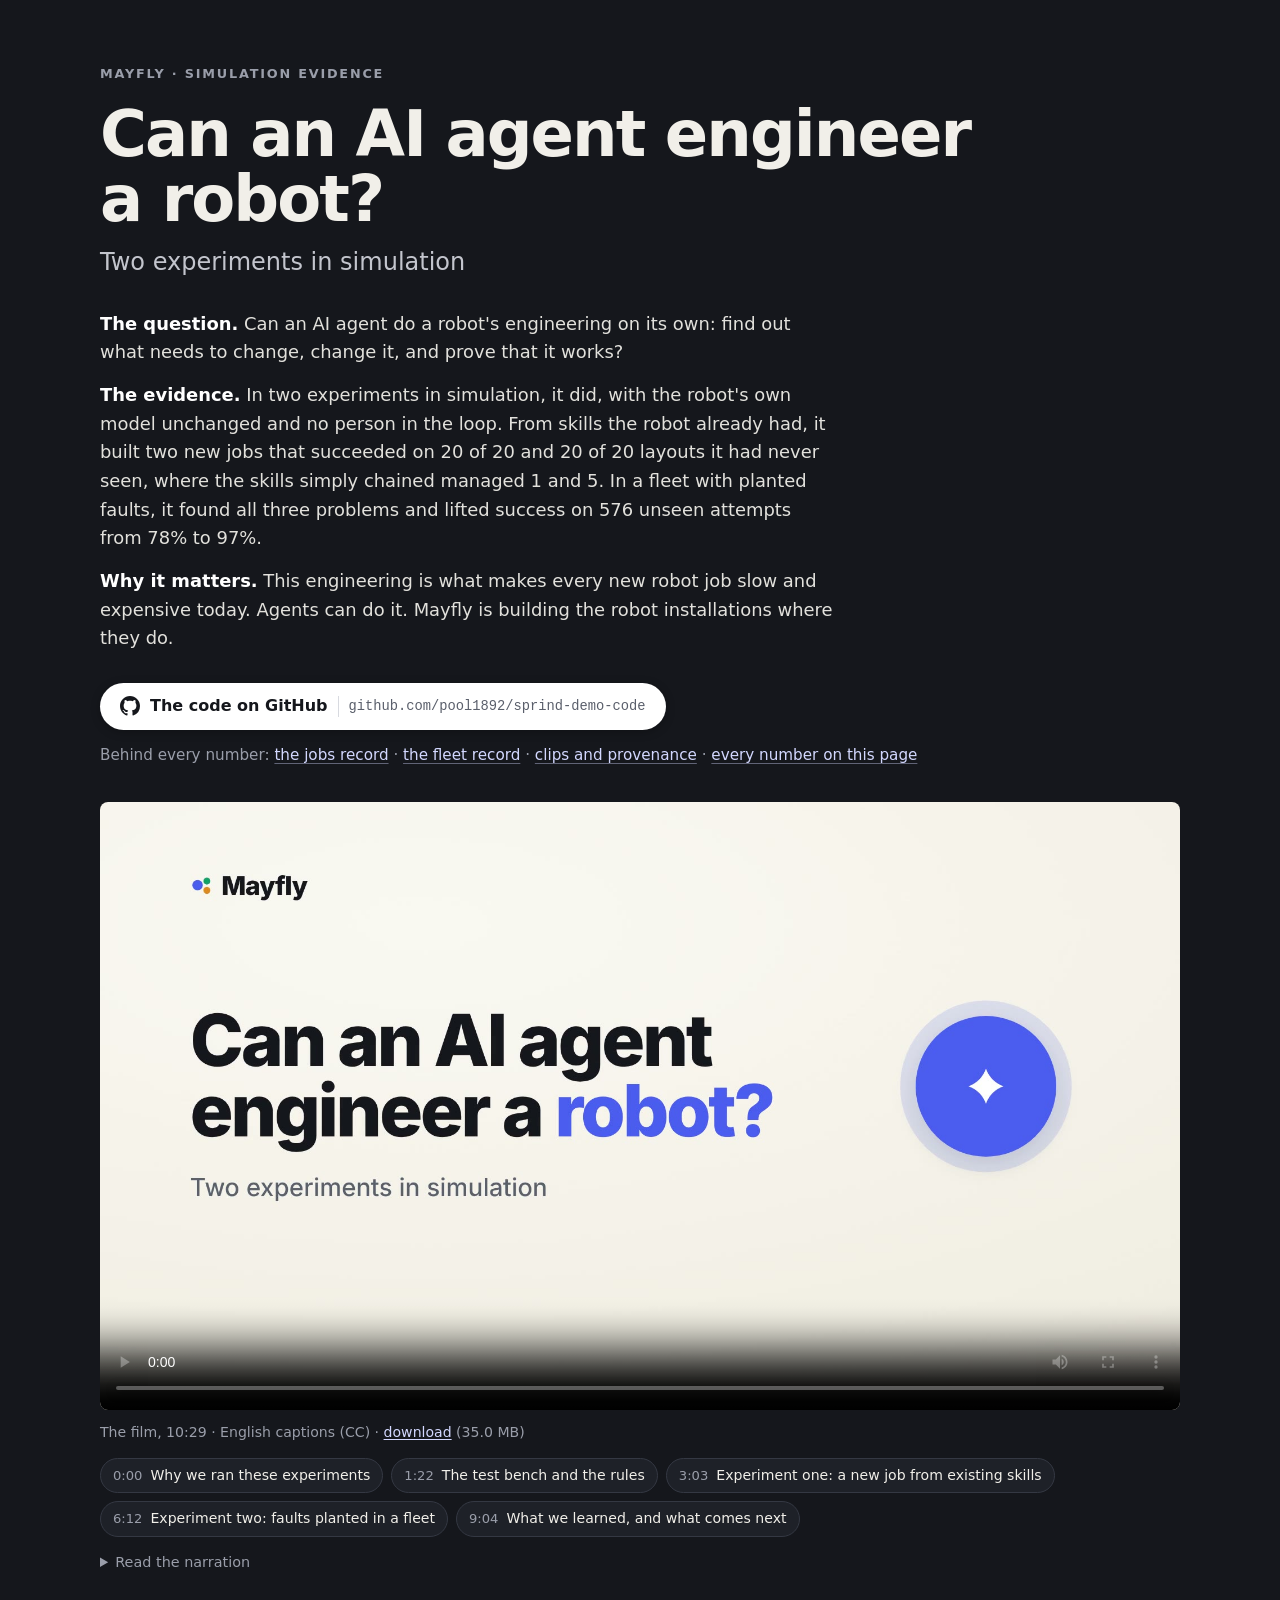
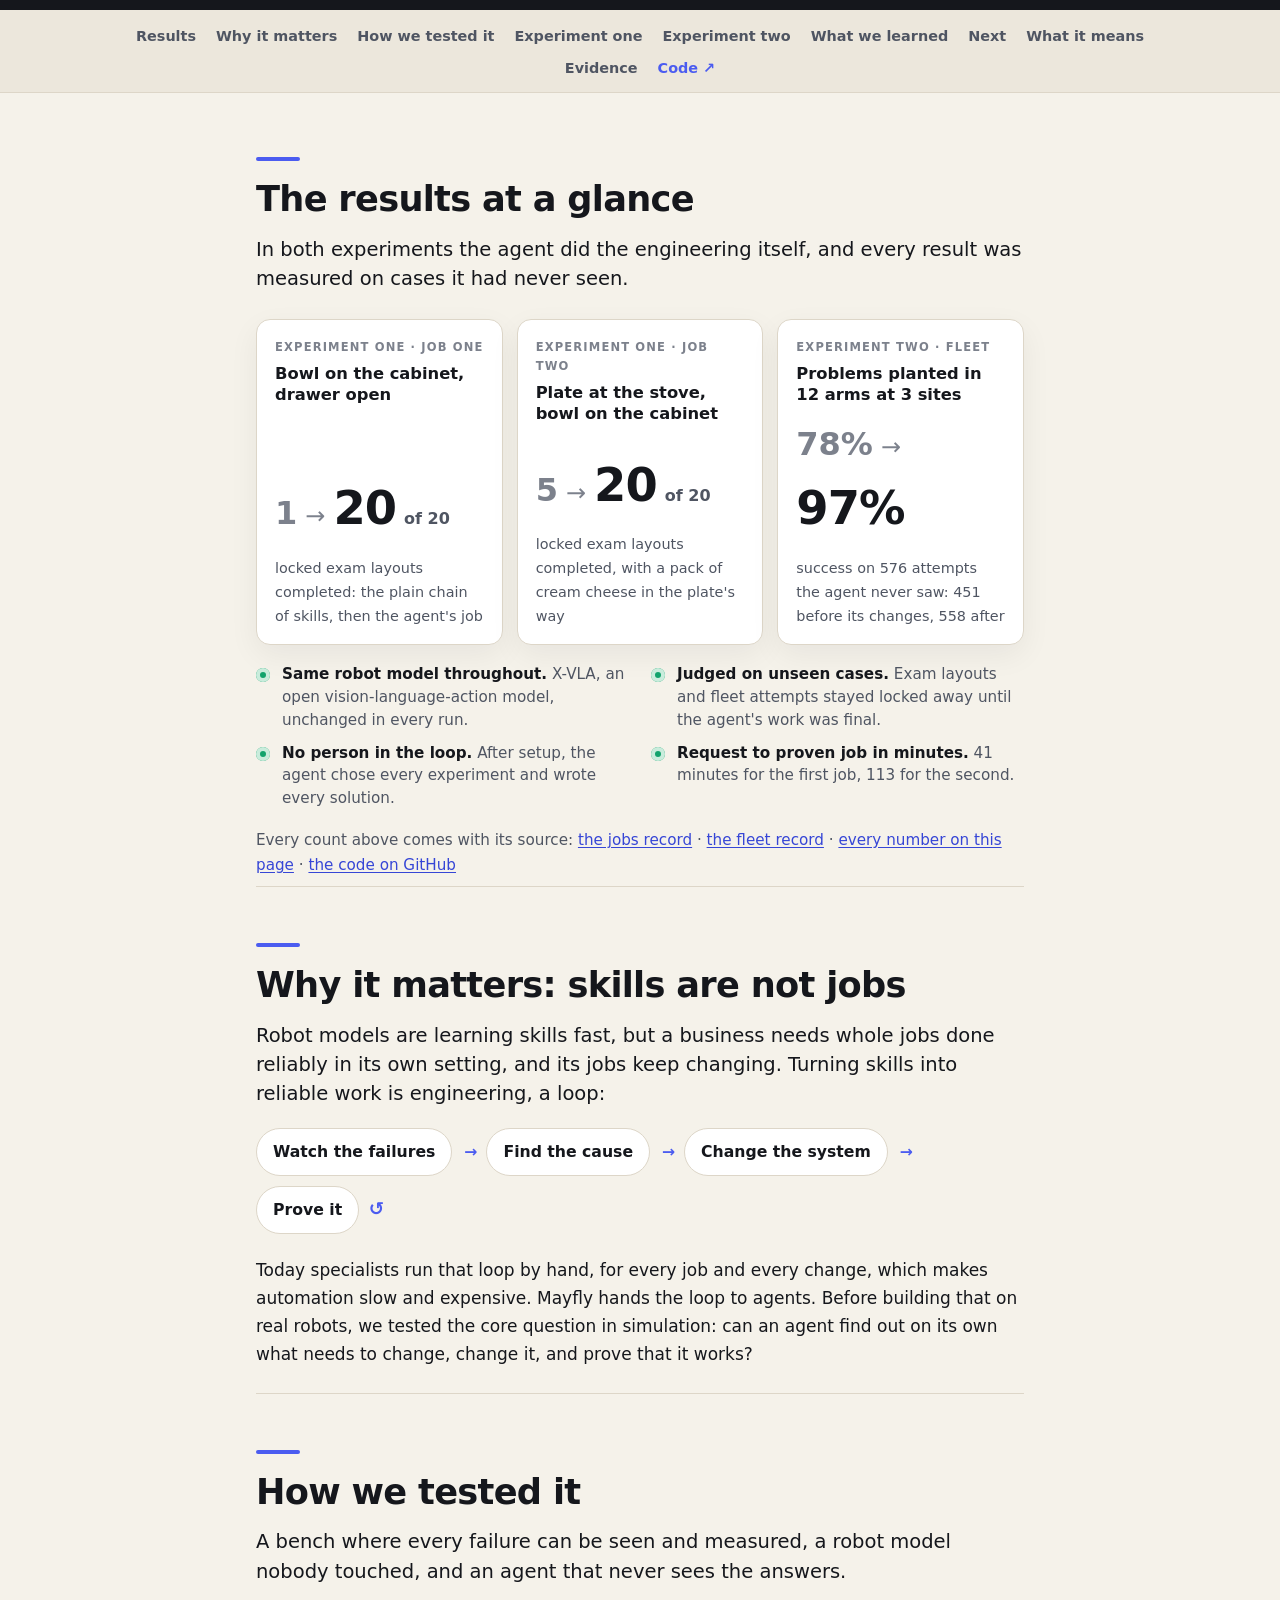
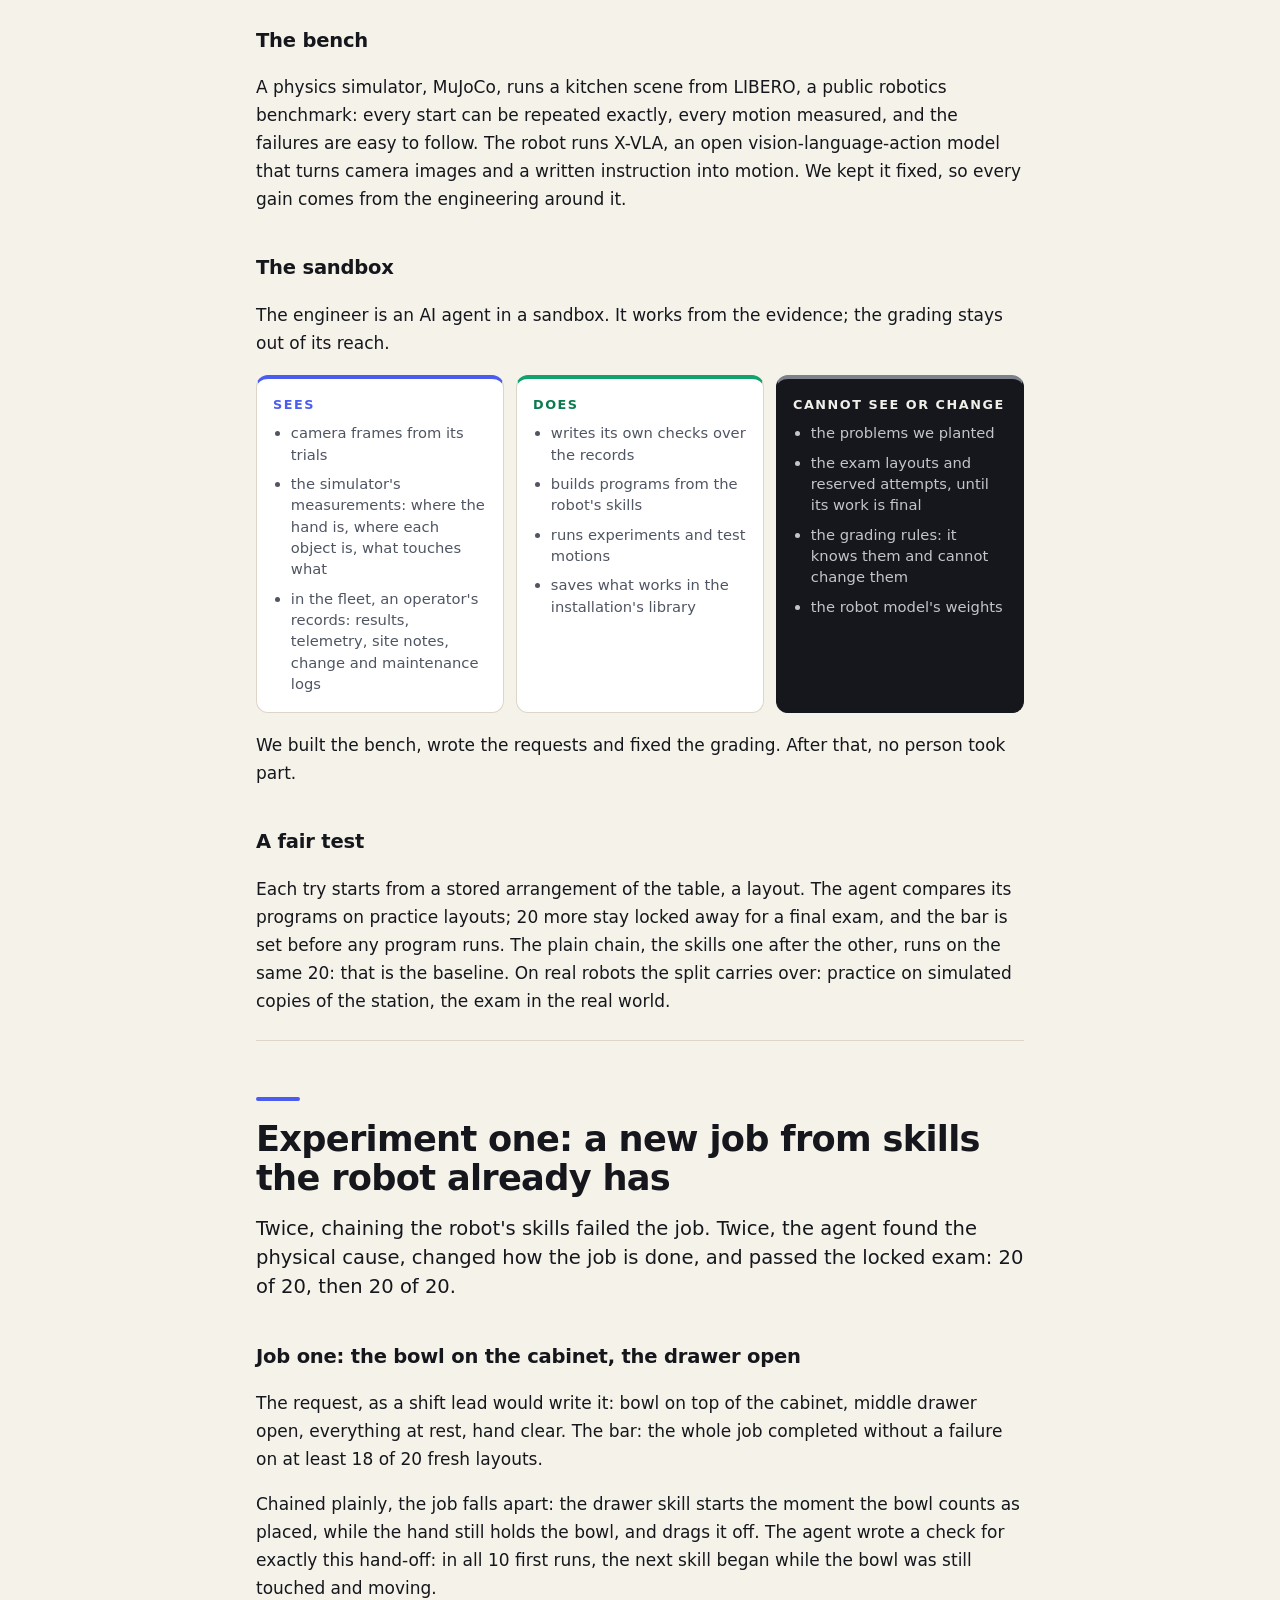
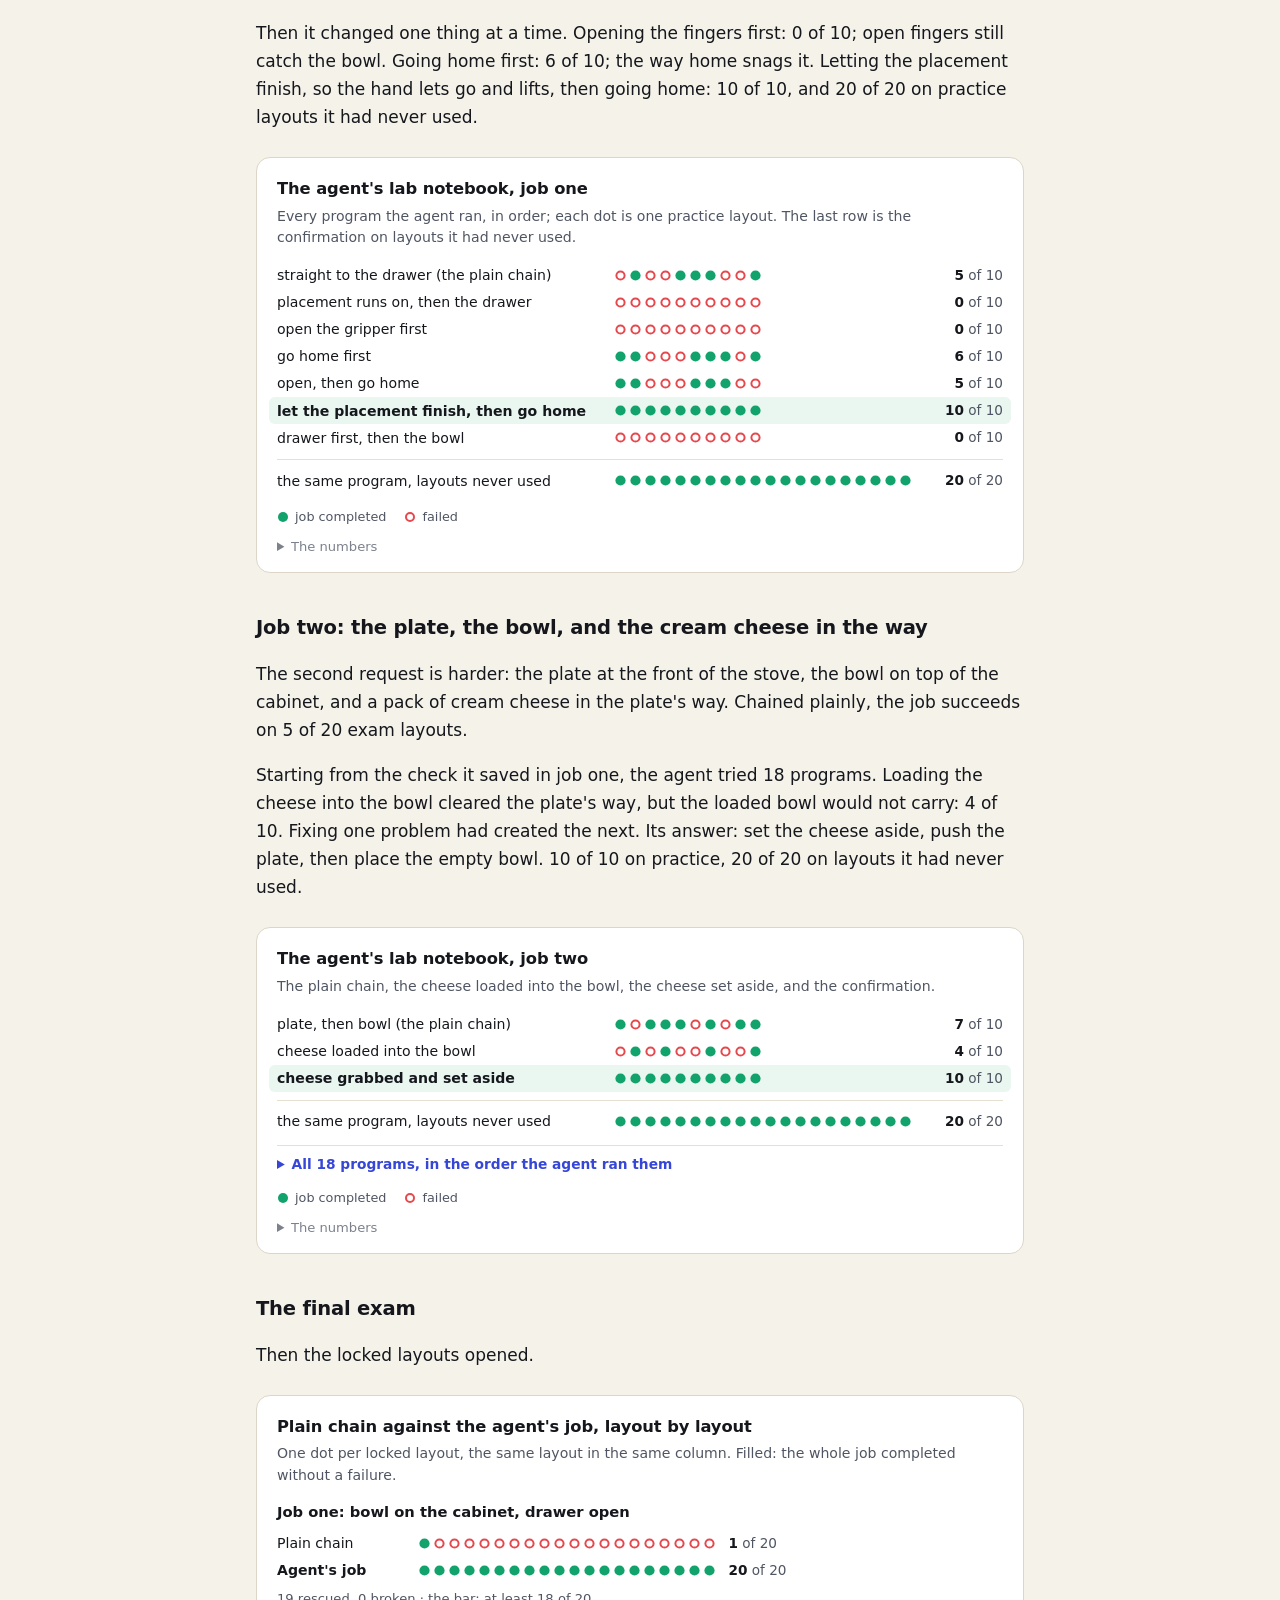
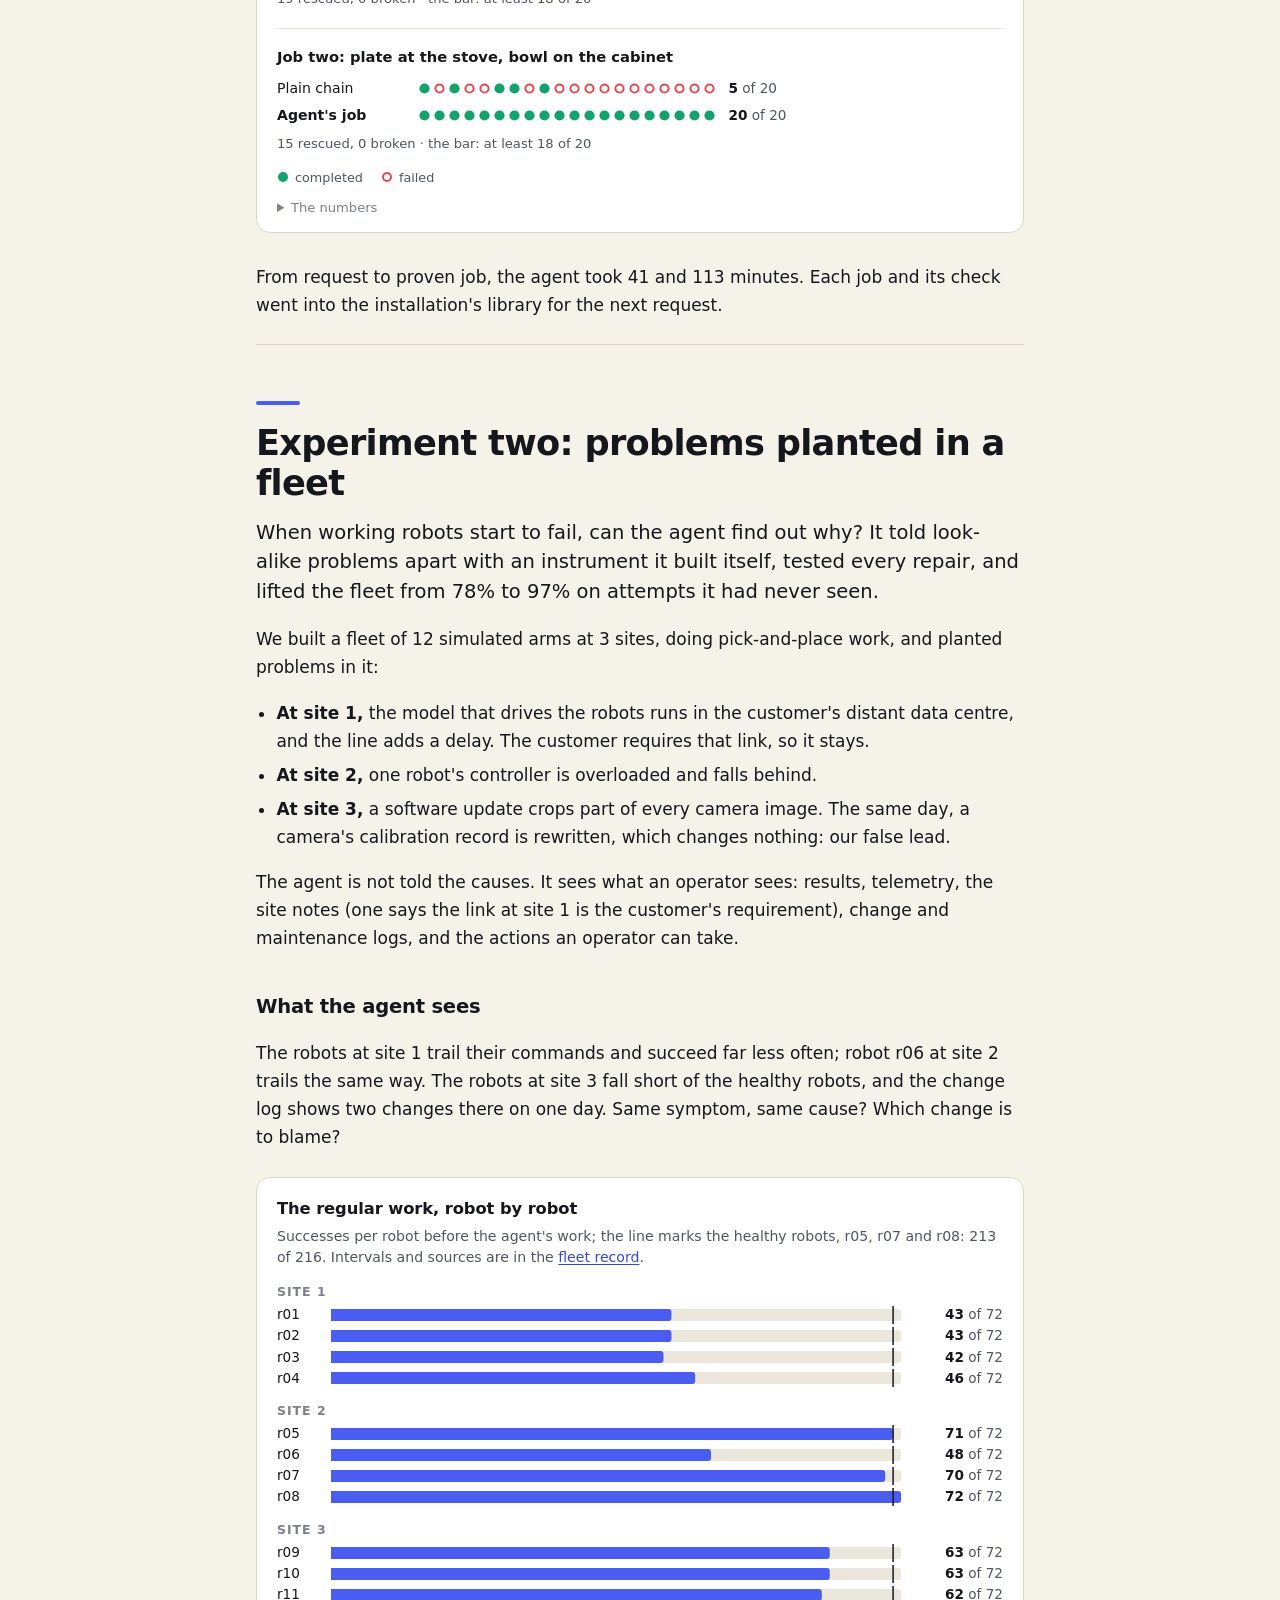
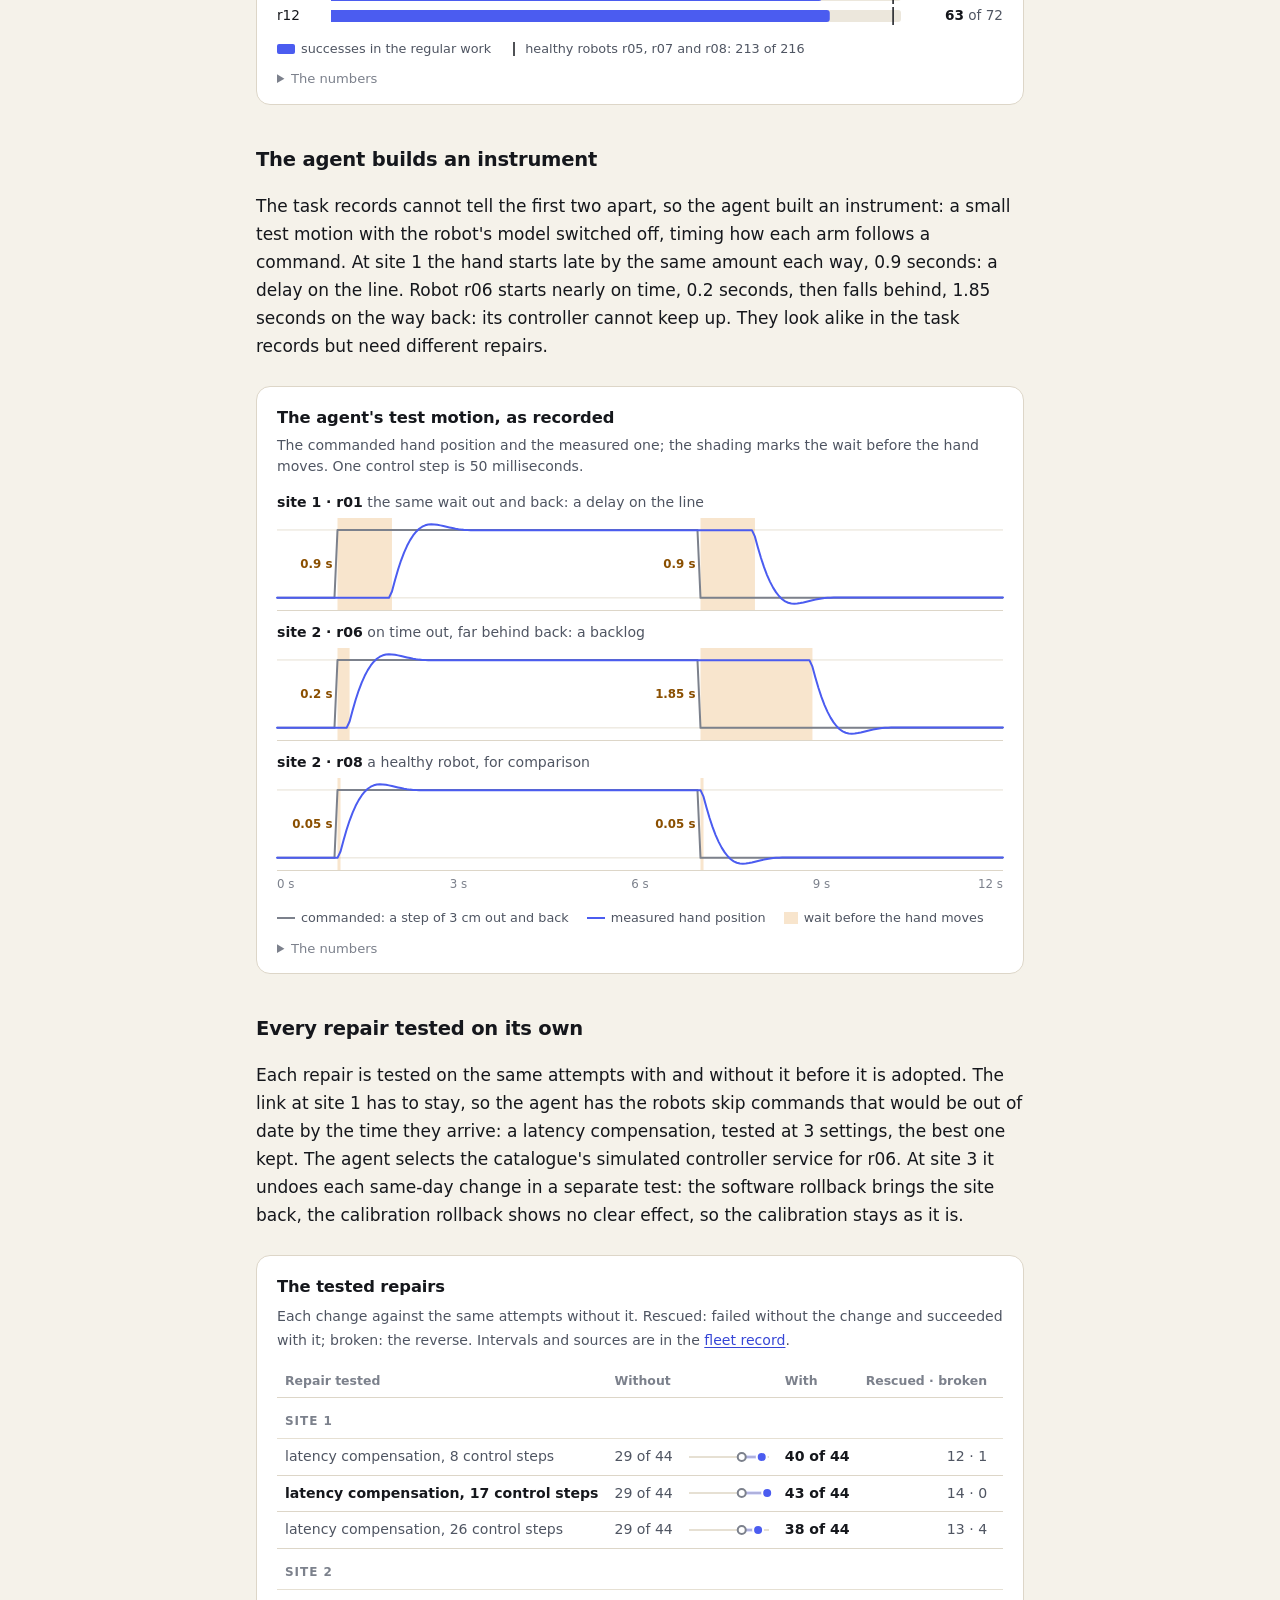
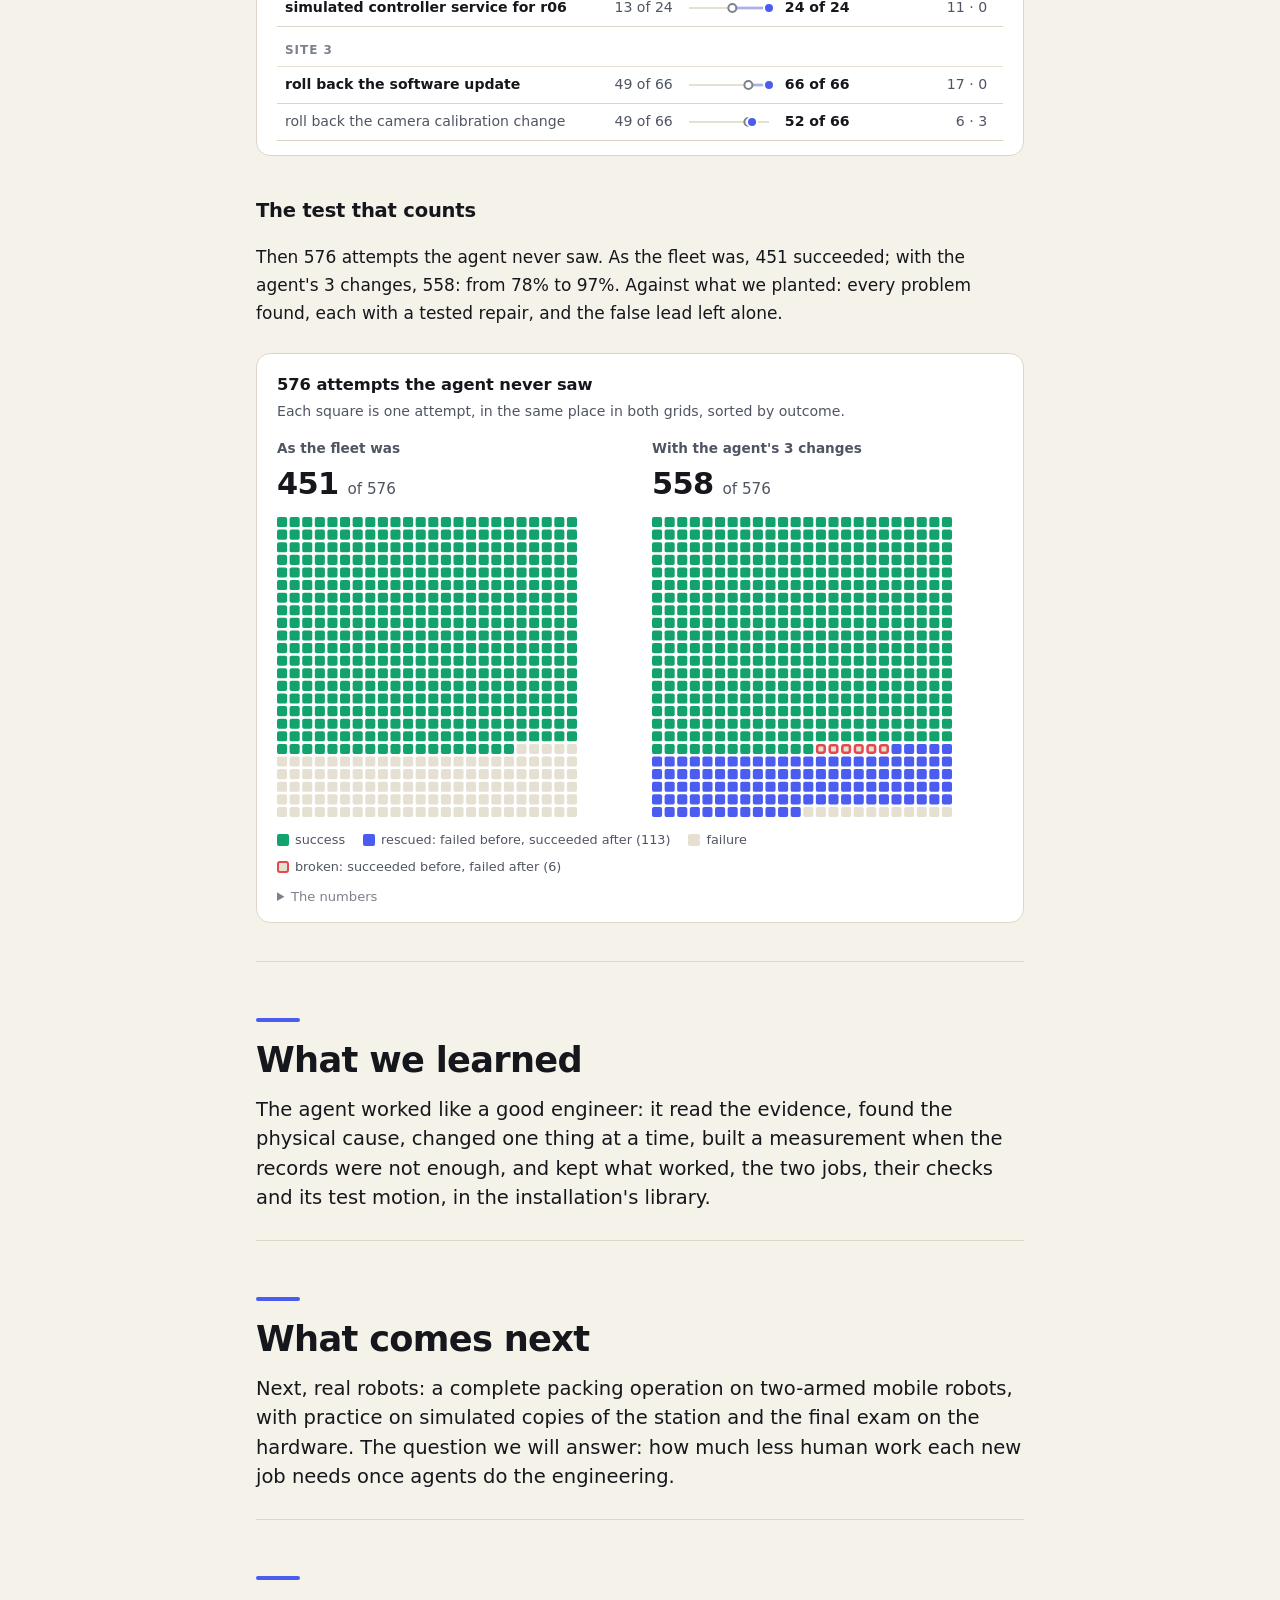
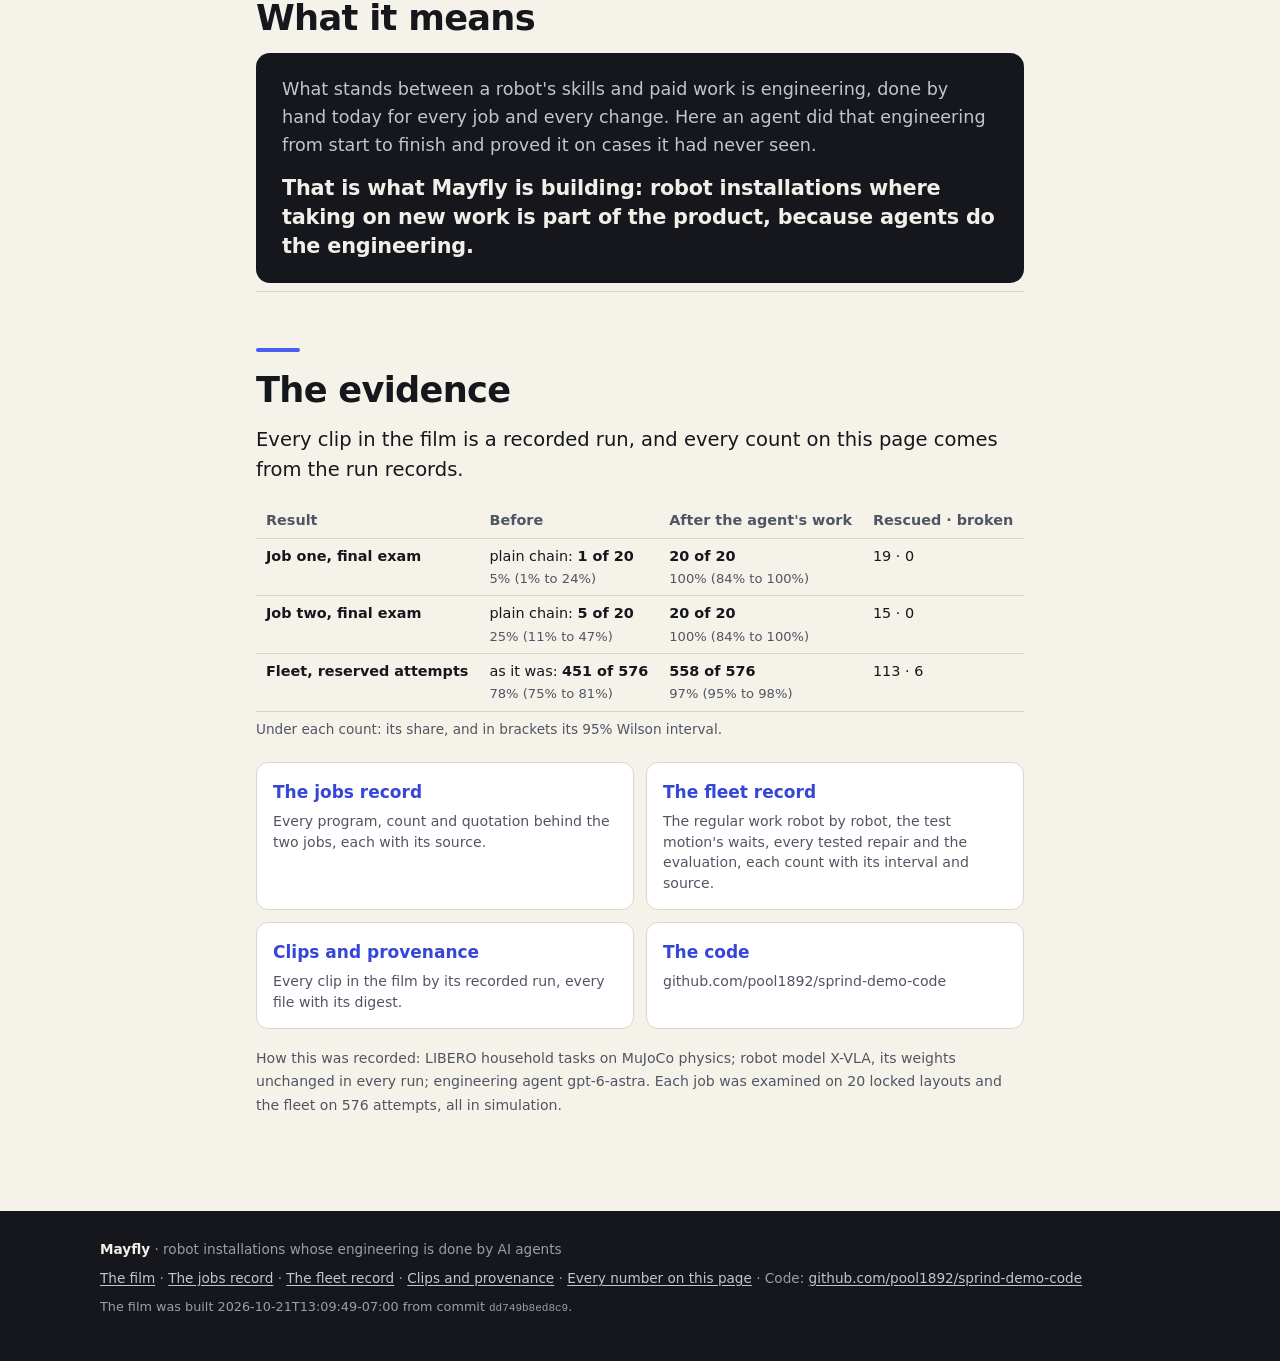
==== index.html @ d56b4e41 "Site: the summary above the film as question, evidence, why it matters" ====
<!doctype html>
<html lang="en">
<head>
<meta charset="utf-8">
<meta name="viewport" content="width=device-width, initial-scale=1">
<title>Can an AI agent engineer a robot? &middot; Mayfly</title>
<meta name="description" content="The question. Can an AI agent do a robot&#x27;s engineering on its own: find out what needs to change, change it, and prove that it works? The evidence. In two experiments in simulation, it did, with the robot&#x27;s own model unchanged and no person in the loop. From skills the robot already had, it built two new jobs that succeeded on 20 of 20 and 20 of 20 layouts it had never seen, where the skills simply chained managed 1 and 5. In a fleet with planted faults, it found all three problems and lifted success on 576 unseen attempts from 78% to 97%. Why it matters. This engineering is what makes every new robot job slow and expensive today. Agents can do it. Mayfly is building the robot installations where they do.">
<meta name="generator" content="fleetlab.film-site/1">
<meta name="color-scheme" content="light">
<meta property="og:title" content="Can an AI agent engineer a robot?">
<meta property="og:description" content="The question. Can an AI agent do a robot&#x27;s engineering on its own: find out what needs to change, change it, and prove that it works? The evidence. In two experiments in simulation, it did, with the robot&#x27;s own model unchanged and no person in the loop. From skills the robot already had, it built two new jobs that succeeded on 20 of 20 and 20 of 20 layouts it had never seen, where the skills simply chained managed 1 and 5. In a fleet with planted faults, it found all three problems and lifted success on 576 unseen attempts from 78% to 97%. Why it matters. This engineering is what makes every new robot job slow and expensive today. Agents can do it. Mayfly is building the robot installations where they do.">
<meta property="og:type" content="video.other">
<meta name="twitter:card" content="summary_large_image">
<meta property="og:image" content="https://pool1892.github.io/sprind-demo-page/film/poster.jpg">
<meta property="og:video" content="https://pool1892.github.io/sprind-demo-page/film/film.mp4">
<meta property="og:video:type" content="video/mp4">
<meta property="og:url" content="https://pool1892.github.io/sprind-demo-page/">
<link rel="stylesheet" href="static/style.css">
</head>
<body class="story">
<a class="skip" href="#story">Skip to the story</a>
<header class="hero">
  <div class="wrap">
    <p class="kicker">Mayfly · simulation evidence</p>
    <h1>Can an AI agent engineer a robot?</h1>
    <p class="subtitle">Two experiments in simulation</p>
    <div class="answer"><p><strong>The question.</strong> Can an AI agent do a robot's engineering on its own: find out what needs to
change, change it, and prove that it works?</p>
<p><strong>The evidence.</strong> In two experiments in simulation, it did, with the robot's own model
unchanged and no person in the loop. From skills the robot already had, it built two new jobs
that succeeded on 20 of 20 and 20 of 20
layouts it had never seen, where the skills simply chained managed 1 and
5. In a fleet with planted faults, it found all three problems and lifted
success on 576 unseen attempts from 78% to 97%.</p>
<p><strong>Why it matters.</strong> This engineering is what makes every new robot job slow and expensive
today. Agents can do it. Mayfly is building the robot installations where they do.</p></div>
    <div class="hero-links">
      <a class="code-button" href="https://github.com/pool1892/sprind-demo-code"><svg viewBox="0 0 16 16" aria-hidden="true"><path fill="currentColor" d="M8 0C3.58 0 0 3.58 0 8c0 3.54 2.29 6.53 5.47 7.59.4.07.55-.17.55-.38 0-.19-.01-.82-.01-1.49-2.01.37-2.53-.49-2.69-.94-.09-.23-.48-.94-.82-1.13-.28-.15-.68-.52-.01-.53.63-.01 1.08.58 1.23.82.72 1.21 1.87.87 2.33.66.07-.52.28-.87.51-1.07-1.78-.2-3.64-.89-3.64-3.95 0-.87.31-1.59.82-2.15-.08-.2-.36-1.02.08-2.12 0 0 .67-.21 2.2.82.64-.18 1.32-.27 2-.27.68 0 1.36.09 2 .27 1.53-1.04 2.2-.82 2.2-.82.44 1.1.16 1.92.08 2.12.51.56.82 1.27.82 2.15 0 3.07-1.87 3.75-3.65 3.95.29.25.54.73.54 1.48 0 1.07-.01 1.93-.01 2.2 0 .21.15.46.55.38A8.013 8.013 0 0016 8c0-4.42-3.58-8-8-8z"/></svg><span>The code on GitHub</span><span class="url">github.com/pool1892/sprind-demo-code</span></a>
      <p class="hero-pages">Behind every number:
        <a href="record/index.html">the jobs record</a> &middot;
        <a href="fleet-record.html">the fleet record</a> &middot;
        <a href="sources.html">clips and provenance</a> &middot;
        <a href="story-values.json">every number on this page</a></p>
    </div>
  </div>
</header>

<section class="film" aria-label="The film">
  <div class="wrap">
    <video id="film" controls preload="metadata" playsinline poster="film/poster.jpg">
      <source src="film/film.mp4" type="video/mp4">
      <track kind="captions" src="film/captions.vtt" srclang="en" label="English">
      <track kind="chapters" src="film/chapters.vtt" srclang="en" label="Chapters">
      Your browser does not play this video here; <a href="film/film.mp4">download the MP4</a>.
    </video>
    <div class="film-under">
      <p class="meta">The film, 10:29 &middot; English captions (CC) &middot;
        <a href="film/film.mp4" download>download</a> (35.0 MB)</p>
      <nav class="acts" aria-label="Chapters of the film">
        <ol>
          <li><a href="film/film.mp4#t=0.0" data-t="0.0"><span class="t">0:00</span> Why we ran these experiments</a></li>
          <li><a href="film/film.mp4#t=82.77" data-t="82.77"><span class="t">1:22</span> The test bench and the rules</a></li>
          <li><a href="film/film.mp4#t=183.47" data-t="183.47"><span class="t">3:03</span> Experiment one: a new job from existing skills</a></li>
          <li><a href="film/film.mp4#t=372.3" data-t="372.3"><span class="t">6:12</span> Experiment two: faults planted in a fleet</a></li>
          <li><a href="film/film.mp4#t=544.37" data-t="544.37"><span class="t">9:04</span> What we learned, and what comes next</a></li>
        </ol>
      </nav>
      <details class="narration">
        <summary>Read the narration</summary>
        <div class="transcript">
<p><a href="film/film.mp4#t=0.0" data-t="0.0">0:00</a> <strong>One job, two skills.</strong> This robot can put a bowl on a cabinet. It can open a drawer. Ask for both in one job, and it gets it right in just 1 of 20 fresh tries.</p>
<p><a href="film/film.mp4#t=14.27" data-t="14.27">0:14</a> <strong>Skills are not jobs.</strong> Robot AI models are learning skills fast. But a business needs whole jobs done reliably, in its own setting, and its jobs keep changing. Turning skills into reliable work is engineering: watch the failures, find the cause, change the system, prove it. Today, specialists do that by hand, for every change, and that makes automation slow and expensive.</p>
<p><a href="film/film.mp4#t=38.77" data-t="38.77">0:38</a> <strong>The question.</strong> Mayfly is building robot installations whose engineering is done by AI agents. Before building that on real robots, we tested the core question in simulation: can an agent find out on its own what needs to change, change it, and prove that it works? We ran two experiments, one for each kind of engineering an installation keeps needing. The first: a new job, made from skills the robot already has. Every new product or packing rule asks for a job like this, and today a specialist has to make it reliable. The second: faults we planted in a fleet of robots. When robots that worked yesterday start to fail, someone has to find out why, and repair it.</p>
<p><a href="film/film.mp4#t=82.77" data-t="82.77">1:22</a> <strong>The test bench.</strong> The test bench is a physics simulator with a kitchen scene from a public robotics benchmark. In simulation, every start can be repeated exactly and every motion measured, and the kitchen makes the failures easy to follow. The robot runs X-VLA, an open robot vision-language-action model: it turns camera images and a written instruction into motion. For these experiments we kept it fixed, so every gain comes from the engineering around it.</p>
<p><a href="film/film.mp4#t=111.93" data-t="111.93">1:51</a> <strong>The engineer and its sandbox.</strong> The engineer is an AI agent in a sandbox. Like a robotics engineer at a desk, it looks at camera frames from its trials and reads the measurements the simulator records: where the hand is, where each object is, what touches what. It writes its own checks, builds programs from the robot&#x27;s skills and runs experiments. It knows the rules it is graded by, and cannot change them. The faults we planted stay hidden from it, and the exam layouts stay locked away until its solution is final. We built the bench, wrote the requests and fixed the grading. After that, no person took part: the agent chose every experiment and wrote every solution.</p>
<p><a href="film/film.mp4#t=154.37" data-t="154.37">2:34</a> <strong>A fair test.</strong> Each try starts from a stored arrangement of the table: a layout. The agent compares its programs on the same practice layouts. 20 more stay locked away for a final exam it never sees in advance. On those same 20, we also run the plain chain, the skills simply one after the other. That is the baseline. Later, on real robots, the practice layouts will be simulated copies of the real station, and the final exam will take place in the real world.</p>
<p><a href="film/film.mp4#t=183.47" data-t="183.47">3:03</a> <strong>Experiment one: the request.</strong> Experiment one. The request, as a shift lead would write it: bowl on top of the cabinet, middle drawer open, everything at rest, hand clear. The bar: the whole job completed without a failure on at least 18 of 20 fresh layouts.</p>
<p><a href="film/film.mp4#t=202.07" data-t="202.07">3:22</a> <strong>Watch it fail.</strong> Chained plainly, the job falls apart. The drawer skill starts the moment the bowl counts as placed. But the hand still holds the bowl, and drags it off.</p>
<p><a href="film/film.mp4#t=213.67" data-t="213.67">3:33</a> <strong>Measure why.</strong> The agent studies its first runs and writes a check for exactly this hand-off. In all 10, the next skill began while the bowl was still touched and moving. The placing skill reports success before the job is done.</p>
<p><a href="film/film.mp4#t=228.17" data-t="228.17">3:48</a> <strong>One change at a time.</strong> Then it changes one thing at a time, on the same practice layouts. Open the fingers first? They still catch the bowl. Go home first? The way home snags it. What works: let the placement finish, so the hand lets go and lifts, then go home, then open the drawer: 10 of 10 successful jobs.</p>
<p><a href="film/film.mp4#t=250.87" data-t="250.87">4:10</a> <strong>The final exam.</strong> Before the exam, it confirms the program on 20 practice layouts it had never used. 20 of 20. Then the final exam, on the 20 locked layouts. The plain chain gets 1 right. The agent&#x27;s job: 20 of 20.</p>
<p><a href="film/film.mp4#t=273.03" data-t="273.03">4:33</a> <strong>Kept for the next request.</strong> The job and its check go into the installation&#x27;s library, ready for the next request. From request to proven job, the agent took 41 minutes.</p>
<p><a href="film/film.mp4#t=283.5" data-t="283.5">4:43</a> <strong>A harder job.</strong> The second request is harder. Two things must end up in place: the plate at the front of the stove, and the bowl on top of the cabinet. The robot has a skill for each: one pushes the plate, the other places the bowl. Chained plainly, the job succeeds on 5 of 20 fresh layouts. The trouble is a pack of cream cheese in the plate&#x27;s way: the push runs into it, or the hand grabs the cheese instead.</p>
<p><a href="film/film.mp4#t=311.97" data-t="311.97">5:11</a> <strong>The bottleneck moves.</strong> Starting from the check it saved in the first job, the agent tries 18 programs. Loading the cheese into the bowl clears the way, and every plate push works. But now the loaded bowl won&#x27;t carry: the job delivers 4 of 10. Fixing one problem created the next.</p>
<p><a href="film/film.mp4#t=330.23" data-t="330.23">5:30</a> <strong>Set the cheese aside.</strong> Its answer: pick up the cheese and set it aside. Then the plate, then the empty bowl: 10 of 10. On the final exam, 20 of 20, against 5 for the plain chain.</p>
<p><a href="film/film.mp4#t=344.0" data-t="344.0">5:44</a> <strong>What experiment one showed.</strong> What did the first experiment show? Twice, a new job failed when the robot&#x27;s skills were simply chained. Twice, the agent found the physical cause, changed how the job is done, and proved its solution on layouts it had never seen, with no person in the loop. That matters, because this is the engineering that makes every new job slow and expensive today. Here, an agent did it, in 41 and 113 minutes.</p>
<p><a href="film/film.mp4#t=372.3" data-t="372.3">6:12</a> <strong>Experiment two: planted faults.</strong> Experiment two asks a different question: when working robots start to fail, can the agent find out why? We built a fleet of 12 simulated arms at 3 sites, doing pick-and-place work, and planted problems in it. The agent is told nothing about them. It sees what an operator sees: results, telemetry, change and maintenance logs, and the actions an operator can take.</p>
<p><a href="film/film.mp4#t=396.83" data-t="396.83">6:36</a> <strong>What we planted.</strong> Here is what we planted. At the first site, the model that drives the robots runs in the customer&#x27;s distant data centre, and the line adds a delay. The customer requires that link, so it stays. At the second site, one robot&#x27;s controller is overloaded and falls behind. At the third site, a software update crops part of every camera image before the model sees it. On the same day, a camera&#x27;s calibration record is rewritten, which changes nothing at all. That one is our false lead.</p>
<p><a href="film/film.mp4#t=428.0" data-t="428.0">7:08</a> <strong>What the agent sees.</strong> The agent is not told what causes the failures. It sees the operating records. The robots at the first site trail their commands and succeed far less often. One robot at the second site trails just the same. The robots at the third site fail more often than the healthy robots, and the change log shows two changes on the same day. Same symptom, same cause? And which of the two changes is to blame?</p>
<p><a href="film/film.mp4#t=453.97" data-t="453.97">7:33</a> <strong>The agent builds an instrument.</strong> The task records can&#x27;t tell the first two apart. So the agent builds an instrument: a small test motion, with the robot&#x27;s model switched off, timing how each arm follows a command. At the first site, the hand always starts late, by the same amount: a delay on the line. The robot at the second site starts nearly on time, then falls further and further behind: its controller can&#x27;t keep up. They look alike, but they are two different problems, and they need different repairs.</p>
<p><a href="film/film.mp4#t=485.93" data-t="485.93">8:05</a> <strong>Tested repairs.</strong> Each repair is tested on its own before it is adopted. The first site&#x27;s link has to stay, so the agent has the robots skip commands that would be out of date by the time they arrive. It tests three compensation settings and keeps the best. The overloaded controller at the second site is serviced. At the third site, it undoes each of the two changes in a separate test. Rolling back the software update brings the site back. Rolling back the calibration shows no clear effect. So it adopts the software rollback, and leaves the calibration alone.</p>
<p><a href="film/film.mp4#t=519.73" data-t="519.73">8:39</a> <strong>The fleet result.</strong> Then the test that counts: 576 attempts the agent never saw. As the fleet was, 451 successes. With the agent&#x27;s 3 changes, 558. From 78% to 97%. Against what we planted: all three problems found, each with a tested repair, and the false lead left alone.</p>
<p><a href="film/film.mp4#t=544.37" data-t="544.37">9:04</a> <strong>The results.</strong> In both experiments, the agent did the engineering itself. Two new jobs: from 1 to 20 of 20, and from 5 to 20. A fleet: from 78% to 97%. The robots&#x27; vision-language-action model and their overall design stayed the same throughout.</p>
<p><a href="film/film.mp4#t=564.07" data-t="564.07">9:24</a> <strong>What we learned.</strong> What we learned: the agent worked like a good engineer. It looked at the evidence, found the physical cause, changed one thing at a time, built a measurement when the records weren&#x27;t enough, and proved its solutions on cases it had never seen. These were first, compact tests, and in each one the agent carried the investigation through to a working result.</p>
<p><a href="film/film.mp4#t=587.93" data-t="587.93">9:47</a> <strong>Next: real robots.</strong> Next, we take this to real robots: a complete packing operation on two-armed mobile robots, where agents engineer new work on the hardware and prove it there. The question we will answer: how much less human work each new job needs, once agents do the engineering.</p>
<p><a href="film/film.mp4#t=607.03" data-t="607.03">10:07</a> <strong>What it means.</strong> That is what Mayfly is building: robot installations where taking on new work is part of the product, because agents do the engineering.</p>
        </div>
      </details>
    </div>
  </div>
</section>

<nav class="toc" aria-label="On this page">
  <div class="wrap">
    <ol>
      <li><a href="#results">Results</a></li>
      <li><a href="#why">Why it matters</a></li>
      <li><a href="#method">How we tested it</a></li>
      <li><a href="#experiment-one">Experiment one</a></li>
      <li><a href="#experiment-two">Experiment two</a></li>
      <li><a href="#learned">What we learned</a></li>
      <li><a href="#next">Next</a></li>
      <li><a href="#what-it-means">What it means</a></li>
      <li><a href="#evidence">Evidence</a></li>
      <li class="toc-code"><a href="https://github.com/pool1892/sprind-demo-code">Code &#8599;</a></li>
    </ol>
  </div>
</nav>

<main id="story" class="story-body">
<section class="story-section" id="section-results" aria-labelledby="results"><h2 data-toc="Results" id="results">The results at a glance</h2>
<p>In both experiments the agent did the engineering itself, and every result was measured on
cases it had never seen.</p>
<div class="cards">
<article class="card">
<p class="card-kicker">Experiment one · job one</p>
<h3>Bowl on the cabinet, drawer open</h3>
<p class="card-figure"><span class="from">1</span><span class="arrow" aria-hidden="true">→</span><span class="sr"> to </span><span class="to">20</span> <span class="of">of 20</span></p>
<p class="card-text">locked exam layouts completed: the plain chain of skills, then the agent's job</p>
</article>
<article class="card">
<p class="card-kicker">Experiment one · job two</p>
<h3>Plate at the stove, bowl on the cabinet</h3>
<p class="card-figure"><span class="from">5</span><span class="arrow" aria-hidden="true">→</span><span class="sr"> to </span><span class="to">20</span> <span class="of">of 20</span></p>
<p class="card-text">locked exam layouts completed, with a pack of cream cheese in the plate's way</p>
</article>
<article class="card">
<p class="card-kicker">Experiment two · fleet</p>
<h3>Problems planted in 12 arms at 3 sites</h3>
<p class="card-figure"><span class="from">78%</span><span class="arrow" aria-hidden="true">→</span><span class="sr"> to </span><span class="to">97%</span></p>
<p class="card-text">success on 576 attempts the agent never saw: 451 before its changes, 558 after</p>
</article>
</div>

<ul class="conditions">
<li><strong>Same robot model throughout.</strong> X-VLA, an open vision-language-action model, unchanged in every run.</li>
<li><strong>Judged on unseen cases.</strong> Exam layouts and fleet attempts stayed locked away until the agent's work was final.</li>
<li><strong>No person in the loop.</strong> After setup, the agent chose every experiment and wrote every solution.</li>
<li><strong>Request to proven job in minutes.</strong> 41 minutes for the first job, 113 for the second.</li>
</ul>

<p class="pointers">Every count above comes with its source: <a href="record/index.html">the jobs record</a> · <a href="fleet-record.html">the fleet record</a> · <a href="story-values.json">every number on this page</a> · <a href="https://github.com/pool1892/sprind-demo-code">the code on GitHub</a></p>

</section>
<section class="story-section" id="section-why" aria-labelledby="why"><h2 data-toc="Why it matters" id="why">Why it matters: skills are not jobs</h2>
<p>Robot models are learning skills fast, but a business needs whole jobs done reliably in its
own setting, and its jobs keep changing. Turning skills into reliable work is engineering, a
loop:</p>
<ol class="loop">
<li>Watch the failures</li>
<li>Find the cause</li>
<li>Change the system</li>
<li>Prove it</li>
</ol>

<p>Today specialists run that loop by hand, for every job and every change, which makes
automation slow and expensive. Mayfly hands the loop to agents. Before building that on real
robots, we tested the core question in simulation: can an agent find out on its own what needs
to change, change it, and prove that it works?</p>
</section>
<section class="story-section" id="section-method" aria-labelledby="method"><h2 data-toc="How we tested it" id="method">How we tested it</h2>
<p>A bench where every failure can be seen and measured, a robot model nobody touched, and an
agent that never sees the answers.</p>
<h3 id="the-bench">The bench</h3>
<p>A physics simulator, MuJoCo, runs a kitchen scene from LIBERO, a public robotics benchmark:
every start can be repeated exactly, every motion measured, and the failures are easy to
follow. The robot runs X-VLA, an open vision-language-action model that turns camera images and
a written instruction into motion. We kept it fixed, so every gain comes from the engineering
around it.</p>
<h3 id="the-sandbox">The sandbox</h3>
<p>The engineer is an AI agent in a sandbox. It works from the evidence; the grading stays out of
its reach.</p>
<div class="sandbox">
<div class="sb sb-sees"><h4>Sees</h4><ul>
<li>camera frames from its trials</li>
<li>the simulator's measurements: where the hand is, where each object is, what touches what</li>
<li>in the fleet, an operator's records: results, telemetry, site notes, change and maintenance logs</li>
</ul></div>
<div class="sb sb-does"><h4>Does</h4><ul>
<li>writes its own checks over the records</li>
<li>builds programs from the robot's skills</li>
<li>runs experiments and test motions</li>
<li>saves what works in the installation's library</li>
</ul></div>
<div class="sb sb-locked"><h4>Cannot see or change</h4><ul>
<li>the problems we planted</li>
<li>the exam layouts and reserved attempts, until its work is final</li>
<li>the grading rules: it knows them and cannot change them</li>
<li>the robot model's weights</li>
</ul></div>
</div>

<p>We built the bench, wrote the requests and fixed the grading. After that, no person took part.</p>
<h3 id="a-fair-test">A fair test</h3>
<p>Each try starts from a stored arrangement of the table, a layout. The agent compares its
programs on practice layouts; 20 more stay locked away for a final exam, and the
bar is set before any program runs. The plain chain, the skills one after the other, runs on
the same 20: that is the baseline. On real robots the split carries over: practice
on simulated copies of the station, the exam in the real world.</p>
</section>
<section class="story-section" id="section-experiment-one" aria-labelledby="experiment-one"><h2 data-toc="Experiment one" id="experiment-one">Experiment one: a new job from skills the robot already has</h2>
<p>Twice, chaining the robot's skills failed the job. Twice, the agent found the physical cause,
changed how the job is done, and passed the locked exam: 20 of 20,
then 20 of 20.</p>
<h3 id="job-one-the-bowl-on-the-cabinet-the-drawer-open">Job one: the bowl on the cabinet, the drawer open</h3>
<p>The request, as a shift lead would write it: bowl on top of the cabinet, middle drawer open,
everything at rest, hand clear. The bar: the whole job completed without a failure on at least
18 of 20 fresh layouts.</p>
<p>Chained plainly, the job falls apart: the drawer skill starts the moment the bowl counts as
placed, while the hand still holds the bowl, and drags it off. The agent wrote a check for
exactly this hand-off: in all 10 first runs, the next skill began while the bowl was
still touched and moving.</p>
<p>Then it changed one thing at a time. Opening the fingers first: 0 of
10; open fingers still catch the bowl. Going home first: 6 of
10; the way home snags it. Letting the placement finish, so the hand lets go and
lifts, then going home: 10 of 10, and 20 of
20 on practice layouts it had never used.</p>
<figure class="chart chart-notebook" id="fig-1-notebook" aria-labelledby="fig-1-notebook-title"><figcaption><span class="fig-title" id="fig-1-notebook-title">The agent&#x27;s lab notebook, job one</span> <span class="fig-note">Every program the agent ran, in order; each dot is one practice layout. The last row is the
confirmation on layouts it had never used.</span></figcaption><div class="notebook"><div class="dot-row role-plain"><span class="row-label">straight to the drawer (the plain chain)</span><svg class="dots" width="150" height="15" viewBox="0 0 150 15" aria-hidden="true" focusable="false"><circle class="no" cx="7.5" cy="7.5" r="4.1"><title>straight to the drawer (the plain chain), practice layout 0: failed</title></circle><circle class="ok" cx="22.5" cy="7.5" r="5.1"><title>straight to the drawer (the plain chain), practice layout 1: completed</title></circle><circle class="no" cx="37.5" cy="7.5" r="4.1"><title>straight to the drawer (the plain chain), practice layout 2: failed</title></circle><circle class="no" cx="52.5" cy="7.5" r="4.1"><title>straight to the drawer (the plain chain), practice layout 3: failed</title></circle><circle class="ok" cx="67.5" cy="7.5" r="5.1"><title>straight to the drawer (the plain chain), practice layout 4: completed</title></circle><circle class="ok" cx="82.5" cy="7.5" r="5.1"><title>straight to the drawer (the plain chain), practice layout 5: completed</title></circle><circle class="ok" cx="97.5" cy="7.5" r="5.1"><title>straight to the drawer (the plain chain), practice layout 6: completed</title></circle><circle class="no" cx="112.5" cy="7.5" r="4.1"><title>straight to the drawer (the plain chain), practice layout 7: failed</title></circle><circle class="no" cx="127.5" cy="7.5" r="4.1"><title>straight to the drawer (the plain chain), practice layout 8: failed</title></circle><circle class="ok" cx="142.5" cy="7.5" r="5.1"><title>straight to the drawer (the plain chain), practice layout 9: completed</title></circle></svg><span class="row-count"><strong>5</strong> of 10</span></div><div class="dot-row role-other"><span class="row-label">placement runs on, then the drawer</span><svg class="dots" width="150" height="15" viewBox="0 0 150 15" aria-hidden="true" focusable="false"><circle class="no" cx="7.5" cy="7.5" r="4.1"><title>placement runs on, then the drawer, practice layout 0: failed</title></circle><circle class="no" cx="22.5" cy="7.5" r="4.1"><title>placement runs on, then the drawer, practice layout 1: failed</title></circle><circle class="no" cx="37.5" cy="7.5" r="4.1"><title>placement runs on, then the drawer, practice layout 2: failed</title></circle><circle class="no" cx="52.5" cy="7.5" r="4.1"><title>placement runs on, then the drawer, practice layout 3: failed</title></circle><circle class="no" cx="67.5" cy="7.5" r="4.1"><title>placement runs on, then the drawer, practice layout 4: failed</title></circle><circle class="no" cx="82.5" cy="7.5" r="4.1"><title>placement runs on, then the drawer, practice layout 5: failed</title></circle><circle class="no" cx="97.5" cy="7.5" r="4.1"><title>placement runs on, then the drawer, practice layout 6: failed</title></circle><circle class="no" cx="112.5" cy="7.5" r="4.1"><title>placement runs on, then the drawer, practice layout 7: failed</title></circle><circle class="no" cx="127.5" cy="7.5" r="4.1"><title>placement runs on, then the drawer, practice layout 8: failed</title></circle><circle class="no" cx="142.5" cy="7.5" r="4.1"><title>placement runs on, then the drawer, practice layout 9: failed</title></circle></svg><span class="row-count"><strong>0</strong> of 10</span></div><div class="dot-row role-other"><span class="row-label">open the gripper first</span><svg class="dots" width="150" height="15" viewBox="0 0 150 15" aria-hidden="true" focusable="false"><circle class="no" cx="7.5" cy="7.5" r="4.1"><title>open the gripper first, practice layout 0: failed</title></circle><circle class="no" cx="22.5" cy="7.5" r="4.1"><title>open the gripper first, practice layout 1: failed</title></circle><circle class="no" cx="37.5" cy="7.5" r="4.1"><title>open the gripper first, practice layout 2: failed</title></circle><circle class="no" cx="52.5" cy="7.5" r="4.1"><title>open the gripper first, practice layout 3: failed</title></circle><circle class="no" cx="67.5" cy="7.5" r="4.1"><title>open the gripper first, practice layout 4: failed</title></circle><circle class="no" cx="82.5" cy="7.5" r="4.1"><title>open the gripper first, practice layout 5: failed</title></circle><circle class="no" cx="97.5" cy="7.5" r="4.1"><title>open the gripper first, practice layout 6: failed</title></circle><circle class="no" cx="112.5" cy="7.5" r="4.1"><title>open the gripper first, practice layout 7: failed</title></circle><circle class="no" cx="127.5" cy="7.5" r="4.1"><title>open the gripper first, practice layout 8: failed</title></circle><circle class="no" cx="142.5" cy="7.5" r="4.1"><title>open the gripper first, practice layout 9: failed</title></circle></svg><span class="row-count"><strong>0</strong> of 10</span></div><div class="dot-row role-other"><span class="row-label">go home first</span><svg class="dots" width="150" height="15" viewBox="0 0 150 15" aria-hidden="true" focusable="false"><circle class="ok" cx="7.5" cy="7.5" r="5.1"><title>go home first, practice layout 0: completed</title></circle><circle class="ok" cx="22.5" cy="7.5" r="5.1"><title>go home first, practice layout 1: completed</title></circle><circle class="no" cx="37.5" cy="7.5" r="4.1"><title>go home first, practice layout 2: failed</title></circle><circle class="no" cx="52.5" cy="7.5" r="4.1"><title>go home first, practice layout 3: failed</title></circle><circle class="no" cx="67.5" cy="7.5" r="4.1"><title>go home first, practice layout 4: failed</title></circle><circle class="ok" cx="82.5" cy="7.5" r="5.1"><title>go home first, practice layout 5: completed</title></circle><circle class="ok" cx="97.5" cy="7.5" r="5.1"><title>go home first, practice layout 6: completed</title></circle><circle class="ok" cx="112.5" cy="7.5" r="5.1"><title>go home first, practice layout 7: completed</title></circle><circle class="no" cx="127.5" cy="7.5" r="4.1"><title>go home first, practice layout 8: failed</title></circle><circle class="ok" cx="142.5" cy="7.5" r="5.1"><title>go home first, practice layout 9: completed</title></circle></svg><span class="row-count"><strong>6</strong> of 10</span></div><div class="dot-row role-other"><span class="row-label">open, then go home</span><svg class="dots" width="150" height="15" viewBox="0 0 150 15" aria-hidden="true" focusable="false"><circle class="ok" cx="7.5" cy="7.5" r="5.1"><title>open, then go home, practice layout 0: completed</title></circle><circle class="ok" cx="22.5" cy="7.5" r="5.1"><title>open, then go home, practice layout 1: completed</title></circle><circle class="no" cx="37.5" cy="7.5" r="4.1"><title>open, then go home, practice layout 2: failed</title></circle><circle class="no" cx="52.5" cy="7.5" r="4.1"><title>open, then go home, practice layout 3: failed</title></circle><circle class="no" cx="67.5" cy="7.5" r="4.1"><title>open, then go home, practice layout 4: failed</title></circle><circle class="ok" cx="82.5" cy="7.5" r="5.1"><title>open, then go home, practice layout 5: completed</title></circle><circle class="ok" cx="97.5" cy="7.5" r="5.1"><title>open, then go home, practice layout 6: completed</title></circle><circle class="ok" cx="112.5" cy="7.5" r="5.1"><title>open, then go home, practice layout 7: completed</title></circle><circle class="no" cx="127.5" cy="7.5" r="4.1"><title>open, then go home, practice layout 8: failed</title></circle><circle class="no" cx="142.5" cy="7.5" r="4.1"><title>open, then go home, practice layout 9: failed</title></circle></svg><span class="row-count"><strong>5</strong> of 10</span></div><div class="dot-row role-winner"><span class="row-label">let the placement finish, then go home</span><svg class="dots" width="150" height="15" viewBox="0 0 150 15" aria-hidden="true" focusable="false"><circle class="ok" cx="7.5" cy="7.5" r="5.1"><title>let the placement finish, then go home, practice layout 0: completed</title></circle><circle class="ok" cx="22.5" cy="7.5" r="5.1"><title>let the placement finish, then go home, practice layout 1: completed</title></circle><circle class="ok" cx="37.5" cy="7.5" r="5.1"><title>let the placement finish, then go home, practice layout 2: completed</title></circle><circle class="ok" cx="52.5" cy="7.5" r="5.1"><title>let the placement finish, then go home, practice layout 3: completed</title></circle><circle class="ok" cx="67.5" cy="7.5" r="5.1"><title>let the placement finish, then go home, practice layout 4: completed</title></circle><circle class="ok" cx="82.5" cy="7.5" r="5.1"><title>let the placement finish, then go home, practice layout 5: completed</title></circle><circle class="ok" cx="97.5" cy="7.5" r="5.1"><title>let the placement finish, then go home, practice layout 6: completed</title></circle><circle class="ok" cx="112.5" cy="7.5" r="5.1"><title>let the placement finish, then go home, practice layout 7: completed</title></circle><circle class="ok" cx="127.5" cy="7.5" r="5.1"><title>let the placement finish, then go home, practice layout 8: completed</title></circle><circle class="ok" cx="142.5" cy="7.5" r="5.1"><title>let the placement finish, then go home, practice layout 9: completed</title></circle></svg><span class="row-count"><strong>10</strong> of 10</span></div><div class="dot-row role-other"><span class="row-label">drawer first, then the bowl</span><svg class="dots" width="150" height="15" viewBox="0 0 150 15" aria-hidden="true" focusable="false"><circle class="no" cx="7.5" cy="7.5" r="4.1"><title>drawer first, then the bowl, practice layout 0: failed</title></circle><circle class="no" cx="22.5" cy="7.5" r="4.1"><title>drawer first, then the bowl, practice layout 1: failed</title></circle><circle class="no" cx="37.5" cy="7.5" r="4.1"><title>drawer first, then the bowl, practice layout 2: failed</title></circle><circle class="no" cx="52.5" cy="7.5" r="4.1"><title>drawer first, then the bowl, practice layout 3: failed</title></circle><circle class="no" cx="67.5" cy="7.5" r="4.1"><title>drawer first, then the bowl, practice layout 4: failed</title></circle><circle class="no" cx="82.5" cy="7.5" r="4.1"><title>drawer first, then the bowl, practice layout 5: failed</title></circle><circle class="no" cx="97.5" cy="7.5" r="4.1"><title>drawer first, then the bowl, practice layout 6: failed</title></circle><circle class="no" cx="112.5" cy="7.5" r="4.1"><title>drawer first, then the bowl, practice layout 7: failed</title></circle><circle class="no" cx="127.5" cy="7.5" r="4.1"><title>drawer first, then the bowl, practice layout 8: failed</title></circle><circle class="no" cx="142.5" cy="7.5" r="4.1"><title>drawer first, then the bowl, practice layout 9: failed</title></circle></svg><span class="row-count"><strong>0</strong> of 10</span></div><div class="dot-row role-confirm"><span class="row-label">the same program, layouts never used</span><svg class="dots" width="300" height="15" viewBox="0 0 300 15" aria-hidden="true" focusable="false"><circle class="ok" cx="7.5" cy="7.5" r="5.1"><title>the same program, layouts never used, practice layout 10: completed</title></circle><circle class="ok" cx="22.5" cy="7.5" r="5.1"><title>the same program, layouts never used, practice layout 11: completed</title></circle><circle class="ok" cx="37.5" cy="7.5" r="5.1"><title>the same program, layouts never used, practice layout 12: completed</title></circle><circle class="ok" cx="52.5" cy="7.5" r="5.1"><title>the same program, layouts never used, practice layout 13: completed</title></circle><circle class="ok" cx="67.5" cy="7.5" r="5.1"><title>the same program, layouts never used, practice layout 14: completed</title></circle><circle class="ok" cx="82.5" cy="7.5" r="5.1"><title>the same program, layouts never used, practice layout 15: completed</title></circle><circle class="ok" cx="97.5" cy="7.5" r="5.1"><title>the same program, layouts never used, practice layout 16: completed</title></circle><circle class="ok" cx="112.5" cy="7.5" r="5.1"><title>the same program, layouts never used, practice layout 17: completed</title></circle><circle class="ok" cx="127.5" cy="7.5" r="5.1"><title>the same program, layouts never used, practice layout 18: completed</title></circle><circle class="ok" cx="142.5" cy="7.5" r="5.1"><title>the same program, layouts never used, practice layout 19: completed</title></circle><circle class="ok" cx="157.5" cy="7.5" r="5.1"><title>the same program, layouts never used, practice layout 20: completed</title></circle><circle class="ok" cx="172.5" cy="7.5" r="5.1"><title>the same program, layouts never used, practice layout 21: completed</title></circle><circle class="ok" cx="187.5" cy="7.5" r="5.1"><title>the same program, layouts never used, practice layout 22: completed</title></circle><circle class="ok" cx="202.5" cy="7.5" r="5.1"><title>the same program, layouts never used, practice layout 23: completed</title></circle><circle class="ok" cx="217.5" cy="7.5" r="5.1"><title>the same program, layouts never used, practice layout 24: completed</title></circle><circle class="ok" cx="232.5" cy="7.5" r="5.1"><title>the same program, layouts never used, practice layout 25: completed</title></circle><circle class="ok" cx="247.5" cy="7.5" r="5.1"><title>the same program, layouts never used, practice layout 26: completed</title></circle><circle class="ok" cx="262.5" cy="7.5" r="5.1"><title>the same program, layouts never used, practice layout 27: completed</title></circle><circle class="ok" cx="277.5" cy="7.5" r="5.1"><title>the same program, layouts never used, practice layout 28: completed</title></circle><circle class="ok" cx="292.5" cy="7.5" r="5.1"><title>the same program, layouts never used, practice layout 29: completed</title></circle></svg><span class="row-count"><strong>20</strong> of 20</span></div></div><p class="legend"><span class="key"><svg width="12" height="12" aria-hidden="true"><circle class="ok" cx="6" cy="6" r="5"/></svg> job completed</span><span class="key"><svg width="12" height="12" aria-hidden="true"><circle class="no" cx="6" cy="6" r="4"/></svg> failed</span></p><details class="numbers"><summary>The numbers</summary><div class="scroll"><table><thead><tr><th>Program</th><th>Completed</th><th>Layout by layout</th></tr></thead><tbody><tr><td>straight to the drawer (the plain chain)</td><td>5 of 10</td><td>○●○○●●●○○●</td></tr><tr><td>placement runs on, then the drawer</td><td>0 of 10</td><td>○○○○○○○○○○</td></tr><tr><td>open the gripper first</td><td>0 of 10</td><td>○○○○○○○○○○</td></tr><tr><td>go home first</td><td>6 of 10</td><td>●●○○○●●●○●</td></tr><tr><td>open, then go home</td><td>5 of 10</td><td>●●○○○●●●○○</td></tr><tr><td>let the placement finish, then go home</td><td>10 of 10</td><td>●●●●●●●●●●</td></tr><tr><td>drawer first, then the bowl</td><td>0 of 10</td><td>○○○○○○○○○○</td></tr><tr><td>the same program, layouts never used</td><td>20 of 20</td><td>●●●●●●●●●●●●●●●●●●●●</td></tr></tbody></table></div></details></figure>
<h3 id="job-two-the-plate-the-bowl-and-the-cream-cheese-in-the-way">Job two: the plate, the bowl, and the cream cheese in the way</h3>
<p>The second request is harder: the plate at the front of the stove, the bowl on top of the
cabinet, and a pack of cream cheese in the plate's way. Chained plainly, the job succeeds on
5 of 20 exam layouts.</p>
<p>Starting from the check it saved in job one, the agent tried 18 programs. Loading
the cheese into the bowl cleared the plate's way, but the loaded bowl would not carry:
4 of 10. Fixing one problem had created the next. Its answer: set the
cheese aside, push the plate, then place the empty bowl. 10 of 10 on
practice, 20 of 20 on layouts it had never used.</p>
<figure class="chart chart-notebook" id="fig-2-notebook" aria-labelledby="fig-2-notebook-title"><figcaption><span class="fig-title" id="fig-2-notebook-title">The agent&#x27;s lab notebook, job two</span> <span class="fig-note">The plain chain, the cheese loaded into the bowl, the cheese set aside, and the confirmation.</span></figcaption><div class="notebook"><div class="dot-row role-plain"><span class="row-label">plate, then bowl (the plain chain)</span><svg class="dots" width="150" height="15" viewBox="0 0 150 15" aria-hidden="true" focusable="false"><circle class="ok" cx="7.5" cy="7.5" r="5.1"><title>plate, then bowl (the plain chain), practice layout 0: completed</title></circle><circle class="no" cx="22.5" cy="7.5" r="4.1"><title>plate, then bowl (the plain chain), practice layout 1: failed</title></circle><circle class="ok" cx="37.5" cy="7.5" r="5.1"><title>plate, then bowl (the plain chain), practice layout 2: completed</title></circle><circle class="ok" cx="52.5" cy="7.5" r="5.1"><title>plate, then bowl (the plain chain), practice layout 3: completed</title></circle><circle class="ok" cx="67.5" cy="7.5" r="5.1"><title>plate, then bowl (the plain chain), practice layout 4: completed</title></circle><circle class="no" cx="82.5" cy="7.5" r="4.1"><title>plate, then bowl (the plain chain), practice layout 5: failed</title></circle><circle class="ok" cx="97.5" cy="7.5" r="5.1"><title>plate, then bowl (the plain chain), practice layout 6: completed</title></circle><circle class="no" cx="112.5" cy="7.5" r="4.1"><title>plate, then bowl (the plain chain), practice layout 7: failed</title></circle><circle class="ok" cx="127.5" cy="7.5" r="5.1"><title>plate, then bowl (the plain chain), practice layout 8: completed</title></circle><circle class="ok" cx="142.5" cy="7.5" r="5.1"><title>plate, then bowl (the plain chain), practice layout 9: completed</title></circle></svg><span class="row-count"><strong>7</strong> of 10</span></div><div class="dot-row role-loaded"><span class="row-label">cheese loaded into the bowl</span><svg class="dots" width="150" height="15" viewBox="0 0 150 15" aria-hidden="true" focusable="false"><circle class="no" cx="7.5" cy="7.5" r="4.1"><title>cheese loaded into the bowl, practice layout 0: failed</title></circle><circle class="ok" cx="22.5" cy="7.5" r="5.1"><title>cheese loaded into the bowl, practice layout 1: completed</title></circle><circle class="no" cx="37.5" cy="7.5" r="4.1"><title>cheese loaded into the bowl, practice layout 2: failed</title></circle><circle class="ok" cx="52.5" cy="7.5" r="5.1"><title>cheese loaded into the bowl, practice layout 3: completed</title></circle><circle class="no" cx="67.5" cy="7.5" r="4.1"><title>cheese loaded into the bowl, practice layout 4: failed</title></circle><circle class="no" cx="82.5" cy="7.5" r="4.1"><title>cheese loaded into the bowl, practice layout 5: failed</title></circle><circle class="ok" cx="97.5" cy="7.5" r="5.1"><title>cheese loaded into the bowl, practice layout 6: completed</title></circle><circle class="no" cx="112.5" cy="7.5" r="4.1"><title>cheese loaded into the bowl, practice layout 7: failed</title></circle><circle class="no" cx="127.5" cy="7.5" r="4.1"><title>cheese loaded into the bowl, practice layout 8: failed</title></circle><circle class="ok" cx="142.5" cy="7.5" r="5.1"><title>cheese loaded into the bowl, practice layout 9: completed</title></circle></svg><span class="row-count"><strong>4</strong> of 10</span></div><div class="dot-row role-winner"><span class="row-label">cheese grabbed and set aside</span><svg class="dots" width="150" height="15" viewBox="0 0 150 15" aria-hidden="true" focusable="false"><circle class="ok" cx="7.5" cy="7.5" r="5.1"><title>cheese grabbed and set aside, practice layout 0: completed</title></circle><circle class="ok" cx="22.5" cy="7.5" r="5.1"><title>cheese grabbed and set aside, practice layout 1: completed</title></circle><circle class="ok" cx="37.5" cy="7.5" r="5.1"><title>cheese grabbed and set aside, practice layout 2: completed</title></circle><circle class="ok" cx="52.5" cy="7.5" r="5.1"><title>cheese grabbed and set aside, practice layout 3: completed</title></circle><circle class="ok" cx="67.5" cy="7.5" r="5.1"><title>cheese grabbed and set aside, practice layout 4: completed</title></circle><circle class="ok" cx="82.5" cy="7.5" r="5.1"><title>cheese grabbed and set aside, practice layout 5: completed</title></circle><circle class="ok" cx="97.5" cy="7.5" r="5.1"><title>cheese grabbed and set aside, practice layout 6: completed</title></circle><circle class="ok" cx="112.5" cy="7.5" r="5.1"><title>cheese grabbed and set aside, practice layout 7: completed</title></circle><circle class="ok" cx="127.5" cy="7.5" r="5.1"><title>cheese grabbed and set aside, practice layout 8: completed</title></circle><circle class="ok" cx="142.5" cy="7.5" r="5.1"><title>cheese grabbed and set aside, practice layout 9: completed</title></circle></svg><span class="row-count"><strong>10</strong> of 10</span></div><div class="dot-row role-confirm"><span class="row-label">the same program, layouts never used</span><svg class="dots" width="300" height="15" viewBox="0 0 300 15" aria-hidden="true" focusable="false"><circle class="ok" cx="7.5" cy="7.5" r="5.1"><title>the same program, layouts never used, practice layout 10: completed</title></circle><circle class="ok" cx="22.5" cy="7.5" r="5.1"><title>the same program, layouts never used, practice layout 11: completed</title></circle><circle class="ok" cx="37.5" cy="7.5" r="5.1"><title>the same program, layouts never used, practice layout 12: completed</title></circle><circle class="ok" cx="52.5" cy="7.5" r="5.1"><title>the same program, layouts never used, practice layout 13: completed</title></circle><circle class="ok" cx="67.5" cy="7.5" r="5.1"><title>the same program, layouts never used, practice layout 14: completed</title></circle><circle class="ok" cx="82.5" cy="7.5" r="5.1"><title>the same program, layouts never used, practice layout 15: completed</title></circle><circle class="ok" cx="97.5" cy="7.5" r="5.1"><title>the same program, layouts never used, practice layout 16: completed</title></circle><circle class="ok" cx="112.5" cy="7.5" r="5.1"><title>the same program, layouts never used, practice layout 17: completed</title></circle><circle class="ok" cx="127.5" cy="7.5" r="5.1"><title>the same program, layouts never used, practice layout 18: completed</title></circle><circle class="ok" cx="142.5" cy="7.5" r="5.1"><title>the same program, layouts never used, practice layout 19: completed</title></circle><circle class="ok" cx="157.5" cy="7.5" r="5.1"><title>the same program, layouts never used, practice layout 20: completed</title></circle><circle class="ok" cx="172.5" cy="7.5" r="5.1"><title>the same program, layouts never used, practice layout 21: completed</title></circle><circle class="ok" cx="187.5" cy="7.5" r="5.1"><title>the same program, layouts never used, practice layout 22: completed</title></circle><circle class="ok" cx="202.5" cy="7.5" r="5.1"><title>the same program, layouts never used, practice layout 23: completed</title></circle><circle class="ok" cx="217.5" cy="7.5" r="5.1"><title>the same program, layouts never used, practice layout 24: completed</title></circle><circle class="ok" cx="232.5" cy="7.5" r="5.1"><title>the same program, layouts never used, practice layout 25: completed</title></circle><circle class="ok" cx="247.5" cy="7.5" r="5.1"><title>the same program, layouts never used, practice layout 26: completed</title></circle><circle class="ok" cx="262.5" cy="7.5" r="5.1"><title>the same program, layouts never used, practice layout 27: completed</title></circle><circle class="ok" cx="277.5" cy="7.5" r="5.1"><title>the same program, layouts never used, practice layout 28: completed</title></circle><circle class="ok" cx="292.5" cy="7.5" r="5.1"><title>the same program, layouts never used, practice layout 29: completed</title></circle></svg><span class="row-count"><strong>20</strong> of 20</span></div></div><details class="all-rows"><summary>All 18 programs, in the order the agent ran them</summary><div class="notebook"><div class="dot-row role-plain"><span class="row-label">plate, then bowl (the plain chain)</span><svg class="dots" width="150" height="15" viewBox="0 0 150 15" aria-hidden="true" focusable="false"><circle class="ok" cx="7.5" cy="7.5" r="5.1"><title>plate, then bowl (the plain chain), practice layout 0: completed</title></circle><circle class="no" cx="22.5" cy="7.5" r="4.1"><title>plate, then bowl (the plain chain), practice layout 1: failed</title></circle><circle class="ok" cx="37.5" cy="7.5" r="5.1"><title>plate, then bowl (the plain chain), practice layout 2: completed</title></circle><circle class="ok" cx="52.5" cy="7.5" r="5.1"><title>plate, then bowl (the plain chain), practice layout 3: completed</title></circle><circle class="ok" cx="67.5" cy="7.5" r="5.1"><title>plate, then bowl (the plain chain), practice layout 4: completed</title></circle><circle class="no" cx="82.5" cy="7.5" r="4.1"><title>plate, then bowl (the plain chain), practice layout 5: failed</title></circle><circle class="ok" cx="97.5" cy="7.5" r="5.1"><title>plate, then bowl (the plain chain), practice layout 6: completed</title></circle><circle class="no" cx="112.5" cy="7.5" r="4.1"><title>plate, then bowl (the plain chain), practice layout 7: failed</title></circle><circle class="ok" cx="127.5" cy="7.5" r="5.1"><title>plate, then bowl (the plain chain), practice layout 8: completed</title></circle><circle class="ok" cx="142.5" cy="7.5" r="5.1"><title>plate, then bowl (the plain chain), practice layout 9: completed</title></circle></svg><span class="row-count"><strong>7</strong> of 10</span></div><div class="dot-row role-other muted"><span class="row-label">bowl, then plate</span><svg class="dots" width="150" height="15" viewBox="0 0 150 15" aria-hidden="true" focusable="false"><circle class="no" cx="7.5" cy="7.5" r="4.1"><title>bowl, then plate, practice layout 0: failed</title></circle><circle class="no" cx="22.5" cy="7.5" r="4.1"><title>bowl, then plate, practice layout 1: failed</title></circle><circle class="no" cx="37.5" cy="7.5" r="4.1"><title>bowl, then plate, practice layout 2: failed</title></circle><circle class="no" cx="52.5" cy="7.5" r="4.1"><title>bowl, then plate, practice layout 3: failed</title></circle><circle class="no" cx="67.5" cy="7.5" r="4.1"><title>bowl, then plate, practice layout 4: failed</title></circle><circle class="no" cx="82.5" cy="7.5" r="4.1"><title>bowl, then plate, practice layout 5: failed</title></circle><circle class="no" cx="97.5" cy="7.5" r="4.1"><title>bowl, then plate, practice layout 6: failed</title></circle><circle class="no" cx="112.5" cy="7.5" r="4.1"><title>bowl, then plate, practice layout 7: failed</title></circle><circle class="no" cx="127.5" cy="7.5" r="4.1"><title>bowl, then plate, practice layout 8: failed</title></circle><circle class="no" cx="142.5" cy="7.5" r="4.1"><title>bowl, then plate, practice layout 9: failed</title></circle></svg><span class="row-count"><strong>0</strong> of 10</span></div><div class="dot-row role-other muted"><span class="row-label">plate, then bowl, re-plan every 10 actions</span><svg class="dots" width="150" height="15" viewBox="0 0 150 15" aria-hidden="true" focusable="false"><circle class="no" cx="7.5" cy="7.5" r="4.1"><title>plate, then bowl, re-plan every 10 actions, practice layout 0: failed</title></circle><circle class="no" cx="22.5" cy="7.5" r="4.1"><title>plate, then bowl, re-plan every 10 actions, practice layout 1: failed</title></circle><circle class="no" cx="37.5" cy="7.5" r="4.1"><title>plate, then bowl, re-plan every 10 actions, practice layout 2: failed</title></circle><circle class="no" cx="52.5" cy="7.5" r="4.1"><title>plate, then bowl, re-plan every 10 actions, practice layout 3: failed</title></circle><circle class="no" cx="67.5" cy="7.5" r="4.1"><title>plate, then bowl, re-plan every 10 actions, practice layout 4: failed</title></circle><circle class="no" cx="82.5" cy="7.5" r="4.1"><title>plate, then bowl, re-plan every 10 actions, practice layout 5: failed</title></circle><circle class="no" cx="97.5" cy="7.5" r="4.1"><title>plate, then bowl, re-plan every 10 actions, practice layout 6: failed</title></circle><circle class="no" cx="112.5" cy="7.5" r="4.1"><title>plate, then bowl, re-plan every 10 actions, practice layout 7: failed</title></circle><circle class="no" cx="127.5" cy="7.5" r="4.1"><title>plate, then bowl, re-plan every 10 actions, practice layout 8: failed</title></circle><circle class="no" cx="142.5" cy="7.5" r="4.1"><title>plate, then bowl, re-plan every 10 actions, practice layout 9: failed</title></circle></svg><span class="row-count"><strong>0</strong> of 10</span></div><div class="dot-row role-other muted"><span class="row-label">plate, home, bowl</span><svg class="dots" width="150" height="15" viewBox="0 0 150 15" aria-hidden="true" focusable="false"><circle class="ok" cx="7.5" cy="7.5" r="5.1"><title>plate, home, bowl, practice layout 0: completed</title></circle><circle class="no" cx="22.5" cy="7.5" r="4.1"><title>plate, home, bowl, practice layout 1: failed</title></circle><circle class="ok" cx="37.5" cy="7.5" r="5.1"><title>plate, home, bowl, practice layout 2: completed</title></circle><circle class="ok" cx="52.5" cy="7.5" r="5.1"><title>plate, home, bowl, practice layout 3: completed</title></circle><circle class="ok" cx="67.5" cy="7.5" r="5.1"><title>plate, home, bowl, practice layout 4: completed</title></circle><circle class="no" cx="82.5" cy="7.5" r="4.1"><title>plate, home, bowl, practice layout 5: failed</title></circle><circle class="ok" cx="97.5" cy="7.5" r="5.1"><title>plate, home, bowl, practice layout 6: completed</title></circle><circle class="ok" cx="112.5" cy="7.5" r="5.1"><title>plate, home, bowl, practice layout 7: completed</title></circle><circle class="ok" cx="127.5" cy="7.5" r="5.1"><title>plate, home, bowl, practice layout 8: completed</title></circle><circle class="ok" cx="142.5" cy="7.5" r="5.1"><title>plate, home, bowl, practice layout 9: completed</title></circle></svg><span class="row-count"><strong>8</strong> of 10</span></div><div class="dot-row role-other muted"><span class="row-label">bowl, home, plate</span><svg class="dots" width="150" height="15" viewBox="0 0 150 15" aria-hidden="true" focusable="false"><circle class="no" cx="7.5" cy="7.5" r="4.1"><title>bowl, home, plate, practice layout 0: failed</title></circle><circle class="no" cx="22.5" cy="7.5" r="4.1"><title>bowl, home, plate, practice layout 1: failed</title></circle><circle class="no" cx="37.5" cy="7.5" r="4.1"><title>bowl, home, plate, practice layout 2: failed</title></circle><circle class="no" cx="52.5" cy="7.5" r="4.1"><title>bowl, home, plate, practice layout 3: failed</title></circle><circle class="ok" cx="67.5" cy="7.5" r="5.1"><title>bowl, home, plate, practice layout 4: completed</title></circle><circle class="no" cx="82.5" cy="7.5" r="4.1"><title>bowl, home, plate, practice layout 5: failed</title></circle><circle class="no" cx="97.5" cy="7.5" r="4.1"><title>bowl, home, plate, practice layout 6: failed</title></circle><circle class="ok" cx="112.5" cy="7.5" r="5.1"><title>bowl, home, plate, practice layout 7: completed</title></circle><circle class="no" cx="127.5" cy="7.5" r="4.1"><title>bowl, home, plate, practice layout 8: failed</title></circle><circle class="no" cx="142.5" cy="7.5" r="4.1"><title>bowl, home, plate, practice layout 9: failed</title></circle></svg><span class="row-count"><strong>2</strong> of 10</span></div><div class="dot-row role-other muted"><span class="row-label">bowl, let the placement finish, home, plate</span><svg class="dots" width="150" height="15" viewBox="0 0 150 15" aria-hidden="true" focusable="false"><circle class="no" cx="7.5" cy="7.5" r="4.1"><title>bowl, let the placement finish, home, plate, practice layout 0: failed</title></circle><circle class="no" cx="22.5" cy="7.5" r="4.1"><title>bowl, let the placement finish, home, plate, practice layout 1: failed</title></circle><circle class="ok" cx="37.5" cy="7.5" r="5.1"><title>bowl, let the placement finish, home, plate, practice layout 2: completed</title></circle><circle class="no" cx="52.5" cy="7.5" r="4.1"><title>bowl, let the placement finish, home, plate, practice layout 3: failed</title></circle><circle class="no" cx="67.5" cy="7.5" r="4.1"><title>bowl, let the placement finish, home, plate, practice layout 4: failed</title></circle><circle class="no" cx="82.5" cy="7.5" r="4.1"><title>bowl, let the placement finish, home, plate, practice layout 5: failed</title></circle><circle class="ok" cx="97.5" cy="7.5" r="5.1"><title>bowl, let the placement finish, home, plate, practice layout 6: completed</title></circle><circle class="no" cx="112.5" cy="7.5" r="4.1"><title>bowl, let the placement finish, home, plate, practice layout 7: failed</title></circle><circle class="ok" cx="127.5" cy="7.5" r="5.1"><title>bowl, let the placement finish, home, plate, practice layout 8: completed</title></circle><circle class="ok" cx="142.5" cy="7.5" r="5.1"><title>bowl, let the placement finish, home, plate, practice layout 9: completed</title></circle></svg><span class="row-count"><strong>4</strong> of 10</span></div><div class="dot-row role-other muted"><span class="row-label">plate twice, home, bowl</span><svg class="dots" width="150" height="15" viewBox="0 0 150 15" aria-hidden="true" focusable="false"><circle class="ok" cx="7.5" cy="7.5" r="5.1"><title>plate twice, home, bowl, practice layout 0: completed</title></circle><circle class="no" cx="22.5" cy="7.5" r="4.1"><title>plate twice, home, bowl, practice layout 1: failed</title></circle><circle class="ok" cx="37.5" cy="7.5" r="5.1"><title>plate twice, home, bowl, practice layout 2: completed</title></circle><circle class="ok" cx="52.5" cy="7.5" r="5.1"><title>plate twice, home, bowl, practice layout 3: completed</title></circle><circle class="ok" cx="67.5" cy="7.5" r="5.1"><title>plate twice, home, bowl, practice layout 4: completed</title></circle><circle class="no" cx="82.5" cy="7.5" r="4.1"><title>plate twice, home, bowl, practice layout 5: failed</title></circle><circle class="ok" cx="97.5" cy="7.5" r="5.1"><title>plate twice, home, bowl, practice layout 6: completed</title></circle><circle class="ok" cx="112.5" cy="7.5" r="5.1"><title>plate twice, home, bowl, practice layout 7: completed</title></circle><circle class="ok" cx="127.5" cy="7.5" r="5.1"><title>plate twice, home, bowl, practice layout 8: completed</title></circle><circle class="ok" cx="142.5" cy="7.5" r="5.1"><title>plate twice, home, bowl, practice layout 9: completed</title></circle></svg><span class="row-count"><strong>8</strong> of 10</span></div><div class="dot-row role-other muted"><span class="row-label">plate, home, plate again, home, bowl</span><svg class="dots" width="150" height="15" viewBox="0 0 150 15" aria-hidden="true" focusable="false"><circle class="ok" cx="7.5" cy="7.5" r="5.1"><title>plate, home, plate again, home, bowl, practice layout 0: completed</title></circle><circle class="no" cx="22.5" cy="7.5" r="4.1"><title>plate, home, plate again, home, bowl, practice layout 1: failed</title></circle><circle class="ok" cx="37.5" cy="7.5" r="5.1"><title>plate, home, plate again, home, bowl, practice layout 2: completed</title></circle><circle class="ok" cx="52.5" cy="7.5" r="5.1"><title>plate, home, plate again, home, bowl, practice layout 3: completed</title></circle><circle class="ok" cx="67.5" cy="7.5" r="5.1"><title>plate, home, plate again, home, bowl, practice layout 4: completed</title></circle><circle class="no" cx="82.5" cy="7.5" r="4.1"><title>plate, home, plate again, home, bowl, practice layout 5: failed</title></circle><circle class="ok" cx="97.5" cy="7.5" r="5.1"><title>plate, home, plate again, home, bowl, practice layout 6: completed</title></circle><circle class="ok" cx="112.5" cy="7.5" r="5.1"><title>plate, home, plate again, home, bowl, practice layout 7: completed</title></circle><circle class="ok" cx="127.5" cy="7.5" r="5.1"><title>plate, home, plate again, home, bowl, practice layout 8: completed</title></circle><circle class="ok" cx="142.5" cy="7.5" r="5.1"><title>plate, home, plate again, home, bowl, practice layout 9: completed</title></circle></svg><span class="row-count"><strong>8</strong> of 10</span></div><div class="dot-row role-other muted"><span class="row-label">plate, home, bowl, re-plan every 20</span><svg class="dots" width="150" height="15" viewBox="0 0 150 15" aria-hidden="true" focusable="false"><circle class="ok" cx="7.5" cy="7.5" r="5.1"><title>plate, home, bowl, re-plan every 20, practice layout 0: completed</title></circle><circle class="no" cx="22.5" cy="7.5" r="4.1"><title>plate, home, bowl, re-plan every 20, practice layout 1: failed</title></circle><circle class="ok" cx="37.5" cy="7.5" r="5.1"><title>plate, home, bowl, re-plan every 20, practice layout 2: completed</title></circle><circle class="no" cx="52.5" cy="7.5" r="4.1"><title>plate, home, bowl, re-plan every 20, practice layout 3: failed</title></circle><circle class="ok" cx="67.5" cy="7.5" r="5.1"><title>plate, home, bowl, re-plan every 20, practice layout 4: completed</title></circle><circle class="no" cx="82.5" cy="7.5" r="4.1"><title>plate, home, bowl, re-plan every 20, practice layout 5: failed</title></circle><circle class="ok" cx="97.5" cy="7.5" r="5.1"><title>plate, home, bowl, re-plan every 20, practice layout 6: completed</title></circle><circle class="ok" cx="112.5" cy="7.5" r="5.1"><title>plate, home, bowl, re-plan every 20, practice layout 7: completed</title></circle><circle class="ok" cx="127.5" cy="7.5" r="5.1"><title>plate, home, bowl, re-plan every 20, practice layout 8: completed</title></circle><circle class="ok" cx="142.5" cy="7.5" r="5.1"><title>plate, home, bowl, re-plan every 20, practice layout 9: completed</title></circle></svg><span class="row-count"><strong>7</strong> of 10</span></div><div class="dot-row role-other muted"><span class="row-label">bowl, let the placement finish, home, plate, home</span><svg class="dots" width="150" height="15" viewBox="0 0 150 15" aria-hidden="true" focusable="false"><circle class="ok" cx="7.5" cy="7.5" r="5.1"><title>bowl, let the placement finish, home, plate, home, practice layout 0: completed</title></circle><circle class="no" cx="22.5" cy="7.5" r="4.1"><title>bowl, let the placement finish, home, plate, home, practice layout 1: failed</title></circle><circle class="ok" cx="37.5" cy="7.5" r="5.1"><title>bowl, let the placement finish, home, plate, home, practice layout 2: completed</title></circle><circle class="no" cx="52.5" cy="7.5" r="4.1"><title>bowl, let the placement finish, home, plate, home, practice layout 3: failed</title></circle><circle class="ok" cx="67.5" cy="7.5" r="5.1"><title>bowl, let the placement finish, home, plate, home, practice layout 4: completed</title></circle><circle class="no" cx="82.5" cy="7.5" r="4.1"><title>bowl, let the placement finish, home, plate, home, practice layout 5: failed</title></circle><circle class="ok" cx="97.5" cy="7.5" r="5.1"><title>bowl, let the placement finish, home, plate, home, practice layout 6: completed</title></circle><circle class="ok" cx="112.5" cy="7.5" r="5.1"><title>bowl, let the placement finish, home, plate, home, practice layout 7: completed</title></circle><circle class="ok" cx="127.5" cy="7.5" r="5.1"><title>bowl, let the placement finish, home, plate, home, practice layout 8: completed</title></circle><circle class="ok" cx="142.5" cy="7.5" r="5.1"><title>bowl, let the placement finish, home, plate, home, practice layout 9: completed</title></circle></svg><span class="row-count"><strong>7</strong> of 10</span></div><div class="dot-row role-other muted"><span class="row-label">plate push stopped early, home, plate again, bowl</span><svg class="dots" width="150" height="15" viewBox="0 0 150 15" aria-hidden="true" focusable="false"><circle class="no" cx="7.5" cy="7.5" r="4.1"><title>plate push stopped early, home, plate again, bowl, practice layout 0: failed</title></circle><circle class="no" cx="22.5" cy="7.5" r="4.1"><title>plate push stopped early, home, plate again, bowl, practice layout 1: failed</title></circle><circle class="no" cx="37.5" cy="7.5" r="4.1"><title>plate push stopped early, home, plate again, bowl, practice layout 2: failed</title></circle><circle class="no" cx="52.5" cy="7.5" r="4.1"><title>plate push stopped early, home, plate again, bowl, practice layout 3: failed</title></circle><circle class="no" cx="67.5" cy="7.5" r="4.1"><title>plate push stopped early, home, plate again, bowl, practice layout 4: failed</title></circle><circle class="no" cx="82.5" cy="7.5" r="4.1"><title>plate push stopped early, home, plate again, bowl, practice layout 5: failed</title></circle><circle class="no" cx="97.5" cy="7.5" r="4.1"><title>plate push stopped early, home, plate again, bowl, practice layout 6: failed</title></circle><circle class="no" cx="112.5" cy="7.5" r="4.1"><title>plate push stopped early, home, plate again, bowl, practice layout 7: failed</title></circle><circle class="no" cx="127.5" cy="7.5" r="4.1"><title>plate push stopped early, home, plate again, bowl, practice layout 8: failed</title></circle><circle class="ok" cx="142.5" cy="7.5" r="5.1"><title>plate push stopped early, home, plate again, bowl, practice layout 9: completed</title></circle></svg><span class="row-count"><strong>1</strong> of 10</span></div><div class="dot-row role-other muted"><span class="row-label">plate push stopped early, hand slid sideways, plate again, bowl</span><svg class="dots" width="150" height="15" viewBox="0 0 150 15" aria-hidden="true" focusable="false"><circle class="no" cx="7.5" cy="7.5" r="4.1"><title>plate push stopped early, hand slid sideways, plate again, bowl, practice layout 0: failed</title></circle><circle class="no" cx="22.5" cy="7.5" r="4.1"><title>plate push stopped early, hand slid sideways, plate again, bowl, practice layout 1: failed</title></circle><circle class="no" cx="37.5" cy="7.5" r="4.1"><title>plate push stopped early, hand slid sideways, plate again, bowl, practice layout 2: failed</title></circle><circle class="ok" cx="52.5" cy="7.5" r="5.1"><title>plate push stopped early, hand slid sideways, plate again, bowl, practice layout 3: completed</title></circle><circle class="ok" cx="67.5" cy="7.5" r="5.1"><title>plate push stopped early, hand slid sideways, plate again, bowl, practice layout 4: completed</title></circle><circle class="no" cx="82.5" cy="7.5" r="4.1"><title>plate push stopped early, hand slid sideways, plate again, bowl, practice layout 5: failed</title></circle><circle class="ok" cx="97.5" cy="7.5" r="5.1"><title>plate push stopped early, hand slid sideways, plate again, bowl, practice layout 6: completed</title></circle><circle class="ok" cx="112.5" cy="7.5" r="5.1"><title>plate push stopped early, hand slid sideways, plate again, bowl, practice layout 7: completed</title></circle><circle class="ok" cx="127.5" cy="7.5" r="5.1"><title>plate push stopped early, hand slid sideways, plate again, bowl, practice layout 8: completed</title></circle><circle class="ok" cx="142.5" cy="7.5" r="5.1"><title>plate push stopped early, hand slid sideways, plate again, bowl, practice layout 9: completed</title></circle></svg><span class="row-count"><strong>6</strong> of 10</span></div><div class="dot-row role-loaded"><span class="row-label">cheese loaded into the bowl</span><svg class="dots" width="150" height="15" viewBox="0 0 150 15" aria-hidden="true" focusable="false"><circle class="no" cx="7.5" cy="7.5" r="4.1"><title>cheese loaded into the bowl, practice layout 0: failed</title></circle><circle class="ok" cx="22.5" cy="7.5" r="5.1"><title>cheese loaded into the bowl, practice layout 1: completed</title></circle><circle class="no" cx="37.5" cy="7.5" r="4.1"><title>cheese loaded into the bowl, practice layout 2: failed</title></circle><circle class="ok" cx="52.5" cy="7.5" r="5.1"><title>cheese loaded into the bowl, practice layout 3: completed</title></circle><circle class="no" cx="67.5" cy="7.5" r="4.1"><title>cheese loaded into the bowl, practice layout 4: failed</title></circle><circle class="no" cx="82.5" cy="7.5" r="4.1"><title>cheese loaded into the bowl, practice layout 5: failed</title></circle><circle class="ok" cx="97.5" cy="7.5" r="5.1"><title>cheese loaded into the bowl, practice layout 6: completed</title></circle><circle class="no" cx="112.5" cy="7.5" r="4.1"><title>cheese loaded into the bowl, practice layout 7: failed</title></circle><circle class="no" cx="127.5" cy="7.5" r="4.1"><title>cheese loaded into the bowl, practice layout 8: failed</title></circle><circle class="ok" cx="142.5" cy="7.5" r="5.1"><title>cheese loaded into the bowl, practice layout 9: completed</title></circle></svg><span class="row-count"><strong>4</strong> of 10</span></div><div class="dot-row role-other muted"><span class="row-label">cheese loaded, bowl first</span><svg class="dots" width="150" height="15" viewBox="0 0 150 15" aria-hidden="true" focusable="false"><circle class="no" cx="7.5" cy="7.5" r="4.1"><title>cheese loaded, bowl first, practice layout 0: failed</title></circle><circle class="no" cx="22.5" cy="7.5" r="4.1"><title>cheese loaded, bowl first, practice layout 1: failed</title></circle><circle class="ok" cx="37.5" cy="7.5" r="5.1"><title>cheese loaded, bowl first, practice layout 2: completed</title></circle><circle class="ok" cx="52.5" cy="7.5" r="5.1"><title>cheese loaded, bowl first, practice layout 3: completed</title></circle><circle class="ok" cx="67.5" cy="7.5" r="5.1"><title>cheese loaded, bowl first, practice layout 4: completed</title></circle><circle class="no" cx="82.5" cy="7.5" r="4.1"><title>cheese loaded, bowl first, practice layout 5: failed</title></circle><circle class="ok" cx="97.5" cy="7.5" r="5.1"><title>cheese loaded, bowl first, practice layout 6: completed</title></circle><circle class="no" cx="112.5" cy="7.5" r="4.1"><title>cheese loaded, bowl first, practice layout 7: failed</title></circle><circle class="no" cx="127.5" cy="7.5" r="4.1"><title>cheese loaded, bowl first, practice layout 8: failed</title></circle><circle class="no" cx="142.5" cy="7.5" r="4.1"><title>cheese loaded, bowl first, practice layout 9: failed</title></circle></svg><span class="row-count"><strong>4</strong> of 10</span></div><div class="dot-row role-winner"><span class="row-label">cheese grabbed and set aside</span><svg class="dots" width="150" height="15" viewBox="0 0 150 15" aria-hidden="true" focusable="false"><circle class="ok" cx="7.5" cy="7.5" r="5.1"><title>cheese grabbed and set aside, practice layout 0: completed</title></circle><circle class="ok" cx="22.5" cy="7.5" r="5.1"><title>cheese grabbed and set aside, practice layout 1: completed</title></circle><circle class="ok" cx="37.5" cy="7.5" r="5.1"><title>cheese grabbed and set aside, practice layout 2: completed</title></circle><circle class="ok" cx="52.5" cy="7.5" r="5.1"><title>cheese grabbed and set aside, practice layout 3: completed</title></circle><circle class="ok" cx="67.5" cy="7.5" r="5.1"><title>cheese grabbed and set aside, practice layout 4: completed</title></circle><circle class="ok" cx="82.5" cy="7.5" r="5.1"><title>cheese grabbed and set aside, practice layout 5: completed</title></circle><circle class="ok" cx="97.5" cy="7.5" r="5.1"><title>cheese grabbed and set aside, practice layout 6: completed</title></circle><circle class="ok" cx="112.5" cy="7.5" r="5.1"><title>cheese grabbed and set aside, practice layout 7: completed</title></circle><circle class="ok" cx="127.5" cy="7.5" r="5.1"><title>cheese grabbed and set aside, practice layout 8: completed</title></circle><circle class="ok" cx="142.5" cy="7.5" r="5.1"><title>cheese grabbed and set aside, practice layout 9: completed</title></circle></svg><span class="row-count"><strong>10</strong> of 10</span></div><div class="dot-row role-other muted"><span class="row-label">cheese lifted, then set aside</span><svg class="dots" width="150" height="15" viewBox="0 0 150 15" aria-hidden="true" focusable="false"><circle class="ok" cx="7.5" cy="7.5" r="5.1"><title>cheese lifted, then set aside, practice layout 0: completed</title></circle><circle class="ok" cx="22.5" cy="7.5" r="5.1"><title>cheese lifted, then set aside, practice layout 1: completed</title></circle><circle class="no" cx="37.5" cy="7.5" r="4.1"><title>cheese lifted, then set aside, practice layout 2: failed</title></circle><circle class="ok" cx="52.5" cy="7.5" r="5.1"><title>cheese lifted, then set aside, practice layout 3: completed</title></circle><circle class="ok" cx="67.5" cy="7.5" r="5.1"><title>cheese lifted, then set aside, practice layout 4: completed</title></circle><circle class="ok" cx="82.5" cy="7.5" r="5.1"><title>cheese lifted, then set aside, practice layout 5: completed</title></circle><circle class="ok" cx="97.5" cy="7.5" r="5.1"><title>cheese lifted, then set aside, practice layout 6: completed</title></circle><circle class="ok" cx="112.5" cy="7.5" r="5.1"><title>cheese lifted, then set aside, practice layout 7: completed</title></circle><circle class="ok" cx="127.5" cy="7.5" r="5.1"><title>cheese lifted, then set aside, practice layout 8: completed</title></circle><circle class="ok" cx="142.5" cy="7.5" r="5.1"><title>cheese lifted, then set aside, practice layout 9: completed</title></circle></svg><span class="row-count"><strong>9</strong> of 10</span></div><div class="dot-row role-other muted"><span class="row-label">cheese loaded, the instruction names the loaded bowl</span><svg class="dots" width="150" height="15" viewBox="0 0 150 15" aria-hidden="true" focusable="false"><circle class="ok" cx="7.5" cy="7.5" r="5.1"><title>cheese loaded, the instruction names the loaded bowl, practice layout 0: completed</title></circle><circle class="ok" cx="22.5" cy="7.5" r="5.1"><title>cheese loaded, the instruction names the loaded bowl, practice layout 1: completed</title></circle><circle class="ok" cx="37.5" cy="7.5" r="5.1"><title>cheese loaded, the instruction names the loaded bowl, practice layout 2: completed</title></circle><circle class="no" cx="52.5" cy="7.5" r="4.1"><title>cheese loaded, the instruction names the loaded bowl, practice layout 3: failed</title></circle><circle class="no" cx="67.5" cy="7.5" r="4.1"><title>cheese loaded, the instruction names the loaded bowl, practice layout 4: failed</title></circle><circle class="ok" cx="82.5" cy="7.5" r="5.1"><title>cheese loaded, the instruction names the loaded bowl, practice layout 5: completed</title></circle><circle class="ok" cx="97.5" cy="7.5" r="5.1"><title>cheese loaded, the instruction names the loaded bowl, practice layout 6: completed</title></circle><circle class="no" cx="112.5" cy="7.5" r="4.1"><title>cheese loaded, the instruction names the loaded bowl, practice layout 7: failed</title></circle><circle class="no" cx="127.5" cy="7.5" r="4.1"><title>cheese loaded, the instruction names the loaded bowl, practice layout 8: failed</title></circle><circle class="ok" cx="142.5" cy="7.5" r="5.1"><title>cheese loaded, the instruction names the loaded bowl, practice layout 9: completed</title></circle></svg><span class="row-count"><strong>6</strong> of 10</span></div><div class="dot-row role-other muted"><span class="row-label">cheese loaded, the instruction asks for a grasp at the rim</span><svg class="dots" width="150" height="15" viewBox="0 0 150 15" aria-hidden="true" focusable="false"><circle class="no" cx="7.5" cy="7.5" r="4.1"><title>cheese loaded, the instruction asks for a grasp at the rim, practice layout 0: failed</title></circle><circle class="no" cx="22.5" cy="7.5" r="4.1"><title>cheese loaded, the instruction asks for a grasp at the rim, practice layout 1: failed</title></circle><circle class="ok" cx="37.5" cy="7.5" r="5.1"><title>cheese loaded, the instruction asks for a grasp at the rim, practice layout 2: completed</title></circle><circle class="no" cx="52.5" cy="7.5" r="4.1"><title>cheese loaded, the instruction asks for a grasp at the rim, practice layout 3: failed</title></circle><circle class="ok" cx="67.5" cy="7.5" r="5.1"><title>cheese loaded, the instruction asks for a grasp at the rim, practice layout 4: completed</title></circle><circle class="ok" cx="82.5" cy="7.5" r="5.1"><title>cheese loaded, the instruction asks for a grasp at the rim, practice layout 5: completed</title></circle><circle class="no" cx="97.5" cy="7.5" r="4.1"><title>cheese loaded, the instruction asks for a grasp at the rim, practice layout 6: failed</title></circle><circle class="ok" cx="112.5" cy="7.5" r="5.1"><title>cheese loaded, the instruction asks for a grasp at the rim, practice layout 7: completed</title></circle><circle class="ok" cx="127.5" cy="7.5" r="5.1"><title>cheese loaded, the instruction asks for a grasp at the rim, practice layout 8: completed</title></circle><circle class="ok" cx="142.5" cy="7.5" r="5.1"><title>cheese loaded, the instruction asks for a grasp at the rim, practice layout 9: completed</title></circle></svg><span class="row-count"><strong>6</strong> of 10</span></div></div></details><p class="legend"><span class="key"><svg width="12" height="12" aria-hidden="true"><circle class="ok" cx="6" cy="6" r="5"/></svg> job completed</span><span class="key"><svg width="12" height="12" aria-hidden="true"><circle class="no" cx="6" cy="6" r="4"/></svg> failed</span></p><details class="numbers"><summary>The numbers</summary><div class="scroll"><table><thead><tr><th>Program</th><th>Completed</th><th>Layout by layout</th></tr></thead><tbody><tr><td>plate, then bowl (the plain chain)</td><td>7 of 10</td><td>●○●●●○●○●●</td></tr><tr><td>bowl, then plate</td><td>0 of 10</td><td>○○○○○○○○○○</td></tr><tr><td>plate, then bowl, re-plan every 10 actions</td><td>0 of 10</td><td>○○○○○○○○○○</td></tr><tr><td>plate, home, bowl</td><td>8 of 10</td><td>●○●●●○●●●●</td></tr><tr><td>bowl, home, plate</td><td>2 of 10</td><td>○○○○●○○●○○</td></tr><tr><td>bowl, let the placement finish, home, plate</td><td>4 of 10</td><td>○○●○○○●○●●</td></tr><tr><td>plate twice, home, bowl</td><td>8 of 10</td><td>●○●●●○●●●●</td></tr><tr><td>plate, home, plate again, home, bowl</td><td>8 of 10</td><td>●○●●●○●●●●</td></tr><tr><td>plate, home, bowl, re-plan every 20</td><td>7 of 10</td><td>●○●○●○●●●●</td></tr><tr><td>bowl, let the placement finish, home, plate, home</td><td>7 of 10</td><td>●○●○●○●●●●</td></tr><tr><td>plate push stopped early, home, plate again, bowl</td><td>1 of 10</td><td>○○○○○○○○○●</td></tr><tr><td>plate push stopped early, hand slid sideways, plate again, bowl</td><td>6 of 10</td><td>○○○●●○●●●●</td></tr><tr><td>cheese loaded into the bowl</td><td>4 of 10</td><td>○●○●○○●○○●</td></tr><tr><td>cheese loaded, bowl first</td><td>4 of 10</td><td>○○●●●○●○○○</td></tr><tr><td>cheese grabbed and set aside</td><td>10 of 10</td><td>●●●●●●●●●●</td></tr><tr><td>cheese lifted, then set aside</td><td>9 of 10</td><td>●●○●●●●●●●</td></tr><tr><td>cheese loaded, the instruction names the loaded bowl</td><td>6 of 10</td><td>●●●○○●●○○●</td></tr><tr><td>cheese loaded, the instruction asks for a grasp at the rim</td><td>6 of 10</td><td>○○●○●●○●●●</td></tr><tr><td>the same program, layouts never used</td><td>20 of 20</td><td>●●●●●●●●●●●●●●●●●●●●</td></tr></tbody></table></div></details></figure>
<h3 id="the-final-exam">The final exam</h3>
<p>Then the locked layouts opened.</p>
<figure class="chart chart-exam" id="fig-3-exam" aria-labelledby="fig-3-exam-title"><figcaption><span class="fig-title" id="fig-3-exam-title">Plain chain against the agent&#x27;s job, layout by layout</span> <span class="fig-note">One dot per locked layout, the same layout in the same column. Filled: the whole job
completed without a failure.</span></figcaption><div class="exam"><div class="exam-job"><p class="exam-title">Job one: bowl on the cabinet, drawer open</p><div class="dot-row "><span class="row-label">Plain chain</span><svg class="dots" width="300" height="15" viewBox="0 0 300 15" aria-hidden="true" focusable="false"><circle class="ok" cx="7.5" cy="7.5" r="5.1"><title>Plain chain, locked layout 30: completed</title></circle><circle class="no" cx="22.5" cy="7.5" r="4.1"><title>Plain chain, locked layout 31: failed</title></circle><circle class="no" cx="37.5" cy="7.5" r="4.1"><title>Plain chain, locked layout 32: failed</title></circle><circle class="no" cx="52.5" cy="7.5" r="4.1"><title>Plain chain, locked layout 33: failed</title></circle><circle class="no" cx="67.5" cy="7.5" r="4.1"><title>Plain chain, locked layout 34: failed</title></circle><circle class="no" cx="82.5" cy="7.5" r="4.1"><title>Plain chain, locked layout 35: failed</title></circle><circle class="no" cx="97.5" cy="7.5" r="4.1"><title>Plain chain, locked layout 36: failed</title></circle><circle class="no" cx="112.5" cy="7.5" r="4.1"><title>Plain chain, locked layout 37: failed</title></circle><circle class="no" cx="127.5" cy="7.5" r="4.1"><title>Plain chain, locked layout 38: failed</title></circle><circle class="no" cx="142.5" cy="7.5" r="4.1"><title>Plain chain, locked layout 39: failed</title></circle><circle class="no" cx="157.5" cy="7.5" r="4.1"><title>Plain chain, locked layout 40: failed</title></circle><circle class="no" cx="172.5" cy="7.5" r="4.1"><title>Plain chain, locked layout 41: failed</title></circle><circle class="no" cx="187.5" cy="7.5" r="4.1"><title>Plain chain, locked layout 42: failed</title></circle><circle class="no" cx="202.5" cy="7.5" r="4.1"><title>Plain chain, locked layout 43: failed</title></circle><circle class="no" cx="217.5" cy="7.5" r="4.1"><title>Plain chain, locked layout 44: failed</title></circle><circle class="no" cx="232.5" cy="7.5" r="4.1"><title>Plain chain, locked layout 45: failed</title></circle><circle class="no" cx="247.5" cy="7.5" r="4.1"><title>Plain chain, locked layout 46: failed</title></circle><circle class="no" cx="262.5" cy="7.5" r="4.1"><title>Plain chain, locked layout 47: failed</title></circle><circle class="no" cx="277.5" cy="7.5" r="4.1"><title>Plain chain, locked layout 48: failed</title></circle><circle class="no" cx="292.5" cy="7.5" r="4.1"><title>Plain chain, locked layout 49: failed</title></circle></svg><span class="row-count"><strong>1</strong> of 20</span></div><div class="dot-row win"><span class="row-label">Agent&#x27;s job</span><svg class="dots" width="300" height="15" viewBox="0 0 300 15" aria-hidden="true" focusable="false"><circle class="ok" cx="7.5" cy="7.5" r="5.1"><title>Agent&#x27;s job, locked layout 30: completed</title></circle><circle class="ok" cx="22.5" cy="7.5" r="5.1"><title>Agent&#x27;s job, locked layout 31: completed</title></circle><circle class="ok" cx="37.5" cy="7.5" r="5.1"><title>Agent&#x27;s job, locked layout 32: completed</title></circle><circle class="ok" cx="52.5" cy="7.5" r="5.1"><title>Agent&#x27;s job, locked layout 33: completed</title></circle><circle class="ok" cx="67.5" cy="7.5" r="5.1"><title>Agent&#x27;s job, locked layout 34: completed</title></circle><circle class="ok" cx="82.5" cy="7.5" r="5.1"><title>Agent&#x27;s job, locked layout 35: completed</title></circle><circle class="ok" cx="97.5" cy="7.5" r="5.1"><title>Agent&#x27;s job, locked layout 36: completed</title></circle><circle class="ok" cx="112.5" cy="7.5" r="5.1"><title>Agent&#x27;s job, locked layout 37: completed</title></circle><circle class="ok" cx="127.5" cy="7.5" r="5.1"><title>Agent&#x27;s job, locked layout 38: completed</title></circle><circle class="ok" cx="142.5" cy="7.5" r="5.1"><title>Agent&#x27;s job, locked layout 39: completed</title></circle><circle class="ok" cx="157.5" cy="7.5" r="5.1"><title>Agent&#x27;s job, locked layout 40: completed</title></circle><circle class="ok" cx="172.5" cy="7.5" r="5.1"><title>Agent&#x27;s job, locked layout 41: completed</title></circle><circle class="ok" cx="187.5" cy="7.5" r="5.1"><title>Agent&#x27;s job, locked layout 42: completed</title></circle><circle class="ok" cx="202.5" cy="7.5" r="5.1"><title>Agent&#x27;s job, locked layout 43: completed</title></circle><circle class="ok" cx="217.5" cy="7.5" r="5.1"><title>Agent&#x27;s job, locked layout 44: completed</title></circle><circle class="ok" cx="232.5" cy="7.5" r="5.1"><title>Agent&#x27;s job, locked layout 45: completed</title></circle><circle class="ok" cx="247.5" cy="7.5" r="5.1"><title>Agent&#x27;s job, locked layout 46: completed</title></circle><circle class="ok" cx="262.5" cy="7.5" r="5.1"><title>Agent&#x27;s job, locked layout 47: completed</title></circle><circle class="ok" cx="277.5" cy="7.5" r="5.1"><title>Agent&#x27;s job, locked layout 48: completed</title></circle><circle class="ok" cx="292.5" cy="7.5" r="5.1"><title>Agent&#x27;s job, locked layout 49: completed</title></circle></svg><span class="row-count"><strong>20</strong> of 20</span></div><p class="row-note">19 rescued, 0 broken · the bar: at least 18 of 20</p></div><div class="exam-job"><p class="exam-title">Job two: plate at the stove, bowl on the cabinet</p><div class="dot-row "><span class="row-label">Plain chain</span><svg class="dots" width="300" height="15" viewBox="0 0 300 15" aria-hidden="true" focusable="false"><circle class="ok" cx="7.5" cy="7.5" r="5.1"><title>Plain chain, locked layout 30: completed</title></circle><circle class="no" cx="22.5" cy="7.5" r="4.1"><title>Plain chain, locked layout 31: failed</title></circle><circle class="ok" cx="37.5" cy="7.5" r="5.1"><title>Plain chain, locked layout 32: completed</title></circle><circle class="no" cx="52.5" cy="7.5" r="4.1"><title>Plain chain, locked layout 33: failed</title></circle><circle class="no" cx="67.5" cy="7.5" r="4.1"><title>Plain chain, locked layout 34: failed</title></circle><circle class="ok" cx="82.5" cy="7.5" r="5.1"><title>Plain chain, locked layout 35: completed</title></circle><circle class="ok" cx="97.5" cy="7.5" r="5.1"><title>Plain chain, locked layout 36: completed</title></circle><circle class="no" cx="112.5" cy="7.5" r="4.1"><title>Plain chain, locked layout 37: failed</title></circle><circle class="ok" cx="127.5" cy="7.5" r="5.1"><title>Plain chain, locked layout 38: completed</title></circle><circle class="no" cx="142.5" cy="7.5" r="4.1"><title>Plain chain, locked layout 39: failed</title></circle><circle class="no" cx="157.5" cy="7.5" r="4.1"><title>Plain chain, locked layout 40: failed</title></circle><circle class="no" cx="172.5" cy="7.5" r="4.1"><title>Plain chain, locked layout 41: failed</title></circle><circle class="no" cx="187.5" cy="7.5" r="4.1"><title>Plain chain, locked layout 42: failed</title></circle><circle class="no" cx="202.5" cy="7.5" r="4.1"><title>Plain chain, locked layout 43: failed</title></circle><circle class="no" cx="217.5" cy="7.5" r="4.1"><title>Plain chain, locked layout 44: failed</title></circle><circle class="no" cx="232.5" cy="7.5" r="4.1"><title>Plain chain, locked layout 45: failed</title></circle><circle class="no" cx="247.5" cy="7.5" r="4.1"><title>Plain chain, locked layout 46: failed</title></circle><circle class="no" cx="262.5" cy="7.5" r="4.1"><title>Plain chain, locked layout 47: failed</title></circle><circle class="no" cx="277.5" cy="7.5" r="4.1"><title>Plain chain, locked layout 48: failed</title></circle><circle class="no" cx="292.5" cy="7.5" r="4.1"><title>Plain chain, locked layout 49: failed</title></circle></svg><span class="row-count"><strong>5</strong> of 20</span></div><div class="dot-row win"><span class="row-label">Agent&#x27;s job</span><svg class="dots" width="300" height="15" viewBox="0 0 300 15" aria-hidden="true" focusable="false"><circle class="ok" cx="7.5" cy="7.5" r="5.1"><title>Agent&#x27;s job, locked layout 30: completed</title></circle><circle class="ok" cx="22.5" cy="7.5" r="5.1"><title>Agent&#x27;s job, locked layout 31: completed</title></circle><circle class="ok" cx="37.5" cy="7.5" r="5.1"><title>Agent&#x27;s job, locked layout 32: completed</title></circle><circle class="ok" cx="52.5" cy="7.5" r="5.1"><title>Agent&#x27;s job, locked layout 33: completed</title></circle><circle class="ok" cx="67.5" cy="7.5" r="5.1"><title>Agent&#x27;s job, locked layout 34: completed</title></circle><circle class="ok" cx="82.5" cy="7.5" r="5.1"><title>Agent&#x27;s job, locked layout 35: completed</title></circle><circle class="ok" cx="97.5" cy="7.5" r="5.1"><title>Agent&#x27;s job, locked layout 36: completed</title></circle><circle class="ok" cx="112.5" cy="7.5" r="5.1"><title>Agent&#x27;s job, locked layout 37: completed</title></circle><circle class="ok" cx="127.5" cy="7.5" r="5.1"><title>Agent&#x27;s job, locked layout 38: completed</title></circle><circle class="ok" cx="142.5" cy="7.5" r="5.1"><title>Agent&#x27;s job, locked layout 39: completed</title></circle><circle class="ok" cx="157.5" cy="7.5" r="5.1"><title>Agent&#x27;s job, locked layout 40: completed</title></circle><circle class="ok" cx="172.5" cy="7.5" r="5.1"><title>Agent&#x27;s job, locked layout 41: completed</title></circle><circle class="ok" cx="187.5" cy="7.5" r="5.1"><title>Agent&#x27;s job, locked layout 42: completed</title></circle><circle class="ok" cx="202.5" cy="7.5" r="5.1"><title>Agent&#x27;s job, locked layout 43: completed</title></circle><circle class="ok" cx="217.5" cy="7.5" r="5.1"><title>Agent&#x27;s job, locked layout 44: completed</title></circle><circle class="ok" cx="232.5" cy="7.5" r="5.1"><title>Agent&#x27;s job, locked layout 45: completed</title></circle><circle class="ok" cx="247.5" cy="7.5" r="5.1"><title>Agent&#x27;s job, locked layout 46: completed</title></circle><circle class="ok" cx="262.5" cy="7.5" r="5.1"><title>Agent&#x27;s job, locked layout 47: completed</title></circle><circle class="ok" cx="277.5" cy="7.5" r="5.1"><title>Agent&#x27;s job, locked layout 48: completed</title></circle><circle class="ok" cx="292.5" cy="7.5" r="5.1"><title>Agent&#x27;s job, locked layout 49: completed</title></circle></svg><span class="row-count"><strong>20</strong> of 20</span></div><p class="row-note">15 rescued, 0 broken · the bar: at least 18 of 20</p></div></div><p class="legend"><span class="key"><svg width="12" height="12" aria-hidden="true"><circle class="ok" cx="6" cy="6" r="5"/></svg> completed</span><span class="key"><svg width="12" height="12" aria-hidden="true"><circle class="no" cx="6" cy="6" r="4"/></svg> failed</span></p><details class="numbers"><summary>The numbers</summary><div class="scroll"><table><thead><tr><th>Job</th><th>Locked layout</th><th>Plain chain</th><th>Agent&#x27;s job</th></tr></thead><tbody><tr><td>Job one: bowl on the cabinet, drawer open</td><td>30</td><td>completed</td><td>completed</td></tr><tr><td>Job one: bowl on the cabinet, drawer open</td><td>31</td><td>failed</td><td>completed</td></tr><tr><td>Job one: bowl on the cabinet, drawer open</td><td>32</td><td>failed</td><td>completed</td></tr><tr><td>Job one: bowl on the cabinet, drawer open</td><td>33</td><td>failed</td><td>completed</td></tr><tr><td>Job one: bowl on the cabinet, drawer open</td><td>34</td><td>failed</td><td>completed</td></tr><tr><td>Job one: bowl on the cabinet, drawer open</td><td>35</td><td>failed</td><td>completed</td></tr><tr><td>Job one: bowl on the cabinet, drawer open</td><td>36</td><td>failed</td><td>completed</td></tr><tr><td>Job one: bowl on the cabinet, drawer open</td><td>37</td><td>failed</td><td>completed</td></tr><tr><td>Job one: bowl on the cabinet, drawer open</td><td>38</td><td>failed</td><td>completed</td></tr><tr><td>Job one: bowl on the cabinet, drawer open</td><td>39</td><td>failed</td><td>completed</td></tr><tr><td>Job one: bowl on the cabinet, drawer open</td><td>40</td><td>failed</td><td>completed</td></tr><tr><td>Job one: bowl on the cabinet, drawer open</td><td>41</td><td>failed</td><td>completed</td></tr><tr><td>Job one: bowl on the cabinet, drawer open</td><td>42</td><td>failed</td><td>completed</td></tr><tr><td>Job one: bowl on the cabinet, drawer open</td><td>43</td><td>failed</td><td>completed</td></tr><tr><td>Job one: bowl on the cabinet, drawer open</td><td>44</td><td>failed</td><td>completed</td></tr><tr><td>Job one: bowl on the cabinet, drawer open</td><td>45</td><td>failed</td><td>completed</td></tr><tr><td>Job one: bowl on the cabinet, drawer open</td><td>46</td><td>failed</td><td>completed</td></tr><tr><td>Job one: bowl on the cabinet, drawer open</td><td>47</td><td>failed</td><td>completed</td></tr><tr><td>Job one: bowl on the cabinet, drawer open</td><td>48</td><td>failed</td><td>completed</td></tr><tr><td>Job one: bowl on the cabinet, drawer open</td><td>49</td><td>failed</td><td>completed</td></tr><tr><td>Job two: plate at the stove, bowl on the cabinet</td><td>30</td><td>completed</td><td>completed</td></tr><tr><td>Job two: plate at the stove, bowl on the cabinet</td><td>31</td><td>failed</td><td>completed</td></tr><tr><td>Job two: plate at the stove, bowl on the cabinet</td><td>32</td><td>completed</td><td>completed</td></tr><tr><td>Job two: plate at the stove, bowl on the cabinet</td><td>33</td><td>failed</td><td>completed</td></tr><tr><td>Job two: plate at the stove, bowl on the cabinet</td><td>34</td><td>failed</td><td>completed</td></tr><tr><td>Job two: plate at the stove, bowl on the cabinet</td><td>35</td><td>completed</td><td>completed</td></tr><tr><td>Job two: plate at the stove, bowl on the cabinet</td><td>36</td><td>completed</td><td>completed</td></tr><tr><td>Job two: plate at the stove, bowl on the cabinet</td><td>37</td><td>failed</td><td>completed</td></tr><tr><td>Job two: plate at the stove, bowl on the cabinet</td><td>38</td><td>completed</td><td>completed</td></tr><tr><td>Job two: plate at the stove, bowl on the cabinet</td><td>39</td><td>failed</td><td>completed</td></tr><tr><td>Job two: plate at the stove, bowl on the cabinet</td><td>40</td><td>failed</td><td>completed</td></tr><tr><td>Job two: plate at the stove, bowl on the cabinet</td><td>41</td><td>failed</td><td>completed</td></tr><tr><td>Job two: plate at the stove, bowl on the cabinet</td><td>42</td><td>failed</td><td>completed</td></tr><tr><td>Job two: plate at the stove, bowl on the cabinet</td><td>43</td><td>failed</td><td>completed</td></tr><tr><td>Job two: plate at the stove, bowl on the cabinet</td><td>44</td><td>failed</td><td>completed</td></tr><tr><td>Job two: plate at the stove, bowl on the cabinet</td><td>45</td><td>failed</td><td>completed</td></tr><tr><td>Job two: plate at the stove, bowl on the cabinet</td><td>46</td><td>failed</td><td>completed</td></tr><tr><td>Job two: plate at the stove, bowl on the cabinet</td><td>47</td><td>failed</td><td>completed</td></tr><tr><td>Job two: plate at the stove, bowl on the cabinet</td><td>48</td><td>failed</td><td>completed</td></tr><tr><td>Job two: plate at the stove, bowl on the cabinet</td><td>49</td><td>failed</td><td>completed</td></tr></tbody></table></div></details></figure>
<p>From request to proven job, the agent took 41 and 113 minutes.
Each job and its check went into the installation's library for the next request.</p>
</section>
<section class="story-section" id="section-experiment-two" aria-labelledby="experiment-two"><h2 data-toc="Experiment two" id="experiment-two">Experiment two: problems planted in a fleet</h2>
<p>When working robots start to fail, can the agent find out why? It told look-alike problems
apart with an instrument it built itself, tested every repair, and lifted the fleet from
78% to 97% on attempts it had never seen.</p>
<p>We built a fleet of 12 simulated arms at 3 sites, doing pick-and-place work,
and planted problems in it:</p>
<ul>
<li><strong>At site 1,</strong> the model that drives the robots runs in the customer's distant data
  centre, and the line adds a delay. The customer requires that link, so it stays.</li>
<li><strong>At site 2,</strong> one robot's controller is overloaded and falls behind.</li>
<li><strong>At site 3,</strong> a software update crops part of every camera image. The same day, a
  camera's calibration record is rewritten, which changes nothing: our false lead.</li>
</ul>
<p>The agent is not told the causes. It sees what an operator sees: results, telemetry, the site
notes (one says the link at site 1 is the customer's requirement), change and
maintenance logs, and the actions an operator can take.</p>
<h3 id="what-the-agent-sees">What the agent sees</h3>
<p>The robots at site 1 trail their commands and succeed far less often; robot
r06 at site 2 trails the same way. The robots at site 3 fall
short of the healthy robots, and the change log shows two changes there on one day. Same
symptom, same cause? Which change is to blame?</p>
<figure class="chart chart-fleet" id="fig-4-fleet" aria-labelledby="fig-4-fleet-title"><figcaption><span class="fig-title" id="fig-4-fleet-title">The regular work, robot by robot</span> <span class="fig-note">Successes per robot before the agent's work; the line marks the healthy robots,
r05, r07 and r08: 213 of 216. Intervals and sources are in the
<a href="fleet-record.html">fleet record</a>.</span></figcaption><div class="bars"><div class="bar-group"><p class="bar-site">site 1</p><div class="bar-row"><span class="bar-label">r01</span><svg class="bar" width="100%" height="18" aria-hidden="true" focusable="false"><rect class="bar-track" x="0" y="3" width="100%" height="12" rx="3"/><rect class="bar-fill" x="0" y="3" width="59.72%" height="12" rx="3"><title>r01, site 1: 43 of 72</title></rect><rect class="bar-fill" x="0" y="3" width="4" height="12"/><line class="ref" x1="98.61%" y1="0" x2="98.61%" y2="18"/></svg><span class="bar-value"><strong>43</strong> of 72</span></div><div class="bar-row"><span class="bar-label">r02</span><svg class="bar" width="100%" height="18" aria-hidden="true" focusable="false"><rect class="bar-track" x="0" y="3" width="100%" height="12" rx="3"/><rect class="bar-fill" x="0" y="3" width="59.72%" height="12" rx="3"><title>r02, site 1: 43 of 72</title></rect><rect class="bar-fill" x="0" y="3" width="4" height="12"/><line class="ref" x1="98.61%" y1="0" x2="98.61%" y2="18"/></svg><span class="bar-value"><strong>43</strong> of 72</span></div><div class="bar-row"><span class="bar-label">r03</span><svg class="bar" width="100%" height="18" aria-hidden="true" focusable="false"><rect class="bar-track" x="0" y="3" width="100%" height="12" rx="3"/><rect class="bar-fill" x="0" y="3" width="58.33%" height="12" rx="3"><title>r03, site 1: 42 of 72</title></rect><rect class="bar-fill" x="0" y="3" width="4" height="12"/><line class="ref" x1="98.61%" y1="0" x2="98.61%" y2="18"/></svg><span class="bar-value"><strong>42</strong> of 72</span></div><div class="bar-row"><span class="bar-label">r04</span><svg class="bar" width="100%" height="18" aria-hidden="true" focusable="false"><rect class="bar-track" x="0" y="3" width="100%" height="12" rx="3"/><rect class="bar-fill" x="0" y="3" width="63.89%" height="12" rx="3"><title>r04, site 1: 46 of 72</title></rect><rect class="bar-fill" x="0" y="3" width="4" height="12"/><line class="ref" x1="98.61%" y1="0" x2="98.61%" y2="18"/></svg><span class="bar-value"><strong>46</strong> of 72</span></div></div><div class="bar-group"><p class="bar-site">site 2</p><div class="bar-row"><span class="bar-label">r05</span><svg class="bar" width="100%" height="18" aria-hidden="true" focusable="false"><rect class="bar-track" x="0" y="3" width="100%" height="12" rx="3"/><rect class="bar-fill" x="0" y="3" width="98.61%" height="12" rx="3"><title>r05, site 2: 71 of 72</title></rect><rect class="bar-fill" x="0" y="3" width="4" height="12"/><line class="ref" x1="98.61%" y1="0" x2="98.61%" y2="18"/></svg><span class="bar-value"><strong>71</strong> of 72</span></div><div class="bar-row"><span class="bar-label">r06</span><svg class="bar" width="100%" height="18" aria-hidden="true" focusable="false"><rect class="bar-track" x="0" y="3" width="100%" height="12" rx="3"/><rect class="bar-fill" x="0" y="3" width="66.67%" height="12" rx="3"><title>r06, site 2: 48 of 72</title></rect><rect class="bar-fill" x="0" y="3" width="4" height="12"/><line class="ref" x1="98.61%" y1="0" x2="98.61%" y2="18"/></svg><span class="bar-value"><strong>48</strong> of 72</span></div><div class="bar-row"><span class="bar-label">r07</span><svg class="bar" width="100%" height="18" aria-hidden="true" focusable="false"><rect class="bar-track" x="0" y="3" width="100%" height="12" rx="3"/><rect class="bar-fill" x="0" y="3" width="97.22%" height="12" rx="3"><title>r07, site 2: 70 of 72</title></rect><rect class="bar-fill" x="0" y="3" width="4" height="12"/><line class="ref" x1="98.61%" y1="0" x2="98.61%" y2="18"/></svg><span class="bar-value"><strong>70</strong> of 72</span></div><div class="bar-row"><span class="bar-label">r08</span><svg class="bar" width="100%" height="18" aria-hidden="true" focusable="false"><rect class="bar-track" x="0" y="3" width="100%" height="12" rx="3"/><rect class="bar-fill" x="0" y="3" width="100.00%" height="12" rx="3"><title>r08, site 2: 72 of 72</title></rect><rect class="bar-fill" x="0" y="3" width="4" height="12"/><line class="ref" x1="98.61%" y1="0" x2="98.61%" y2="18"/></svg><span class="bar-value"><strong>72</strong> of 72</span></div></div><div class="bar-group"><p class="bar-site">site 3</p><div class="bar-row"><span class="bar-label">r09</span><svg class="bar" width="100%" height="18" aria-hidden="true" focusable="false"><rect class="bar-track" x="0" y="3" width="100%" height="12" rx="3"/><rect class="bar-fill" x="0" y="3" width="87.50%" height="12" rx="3"><title>r09, site 3: 63 of 72</title></rect><rect class="bar-fill" x="0" y="3" width="4" height="12"/><line class="ref" x1="98.61%" y1="0" x2="98.61%" y2="18"/></svg><span class="bar-value"><strong>63</strong> of 72</span></div><div class="bar-row"><span class="bar-label">r10</span><svg class="bar" width="100%" height="18" aria-hidden="true" focusable="false"><rect class="bar-track" x="0" y="3" width="100%" height="12" rx="3"/><rect class="bar-fill" x="0" y="3" width="87.50%" height="12" rx="3"><title>r10, site 3: 63 of 72</title></rect><rect class="bar-fill" x="0" y="3" width="4" height="12"/><line class="ref" x1="98.61%" y1="0" x2="98.61%" y2="18"/></svg><span class="bar-value"><strong>63</strong> of 72</span></div><div class="bar-row"><span class="bar-label">r11</span><svg class="bar" width="100%" height="18" aria-hidden="true" focusable="false"><rect class="bar-track" x="0" y="3" width="100%" height="12" rx="3"/><rect class="bar-fill" x="0" y="3" width="86.11%" height="12" rx="3"><title>r11, site 3: 62 of 72</title></rect><rect class="bar-fill" x="0" y="3" width="4" height="12"/><line class="ref" x1="98.61%" y1="0" x2="98.61%" y2="18"/></svg><span class="bar-value"><strong>62</strong> of 72</span></div><div class="bar-row"><span class="bar-label">r12</span><svg class="bar" width="100%" height="18" aria-hidden="true" focusable="false"><rect class="bar-track" x="0" y="3" width="100%" height="12" rx="3"/><rect class="bar-fill" x="0" y="3" width="87.50%" height="12" rx="3"><title>r12, site 3: 63 of 72</title></rect><rect class="bar-fill" x="0" y="3" width="4" height="12"/><line class="ref" x1="98.61%" y1="0" x2="98.61%" y2="18"/></svg><span class="bar-value"><strong>63</strong> of 72</span></div></div></div><p class="legend"><span class="key"><svg width="18" height="12" aria-hidden="true"><rect class="bar-fill" width="18" height="10" y="1" rx="2"/></svg> successes in the regular work</span><span class="key"><svg width="10" height="14" aria-hidden="true"><line class="ref" x1="5" y1="0" x2="5" y2="14"/></svg> healthy robots r05, r07 and r08: 213 of 216</span></p><details class="numbers"><summary>The numbers</summary><div class="scroll"><table><thead><tr><th>Site</th><th>Robot</th><th>Successes</th><th>Share</th></tr></thead><tbody><tr><td>site 1</td><td>r01</td><td>43 of 72</td><td>60%</td></tr><tr><td>site 1</td><td>r02</td><td>43 of 72</td><td>60%</td></tr><tr><td>site 1</td><td>r03</td><td>42 of 72</td><td>58%</td></tr><tr><td>site 1</td><td>r04</td><td>46 of 72</td><td>64%</td></tr><tr><td>site 2</td><td>r05</td><td>71 of 72</td><td>99%</td></tr><tr><td>site 2</td><td>r06</td><td>48 of 72</td><td>67%</td></tr><tr><td>site 2</td><td>r07</td><td>70 of 72</td><td>97%</td></tr><tr><td>site 2</td><td>r08</td><td>72 of 72</td><td>100%</td></tr><tr><td>site 3</td><td>r09</td><td>63 of 72</td><td>88%</td></tr><tr><td>site 3</td><td>r10</td><td>63 of 72</td><td>88%</td></tr><tr><td>site 3</td><td>r11</td><td>62 of 72</td><td>86%</td></tr><tr><td>site 3</td><td>r12</td><td>63 of 72</td><td>88%</td></tr></tbody></table></div></details></figure>
<h3 id="the-agent-builds-an-instrument">The agent builds an instrument</h3>
<p>The task records cannot tell the first two apart, so the agent built an instrument: a small
test motion with the robot's model switched off, timing how each arm follows a command. At
site 1 the hand starts late by the same amount each way, 0.9 seconds: a
delay on the line. Robot r06 starts nearly on time, 0.2 seconds,
then falls behind, 1.85 seconds on the way back: its controller cannot keep up.
They look alike in the task records but need different repairs.</p>
<figure class="chart chart-probe" id="fig-5-probe" aria-labelledby="fig-5-probe-title"><figcaption><span class="fig-title" id="fig-5-probe-title">The agent&#x27;s test motion, as recorded</span> <span class="fig-note">The commanded hand position and the measured one; the shading marks the wait before the hand
moves. One control step is 50 milliseconds.</span></figcaption><div class="probe"><div class="probe-panel"><p class="probe-title"><strong>site 1 · r01</strong> <span>the same wait out and back: a delay on the line</span></p><div class="probe-plot"><svg viewBox="0 0 1000 100" preserveAspectRatio="none" role="img" aria-label="site 1 · r01: commanded and measured hand position"><line class="grid" x1="0" x2="1000" y1="86.81" y2="86.81"/><line class="grid" x1="0" x2="1000" y1="13" y2="13"/><rect class="lag" x="83.33" y="0" width="75" height="100"><title>site 1 · r01: moved 0.9 s after the command</title></rect><rect class="lag" x="583.33" y="0" width="75" height="100"><title>site 1 · r01: moved 0.9 s after the command</title></rect><polyline class="cmd" points="0,86.81 4.17,86.81 8.33,86.81 12.5,86.81 16.67,86.81 20.83,86.81 25,86.81 29.17,86.81 33.33,86.81 37.5,86.81 41.67,86.81 45.83,86.81 50,86.81 54.17,86.81 58.33,86.81 62.5,86.81 66.67,86.81 70.83,86.81 75,86.81 79.17,86.81 83.33,13 87.5,13 91.67,13 95.83,13 100,13 104.17,13 108.33,13 112.5,13 116.67,13 120.83,13 125,13 129.17,13 133.33,13 137.5,13 141.67,13 145.83,13 150,13 154.17,13 158.33,13 162.5,13 166.67,13 170.83,13 175,13 179.17,13 183.33,13 187.5,13 191.67,13 195.83,13 200,13 204.17,13 208.33,13 212.5,13 216.67,13 220.83,13 225,13 229.17,13 233.33,13 237.5,13 241.67,13 245.83,13 250,13 254.17,13 258.33,13 262.5,13 266.67,13 270.83,13 275,13 279.17,13 283.33,13 287.5,13 291.67,13 295.83,13 300,13 304.17,13 308.33,13 312.5,13 316.67,13 320.83,13 325,13 329.17,13 333.33,13 337.5,13 341.67,13 345.83,13 350,13 354.17,13 358.33,13 362.5,13 366.67,13 370.83,13 375,13 379.17,13 383.33,13 387.5,13 391.67,13 395.83,13 400,13 404.17,13 408.33,13 412.5,13 416.67,13 420.83,13 425,13 429.17,13 433.33,13 437.5,13 441.67,13 445.83,13 450,13 454.17,13 458.33,13 462.5,13 466.67,13 470.83,13 475,13 479.17,13 483.33,13 487.5,13 491.67,13 495.83,13 500,13 504.17,13 508.33,13 512.5,13 516.67,13 520.83,13 525,13 529.17,13 533.33,13 537.5,13 541.67,13 545.83,13 550,13 554.17,13 558.33,13 562.5,13 566.67,13 570.83,13 575,13 579.17,13 583.33,86.81 587.5,86.81 591.67,86.81 595.83,86.81 600,86.81 604.17,86.81 608.33,86.81 612.5,86.81 616.67,86.81 620.83,86.81 625,86.81 629.17,86.81 633.33,86.81 637.5,86.81 641.67,86.81 645.83,86.81 650,86.81 654.17,86.81 658.33,86.81 662.5,86.81 666.67,86.81 670.83,86.81 675,86.81 679.17,86.81 683.33,86.81 687.5,86.81 691.67,86.81 695.83,86.81 700,86.81 704.17,86.81 708.33,86.81 712.5,86.81 716.67,86.81 720.83,86.81 725,86.81 729.17,86.81 733.33,86.81 737.5,86.81 741.67,86.81 745.83,86.81 750,86.81 754.17,86.81 758.33,86.81 762.5,86.81 766.67,86.81 770.83,86.81 775,86.81 779.17,86.81 783.33,86.81 787.5,86.81 791.67,86.81 795.83,86.81 800,86.81 804.17,86.81 808.33,86.81 812.5,86.81 816.67,86.81 820.83,86.81 825,86.81 829.17,86.81 833.33,86.81 837.5,86.81 841.67,86.81 845.83,86.81 850,86.81 854.17,86.81 858.33,86.81 862.5,86.81 866.67,86.81 870.83,86.81 875,86.81 879.17,86.81 883.33,86.81 887.5,86.81 891.67,86.81 895.83,86.81 900,86.81 904.17,86.81 908.33,86.81 912.5,86.81 916.67,86.81 920.83,86.81 925,86.81 929.17,86.81 933.33,86.81 937.5,86.81 941.67,86.81 945.83,86.81 950,86.81 954.17,86.81 958.33,86.81 962.5,86.81 966.67,86.81 970.83,86.81 975,86.81 979.17,86.81 983.33,86.81 987.5,86.81 991.67,86.81 995.83,86.81 1000,86.81" vector-effect="non-scaling-stroke"/><polyline class="meas" points="0,86.81 4.17,86.81 8.33,86.81 12.5,86.81 16.67,86.81 20.83,86.81 25,86.81 29.17,86.81 33.33,86.81 37.5,86.81 41.67,86.81 45.83,86.81 50,86.81 54.17,86.81 58.33,86.81 62.5,86.81 66.67,86.81 70.83,86.81 75,86.81 79.17,86.81 83.33,86.81 87.5,86.81 91.67,86.81 95.83,86.81 100,86.81 104.17,86.81 108.33,86.81 112.5,86.81 116.67,86.81 120.83,86.81 125,86.81 129.17,86.81 133.33,86.81 137.5,86.81 141.67,86.81 145.83,86.81 150,86.81 154.17,86.81 158.33,79.87 162.5,67.74 166.67,56.3 170.83,46.24 175,37.58 179.17,30.22 183.33,24.04 187.5,18.95 191.67,14.87 195.83,11.74 200,9.46 204.17,7.95 208.33,7.14 212.5,6.9 216.67,7.04 220.83,7.44 225,8.03 229.17,8.74 233.33,9.5 237.5,10.27 241.67,10.98 245.83,11.64 250,12.19 254.17,12.63 258.33,12.95 262.5,13.17 266.67,13.27 270.83,13.29 275,13.29 279.17,13.29 283.33,13.29 287.5,13.29 291.67,13.29 295.83,13.29 300,13.29 304.17,13.29 308.33,13.29 312.5,13.29 316.67,13.29 320.83,13.29 325,13.29 329.17,13.29 333.33,13.29 337.5,13.27 341.67,13.27 345.83,13.27 350,13.27 354.17,13.27 358.33,13.27 362.5,13.27 366.67,13.27 370.83,13.27 375,13.27 379.17,13.27 383.33,13.27 387.5,13.27 391.67,13.27 395.83,13.27 400,13.27 404.17,13.27 408.33,13.27 412.5,13.27 416.67,13.27 420.83,13.27 425,13.27 429.17,13.27 433.33,13.27 437.5,13.27 441.67,13.27 445.83,13.27 450,13.27 454.17,13.24 458.33,13.24 462.5,13.24 466.67,13.24 470.83,13.24 475,13.24 479.17,13.24 483.33,13.24 487.5,13.24 491.67,13.24 495.83,13.24 500,13.24 504.17,13.24 508.33,13.24 512.5,13.24 516.67,13.24 520.83,13.24 525,13.24 529.17,13.24 533.33,13.24 537.5,13.24 541.67,13.24 545.83,13.24 550,13.24 554.17,13.24 558.33,13.24 562.5,13.24 566.67,13.24 570.83,13.24 575,13.24 579.17,13.24 583.33,13.24 587.5,13.24 591.67,13.24 595.83,13.24 600,13.24 604.17,13.24 608.33,13.24 612.5,13.24 616.67,13.24 620.83,13.24 625,13.24 629.17,13.24 633.33,13.24 637.5,13.24 641.67,13.24 645.83,13.22 650,13.22 654.17,13.22 658.33,20.33 662.5,32.26 666.67,43.5 670.83,53.42 675,62.03 679.17,69.41 683.33,75.68 687.5,80.88 691.67,85.06 695.83,88.28 700,90.59 704.17,92.12 708.33,92.91 712.5,93.1 716.67,92.91 720.83,92.44 725,91.77 729.17,91.01 733.33,90.22 737.5,89.44 741.67,88.7 745.83,88.04 750,87.49 754.17,87.08 758.33,86.76 762.5,86.58 766.67,86.49 770.83,86.49 775,86.49 779.17,86.49 783.33,86.49 787.5,86.49 791.67,86.49 795.83,86.49 800,86.49 804.17,86.49 808.33,86.49 812.5,86.49 816.67,86.49 820.83,86.49 825,86.49 829.17,86.49 833.33,86.49 837.5,86.49 841.67,86.49 845.83,86.49 850,86.51 854.17,86.51 858.33,86.51 862.5,86.51 866.67,86.51 870.83,86.51 875,86.51 879.17,86.51 883.33,86.51 887.5,86.51 891.67,86.51 895.83,86.51 900,86.51 904.17,86.51 908.33,86.51 912.5,86.51 916.67,86.51 920.83,86.51 925,86.51 929.17,86.51 933.33,86.51 937.5,86.51 941.67,86.51 945.83,86.51 950,86.51 954.17,86.51 958.33,86.51 962.5,86.51 966.67,86.53 970.83,86.53 975,86.53 979.17,86.53 983.33,86.53 987.5,86.53 991.67,86.53 995.83,86.53 1000,86.53" vector-effect="non-scaling-stroke"/></svg><span class="lag-label" style="left:8.33%">0.9 s</span><span class="lag-label" style="left:58.33%">0.9 s</span></div></div><div class="probe-panel"><p class="probe-title"><strong>site 2 · r06</strong> <span>on time out, far behind back: a backlog</span></p><div class="probe-plot"><svg viewBox="0 0 1000 100" preserveAspectRatio="none" role="img" aria-label="site 2 · r06: commanded and measured hand position"><line class="grid" x1="0" x2="1000" y1="86.81" y2="86.81"/><line class="grid" x1="0" x2="1000" y1="13" y2="13"/><rect class="lag" x="83.33" y="0" width="16.67" height="100"><title>site 2 · r06: moved 0.2 s after the command</title></rect><rect class="lag" x="583.33" y="0" width="154.17" height="100"><title>site 2 · r06: moved 1.85 s after the command</title></rect><polyline class="cmd" points="0,86.81 4.17,86.81 8.33,86.81 12.5,86.81 16.67,86.81 20.83,86.81 25,86.81 29.17,86.81 33.33,86.81 37.5,86.81 41.67,86.81 45.83,86.81 50,86.81 54.17,86.81 58.33,86.81 62.5,86.81 66.67,86.81 70.83,86.81 75,86.81 79.17,86.81 83.33,13 87.5,13 91.67,13 95.83,13 100,13 104.17,13 108.33,13 112.5,13 116.67,13 120.83,13 125,13 129.17,13 133.33,13 137.5,13 141.67,13 145.83,13 150,13 154.17,13 158.33,13 162.5,13 166.67,13 170.83,13 175,13 179.17,13 183.33,13 187.5,13 191.67,13 195.83,13 200,13 204.17,13 208.33,13 212.5,13 216.67,13 220.83,13 225,13 229.17,13 233.33,13 237.5,13 241.67,13 245.83,13 250,13 254.17,13 258.33,13 262.5,13 266.67,13 270.83,13 275,13 279.17,13 283.33,13 287.5,13 291.67,13 295.83,13 300,13 304.17,13 308.33,13 312.5,13 316.67,13 320.83,13 325,13 329.17,13 333.33,13 337.5,13 341.67,13 345.83,13 350,13 354.17,13 358.33,13 362.5,13 366.67,13 370.83,13 375,13 379.17,13 383.33,13 387.5,13 391.67,13 395.83,13 400,13 404.17,13 408.33,13 412.5,13 416.67,13 420.83,13 425,13 429.17,13 433.33,13 437.5,13 441.67,13 445.83,13 450,13 454.17,13 458.33,13 462.5,13 466.67,13 470.83,13 475,13 479.17,13 483.33,13 487.5,13 491.67,13 495.83,13 500,13 504.17,13 508.33,13 512.5,13 516.67,13 520.83,13 525,13 529.17,13 533.33,13 537.5,13 541.67,13 545.83,13 550,13 554.17,13 558.33,13 562.5,13 566.67,13 570.83,13 575,13 579.17,13 583.33,86.81 587.5,86.81 591.67,86.81 595.83,86.81 600,86.81 604.17,86.81 608.33,86.81 612.5,86.81 616.67,86.81 620.83,86.81 625,86.81 629.17,86.81 633.33,86.81 637.5,86.81 641.67,86.81 645.83,86.81 650,86.81 654.17,86.81 658.33,86.81 662.5,86.81 666.67,86.81 670.83,86.81 675,86.81 679.17,86.81 683.33,86.81 687.5,86.81 691.67,86.81 695.83,86.81 700,86.81 704.17,86.81 708.33,86.81 712.5,86.81 716.67,86.81 720.83,86.81 725,86.81 729.17,86.81 733.33,86.81 737.5,86.81 741.67,86.81 745.83,86.81 750,86.81 754.17,86.81 758.33,86.81 762.5,86.81 766.67,86.81 770.83,86.81 775,86.81 779.17,86.81 783.33,86.81 787.5,86.81 791.67,86.81 795.83,86.81 800,86.81 804.17,86.81 808.33,86.81 812.5,86.81 816.67,86.81 820.83,86.81 825,86.81 829.17,86.81 833.33,86.81 837.5,86.81 841.67,86.81 845.83,86.81 850,86.81 854.17,86.81 858.33,86.81 862.5,86.81 866.67,86.81 870.83,86.81 875,86.81 879.17,86.81 883.33,86.81 887.5,86.81 891.67,86.81 895.83,86.81 900,86.81 904.17,86.81 908.33,86.81 912.5,86.81 916.67,86.81 920.83,86.81 925,86.81 929.17,86.81 933.33,86.81 937.5,86.81 941.67,86.81 945.83,86.81 950,86.81 954.17,86.81 958.33,86.81 962.5,86.81 966.67,86.81 970.83,86.81 975,86.81 979.17,86.81 983.33,86.81 987.5,86.81 991.67,86.81 995.83,86.81 1000,86.81" vector-effect="non-scaling-stroke"/><polyline class="meas" points="0,86.81 4.17,86.81 8.33,86.81 12.5,86.81 16.67,86.81 20.83,86.81 25,86.81 29.17,86.81 33.33,86.81 37.5,86.81 41.67,86.81 45.83,86.81 50,86.81 54.17,86.81 58.33,86.81 62.5,86.81 66.67,86.81 70.83,86.81 75,86.81 79.17,86.81 83.33,86.81 87.5,86.81 91.67,86.81 95.83,86.81 100,79.87 104.17,67.74 108.33,56.3 112.5,46.24 116.67,37.58 120.83,30.22 125,24.04 129.17,18.95 133.33,14.87 137.5,11.74 141.67,9.46 145.83,7.95 150,7.14 154.17,6.9 158.33,7.04 162.5,7.44 166.67,8.03 170.83,8.74 175,9.5 179.17,10.27 183.33,10.98 187.5,11.64 191.67,12.19 195.83,12.63 200,12.95 204.17,13.17 208.33,13.27 212.5,13.29 216.67,13.29 220.83,13.29 225,13.29 229.17,13.29 233.33,13.29 237.5,13.29 241.67,13.29 245.83,13.29 250,13.29 254.17,13.29 258.33,13.29 262.5,13.29 266.67,13.29 270.83,13.29 275,13.29 279.17,13.27 283.33,13.27 287.5,13.27 291.67,13.27 295.83,13.27 300,13.27 304.17,13.27 308.33,13.27 312.5,13.27 316.67,13.27 320.83,13.27 325,13.27 329.17,13.27 333.33,13.27 337.5,13.27 341.67,13.27 345.83,13.27 350,13.27 354.17,13.27 358.33,13.27 362.5,13.27 366.67,13.27 370.83,13.27 375,13.27 379.17,13.27 383.33,13.27 387.5,13.27 391.67,13.27 395.83,13.24 400,13.24 404.17,13.24 408.33,13.24 412.5,13.24 416.67,13.24 420.83,13.24 425,13.24 429.17,13.24 433.33,13.24 437.5,13.24 441.67,13.24 445.83,13.24 450,13.24 454.17,13.24 458.33,13.24 462.5,13.24 466.67,13.24 470.83,13.24 475,13.24 479.17,13.24 483.33,13.24 487.5,13.24 491.67,13.24 495.83,13.24 500,13.24 504.17,13.24 508.33,13.24 512.5,13.24 516.67,13.24 520.83,13.24 525,13.24 529.17,13.24 533.33,13.24 537.5,13.24 541.67,13.24 545.83,13.24 550,13.24 554.17,13.24 558.33,13.24 562.5,13.24 566.67,13.24 570.83,13.24 575,13.24 579.17,13.24 583.33,13.24 587.5,13.22 591.67,13.22 595.83,13.22 600,13.22 604.17,13.22 608.33,13.22 612.5,13.22 616.67,13.22 620.83,13.22 625,13.22 629.17,13.22 633.33,13.22 637.5,13.22 641.67,13.22 645.83,13.22 650,13.22 654.17,13.22 658.33,13.22 662.5,13.22 666.67,13.22 670.83,13.22 675,13.22 679.17,13.22 683.33,13.22 687.5,13.22 691.67,13.22 695.83,13.22 700,13.22 704.17,13.22 708.33,13.22 712.5,13.22 716.67,13.22 720.83,13.22 725,13.22 729.17,13.22 733.33,13.22 737.5,20.33 741.67,32.24 745.83,43.48 750,53.42 754.17,62.01 758.33,69.41 762.5,75.68 766.67,80.88 770.83,85.06 775,88.28 779.17,90.59 783.33,92.12 787.5,92.91 791.67,93.1 795.83,92.91 800,92.44 804.17,91.77 808.33,91.01 812.5,90.22 816.67,89.44 820.83,88.7 825,88.04 829.17,87.49 833.33,87.08 837.5,86.76 841.67,86.58 845.83,86.49 850,86.49 854.17,86.49 858.33,86.49 862.5,86.49 866.67,86.49 870.83,86.49 875,86.49 879.17,86.49 883.33,86.49 887.5,86.49 891.67,86.49 895.83,86.49 900,86.49 904.17,86.49 908.33,86.49 912.5,86.49 916.67,86.49 920.83,86.49 925,86.49 929.17,86.51 933.33,86.51 937.5,86.51 941.67,86.51 945.83,86.51 950,86.51 954.17,86.51 958.33,86.51 962.5,86.51 966.67,86.51 970.83,86.51 975,86.51 979.17,86.51 983.33,86.51 987.5,86.51 991.67,86.51 995.83,86.51 1000,86.51" vector-effect="non-scaling-stroke"/></svg><span class="lag-label" style="left:8.33%">0.2 s</span><span class="lag-label" style="left:58.33%">1.85 s</span></div></div><div class="probe-panel"><p class="probe-title"><strong>site 2 · r08</strong> <span>a healthy robot, for comparison</span></p><div class="probe-plot"><svg viewBox="0 0 1000 100" preserveAspectRatio="none" role="img" aria-label="site 2 · r08: commanded and measured hand position"><line class="grid" x1="0" x2="1000" y1="86.81" y2="86.81"/><line class="grid" x1="0" x2="1000" y1="13" y2="13"/><rect class="lag" x="83.33" y="0" width="4.17" height="100"><title>site 2 · r08: moved 0.05 s after the command</title></rect><rect class="lag" x="583.33" y="0" width="4.17" height="100"><title>site 2 · r08: moved 0.05 s after the command</title></rect><polyline class="cmd" points="0,86.81 4.17,86.81 8.33,86.81 12.5,86.81 16.67,86.81 20.83,86.81 25,86.81 29.17,86.81 33.33,86.81 37.5,86.81 41.67,86.81 45.83,86.81 50,86.81 54.17,86.81 58.33,86.81 62.5,86.81 66.67,86.81 70.83,86.81 75,86.81 79.17,86.81 83.33,13 87.5,13 91.67,13 95.83,13 100,13 104.17,13 108.33,13 112.5,13 116.67,13 120.83,13 125,13 129.17,13 133.33,13 137.5,13 141.67,13 145.83,13 150,13 154.17,13 158.33,13 162.5,13 166.67,13 170.83,13 175,13 179.17,13 183.33,13 187.5,13 191.67,13 195.83,13 200,13 204.17,13 208.33,13 212.5,13 216.67,13 220.83,13 225,13 229.17,13 233.33,13 237.5,13 241.67,13 245.83,13 250,13 254.17,13 258.33,13 262.5,13 266.67,13 270.83,13 275,13 279.17,13 283.33,13 287.5,13 291.67,13 295.83,13 300,13 304.17,13 308.33,13 312.5,13 316.67,13 320.83,13 325,13 329.17,13 333.33,13 337.5,13 341.67,13 345.83,13 350,13 354.17,13 358.33,13 362.5,13 366.67,13 370.83,13 375,13 379.17,13 383.33,13 387.5,13 391.67,13 395.83,13 400,13 404.17,13 408.33,13 412.5,13 416.67,13 420.83,13 425,13 429.17,13 433.33,13 437.5,13 441.67,13 445.83,13 450,13 454.17,13 458.33,13 462.5,13 466.67,13 470.83,13 475,13 479.17,13 483.33,13 487.5,13 491.67,13 495.83,13 500,13 504.17,13 508.33,13 512.5,13 516.67,13 520.83,13 525,13 529.17,13 533.33,13 537.5,13 541.67,13 545.83,13 550,13 554.17,13 558.33,13 562.5,13 566.67,13 570.83,13 575,13 579.17,13 583.33,86.81 587.5,86.81 591.67,86.81 595.83,86.81 600,86.81 604.17,86.81 608.33,86.81 612.5,86.81 616.67,86.81 620.83,86.81 625,86.81 629.17,86.81 633.33,86.81 637.5,86.81 641.67,86.81 645.83,86.81 650,86.81 654.17,86.81 658.33,86.81 662.5,86.81 666.67,86.81 670.83,86.81 675,86.81 679.17,86.81 683.33,86.81 687.5,86.81 691.67,86.81 695.83,86.81 700,86.81 704.17,86.81 708.33,86.81 712.5,86.81 716.67,86.81 720.83,86.81 725,86.81 729.17,86.81 733.33,86.81 737.5,86.81 741.67,86.81 745.83,86.81 750,86.81 754.17,86.81 758.33,86.81 762.5,86.81 766.67,86.81 770.83,86.81 775,86.81 779.17,86.81 783.33,86.81 787.5,86.81 791.67,86.81 795.83,86.81 800,86.81 804.17,86.81 808.33,86.81 812.5,86.81 816.67,86.81 820.83,86.81 825,86.81 829.17,86.81 833.33,86.81 837.5,86.81 841.67,86.81 845.83,86.81 850,86.81 854.17,86.81 858.33,86.81 862.5,86.81 866.67,86.81 870.83,86.81 875,86.81 879.17,86.81 883.33,86.81 887.5,86.81 891.67,86.81 895.83,86.81 900,86.81 904.17,86.81 908.33,86.81 912.5,86.81 916.67,86.81 920.83,86.81 925,86.81 929.17,86.81 933.33,86.81 937.5,86.81 941.67,86.81 945.83,86.81 950,86.81 954.17,86.81 958.33,86.81 962.5,86.81 966.67,86.81 970.83,86.81 975,86.81 979.17,86.81 983.33,86.81 987.5,86.81 991.67,86.81 995.83,86.81 1000,86.81" vector-effect="non-scaling-stroke"/><polyline class="meas" points="0,86.81 4.17,86.81 8.33,86.81 12.5,86.81 16.67,86.81 20.83,86.81 25,86.81 29.17,86.81 33.33,86.81 37.5,86.81 41.67,86.81 45.83,86.81 50,86.81 54.17,86.81 58.33,86.81 62.5,86.81 66.67,86.81 70.83,86.81 75,86.81 79.17,86.81 83.33,86.81 87.5,79.87 91.67,67.74 95.83,56.3 100,46.24 104.17,37.58 108.33,30.22 112.5,24.04 116.67,18.95 120.83,14.87 125,11.74 129.17,9.46 133.33,7.95 137.5,7.14 141.67,6.9 145.83,7.04 150,7.44 154.17,8.03 158.33,8.74 162.5,9.5 166.67,10.27 170.83,10.98 175,11.64 179.17,12.19 183.33,12.63 187.5,12.95 191.67,13.17 195.83,13.27 200,13.29 204.17,13.29 208.33,13.29 212.5,13.29 216.67,13.29 220.83,13.29 225,13.29 229.17,13.29 233.33,13.29 237.5,13.29 241.67,13.29 245.83,13.29 250,13.29 254.17,13.29 258.33,13.29 262.5,13.29 266.67,13.27 270.83,13.27 275,13.27 279.17,13.27 283.33,13.27 287.5,13.27 291.67,13.27 295.83,13.27 300,13.27 304.17,13.27 308.33,13.27 312.5,13.27 316.67,13.27 320.83,13.27 325,13.27 329.17,13.27 333.33,13.27 337.5,13.27 341.67,13.27 345.83,13.27 350,13.27 354.17,13.27 358.33,13.27 362.5,13.27 366.67,13.27 370.83,13.27 375,13.27 379.17,13.27 383.33,13.27 387.5,13.24 391.67,13.24 395.83,13.24 400,13.24 404.17,13.24 408.33,13.24 412.5,13.24 416.67,13.24 420.83,13.24 425,13.24 429.17,13.24 433.33,13.24 437.5,13.24 441.67,13.24 445.83,13.24 450,13.24 454.17,13.24 458.33,13.24 462.5,13.24 466.67,13.24 470.83,13.24 475,13.24 479.17,13.24 483.33,13.24 487.5,13.24 491.67,13.24 495.83,13.24 500,13.24 504.17,13.24 508.33,13.24 512.5,13.24 516.67,13.24 520.83,13.24 525,13.24 529.17,13.24 533.33,13.24 537.5,13.24 541.67,13.24 545.83,13.24 550,13.24 554.17,13.24 558.33,13.24 562.5,13.24 566.67,13.24 570.83,13.24 575,13.22 579.17,13.22 583.33,13.22 587.5,20.33 591.67,32.26 595.83,43.5 600,53.42 604.17,62.03 608.33,69.41 612.5,75.68 616.67,80.88 620.83,85.06 625,88.28 629.17,90.59 633.33,92.12 637.5,92.91 641.67,93.1 645.83,92.91 650,92.44 654.17,91.77 658.33,91.01 662.5,90.22 666.67,89.44 670.83,88.7 675,88.04 679.17,87.49 683.33,87.08 687.5,86.76 691.67,86.58 695.83,86.49 700,86.49 704.17,86.49 708.33,86.49 712.5,86.49 716.67,86.49 720.83,86.49 725,86.49 729.17,86.49 733.33,86.49 737.5,86.49 741.67,86.49 745.83,86.49 750,86.49 754.17,86.49 758.33,86.49 762.5,86.49 766.67,86.49 770.83,86.49 775,86.49 779.17,86.51 783.33,86.51 787.5,86.51 791.67,86.51 795.83,86.51 800,86.51 804.17,86.51 808.33,86.51 812.5,86.51 816.67,86.51 820.83,86.51 825,86.51 829.17,86.51 833.33,86.51 837.5,86.51 841.67,86.51 845.83,86.51 850,86.51 854.17,86.51 858.33,86.51 862.5,86.51 866.67,86.51 870.83,86.51 875,86.51 879.17,86.51 883.33,86.51 887.5,86.51 891.67,86.51 895.83,86.53 900,86.53 904.17,86.53 908.33,86.53 912.5,86.53 916.67,86.53 920.83,86.53 925,86.53 929.17,86.53 933.33,86.53 937.5,86.53 941.67,86.53 945.83,86.53 950,86.53 954.17,86.53 958.33,86.53 962.5,86.53 966.67,86.53 970.83,86.53 975,86.53 979.17,86.53 983.33,86.53 987.5,86.53 991.67,86.53 995.83,86.53 1000,86.53" vector-effect="non-scaling-stroke"/></svg><span class="lag-label" style="left:8.33%">0.05 s</span><span class="lag-label" style="left:58.33%">0.05 s</span></div></div><div class="probe-axis" aria-hidden="true"><span class="start" style="left:0.00%">0 s</span><span style="left:25.00%">3 s</span><span style="left:50.00%">6 s</span><span style="left:75.00%">9 s</span><span class="end" style="left:100.00%">12 s</span></div></div><p class="legend"><span class="key"><svg width="18" height="12" aria-hidden="true"><line class="cmd" x1="0" y1="6" x2="18" y2="6"/></svg> commanded: a step of 3 cm out and back</span><span class="key"><svg width="18" height="12" aria-hidden="true"><line class="meas" x1="0" y1="6" x2="18" y2="6"/></svg> measured hand position</span><span class="key"><svg width="14" height="12" aria-hidden="true"><rect class="lag" width="14" height="12"/></svg> wait before the hand moves</span></p><details class="numbers"><summary>The numbers</summary><div class="scroll"><table><thead><tr><th>Robot</th><th>What it shows</th><th>Wait, out</th><th>Wait, back</th></tr></thead><tbody><tr><td>site 1 · r01</td><td>the same wait out and back: a delay on the line</td><td>0.9 s (18 control steps)</td><td>0.9 s (18 control steps)</td></tr><tr><td>site 2 · r06</td><td>on time out, far behind back: a backlog</td><td>0.2 s (4 control steps)</td><td>1.85 s (37 control steps)</td></tr><tr><td>site 2 · r08</td><td>a healthy robot, for comparison</td><td>0.05 s (1 control steps)</td><td>0.05 s (1 control steps)</td></tr></tbody></table></div></details></figure>
<h3 id="every-repair-tested-on-its-own">Every repair tested on its own</h3>
<p>Each repair is tested on the same attempts with and without it before it is adopted. The link
at site 1 has to stay, so the agent has the robots skip commands that would be out of
date by the time they arrive: a latency compensation, tested at 3 settings, the
best one kept. The agent selects the catalogue's simulated controller service for
r06. At site 3 it undoes each same-day change in a separate test: the
software rollback brings the site back, the calibration rollback shows no clear effect, so the
calibration stays as it is.</p>
<div class="table-figure" id="fig-6-repairs"><p class="fig-title" id="fig-6-repairs-title">The tested repairs</p><p class="fig-note">Each change against the same attempts without it. Rescued: failed without the change and
succeeded with it; broken: the reverse. Intervals and sources are in the
<a href="fleet-record.html">fleet record</a>.</p><div class="scroll" role="region" tabindex="0" aria-labelledby="fig-6-repairs-title"><table class="repairs"><thead><tr><th scope="col">Repair tested</th><th scope="col">Without</th><th scope="col" class="dumbbell-col"><span class="sr">Change</span></th><th scope="col">With</th><th scope="col">Rescued · broken</th><th scope="col">Decision</th></tr></thead><tbody><tr class="site-row"><th colspan="6" scope="rowgroup">site 1</th></tr><tr class="declined"><th scope="row">latency compensation, 8 control steps</th><td class="num" data-label="without">29 of 44</td><td class="dumbbell-col"><svg class="dumbbell" width="100%" height="16" aria-hidden="true" focusable="false"><line class="track" x1="0" x2="100%" y1="8" y2="8"/><line class="span" x1="65.91%" x2="90.91%" y1="8" y2="8"/><circle class="before" cx="65.91%" cy="8" r="4"/><circle class="after" cx="90.91%" cy="8" r="5"/></svg></td><td class="num" data-label="with"><strong>40 of 44</strong></td><td class="num" data-label="rescued · broken">12 · 1</td><td class="decision">not adopted</td></tr><tr class="adopted"><th scope="row">latency compensation, 17 control steps</th><td class="num" data-label="without">29 of 44</td><td class="dumbbell-col"><svg class="dumbbell" width="100%" height="16" aria-hidden="true" focusable="false"><line class="track" x1="0" x2="100%" y1="8" y2="8"/><line class="span" x1="65.91%" x2="97.73%" y1="8" y2="8"/><circle class="before" cx="65.91%" cy="8" r="4"/><circle class="after" cx="97.73%" cy="8" r="5"/></svg></td><td class="num" data-label="with"><strong>43 of 44</strong></td><td class="num" data-label="rescued · broken">14 · 0</td><td class="decision">adopted</td></tr><tr class="declined"><th scope="row">latency compensation, 26 control steps</th><td class="num" data-label="without">29 of 44</td><td class="dumbbell-col"><svg class="dumbbell" width="100%" height="16" aria-hidden="true" focusable="false"><line class="track" x1="0" x2="100%" y1="8" y2="8"/><line class="span" x1="65.91%" x2="86.36%" y1="8" y2="8"/><circle class="before" cx="65.91%" cy="8" r="4"/><circle class="after" cx="86.36%" cy="8" r="5"/></svg></td><td class="num" data-label="with"><strong>38 of 44</strong></td><td class="num" data-label="rescued · broken">13 · 4</td><td class="decision">not adopted</td></tr><tr class="site-row"><th colspan="6" scope="rowgroup">site 2</th></tr><tr class="adopted"><th scope="row">simulated controller service for r06</th><td class="num" data-label="without">13 of 24</td><td class="dumbbell-col"><svg class="dumbbell" width="100%" height="16" aria-hidden="true" focusable="false"><line class="track" x1="0" x2="100%" y1="8" y2="8"/><line class="span" x1="54.17%" x2="100.00%" y1="8" y2="8"/><circle class="before" cx="54.17%" cy="8" r="4"/><circle class="after" cx="100.00%" cy="8" r="5"/></svg></td><td class="num" data-label="with"><strong>24 of 24</strong></td><td class="num" data-label="rescued · broken">11 · 0</td><td class="decision">adopted</td></tr><tr class="site-row"><th colspan="6" scope="rowgroup">site 3</th></tr><tr class="adopted"><th scope="row">roll back the software update</th><td class="num" data-label="without">49 of 66</td><td class="dumbbell-col"><svg class="dumbbell" width="100%" height="16" aria-hidden="true" focusable="false"><line class="track" x1="0" x2="100%" y1="8" y2="8"/><line class="span" x1="74.24%" x2="100.00%" y1="8" y2="8"/><circle class="before" cx="74.24%" cy="8" r="4"/><circle class="after" cx="100.00%" cy="8" r="5"/></svg></td><td class="num" data-label="with"><strong>66 of 66</strong></td><td class="num" data-label="rescued · broken">17 · 0</td><td class="decision">adopted</td></tr><tr class="declined"><th scope="row">roll back the camera calibration change</th><td class="num" data-label="without">49 of 66</td><td class="dumbbell-col"><svg class="dumbbell" width="100%" height="16" aria-hidden="true" focusable="false"><line class="track" x1="0" x2="100%" y1="8" y2="8"/><line class="span" x1="74.24%" x2="78.79%" y1="8" y2="8"/><circle class="before" cx="74.24%" cy="8" r="4"/><circle class="after" cx="78.79%" cy="8" r="5"/></svg></td><td class="num" data-label="with"><strong>52 of 66</strong></td><td class="num" data-label="rescued · broken">6 · 3</td><td class="decision">not adopted</td></tr></tbody></table></div></div>
<h3 id="the-test-that-counts">The test that counts</h3>
<p>Then 576 attempts the agent never saw. As the fleet was, 451
succeeded; with the agent's 3 changes, 558: from
78% to 97%. Against what we planted: every problem found, each
with a tested repair, and the false lead left alone.</p>
<figure class="chart chart-fleet-result" id="fig-7-fleet-result" aria-labelledby="fig-7-fleet-result-title"><figcaption><span class="fig-title" id="fig-7-fleet-result-title">576 attempts the agent never saw</span> <span class="fig-note">Each square is one attempt, in the same place in both grids, sorted by outcome.</span></figcaption><div class="waffles"><div class="waffle-side"><p class="waffle-label">As the fleet was</p><p class="waffle-count"><strong>451</strong> of 576</p><svg class="waffle" viewBox="0 0 238 238" role="img" aria-label="451 successes in 576 attempts"><rect class="cell-ok" x="0" y="0" width="8" height="8" rx="1.5"/><rect class="cell-ok" x="10" y="0" width="8" height="8" rx="1.5"/><rect class="cell-ok" x="20" y="0" width="8" height="8" rx="1.5"/><rect class="cell-ok" x="30" y="0" width="8" height="8" rx="1.5"/><rect class="cell-ok" x="40" y="0" width="8" height="8" rx="1.5"/><rect class="cell-ok" x="50" y="0" width="8" height="8" rx="1.5"/><rect class="cell-ok" x="60" y="0" width="8" height="8" rx="1.5"/><rect class="cell-ok" x="70" y="0" width="8" height="8" rx="1.5"/><rect class="cell-ok" x="80" y="0" width="8" height="8" rx="1.5"/><rect class="cell-ok" x="90" y="0" width="8" height="8" rx="1.5"/><rect class="cell-ok" x="100" y="0" width="8" height="8" rx="1.5"/><rect class="cell-ok" x="110" y="0" width="8" height="8" rx="1.5"/><rect class="cell-ok" x="120" y="0" width="8" height="8" rx="1.5"/><rect class="cell-ok" x="130" y="0" width="8" height="8" rx="1.5"/><rect class="cell-ok" x="140" y="0" width="8" height="8" rx="1.5"/><rect class="cell-ok" x="150" y="0" width="8" height="8" rx="1.5"/><rect class="cell-ok" x="160" y="0" width="8" height="8" rx="1.5"/><rect class="cell-ok" x="170" y="0" width="8" height="8" rx="1.5"/><rect class="cell-ok" x="180" y="0" width="8" height="8" rx="1.5"/><rect class="cell-ok" x="190" y="0" width="8" height="8" rx="1.5"/><rect class="cell-ok" x="200" y="0" width="8" height="8" rx="1.5"/><rect class="cell-ok" x="210" y="0" width="8" height="8" rx="1.5"/><rect class="cell-ok" x="220" y="0" width="8" height="8" rx="1.5"/><rect class="cell-ok" x="230" y="0" width="8" height="8" rx="1.5"/><rect class="cell-ok" x="0" y="10" width="8" height="8" rx="1.5"/><rect class="cell-ok" x="10" y="10" width="8" height="8" rx="1.5"/><rect class="cell-ok" x="20" y="10" width="8" height="8" rx="1.5"/><rect class="cell-ok" x="30" y="10" width="8" height="8" rx="1.5"/><rect class="cell-ok" x="40" y="10" width="8" height="8" rx="1.5"/><rect class="cell-ok" x="50" y="10" width="8" height="8" rx="1.5"/><rect class="cell-ok" x="60" y="10" width="8" height="8" rx="1.5"/><rect class="cell-ok" x="70" y="10" width="8" height="8" rx="1.5"/><rect class="cell-ok" x="80" y="10" width="8" height="8" rx="1.5"/><rect class="cell-ok" x="90" y="10" width="8" height="8" rx="1.5"/><rect class="cell-ok" x="100" y="10" width="8" height="8" rx="1.5"/><rect class="cell-ok" x="110" y="10" width="8" height="8" rx="1.5"/><rect class="cell-ok" x="120" y="10" width="8" height="8" rx="1.5"/><rect class="cell-ok" x="130" y="10" width="8" height="8" rx="1.5"/><rect class="cell-ok" x="140" y="10" width="8" height="8" rx="1.5"/><rect class="cell-ok" x="150" y="10" width="8" height="8" rx="1.5"/><rect class="cell-ok" x="160" y="10" width="8" height="8" rx="1.5"/><rect class="cell-ok" x="170" y="10" width="8" height="8" rx="1.5"/><rect class="cell-ok" x="180" y="10" width="8" height="8" rx="1.5"/><rect class="cell-ok" x="190" y="10" width="8" height="8" rx="1.5"/><rect class="cell-ok" x="200" y="10" width="8" height="8" rx="1.5"/><rect class="cell-ok" x="210" y="10" width="8" height="8" rx="1.5"/><rect class="cell-ok" x="220" y="10" width="8" height="8" rx="1.5"/><rect class="cell-ok" x="230" y="10" width="8" height="8" rx="1.5"/><rect class="cell-ok" x="0" y="20" width="8" height="8" rx="1.5"/><rect class="cell-ok" x="10" y="20" width="8" height="8" rx="1.5"/><rect class="cell-ok" x="20" y="20" width="8" height="8" rx="1.5"/><rect class="cell-ok" x="30" y="20" width="8" height="8" rx="1.5"/><rect class="cell-ok" x="40" y="20" width="8" height="8" rx="1.5"/><rect class="cell-ok" x="50" y="20" width="8" height="8" rx="1.5"/><rect class="cell-ok" x="60" y="20" width="8" height="8" rx="1.5"/><rect class="cell-ok" x="70" y="20" width="8" height="8" rx="1.5"/><rect class="cell-ok" x="80" y="20" width="8" height="8" rx="1.5"/><rect class="cell-ok" x="90" y="20" width="8" height="8" rx="1.5"/><rect class="cell-ok" x="100" y="20" width="8" height="8" rx="1.5"/><rect class="cell-ok" x="110" y="20" width="8" height="8" rx="1.5"/><rect class="cell-ok" x="120" y="20" width="8" height="8" rx="1.5"/><rect class="cell-ok" x="130" y="20" width="8" height="8" rx="1.5"/><rect class="cell-ok" x="140" y="20" width="8" height="8" rx="1.5"/><rect class="cell-ok" x="150" y="20" width="8" height="8" rx="1.5"/><rect class="cell-ok" x="160" y="20" width="8" height="8" rx="1.5"/><rect class="cell-ok" x="170" y="20" width="8" height="8" rx="1.5"/><rect class="cell-ok" x="180" y="20" width="8" height="8" rx="1.5"/><rect class="cell-ok" x="190" y="20" width="8" height="8" rx="1.5"/><rect class="cell-ok" x="200" y="20" width="8" height="8" rx="1.5"/><rect class="cell-ok" x="210" y="20" width="8" height="8" rx="1.5"/><rect class="cell-ok" x="220" y="20" width="8" height="8" rx="1.5"/><rect class="cell-ok" x="230" y="20" width="8" height="8" rx="1.5"/><rect class="cell-ok" x="0" y="30" width="8" height="8" rx="1.5"/><rect class="cell-ok" x="10" y="30" width="8" height="8" rx="1.5"/><rect class="cell-ok" x="20" y="30" width="8" height="8" rx="1.5"/><rect class="cell-ok" x="30" y="30" width="8" height="8" rx="1.5"/><rect class="cell-ok" x="40" y="30" width="8" height="8" rx="1.5"/><rect class="cell-ok" x="50" y="30" width="8" height="8" rx="1.5"/><rect class="cell-ok" x="60" y="30" width="8" height="8" rx="1.5"/><rect class="cell-ok" x="70" y="30" width="8" height="8" rx="1.5"/><rect class="cell-ok" x="80" y="30" width="8" height="8" rx="1.5"/><rect class="cell-ok" x="90" y="30" width="8" height="8" rx="1.5"/><rect class="cell-ok" x="100" y="30" width="8" height="8" rx="1.5"/><rect class="cell-ok" x="110" y="30" width="8" height="8" rx="1.5"/><rect class="cell-ok" x="120" y="30" width="8" height="8" rx="1.5"/><rect class="cell-ok" x="130" y="30" width="8" height="8" rx="1.5"/><rect class="cell-ok" x="140" y="30" width="8" height="8" rx="1.5"/><rect class="cell-ok" x="150" y="30" width="8" height="8" rx="1.5"/><rect class="cell-ok" x="160" y="30" width="8" height="8" rx="1.5"/><rect class="cell-ok" x="170" y="30" width="8" height="8" rx="1.5"/><rect class="cell-ok" x="180" y="30" width="8" height="8" rx="1.5"/><rect class="cell-ok" x="190" y="30" width="8" height="8" rx="1.5"/><rect class="cell-ok" x="200" y="30" width="8" height="8" rx="1.5"/><rect class="cell-ok" x="210" y="30" width="8" height="8" rx="1.5"/><rect class="cell-ok" x="220" y="30" width="8" height="8" rx="1.5"/><rect class="cell-ok" x="230" y="30" width="8" height="8" rx="1.5"/><rect class="cell-ok" x="0" y="40" width="8" height="8" rx="1.5"/><rect class="cell-ok" x="10" y="40" width="8" height="8" rx="1.5"/><rect class="cell-ok" x="20" y="40" width="8" height="8" rx="1.5"/><rect class="cell-ok" x="30" y="40" width="8" height="8" rx="1.5"/><rect class="cell-ok" x="40" y="40" width="8" height="8" rx="1.5"/><rect class="cell-ok" x="50" y="40" width="8" height="8" rx="1.5"/><rect class="cell-ok" x="60" y="40" width="8" height="8" rx="1.5"/><rect class="cell-ok" x="70" y="40" width="8" height="8" rx="1.5"/><rect class="cell-ok" x="80" y="40" width="8" height="8" rx="1.5"/><rect class="cell-ok" x="90" y="40" width="8" height="8" rx="1.5"/><rect class="cell-ok" x="100" y="40" width="8" height="8" rx="1.5"/><rect class="cell-ok" x="110" y="40" width="8" height="8" rx="1.5"/><rect class="cell-ok" x="120" y="40" width="8" height="8" rx="1.5"/><rect class="cell-ok" x="130" y="40" width="8" height="8" rx="1.5"/><rect class="cell-ok" x="140" y="40" width="8" height="8" rx="1.5"/><rect class="cell-ok" x="150" y="40" width="8" height="8" rx="1.5"/><rect class="cell-ok" x="160" y="40" width="8" height="8" rx="1.5"/><rect class="cell-ok" x="170" y="40" width="8" height="8" rx="1.5"/><rect class="cell-ok" x="180" y="40" width="8" height="8" rx="1.5"/><rect class="cell-ok" x="190" y="40" width="8" height="8" rx="1.5"/><rect class="cell-ok" x="200" y="40" width="8" height="8" rx="1.5"/><rect class="cell-ok" x="210" y="40" width="8" height="8" rx="1.5"/><rect class="cell-ok" x="220" y="40" width="8" height="8" rx="1.5"/><rect class="cell-ok" x="230" y="40" width="8" height="8" rx="1.5"/><rect class="cell-ok" x="0" y="50" width="8" height="8" rx="1.5"/><rect class="cell-ok" x="10" y="50" width="8" height="8" rx="1.5"/><rect class="cell-ok" x="20" y="50" width="8" height="8" rx="1.5"/><rect class="cell-ok" x="30" y="50" width="8" height="8" rx="1.5"/><rect class="cell-ok" x="40" y="50" width="8" height="8" rx="1.5"/><rect class="cell-ok" x="50" y="50" width="8" height="8" rx="1.5"/><rect class="cell-ok" x="60" y="50" width="8" height="8" rx="1.5"/><rect class="cell-ok" x="70" y="50" width="8" height="8" rx="1.5"/><rect class="cell-ok" x="80" y="50" width="8" height="8" rx="1.5"/><rect class="cell-ok" x="90" y="50" width="8" height="8" rx="1.5"/><rect class="cell-ok" x="100" y="50" width="8" height="8" rx="1.5"/><rect class="cell-ok" x="110" y="50" width="8" height="8" rx="1.5"/><rect class="cell-ok" x="120" y="50" width="8" height="8" rx="1.5"/><rect class="cell-ok" x="130" y="50" width="8" height="8" rx="1.5"/><rect class="cell-ok" x="140" y="50" width="8" height="8" rx="1.5"/><rect class="cell-ok" x="150" y="50" width="8" height="8" rx="1.5"/><rect class="cell-ok" x="160" y="50" width="8" height="8" rx="1.5"/><rect class="cell-ok" x="170" y="50" width="8" height="8" rx="1.5"/><rect class="cell-ok" x="180" y="50" width="8" height="8" rx="1.5"/><rect class="cell-ok" x="190" y="50" width="8" height="8" rx="1.5"/><rect class="cell-ok" x="200" y="50" width="8" height="8" rx="1.5"/><rect class="cell-ok" x="210" y="50" width="8" height="8" rx="1.5"/><rect class="cell-ok" x="220" y="50" width="8" height="8" rx="1.5"/><rect class="cell-ok" x="230" y="50" width="8" height="8" rx="1.5"/><rect class="cell-ok" x="0" y="60" width="8" height="8" rx="1.5"/><rect class="cell-ok" x="10" y="60" width="8" height="8" rx="1.5"/><rect class="cell-ok" x="20" y="60" width="8" height="8" rx="1.5"/><rect class="cell-ok" x="30" y="60" width="8" height="8" rx="1.5"/><rect class="cell-ok" x="40" y="60" width="8" height="8" rx="1.5"/><rect class="cell-ok" x="50" y="60" width="8" height="8" rx="1.5"/><rect class="cell-ok" x="60" y="60" width="8" height="8" rx="1.5"/><rect class="cell-ok" x="70" y="60" width="8" height="8" rx="1.5"/><rect class="cell-ok" x="80" y="60" width="8" height="8" rx="1.5"/><rect class="cell-ok" x="90" y="60" width="8" height="8" rx="1.5"/><rect class="cell-ok" x="100" y="60" width="8" height="8" rx="1.5"/><rect class="cell-ok" x="110" y="60" width="8" height="8" rx="1.5"/><rect class="cell-ok" x="120" y="60" width="8" height="8" rx="1.5"/><rect class="cell-ok" x="130" y="60" width="8" height="8" rx="1.5"/><rect class="cell-ok" x="140" y="60" width="8" height="8" rx="1.5"/><rect class="cell-ok" x="150" y="60" width="8" height="8" rx="1.5"/><rect class="cell-ok" x="160" y="60" width="8" height="8" rx="1.5"/><rect class="cell-ok" x="170" y="60" width="8" height="8" rx="1.5"/><rect class="cell-ok" x="180" y="60" width="8" height="8" rx="1.5"/><rect class="cell-ok" x="190" y="60" width="8" height="8" rx="1.5"/><rect class="cell-ok" x="200" y="60" width="8" height="8" rx="1.5"/><rect class="cell-ok" x="210" y="60" width="8" height="8" rx="1.5"/><rect class="cell-ok" x="220" y="60" width="8" height="8" rx="1.5"/><rect class="cell-ok" x="230" y="60" width="8" height="8" rx="1.5"/><rect class="cell-ok" x="0" y="70" width="8" height="8" rx="1.5"/><rect class="cell-ok" x="10" y="70" width="8" height="8" rx="1.5"/><rect class="cell-ok" x="20" y="70" width="8" height="8" rx="1.5"/><rect class="cell-ok" x="30" y="70" width="8" height="8" rx="1.5"/><rect class="cell-ok" x="40" y="70" width="8" height="8" rx="1.5"/><rect class="cell-ok" x="50" y="70" width="8" height="8" rx="1.5"/><rect class="cell-ok" x="60" y="70" width="8" height="8" rx="1.5"/><rect class="cell-ok" x="70" y="70" width="8" height="8" rx="1.5"/><rect class="cell-ok" x="80" y="70" width="8" height="8" rx="1.5"/><rect class="cell-ok" x="90" y="70" width="8" height="8" rx="1.5"/><rect class="cell-ok" x="100" y="70" width="8" height="8" rx="1.5"/><rect class="cell-ok" x="110" y="70" width="8" height="8" rx="1.5"/><rect class="cell-ok" x="120" y="70" width="8" height="8" rx="1.5"/><rect class="cell-ok" x="130" y="70" width="8" height="8" rx="1.5"/><rect class="cell-ok" x="140" y="70" width="8" height="8" rx="1.5"/><rect class="cell-ok" x="150" y="70" width="8" height="8" rx="1.5"/><rect class="cell-ok" x="160" y="70" width="8" height="8" rx="1.5"/><rect class="cell-ok" x="170" y="70" width="8" height="8" rx="1.5"/><rect class="cell-ok" x="180" y="70" width="8" height="8" rx="1.5"/><rect class="cell-ok" x="190" y="70" width="8" height="8" rx="1.5"/><rect class="cell-ok" x="200" y="70" width="8" height="8" rx="1.5"/><rect class="cell-ok" x="210" y="70" width="8" height="8" rx="1.5"/><rect class="cell-ok" x="220" y="70" width="8" height="8" rx="1.5"/><rect class="cell-ok" x="230" y="70" width="8" height="8" rx="1.5"/><rect class="cell-ok" x="0" y="80" width="8" height="8" rx="1.5"/><rect class="cell-ok" x="10" y="80" width="8" height="8" rx="1.5"/><rect class="cell-ok" x="20" y="80" width="8" height="8" rx="1.5"/><rect class="cell-ok" x="30" y="80" width="8" height="8" rx="1.5"/><rect class="cell-ok" x="40" y="80" width="8" height="8" rx="1.5"/><rect class="cell-ok" x="50" y="80" width="8" height="8" rx="1.5"/><rect class="cell-ok" x="60" y="80" width="8" height="8" rx="1.5"/><rect class="cell-ok" x="70" y="80" width="8" height="8" rx="1.5"/><rect class="cell-ok" x="80" y="80" width="8" height="8" rx="1.5"/><rect class="cell-ok" x="90" y="80" width="8" height="8" rx="1.5"/><rect class="cell-ok" x="100" y="80" width="8" height="8" rx="1.5"/><rect class="cell-ok" x="110" y="80" width="8" height="8" rx="1.5"/><rect class="cell-ok" x="120" y="80" width="8" height="8" rx="1.5"/><rect class="cell-ok" x="130" y="80" width="8" height="8" rx="1.5"/><rect class="cell-ok" x="140" y="80" width="8" height="8" rx="1.5"/><rect class="cell-ok" x="150" y="80" width="8" height="8" rx="1.5"/><rect class="cell-ok" x="160" y="80" width="8" height="8" rx="1.5"/><rect class="cell-ok" x="170" y="80" width="8" height="8" rx="1.5"/><rect class="cell-ok" x="180" y="80" width="8" height="8" rx="1.5"/><rect class="cell-ok" x="190" y="80" width="8" height="8" rx="1.5"/><rect class="cell-ok" x="200" y="80" width="8" height="8" rx="1.5"/><rect class="cell-ok" x="210" y="80" width="8" height="8" rx="1.5"/><rect class="cell-ok" x="220" y="80" width="8" height="8" rx="1.5"/><rect class="cell-ok" x="230" y="80" width="8" height="8" rx="1.5"/><rect class="cell-ok" x="0" y="90" width="8" height="8" rx="1.5"/><rect class="cell-ok" x="10" y="90" width="8" height="8" rx="1.5"/><rect class="cell-ok" x="20" y="90" width="8" height="8" rx="1.5"/><rect class="cell-ok" x="30" y="90" width="8" height="8" rx="1.5"/><rect class="cell-ok" x="40" y="90" width="8" height="8" rx="1.5"/><rect class="cell-ok" x="50" y="90" width="8" height="8" rx="1.5"/><rect class="cell-ok" x="60" y="90" width="8" height="8" rx="1.5"/><rect class="cell-ok" x="70" y="90" width="8" height="8" rx="1.5"/><rect class="cell-ok" x="80" y="90" width="8" height="8" rx="1.5"/><rect class="cell-ok" x="90" y="90" width="8" height="8" rx="1.5"/><rect class="cell-ok" x="100" y="90" width="8" height="8" rx="1.5"/><rect class="cell-ok" x="110" y="90" width="8" height="8" rx="1.5"/><rect class="cell-ok" x="120" y="90" width="8" height="8" rx="1.5"/><rect class="cell-ok" x="130" y="90" width="8" height="8" rx="1.5"/><rect class="cell-ok" x="140" y="90" width="8" height="8" rx="1.5"/><rect class="cell-ok" x="150" y="90" width="8" height="8" rx="1.5"/><rect class="cell-ok" x="160" y="90" width="8" height="8" rx="1.5"/><rect class="cell-ok" x="170" y="90" width="8" height="8" rx="1.5"/><rect class="cell-ok" x="180" y="90" width="8" height="8" rx="1.5"/><rect class="cell-ok" x="190" y="90" width="8" height="8" rx="1.5"/><rect class="cell-ok" x="200" y="90" width="8" height="8" rx="1.5"/><rect class="cell-ok" x="210" y="90" width="8" height="8" rx="1.5"/><rect class="cell-ok" x="220" y="90" width="8" height="8" rx="1.5"/><rect class="cell-ok" x="230" y="90" width="8" height="8" rx="1.5"/><rect class="cell-ok" x="0" y="100" width="8" height="8" rx="1.5"/><rect class="cell-ok" x="10" y="100" width="8" height="8" rx="1.5"/><rect class="cell-ok" x="20" y="100" width="8" height="8" rx="1.5"/><rect class="cell-ok" x="30" y="100" width="8" height="8" rx="1.5"/><rect class="cell-ok" x="40" y="100" width="8" height="8" rx="1.5"/><rect class="cell-ok" x="50" y="100" width="8" height="8" rx="1.5"/><rect class="cell-ok" x="60" y="100" width="8" height="8" rx="1.5"/><rect class="cell-ok" x="70" y="100" width="8" height="8" rx="1.5"/><rect class="cell-ok" x="80" y="100" width="8" height="8" rx="1.5"/><rect class="cell-ok" x="90" y="100" width="8" height="8" rx="1.5"/><rect class="cell-ok" x="100" y="100" width="8" height="8" rx="1.5"/><rect class="cell-ok" x="110" y="100" width="8" height="8" rx="1.5"/><rect class="cell-ok" x="120" y="100" width="8" height="8" rx="1.5"/><rect class="cell-ok" x="130" y="100" width="8" height="8" rx="1.5"/><rect class="cell-ok" x="140" y="100" width="8" height="8" rx="1.5"/><rect class="cell-ok" x="150" y="100" width="8" height="8" rx="1.5"/><rect class="cell-ok" x="160" y="100" width="8" height="8" rx="1.5"/><rect class="cell-ok" x="170" y="100" width="8" height="8" rx="1.5"/><rect class="cell-ok" x="180" y="100" width="8" height="8" rx="1.5"/><rect class="cell-ok" x="190" y="100" width="8" height="8" rx="1.5"/><rect class="cell-ok" x="200" y="100" width="8" height="8" rx="1.5"/><rect class="cell-ok" x="210" y="100" width="8" height="8" rx="1.5"/><rect class="cell-ok" x="220" y="100" width="8" height="8" rx="1.5"/><rect class="cell-ok" x="230" y="100" width="8" height="8" rx="1.5"/><rect class="cell-ok" x="0" y="110" width="8" height="8" rx="1.5"/><rect class="cell-ok" x="10" y="110" width="8" height="8" rx="1.5"/><rect class="cell-ok" x="20" y="110" width="8" height="8" rx="1.5"/><rect class="cell-ok" x="30" y="110" width="8" height="8" rx="1.5"/><rect class="cell-ok" x="40" y="110" width="8" height="8" rx="1.5"/><rect class="cell-ok" x="50" y="110" width="8" height="8" rx="1.5"/><rect class="cell-ok" x="60" y="110" width="8" height="8" rx="1.5"/><rect class="cell-ok" x="70" y="110" width="8" height="8" rx="1.5"/><rect class="cell-ok" x="80" y="110" width="8" height="8" rx="1.5"/><rect class="cell-ok" x="90" y="110" width="8" height="8" rx="1.5"/><rect class="cell-ok" x="100" y="110" width="8" height="8" rx="1.5"/><rect class="cell-ok" x="110" y="110" width="8" height="8" rx="1.5"/><rect class="cell-ok" x="120" y="110" width="8" height="8" rx="1.5"/><rect class="cell-ok" x="130" y="110" width="8" height="8" rx="1.5"/><rect class="cell-ok" x="140" y="110" width="8" height="8" rx="1.5"/><rect class="cell-ok" x="150" y="110" width="8" height="8" rx="1.5"/><rect class="cell-ok" x="160" y="110" width="8" height="8" rx="1.5"/><rect class="cell-ok" x="170" y="110" width="8" height="8" rx="1.5"/><rect class="cell-ok" x="180" y="110" width="8" height="8" rx="1.5"/><rect class="cell-ok" x="190" y="110" width="8" height="8" rx="1.5"/><rect class="cell-ok" x="200" y="110" width="8" height="8" rx="1.5"/><rect class="cell-ok" x="210" y="110" width="8" height="8" rx="1.5"/><rect class="cell-ok" x="220" y="110" width="8" height="8" rx="1.5"/><rect class="cell-ok" x="230" y="110" width="8" height="8" rx="1.5"/><rect class="cell-ok" x="0" y="120" width="8" height="8" rx="1.5"/><rect class="cell-ok" x="10" y="120" width="8" height="8" rx="1.5"/><rect class="cell-ok" x="20" y="120" width="8" height="8" rx="1.5"/><rect class="cell-ok" x="30" y="120" width="8" height="8" rx="1.5"/><rect class="cell-ok" x="40" y="120" width="8" height="8" rx="1.5"/><rect class="cell-ok" x="50" y="120" width="8" height="8" rx="1.5"/><rect class="cell-ok" x="60" y="120" width="8" height="8" rx="1.5"/><rect class="cell-ok" x="70" y="120" width="8" height="8" rx="1.5"/><rect class="cell-ok" x="80" y="120" width="8" height="8" rx="1.5"/><rect class="cell-ok" x="90" y="120" width="8" height="8" rx="1.5"/><rect class="cell-ok" x="100" y="120" width="8" height="8" rx="1.5"/><rect class="cell-ok" x="110" y="120" width="8" height="8" rx="1.5"/><rect class="cell-ok" x="120" y="120" width="8" height="8" rx="1.5"/><rect class="cell-ok" x="130" y="120" width="8" height="8" rx="1.5"/><rect class="cell-ok" x="140" y="120" width="8" height="8" rx="1.5"/><rect class="cell-ok" x="150" y="120" width="8" height="8" rx="1.5"/><rect class="cell-ok" x="160" y="120" width="8" height="8" rx="1.5"/><rect class="cell-ok" x="170" y="120" width="8" height="8" rx="1.5"/><rect class="cell-ok" x="180" y="120" width="8" height="8" rx="1.5"/><rect class="cell-ok" x="190" y="120" width="8" height="8" rx="1.5"/><rect class="cell-ok" x="200" y="120" width="8" height="8" rx="1.5"/><rect class="cell-ok" x="210" y="120" width="8" height="8" rx="1.5"/><rect class="cell-ok" x="220" y="120" width="8" height="8" rx="1.5"/><rect class="cell-ok" x="230" y="120" width="8" height="8" rx="1.5"/><rect class="cell-ok" x="0" y="130" width="8" height="8" rx="1.5"/><rect class="cell-ok" x="10" y="130" width="8" height="8" rx="1.5"/><rect class="cell-ok" x="20" y="130" width="8" height="8" rx="1.5"/><rect class="cell-ok" x="30" y="130" width="8" height="8" rx="1.5"/><rect class="cell-ok" x="40" y="130" width="8" height="8" rx="1.5"/><rect class="cell-ok" x="50" y="130" width="8" height="8" rx="1.5"/><rect class="cell-ok" x="60" y="130" width="8" height="8" rx="1.5"/><rect class="cell-ok" x="70" y="130" width="8" height="8" rx="1.5"/><rect class="cell-ok" x="80" y="130" width="8" height="8" rx="1.5"/><rect class="cell-ok" x="90" y="130" width="8" height="8" rx="1.5"/><rect class="cell-ok" x="100" y="130" width="8" height="8" rx="1.5"/><rect class="cell-ok" x="110" y="130" width="8" height="8" rx="1.5"/><rect class="cell-ok" x="120" y="130" width="8" height="8" rx="1.5"/><rect class="cell-ok" x="130" y="130" width="8" height="8" rx="1.5"/><rect class="cell-ok" x="140" y="130" width="8" height="8" rx="1.5"/><rect class="cell-ok" x="150" y="130" width="8" height="8" rx="1.5"/><rect class="cell-ok" x="160" y="130" width="8" height="8" rx="1.5"/><rect class="cell-ok" x="170" y="130" width="8" height="8" rx="1.5"/><rect class="cell-ok" x="180" y="130" width="8" height="8" rx="1.5"/><rect class="cell-ok" x="190" y="130" width="8" height="8" rx="1.5"/><rect class="cell-ok" x="200" y="130" width="8" height="8" rx="1.5"/><rect class="cell-ok" x="210" y="130" width="8" height="8" rx="1.5"/><rect class="cell-ok" x="220" y="130" width="8" height="8" rx="1.5"/><rect class="cell-ok" x="230" y="130" width="8" height="8" rx="1.5"/><rect class="cell-ok" x="0" y="140" width="8" height="8" rx="1.5"/><rect class="cell-ok" x="10" y="140" width="8" height="8" rx="1.5"/><rect class="cell-ok" x="20" y="140" width="8" height="8" rx="1.5"/><rect class="cell-ok" x="30" y="140" width="8" height="8" rx="1.5"/><rect class="cell-ok" x="40" y="140" width="8" height="8" rx="1.5"/><rect class="cell-ok" x="50" y="140" width="8" height="8" rx="1.5"/><rect class="cell-ok" x="60" y="140" width="8" height="8" rx="1.5"/><rect class="cell-ok" x="70" y="140" width="8" height="8" rx="1.5"/><rect class="cell-ok" x="80" y="140" width="8" height="8" rx="1.5"/><rect class="cell-ok" x="90" y="140" width="8" height="8" rx="1.5"/><rect class="cell-ok" x="100" y="140" width="8" height="8" rx="1.5"/><rect class="cell-ok" x="110" y="140" width="8" height="8" rx="1.5"/><rect class="cell-ok" x="120" y="140" width="8" height="8" rx="1.5"/><rect class="cell-ok" x="130" y="140" width="8" height="8" rx="1.5"/><rect class="cell-ok" x="140" y="140" width="8" height="8" rx="1.5"/><rect class="cell-ok" x="150" y="140" width="8" height="8" rx="1.5"/><rect class="cell-ok" x="160" y="140" width="8" height="8" rx="1.5"/><rect class="cell-ok" x="170" y="140" width="8" height="8" rx="1.5"/><rect class="cell-ok" x="180" y="140" width="8" height="8" rx="1.5"/><rect class="cell-ok" x="190" y="140" width="8" height="8" rx="1.5"/><rect class="cell-ok" x="200" y="140" width="8" height="8" rx="1.5"/><rect class="cell-ok" x="210" y="140" width="8" height="8" rx="1.5"/><rect class="cell-ok" x="220" y="140" width="8" height="8" rx="1.5"/><rect class="cell-ok" x="230" y="140" width="8" height="8" rx="1.5"/><rect class="cell-ok" x="0" y="150" width="8" height="8" rx="1.5"/><rect class="cell-ok" x="10" y="150" width="8" height="8" rx="1.5"/><rect class="cell-ok" x="20" y="150" width="8" height="8" rx="1.5"/><rect class="cell-ok" x="30" y="150" width="8" height="8" rx="1.5"/><rect class="cell-ok" x="40" y="150" width="8" height="8" rx="1.5"/><rect class="cell-ok" x="50" y="150" width="8" height="8" rx="1.5"/><rect class="cell-ok" x="60" y="150" width="8" height="8" rx="1.5"/><rect class="cell-ok" x="70" y="150" width="8" height="8" rx="1.5"/><rect class="cell-ok" x="80" y="150" width="8" height="8" rx="1.5"/><rect class="cell-ok" x="90" y="150" width="8" height="8" rx="1.5"/><rect class="cell-ok" x="100" y="150" width="8" height="8" rx="1.5"/><rect class="cell-ok" x="110" y="150" width="8" height="8" rx="1.5"/><rect class="cell-ok" x="120" y="150" width="8" height="8" rx="1.5"/><rect class="cell-ok" x="130" y="150" width="8" height="8" rx="1.5"/><rect class="cell-ok" x="140" y="150" width="8" height="8" rx="1.5"/><rect class="cell-ok" x="150" y="150" width="8" height="8" rx="1.5"/><rect class="cell-ok" x="160" y="150" width="8" height="8" rx="1.5"/><rect class="cell-ok" x="170" y="150" width="8" height="8" rx="1.5"/><rect class="cell-ok" x="180" y="150" width="8" height="8" rx="1.5"/><rect class="cell-ok" x="190" y="150" width="8" height="8" rx="1.5"/><rect class="cell-ok" x="200" y="150" width="8" height="8" rx="1.5"/><rect class="cell-ok" x="210" y="150" width="8" height="8" rx="1.5"/><rect class="cell-ok" x="220" y="150" width="8" height="8" rx="1.5"/><rect class="cell-ok" x="230" y="150" width="8" height="8" rx="1.5"/><rect class="cell-ok" x="0" y="160" width="8" height="8" rx="1.5"/><rect class="cell-ok" x="10" y="160" width="8" height="8" rx="1.5"/><rect class="cell-ok" x="20" y="160" width="8" height="8" rx="1.5"/><rect class="cell-ok" x="30" y="160" width="8" height="8" rx="1.5"/><rect class="cell-ok" x="40" y="160" width="8" height="8" rx="1.5"/><rect class="cell-ok" x="50" y="160" width="8" height="8" rx="1.5"/><rect class="cell-ok" x="60" y="160" width="8" height="8" rx="1.5"/><rect class="cell-ok" x="70" y="160" width="8" height="8" rx="1.5"/><rect class="cell-ok" x="80" y="160" width="8" height="8" rx="1.5"/><rect class="cell-ok" x="90" y="160" width="8" height="8" rx="1.5"/><rect class="cell-ok" x="100" y="160" width="8" height="8" rx="1.5"/><rect class="cell-ok" x="110" y="160" width="8" height="8" rx="1.5"/><rect class="cell-ok" x="120" y="160" width="8" height="8" rx="1.5"/><rect class="cell-ok" x="130" y="160" width="8" height="8" rx="1.5"/><rect class="cell-ok" x="140" y="160" width="8" height="8" rx="1.5"/><rect class="cell-ok" x="150" y="160" width="8" height="8" rx="1.5"/><rect class="cell-ok" x="160" y="160" width="8" height="8" rx="1.5"/><rect class="cell-ok" x="170" y="160" width="8" height="8" rx="1.5"/><rect class="cell-ok" x="180" y="160" width="8" height="8" rx="1.5"/><rect class="cell-ok" x="190" y="160" width="8" height="8" rx="1.5"/><rect class="cell-ok" x="200" y="160" width="8" height="8" rx="1.5"/><rect class="cell-ok" x="210" y="160" width="8" height="8" rx="1.5"/><rect class="cell-ok" x="220" y="160" width="8" height="8" rx="1.5"/><rect class="cell-ok" x="230" y="160" width="8" height="8" rx="1.5"/><rect class="cell-ok" x="0" y="170" width="8" height="8" rx="1.5"/><rect class="cell-ok" x="10" y="170" width="8" height="8" rx="1.5"/><rect class="cell-ok" x="20" y="170" width="8" height="8" rx="1.5"/><rect class="cell-ok" x="30" y="170" width="8" height="8" rx="1.5"/><rect class="cell-ok" x="40" y="170" width="8" height="8" rx="1.5"/><rect class="cell-ok" x="50" y="170" width="8" height="8" rx="1.5"/><rect class="cell-ok" x="60" y="170" width="8" height="8" rx="1.5"/><rect class="cell-ok" x="70" y="170" width="8" height="8" rx="1.5"/><rect class="cell-ok" x="80" y="170" width="8" height="8" rx="1.5"/><rect class="cell-ok" x="90" y="170" width="8" height="8" rx="1.5"/><rect class="cell-ok" x="100" y="170" width="8" height="8" rx="1.5"/><rect class="cell-ok" x="110" y="170" width="8" height="8" rx="1.5"/><rect class="cell-ok" x="120" y="170" width="8" height="8" rx="1.5"/><rect class="cell-ok" x="130" y="170" width="8" height="8" rx="1.5"/><rect class="cell-ok" x="140" y="170" width="8" height="8" rx="1.5"/><rect class="cell-ok" x="150" y="170" width="8" height="8" rx="1.5"/><rect class="cell-ok" x="160" y="170" width="8" height="8" rx="1.5"/><rect class="cell-ok" x="170" y="170" width="8" height="8" rx="1.5"/><rect class="cell-ok" x="180" y="170" width="8" height="8" rx="1.5"/><rect class="cell-ok" x="190" y="170" width="8" height="8" rx="1.5"/><rect class="cell-ok" x="200" y="170" width="8" height="8" rx="1.5"/><rect class="cell-ok" x="210" y="170" width="8" height="8" rx="1.5"/><rect class="cell-ok" x="220" y="170" width="8" height="8" rx="1.5"/><rect class="cell-ok" x="230" y="170" width="8" height="8" rx="1.5"/><rect class="cell-ok" x="0" y="180" width="8" height="8" rx="1.5"/><rect class="cell-ok" x="10" y="180" width="8" height="8" rx="1.5"/><rect class="cell-ok" x="20" y="180" width="8" height="8" rx="1.5"/><rect class="cell-ok" x="30" y="180" width="8" height="8" rx="1.5"/><rect class="cell-ok" x="40" y="180" width="8" height="8" rx="1.5"/><rect class="cell-ok" x="50" y="180" width="8" height="8" rx="1.5"/><rect class="cell-ok" x="60" y="180" width="8" height="8" rx="1.5"/><rect class="cell-ok" x="70" y="180" width="8" height="8" rx="1.5"/><rect class="cell-ok" x="80" y="180" width="8" height="8" rx="1.5"/><rect class="cell-ok" x="90" y="180" width="8" height="8" rx="1.5"/><rect class="cell-ok" x="100" y="180" width="8" height="8" rx="1.5"/><rect class="cell-ok" x="110" y="180" width="8" height="8" rx="1.5"/><rect class="cell-ok" x="120" y="180" width="8" height="8" rx="1.5"/><rect class="cell-ok" x="130" y="180" width="8" height="8" rx="1.5"/><rect class="cell-ok" x="140" y="180" width="8" height="8" rx="1.5"/><rect class="cell-ok" x="150" y="180" width="8" height="8" rx="1.5"/><rect class="cell-ok" x="160" y="180" width="8" height="8" rx="1.5"/><rect class="cell-ok" x="170" y="180" width="8" height="8" rx="1.5"/><rect class="cell-ok" x="180" y="180" width="8" height="8" rx="1.5"/><rect class="cell-no" x="190" y="180" width="8" height="8" rx="1.5"/><rect class="cell-no" x="200" y="180" width="8" height="8" rx="1.5"/><rect class="cell-no" x="210" y="180" width="8" height="8" rx="1.5"/><rect class="cell-no" x="220" y="180" width="8" height="8" rx="1.5"/><rect class="cell-no" x="230" y="180" width="8" height="8" rx="1.5"/><rect class="cell-no" x="0" y="190" width="8" height="8" rx="1.5"/><rect class="cell-no" x="10" y="190" width="8" height="8" rx="1.5"/><rect class="cell-no" x="20" y="190" width="8" height="8" rx="1.5"/><rect class="cell-no" x="30" y="190" width="8" height="8" rx="1.5"/><rect class="cell-no" x="40" y="190" width="8" height="8" rx="1.5"/><rect class="cell-no" x="50" y="190" width="8" height="8" rx="1.5"/><rect class="cell-no" x="60" y="190" width="8" height="8" rx="1.5"/><rect class="cell-no" x="70" y="190" width="8" height="8" rx="1.5"/><rect class="cell-no" x="80" y="190" width="8" height="8" rx="1.5"/><rect class="cell-no" x="90" y="190" width="8" height="8" rx="1.5"/><rect class="cell-no" x="100" y="190" width="8" height="8" rx="1.5"/><rect class="cell-no" x="110" y="190" width="8" height="8" rx="1.5"/><rect class="cell-no" x="120" y="190" width="8" height="8" rx="1.5"/><rect class="cell-no" x="130" y="190" width="8" height="8" rx="1.5"/><rect class="cell-no" x="140" y="190" width="8" height="8" rx="1.5"/><rect class="cell-no" x="150" y="190" width="8" height="8" rx="1.5"/><rect class="cell-no" x="160" y="190" width="8" height="8" rx="1.5"/><rect class="cell-no" x="170" y="190" width="8" height="8" rx="1.5"/><rect class="cell-no" x="180" y="190" width="8" height="8" rx="1.5"/><rect class="cell-no" x="190" y="190" width="8" height="8" rx="1.5"/><rect class="cell-no" x="200" y="190" width="8" height="8" rx="1.5"/><rect class="cell-no" x="210" y="190" width="8" height="8" rx="1.5"/><rect class="cell-no" x="220" y="190" width="8" height="8" rx="1.5"/><rect class="cell-no" x="230" y="190" width="8" height="8" rx="1.5"/><rect class="cell-no" x="0" y="200" width="8" height="8" rx="1.5"/><rect class="cell-no" x="10" y="200" width="8" height="8" rx="1.5"/><rect class="cell-no" x="20" y="200" width="8" height="8" rx="1.5"/><rect class="cell-no" x="30" y="200" width="8" height="8" rx="1.5"/><rect class="cell-no" x="40" y="200" width="8" height="8" rx="1.5"/><rect class="cell-no" x="50" y="200" width="8" height="8" rx="1.5"/><rect class="cell-no" x="60" y="200" width="8" height="8" rx="1.5"/><rect class="cell-no" x="70" y="200" width="8" height="8" rx="1.5"/><rect class="cell-no" x="80" y="200" width="8" height="8" rx="1.5"/><rect class="cell-no" x="90" y="200" width="8" height="8" rx="1.5"/><rect class="cell-no" x="100" y="200" width="8" height="8" rx="1.5"/><rect class="cell-no" x="110" y="200" width="8" height="8" rx="1.5"/><rect class="cell-no" x="120" y="200" width="8" height="8" rx="1.5"/><rect class="cell-no" x="130" y="200" width="8" height="8" rx="1.5"/><rect class="cell-no" x="140" y="200" width="8" height="8" rx="1.5"/><rect class="cell-no" x="150" y="200" width="8" height="8" rx="1.5"/><rect class="cell-no" x="160" y="200" width="8" height="8" rx="1.5"/><rect class="cell-no" x="170" y="200" width="8" height="8" rx="1.5"/><rect class="cell-no" x="180" y="200" width="8" height="8" rx="1.5"/><rect class="cell-no" x="190" y="200" width="8" height="8" rx="1.5"/><rect class="cell-no" x="200" y="200" width="8" height="8" rx="1.5"/><rect class="cell-no" x="210" y="200" width="8" height="8" rx="1.5"/><rect class="cell-no" x="220" y="200" width="8" height="8" rx="1.5"/><rect class="cell-no" x="230" y="200" width="8" height="8" rx="1.5"/><rect class="cell-no" x="0" y="210" width="8" height="8" rx="1.5"/><rect class="cell-no" x="10" y="210" width="8" height="8" rx="1.5"/><rect class="cell-no" x="20" y="210" width="8" height="8" rx="1.5"/><rect class="cell-no" x="30" y="210" width="8" height="8" rx="1.5"/><rect class="cell-no" x="40" y="210" width="8" height="8" rx="1.5"/><rect class="cell-no" x="50" y="210" width="8" height="8" rx="1.5"/><rect class="cell-no" x="60" y="210" width="8" height="8" rx="1.5"/><rect class="cell-no" x="70" y="210" width="8" height="8" rx="1.5"/><rect class="cell-no" x="80" y="210" width="8" height="8" rx="1.5"/><rect class="cell-no" x="90" y="210" width="8" height="8" rx="1.5"/><rect class="cell-no" x="100" y="210" width="8" height="8" rx="1.5"/><rect class="cell-no" x="110" y="210" width="8" height="8" rx="1.5"/><rect class="cell-no" x="120" y="210" width="8" height="8" rx="1.5"/><rect class="cell-no" x="130" y="210" width="8" height="8" rx="1.5"/><rect class="cell-no" x="140" y="210" width="8" height="8" rx="1.5"/><rect class="cell-no" x="150" y="210" width="8" height="8" rx="1.5"/><rect class="cell-no" x="160" y="210" width="8" height="8" rx="1.5"/><rect class="cell-no" x="170" y="210" width="8" height="8" rx="1.5"/><rect class="cell-no" x="180" y="210" width="8" height="8" rx="1.5"/><rect class="cell-no" x="190" y="210" width="8" height="8" rx="1.5"/><rect class="cell-no" x="200" y="210" width="8" height="8" rx="1.5"/><rect class="cell-no" x="210" y="210" width="8" height="8" rx="1.5"/><rect class="cell-no" x="220" y="210" width="8" height="8" rx="1.5"/><rect class="cell-no" x="230" y="210" width="8" height="8" rx="1.5"/><rect class="cell-no" x="0" y="220" width="8" height="8" rx="1.5"/><rect class="cell-no" x="10" y="220" width="8" height="8" rx="1.5"/><rect class="cell-no" x="20" y="220" width="8" height="8" rx="1.5"/><rect class="cell-no" x="30" y="220" width="8" height="8" rx="1.5"/><rect class="cell-no" x="40" y="220" width="8" height="8" rx="1.5"/><rect class="cell-no" x="50" y="220" width="8" height="8" rx="1.5"/><rect class="cell-no" x="60" y="220" width="8" height="8" rx="1.5"/><rect class="cell-no" x="70" y="220" width="8" height="8" rx="1.5"/><rect class="cell-no" x="80" y="220" width="8" height="8" rx="1.5"/><rect class="cell-no" x="90" y="220" width="8" height="8" rx="1.5"/><rect class="cell-no" x="100" y="220" width="8" height="8" rx="1.5"/><rect class="cell-no" x="110" y="220" width="8" height="8" rx="1.5"/><rect class="cell-no" x="120" y="220" width="8" height="8" rx="1.5"/><rect class="cell-no" x="130" y="220" width="8" height="8" rx="1.5"/><rect class="cell-no" x="140" y="220" width="8" height="8" rx="1.5"/><rect class="cell-no" x="150" y="220" width="8" height="8" rx="1.5"/><rect class="cell-no" x="160" y="220" width="8" height="8" rx="1.5"/><rect class="cell-no" x="170" y="220" width="8" height="8" rx="1.5"/><rect class="cell-no" x="180" y="220" width="8" height="8" rx="1.5"/><rect class="cell-no" x="190" y="220" width="8" height="8" rx="1.5"/><rect class="cell-no" x="200" y="220" width="8" height="8" rx="1.5"/><rect class="cell-no" x="210" y="220" width="8" height="8" rx="1.5"/><rect class="cell-no" x="220" y="220" width="8" height="8" rx="1.5"/><rect class="cell-no" x="230" y="220" width="8" height="8" rx="1.5"/><rect class="cell-no" x="0" y="230" width="8" height="8" rx="1.5"/><rect class="cell-no" x="10" y="230" width="8" height="8" rx="1.5"/><rect class="cell-no" x="20" y="230" width="8" height="8" rx="1.5"/><rect class="cell-no" x="30" y="230" width="8" height="8" rx="1.5"/><rect class="cell-no" x="40" y="230" width="8" height="8" rx="1.5"/><rect class="cell-no" x="50" y="230" width="8" height="8" rx="1.5"/><rect class="cell-no" x="60" y="230" width="8" height="8" rx="1.5"/><rect class="cell-no" x="70" y="230" width="8" height="8" rx="1.5"/><rect class="cell-no" x="80" y="230" width="8" height="8" rx="1.5"/><rect class="cell-no" x="90" y="230" width="8" height="8" rx="1.5"/><rect class="cell-no" x="100" y="230" width="8" height="8" rx="1.5"/><rect class="cell-no" x="110" y="230" width="8" height="8" rx="1.5"/><rect class="cell-no" x="120" y="230" width="8" height="8" rx="1.5"/><rect class="cell-no" x="130" y="230" width="8" height="8" rx="1.5"/><rect class="cell-no" x="140" y="230" width="8" height="8" rx="1.5"/><rect class="cell-no" x="150" y="230" width="8" height="8" rx="1.5"/><rect class="cell-no" x="160" y="230" width="8" height="8" rx="1.5"/><rect class="cell-no" x="170" y="230" width="8" height="8" rx="1.5"/><rect class="cell-no" x="180" y="230" width="8" height="8" rx="1.5"/><rect class="cell-no" x="190" y="230" width="8" height="8" rx="1.5"/><rect class="cell-no" x="200" y="230" width="8" height="8" rx="1.5"/><rect class="cell-no" x="210" y="230" width="8" height="8" rx="1.5"/><rect class="cell-no" x="220" y="230" width="8" height="8" rx="1.5"/><rect class="cell-no" x="230" y="230" width="8" height="8" rx="1.5"/></svg></div><div class="waffle-side"><p class="waffle-label">With the agent&#x27;s 3 changes</p><p class="waffle-count"><strong>558</strong> of 576</p><svg class="waffle" viewBox="0 0 238 238" role="img" aria-label="558 successes in 576 attempts"><rect class="cell-ok" x="0" y="0" width="8" height="8" rx="1.5"/><rect class="cell-ok" x="10" y="0" width="8" height="8" rx="1.5"/><rect class="cell-ok" x="20" y="0" width="8" height="8" rx="1.5"/><rect class="cell-ok" x="30" y="0" width="8" height="8" rx="1.5"/><rect class="cell-ok" x="40" y="0" width="8" height="8" rx="1.5"/><rect class="cell-ok" x="50" y="0" width="8" height="8" rx="1.5"/><rect class="cell-ok" x="60" y="0" width="8" height="8" rx="1.5"/><rect class="cell-ok" x="70" y="0" width="8" height="8" rx="1.5"/><rect class="cell-ok" x="80" y="0" width="8" height="8" rx="1.5"/><rect class="cell-ok" x="90" y="0" width="8" height="8" rx="1.5"/><rect class="cell-ok" x="100" y="0" width="8" height="8" rx="1.5"/><rect class="cell-ok" x="110" y="0" width="8" height="8" rx="1.5"/><rect class="cell-ok" x="120" y="0" width="8" height="8" rx="1.5"/><rect class="cell-ok" x="130" y="0" width="8" height="8" rx="1.5"/><rect class="cell-ok" x="140" y="0" width="8" height="8" rx="1.5"/><rect class="cell-ok" x="150" y="0" width="8" height="8" rx="1.5"/><rect class="cell-ok" x="160" y="0" width="8" height="8" rx="1.5"/><rect class="cell-ok" x="170" y="0" width="8" height="8" rx="1.5"/><rect class="cell-ok" x="180" y="0" width="8" height="8" rx="1.5"/><rect class="cell-ok" x="190" y="0" width="8" height="8" rx="1.5"/><rect class="cell-ok" x="200" y="0" width="8" height="8" rx="1.5"/><rect class="cell-ok" x="210" y="0" width="8" height="8" rx="1.5"/><rect class="cell-ok" x="220" y="0" width="8" height="8" rx="1.5"/><rect class="cell-ok" x="230" y="0" width="8" height="8" rx="1.5"/><rect class="cell-ok" x="0" y="10" width="8" height="8" rx="1.5"/><rect class="cell-ok" x="10" y="10" width="8" height="8" rx="1.5"/><rect class="cell-ok" x="20" y="10" width="8" height="8" rx="1.5"/><rect class="cell-ok" x="30" y="10" width="8" height="8" rx="1.5"/><rect class="cell-ok" x="40" y="10" width="8" height="8" rx="1.5"/><rect class="cell-ok" x="50" y="10" width="8" height="8" rx="1.5"/><rect class="cell-ok" x="60" y="10" width="8" height="8" rx="1.5"/><rect class="cell-ok" x="70" y="10" width="8" height="8" rx="1.5"/><rect class="cell-ok" x="80" y="10" width="8" height="8" rx="1.5"/><rect class="cell-ok" x="90" y="10" width="8" height="8" rx="1.5"/><rect class="cell-ok" x="100" y="10" width="8" height="8" rx="1.5"/><rect class="cell-ok" x="110" y="10" width="8" height="8" rx="1.5"/><rect class="cell-ok" x="120" y="10" width="8" height="8" rx="1.5"/><rect class="cell-ok" x="130" y="10" width="8" height="8" rx="1.5"/><rect class="cell-ok" x="140" y="10" width="8" height="8" rx="1.5"/><rect class="cell-ok" x="150" y="10" width="8" height="8" rx="1.5"/><rect class="cell-ok" x="160" y="10" width="8" height="8" rx="1.5"/><rect class="cell-ok" x="170" y="10" width="8" height="8" rx="1.5"/><rect class="cell-ok" x="180" y="10" width="8" height="8" rx="1.5"/><rect class="cell-ok" x="190" y="10" width="8" height="8" rx="1.5"/><rect class="cell-ok" x="200" y="10" width="8" height="8" rx="1.5"/><rect class="cell-ok" x="210" y="10" width="8" height="8" rx="1.5"/><rect class="cell-ok" x="220" y="10" width="8" height="8" rx="1.5"/><rect class="cell-ok" x="230" y="10" width="8" height="8" rx="1.5"/><rect class="cell-ok" x="0" y="20" width="8" height="8" rx="1.5"/><rect class="cell-ok" x="10" y="20" width="8" height="8" rx="1.5"/><rect class="cell-ok" x="20" y="20" width="8" height="8" rx="1.5"/><rect class="cell-ok" x="30" y="20" width="8" height="8" rx="1.5"/><rect class="cell-ok" x="40" y="20" width="8" height="8" rx="1.5"/><rect class="cell-ok" x="50" y="20" width="8" height="8" rx="1.5"/><rect class="cell-ok" x="60" y="20" width="8" height="8" rx="1.5"/><rect class="cell-ok" x="70" y="20" width="8" height="8" rx="1.5"/><rect class="cell-ok" x="80" y="20" width="8" height="8" rx="1.5"/><rect class="cell-ok" x="90" y="20" width="8" height="8" rx="1.5"/><rect class="cell-ok" x="100" y="20" width="8" height="8" rx="1.5"/><rect class="cell-ok" x="110" y="20" width="8" height="8" rx="1.5"/><rect class="cell-ok" x="120" y="20" width="8" height="8" rx="1.5"/><rect class="cell-ok" x="130" y="20" width="8" height="8" rx="1.5"/><rect class="cell-ok" x="140" y="20" width="8" height="8" rx="1.5"/><rect class="cell-ok" x="150" y="20" width="8" height="8" rx="1.5"/><rect class="cell-ok" x="160" y="20" width="8" height="8" rx="1.5"/><rect class="cell-ok" x="170" y="20" width="8" height="8" rx="1.5"/><rect class="cell-ok" x="180" y="20" width="8" height="8" rx="1.5"/><rect class="cell-ok" x="190" y="20" width="8" height="8" rx="1.5"/><rect class="cell-ok" x="200" y="20" width="8" height="8" rx="1.5"/><rect class="cell-ok" x="210" y="20" width="8" height="8" rx="1.5"/><rect class="cell-ok" x="220" y="20" width="8" height="8" rx="1.5"/><rect class="cell-ok" x="230" y="20" width="8" height="8" rx="1.5"/><rect class="cell-ok" x="0" y="30" width="8" height="8" rx="1.5"/><rect class="cell-ok" x="10" y="30" width="8" height="8" rx="1.5"/><rect class="cell-ok" x="20" y="30" width="8" height="8" rx="1.5"/><rect class="cell-ok" x="30" y="30" width="8" height="8" rx="1.5"/><rect class="cell-ok" x="40" y="30" width="8" height="8" rx="1.5"/><rect class="cell-ok" x="50" y="30" width="8" height="8" rx="1.5"/><rect class="cell-ok" x="60" y="30" width="8" height="8" rx="1.5"/><rect class="cell-ok" x="70" y="30" width="8" height="8" rx="1.5"/><rect class="cell-ok" x="80" y="30" width="8" height="8" rx="1.5"/><rect class="cell-ok" x="90" y="30" width="8" height="8" rx="1.5"/><rect class="cell-ok" x="100" y="30" width="8" height="8" rx="1.5"/><rect class="cell-ok" x="110" y="30" width="8" height="8" rx="1.5"/><rect class="cell-ok" x="120" y="30" width="8" height="8" rx="1.5"/><rect class="cell-ok" x="130" y="30" width="8" height="8" rx="1.5"/><rect class="cell-ok" x="140" y="30" width="8" height="8" rx="1.5"/><rect class="cell-ok" x="150" y="30" width="8" height="8" rx="1.5"/><rect class="cell-ok" x="160" y="30" width="8" height="8" rx="1.5"/><rect class="cell-ok" x="170" y="30" width="8" height="8" rx="1.5"/><rect class="cell-ok" x="180" y="30" width="8" height="8" rx="1.5"/><rect class="cell-ok" x="190" y="30" width="8" height="8" rx="1.5"/><rect class="cell-ok" x="200" y="30" width="8" height="8" rx="1.5"/><rect class="cell-ok" x="210" y="30" width="8" height="8" rx="1.5"/><rect class="cell-ok" x="220" y="30" width="8" height="8" rx="1.5"/><rect class="cell-ok" x="230" y="30" width="8" height="8" rx="1.5"/><rect class="cell-ok" x="0" y="40" width="8" height="8" rx="1.5"/><rect class="cell-ok" x="10" y="40" width="8" height="8" rx="1.5"/><rect class="cell-ok" x="20" y="40" width="8" height="8" rx="1.5"/><rect class="cell-ok" x="30" y="40" width="8" height="8" rx="1.5"/><rect class="cell-ok" x="40" y="40" width="8" height="8" rx="1.5"/><rect class="cell-ok" x="50" y="40" width="8" height="8" rx="1.5"/><rect class="cell-ok" x="60" y="40" width="8" height="8" rx="1.5"/><rect class="cell-ok" x="70" y="40" width="8" height="8" rx="1.5"/><rect class="cell-ok" x="80" y="40" width="8" height="8" rx="1.5"/><rect class="cell-ok" x="90" y="40" width="8" height="8" rx="1.5"/><rect class="cell-ok" x="100" y="40" width="8" height="8" rx="1.5"/><rect class="cell-ok" x="110" y="40" width="8" height="8" rx="1.5"/><rect class="cell-ok" x="120" y="40" width="8" height="8" rx="1.5"/><rect class="cell-ok" x="130" y="40" width="8" height="8" rx="1.5"/><rect class="cell-ok" x="140" y="40" width="8" height="8" rx="1.5"/><rect class="cell-ok" x="150" y="40" width="8" height="8" rx="1.5"/><rect class="cell-ok" x="160" y="40" width="8" height="8" rx="1.5"/><rect class="cell-ok" x="170" y="40" width="8" height="8" rx="1.5"/><rect class="cell-ok" x="180" y="40" width="8" height="8" rx="1.5"/><rect class="cell-ok" x="190" y="40" width="8" height="8" rx="1.5"/><rect class="cell-ok" x="200" y="40" width="8" height="8" rx="1.5"/><rect class="cell-ok" x="210" y="40" width="8" height="8" rx="1.5"/><rect class="cell-ok" x="220" y="40" width="8" height="8" rx="1.5"/><rect class="cell-ok" x="230" y="40" width="8" height="8" rx="1.5"/><rect class="cell-ok" x="0" y="50" width="8" height="8" rx="1.5"/><rect class="cell-ok" x="10" y="50" width="8" height="8" rx="1.5"/><rect class="cell-ok" x="20" y="50" width="8" height="8" rx="1.5"/><rect class="cell-ok" x="30" y="50" width="8" height="8" rx="1.5"/><rect class="cell-ok" x="40" y="50" width="8" height="8" rx="1.5"/><rect class="cell-ok" x="50" y="50" width="8" height="8" rx="1.5"/><rect class="cell-ok" x="60" y="50" width="8" height="8" rx="1.5"/><rect class="cell-ok" x="70" y="50" width="8" height="8" rx="1.5"/><rect class="cell-ok" x="80" y="50" width="8" height="8" rx="1.5"/><rect class="cell-ok" x="90" y="50" width="8" height="8" rx="1.5"/><rect class="cell-ok" x="100" y="50" width="8" height="8" rx="1.5"/><rect class="cell-ok" x="110" y="50" width="8" height="8" rx="1.5"/><rect class="cell-ok" x="120" y="50" width="8" height="8" rx="1.5"/><rect class="cell-ok" x="130" y="50" width="8" height="8" rx="1.5"/><rect class="cell-ok" x="140" y="50" width="8" height="8" rx="1.5"/><rect class="cell-ok" x="150" y="50" width="8" height="8" rx="1.5"/><rect class="cell-ok" x="160" y="50" width="8" height="8" rx="1.5"/><rect class="cell-ok" x="170" y="50" width="8" height="8" rx="1.5"/><rect class="cell-ok" x="180" y="50" width="8" height="8" rx="1.5"/><rect class="cell-ok" x="190" y="50" width="8" height="8" rx="1.5"/><rect class="cell-ok" x="200" y="50" width="8" height="8" rx="1.5"/><rect class="cell-ok" x="210" y="50" width="8" height="8" rx="1.5"/><rect class="cell-ok" x="220" y="50" width="8" height="8" rx="1.5"/><rect class="cell-ok" x="230" y="50" width="8" height="8" rx="1.5"/><rect class="cell-ok" x="0" y="60" width="8" height="8" rx="1.5"/><rect class="cell-ok" x="10" y="60" width="8" height="8" rx="1.5"/><rect class="cell-ok" x="20" y="60" width="8" height="8" rx="1.5"/><rect class="cell-ok" x="30" y="60" width="8" height="8" rx="1.5"/><rect class="cell-ok" x="40" y="60" width="8" height="8" rx="1.5"/><rect class="cell-ok" x="50" y="60" width="8" height="8" rx="1.5"/><rect class="cell-ok" x="60" y="60" width="8" height="8" rx="1.5"/><rect class="cell-ok" x="70" y="60" width="8" height="8" rx="1.5"/><rect class="cell-ok" x="80" y="60" width="8" height="8" rx="1.5"/><rect class="cell-ok" x="90" y="60" width="8" height="8" rx="1.5"/><rect class="cell-ok" x="100" y="60" width="8" height="8" rx="1.5"/><rect class="cell-ok" x="110" y="60" width="8" height="8" rx="1.5"/><rect class="cell-ok" x="120" y="60" width="8" height="8" rx="1.5"/><rect class="cell-ok" x="130" y="60" width="8" height="8" rx="1.5"/><rect class="cell-ok" x="140" y="60" width="8" height="8" rx="1.5"/><rect class="cell-ok" x="150" y="60" width="8" height="8" rx="1.5"/><rect class="cell-ok" x="160" y="60" width="8" height="8" rx="1.5"/><rect class="cell-ok" x="170" y="60" width="8" height="8" rx="1.5"/><rect class="cell-ok" x="180" y="60" width="8" height="8" rx="1.5"/><rect class="cell-ok" x="190" y="60" width="8" height="8" rx="1.5"/><rect class="cell-ok" x="200" y="60" width="8" height="8" rx="1.5"/><rect class="cell-ok" x="210" y="60" width="8" height="8" rx="1.5"/><rect class="cell-ok" x="220" y="60" width="8" height="8" rx="1.5"/><rect class="cell-ok" x="230" y="60" width="8" height="8" rx="1.5"/><rect class="cell-ok" x="0" y="70" width="8" height="8" rx="1.5"/><rect class="cell-ok" x="10" y="70" width="8" height="8" rx="1.5"/><rect class="cell-ok" x="20" y="70" width="8" height="8" rx="1.5"/><rect class="cell-ok" x="30" y="70" width="8" height="8" rx="1.5"/><rect class="cell-ok" x="40" y="70" width="8" height="8" rx="1.5"/><rect class="cell-ok" x="50" y="70" width="8" height="8" rx="1.5"/><rect class="cell-ok" x="60" y="70" width="8" height="8" rx="1.5"/><rect class="cell-ok" x="70" y="70" width="8" height="8" rx="1.5"/><rect class="cell-ok" x="80" y="70" width="8" height="8" rx="1.5"/><rect class="cell-ok" x="90" y="70" width="8" height="8" rx="1.5"/><rect class="cell-ok" x="100" y="70" width="8" height="8" rx="1.5"/><rect class="cell-ok" x="110" y="70" width="8" height="8" rx="1.5"/><rect class="cell-ok" x="120" y="70" width="8" height="8" rx="1.5"/><rect class="cell-ok" x="130" y="70" width="8" height="8" rx="1.5"/><rect class="cell-ok" x="140" y="70" width="8" height="8" rx="1.5"/><rect class="cell-ok" x="150" y="70" width="8" height="8" rx="1.5"/><rect class="cell-ok" x="160" y="70" width="8" height="8" rx="1.5"/><rect class="cell-ok" x="170" y="70" width="8" height="8" rx="1.5"/><rect class="cell-ok" x="180" y="70" width="8" height="8" rx="1.5"/><rect class="cell-ok" x="190" y="70" width="8" height="8" rx="1.5"/><rect class="cell-ok" x="200" y="70" width="8" height="8" rx="1.5"/><rect class="cell-ok" x="210" y="70" width="8" height="8" rx="1.5"/><rect class="cell-ok" x="220" y="70" width="8" height="8" rx="1.5"/><rect class="cell-ok" x="230" y="70" width="8" height="8" rx="1.5"/><rect class="cell-ok" x="0" y="80" width="8" height="8" rx="1.5"/><rect class="cell-ok" x="10" y="80" width="8" height="8" rx="1.5"/><rect class="cell-ok" x="20" y="80" width="8" height="8" rx="1.5"/><rect class="cell-ok" x="30" y="80" width="8" height="8" rx="1.5"/><rect class="cell-ok" x="40" y="80" width="8" height="8" rx="1.5"/><rect class="cell-ok" x="50" y="80" width="8" height="8" rx="1.5"/><rect class="cell-ok" x="60" y="80" width="8" height="8" rx="1.5"/><rect class="cell-ok" x="70" y="80" width="8" height="8" rx="1.5"/><rect class="cell-ok" x="80" y="80" width="8" height="8" rx="1.5"/><rect class="cell-ok" x="90" y="80" width="8" height="8" rx="1.5"/><rect class="cell-ok" x="100" y="80" width="8" height="8" rx="1.5"/><rect class="cell-ok" x="110" y="80" width="8" height="8" rx="1.5"/><rect class="cell-ok" x="120" y="80" width="8" height="8" rx="1.5"/><rect class="cell-ok" x="130" y="80" width="8" height="8" rx="1.5"/><rect class="cell-ok" x="140" y="80" width="8" height="8" rx="1.5"/><rect class="cell-ok" x="150" y="80" width="8" height="8" rx="1.5"/><rect class="cell-ok" x="160" y="80" width="8" height="8" rx="1.5"/><rect class="cell-ok" x="170" y="80" width="8" height="8" rx="1.5"/><rect class="cell-ok" x="180" y="80" width="8" height="8" rx="1.5"/><rect class="cell-ok" x="190" y="80" width="8" height="8" rx="1.5"/><rect class="cell-ok" x="200" y="80" width="8" height="8" rx="1.5"/><rect class="cell-ok" x="210" y="80" width="8" height="8" rx="1.5"/><rect class="cell-ok" x="220" y="80" width="8" height="8" rx="1.5"/><rect class="cell-ok" x="230" y="80" width="8" height="8" rx="1.5"/><rect class="cell-ok" x="0" y="90" width="8" height="8" rx="1.5"/><rect class="cell-ok" x="10" y="90" width="8" height="8" rx="1.5"/><rect class="cell-ok" x="20" y="90" width="8" height="8" rx="1.5"/><rect class="cell-ok" x="30" y="90" width="8" height="8" rx="1.5"/><rect class="cell-ok" x="40" y="90" width="8" height="8" rx="1.5"/><rect class="cell-ok" x="50" y="90" width="8" height="8" rx="1.5"/><rect class="cell-ok" x="60" y="90" width="8" height="8" rx="1.5"/><rect class="cell-ok" x="70" y="90" width="8" height="8" rx="1.5"/><rect class="cell-ok" x="80" y="90" width="8" height="8" rx="1.5"/><rect class="cell-ok" x="90" y="90" width="8" height="8" rx="1.5"/><rect class="cell-ok" x="100" y="90" width="8" height="8" rx="1.5"/><rect class="cell-ok" x="110" y="90" width="8" height="8" rx="1.5"/><rect class="cell-ok" x="120" y="90" width="8" height="8" rx="1.5"/><rect class="cell-ok" x="130" y="90" width="8" height="8" rx="1.5"/><rect class="cell-ok" x="140" y="90" width="8" height="8" rx="1.5"/><rect class="cell-ok" x="150" y="90" width="8" height="8" rx="1.5"/><rect class="cell-ok" x="160" y="90" width="8" height="8" rx="1.5"/><rect class="cell-ok" x="170" y="90" width="8" height="8" rx="1.5"/><rect class="cell-ok" x="180" y="90" width="8" height="8" rx="1.5"/><rect class="cell-ok" x="190" y="90" width="8" height="8" rx="1.5"/><rect class="cell-ok" x="200" y="90" width="8" height="8" rx="1.5"/><rect class="cell-ok" x="210" y="90" width="8" height="8" rx="1.5"/><rect class="cell-ok" x="220" y="90" width="8" height="8" rx="1.5"/><rect class="cell-ok" x="230" y="90" width="8" height="8" rx="1.5"/><rect class="cell-ok" x="0" y="100" width="8" height="8" rx="1.5"/><rect class="cell-ok" x="10" y="100" width="8" height="8" rx="1.5"/><rect class="cell-ok" x="20" y="100" width="8" height="8" rx="1.5"/><rect class="cell-ok" x="30" y="100" width="8" height="8" rx="1.5"/><rect class="cell-ok" x="40" y="100" width="8" height="8" rx="1.5"/><rect class="cell-ok" x="50" y="100" width="8" height="8" rx="1.5"/><rect class="cell-ok" x="60" y="100" width="8" height="8" rx="1.5"/><rect class="cell-ok" x="70" y="100" width="8" height="8" rx="1.5"/><rect class="cell-ok" x="80" y="100" width="8" height="8" rx="1.5"/><rect class="cell-ok" x="90" y="100" width="8" height="8" rx="1.5"/><rect class="cell-ok" x="100" y="100" width="8" height="8" rx="1.5"/><rect class="cell-ok" x="110" y="100" width="8" height="8" rx="1.5"/><rect class="cell-ok" x="120" y="100" width="8" height="8" rx="1.5"/><rect class="cell-ok" x="130" y="100" width="8" height="8" rx="1.5"/><rect class="cell-ok" x="140" y="100" width="8" height="8" rx="1.5"/><rect class="cell-ok" x="150" y="100" width="8" height="8" rx="1.5"/><rect class="cell-ok" x="160" y="100" width="8" height="8" rx="1.5"/><rect class="cell-ok" x="170" y="100" width="8" height="8" rx="1.5"/><rect class="cell-ok" x="180" y="100" width="8" height="8" rx="1.5"/><rect class="cell-ok" x="190" y="100" width="8" height="8" rx="1.5"/><rect class="cell-ok" x="200" y="100" width="8" height="8" rx="1.5"/><rect class="cell-ok" x="210" y="100" width="8" height="8" rx="1.5"/><rect class="cell-ok" x="220" y="100" width="8" height="8" rx="1.5"/><rect class="cell-ok" x="230" y="100" width="8" height="8" rx="1.5"/><rect class="cell-ok" x="0" y="110" width="8" height="8" rx="1.5"/><rect class="cell-ok" x="10" y="110" width="8" height="8" rx="1.5"/><rect class="cell-ok" x="20" y="110" width="8" height="8" rx="1.5"/><rect class="cell-ok" x="30" y="110" width="8" height="8" rx="1.5"/><rect class="cell-ok" x="40" y="110" width="8" height="8" rx="1.5"/><rect class="cell-ok" x="50" y="110" width="8" height="8" rx="1.5"/><rect class="cell-ok" x="60" y="110" width="8" height="8" rx="1.5"/><rect class="cell-ok" x="70" y="110" width="8" height="8" rx="1.5"/><rect class="cell-ok" x="80" y="110" width="8" height="8" rx="1.5"/><rect class="cell-ok" x="90" y="110" width="8" height="8" rx="1.5"/><rect class="cell-ok" x="100" y="110" width="8" height="8" rx="1.5"/><rect class="cell-ok" x="110" y="110" width="8" height="8" rx="1.5"/><rect class="cell-ok" x="120" y="110" width="8" height="8" rx="1.5"/><rect class="cell-ok" x="130" y="110" width="8" height="8" rx="1.5"/><rect class="cell-ok" x="140" y="110" width="8" height="8" rx="1.5"/><rect class="cell-ok" x="150" y="110" width="8" height="8" rx="1.5"/><rect class="cell-ok" x="160" y="110" width="8" height="8" rx="1.5"/><rect class="cell-ok" x="170" y="110" width="8" height="8" rx="1.5"/><rect class="cell-ok" x="180" y="110" width="8" height="8" rx="1.5"/><rect class="cell-ok" x="190" y="110" width="8" height="8" rx="1.5"/><rect class="cell-ok" x="200" y="110" width="8" height="8" rx="1.5"/><rect class="cell-ok" x="210" y="110" width="8" height="8" rx="1.5"/><rect class="cell-ok" x="220" y="110" width="8" height="8" rx="1.5"/><rect class="cell-ok" x="230" y="110" width="8" height="8" rx="1.5"/><rect class="cell-ok" x="0" y="120" width="8" height="8" rx="1.5"/><rect class="cell-ok" x="10" y="120" width="8" height="8" rx="1.5"/><rect class="cell-ok" x="20" y="120" width="8" height="8" rx="1.5"/><rect class="cell-ok" x="30" y="120" width="8" height="8" rx="1.5"/><rect class="cell-ok" x="40" y="120" width="8" height="8" rx="1.5"/><rect class="cell-ok" x="50" y="120" width="8" height="8" rx="1.5"/><rect class="cell-ok" x="60" y="120" width="8" height="8" rx="1.5"/><rect class="cell-ok" x="70" y="120" width="8" height="8" rx="1.5"/><rect class="cell-ok" x="80" y="120" width="8" height="8" rx="1.5"/><rect class="cell-ok" x="90" y="120" width="8" height="8" rx="1.5"/><rect class="cell-ok" x="100" y="120" width="8" height="8" rx="1.5"/><rect class="cell-ok" x="110" y="120" width="8" height="8" rx="1.5"/><rect class="cell-ok" x="120" y="120" width="8" height="8" rx="1.5"/><rect class="cell-ok" x="130" y="120" width="8" height="8" rx="1.5"/><rect class="cell-ok" x="140" y="120" width="8" height="8" rx="1.5"/><rect class="cell-ok" x="150" y="120" width="8" height="8" rx="1.5"/><rect class="cell-ok" x="160" y="120" width="8" height="8" rx="1.5"/><rect class="cell-ok" x="170" y="120" width="8" height="8" rx="1.5"/><rect class="cell-ok" x="180" y="120" width="8" height="8" rx="1.5"/><rect class="cell-ok" x="190" y="120" width="8" height="8" rx="1.5"/><rect class="cell-ok" x="200" y="120" width="8" height="8" rx="1.5"/><rect class="cell-ok" x="210" y="120" width="8" height="8" rx="1.5"/><rect class="cell-ok" x="220" y="120" width="8" height="8" rx="1.5"/><rect class="cell-ok" x="230" y="120" width="8" height="8" rx="1.5"/><rect class="cell-ok" x="0" y="130" width="8" height="8" rx="1.5"/><rect class="cell-ok" x="10" y="130" width="8" height="8" rx="1.5"/><rect class="cell-ok" x="20" y="130" width="8" height="8" rx="1.5"/><rect class="cell-ok" x="30" y="130" width="8" height="8" rx="1.5"/><rect class="cell-ok" x="40" y="130" width="8" height="8" rx="1.5"/><rect class="cell-ok" x="50" y="130" width="8" height="8" rx="1.5"/><rect class="cell-ok" x="60" y="130" width="8" height="8" rx="1.5"/><rect class="cell-ok" x="70" y="130" width="8" height="8" rx="1.5"/><rect class="cell-ok" x="80" y="130" width="8" height="8" rx="1.5"/><rect class="cell-ok" x="90" y="130" width="8" height="8" rx="1.5"/><rect class="cell-ok" x="100" y="130" width="8" height="8" rx="1.5"/><rect class="cell-ok" x="110" y="130" width="8" height="8" rx="1.5"/><rect class="cell-ok" x="120" y="130" width="8" height="8" rx="1.5"/><rect class="cell-ok" x="130" y="130" width="8" height="8" rx="1.5"/><rect class="cell-ok" x="140" y="130" width="8" height="8" rx="1.5"/><rect class="cell-ok" x="150" y="130" width="8" height="8" rx="1.5"/><rect class="cell-ok" x="160" y="130" width="8" height="8" rx="1.5"/><rect class="cell-ok" x="170" y="130" width="8" height="8" rx="1.5"/><rect class="cell-ok" x="180" y="130" width="8" height="8" rx="1.5"/><rect class="cell-ok" x="190" y="130" width="8" height="8" rx="1.5"/><rect class="cell-ok" x="200" y="130" width="8" height="8" rx="1.5"/><rect class="cell-ok" x="210" y="130" width="8" height="8" rx="1.5"/><rect class="cell-ok" x="220" y="130" width="8" height="8" rx="1.5"/><rect class="cell-ok" x="230" y="130" width="8" height="8" rx="1.5"/><rect class="cell-ok" x="0" y="140" width="8" height="8" rx="1.5"/><rect class="cell-ok" x="10" y="140" width="8" height="8" rx="1.5"/><rect class="cell-ok" x="20" y="140" width="8" height="8" rx="1.5"/><rect class="cell-ok" x="30" y="140" width="8" height="8" rx="1.5"/><rect class="cell-ok" x="40" y="140" width="8" height="8" rx="1.5"/><rect class="cell-ok" x="50" y="140" width="8" height="8" rx="1.5"/><rect class="cell-ok" x="60" y="140" width="8" height="8" rx="1.5"/><rect class="cell-ok" x="70" y="140" width="8" height="8" rx="1.5"/><rect class="cell-ok" x="80" y="140" width="8" height="8" rx="1.5"/><rect class="cell-ok" x="90" y="140" width="8" height="8" rx="1.5"/><rect class="cell-ok" x="100" y="140" width="8" height="8" rx="1.5"/><rect class="cell-ok" x="110" y="140" width="8" height="8" rx="1.5"/><rect class="cell-ok" x="120" y="140" width="8" height="8" rx="1.5"/><rect class="cell-ok" x="130" y="140" width="8" height="8" rx="1.5"/><rect class="cell-ok" x="140" y="140" width="8" height="8" rx="1.5"/><rect class="cell-ok" x="150" y="140" width="8" height="8" rx="1.5"/><rect class="cell-ok" x="160" y="140" width="8" height="8" rx="1.5"/><rect class="cell-ok" x="170" y="140" width="8" height="8" rx="1.5"/><rect class="cell-ok" x="180" y="140" width="8" height="8" rx="1.5"/><rect class="cell-ok" x="190" y="140" width="8" height="8" rx="1.5"/><rect class="cell-ok" x="200" y="140" width="8" height="8" rx="1.5"/><rect class="cell-ok" x="210" y="140" width="8" height="8" rx="1.5"/><rect class="cell-ok" x="220" y="140" width="8" height="8" rx="1.5"/><rect class="cell-ok" x="230" y="140" width="8" height="8" rx="1.5"/><rect class="cell-ok" x="0" y="150" width="8" height="8" rx="1.5"/><rect class="cell-ok" x="10" y="150" width="8" height="8" rx="1.5"/><rect class="cell-ok" x="20" y="150" width="8" height="8" rx="1.5"/><rect class="cell-ok" x="30" y="150" width="8" height="8" rx="1.5"/><rect class="cell-ok" x="40" y="150" width="8" height="8" rx="1.5"/><rect class="cell-ok" x="50" y="150" width="8" height="8" rx="1.5"/><rect class="cell-ok" x="60" y="150" width="8" height="8" rx="1.5"/><rect class="cell-ok" x="70" y="150" width="8" height="8" rx="1.5"/><rect class="cell-ok" x="80" y="150" width="8" height="8" rx="1.5"/><rect class="cell-ok" x="90" y="150" width="8" height="8" rx="1.5"/><rect class="cell-ok" x="100" y="150" width="8" height="8" rx="1.5"/><rect class="cell-ok" x="110" y="150" width="8" height="8" rx="1.5"/><rect class="cell-ok" x="120" y="150" width="8" height="8" rx="1.5"/><rect class="cell-ok" x="130" y="150" width="8" height="8" rx="1.5"/><rect class="cell-ok" x="140" y="150" width="8" height="8" rx="1.5"/><rect class="cell-ok" x="150" y="150" width="8" height="8" rx="1.5"/><rect class="cell-ok" x="160" y="150" width="8" height="8" rx="1.5"/><rect class="cell-ok" x="170" y="150" width="8" height="8" rx="1.5"/><rect class="cell-ok" x="180" y="150" width="8" height="8" rx="1.5"/><rect class="cell-ok" x="190" y="150" width="8" height="8" rx="1.5"/><rect class="cell-ok" x="200" y="150" width="8" height="8" rx="1.5"/><rect class="cell-ok" x="210" y="150" width="8" height="8" rx="1.5"/><rect class="cell-ok" x="220" y="150" width="8" height="8" rx="1.5"/><rect class="cell-ok" x="230" y="150" width="8" height="8" rx="1.5"/><rect class="cell-ok" x="0" y="160" width="8" height="8" rx="1.5"/><rect class="cell-ok" x="10" y="160" width="8" height="8" rx="1.5"/><rect class="cell-ok" x="20" y="160" width="8" height="8" rx="1.5"/><rect class="cell-ok" x="30" y="160" width="8" height="8" rx="1.5"/><rect class="cell-ok" x="40" y="160" width="8" height="8" rx="1.5"/><rect class="cell-ok" x="50" y="160" width="8" height="8" rx="1.5"/><rect class="cell-ok" x="60" y="160" width="8" height="8" rx="1.5"/><rect class="cell-ok" x="70" y="160" width="8" height="8" rx="1.5"/><rect class="cell-ok" x="80" y="160" width="8" height="8" rx="1.5"/><rect class="cell-ok" x="90" y="160" width="8" height="8" rx="1.5"/><rect class="cell-ok" x="100" y="160" width="8" height="8" rx="1.5"/><rect class="cell-ok" x="110" y="160" width="8" height="8" rx="1.5"/><rect class="cell-ok" x="120" y="160" width="8" height="8" rx="1.5"/><rect class="cell-ok" x="130" y="160" width="8" height="8" rx="1.5"/><rect class="cell-ok" x="140" y="160" width="8" height="8" rx="1.5"/><rect class="cell-ok" x="150" y="160" width="8" height="8" rx="1.5"/><rect class="cell-ok" x="160" y="160" width="8" height="8" rx="1.5"/><rect class="cell-ok" x="170" y="160" width="8" height="8" rx="1.5"/><rect class="cell-ok" x="180" y="160" width="8" height="8" rx="1.5"/><rect class="cell-ok" x="190" y="160" width="8" height="8" rx="1.5"/><rect class="cell-ok" x="200" y="160" width="8" height="8" rx="1.5"/><rect class="cell-ok" x="210" y="160" width="8" height="8" rx="1.5"/><rect class="cell-ok" x="220" y="160" width="8" height="8" rx="1.5"/><rect class="cell-ok" x="230" y="160" width="8" height="8" rx="1.5"/><rect class="cell-ok" x="0" y="170" width="8" height="8" rx="1.5"/><rect class="cell-ok" x="10" y="170" width="8" height="8" rx="1.5"/><rect class="cell-ok" x="20" y="170" width="8" height="8" rx="1.5"/><rect class="cell-ok" x="30" y="170" width="8" height="8" rx="1.5"/><rect class="cell-ok" x="40" y="170" width="8" height="8" rx="1.5"/><rect class="cell-ok" x="50" y="170" width="8" height="8" rx="1.5"/><rect class="cell-ok" x="60" y="170" width="8" height="8" rx="1.5"/><rect class="cell-ok" x="70" y="170" width="8" height="8" rx="1.5"/><rect class="cell-ok" x="80" y="170" width="8" height="8" rx="1.5"/><rect class="cell-ok" x="90" y="170" width="8" height="8" rx="1.5"/><rect class="cell-ok" x="100" y="170" width="8" height="8" rx="1.5"/><rect class="cell-ok" x="110" y="170" width="8" height="8" rx="1.5"/><rect class="cell-ok" x="120" y="170" width="8" height="8" rx="1.5"/><rect class="cell-ok" x="130" y="170" width="8" height="8" rx="1.5"/><rect class="cell-ok" x="140" y="170" width="8" height="8" rx="1.5"/><rect class="cell-ok" x="150" y="170" width="8" height="8" rx="1.5"/><rect class="cell-ok" x="160" y="170" width="8" height="8" rx="1.5"/><rect class="cell-ok" x="170" y="170" width="8" height="8" rx="1.5"/><rect class="cell-ok" x="180" y="170" width="8" height="8" rx="1.5"/><rect class="cell-ok" x="190" y="170" width="8" height="8" rx="1.5"/><rect class="cell-ok" x="200" y="170" width="8" height="8" rx="1.5"/><rect class="cell-ok" x="210" y="170" width="8" height="8" rx="1.5"/><rect class="cell-ok" x="220" y="170" width="8" height="8" rx="1.5"/><rect class="cell-ok" x="230" y="170" width="8" height="8" rx="1.5"/><rect class="cell-ok" x="0" y="180" width="8" height="8" rx="1.5"/><rect class="cell-ok" x="10" y="180" width="8" height="8" rx="1.5"/><rect class="cell-ok" x="20" y="180" width="8" height="8" rx="1.5"/><rect class="cell-ok" x="30" y="180" width="8" height="8" rx="1.5"/><rect class="cell-ok" x="40" y="180" width="8" height="8" rx="1.5"/><rect class="cell-ok" x="50" y="180" width="8" height="8" rx="1.5"/><rect class="cell-ok" x="60" y="180" width="8" height="8" rx="1.5"/><rect class="cell-ok" x="70" y="180" width="8" height="8" rx="1.5"/><rect class="cell-ok" x="80" y="180" width="8" height="8" rx="1.5"/><rect class="cell-ok" x="90" y="180" width="8" height="8" rx="1.5"/><rect class="cell-ok" x="100" y="180" width="8" height="8" rx="1.5"/><rect class="cell-ok" x="110" y="180" width="8" height="8" rx="1.5"/><rect class="cell-ok" x="120" y="180" width="8" height="8" rx="1.5"/><rect class="cell-lost" x="131" y="181" width="6" height="6" rx="1.5"/><rect class="cell-lost" x="141" y="181" width="6" height="6" rx="1.5"/><rect class="cell-lost" x="151" y="181" width="6" height="6" rx="1.5"/><rect class="cell-lost" x="161" y="181" width="6" height="6" rx="1.5"/><rect class="cell-lost" x="171" y="181" width="6" height="6" rx="1.5"/><rect class="cell-lost" x="181" y="181" width="6" height="6" rx="1.5"/><rect class="cell-new" x="190" y="180" width="8" height="8" rx="1.5"/><rect class="cell-new" x="200" y="180" width="8" height="8" rx="1.5"/><rect class="cell-new" x="210" y="180" width="8" height="8" rx="1.5"/><rect class="cell-new" x="220" y="180" width="8" height="8" rx="1.5"/><rect class="cell-new" x="230" y="180" width="8" height="8" rx="1.5"/><rect class="cell-new" x="0" y="190" width="8" height="8" rx="1.5"/><rect class="cell-new" x="10" y="190" width="8" height="8" rx="1.5"/><rect class="cell-new" x="20" y="190" width="8" height="8" rx="1.5"/><rect class="cell-new" x="30" y="190" width="8" height="8" rx="1.5"/><rect class="cell-new" x="40" y="190" width="8" height="8" rx="1.5"/><rect class="cell-new" x="50" y="190" width="8" height="8" rx="1.5"/><rect class="cell-new" x="60" y="190" width="8" height="8" rx="1.5"/><rect class="cell-new" x="70" y="190" width="8" height="8" rx="1.5"/><rect class="cell-new" x="80" y="190" width="8" height="8" rx="1.5"/><rect class="cell-new" x="90" y="190" width="8" height="8" rx="1.5"/><rect class="cell-new" x="100" y="190" width="8" height="8" rx="1.5"/><rect class="cell-new" x="110" y="190" width="8" height="8" rx="1.5"/><rect class="cell-new" x="120" y="190" width="8" height="8" rx="1.5"/><rect class="cell-new" x="130" y="190" width="8" height="8" rx="1.5"/><rect class="cell-new" x="140" y="190" width="8" height="8" rx="1.5"/><rect class="cell-new" x="150" y="190" width="8" height="8" rx="1.5"/><rect class="cell-new" x="160" y="190" width="8" height="8" rx="1.5"/><rect class="cell-new" x="170" y="190" width="8" height="8" rx="1.5"/><rect class="cell-new" x="180" y="190" width="8" height="8" rx="1.5"/><rect class="cell-new" x="190" y="190" width="8" height="8" rx="1.5"/><rect class="cell-new" x="200" y="190" width="8" height="8" rx="1.5"/><rect class="cell-new" x="210" y="190" width="8" height="8" rx="1.5"/><rect class="cell-new" x="220" y="190" width="8" height="8" rx="1.5"/><rect class="cell-new" x="230" y="190" width="8" height="8" rx="1.5"/><rect class="cell-new" x="0" y="200" width="8" height="8" rx="1.5"/><rect class="cell-new" x="10" y="200" width="8" height="8" rx="1.5"/><rect class="cell-new" x="20" y="200" width="8" height="8" rx="1.5"/><rect class="cell-new" x="30" y="200" width="8" height="8" rx="1.5"/><rect class="cell-new" x="40" y="200" width="8" height="8" rx="1.5"/><rect class="cell-new" x="50" y="200" width="8" height="8" rx="1.5"/><rect class="cell-new" x="60" y="200" width="8" height="8" rx="1.5"/><rect class="cell-new" x="70" y="200" width="8" height="8" rx="1.5"/><rect class="cell-new" x="80" y="200" width="8" height="8" rx="1.5"/><rect class="cell-new" x="90" y="200" width="8" height="8" rx="1.5"/><rect class="cell-new" x="100" y="200" width="8" height="8" rx="1.5"/><rect class="cell-new" x="110" y="200" width="8" height="8" rx="1.5"/><rect class="cell-new" x="120" y="200" width="8" height="8" rx="1.5"/><rect class="cell-new" x="130" y="200" width="8" height="8" rx="1.5"/><rect class="cell-new" x="140" y="200" width="8" height="8" rx="1.5"/><rect class="cell-new" x="150" y="200" width="8" height="8" rx="1.5"/><rect class="cell-new" x="160" y="200" width="8" height="8" rx="1.5"/><rect class="cell-new" x="170" y="200" width="8" height="8" rx="1.5"/><rect class="cell-new" x="180" y="200" width="8" height="8" rx="1.5"/><rect class="cell-new" x="190" y="200" width="8" height="8" rx="1.5"/><rect class="cell-new" x="200" y="200" width="8" height="8" rx="1.5"/><rect class="cell-new" x="210" y="200" width="8" height="8" rx="1.5"/><rect class="cell-new" x="220" y="200" width="8" height="8" rx="1.5"/><rect class="cell-new" x="230" y="200" width="8" height="8" rx="1.5"/><rect class="cell-new" x="0" y="210" width="8" height="8" rx="1.5"/><rect class="cell-new" x="10" y="210" width="8" height="8" rx="1.5"/><rect class="cell-new" x="20" y="210" width="8" height="8" rx="1.5"/><rect class="cell-new" x="30" y="210" width="8" height="8" rx="1.5"/><rect class="cell-new" x="40" y="210" width="8" height="8" rx="1.5"/><rect class="cell-new" x="50" y="210" width="8" height="8" rx="1.5"/><rect class="cell-new" x="60" y="210" width="8" height="8" rx="1.5"/><rect class="cell-new" x="70" y="210" width="8" height="8" rx="1.5"/><rect class="cell-new" x="80" y="210" width="8" height="8" rx="1.5"/><rect class="cell-new" x="90" y="210" width="8" height="8" rx="1.5"/><rect class="cell-new" x="100" y="210" width="8" height="8" rx="1.5"/><rect class="cell-new" x="110" y="210" width="8" height="8" rx="1.5"/><rect class="cell-new" x="120" y="210" width="8" height="8" rx="1.5"/><rect class="cell-new" x="130" y="210" width="8" height="8" rx="1.5"/><rect class="cell-new" x="140" y="210" width="8" height="8" rx="1.5"/><rect class="cell-new" x="150" y="210" width="8" height="8" rx="1.5"/><rect class="cell-new" x="160" y="210" width="8" height="8" rx="1.5"/><rect class="cell-new" x="170" y="210" width="8" height="8" rx="1.5"/><rect class="cell-new" x="180" y="210" width="8" height="8" rx="1.5"/><rect class="cell-new" x="190" y="210" width="8" height="8" rx="1.5"/><rect class="cell-new" x="200" y="210" width="8" height="8" rx="1.5"/><rect class="cell-new" x="210" y="210" width="8" height="8" rx="1.5"/><rect class="cell-new" x="220" y="210" width="8" height="8" rx="1.5"/><rect class="cell-new" x="230" y="210" width="8" height="8" rx="1.5"/><rect class="cell-new" x="0" y="220" width="8" height="8" rx="1.5"/><rect class="cell-new" x="10" y="220" width="8" height="8" rx="1.5"/><rect class="cell-new" x="20" y="220" width="8" height="8" rx="1.5"/><rect class="cell-new" x="30" y="220" width="8" height="8" rx="1.5"/><rect class="cell-new" x="40" y="220" width="8" height="8" rx="1.5"/><rect class="cell-new" x="50" y="220" width="8" height="8" rx="1.5"/><rect class="cell-new" x="60" y="220" width="8" height="8" rx="1.5"/><rect class="cell-new" x="70" y="220" width="8" height="8" rx="1.5"/><rect class="cell-new" x="80" y="220" width="8" height="8" rx="1.5"/><rect class="cell-new" x="90" y="220" width="8" height="8" rx="1.5"/><rect class="cell-new" x="100" y="220" width="8" height="8" rx="1.5"/><rect class="cell-new" x="110" y="220" width="8" height="8" rx="1.5"/><rect class="cell-new" x="120" y="220" width="8" height="8" rx="1.5"/><rect class="cell-new" x="130" y="220" width="8" height="8" rx="1.5"/><rect class="cell-new" x="140" y="220" width="8" height="8" rx="1.5"/><rect class="cell-new" x="150" y="220" width="8" height="8" rx="1.5"/><rect class="cell-new" x="160" y="220" width="8" height="8" rx="1.5"/><rect class="cell-new" x="170" y="220" width="8" height="8" rx="1.5"/><rect class="cell-new" x="180" y="220" width="8" height="8" rx="1.5"/><rect class="cell-new" x="190" y="220" width="8" height="8" rx="1.5"/><rect class="cell-new" x="200" y="220" width="8" height="8" rx="1.5"/><rect class="cell-new" x="210" y="220" width="8" height="8" rx="1.5"/><rect class="cell-new" x="220" y="220" width="8" height="8" rx="1.5"/><rect class="cell-new" x="230" y="220" width="8" height="8" rx="1.5"/><rect class="cell-new" x="0" y="230" width="8" height="8" rx="1.5"/><rect class="cell-new" x="10" y="230" width="8" height="8" rx="1.5"/><rect class="cell-new" x="20" y="230" width="8" height="8" rx="1.5"/><rect class="cell-new" x="30" y="230" width="8" height="8" rx="1.5"/><rect class="cell-new" x="40" y="230" width="8" height="8" rx="1.5"/><rect class="cell-new" x="50" y="230" width="8" height="8" rx="1.5"/><rect class="cell-new" x="60" y="230" width="8" height="8" rx="1.5"/><rect class="cell-new" x="70" y="230" width="8" height="8" rx="1.5"/><rect class="cell-new" x="80" y="230" width="8" height="8" rx="1.5"/><rect class="cell-new" x="90" y="230" width="8" height="8" rx="1.5"/><rect class="cell-new" x="100" y="230" width="8" height="8" rx="1.5"/><rect class="cell-new" x="110" y="230" width="8" height="8" rx="1.5"/><rect class="cell-no" x="120" y="230" width="8" height="8" rx="1.5"/><rect class="cell-no" x="130" y="230" width="8" height="8" rx="1.5"/><rect class="cell-no" x="140" y="230" width="8" height="8" rx="1.5"/><rect class="cell-no" x="150" y="230" width="8" height="8" rx="1.5"/><rect class="cell-no" x="160" y="230" width="8" height="8" rx="1.5"/><rect class="cell-no" x="170" y="230" width="8" height="8" rx="1.5"/><rect class="cell-no" x="180" y="230" width="8" height="8" rx="1.5"/><rect class="cell-no" x="190" y="230" width="8" height="8" rx="1.5"/><rect class="cell-no" x="200" y="230" width="8" height="8" rx="1.5"/><rect class="cell-no" x="210" y="230" width="8" height="8" rx="1.5"/><rect class="cell-no" x="220" y="230" width="8" height="8" rx="1.5"/><rect class="cell-no" x="230" y="230" width="8" height="8" rx="1.5"/></svg></div></div><p class="legend"><span class="key"><svg width="12" height="12" aria-hidden="true"><rect class="cell-ok" width="12" height="12" rx="2"/></svg> success</span><span class="key"><svg width="12" height="12" aria-hidden="true"><rect class="cell-new" width="12" height="12" rx="2"/></svg> rescued: failed before, succeeded after (113)</span><span class="key"><svg width="12" height="12" aria-hidden="true"><rect class="cell-no" width="12" height="12" rx="2"/></svg> failure</span><span class="key"><svg width="12" height="12" aria-hidden="true"><rect class="cell-lost" x="1" y="1" width="10" height="10" rx="2"/></svg> broken: succeeded before, failed after (6)</span></p><details class="numbers"><summary>The numbers</summary><div class="scroll"><table><thead><tr><th>Attempts</th><th>Success both times</th><th>Rescued</th><th>Broken</th><th>Failed both times</th></tr></thead><tbody><tr><td>576</td><td>445</td><td>113</td><td>6</td><td>12</td></tr></tbody></table></div></details></figure>
</section>
<section class="story-section" id="section-learned" aria-labelledby="learned"><h2 data-toc="What we learned" id="learned">What we learned</h2>
<p>The agent worked like a good engineer: it read the evidence, found the physical cause, changed
one thing at a time, built a measurement when the records were not enough, and kept what
worked, the two jobs, their checks and its test motion, in the installation's library.</p>
</section>
<section class="story-section" id="section-next" aria-labelledby="next"><h2 data-toc="Next" id="next">What comes next</h2>
<p>Next, real robots: a complete packing operation on two-armed mobile robots, with practice on
simulated copies of the station and the final exam on the hardware. The question we will
answer: how much less human work each new job needs once agents do the engineering.</p>
</section>
<section class="story-section" id="section-what-it-means" aria-labelledby="what-it-means"><h2 data-toc="What it means" id="what-it-means">What it means</h2>
<div class="so-what">
<p>What stands between a robot's skills and paid work is engineering, done by hand today for
every job and every change. Here an agent did that engineering from start to finish and proved
it on cases it had never seen.</p>
<p class="so-what-line">That is what Mayfly is building: robot installations where taking on
new work is part of the product, because agents do the engineering.</p>
</div>

</section>
<section class="story-section" id="section-evidence" aria-labelledby="evidence"><h2 data-toc="Evidence" id="evidence">The evidence</h2>
<p>Every clip in the film is a recorded run, and every count on this page comes from the run
records.</p>
<table class="results">
<thead><tr><th scope="col">Result</th><th scope="col">Before</th><th scope="col">After the agent's work</th><th scope="col">Rescued · broken</th></tr></thead>
<tbody>
<tr><th scope="row">Job one, final exam</th><td data-label="before">plain chain: <strong>1 of 20</strong><br><span class="ci">5% (1% to 24%)</span></td><td data-label="after"><strong>20 of 20</strong><br><span class="ci">100% (84% to 100%)</span></td><td data-label="rescued · broken">19 · 0</td></tr>
<tr><th scope="row">Job two, final exam</th><td data-label="before">plain chain: <strong>5 of 20</strong><br><span class="ci">25% (11% to 47%)</span></td><td data-label="after"><strong>20 of 20</strong><br><span class="ci">100% (84% to 100%)</span></td><td data-label="rescued · broken">15 · 0</td></tr>
<tr><th scope="row">Fleet, reserved attempts</th><td data-label="before">as it was: <strong>451 of 576</strong><br><span class="ci">78% (75% to 81%)</span></td><td data-label="after"><strong>558 of 576</strong><br><span class="ci">97% (95% to 98%)</span></td><td data-label="rescued · broken">113 · 6</td></tr>
</tbody>
</table>

<p class="table-note">Under each count: its share, and in brackets its 95% Wilson interval.</p>

<div class="evidence-links">
<a class="evidence-link" href="record/index.html"><strong>The jobs record</strong><span>Every program, count and quotation behind the two jobs, each with its source.</span></a>
<a class="evidence-link" href="fleet-record.html"><strong>The fleet record</strong><span>The regular work robot by robot, the test motion's waits, every tested repair and the evaluation, each count with its interval and source.</span></a>
<a class="evidence-link" href="sources.html"><strong>Clips and provenance</strong><span>Every clip in the film by its recorded run, every file with its digest.</span></a>
<a class="evidence-link" href="https://github.com/pool1892/sprind-demo-code"><strong>The code</strong><span>github.com/<wbr>pool1892/<wbr>sprind-demo-code</span></a>
</div>

<p class="method">How this was recorded: LIBERO household tasks on MuJoCo physics; robot
model X-VLA, its weights unchanged in every run; engineering agent gpt-6-astra. Each job
was examined on 20 locked layouts and the fleet on 576 attempts, all in
simulation.</p></section>
</main>

<footer class="site-footer">
  <div class="wrap">
    <p><strong>Mayfly</strong> &middot; robot installations whose engineering is done by AI agents</p>
    <p><a href="#film">The film</a> &middot; <a href="record/index.html">The jobs record</a> &middot;
      <a href="fleet-record.html">The fleet record</a> &middot;
      <a href="sources.html">Clips and provenance</a> &middot;
      <a href="story-values.json">Every number on this page</a> &middot;
      Code: <a href="https://github.com/pool1892/sprind-demo-code">github.com/pool1892/sprind-demo-code</a></p>
    <p class="build">The film was built 2026-10-21T13:09:49-07:00 from commit <code>dd749b8ed8c9</code>.</p>
  </div>
</footer>
<script>
  // a chapter time plays the film from there; without a script the link opens the file
  document.querySelectorAll('a[data-t]').forEach(function (link) {
    link.addEventListener('click', function (event) {
      var video = document.getElementById('film');
      if (!video) { return; }
      event.preventDefault();
      video.currentTime = parseFloat(link.getAttribute('data-t'));
      video.play();
      video.scrollIntoView({ behavior: 'smooth', block: 'center' });
    });
  });
</script>
</body>
</html>
---- static/style.css ----
/* The demo site: plain, readable, no framework, no web fonts. Colours follow the film:
   warm paper, ink type, colour only where it means something (green: completed; red ring:
   failed; indigo: the agent's work and measurements; orange: a wait). */
:root {
  --ink: #15171c;
  --ink-2: #4f5562;
  --ink-3: #7c818c;
  --paper: #f5f2ea;
  --paper-2: #ece7dc;
  --card: #ffffff;
  --rule: #ddd6c8;
  --line: #e6e0d3;
  --dark: #15171c;
  --dark-2: #1e2128;
  --dark-ink: #f1efe9;
  --dark-ink-2: #c3c5cd;
  --dark-ink-3: #9a9eaa;
  --ok: #12a26c;
  --bad: #e5484d;
  --agent: #4b5cf0;
  --link: #3646d6;
  --lead: #e08a1e;
  --blue: var(--link);
  --blue-dark: #2834b0;
  --aqua: var(--ok);
  --yellow: #b37800;
  --orange: #d4572a;
  --sans: system-ui, -apple-system, "Segoe UI", Roboto, "Helvetica Neue", Arial, sans-serif;
  --mono: ui-monospace, "SFMono-Regular", Menlo, Consolas, monospace;
  font-family: var(--sans);
  line-height: 1.55;
  color: var(--ink);
  background: var(--paper);
  -webkit-text-size-adjust: 100%;
  text-size-adjust: 100%;
}
body { margin: 0; }
.wrap { max-width: 1120px; margin: 0 auto; padding: 0 20px; box-sizing: border-box; }
a { color: var(--link); text-underline-offset: 0.15em; }
a:focus-visible, summary:focus-visible, .scroll:focus-visible, video:focus-visible { outline: 2px solid var(--agent); outline-offset: 2px; }
code { font-family: var(--mono); font-size: 0.86em; }
code.hash { word-break: break-all; }
p { max-width: 52em; }
h2 { font-size: 1.3rem; line-height: 1.3; margin: 0 0 10px; }
h3 { font-size: 1.05rem; margin: 0 0 8px; }
section { margin: 36px 0; }
.sr { position: absolute; width: 1px; height: 1px; overflow: hidden; clip: rect(0 0 0 0); white-space: nowrap; }
.skip { position: absolute; left: -999px; top: 8px; background: var(--card); color: var(--ink); padding: 8px 12px; border-radius: 6px; z-index: 10; }
.skip:focus { left: 8px; }

/* ---- the dark band: title and film ------------------------------------------------------ */
.top { background: var(--dark); color: var(--dark-ink); padding: 32px 0 20px; }
.top h1 { margin: 0 0 12px; font-size: 2.3rem; line-height: 1.15; letter-spacing: -0.01em; max-width: 24em; }
.top .lede { margin: 0; max-width: 46em; font-size: 1.06rem; color: var(--dark-ink-2); }
.top.small { padding: 14px 0; }
.top a { color: var(--dark-ink); text-decoration: none; }
.top a:hover { text-decoration: underline; }
.top .bar { display: flex; flex-wrap: wrap; justify-content: space-between; gap: 8px 20px; }
.film { background: var(--dark); margin: -1px 0 0; padding: 5px 0 28px; }
.film video { display: block; width: 100%; height: auto; aspect-ratio: 16 / 9; background: #000; border-radius: 8px; }
.film .meta { color: var(--dark-ink-3); font-size: 0.88rem; margin: 10px 0 0; max-width: none; }
.film .meta a { color: #d3d8ff; }
@media (min-width: 641px) {
  .film video { width: min(100%, calc((100vh - 120px) * 16 / 9)); margin: 0 auto; }
  .film .meta, .film-under { width: min(100%, calc((100vh - 120px) * 16 / 9)); margin-left: auto; margin-right: auto; }
}

/* ---- the original film page (bundles without a story) ----------------------------------- */
.record { margin: 28px 0 8px; padding: 20px 24px; background: var(--card); border: 1px solid var(--rule); border-left: 4px solid var(--link); border-radius: 6px; }
.record h2 { margin-bottom: 6px; }
.record p { margin: 0; display: flex; flex-wrap: wrap; align-items: center; gap: 10px 16px; max-width: none; }
.button { display: inline-block; background: var(--link); color: #fff; padding: 9px 18px; border-radius: 6px; text-decoration: none; font-weight: 600; white-space: nowrap; }
.button:hover { background: var(--blue-dark); }
.guide { display: grid; grid-template-columns: minmax(0, 5fr) minmax(0, 7fr); gap: 0 48px; align-items: start; }
.hint { color: var(--ink-2); font-size: 0.9rem; margin: 0 0 8px; }
table { border-collapse: collapse; width: 100%; font-size: 0.92rem; }
th, td { text-align: left; padding: 6px 10px; border-bottom: 1px solid var(--rule); vertical-align: top; }
th { font-weight: 600; color: var(--ink-2); }
.beats th:nth-child(2), .beats td:nth-child(2) { display: none; }
.beats td:first-child { white-space: nowrap; font-variant-numeric: tabular-nums; width: 3.5em; }
.beats td:first-child a, .transcript a[data-t] { font-weight: 600; text-decoration: none; }
.beats td:last-child, .beats th:last-child { text-align: right; }
.beats tr.now td { background: #eceefe; }
.status { font-size: 0.82rem; color: var(--ink-2); }
.status-record { color: #0c7a50; }
.status-card { color: var(--ink-2); }
.status-placeholder, .status-placeholder-partly-no-footage { color: var(--yellow); font-weight: 600; }
.status-no-footage, .status-partly-no-footage { color: var(--orange); font-weight: 600; }
.transcript p { margin: 0; padding: 8px 10px; border-bottom: 1px solid var(--rule); max-width: none; }
.transcript p.now { background: #eceefe; }
.transcript a { font-variant-numeric: tabular-nums; margin-right: 6px; }
.technical { margin: 40px 0 8px; border: 1px solid var(--rule); border-radius: 6px; background: var(--card); }
.technical > summary { cursor: pointer; padding: 16px 20px; list-style: none; display: flex; flex-wrap: wrap; align-items: baseline; gap: 4px 12px; }
.technical > summary::-webkit-details-marker { display: none; }
.summary-title::before { content: "\25B8"; color: var(--ink-2); display: inline-block; width: 1.2em; transition: transform 0.15s; }
.technical[open] .summary-title::before { transform: rotate(90deg); }
.summary-note { padding-left: 1.4em; }
.summary-title { font-weight: 600; font-size: 1.1rem; }
.summary-note { color: var(--ink-2); font-size: 0.9rem; }
.technical > section { margin: 0; padding: 18px 20px; border-top: 1px solid var(--rule); }
.technical > section:first-child { border-top: 0; }
.technical p, .technical li { font-size: 0.93rem; }
.technical .build { color: var(--ink-2); font-size: 0.88rem; }
.scroll { overflow-x: auto; }
.clips td, .artifacts td { white-space: nowrap; }
.clips td:nth-child(1), .clips td:nth-child(2), .clips td:nth-child(6), .artifacts td:nth-child(3) { white-space: normal; min-width: 9em; }
.clips td:nth-child(3) { white-space: normal; min-width: 16em; }
.clips td:nth-child(3) code { overflow-wrap: anywhere; }
footer { color: var(--ink-2); font-size: 0.85rem; padding: 24px 20px 40px; }
footer a { color: var(--ink-2); }

/* ---- the record pages ------------------------------------------------------------------- */
.prose { padding-top: 32px; padding-bottom: 24px; max-width: 860px; }
.prose h1 { font-size: 2rem; line-height: 1.2; margin: 0 0 16px; }
.prose h2 { font-size: 1.4rem; margin: 36px 0 10px; padding-top: 8px; border-top: 1px solid var(--rule); }
.prose h3 { font-size: 1.12rem; margin: 26px 0 8px; }
.prose p, .prose li { max-width: none; }
.prose img { max-width: 100%; height: auto; }
.prose video { max-width: 100%; height: auto; }
.prose pre { background: var(--paper-2); padding: 12px; overflow-x: auto; border-radius: 4px; }
.prose blockquote { border-left: 3px solid var(--rule); margin: 0; padding: 0 16px; color: var(--ink-2); }
.prose table { margin: 12px 0; display: block; overflow-x: auto; width: auto; max-width: 100%; }
.prose td, .prose th { font-variant-numeric: tabular-nums; }
.prose details { margin: 12px 0; padding: 8px 14px; border: 1px solid var(--rule); border-radius: 6px; background: var(--card); }
.prose details > summary { cursor: pointer; font-weight: 600; }
.prose code { overflow-wrap: anywhere; }

/* ---- the sources page ------------------------------------------------------------------- */
.sources main { padding-top: 28px; }
.page-title { font-size: 2rem; line-height: 1.2; margin: 0 0 12px; letter-spacing: -0.01em; }
.page-lede { color: var(--ink-2); max-width: 46em; margin: 0 0 28px; }
.sources .technical { margin-top: 32px; }

/* ---- the story page --------------------------------------------------------------------- */
.story { font-size: 1.0625rem; }
.hero { background: var(--dark); color: var(--dark-ink); padding: 64px 0 28px; }
.hero .kicker { margin: 0 0 18px; font-size: 0.8rem; font-weight: 700; letter-spacing: 0.14em; text-transform: uppercase; color: var(--dark-ink-3); }
.hero h1 { margin: 0; font-size: clamp(2.3rem, 5.6vw, 4rem); line-height: 1.02; letter-spacing: -0.03em; font-weight: 800; max-width: 14em; }
.hero .subtitle { margin: 12px 0 0; font-size: clamp(1.15rem, 2.4vw, 1.5rem); color: var(--dark-ink-2); font-weight: 500; }
.hero .answer { margin-top: 28px; max-width: 46rem; }
.hero .answer p { margin: 0; font-size: 1.12rem; line-height: 1.6; color: #e2e1dc; max-width: none; }
.story .film { padding: 8px 0 36px; }
.film-under { margin-top: 12px; }
.acts ol { list-style: none; margin: 14px 0 0; padding: 0; display: flex; flex-wrap: wrap; gap: 8px; }
.acts a { display: inline-flex; align-items: baseline; gap: 8px; padding: 6px 12px; border-radius: 999px; background: var(--dark-2); border: 1px solid #343843; color: var(--dark-ink); text-decoration: none; font-size: 0.88rem; }
.acts a:hover { border-color: var(--agent); }
.acts .t { color: var(--dark-ink-3); font-variant-numeric: tabular-nums; font-size: 0.82rem; }
.narration { margin-top: 14px; color: var(--dark-ink-2); }
.narration > summary { cursor: pointer; font-size: 0.9rem; color: var(--dark-ink-3); }
.narration .transcript { margin-top: 8px; max-height: 26rem; overflow-y: auto; border-top: 1px solid #343843; }
.narration .transcript p { border-bottom: 1px solid #2a2e36; font-size: 0.92rem; color: var(--dark-ink-2); }
.narration .transcript a { color: #d3d8ff; }
.narration .transcript strong { color: var(--dark-ink); }

.toc { background: var(--paper-2); border-bottom: 1px solid var(--rule); }
.toc ol { list-style: none; margin: 0 auto; padding: 12px 0; display: flex; gap: 6px 20px; flex-wrap: wrap; justify-content: center; }
.toc a { color: var(--ink-2); text-decoration: none; font-size: 0.9rem; font-weight: 600; }
.toc a:hover { color: var(--ink); text-decoration: underline; }

.story-body { padding: 8px 20px 24px; }
.story-section { max-width: 48rem; margin: 0 auto; padding: 56px 0 8px; scroll-margin-top: 12px; }
.story-section + .story-section { border-top: 1px solid var(--rule); }
.story-section p, .story-section li { max-width: none; line-height: 1.65; }
.story-section h2 { font-size: clamp(1.6rem, 3.4vw, 2.2rem); line-height: 1.12; letter-spacing: -0.02em; font-weight: 800; margin: 0 0 16px; scroll-margin-top: 16px; }
.story-section h2::before { content: ""; display: block; width: 44px; height: 4px; border-radius: 2px; background: var(--agent); margin-bottom: 18px; }
.story-section > h2 + p { font-size: 1.22rem; line-height: 1.5; color: var(--ink); font-weight: 500; margin-top: 0; }
.story-section h3 { font-size: 1.22rem; letter-spacing: -0.01em; margin: 40px 0 8px; }
.story-section h4 { margin: 0 0 8px; font-size: 0.8rem; letter-spacing: 0.12em; text-transform: uppercase; }
.story-section ul { padding-left: 1.2em; }
.story-section li { margin: 6px 0; }

/* results at a glance */
.cards { display: grid; grid-template-columns: repeat(3, minmax(0, 1fr)); gap: 14px; margin: 26px 0 18px; }
.card { background: var(--card); border: 1px solid var(--rule); border-radius: 14px; padding: 18px 18px 16px; box-shadow: 0 10px 30px rgba(20, 22, 28, 0.06); display: flex; flex-direction: column; }
.card-kicker { margin: 0; font-size: 0.72rem; font-weight: 700; letter-spacing: 0.1em; text-transform: uppercase; color: var(--ink-3); }
.card h3 { margin: 6px 0 12px; font-size: 1.02rem; line-height: 1.3; letter-spacing: 0; }
.card-figure { margin: auto 0 4px; display: flex; align-items: baseline; flex-wrap: wrap; gap: 0 8px; line-height: 1.05; }
.card-figure .from { font-size: 2rem; font-weight: 700; color: var(--ink-3); }
.card-figure .arrow { font-size: 1.5rem; color: var(--ink-3); }
.card-figure .to { font-size: 2.9rem; font-weight: 800; letter-spacing: -0.02em; color: var(--ink); }
.card-figure .of { font-size: 1rem; color: var(--ink-2); font-weight: 600; }
.card-text { margin: 6px 0 0; font-size: 0.9rem; line-height: 1.45; color: var(--ink-2); }
.conditions { list-style: none; padding: 0 !important; display: grid; grid-template-columns: repeat(2, minmax(0, 1fr)); gap: 10px 22px; margin: 18px 0 0; }
.conditions li { margin: 0; padding-left: 26px; position: relative; font-size: 0.95rem; line-height: 1.5; color: var(--ink-2); }
.conditions li::before { content: ""; position: absolute; left: 0; top: 0.32em; width: 14px; height: 14px; border-radius: 50%; background: var(--ok); box-shadow: inset 0 0 0 4px #c9ecdc; }
.conditions strong { color: var(--ink); }

/* the engineering loop */
.loop { list-style: none; padding: 0 !important; margin: 18px 0 22px; display: flex; flex-wrap: wrap; gap: 10px 34px; position: relative; }
.loop li { margin: 0; position: relative; padding: 10px 16px; border-radius: 999px; background: var(--card); border: 1px solid var(--rule); font-weight: 650; font-size: 0.98rem; }
.loop li:not(:last-child)::after { content: "\2192"; position: absolute; right: -26px; top: 50%; transform: translateY(-50%); color: var(--agent); font-weight: 700; }
.loop li:last-child::after { content: "\21BA"; position: absolute; right: -26px; top: 50%; transform: translateY(-52%); color: var(--agent); font-weight: 700; font-size: 1.15rem; }

/* the sandbox */
.sandbox { display: grid; grid-template-columns: repeat(3, minmax(0, 1fr)); gap: 12px; margin: 18px 0; }
.sb { background: var(--card); border: 1px solid var(--rule); border-radius: 12px; padding: 16px 16px 10px; border-top: 4px solid var(--agent); }
.sb ul { padding-left: 1.05em !important; margin: 0; }
.sb li { font-size: 0.92rem; line-height: 1.45; margin: 0 0 8px; color: var(--ink-2); }
.sb-sees h4 { color: var(--agent); }
.sb-does { border-top-color: var(--ok); }
.sb-does h4 { color: #0c7a50; }
.sb-locked { background: var(--dark); border-color: var(--dark); border-top-color: var(--ink-3); }
.sb-locked h4 { color: var(--dark-ink); }
.sb-locked li { color: var(--dark-ink-2); }

/* the conclusion */
.so-what { margin: 8px 0 0; padding: 22px 26px; background: var(--dark); color: var(--dark-ink-2); border-radius: 14px; }
.so-what p { margin: 0 0 14px; font-size: 1.1rem; line-height: 1.6; }
.so-what .so-what-line { margin: 0; font-size: 1.3rem; line-height: 1.4; color: var(--dark-ink); font-weight: 700; letter-spacing: -0.01em; }

/* the evidence */
.story-section table { display: table; width: 100%; margin: 18px 0 6px; font-size: 0.9rem; font-variant-numeric: tabular-nums; }
.story-section table th { white-space: nowrap; }
.story-section table tbody th { font-weight: 600; color: var(--ink); white-space: nowrap; }
.story-section table .ci { font-size: 0.82rem; color: var(--ink-2); white-space: nowrap; }
.story-section table td { white-space: nowrap; }
.table-note { font-size: 0.85rem; color: var(--ink-2); margin: 4px 0 22px; }
.evidence-links { display: grid; grid-template-columns: repeat(3, minmax(0, 1fr)); gap: 12px; margin: 18px 0; }
.evidence-link { display: flex; flex-direction: column; gap: 6px; padding: 16px; border-radius: 12px; background: var(--card); border: 1px solid var(--rule); text-decoration: none; color: var(--ink); transition: border-color 0.15s, transform 0.15s; }
.evidence-link:hover { border-color: var(--agent); transform: translateY(-1px); }
.evidence-link strong { color: var(--link); }
.evidence-link span { font-size: 0.88rem; line-height: 1.45; color: var(--ink-2); overflow-wrap: anywhere; }
.method { font-size: 0.88rem; color: var(--ink-2); line-height: 1.55; }

.site-footer { background: var(--dark); color: var(--dark-ink-3); padding: 28px 0 36px; margin-top: 48px; }
.site-footer p { margin: 0 0 8px; max-width: none; }
.site-footer strong { color: var(--dark-ink); }
.site-footer a { color: var(--dark-ink-2); }
.site-footer .build { font-size: 0.8rem; }

/* ---- charts ----------------------------------------------------------------------------- */
.chart, .table-figure { margin: 26px 0 30px; padding: 18px 20px 14px; background: var(--card); border: 1px solid var(--rule); border-radius: 14px; }
.chart figcaption { margin: 0 0 14px; }
.fig-title { display: block; font-weight: 750; font-size: 1.02rem; letter-spacing: -0.005em; color: var(--ink); margin: 0; }
.fig-note { display: block; margin: 4px 0 0; font-size: 0.88rem; line-height: 1.5; color: var(--ink-2); }
.table-figure .fig-note { margin-bottom: 12px; }
.legend { display: flex; flex-wrap: wrap; gap: 6px 18px; margin: 12px 0 0; font-size: 0.8rem; color: var(--ink-2); }
.legend .key { display: inline-flex; align-items: center; gap: 6px; }
.numbers { margin-top: 10px; font-size: 0.82rem; }
.numbers > summary { cursor: pointer; color: var(--ink-3); }
.numbers table { font-size: 0.8rem; margin-top: 6px; display: table; }
.numbers td, .numbers th { padding: 3px 8px; white-space: nowrap; }

circle.ok { fill: var(--ok); }
circle.no { fill: none; stroke: var(--bad); stroke-width: 2; }
.muted circle.ok { fill: #c5c8ce; }
.muted circle.no { stroke: #d9d3c6; }
svg circle:hover, svg rect:hover { opacity: 0.75; }

.dot-row { display: grid; grid-template-columns: minmax(0, 1fr) auto 4.6em; align-items: center; gap: 4px 12px; padding: 3px 0; }
.dot-row .dots { display: block; }
.row-label { font-size: 0.88rem; line-height: 1.3; color: var(--ink); }
.row-count { font-size: 0.85rem; color: var(--ink-2); text-align: right; font-variant-numeric: tabular-nums; white-space: nowrap; }
.row-count strong { color: var(--ink); }
.muted .row-label, .muted .row-count, .muted .row-count strong { color: var(--ink-3); }
.role-winner .row-label, .win .row-label { font-weight: 700; }
.role-winner { background: #eaf6f0; margin: 0 -8px; padding: 3px 8px; border-radius: 6px; }
.role-confirm { margin-top: 8px; padding-top: 10px; border-top: 1px solid var(--line); }
.notebook .dot-row { grid-template-columns: minmax(0, 1fr) 300px 4.6em; }
.exam-job + .exam-job { margin-top: 18px; padding-top: 16px; border-top: 1px solid var(--line); }
.exam-title { margin: 0 0 6px; font-weight: 700; font-size: 0.92rem; }
.exam .dot-row { grid-template-columns: 7.5em auto minmax(4.6em, 1fr); }
.exam .row-count { text-align: left; }
.row-note { margin: 4px 0 0; font-size: 0.82rem; color: var(--ink-2); }

.bar-group { margin: 0 0 12px; }
.bar-site { margin: 0 0 2px; font-size: 0.78rem; font-weight: 700; letter-spacing: 0.08em; text-transform: uppercase; color: var(--ink-3); }
.bar-row { display: grid; grid-template-columns: 2.6em minmax(0, 1fr) 5.4em; align-items: center; gap: 10px; }
.bar-label { font-size: 0.85rem; font-variant-numeric: tabular-nums; color: var(--ink); }
.bar-value { font-size: 0.85rem; color: var(--ink-2); text-align: right; font-variant-numeric: tabular-nums; white-space: nowrap; }
.bar-value strong { color: var(--ink); }
svg.bar { display: block; overflow: visible; }
.bar-track { fill: var(--paper-2); }
.bar-fill { fill: var(--agent); }
line.ref { stroke: var(--ink); stroke-width: 1.5; }

.probe-panel + .probe-panel { margin-top: 10px; }
.probe-title { margin: 0 0 4px; font-size: 0.88rem; }
.probe-title span { color: var(--ink-2); }
.probe-plot { position: relative; height: 92px; border-bottom: 1px solid var(--rule); }
.probe-plot svg { display: block; width: 100%; height: 100%; overflow: visible; }
.probe-plot svg * { vector-effect: non-scaling-stroke; }
.probe-plot .grid { stroke: var(--line); stroke-width: 1; }
polyline.cmd, line.cmd { fill: none; stroke: var(--ink-3); stroke-width: 2; stroke-linejoin: round; }
polyline.meas, line.meas { fill: none; stroke: var(--agent); stroke-width: 2; stroke-linejoin: round; stroke-linecap: round; }
rect.lag { fill: var(--lead); opacity: 0.22; }
.lag-label { position: absolute; top: 50%; transform: translate(-100%, -50%); margin-left: -5px; font-size: 0.74rem; font-weight: 700; color: #8a4f00; white-space: nowrap; font-variant-numeric: tabular-nums; }
.probe-axis { position: relative; height: 20px; margin-top: 4px; }
.probe-axis span { position: absolute; transform: translateX(-50%); font-size: 0.74rem; color: var(--ink-3); white-space: nowrap; font-variant-numeric: tabular-nums; }
.probe-axis span.start { transform: none; }
.probe-axis span.end { transform: translateX(-100%); }

table.repairs { display: table; font-size: 0.88rem; margin: 0; min-width: 560px; }
.repairs th, .repairs td { padding: 7px 8px; vertical-align: middle; }
.repairs thead th { font-size: 0.78rem; font-weight: 650; color: var(--ink-3); white-space: nowrap; }
.repairs tbody th { font-weight: 600; color: var(--ink); white-space: normal; }
.repairs .site-row th { padding-top: 14px; font-size: 0.75rem; letter-spacing: 0.08em; text-transform: uppercase; color: var(--ink-3); border-bottom: 1px solid var(--line); }
.repairs td.num { text-align: right; white-space: nowrap; font-variant-numeric: tabular-nums; color: var(--ink-2); }
.repairs td.num strong { color: var(--ink); }
.repairs .dumbbell-col { width: 20%; min-width: 80px; }
.repairs tbody th[scope="row"] { width: 36%; }
svg.dumbbell { display: block; overflow: visible; }
.dumbbell .track { stroke: var(--line); stroke-width: 2; }
.dumbbell .span { stroke: var(--agent); stroke-width: 3; opacity: 0.35; }
.dumbbell .before { fill: var(--card); stroke: var(--ink-3); stroke-width: 2; }
.dumbbell .after { fill: var(--agent); stroke: var(--card); stroke-width: 2; }
.repairs .decision { white-space: nowrap; font-weight: 650; }
.repairs tr.adopted .decision { color: #0c7a50; }
.repairs tr.adopted .decision::before { content: "\2713\00a0"; }
.repairs tr.declined .decision { color: var(--ink-3); font-weight: 500; }
.repairs tr.declined th { color: var(--ink-2); font-weight: 500; }

.waffles { display: grid; grid-template-columns: repeat(2, minmax(0, 1fr)); gap: 24px; align-items: end; }
.waffle-label { margin: 0; font-size: 0.85rem; color: var(--ink-2); font-weight: 600; }
.waffle-count { margin: 0 0 8px; font-size: 0.95rem; color: var(--ink-2); }
.waffle-count strong { font-size: 1.9rem; font-weight: 800; color: var(--ink); letter-spacing: -0.02em; margin-right: 4px; }
svg.waffle { display: block; width: 100%; max-width: 300px; height: auto; }
rect.cell-ok { fill: var(--ok); }
rect.cell-new { fill: var(--agent); }
rect.cell-no { fill: var(--line); }
rect.cell-lost { fill: var(--line); stroke: var(--bad); stroke-width: 2; }

/* ---- narrow screens --------------------------------------------------------------------- */
@media (max-width: 860px) {
  .guide { grid-template-columns: minmax(0, 1fr); }
  .cards, .sandbox, .evidence-links { grid-template-columns: minmax(0, 1fr); }
  .card-figure .to { font-size: 2.5rem; }
}
@media (max-width: 640px) {
  .wrap { padding: 0 14px; }
  .top { padding: 28px 0 18px; }
  .top h1 { font-size: 1.6rem; }
  .top .lede { font-size: 1rem; }
  .film { padding-bottom: 20px; }
  .film .wrap { padding: 0; }
  .film video { border-radius: 0; }
  .film .meta, .film-under { padding: 0 14px; }
  .record { padding: 16px; }
  .technical > summary, .technical > section { padding: 14px; }
  th, td { padding: 5px 6px; }
  .prose h1 { font-size: 1.6rem; }
  .story { font-size: 1rem; }
  .hero { padding: 40px 0 22px; }
  .hero .answer p { font-size: 1.02rem; }
  .story-body { padding: 0 14px 16px; }
  .story-section { padding-top: 40px; }
  .story-section > h2 + p { font-size: 1.1rem; }
  .conditions { grid-template-columns: minmax(0, 1fr); }
  .chart, .table-figure { margin-left: -6px; margin-right: -6px; padding: 14px 12px 12px; }
  .dot-row, .notebook .dot-row, .exam .dot-row { grid-template-columns: minmax(0, auto) minmax(3.6em, 1fr); grid-template-areas: "label label" "dots count"; gap: 2px 10px; padding: 5px 0; }
  .dot-row .row-label { grid-area: label; }
  .dot-row .dots { grid-area: dots; max-width: 100%; height: auto; }
  .dot-row .row-count { grid-area: count; text-align: left; }
  .notebook .dot-row.role-winner { margin: 0 -6px; padding: 5px 6px; }
  .toc ol { gap: 4px 16px; justify-content: flex-start; }
  .loop { gap: 10px 30px; }
  .waffles { gap: 14px; }
  .waffle-count strong { font-size: 1.5rem; }
  .story-section table { display: block; overflow-x: auto; width: auto; }
  /* the repairs as one block per change: its name and decision, then its counts */
  .story-section table.repairs, .repairs tbody { display: block; min-width: 0; overflow: visible; }
  .repairs thead { display: none; }
  .repairs tr { display: flex; flex-wrap: wrap; align-items: baseline; gap: 2px 14px; padding: 9px 0; border-bottom: 1px solid var(--rule); }
  .repairs tr.site-row { padding: 12px 0 2px; border-bottom: 0; }
  .repairs th, .repairs td { display: block; padding: 0; border: 0; }
  .repairs tbody th[scope="row"] { flex: 1 1 60%; }
  .repairs .decision { order: 2; margin-left: auto; }
  .repairs td.num { order: 3; text-align: left; }
  .repairs td.num::before { content: attr(data-label) " "; color: var(--ink-3); font-size: 0.78rem; }
  .repairs .dumbbell-col { display: none; }
  .table-figure .scroll { overflow: visible; }
  .story-section table.results, .results tbody { display: block; width: auto; overflow: visible; }
  .results thead { display: none; }
  .results tr { display: flex; flex-wrap: wrap; gap: 4px 18px; padding: 10px 0; border-bottom: 1px solid var(--rule); }
  .results th, .results td { display: block; padding: 0; border: 0; white-space: normal !important; }
  .results tbody th { flex: 1 1 100%; color: var(--ink); }
  .results td::before { content: attr(data-label); display: block; color: var(--ink-3); font-size: 0.75rem; }
  .so-what { padding: 18px; }
  .so-what .so-what-line { font-size: 1.15rem; }
}
@media (max-width: 360px) {
  .dots { max-width: 100%; height: auto; }
}
@media print {
  .film, .toc, .skip { display: none; }
  .hero, .so-what, .site-footer, .sb-locked { background: none; color: var(--ink); }
}

/* ---- the notebook's full list, the evidence links, the fleet record --------------------- */
.all-rows { margin-top: 10px; border-top: 1px solid var(--line); padding-top: 8px; }
.all-rows > summary { cursor: pointer; font-size: 0.86rem; font-weight: 650; color: var(--link); }
.all-rows[open] > summary { margin-bottom: 6px; }
.story .evidence-links { grid-template-columns: repeat(2, minmax(0, 1fr)); }
.fleet-record .record-lede { font-size: 1.05rem; color: var(--ink-2); }
.fleet-record .record-table { display: table; width: 100%; font-size: 0.9rem; margin: 14px 0 8px; }
.fleet-record .record-table th { white-space: nowrap; font-size: 0.82rem; }
.fleet-record .record-table td { vertical-align: top; white-space: nowrap; }
.fleet-record .record-table td.change { white-space: normal; min-width: 15em; }
.fleet-record .record-table .ci { font-size: 0.8rem; color: var(--ink-2); white-space: nowrap; }
.fleet-record .record-table tr.total td { font-weight: 650; background: var(--paper-2); }
.fleet-record .source { font-size: 0.8rem; color: var(--ink-2); margin: 6px 0 18px; }
.fleet-record .source code { overflow-wrap: anywhere; }
.fleet-record details.source { border: 0; background: none; padding: 0; }
.fleet-record details.source li { margin: 2px 0; }
@media (max-width: 860px) {
  .story .evidence-links { grid-template-columns: minmax(0, 1fr); }
}
@media (max-width: 640px) {
  .fleet-record .record-table { display: block; overflow-x: auto; font-size: 0.84rem; }
  .fleet-record .record-table td, .fleet-record .record-table th { white-space: normal; }
  .fleet-record .record-table td.change { min-width: 9em; }
}
.fleet-record main.prose { max-width: 1000px; }

/* Pointers to the code and the sub pages: the code first and prominent, the records quieter. */
.hero-links { margin-top: 30px; }
.code-button { display: inline-flex; align-items: center; gap: 10px; padding: 11px 20px; border-radius: 999px;
  background: #fff; color: #15171c; font-weight: 700; font-size: 1rem; text-decoration: none;
  box-shadow: 0 2px 10px rgba(0, 0, 0, 0.25); }
.code-button:hover { background: #eef0ff; }
.code-button svg { width: 20px; height: 20px; flex: none; }
.code-button .url { font-family: ui-monospace, SFMono-Regular, Menlo, Consolas, monospace; font-weight: 500;
  font-size: 0.86rem; color: #5a5f6b; padding-left: 10px; border-left: 1px solid #d8dae0; }
.hero-pages { margin: 14px 0 0; font-size: 0.95rem; color: var(--dark-ink-3); max-width: none; }
.hero-pages a { color: #d3d8ff; text-decoration: underline; text-decoration-color: rgba(211, 216, 255, 0.4);
  text-underline-offset: 3px; }
.hero-pages a:hover { color: #fff; text-decoration-color: #fff; }
.toc .toc-code a { color: var(--agent); }
.pointers { margin: 18px 0 0; font-size: 0.95rem; color: var(--ink-2); }
@media (max-width: 520px) {
  .code-button .url { display: none; }
}
/* The summary above the film: question, evidence, why it matters, one paragraph each. */
.hero .answer p + p { margin-top: 14px; }
.hero .answer strong { color: #fff; font-weight: 750; }
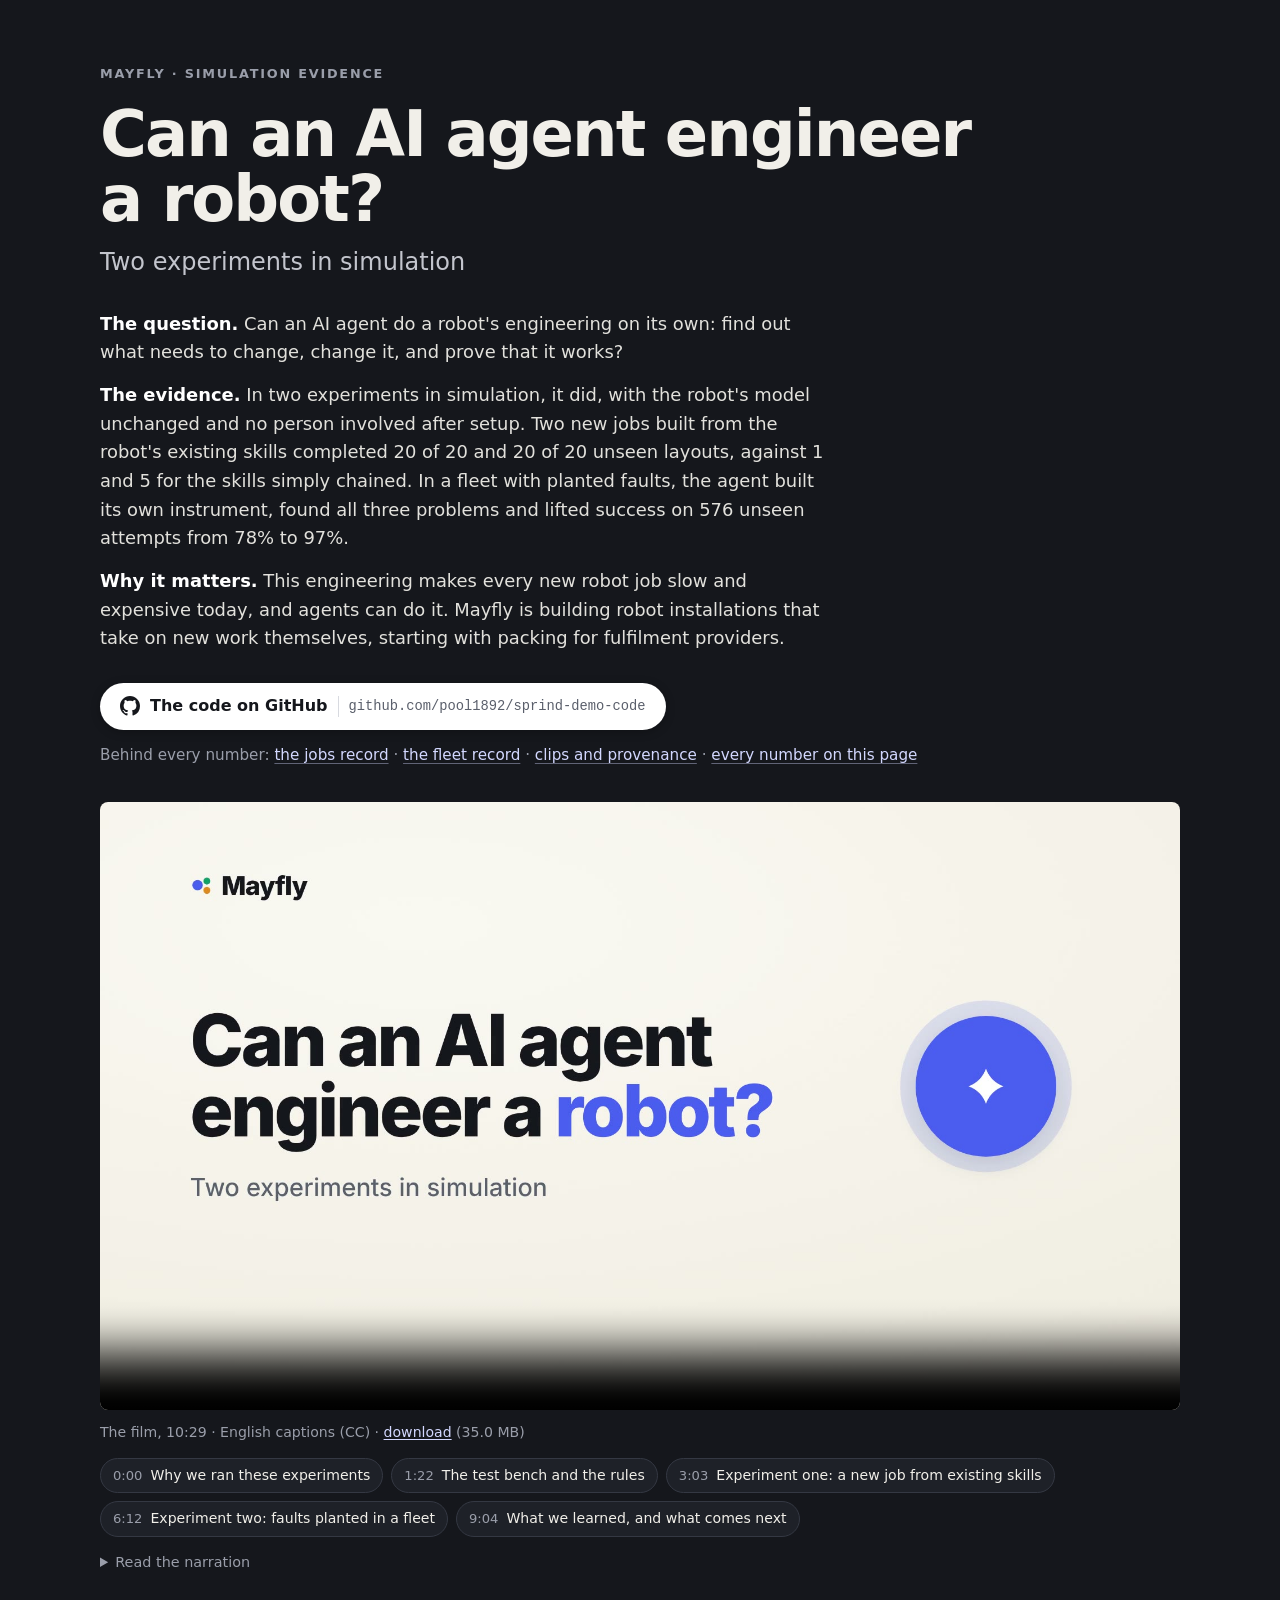
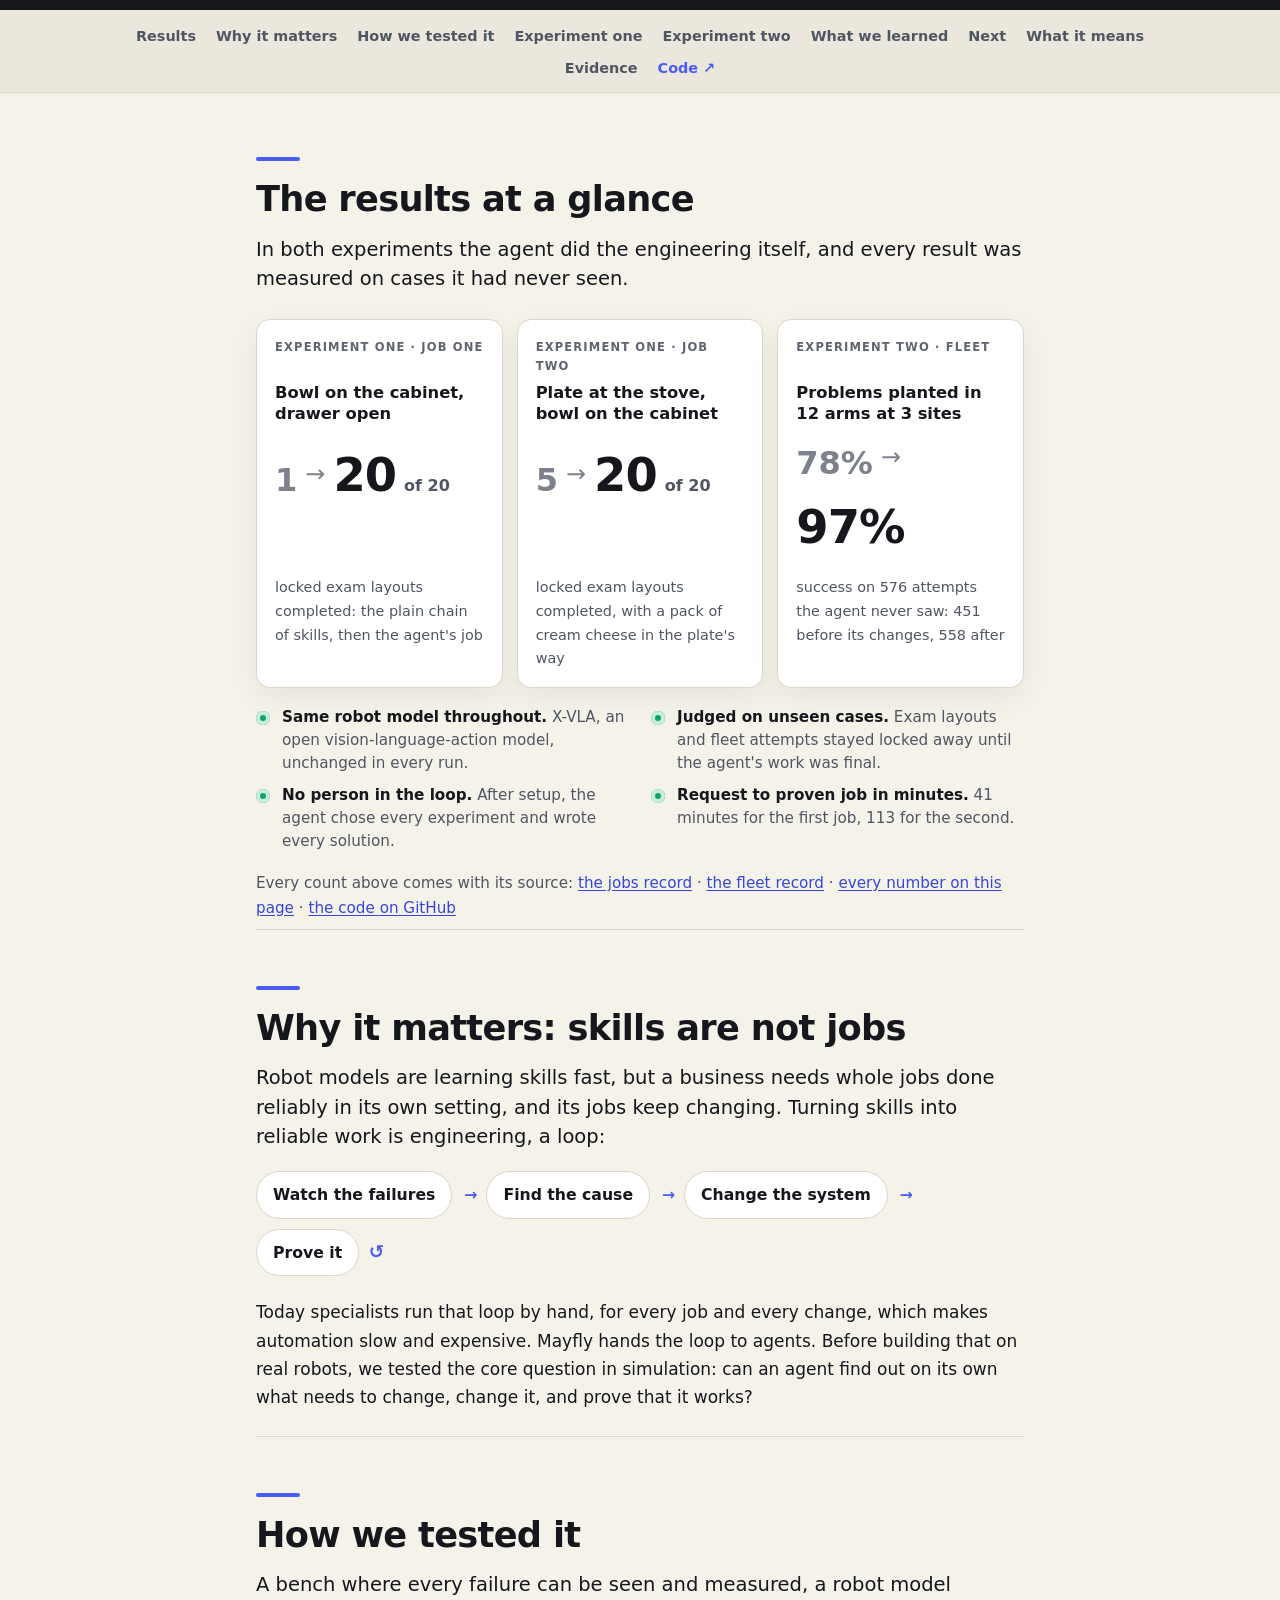
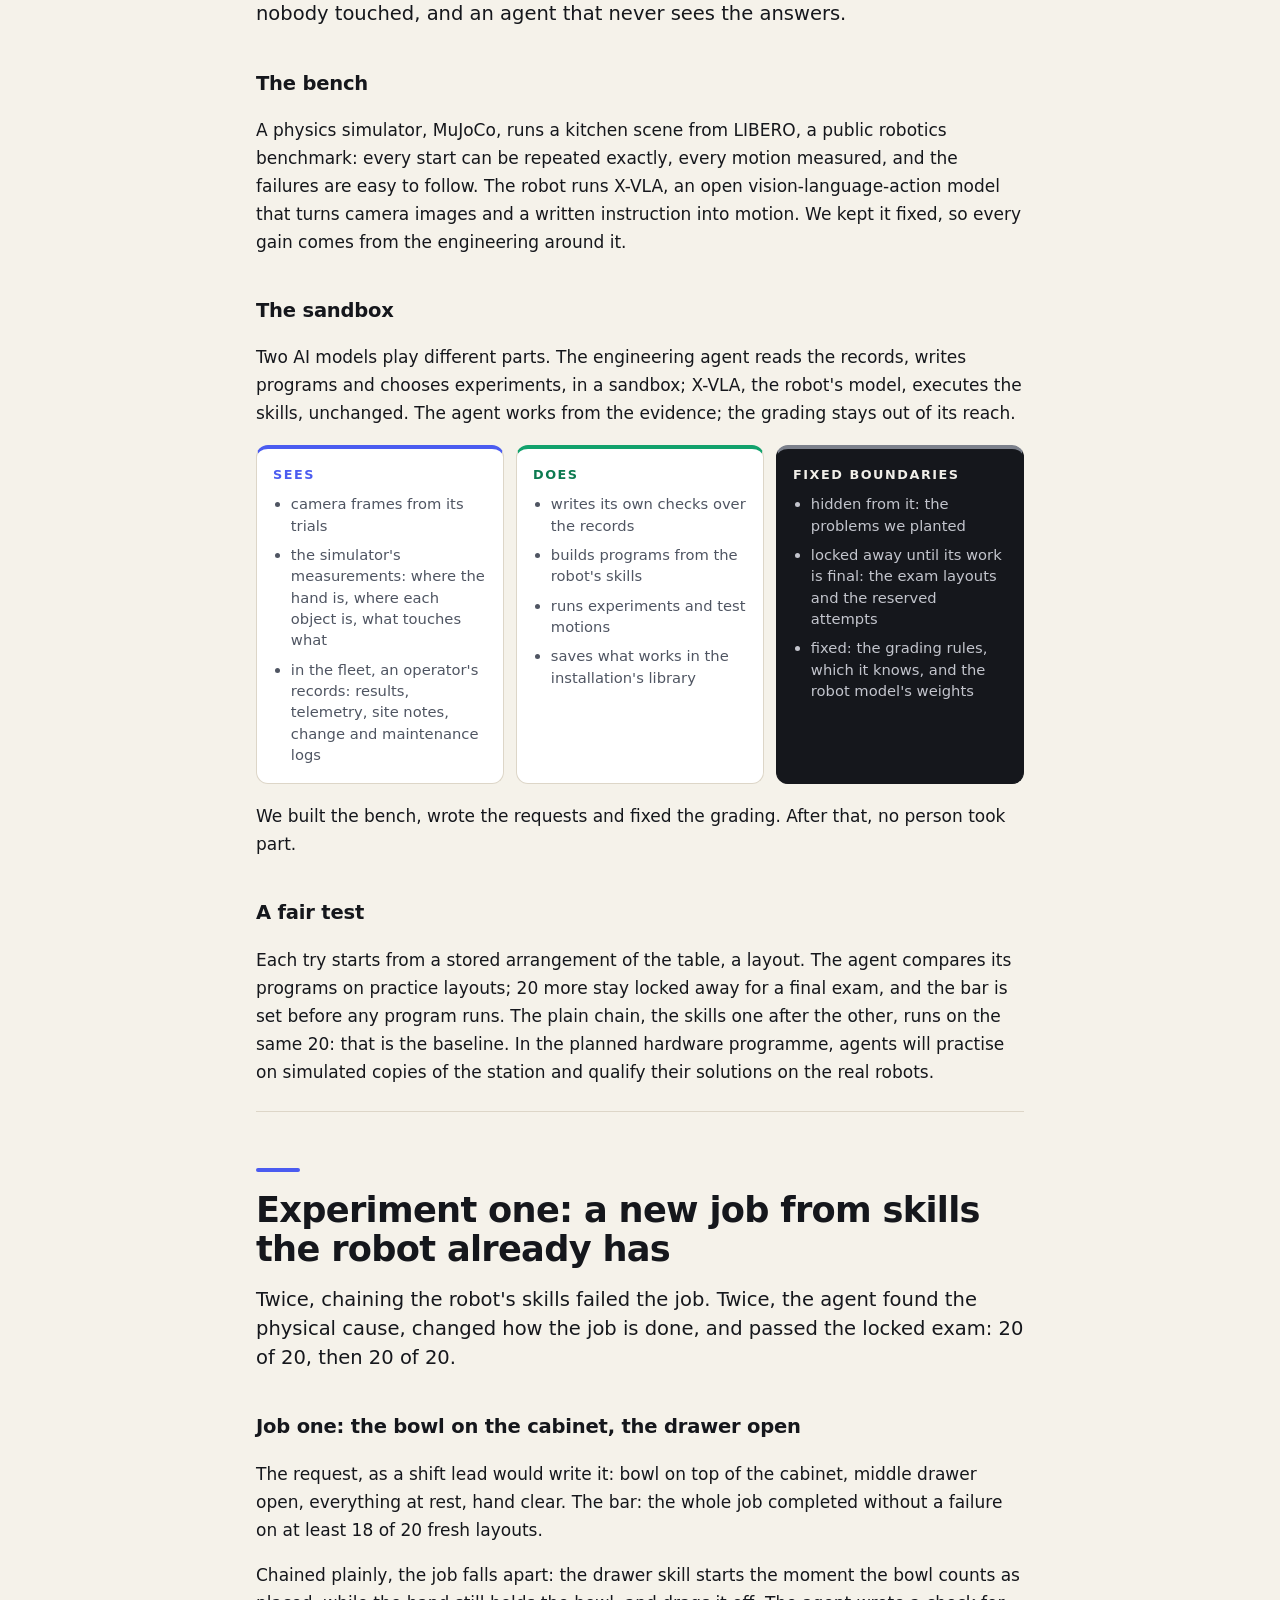
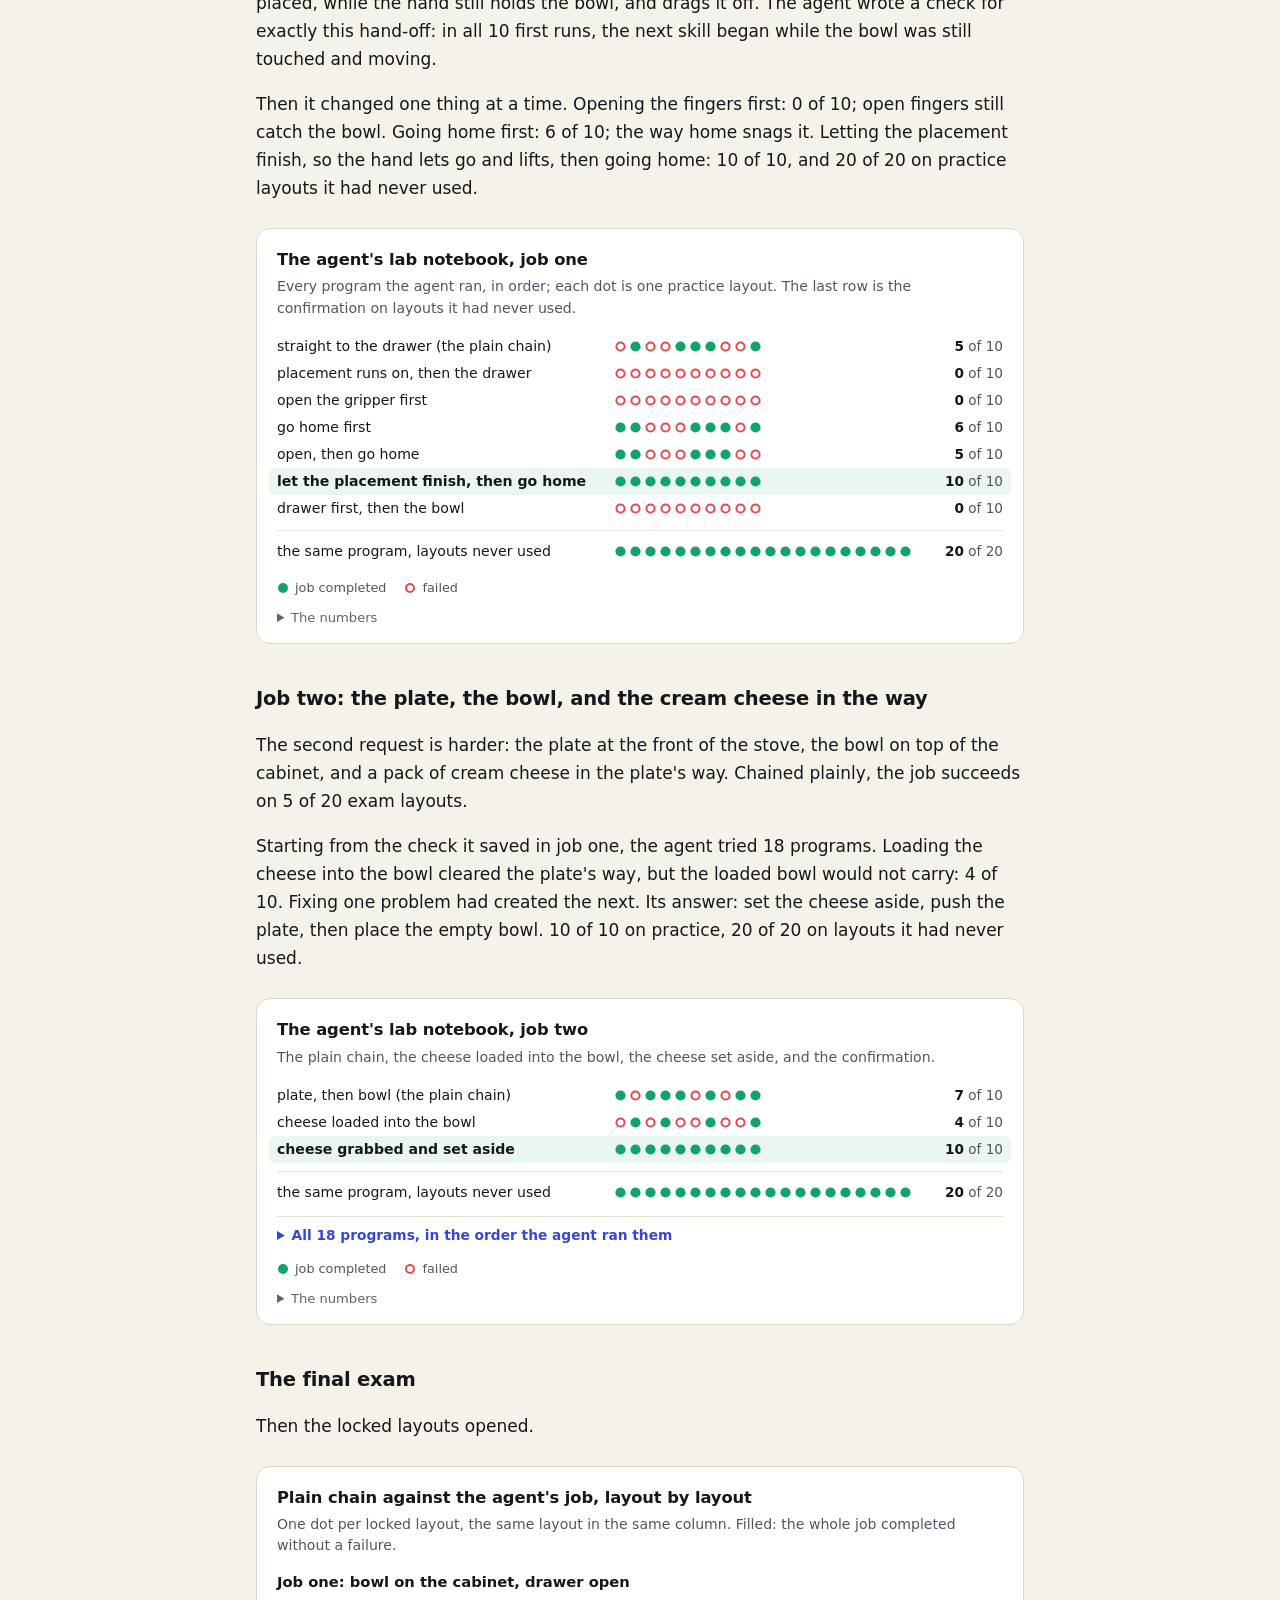
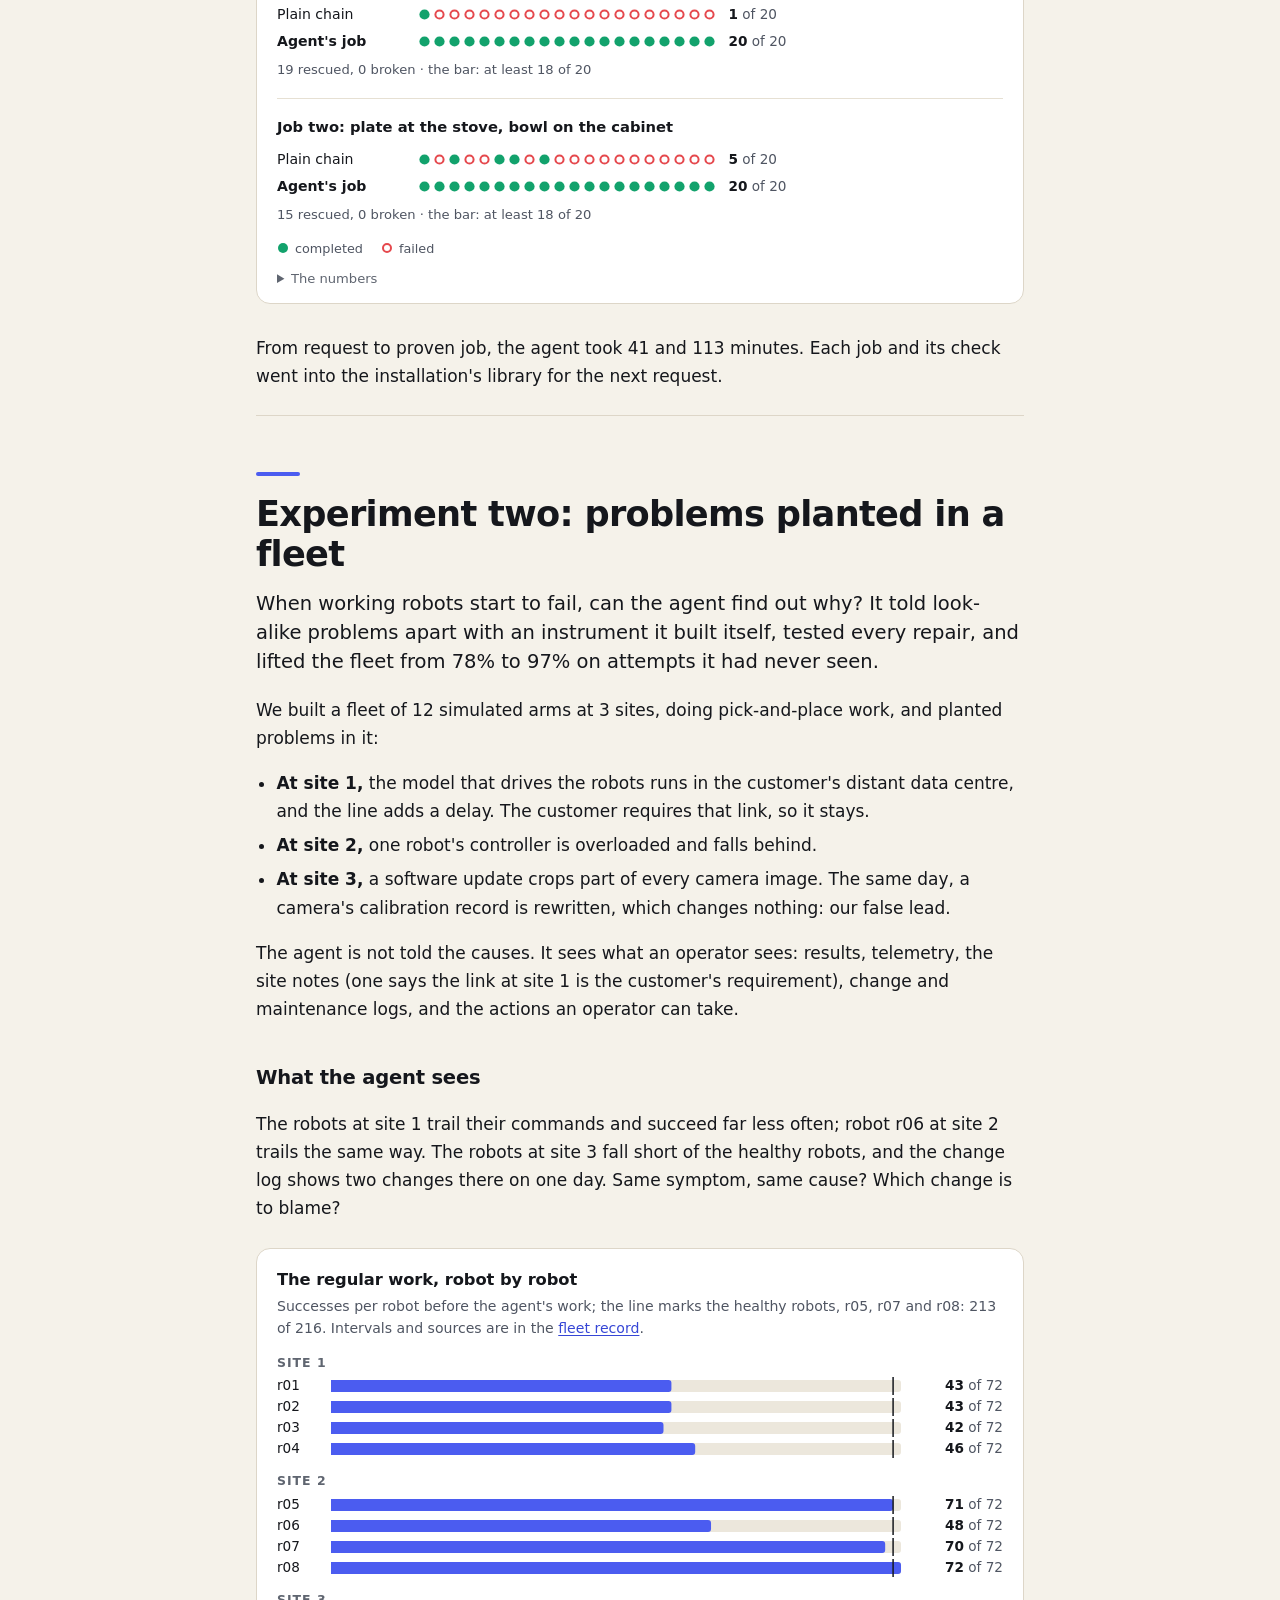
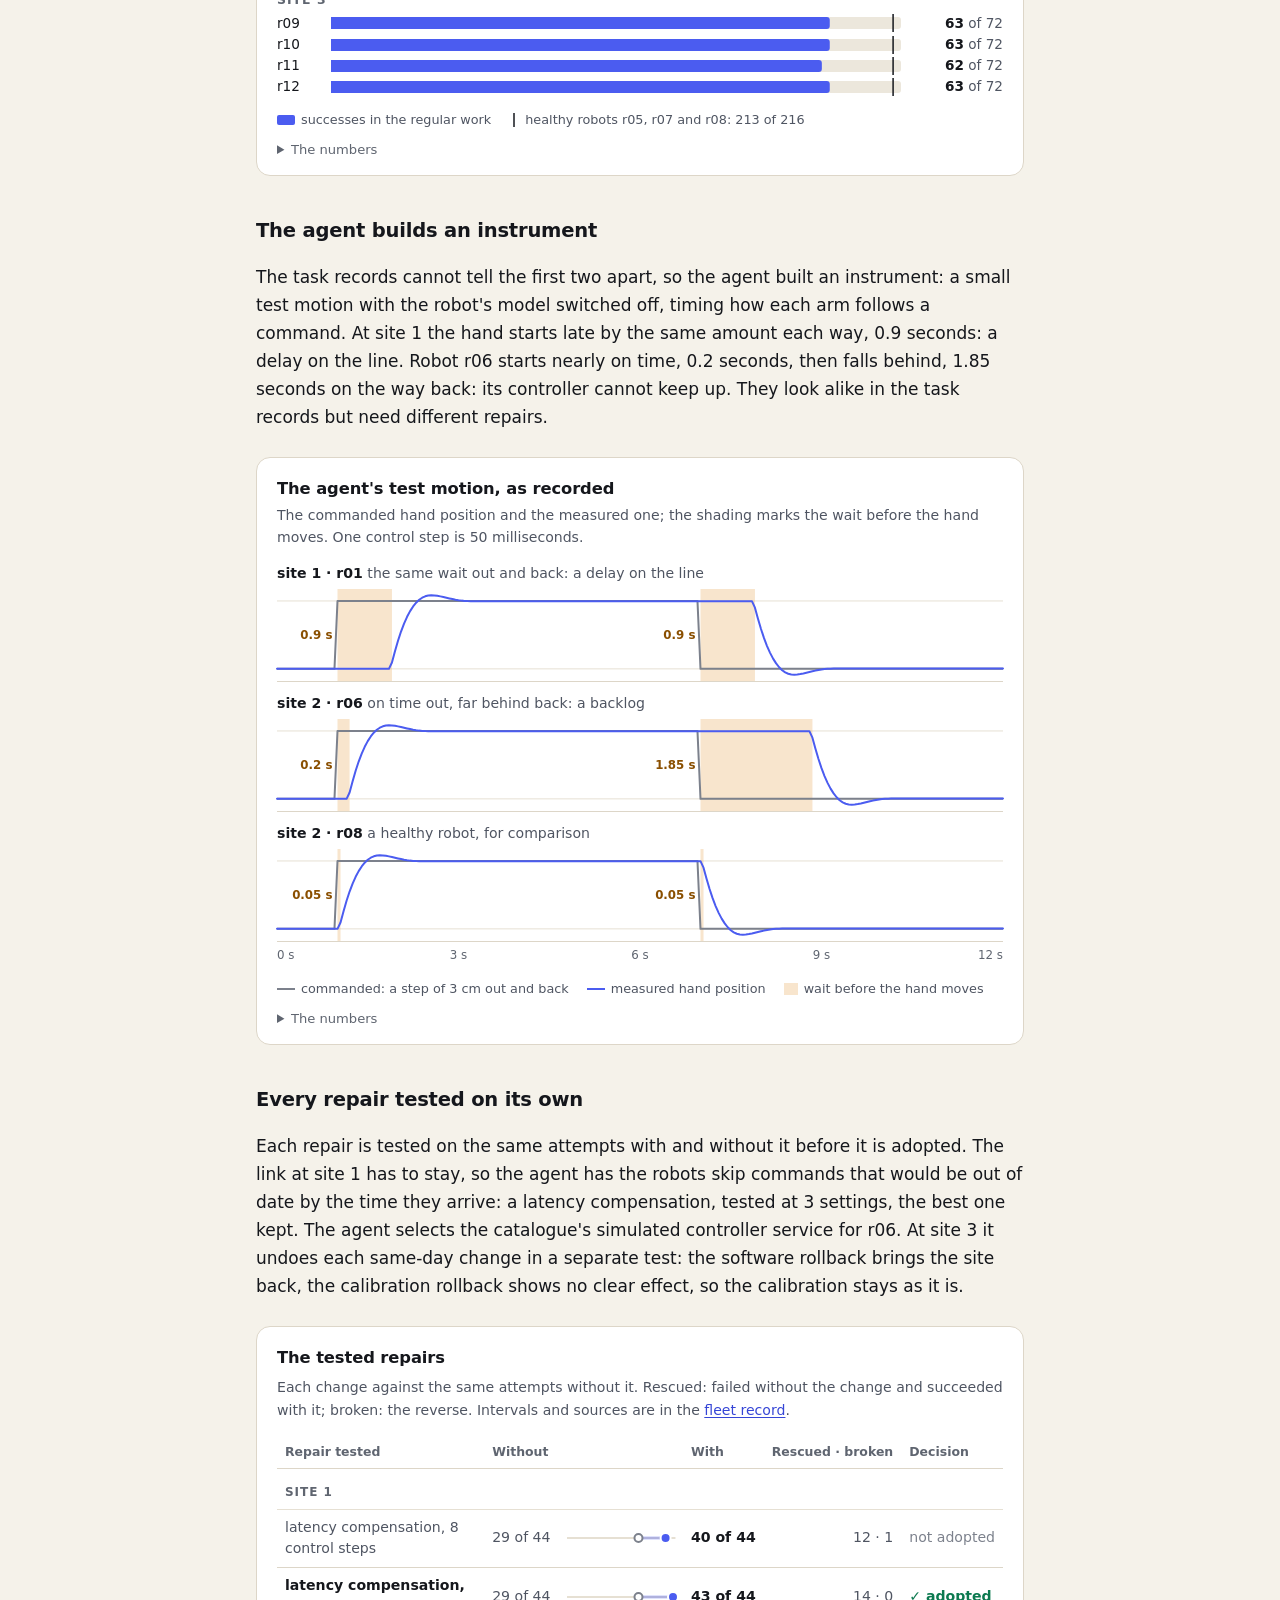
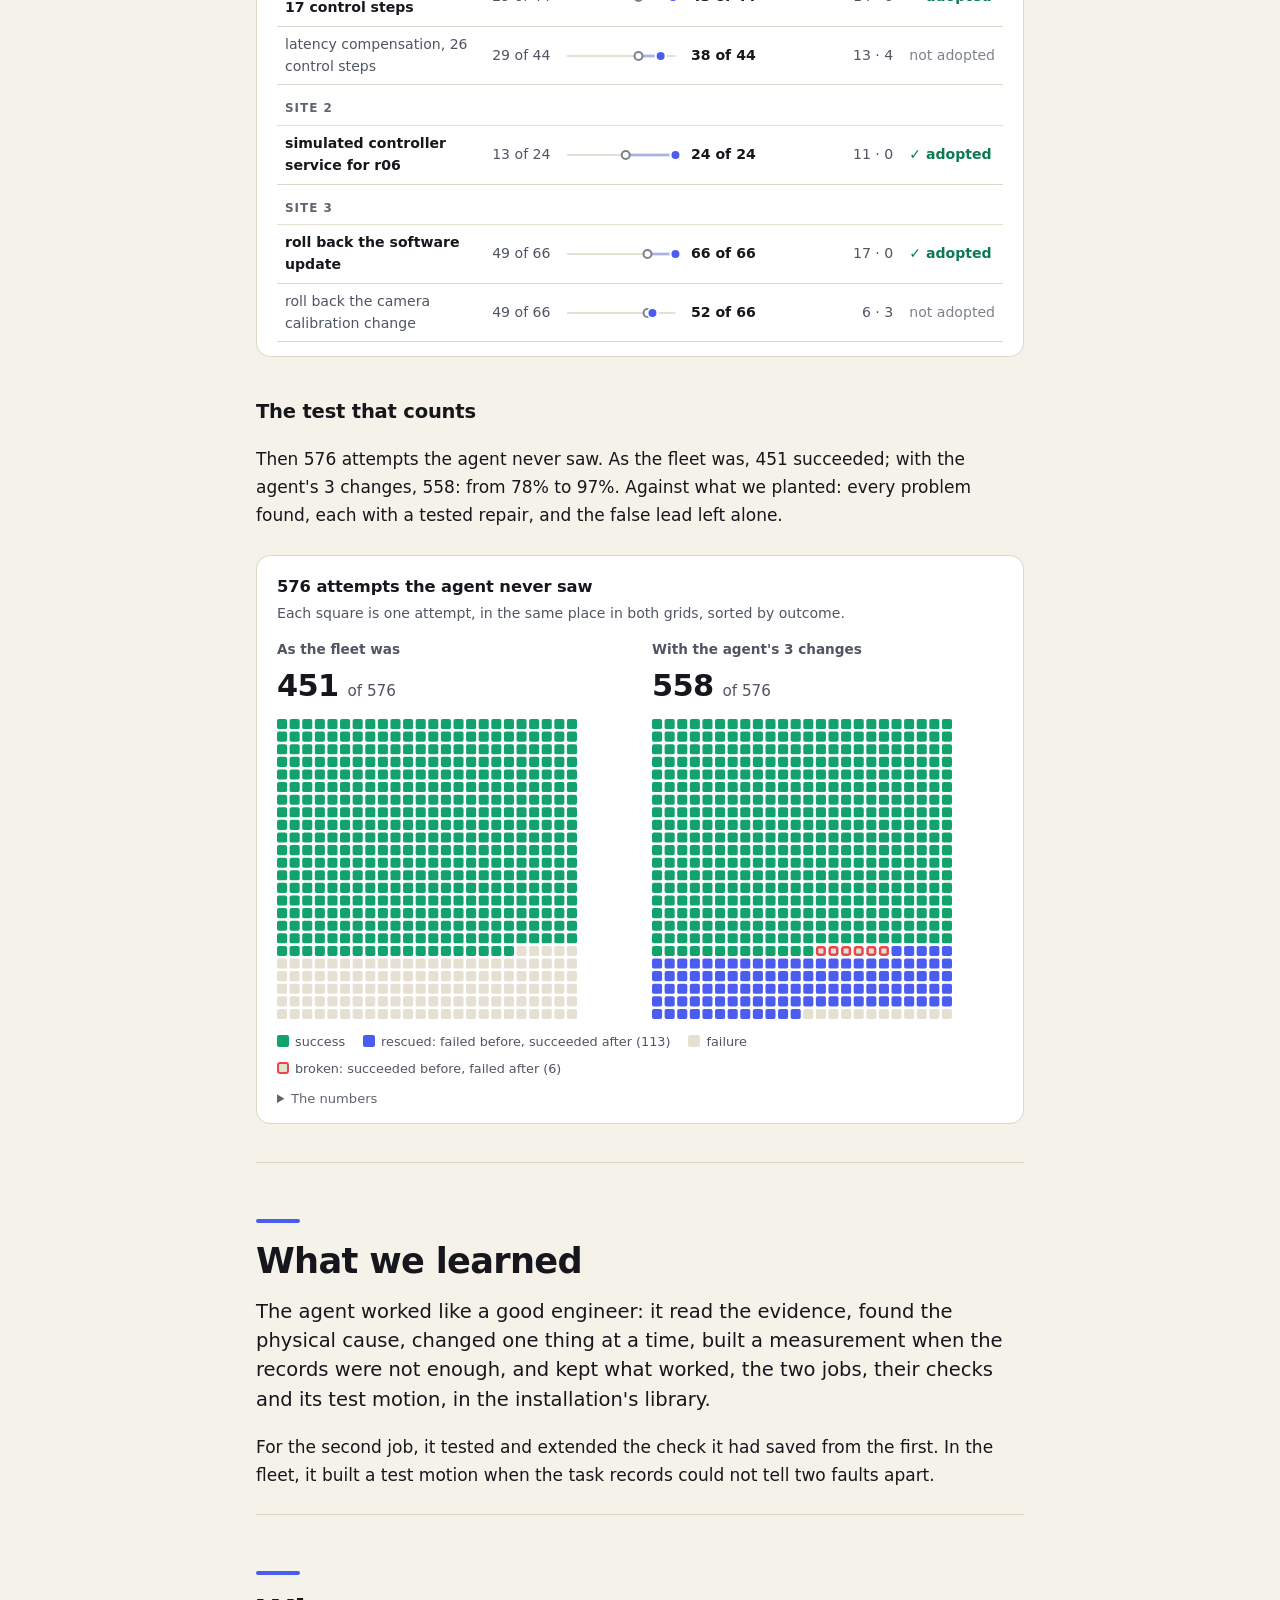
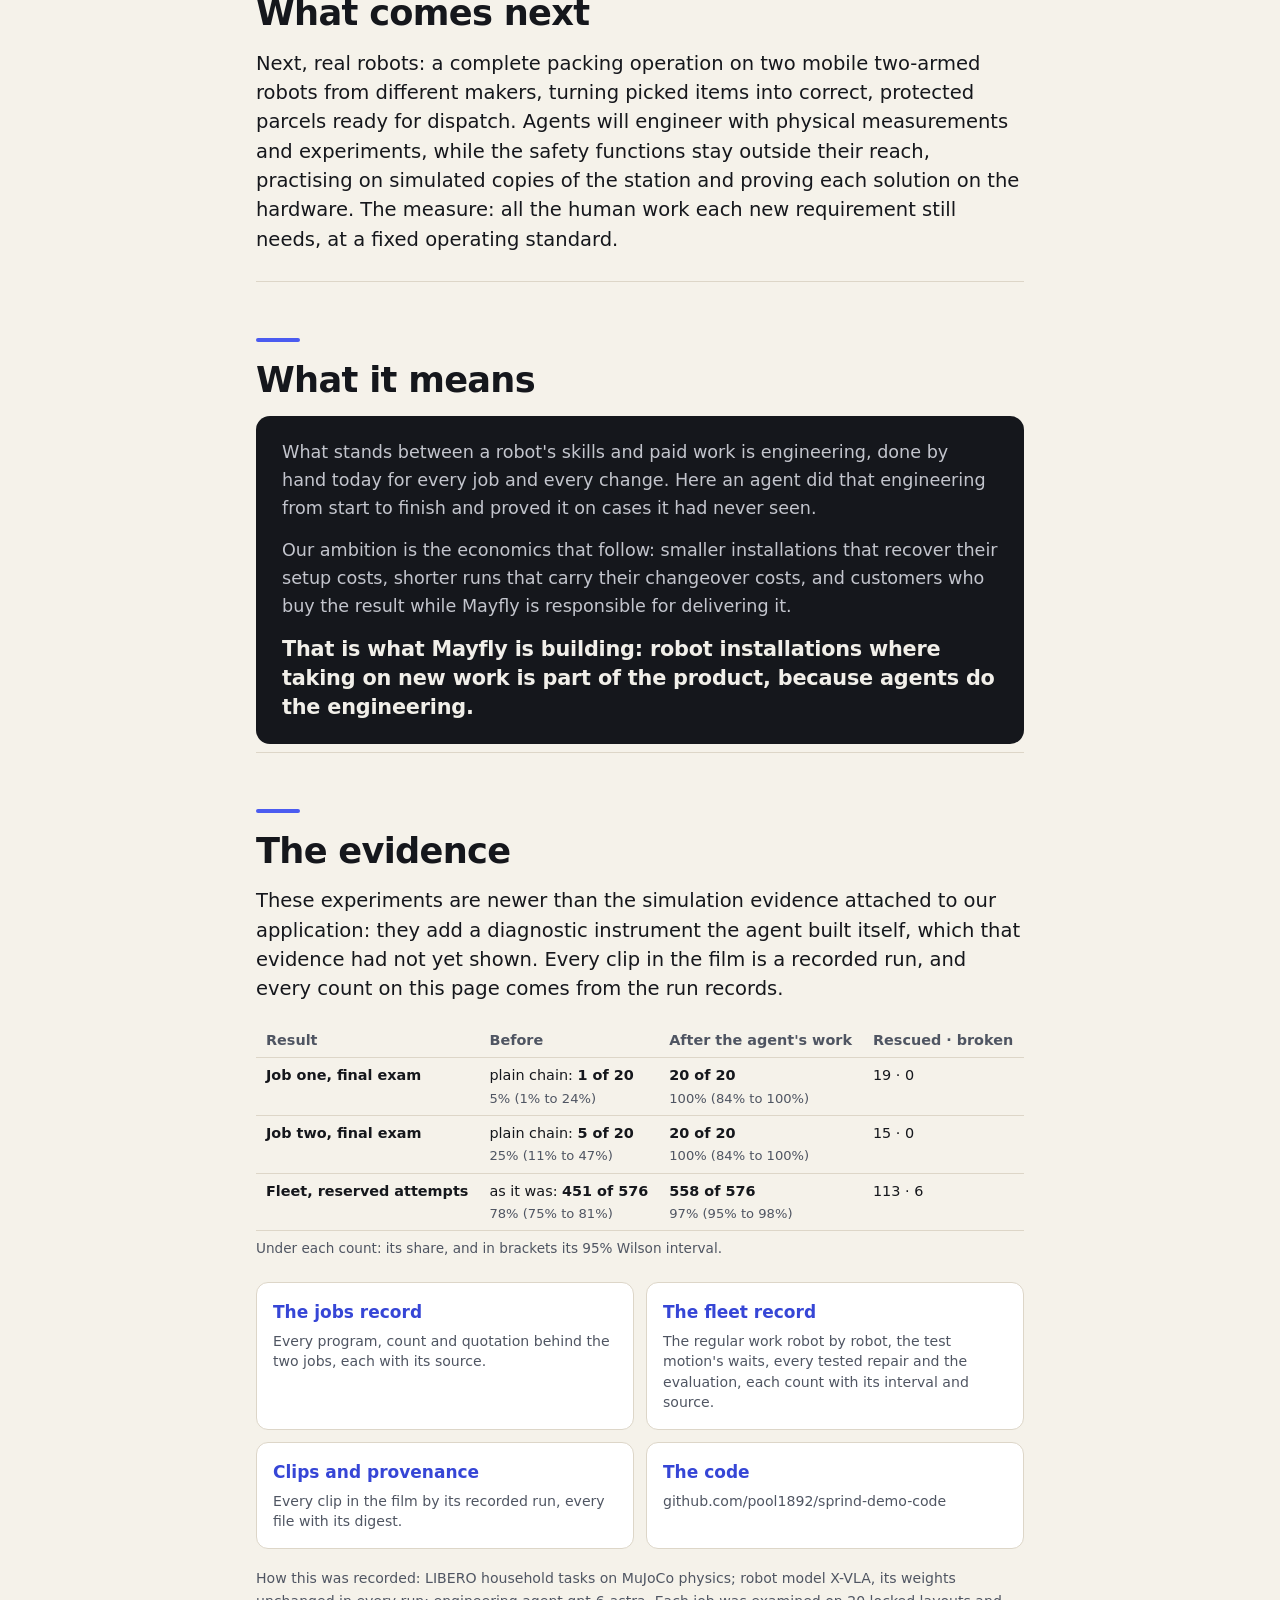
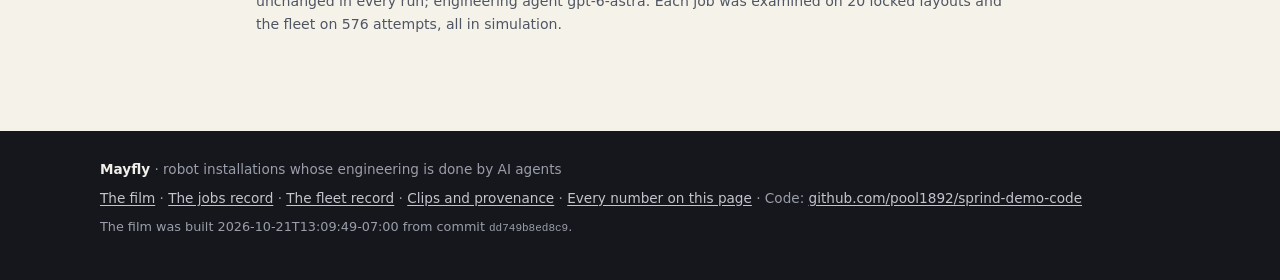
==== commit 386eae15: "Site: the jury round's edits and the visual polish round" ====
--- a/index.html
+++ b/index.html
@@ -4,11 +4,11 @@
 <meta charset="utf-8">
 <meta name="viewport" content="width=device-width, initial-scale=1">
 <title>Can an AI agent engineer a robot? &middot; Mayfly</title>
-<meta name="description" content="The question. Can an AI agent do a robot&#x27;s engineering on its own: find out what needs to change, change it, and prove that it works? The evidence. In two experiments in simulation, it did, with the robot&#x27;s own model unchanged and no person in the loop. From skills the robot already had, it built two new jobs that succeeded on 20 of 20 and 20 of 20 layouts it had never seen, where the skills simply chained managed 1 and 5. In a fleet with planted faults, it found all three problems and lifted success on 576 unseen attempts from 78% to 97%. Why it matters. This engineering is what makes every new robot job slow and expensive today. Agents can do it. Mayfly is building the robot installations where they do.">
+<meta name="description" content="The question. Can an AI agent do a robot&#x27;s engineering on its own: find out what needs to change, change it, and prove that it works? The evidence. In two experiments in simulation, it did, with the robot&#x27;s model unchanged and no person involved after setup. Two new jobs built from the robot&#x27;s existing skills completed 20 of 20 and 20 of 20 unseen layouts, against 1 and 5 for the skills simply chained. In a fleet with planted faults, the agent built its own instrument, found all three problems and lifted success on 576 unseen attempts from 78% to 97%. Why it matters. This engineering makes every new robot job slow and expensive today, and agents can do it. Mayfly is building robot installations that take on new work themselves, starting with packing for fulfilment providers.">
 <meta name="generator" content="fleetlab.film-site/1">
 <meta name="color-scheme" content="light">
 <meta property="og:title" content="Can an AI agent engineer a robot?">
-<meta property="og:description" content="The question. Can an AI agent do a robot&#x27;s engineering on its own: find out what needs to change, change it, and prove that it works? The evidence. In two experiments in simulation, it did, with the robot&#x27;s own model unchanged and no person in the loop. From skills the robot already had, it built two new jobs that succeeded on 20 of 20 and 20 of 20 layouts it had never seen, where the skills simply chained managed 1 and 5. In a fleet with planted faults, it found all three problems and lifted success on 576 unseen attempts from 78% to 97%. Why it matters. This engineering is what makes every new robot job slow and expensive today. Agents can do it. Mayfly is building the robot installations where they do.">
+<meta property="og:description" content="The question. Can an AI agent do a robot&#x27;s engineering on its own: find out what needs to change, change it, and prove that it works? The evidence. In two experiments in simulation, it did, with the robot&#x27;s model unchanged and no person involved after setup. Two new jobs built from the robot&#x27;s existing skills completed 20 of 20 and 20 of 20 unseen layouts, against 1 and 5 for the skills simply chained. In a fleet with planted faults, the agent built its own instrument, found all three problems and lifted success on 576 unseen attempts from 78% to 97%. Why it matters. This engineering makes every new robot job slow and expensive today, and agents can do it. Mayfly is building robot installations that take on new work themselves, starting with packing for fulfilment providers.">
 <meta property="og:type" content="video.other">
 <meta name="twitter:card" content="summary_large_image">
 <meta property="og:image" content="https://pool1892.github.io/sprind-demo-page/film/poster.jpg">
@@ -26,14 +26,16 @@
     <p class="subtitle">Two experiments in simulation</p>
     <div class="answer"><p><strong>The question.</strong> Can an AI agent do a robot's engineering on its own: find out what needs to
 change, change it, and prove that it works?</p>
-<p><strong>The evidence.</strong> In two experiments in simulation, it did, with the robot's own model
-unchanged and no person in the loop. From skills the robot already had, it built two new jobs
-that succeeded on 20 of 20 and 20 of 20
-layouts it had never seen, where the skills simply chained managed 1 and
-5. In a fleet with planted faults, it found all three problems and lifted
-success on 576 unseen attempts from 78% to 97%.</p>
-<p><strong>Why it matters.</strong> This engineering is what makes every new robot job slow and expensive
-today. Agents can do it. Mayfly is building the robot installations where they do.</p></div>
+<p><strong>The evidence.</strong> In two experiments in simulation, it did, with the robot's model unchanged
+and no person involved after setup. Two new jobs built from the robot's existing skills
+completed 20 of 20 and 20 of 20 unseen
+layouts, against 1 and 5 for the skills simply chained.
+In a fleet with planted faults, the agent built its own instrument, found all three problems
+and lifted success on 576 unseen attempts from 78% to
+97%.</p>
+<p><strong>Why it matters.</strong> This engineering makes every new robot job slow and expensive today, and
+agents can do it. Mayfly is building robot installations that take on new work themselves,
+starting with packing for fulfilment providers.</p></div>
     <div class="hero-links">
       <a class="code-button" href="https://github.com/pool1892/sprind-demo-code"><svg viewBox="0 0 16 16" aria-hidden="true"><path fill="currentColor" d="M8 0C3.58 0 0 3.58 0 8c0 3.54 2.29 6.53 5.47 7.59.4.07.55-.17.55-.38 0-.19-.01-.82-.01-1.49-2.01.37-2.53-.49-2.69-.94-.09-.23-.48-.94-.82-1.13-.28-.15-.68-.52-.01-.53.63-.01 1.08.58 1.23.82.72 1.21 1.87.87 2.33.66.07-.52.28-.87.51-1.07-1.78-.2-3.64-.89-3.64-3.95 0-.87.31-1.59.82-2.15-.08-.2-.36-1.02.08-2.12 0 0 .67-.21 2.2.82.64-.18 1.32-.27 2-.27.68 0 1.36.09 2 .27 1.53-1.04 2.2-.82 2.2-.82.44 1.1.16 1.92.08 2.12.51.56.82 1.27.82 2.15 0 3.07-1.87 3.75-3.65 3.95.29.25.54.73.54 1.48 0 1.07-.01 1.93-.01 2.2 0 .21.15.46.55.38A8.013 8.013 0 0016 8c0-4.42-3.58-8-8-8z"/></svg><span>The code on GitHub</span><span class="url">github.com/pool1892/sprind-demo-code</span></a>
       <p class="hero-pages">Behind every number:
@@ -178,8 +180,9 @@
 a written instruction into motion. We kept it fixed, so every gain comes from the engineering
 around it.</p>
 <h3 id="the-sandbox">The sandbox</h3>
-<p>The engineer is an AI agent in a sandbox. It works from the evidence; the grading stays out of
-its reach.</p>
+<p>Two AI models play different parts. The engineering agent reads the records, writes programs
+and chooses experiments, in a sandbox; X-VLA, the robot's model, executes the skills,
+unchanged. The agent works from the evidence; the grading stays out of its reach.</p>
 <div class="sandbox">
 <div class="sb sb-sees"><h4>Sees</h4><ul>
 <li>camera frames from its trials</li>
@@ -192,11 +195,10 @@
 <li>runs experiments and test motions</li>
 <li>saves what works in the installation's library</li>
 </ul></div>
-<div class="sb sb-locked"><h4>Cannot see or change</h4><ul>
-<li>the problems we planted</li>
-<li>the exam layouts and reserved attempts, until its work is final</li>
-<li>the grading rules: it knows them and cannot change them</li>
-<li>the robot model's weights</li>
+<div class="sb sb-locked"><h4>Fixed boundaries</h4><ul>
+<li>hidden from it: the problems we planted</li>
+<li>locked away until its work is final: the exam layouts and the reserved attempts</li>
+<li>fixed: the grading rules, which it knows, and the robot model's weights</li>
 </ul></div>
 </div>
 
@@ -205,8 +207,8 @@
 <p>Each try starts from a stored arrangement of the table, a layout. The agent compares its
 programs on practice layouts; 20 more stay locked away for a final exam, and the
 bar is set before any program runs. The plain chain, the skills one after the other, runs on
-the same 20: that is the baseline. On real robots the split carries over: practice
-on simulated copies of the station, the exam in the real world.</p>
+the same 20: that is the baseline. In the planned hardware programme, agents will
+practise on simulated copies of the station and qualify their solutions on the real robots.</p>
 </section>
 <section class="story-section" id="section-experiment-one" aria-labelledby="experiment-one"><h2 data-toc="Experiment one" id="experiment-one">Experiment one: a new job from skills the robot already has</h2>
 <p>Twice, chaining the robot's skills failed the job. Twice, the agent found the physical cause,
@@ -299,25 +301,34 @@
 <p>The agent worked like a good engineer: it read the evidence, found the physical cause, changed
 one thing at a time, built a measurement when the records were not enough, and kept what
 worked, the two jobs, their checks and its test motion, in the installation's library.</p>
+<p>For the second job, it tested and extended the check it had saved from the first. In the fleet,
+it built a test motion when the task records could not tell two faults apart.</p>
 </section>
 <section class="story-section" id="section-next" aria-labelledby="next"><h2 data-toc="Next" id="next">What comes next</h2>
-<p>Next, real robots: a complete packing operation on two-armed mobile robots, with practice on
-simulated copies of the station and the final exam on the hardware. The question we will
-answer: how much less human work each new job needs once agents do the engineering.</p>
+<p>Next, real robots: a complete packing operation on two mobile two-armed robots from different
+makers, turning picked items into correct, protected parcels ready for dispatch. Agents will
+engineer with physical measurements and experiments, while the safety functions stay outside
+their reach, practising on simulated copies of the station and proving each solution on the
+hardware. The measure: all the human work each new requirement still needs, at a fixed
+operating standard.</p>
 </section>
 <section class="story-section" id="section-what-it-means" aria-labelledby="what-it-means"><h2 data-toc="What it means" id="what-it-means">What it means</h2>
 <div class="so-what">
 <p>What stands between a robot's skills and paid work is engineering, done by hand today for
 every job and every change. Here an agent did that engineering from start to finish and proved
 it on cases it had never seen.</p>
+<p>Our ambition is the economics that follow: smaller installations that recover their setup
+costs, shorter runs that carry their changeover costs, and customers who buy the result while
+Mayfly is responsible for delivering it.</p>
 <p class="so-what-line">That is what Mayfly is building: robot installations where taking on
 new work is part of the product, because agents do the engineering.</p>
 </div>
 
 </section>
 <section class="story-section" id="section-evidence" aria-labelledby="evidence"><h2 data-toc="Evidence" id="evidence">The evidence</h2>
-<p>Every clip in the film is a recorded run, and every count on this page comes from the run
-records.</p>
+<p>These experiments are newer than the simulation evidence attached to our application: they add
+a diagnostic instrument the agent built itself, which that evidence had not yet shown. Every
+clip in the film is a recorded run, and every count on this page comes from the run records.</p>
 <table class="results">
 <thead><tr><th scope="col">Result</th><th scope="col">Before</th><th scope="col">After the agent's work</th><th scope="col">Rescued · broken</th></tr></thead>
 <tbody>
--- a/static/style.css
+++ b/static/style.css
@@ -171,12 +171,13 @@
 
 /* results at a glance */
 .cards { display: grid; grid-template-columns: repeat(3, minmax(0, 1fr)); gap: 14px; margin: 26px 0 18px; }
-.card { background: var(--card); border: 1px solid var(--rule); border-radius: 14px; padding: 18px 18px 16px; box-shadow: 0 10px 30px rgba(20, 22, 28, 0.06); display: flex; flex-direction: column; }
+/* each card spans the grid's four rows (kicker, title, figure, text), so the figures line up across cards */
+.card { background: var(--card); border: 1px solid var(--rule); border-radius: 14px; padding: 18px 18px 16px; box-shadow: 0 10px 30px rgba(20, 22, 28, 0.06); display: grid; grid-row: span 4; grid-template-rows: subgrid; row-gap: 0; }
 .card-kicker { margin: 0; font-size: 0.72rem; font-weight: 700; letter-spacing: 0.1em; text-transform: uppercase; color: var(--ink-3); }
 .card h3 { margin: 6px 0 12px; font-size: 1.02rem; line-height: 1.3; letter-spacing: 0; }
-.card-figure { margin: auto 0 4px; display: flex; align-items: baseline; flex-wrap: wrap; gap: 0 8px; line-height: 1.05; }
+.card-figure { margin: 0 0 4px; display: flex; align-items: baseline; flex-wrap: wrap; gap: 0 8px; line-height: 1.05; }
 .card-figure .from { font-size: 2rem; font-weight: 700; color: var(--ink-3); }
-.card-figure .arrow { font-size: 1.5rem; color: var(--ink-3); }
+.card-figure .arrow { font-size: 1.5rem; color: var(--ink-3); position: relative; top: -0.35em; } /* centred on the digits, not sitting on their baseline */
 .card-figure .to { font-size: 2.9rem; font-weight: 800; letter-spacing: -0.02em; color: var(--ink); }
 .card-figure .of { font-size: 1rem; color: var(--ink-2); font-weight: 600; }
 .card-text { margin: 6px 0 0; font-size: 0.9rem; line-height: 1.45; color: var(--ink-2); }
@@ -327,7 +328,7 @@
   .card-figure .to { font-size: 2.5rem; }
 }
 @media (max-width: 640px) {
-  .wrap { padding: 0 14px; }
+  .wrap { padding-left: 14px; padding-right: 14px; }
   .top { padding: 28px 0 18px; }
   .top h1 { font-size: 1.6rem; }
   .top .lede { font-size: 1rem; }
@@ -433,3 +434,30 @@
 /* The summary above the film: question, evidence, why it matters, one paragraph each. */
 .hero .answer p + p { margin-top: 14px; }
 .hero .answer strong { color: #fff; font-weight: 750; }
+
+/* ---- visual polish round (Astra, 21 October) -------------------------------------------- */
+:root { --ink-3-text: #5f6570; } /* small grey text: at least 4.5:1 on white and on the paper */
+
+/* 1: the repair names wrap (the general table rule kept them on one line, into the decision) */
+.story-section table.repairs tbody th { white-space: normal; }
+
+/* 2: the record's long tables: the meaning gets room, and on phones the table scrolls rather
+   than squeezing its columns into strips */
+.prose table td, .prose table th { min-width: 4.5em; }
+.prose table:has(td:nth-child(4) code) td:nth-child(3) { min-width: 15em; }
+
+/* 3: small labels in the darker grey; decorative marks keep --ink-3 */
+.probe-axis span, .numbers > summary, .card-kicker, .repairs thead th, .repairs .site-row th,
+.bar-site, .muted .row-label, .muted .row-count, .muted .row-count strong { color: var(--ink-3-text); }
+
+@media (max-width: 640px) {
+  .prose table td, .prose table th { min-width: 8em; }
+  .repairs td.num::before, .results td::before { color: var(--ink-3-text); }
+}
+
+/* 5: on the narrowest screens the loop is a column, its arrows pointing down */
+@media (max-width: 420px) {
+  .loop { flex-direction: column; align-items: flex-start; gap: 24px; }
+  .loop li:not(:last-child)::after { content: "\2193"; right: auto; left: 24px; top: auto; bottom: -23px; transform: none; }
+  .loop li:last-child::after { right: -26px; }
+}
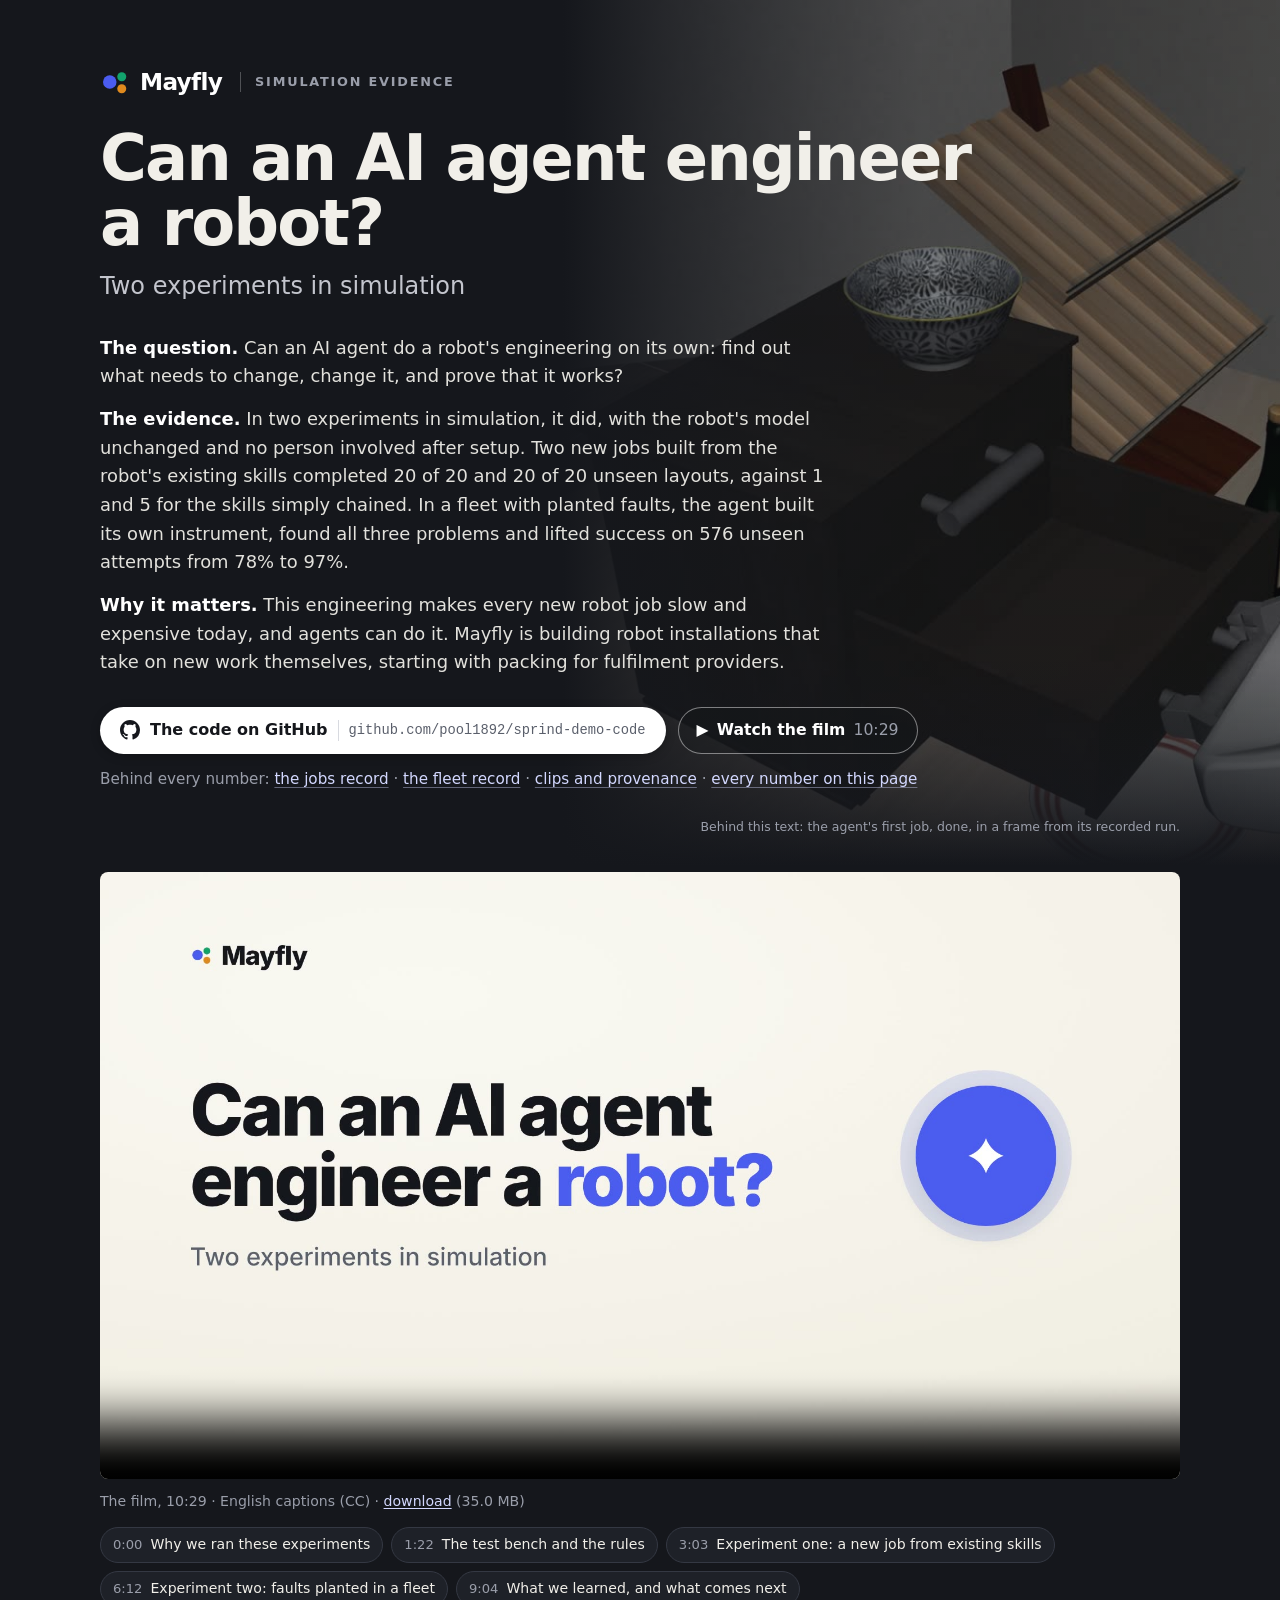
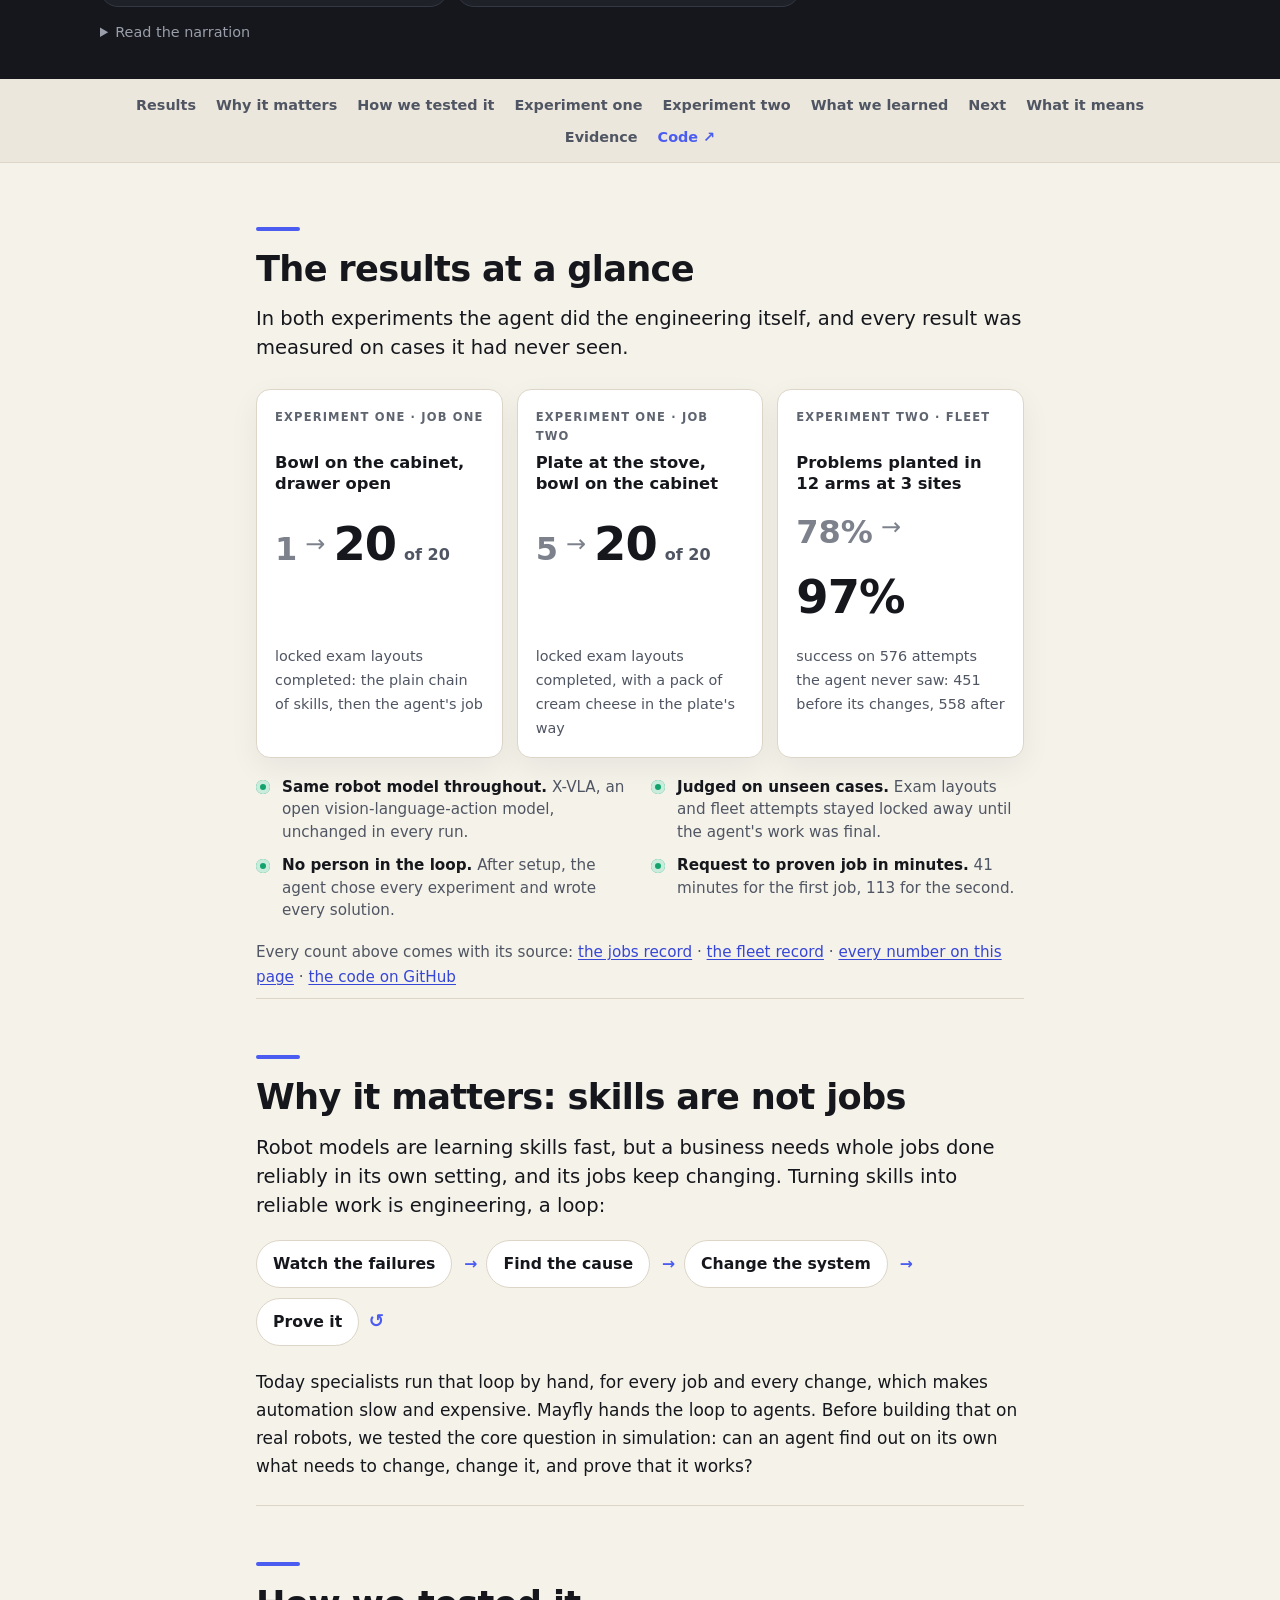
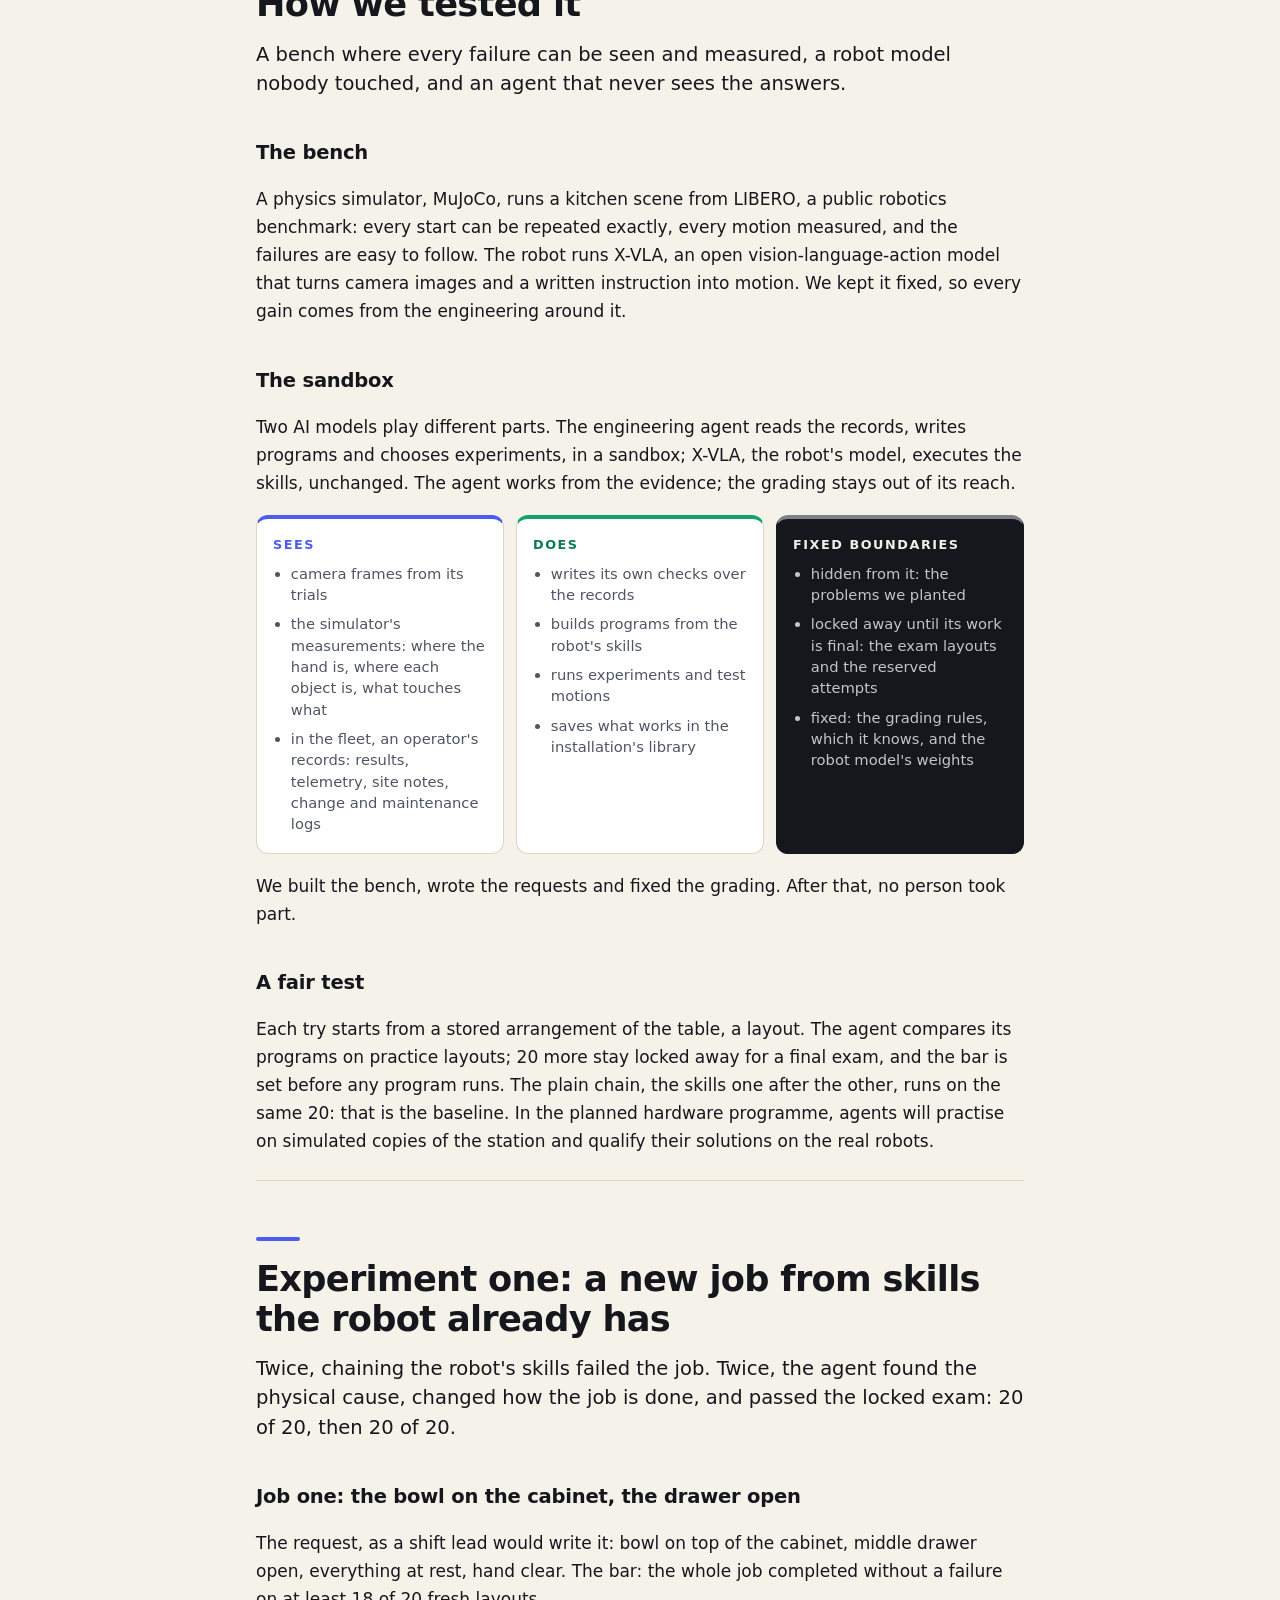
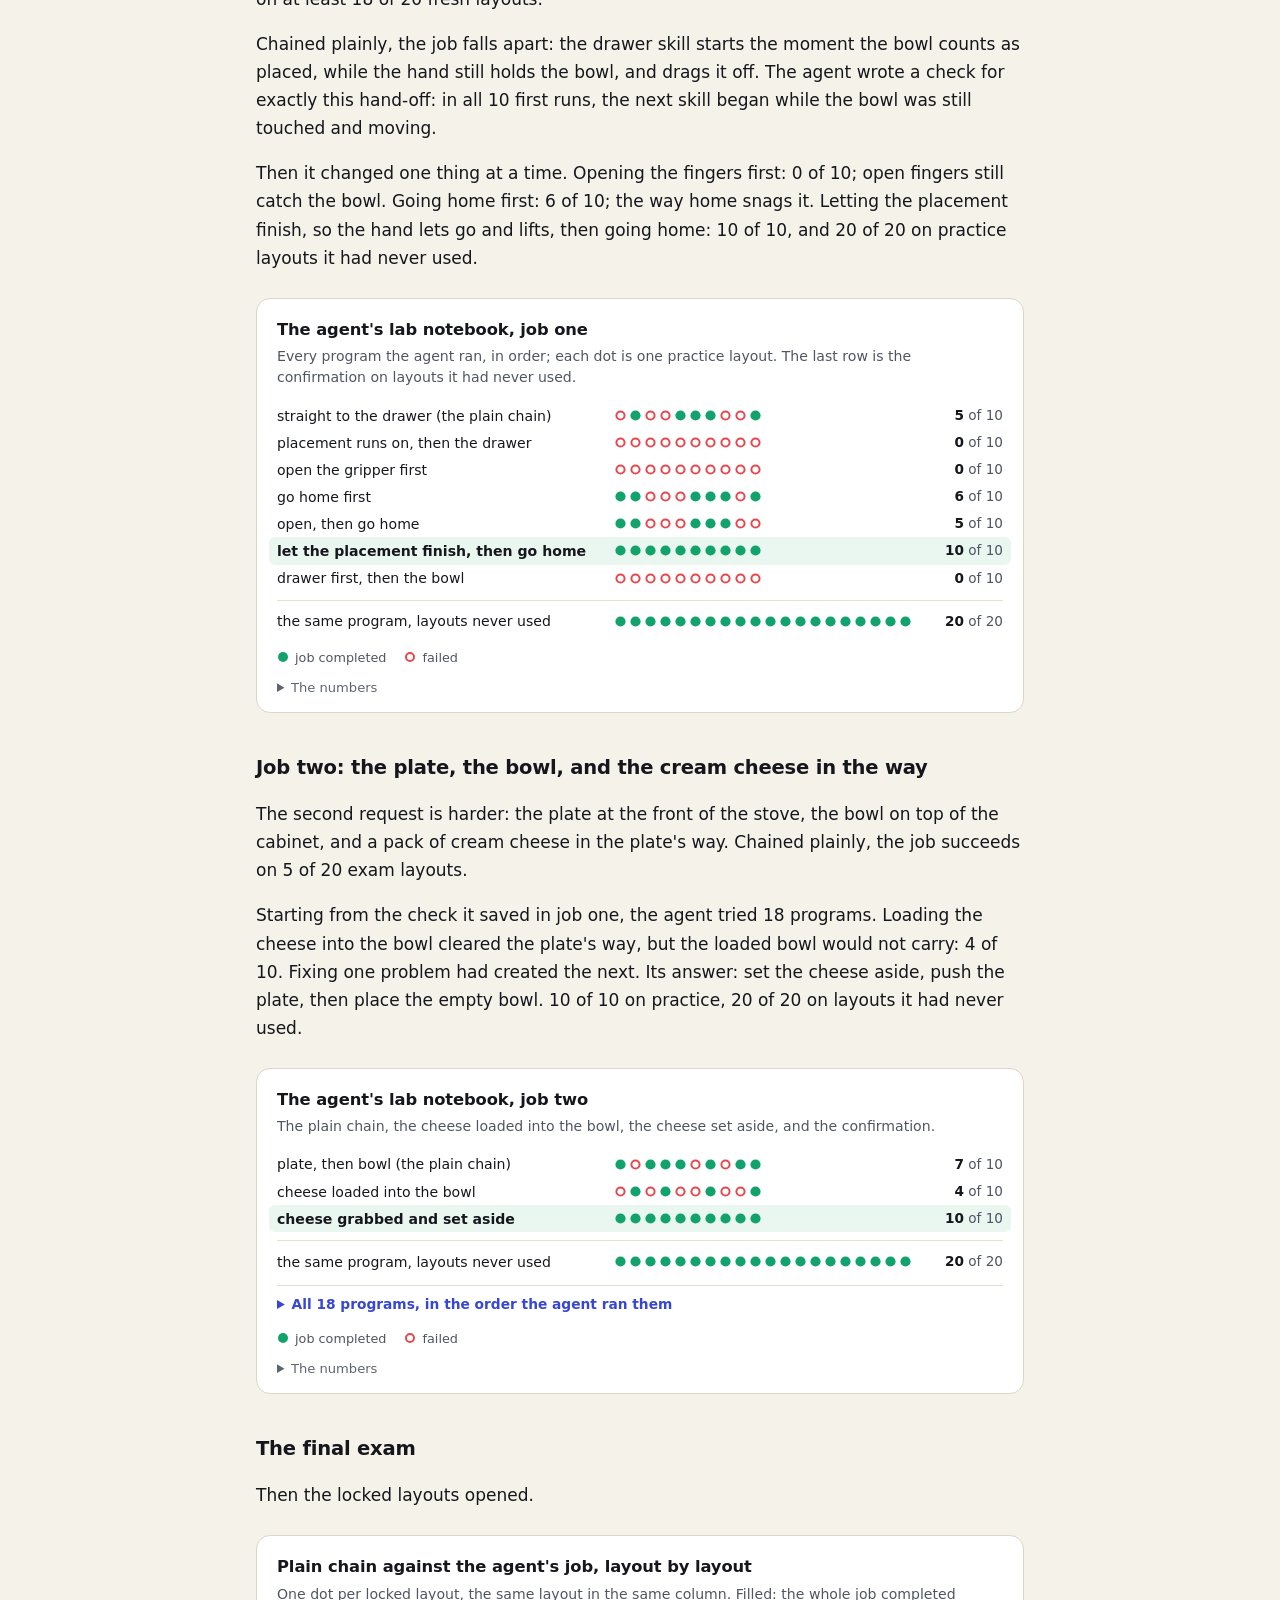
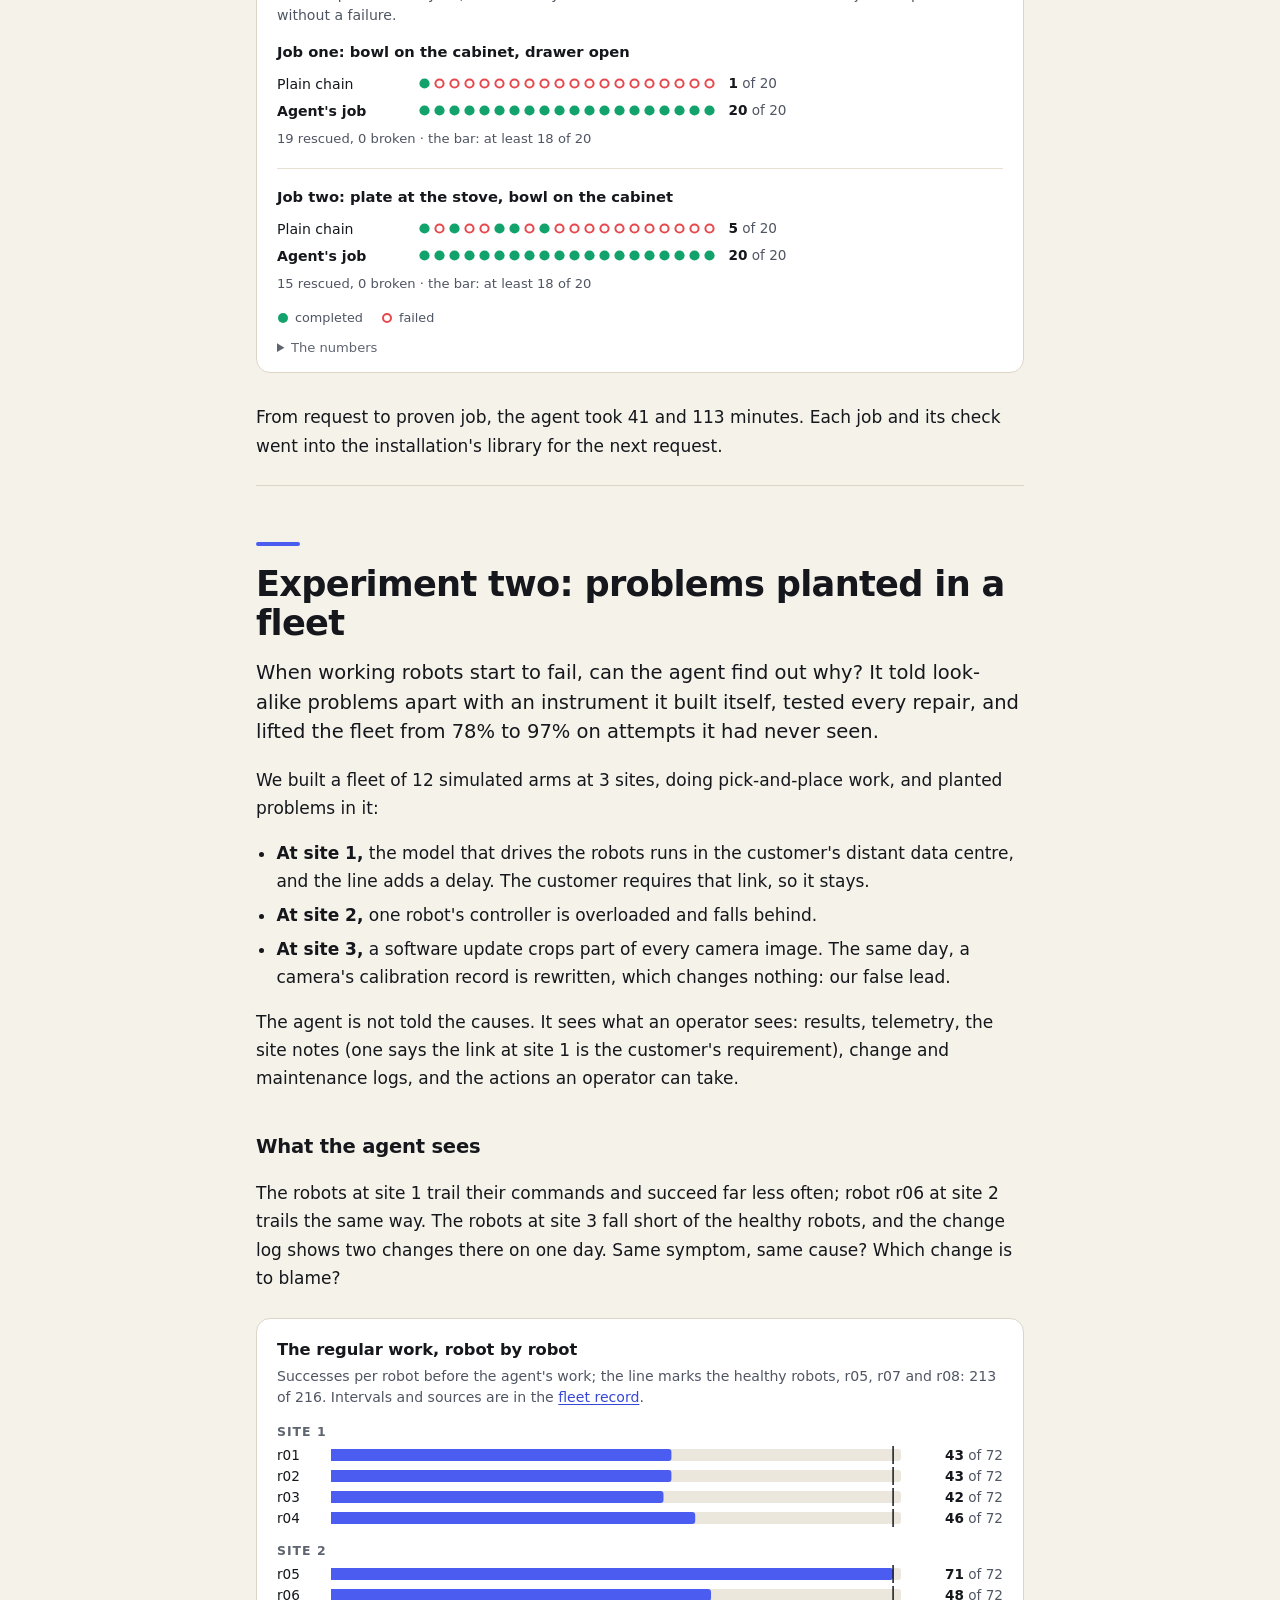
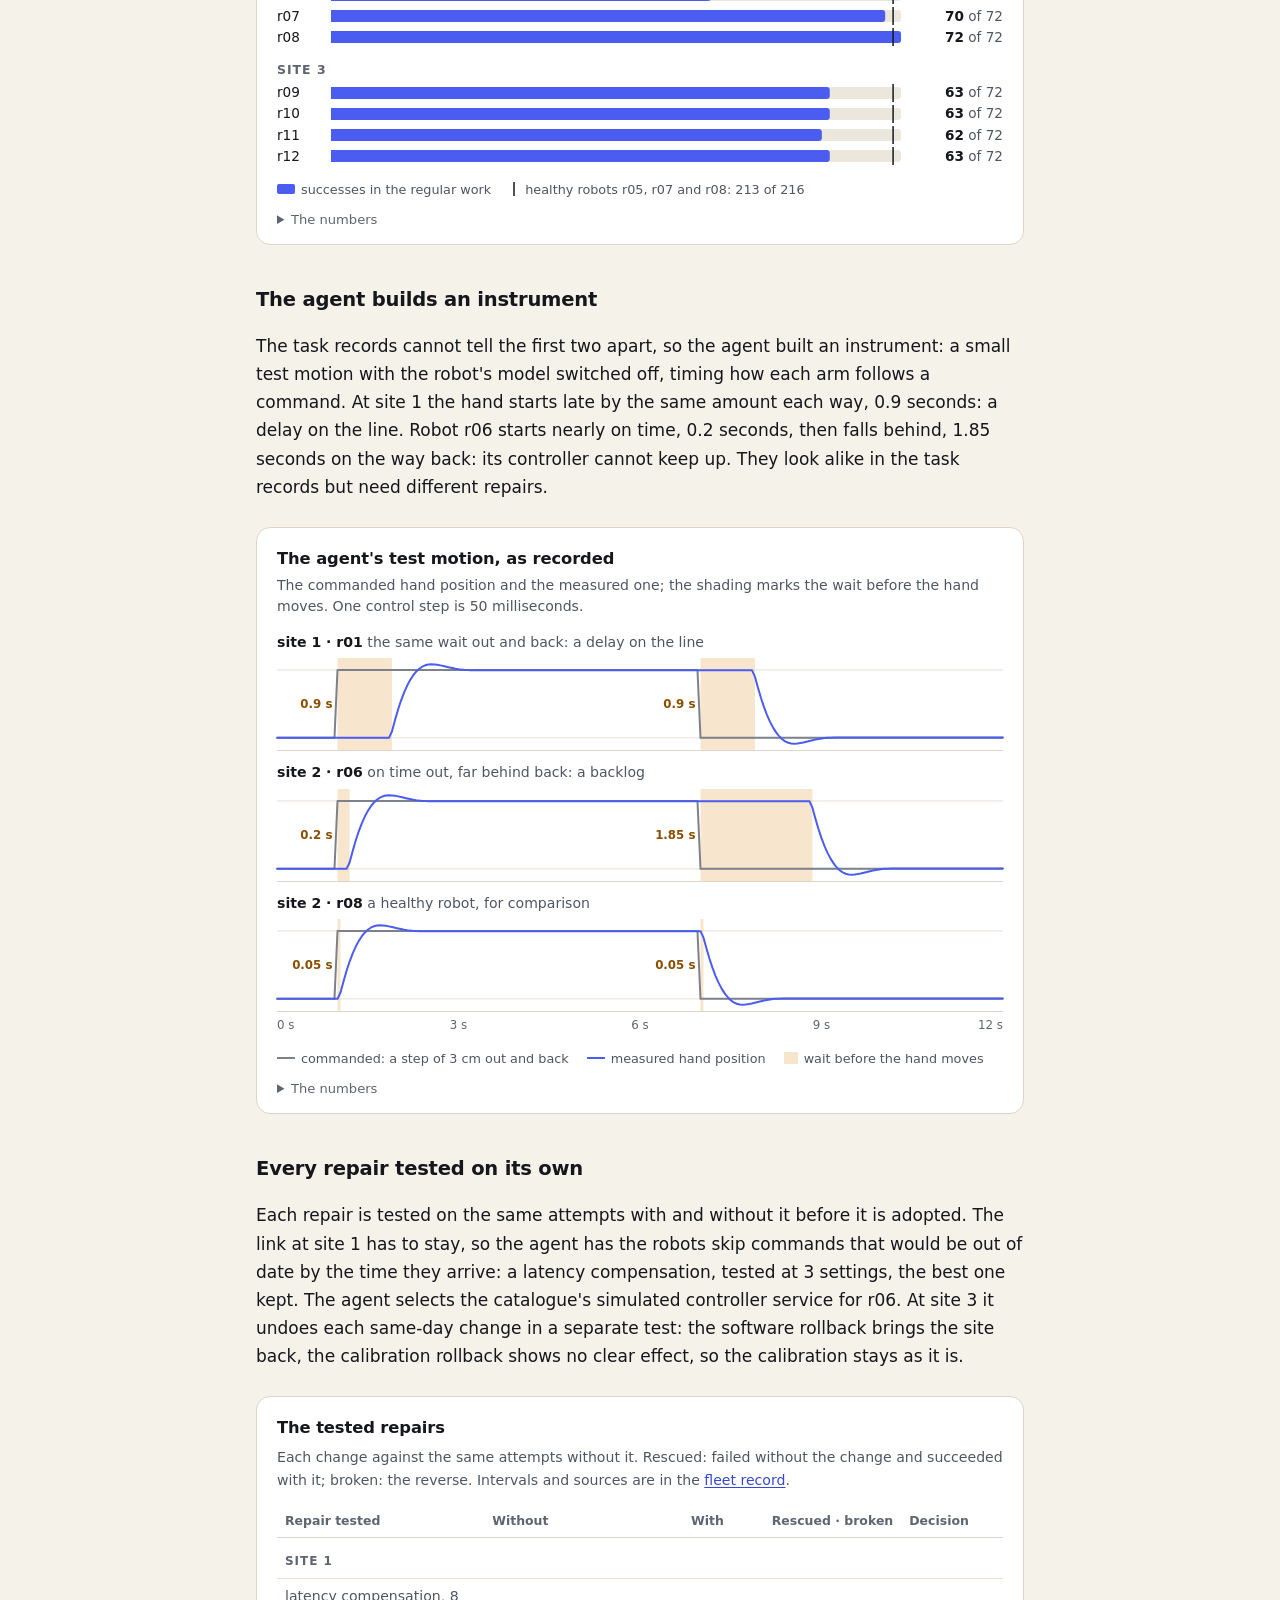
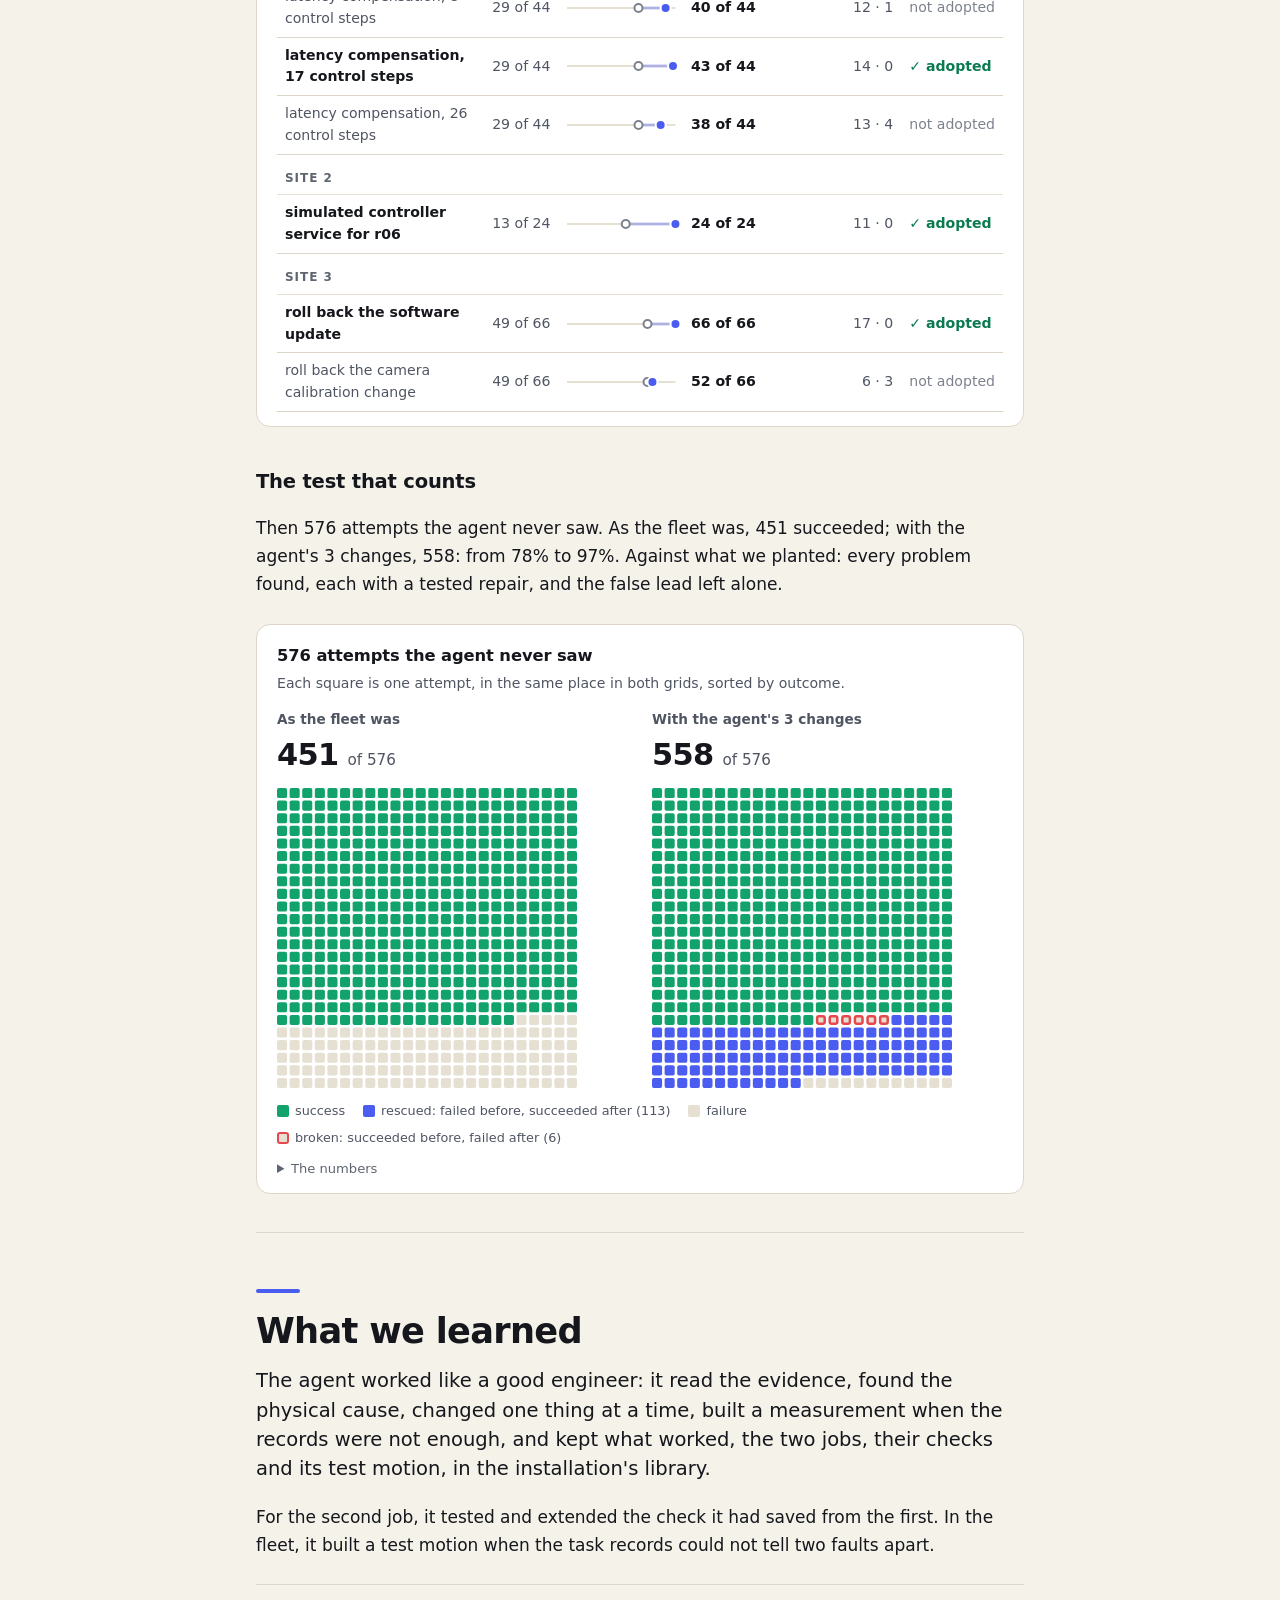
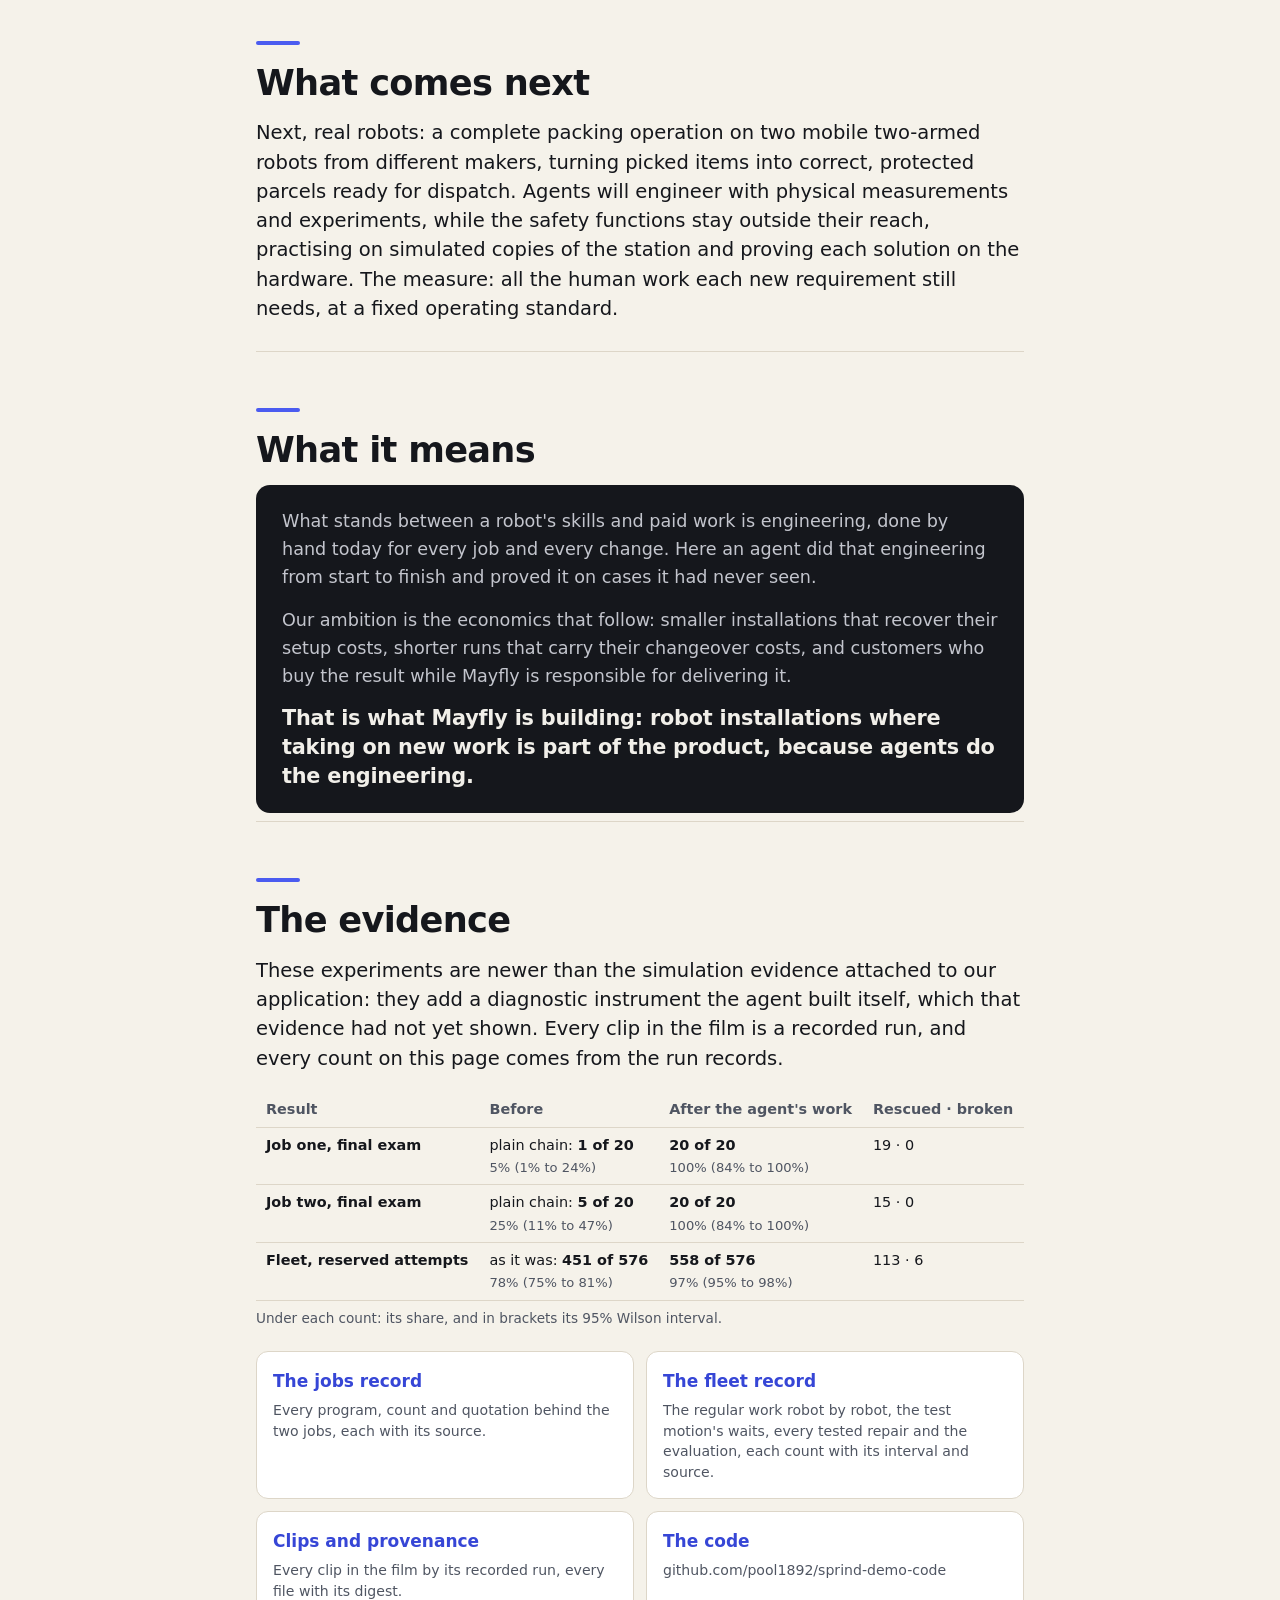
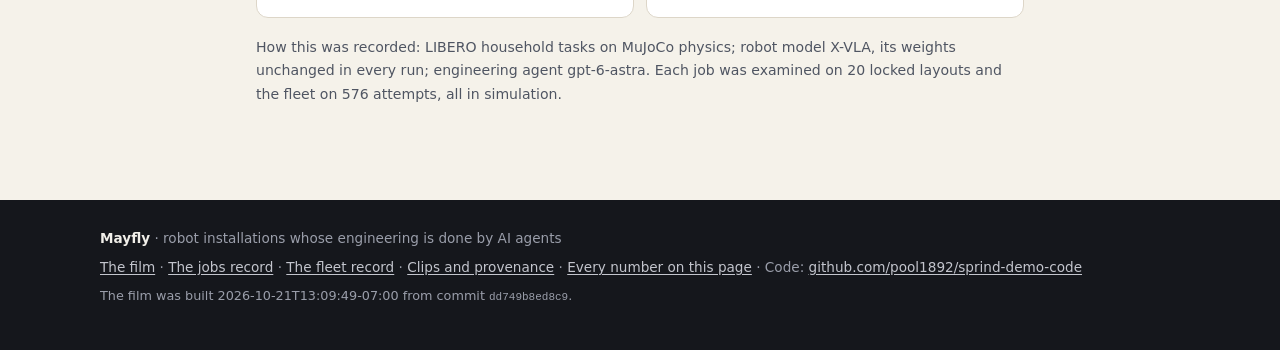
==== commit ab58b0c4: "Site: the Mayfly logo and a recorded frame behind the opening" ====
--- a/index.html
+++ b/index.html
@@ -21,7 +21,7 @@
 <a class="skip" href="#story">Skip to the story</a>
 <header class="hero">
   <div class="wrap">
-    <p class="kicker">Mayfly · simulation evidence</p>
+    <p class="brand"><svg viewBox="0 0 40 40" aria-hidden="true"><circle cx="13" cy="20" r="9" fill="#4B5CF0"/><circle cx="29" cy="13" r="6" fill="#12A26C"/><circle cx="29" cy="29" r="6" fill="#E08A1E"/></svg><span class="wordmark">Mayfly</span><span class="kicker">Simulation evidence</span></p>
     <h1>Can an AI agent engineer a robot?</h1>
     <p class="subtitle">Two experiments in simulation</p>
     <div class="answer"><p><strong>The question.</strong> Can an AI agent do a robot's engineering on its own: find out what needs to
@@ -37,13 +37,17 @@
 agents can do it. Mayfly is building robot installations that take on new work themselves,
 starting with packing for fulfilment providers.</p></div>
     <div class="hero-links">
+      <div class="hero-buttons">
       <a class="code-button" href="https://github.com/pool1892/sprind-demo-code"><svg viewBox="0 0 16 16" aria-hidden="true"><path fill="currentColor" d="M8 0C3.58 0 0 3.58 0 8c0 3.54 2.29 6.53 5.47 7.59.4.07.55-.17.55-.38 0-.19-.01-.82-.01-1.49-2.01.37-2.53-.49-2.69-.94-.09-.23-.48-.94-.82-1.13-.28-.15-.68-.52-.01-.53.63-.01 1.08.58 1.23.82.72 1.21 1.87.87 2.33.66.07-.52.28-.87.51-1.07-1.78-.2-3.64-.89-3.64-3.95 0-.87.31-1.59.82-2.15-.08-.2-.36-1.02.08-2.12 0 0 .67-.21 2.2.82.64-.18 1.32-.27 2-.27.68 0 1.36.09 2 .27 1.53-1.04 2.2-.82 2.2-.82.44 1.1.16 1.92.08 2.12.51.56.82 1.27.82 2.15 0 3.07-1.87 3.75-3.65 3.95.29.25.54.73.54 1.48 0 1.07-.01 1.93-.01 2.2 0 .21.15.46.55.38A8.013 8.013 0 0016 8c0-4.42-3.58-8-8-8z"/></svg><span>The code on GitHub</span><span class="url">github.com/pool1892/sprind-demo-code</span></a>
+      <a class="watch-button" href="#film"><span aria-hidden="true">&#9654;</span> Watch the film <span class="len">10:29</span></a>
+      </div>
       <p class="hero-pages">Behind every number:
         <a href="record/index.html">the jobs record</a> &middot;
         <a href="fleet-record.html">the fleet record</a> &middot;
         <a href="sources.html">clips and provenance</a> &middot;
         <a href="story-values.json">every number on this page</a></p>
     </div>
+    <p class="photo-note">Behind this text: the agent's first job, done, in a frame from its recorded run.</p>
   </div>
 </header>
 
--- a/static/style.css
+++ b/static/style.css
@@ -461,3 +461,36 @@
   .loop li:not(:last-child)::after { content: "\2193"; right: auto; left: 24px; top: auto; bottom: -23px; transform: none; }
   .loop li:last-child::after { right: -26px; }
 }
+
+/* ---- the opening: logo, a recorded frame behind the text, an invitation to the film ----- */
+.hero { position: relative; overflow: hidden; isolation: isolate; }
+/* the frame fills the right part, centred on the cabinet with the bowl and the open drawer */
+.hero::before { content: ""; position: absolute; top: 0; bottom: 0; right: 0; left: 44%; z-index: -2;
+  background: url("hero-job-done.jpg") 34% 58% / cover no-repeat; opacity: 0.7;
+  animation: hero-drift 24s ease-in-out infinite alternate; transform-origin: 40% 60%; }
+.hero::after { content: ""; position: absolute; inset: 0; z-index: -1;
+  background: linear-gradient(90deg, var(--dark) 0%, var(--dark) 44%, rgba(21, 23, 28, 0.78) 52%,
+    rgba(21, 23, 28, 0.30) 72%, rgba(21, 23, 28, 0.12) 100%),
+    linear-gradient(0deg, var(--dark) 0%, rgba(21, 23, 28, 0) 24%); }
+@keyframes hero-drift { from { transform: scale(1.06); } to { transform: scale(1); } }
+@media (prefers-reduced-motion: reduce) { .hero::before { animation: none; } }
+
+.brand { display: flex; align-items: center; gap: 10px; margin: 0 0 26px; }
+.brand svg { width: 30px; height: 30px; flex: none; }
+.brand .wordmark { font-size: 1.45rem; font-weight: 820; letter-spacing: -0.03em; color: #fff; }
+.hero .brand .kicker { margin: 0 0 0 8px; padding-left: 14px; border-left: 1px solid rgba(255, 255, 255, 0.25);
+  line-height: 1.6; }
+
+.hero-buttons { display: flex; flex-wrap: wrap; gap: 12px; align-items: center; }
+.watch-button { display: inline-flex; align-items: center; gap: 8px; padding: 10px 18px; border-radius: 999px;
+  border: 1px solid rgba(255, 255, 255, 0.45); color: #fff; font-weight: 650; font-size: 0.98rem;
+  text-decoration: none; background: rgba(21, 23, 28, 0.35); }
+.watch-button:hover { background: rgba(255, 255, 255, 0.12); border-color: #fff; }
+.watch-button .len { color: var(--dark-ink-3); font-weight: 500; }
+.photo-note { margin: 26px 0 0; font-size: 0.78rem; color: var(--dark-ink-3); text-align: right; max-width: none; }
+
+@media (max-width: 860px) {
+  .hero::before { left: 0; background-position: 40% 40%; opacity: 0.36; }
+  .hero::after { background: linear-gradient(180deg, rgba(21, 23, 28, 0.55) 0%, var(--dark) 62%); }
+  .photo-note { text-align: left; }
+}
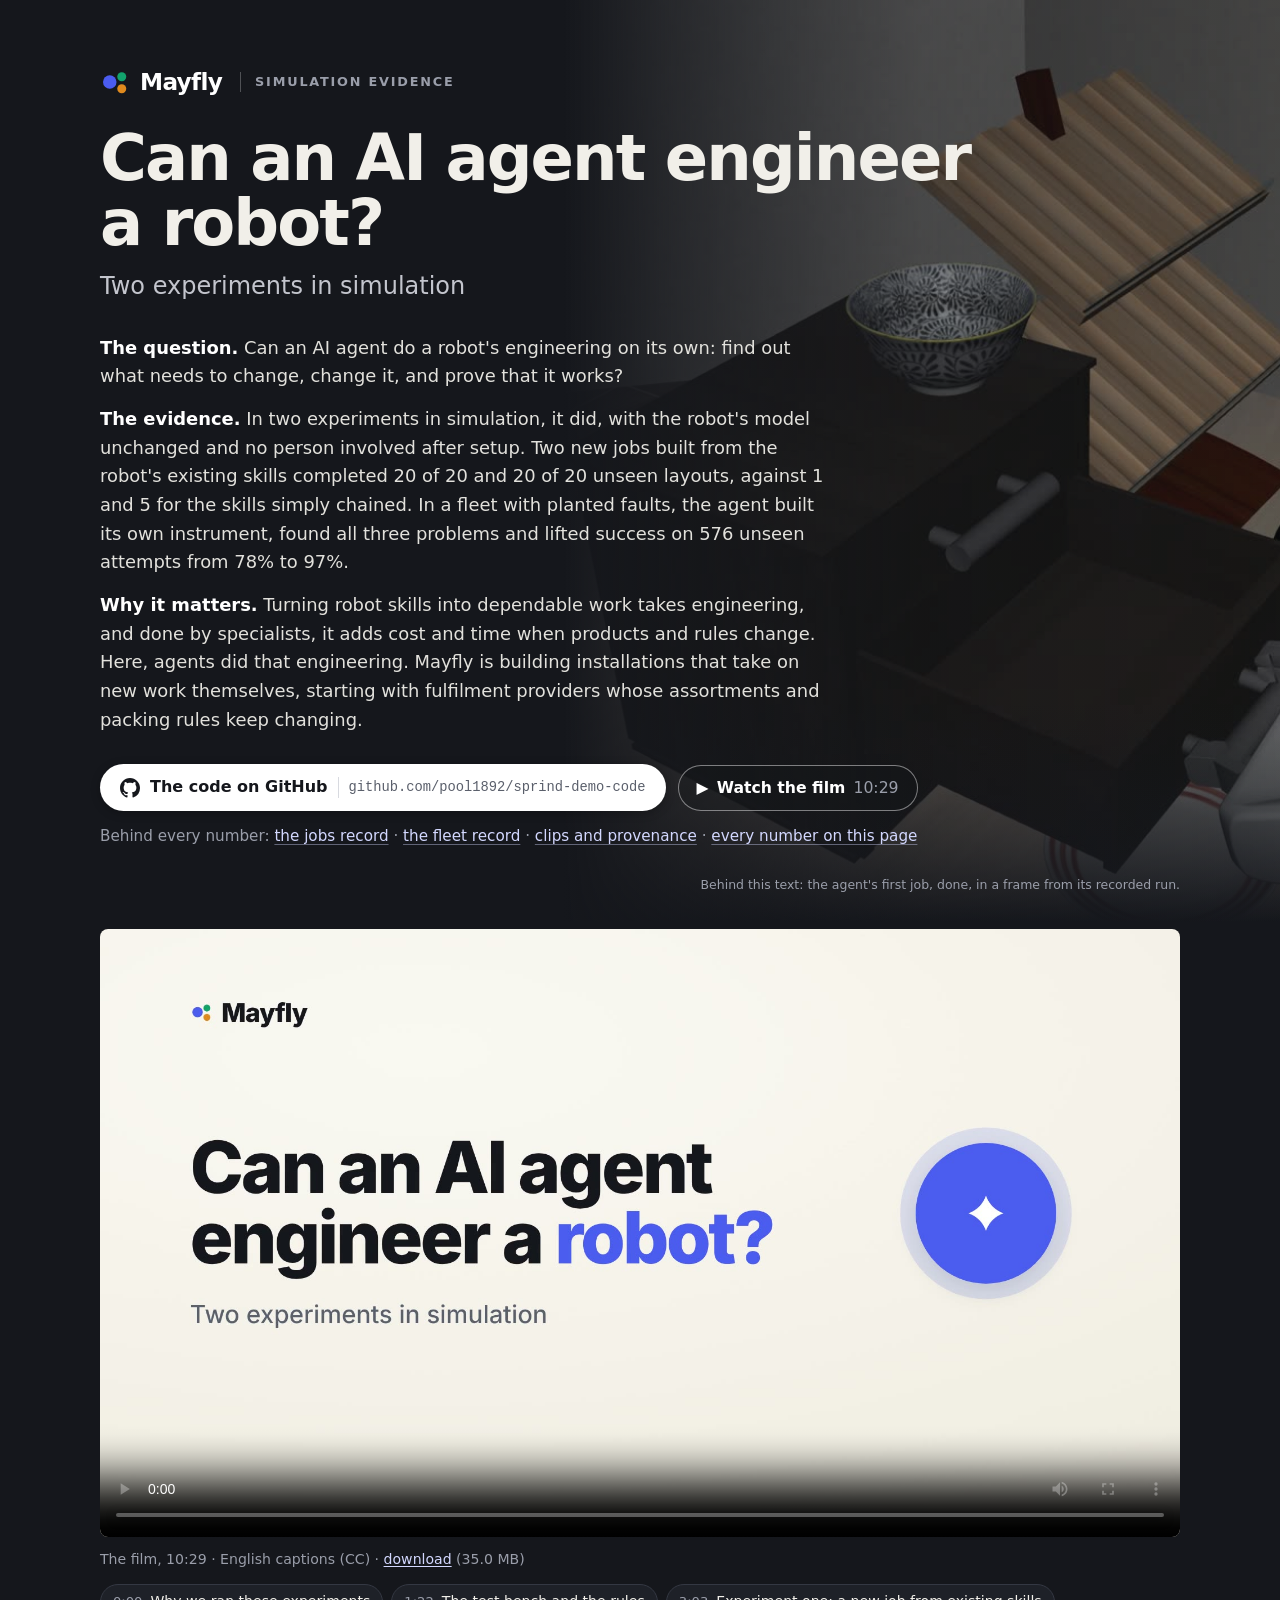
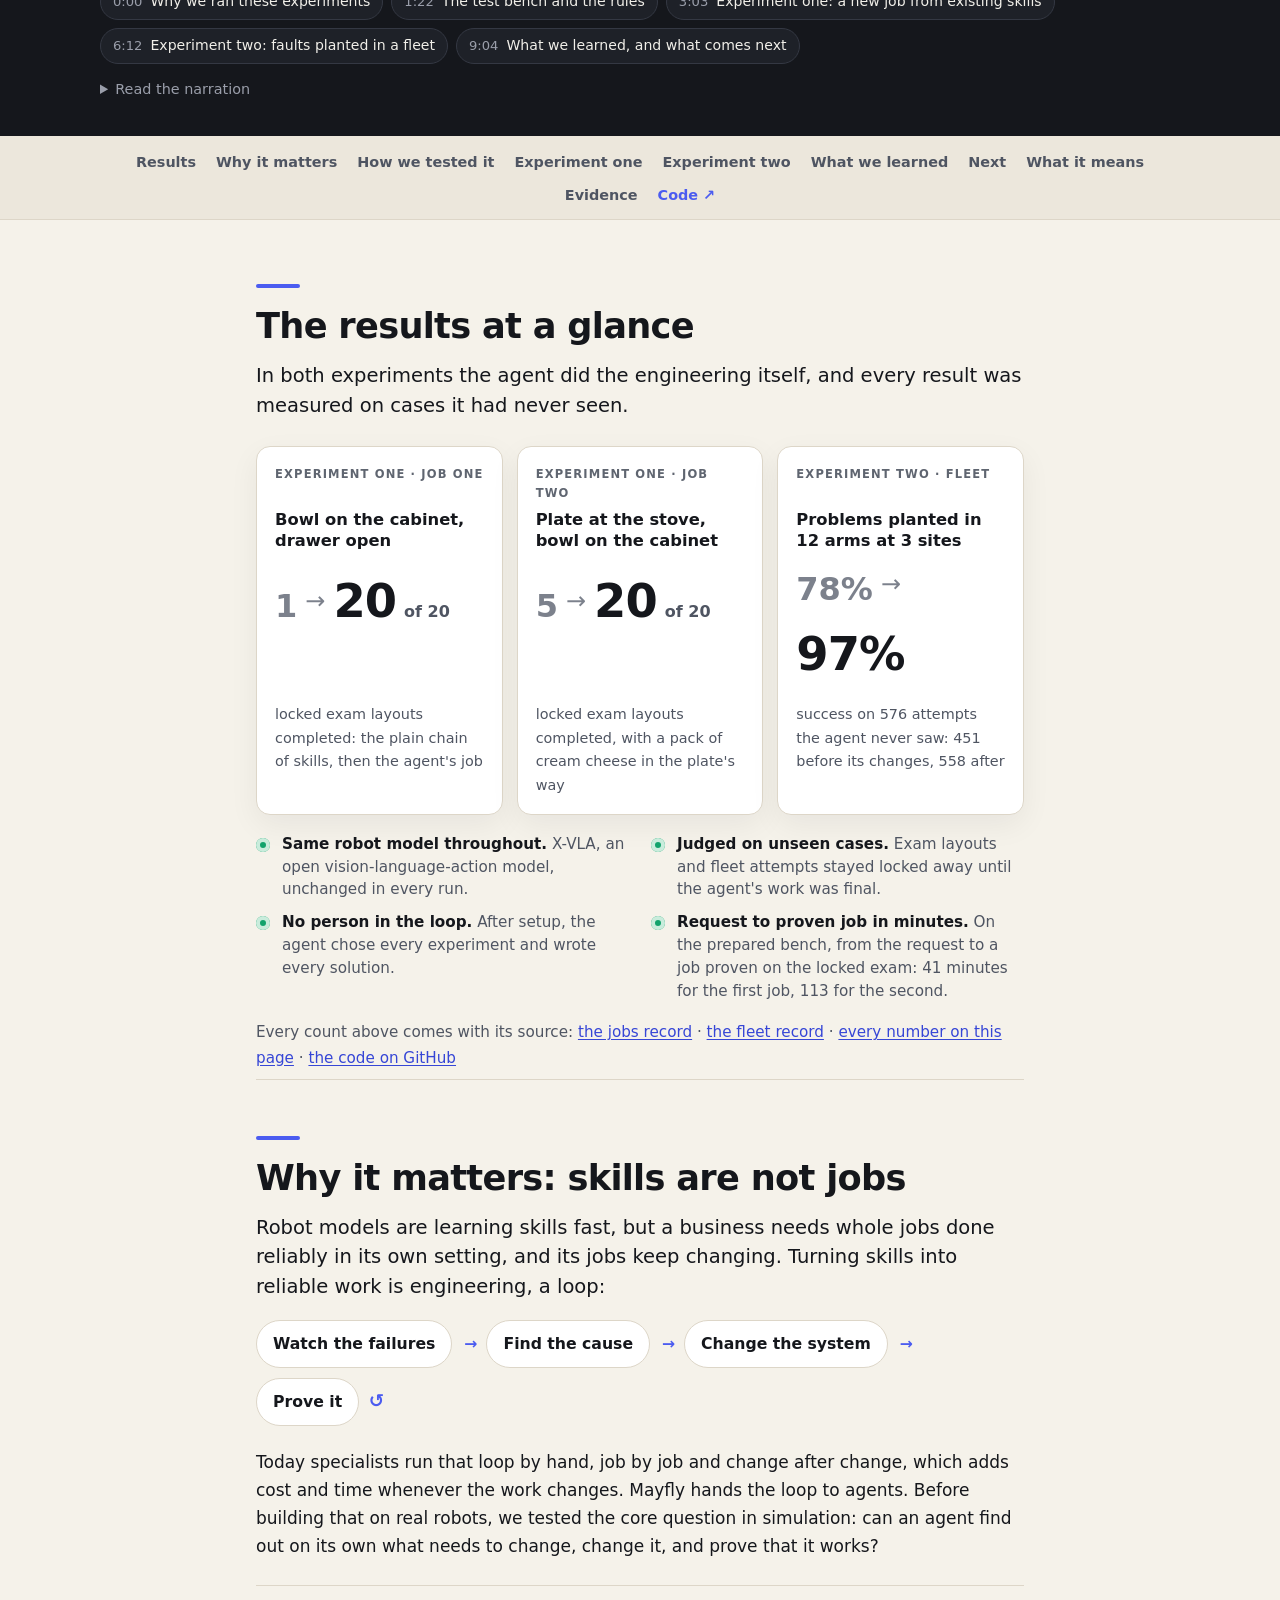
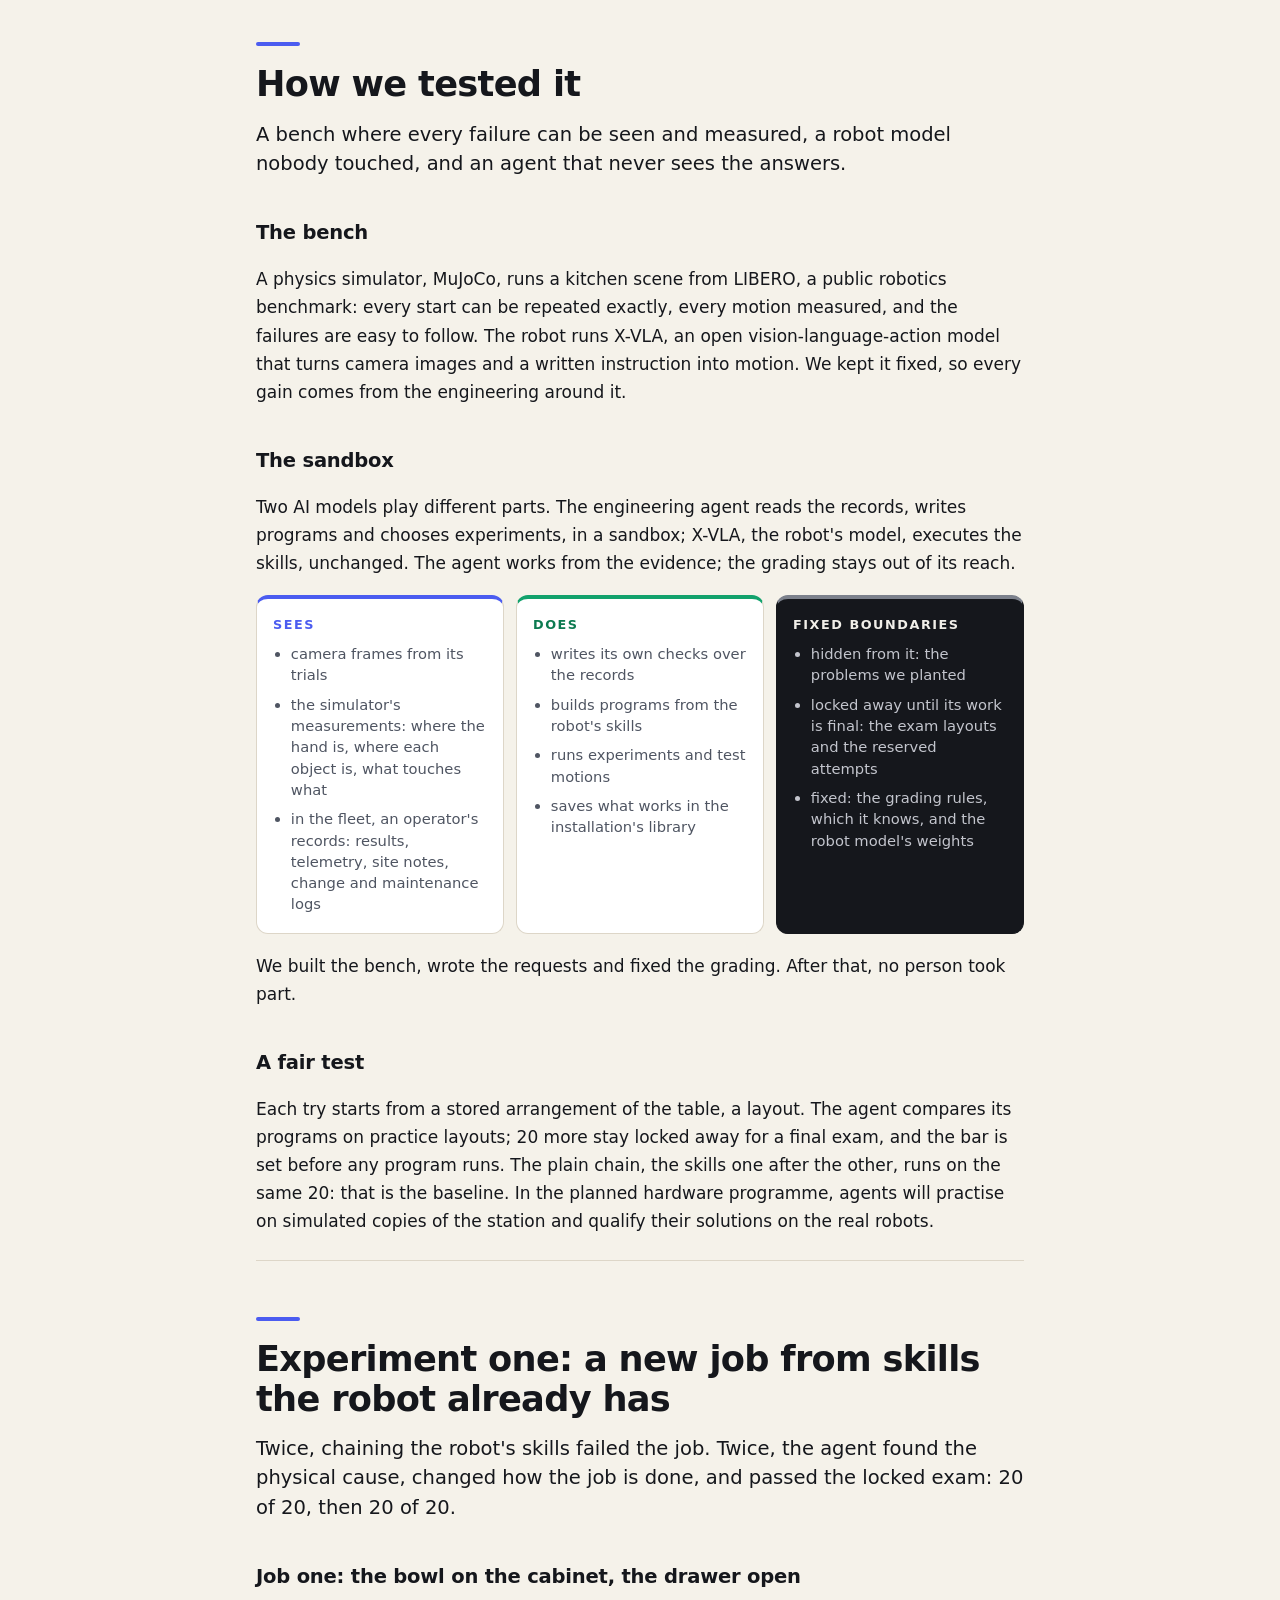
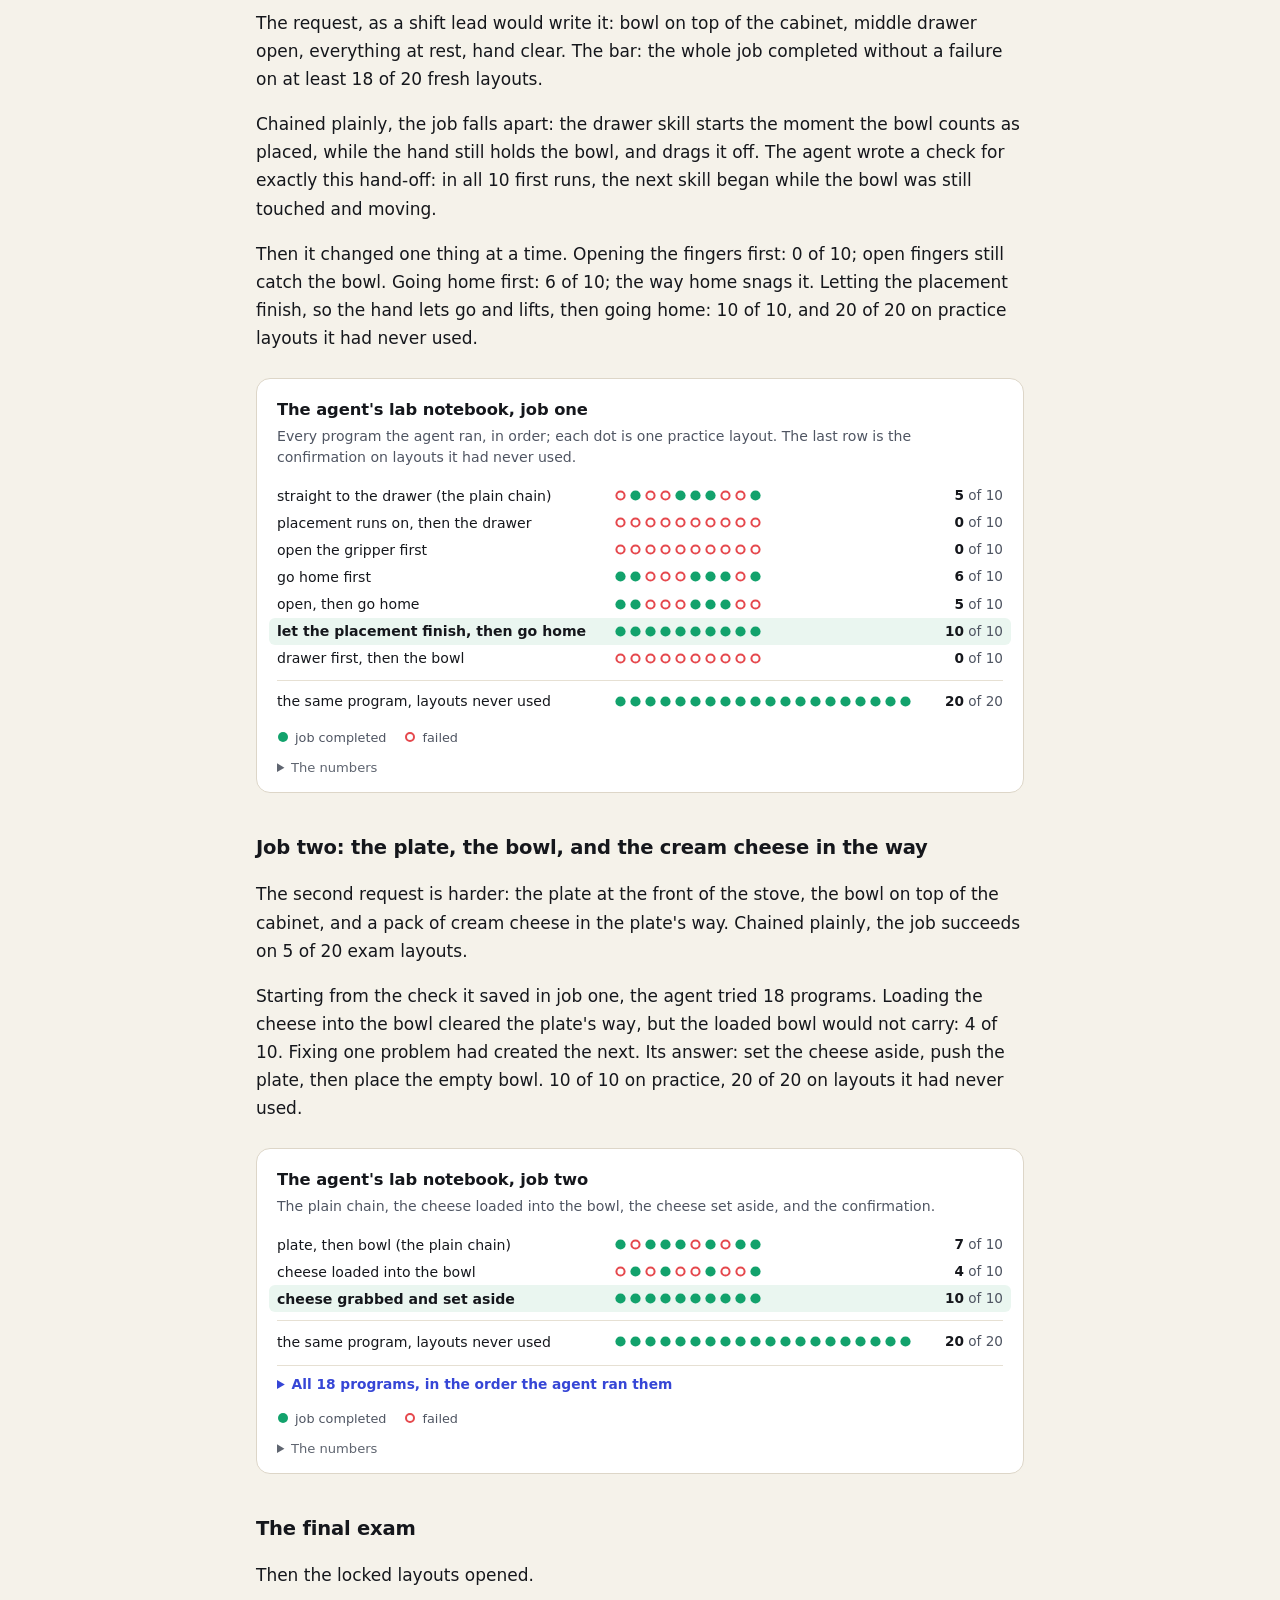
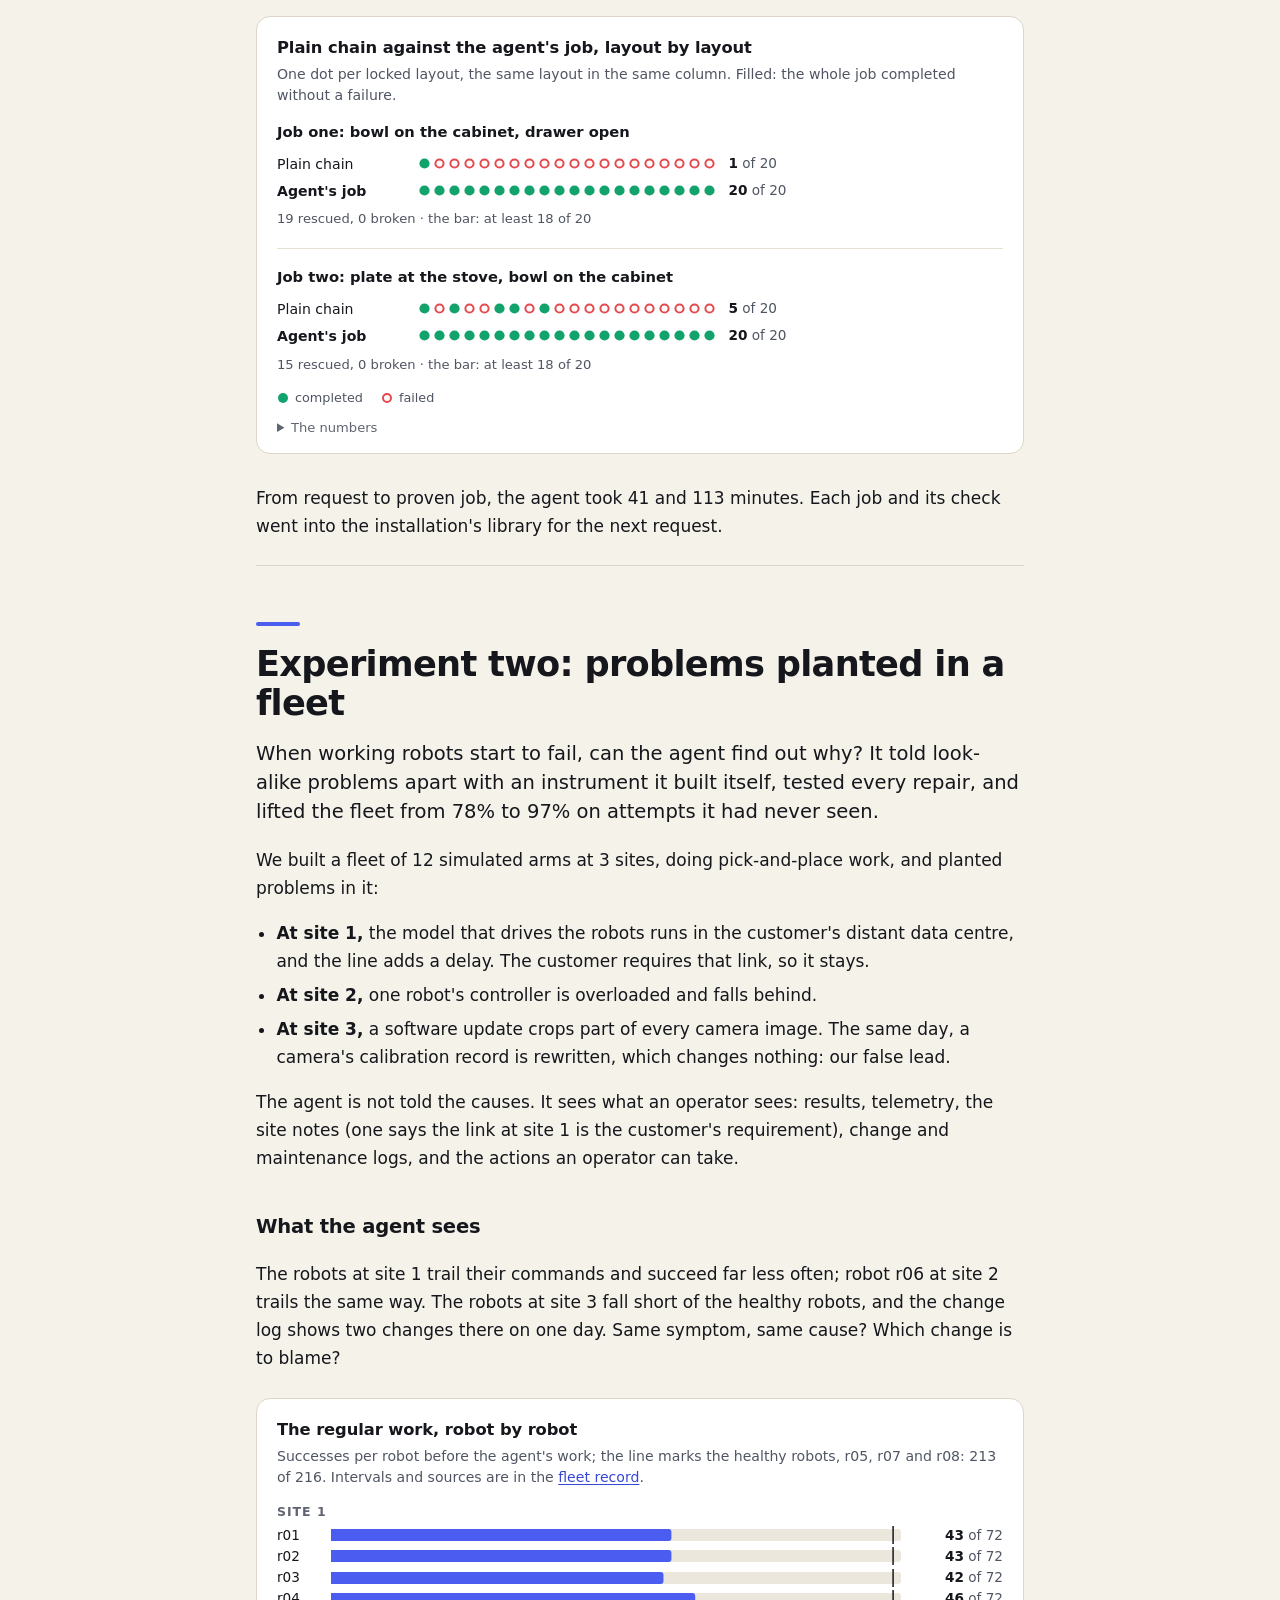
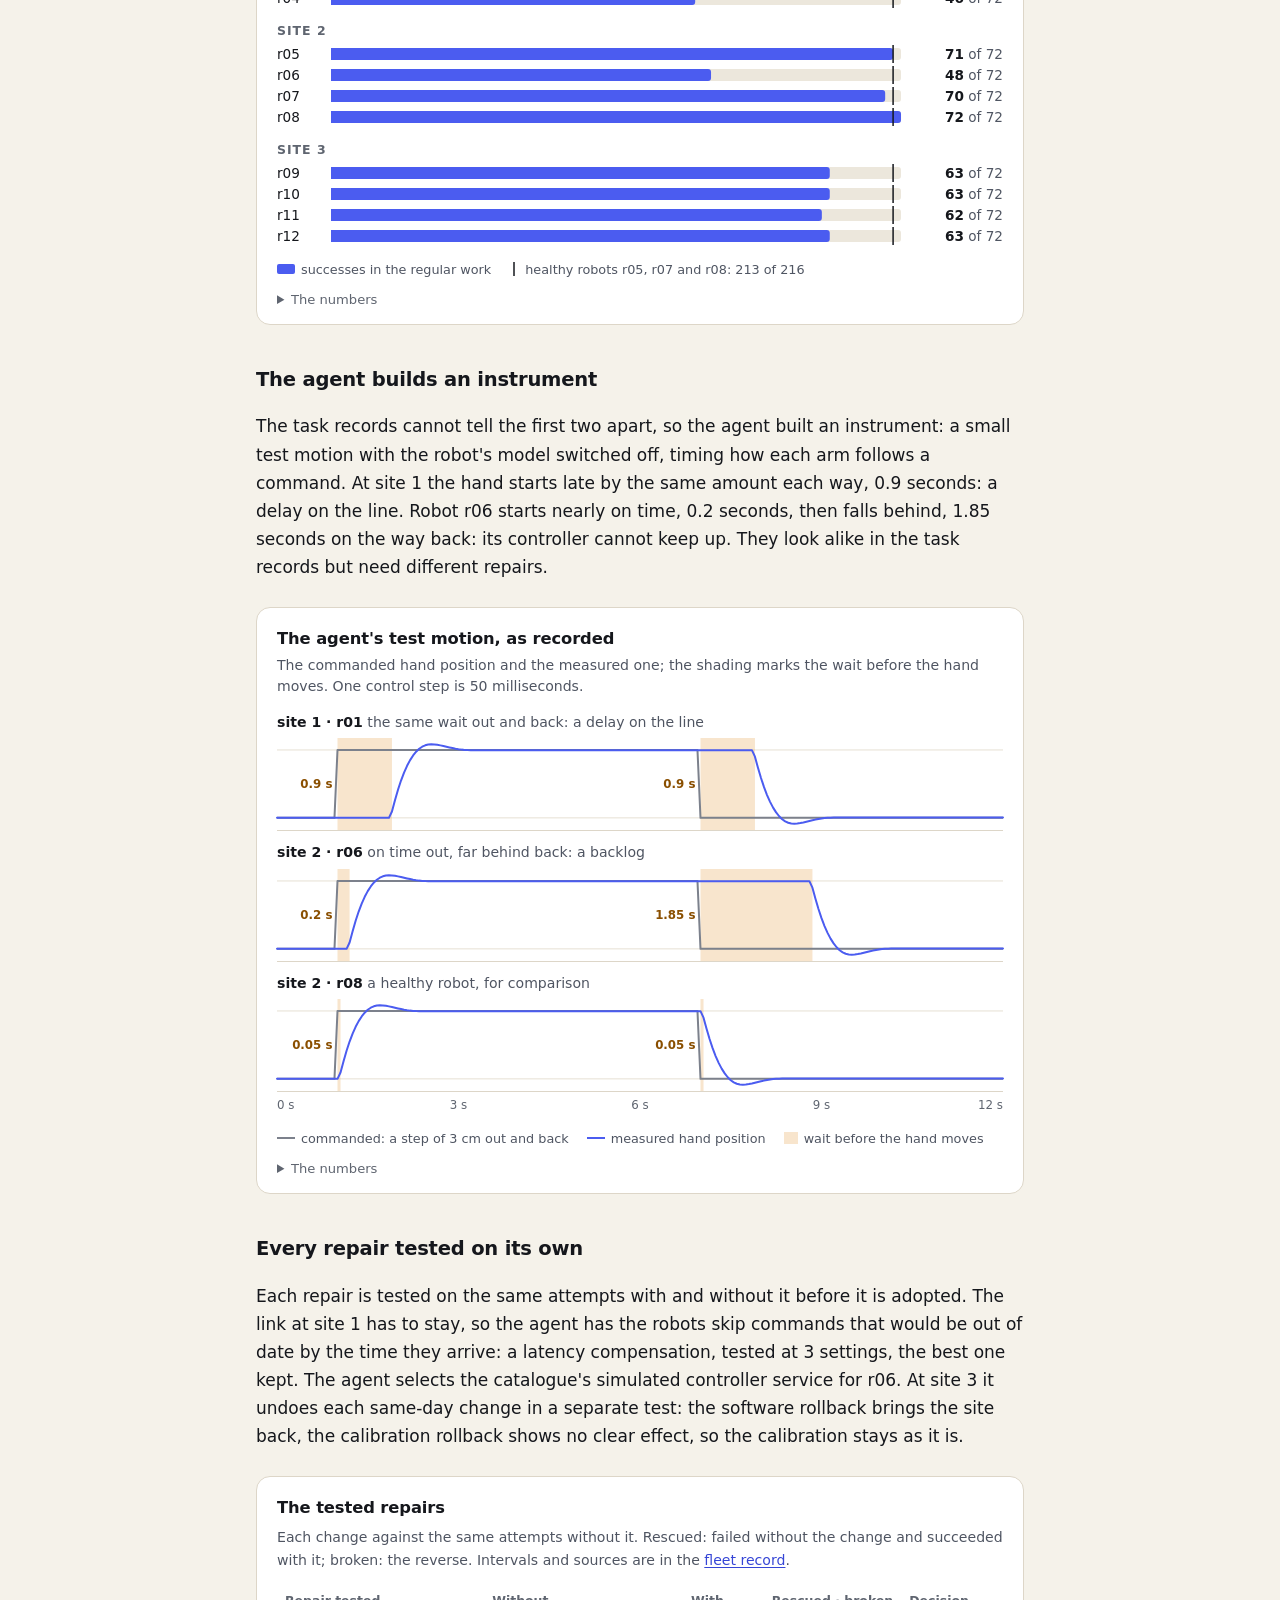
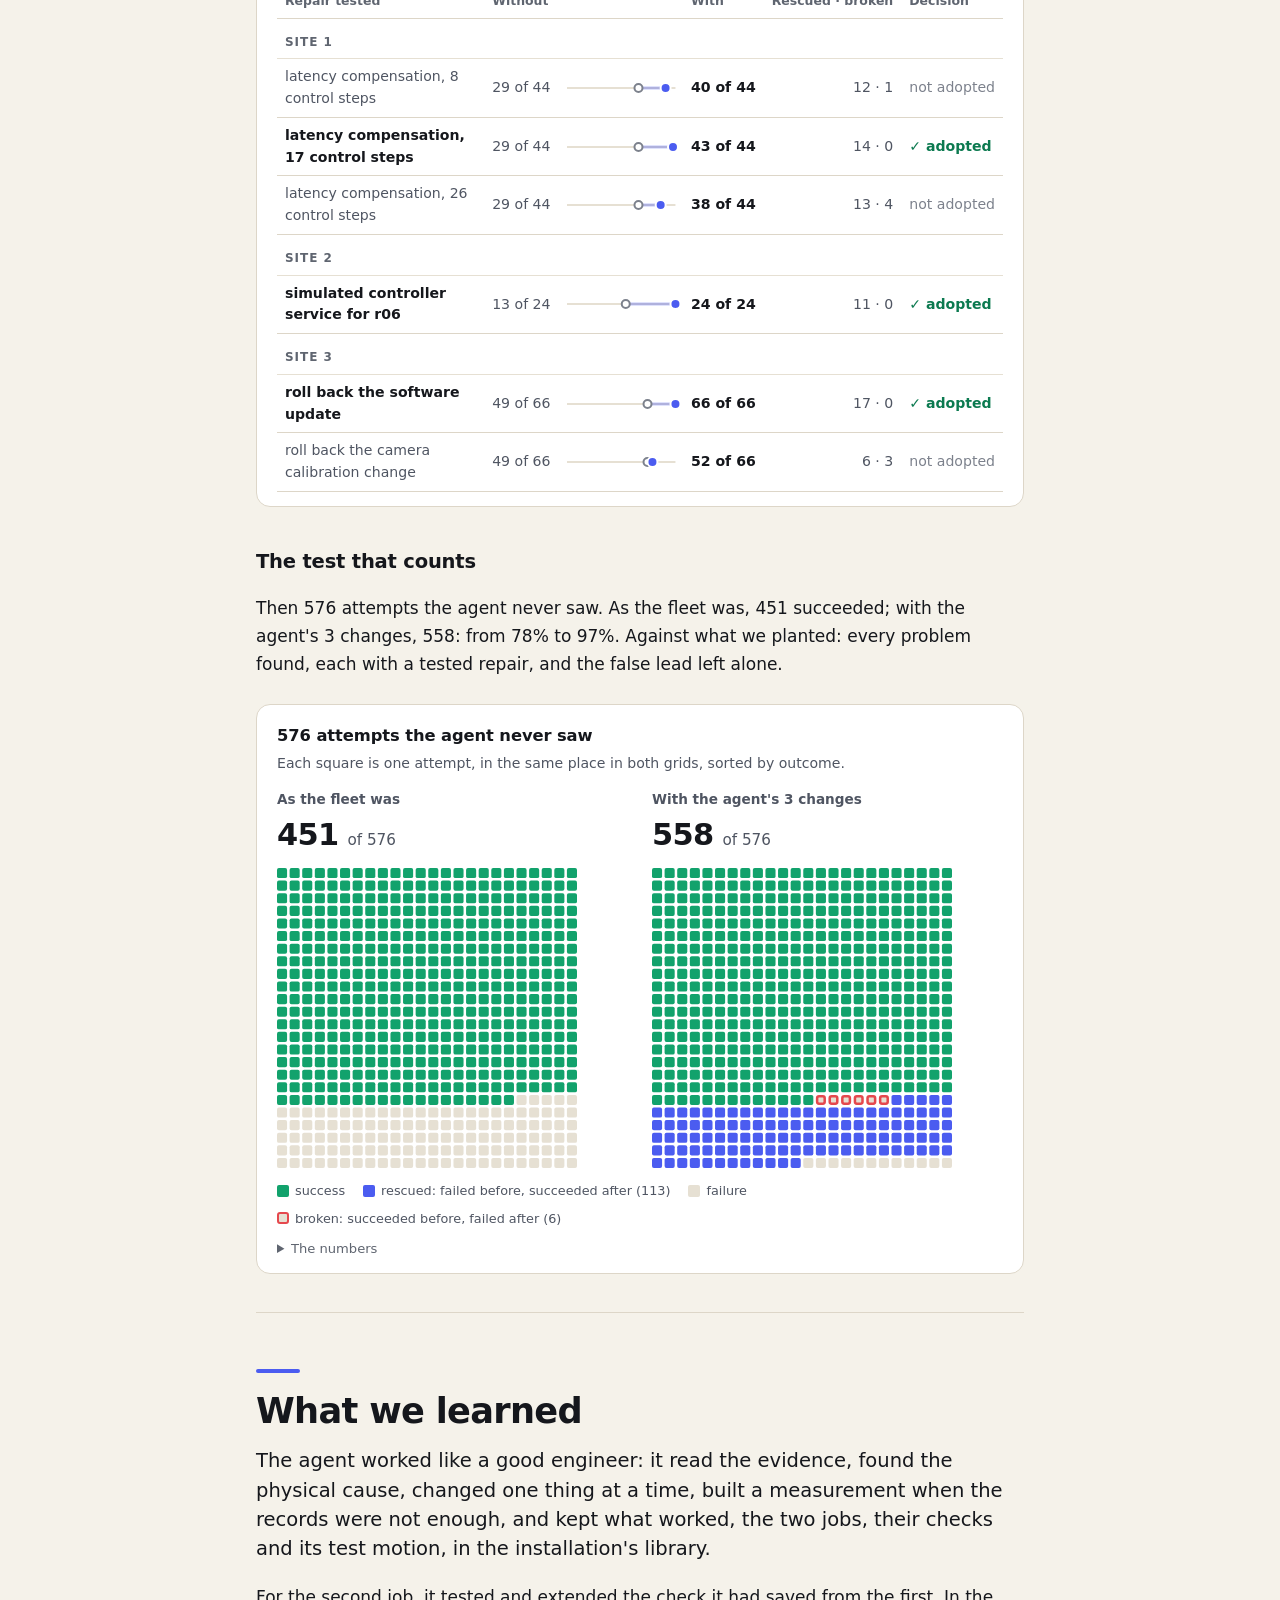
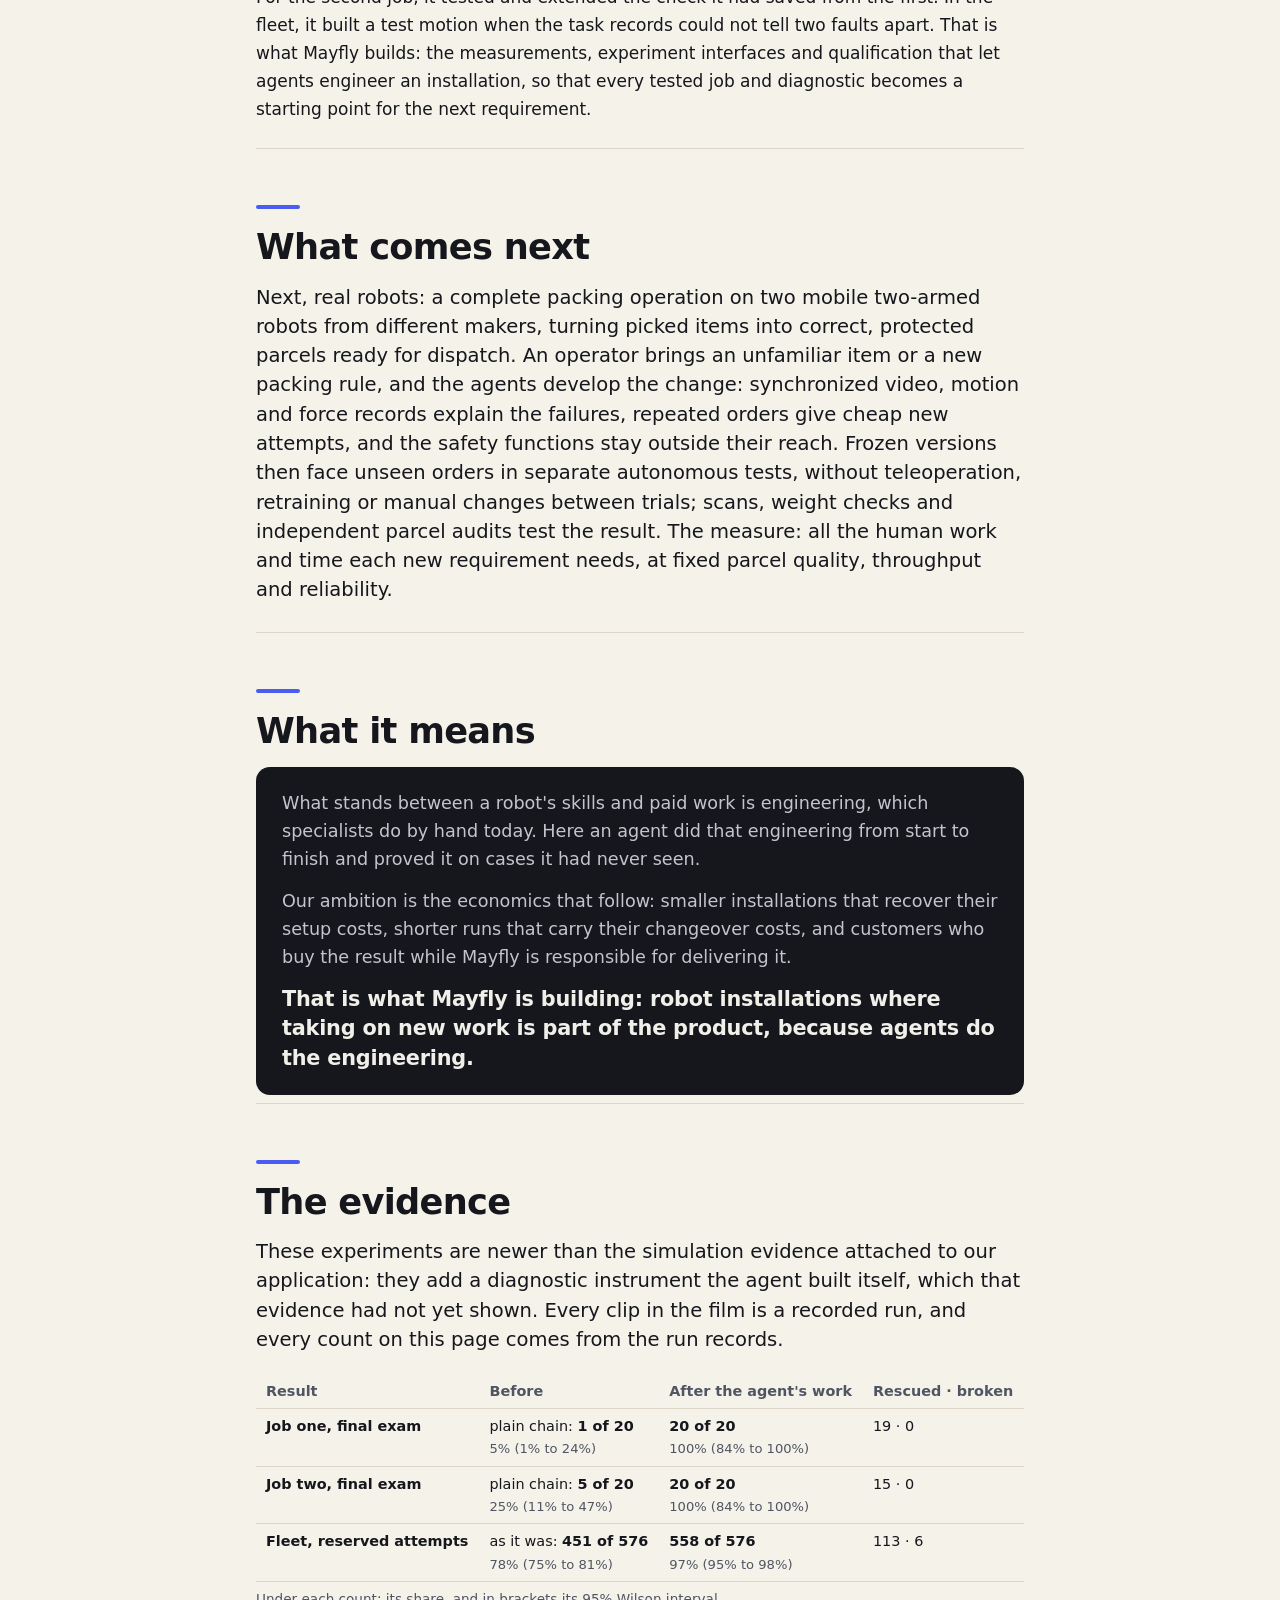
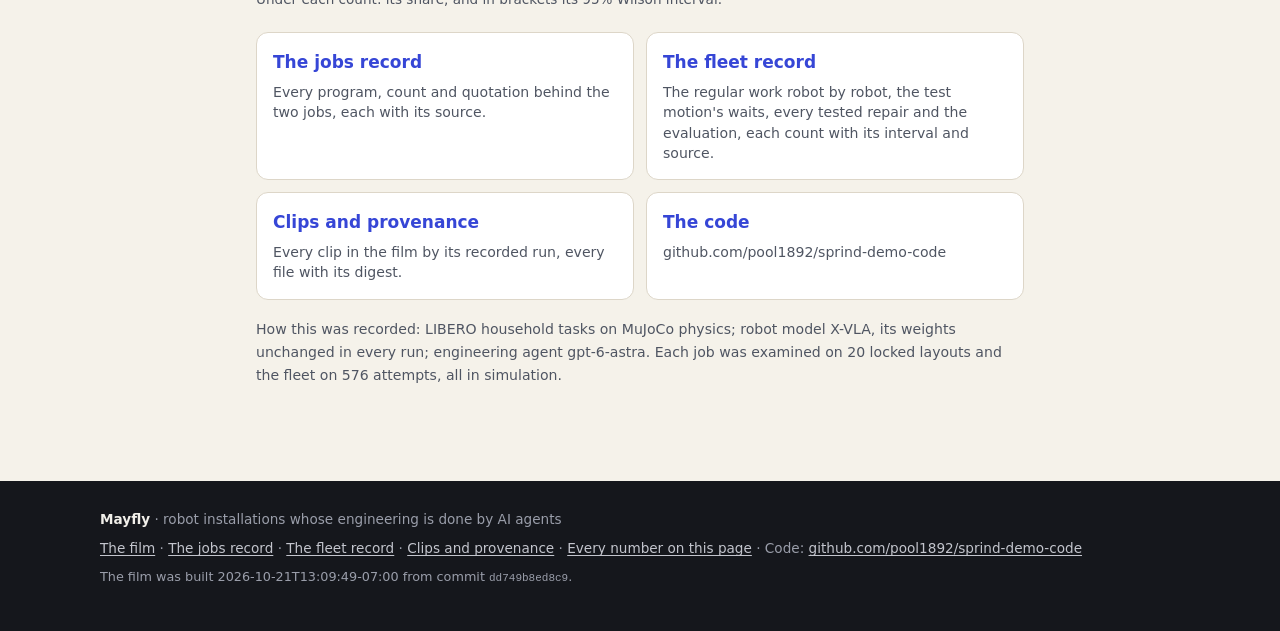
==== commit 865bb0ad: "Site: the SPRIND jury review round (both revisions)" ====
--- a/index.html
+++ b/index.html
@@ -4,11 +4,11 @@
 <meta charset="utf-8">
 <meta name="viewport" content="width=device-width, initial-scale=1">
 <title>Can an AI agent engineer a robot? &middot; Mayfly</title>
-<meta name="description" content="The question. Can an AI agent do a robot&#x27;s engineering on its own: find out what needs to change, change it, and prove that it works? The evidence. In two experiments in simulation, it did, with the robot&#x27;s model unchanged and no person involved after setup. Two new jobs built from the robot&#x27;s existing skills completed 20 of 20 and 20 of 20 unseen layouts, against 1 and 5 for the skills simply chained. In a fleet with planted faults, the agent built its own instrument, found all three problems and lifted success on 576 unseen attempts from 78% to 97%. Why it matters. This engineering makes every new robot job slow and expensive today, and agents can do it. Mayfly is building robot installations that take on new work themselves, starting with packing for fulfilment providers.">
+<meta name="description" content="The question. Can an AI agent do a robot&#x27;s engineering on its own: find out what needs to change, change it, and prove that it works? The evidence. In two experiments in simulation, it did, with the robot&#x27;s model unchanged and no person involved after setup. Two new jobs built from the robot&#x27;s existing skills completed 20 of 20 and 20 of 20 unseen layouts, against 1 and 5 for the skills simply chained. In a fleet with planted faults, the agent built its own instrument, found all three problems and lifted success on 576 unseen attempts from 78% to 97%. Why it matters. Turning robot skills into dependable work takes engineering, and done by specialists, it adds cost and time when products and rules change. Here, agents did that engineering. Mayfly is building installations that take on new work themselves, starting with fulfilment providers whose assortments and packing rules keep changing.">
 <meta name="generator" content="fleetlab.film-site/1">
 <meta name="color-scheme" content="light">
 <meta property="og:title" content="Can an AI agent engineer a robot?">
-<meta property="og:description" content="The question. Can an AI agent do a robot&#x27;s engineering on its own: find out what needs to change, change it, and prove that it works? The evidence. In two experiments in simulation, it did, with the robot&#x27;s model unchanged and no person involved after setup. Two new jobs built from the robot&#x27;s existing skills completed 20 of 20 and 20 of 20 unseen layouts, against 1 and 5 for the skills simply chained. In a fleet with planted faults, the agent built its own instrument, found all three problems and lifted success on 576 unseen attempts from 78% to 97%. Why it matters. This engineering makes every new robot job slow and expensive today, and agents can do it. Mayfly is building robot installations that take on new work themselves, starting with packing for fulfilment providers.">
+<meta property="og:description" content="The question. Can an AI agent do a robot&#x27;s engineering on its own: find out what needs to change, change it, and prove that it works? The evidence. In two experiments in simulation, it did, with the robot&#x27;s model unchanged and no person involved after setup. Two new jobs built from the robot&#x27;s existing skills completed 20 of 20 and 20 of 20 unseen layouts, against 1 and 5 for the skills simply chained. In a fleet with planted faults, the agent built its own instrument, found all three problems and lifted success on 576 unseen attempts from 78% to 97%. Why it matters. Turning robot skills into dependable work takes engineering, and done by specialists, it adds cost and time when products and rules change. Here, agents did that engineering. Mayfly is building installations that take on new work themselves, starting with fulfilment providers whose assortments and packing rules keep changing.">
 <meta property="og:type" content="video.other">
 <meta name="twitter:card" content="summary_large_image">
 <meta property="og:image" content="https://pool1892.github.io/sprind-demo-page/film/poster.jpg">
@@ -33,9 +33,11 @@
 In a fleet with planted faults, the agent built its own instrument, found all three problems
 and lifted success on 576 unseen attempts from 78% to
 97%.</p>
-<p><strong>Why it matters.</strong> This engineering makes every new robot job slow and expensive today, and
-agents can do it. Mayfly is building robot installations that take on new work themselves,
-starting with packing for fulfilment providers.</p></div>
+<p><strong>Why it matters.</strong> Turning robot skills into dependable work takes engineering, and done by
+specialists, it adds cost and time when products and rules change. Here, agents did that
+engineering. Mayfly is building installations that take on new
+work themselves, starting with fulfilment providers whose assortments and packing rules keep
+changing.</p></div>
     <div class="hero-links">
       <div class="hero-buttons">
       <a class="code-button" href="https://github.com/pool1892/sprind-demo-code"><svg viewBox="0 0 16 16" aria-hidden="true"><path fill="currentColor" d="M8 0C3.58 0 0 3.58 0 8c0 3.54 2.29 6.53 5.47 7.59.4.07.55-.17.55-.38 0-.19-.01-.82-.01-1.49-2.01.37-2.53-.49-2.69-.94-.09-.23-.48-.94-.82-1.13-.28-.15-.68-.52-.01-.53.63-.01 1.08.58 1.23.82.72 1.21 1.87.87 2.33.66.07-.52.28-.87.51-1.07-1.78-.2-3.64-.89-3.64-3.95 0-.87.31-1.59.82-2.15-.08-.2-.36-1.02.08-2.12 0 0 .67-.21 2.2.82.64-.18 1.32-.27 2-.27.68 0 1.36.09 2 .27 1.53-1.04 2.2-.82 2.2-.82.44 1.1.16 1.92.08 2.12.51.56.82 1.27.82 2.15 0 3.07-1.87 3.75-3.65 3.95.29.25.54.73.54 1.48 0 1.07-.01 1.93-.01 2.2 0 .21.15.46.55.38A8.013 8.013 0 0016 8c0-4.42-3.58-8-8-8z"/></svg><span>The code on GitHub</span><span class="url">github.com/pool1892/sprind-demo-code</span></a>
@@ -152,7 +154,7 @@
 <li><strong>Same robot model throughout.</strong> X-VLA, an open vision-language-action model, unchanged in every run.</li>
 <li><strong>Judged on unseen cases.</strong> Exam layouts and fleet attempts stayed locked away until the agent's work was final.</li>
 <li><strong>No person in the loop.</strong> After setup, the agent chose every experiment and wrote every solution.</li>
-<li><strong>Request to proven job in minutes.</strong> 41 minutes for the first job, 113 for the second.</li>
+<li><strong>Request to proven job in minutes.</strong> On the prepared bench, from the request to a job proven on the locked exam: 41 minutes for the first job, 113 for the second.</li>
 </ul>
 
 <p class="pointers">Every count above comes with its source: <a href="record/index.html">the jobs record</a> · <a href="fleet-record.html">the fleet record</a> · <a href="story-values.json">every number on this page</a> · <a href="https://github.com/pool1892/sprind-demo-code">the code on GitHub</a></p>
@@ -169,8 +171,8 @@
 <li>Prove it</li>
 </ol>
 
-<p>Today specialists run that loop by hand, for every job and every change, which makes
-automation slow and expensive. Mayfly hands the loop to agents. Before building that on real
+<p>Today specialists run that loop by hand, job by job and change after change, which adds cost
+and time whenever the work changes. Mayfly hands the loop to agents. Before building that on real
 robots, we tested the core question in simulation: can an agent find out on its own what needs
 to change, change it, and prove that it works?</p>
 </section>
@@ -306,21 +308,26 @@
 one thing at a time, built a measurement when the records were not enough, and kept what
 worked, the two jobs, their checks and its test motion, in the installation's library.</p>
 <p>For the second job, it tested and extended the check it had saved from the first. In the fleet,
-it built a test motion when the task records could not tell two faults apart.</p>
+it built a test motion when the task records could not tell two faults apart. That is what Mayfly
+builds: the measurements, experiment interfaces and qualification that let agents engineer an
+installation, so that every tested job and diagnostic becomes a starting point for the next
+requirement.</p>
 </section>
 <section class="story-section" id="section-next" aria-labelledby="next"><h2 data-toc="Next" id="next">What comes next</h2>
 <p>Next, real robots: a complete packing operation on two mobile two-armed robots from different
-makers, turning picked items into correct, protected parcels ready for dispatch. Agents will
-engineer with physical measurements and experiments, while the safety functions stay outside
-their reach, practising on simulated copies of the station and proving each solution on the
-hardware. The measure: all the human work each new requirement still needs, at a fixed
-operating standard.</p>
+makers, turning picked items into correct, protected parcels ready for dispatch. An operator
+brings an unfamiliar item or a new packing rule, and the agents develop the change: synchronized
+video, motion and force records explain the failures, repeated orders give cheap new attempts,
+and the safety functions stay outside their reach. Frozen versions then face unseen orders in
+separate autonomous tests, without teleoperation, retraining or manual changes between trials;
+scans, weight checks and independent parcel audits test the result. The measure: all the human
+work and time each new requirement needs, at fixed parcel quality, throughput and reliability.</p>
 </section>
 <section class="story-section" id="section-what-it-means" aria-labelledby="what-it-means"><h2 data-toc="What it means" id="what-it-means">What it means</h2>
 <div class="so-what">
-<p>What stands between a robot's skills and paid work is engineering, done by hand today for
-every job and every change. Here an agent did that engineering from start to finish and proved
-it on cases it had never seen.</p>
+<p>What stands between a robot's skills and paid work is engineering, which specialists do by
+hand today. Here an agent did that engineering from start to finish and proved it on cases it
+had never seen.</p>
 <p>Our ambition is the economics that follow: smaller installations that recover their setup
 costs, shorter runs that carry their changeover costs, and customers who buy the result while
 Mayfly is responsible for delivering it.</p>
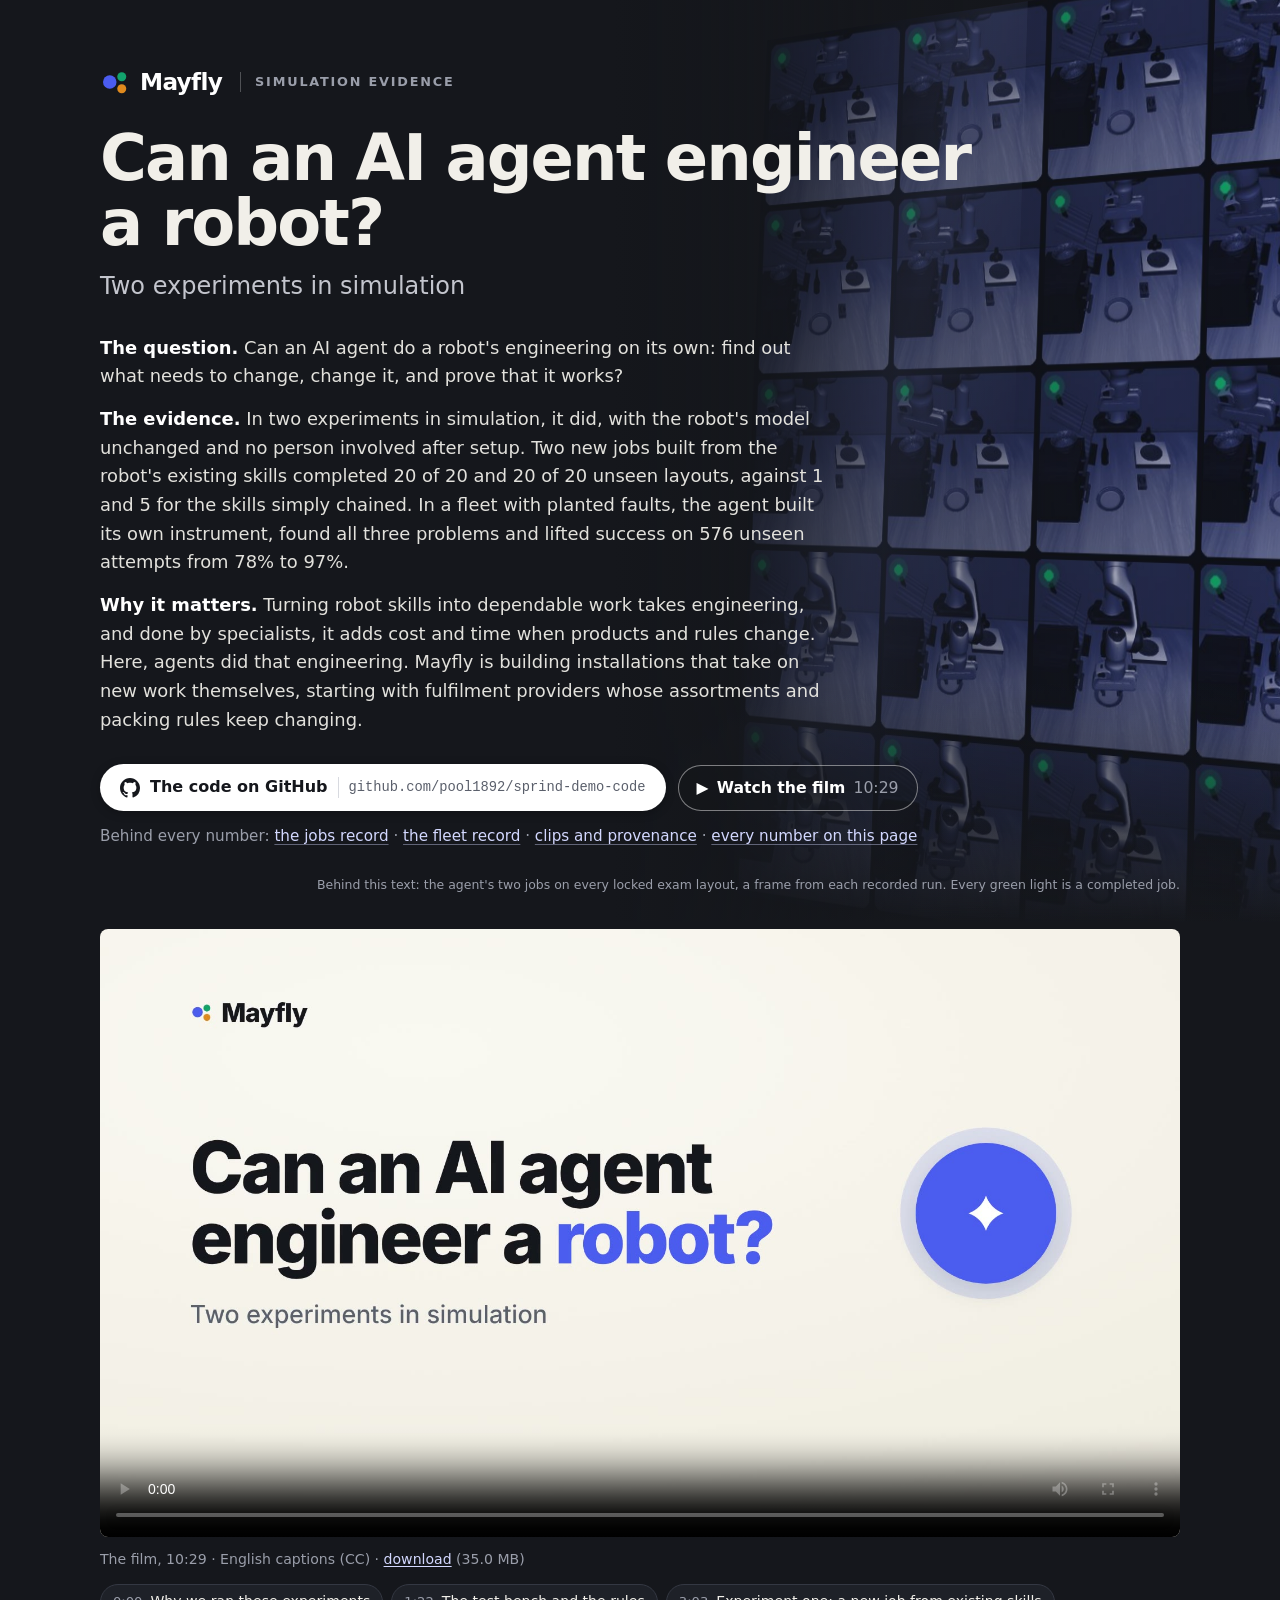
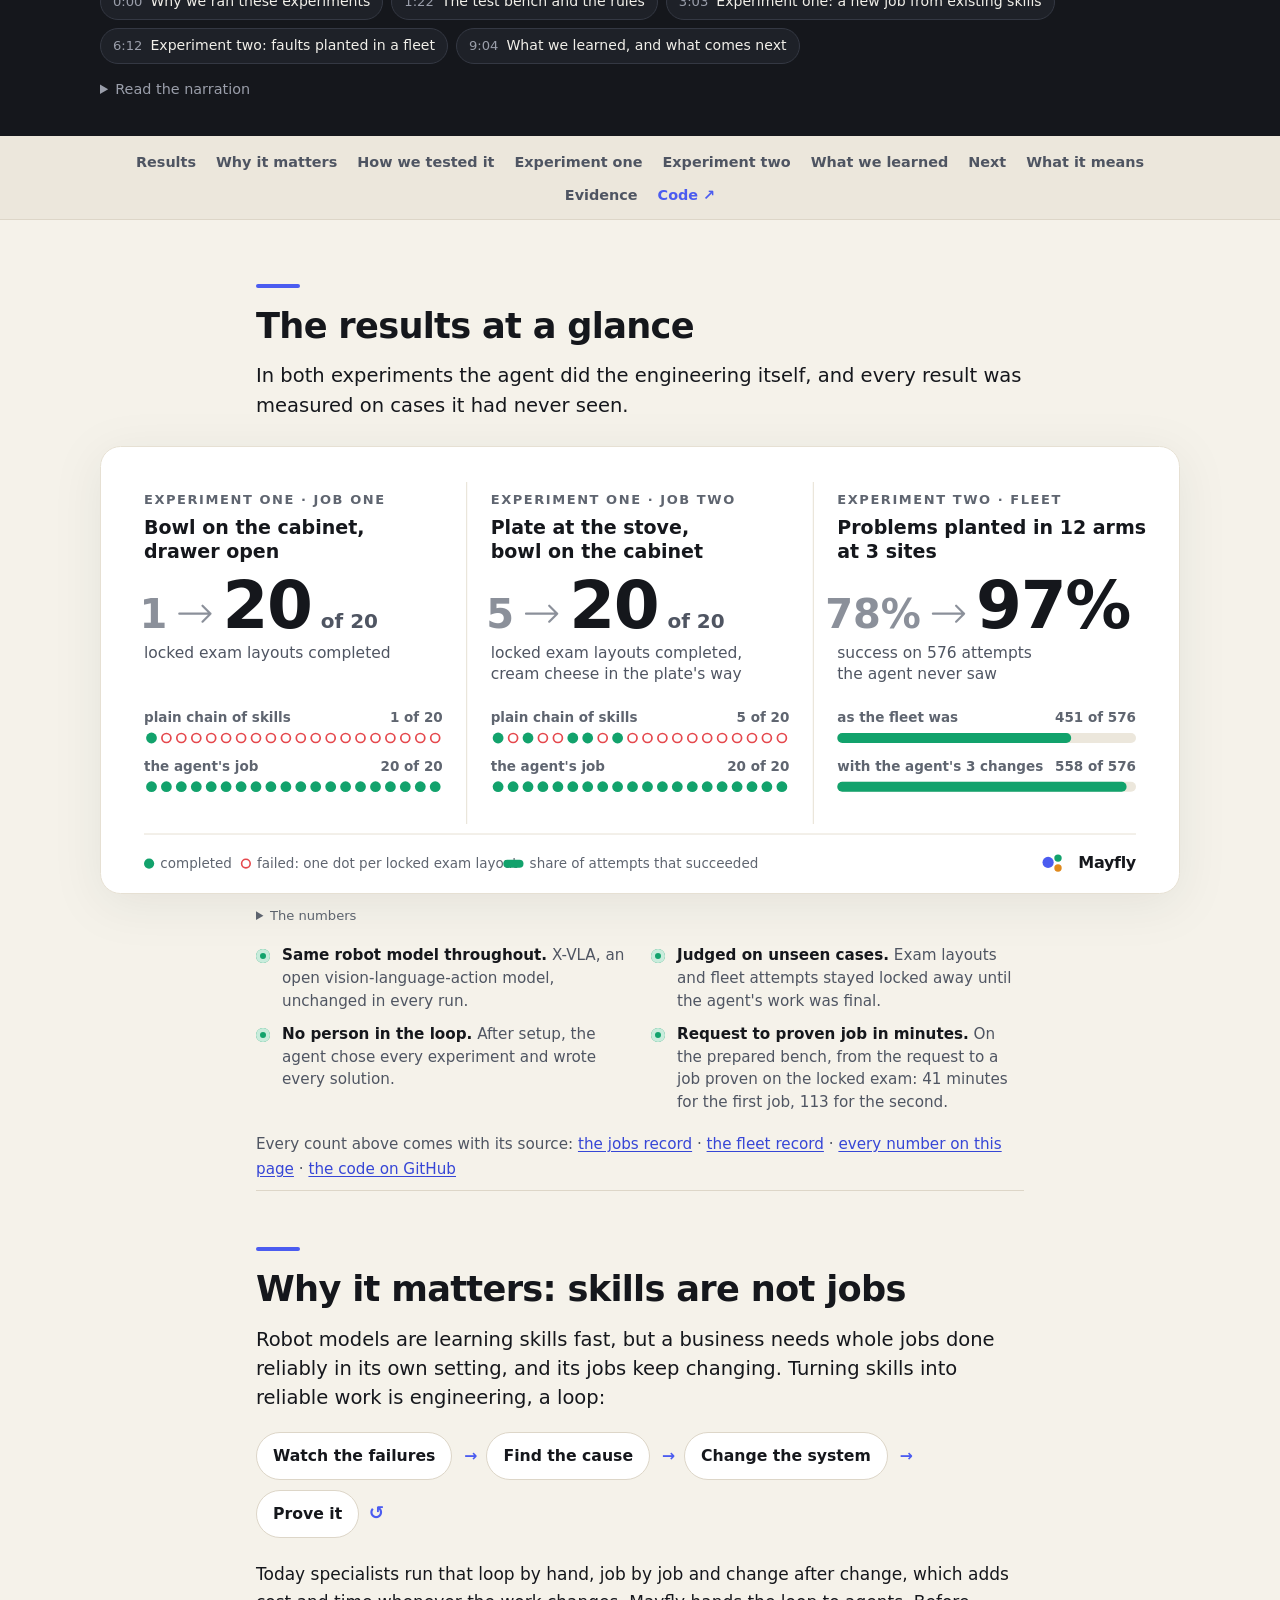
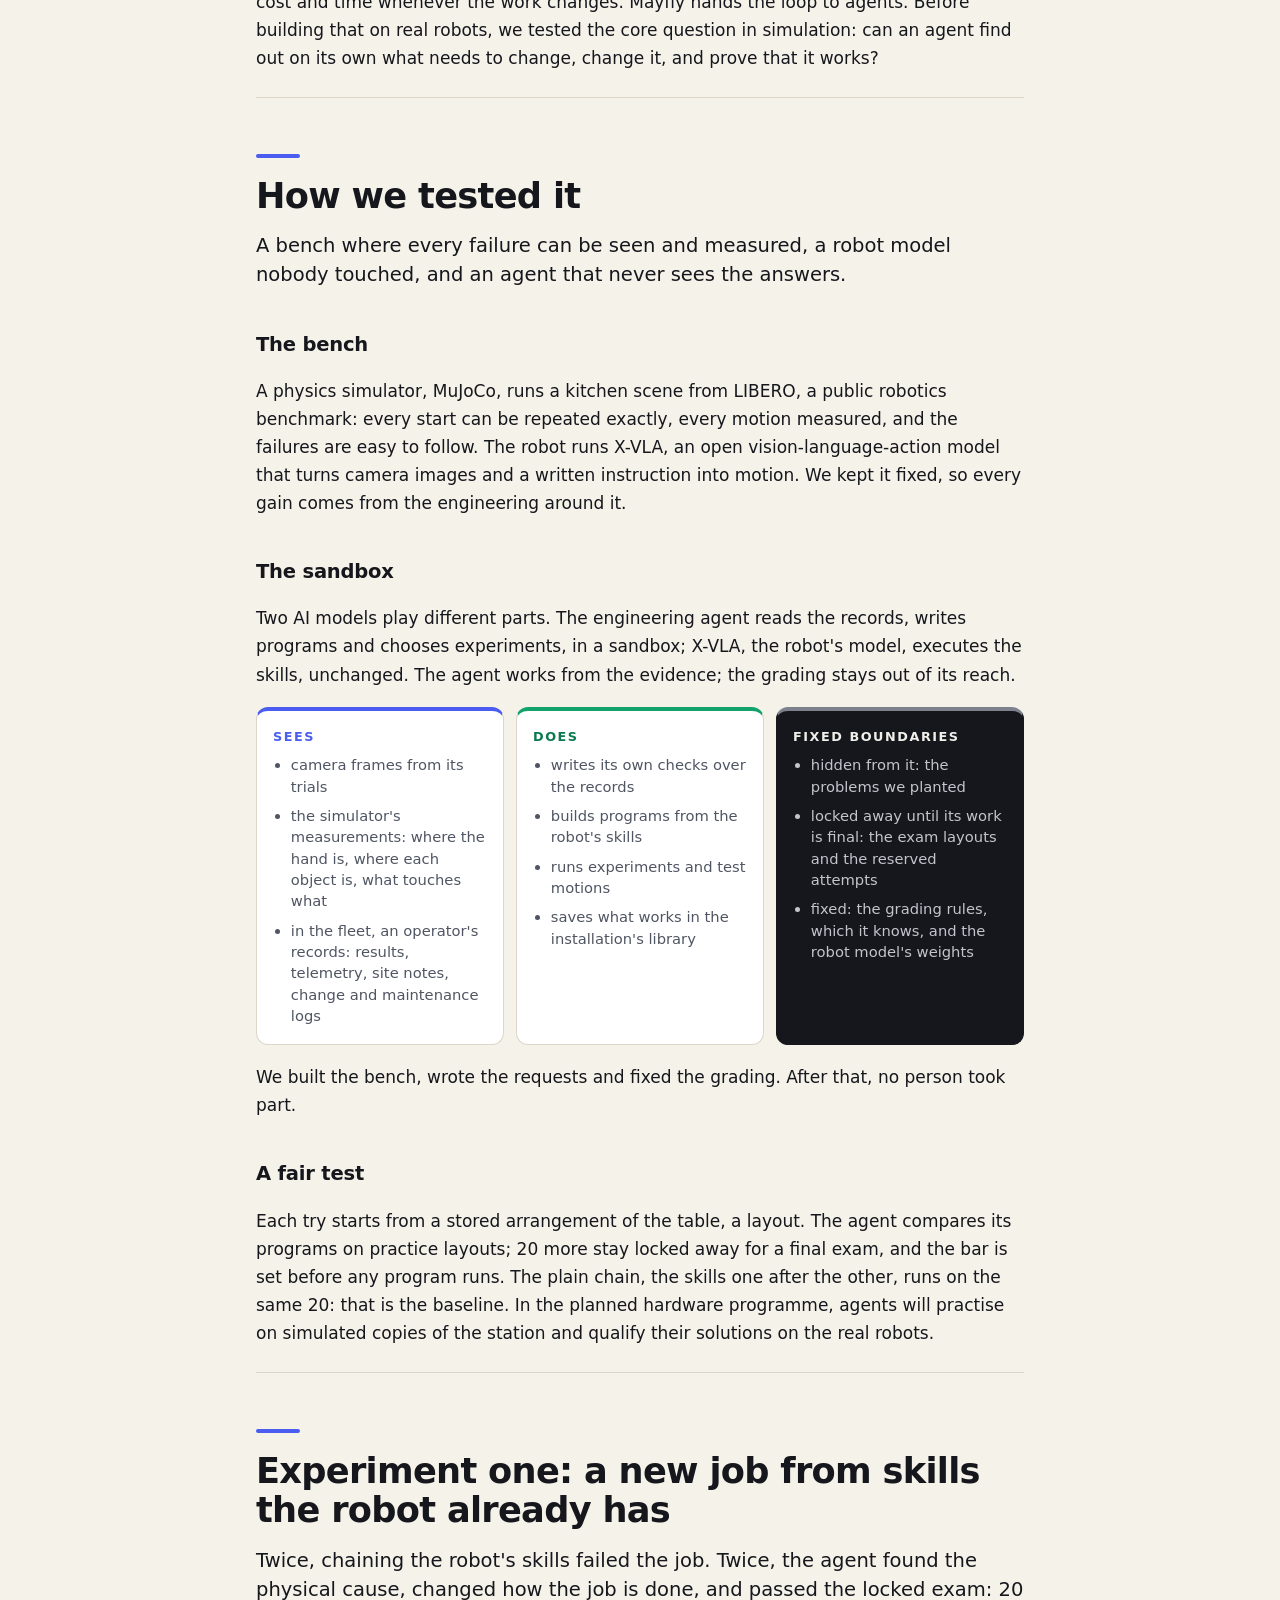
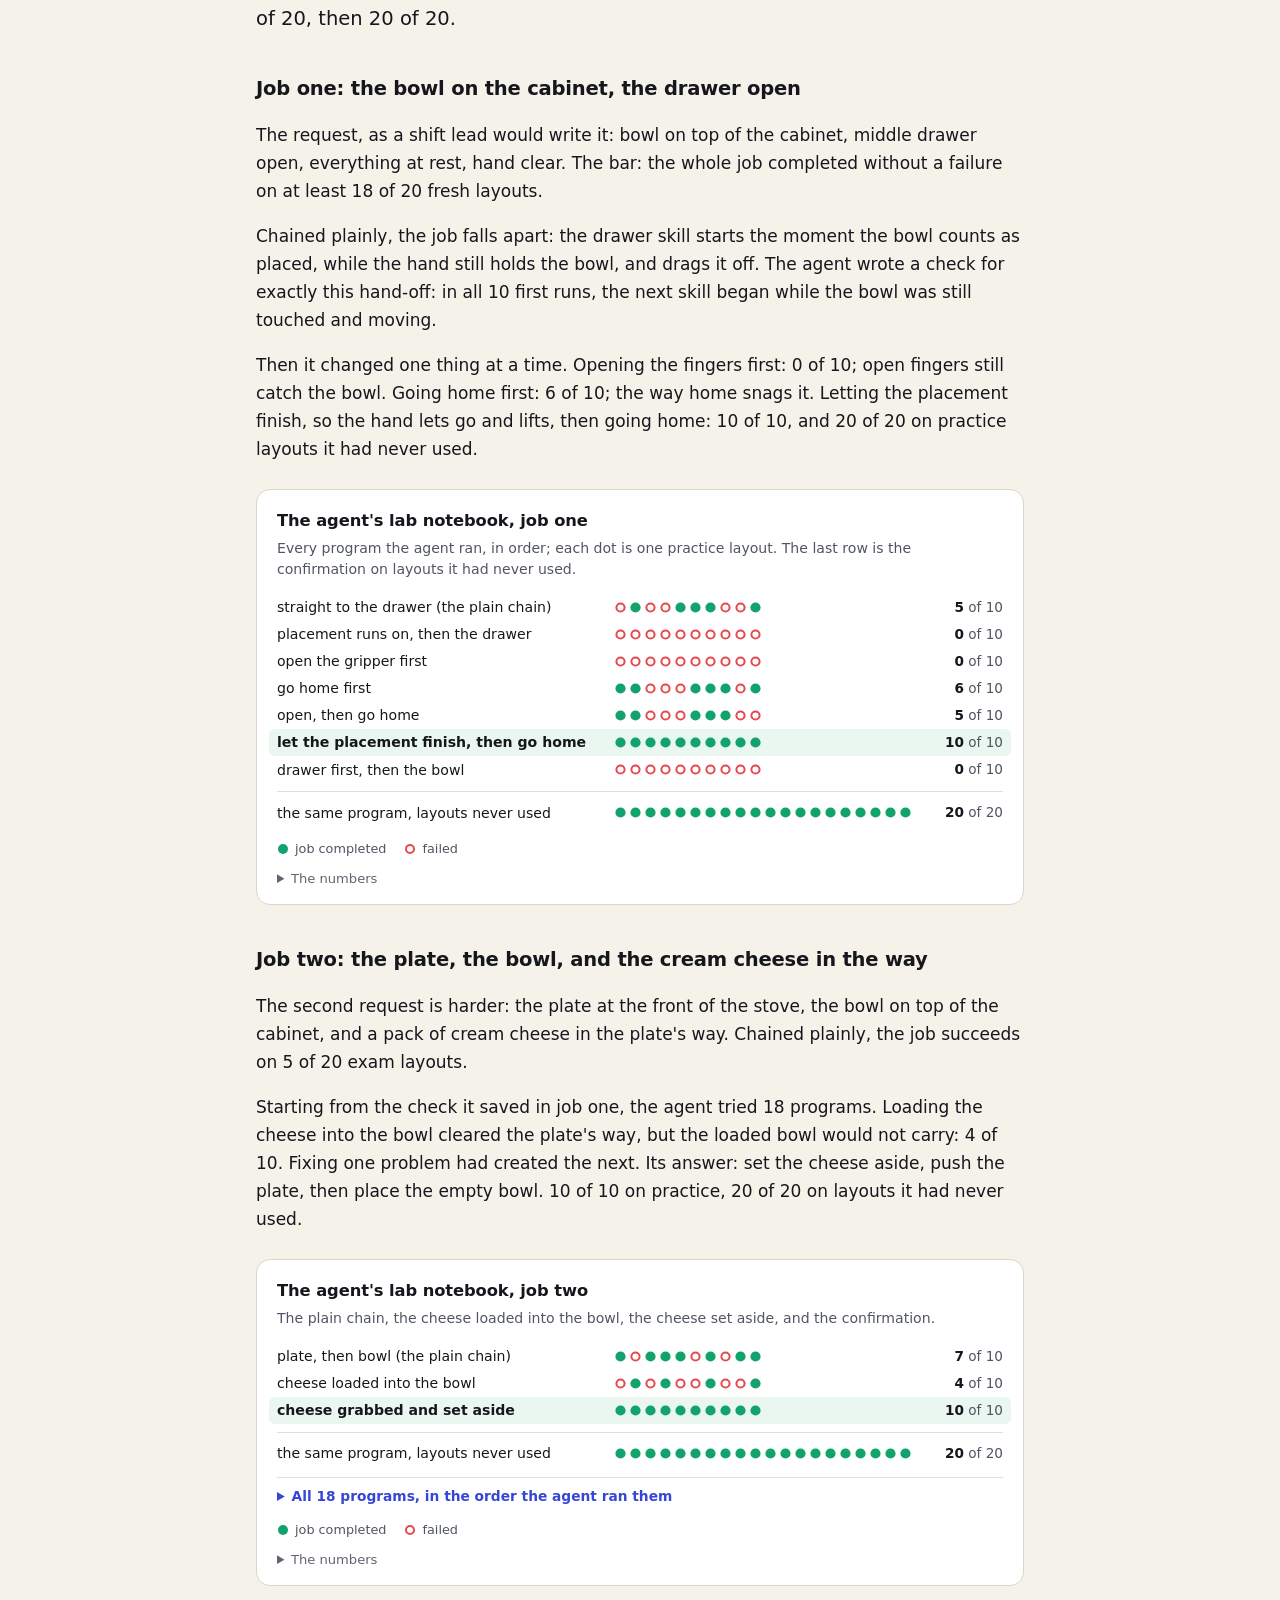
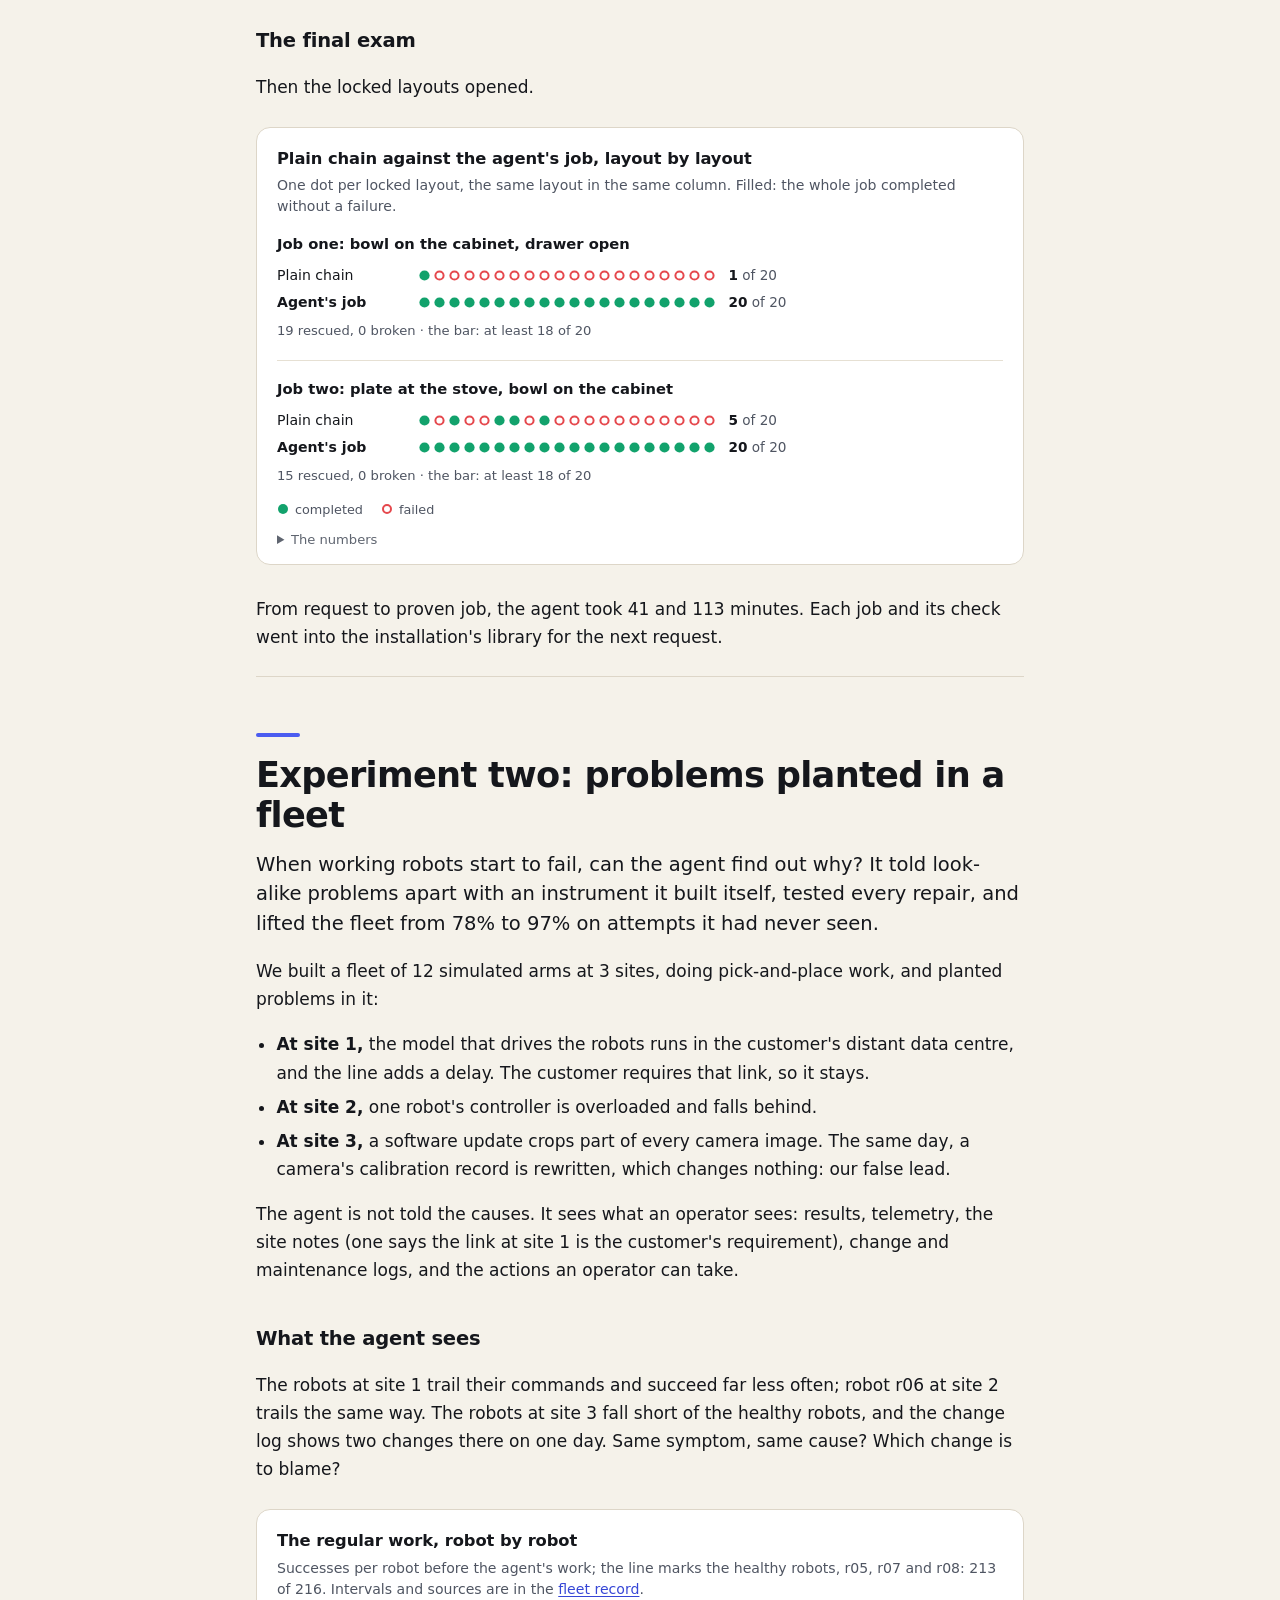
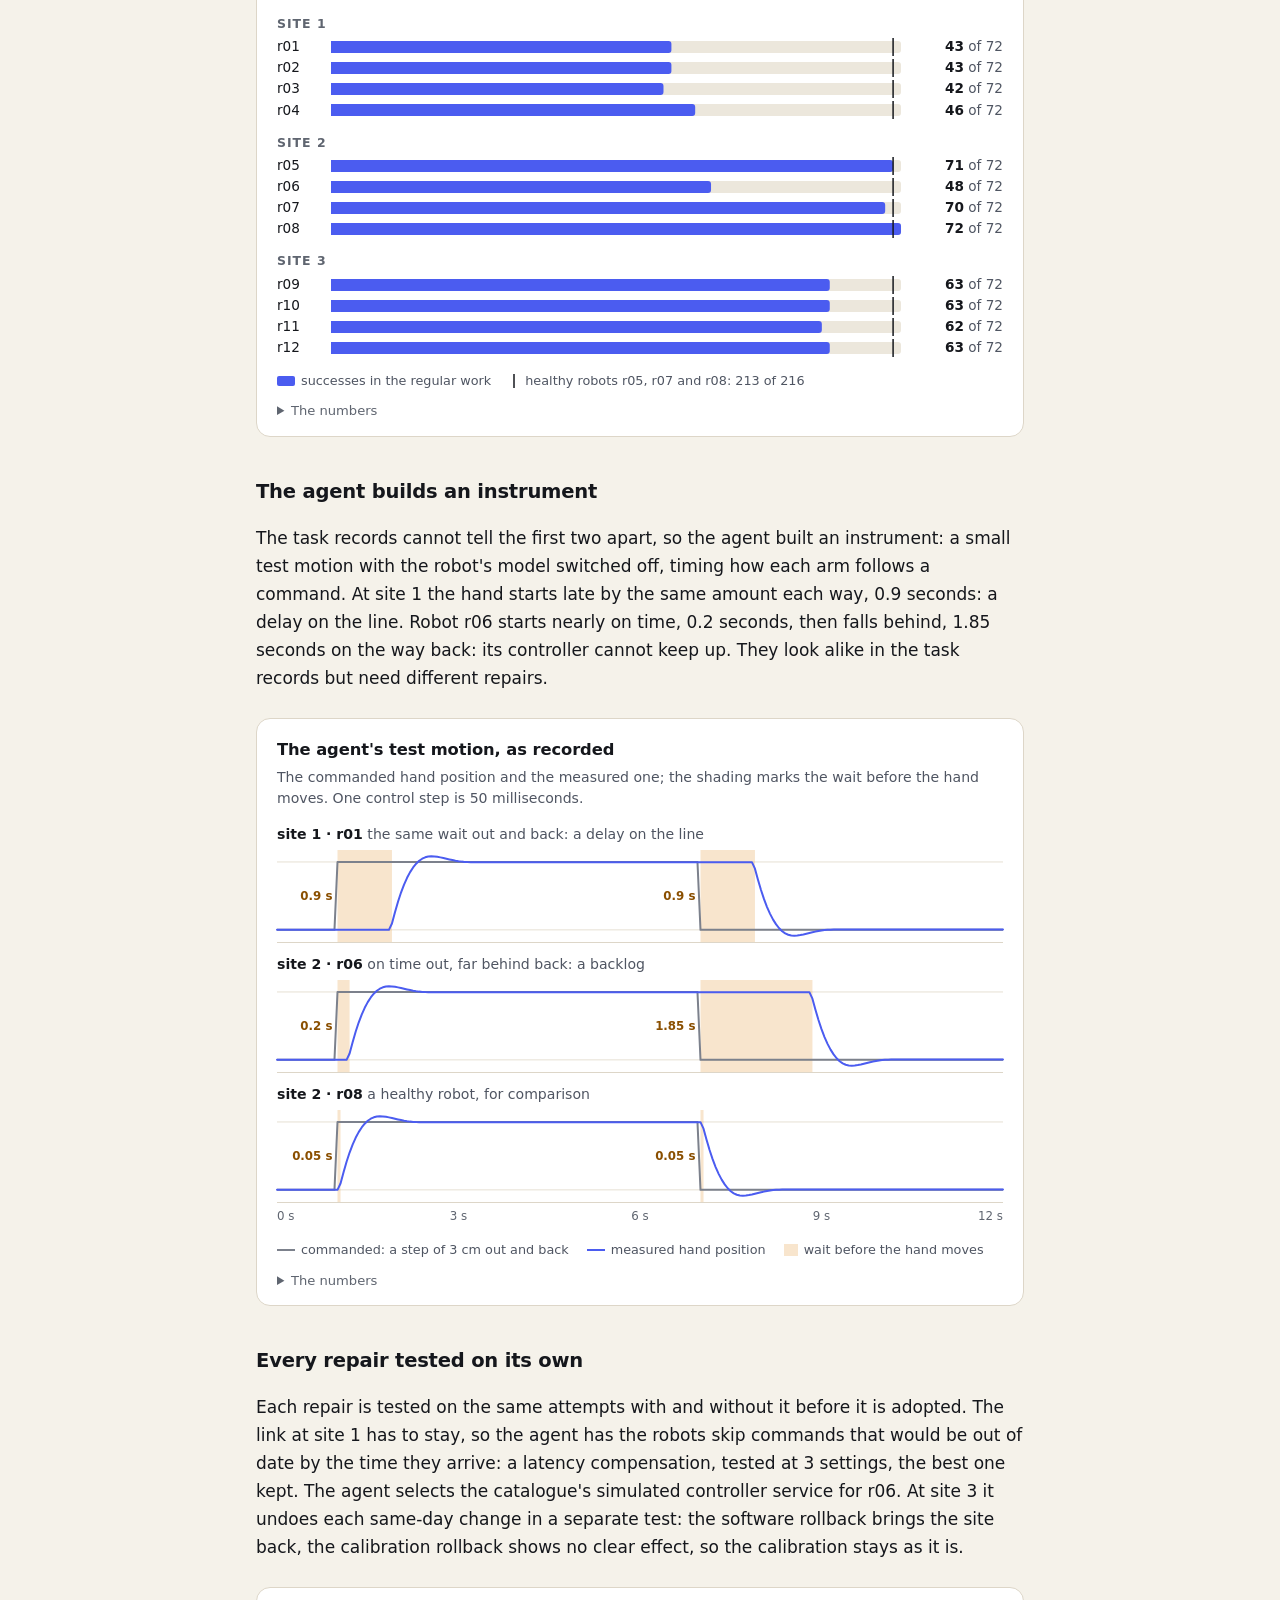
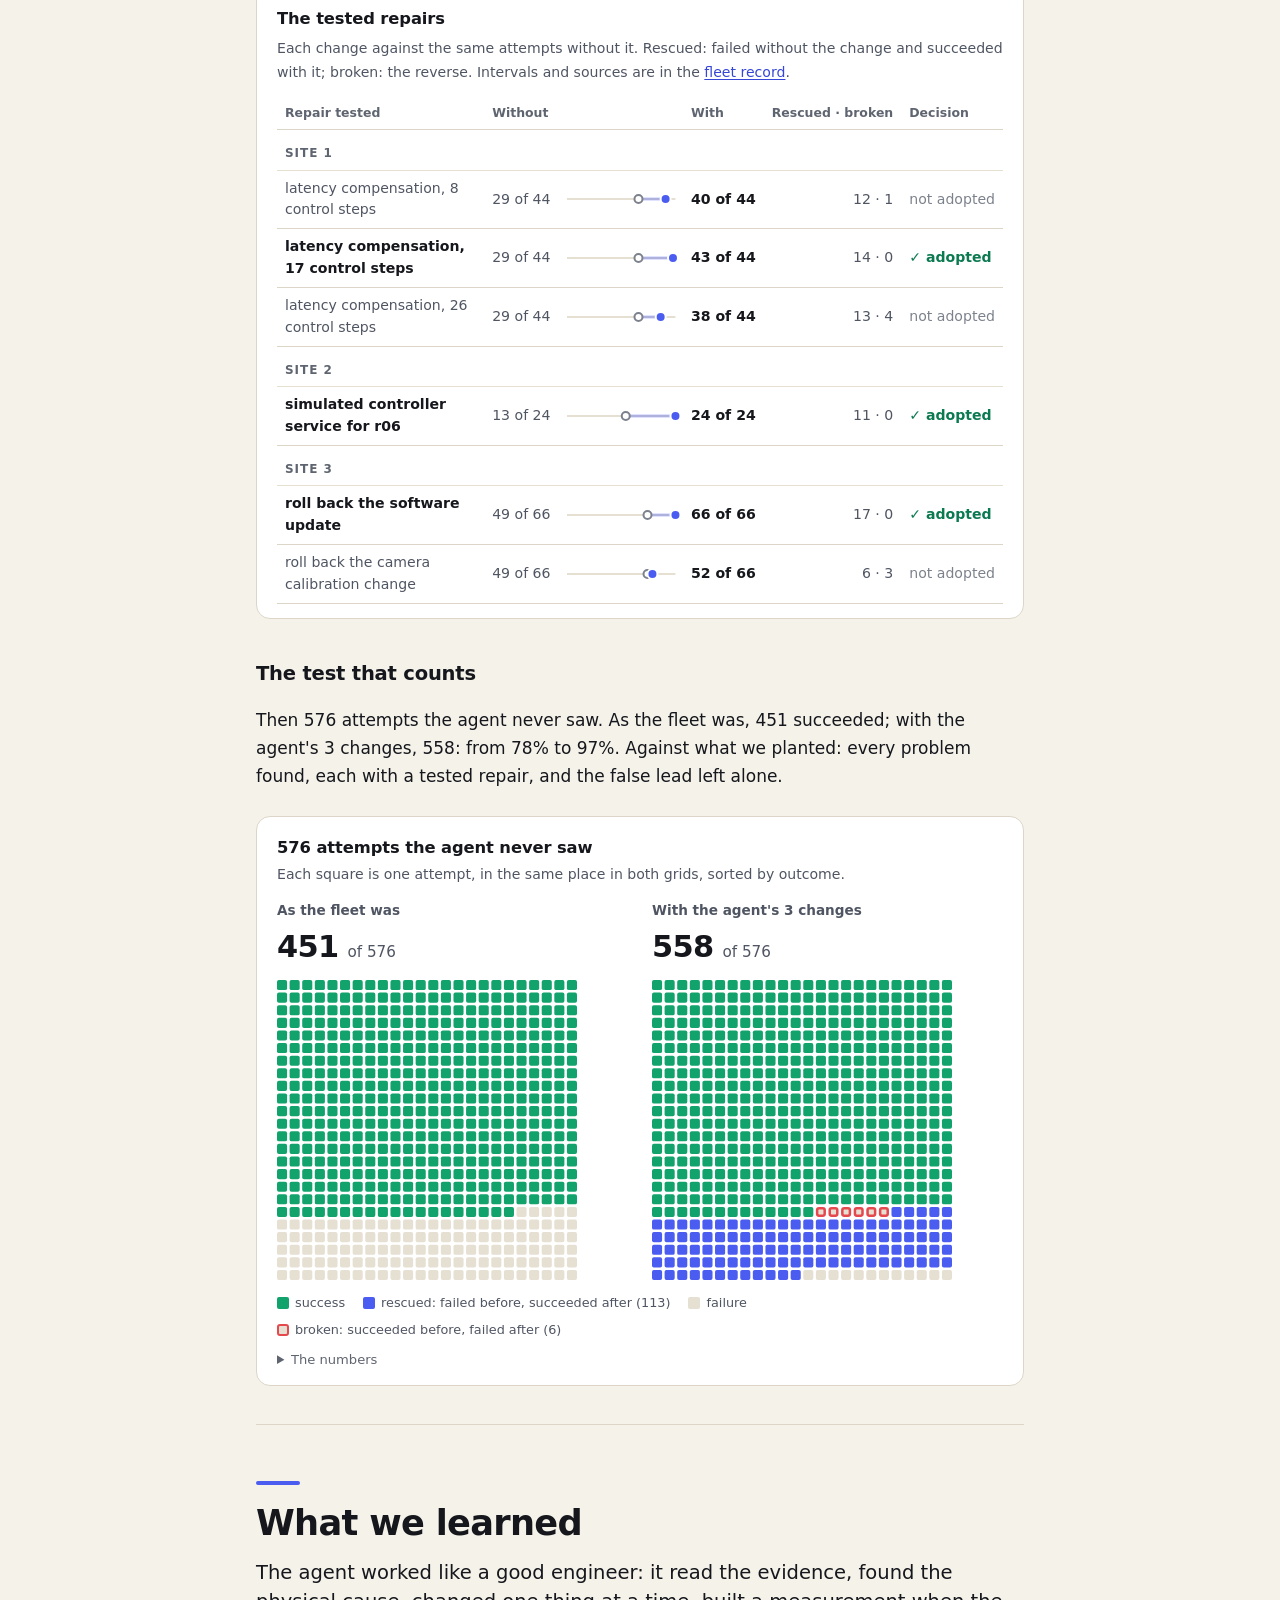
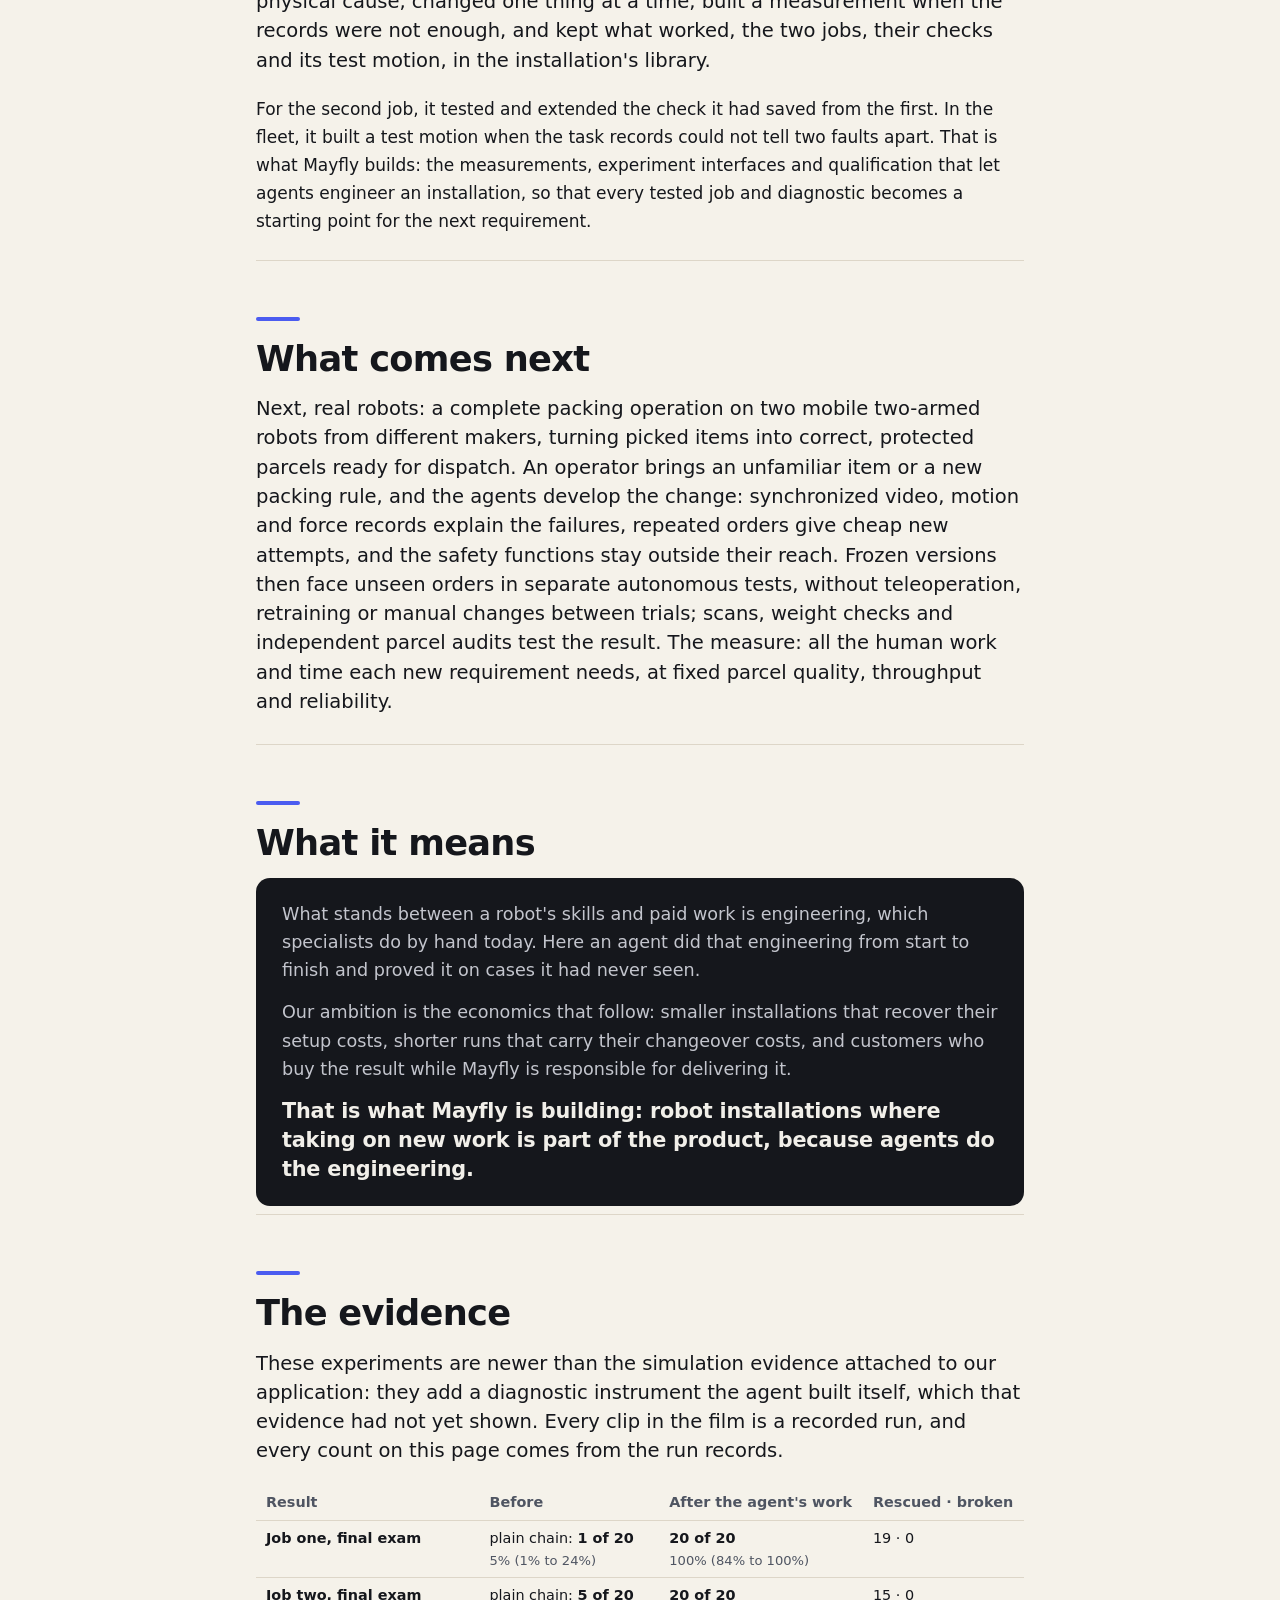
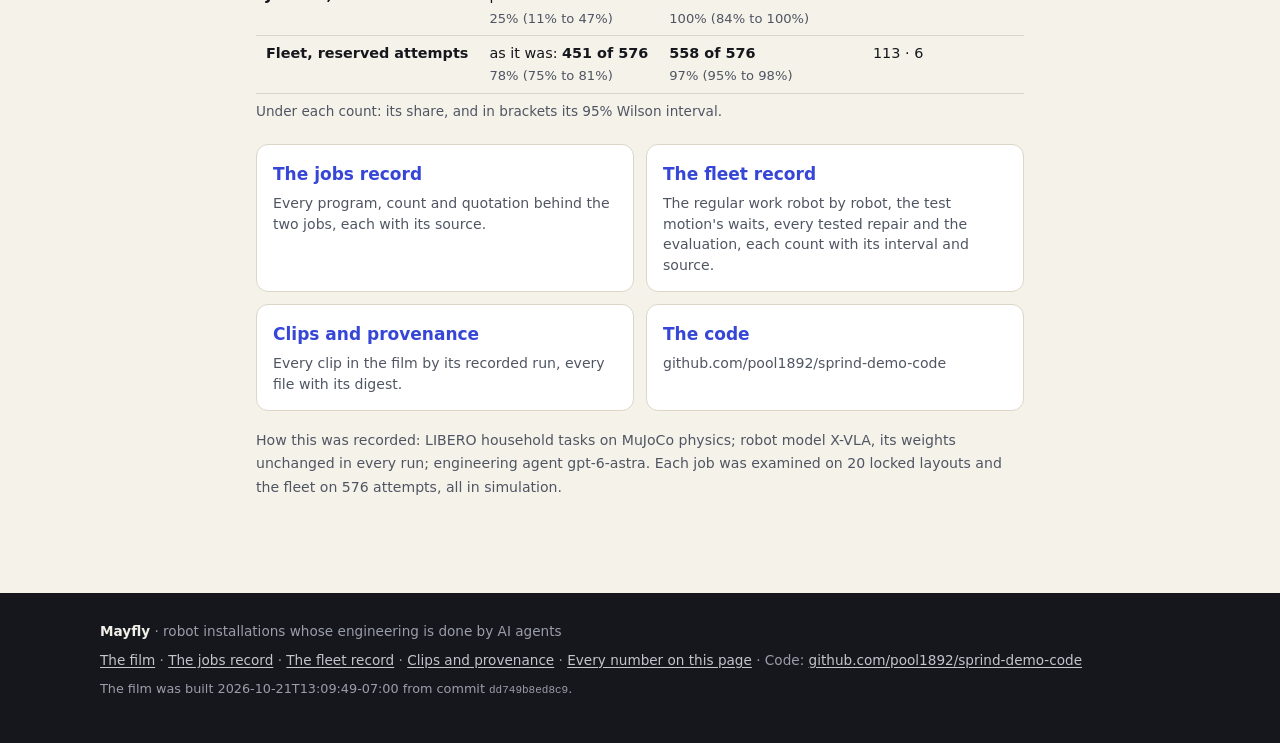
==== commit 9549db40: "Site: the results as one drawn image, the exam wall behind the opening Built from robots demo/explai" ====
--- a/index.html
+++ b/index.html
@@ -20,6 +20,7 @@
 <body class="story">
 <a class="skip" href="#story">Skip to the story</a>
 <header class="hero">
+  <div class="hero-wall" aria-hidden="true"><div class="hero-wall-img"></div></div>
   <div class="wrap">
     <p class="brand"><svg viewBox="0 0 40 40" aria-hidden="true"><circle cx="13" cy="20" r="9" fill="#4B5CF0"/><circle cx="29" cy="13" r="6" fill="#12A26C"/><circle cx="29" cy="29" r="6" fill="#E08A1E"/></svg><span class="wordmark">Mayfly</span><span class="kicker">Simulation evidence</span></p>
     <h1>Can an AI agent engineer a robot?</h1>
@@ -49,7 +50,8 @@
         <a href="sources.html">clips and provenance</a> &middot;
         <a href="story-values.json">every number on this page</a></p>
     </div>
-    <p class="photo-note">Behind this text: the agent's first job, done, in a frame from its recorded run.</p>
+    <p class="photo-note">Behind this text: the agent's two jobs on every locked exam layout, a frame from each
+      recorded run. Every green light is a completed job.</p>
   </div>
 </header>
 
@@ -129,27 +131,9 @@
 <section class="story-section" id="section-results" aria-labelledby="results"><h2 data-toc="Results" id="results">The results at a glance</h2>
 <p>In both experiments the agent did the engineering itself, and every result was measured on
 cases it had never seen.</p>
-<div class="cards">
-<article class="card">
-<p class="card-kicker">Experiment one · job one</p>
-<h3>Bowl on the cabinet, drawer open</h3>
-<p class="card-figure"><span class="from">1</span><span class="arrow" aria-hidden="true">→</span><span class="sr"> to </span><span class="to">20</span> <span class="of">of 20</span></p>
-<p class="card-text">locked exam layouts completed: the plain chain of skills, then the agent's job</p>
-</article>
-<article class="card">
-<p class="card-kicker">Experiment one · job two</p>
-<h3>Plate at the stove, bowl on the cabinet</h3>
-<p class="card-figure"><span class="from">5</span><span class="arrow" aria-hidden="true">→</span><span class="sr"> to </span><span class="to">20</span> <span class="of">of 20</span></p>
-<p class="card-text">locked exam layouts completed, with a pack of cream cheese in the plate's way</p>
-</article>
-<article class="card">
-<p class="card-kicker">Experiment two · fleet</p>
-<h3>Problems planted in 12 arms at 3 sites</h3>
-<p class="card-figure"><span class="from">78%</span><span class="arrow" aria-hidden="true">→</span><span class="sr"> to </span><span class="to">97%</span></p>
-<p class="card-text">success on 576 attempts the agent never saw: 451 before its changes, 558 after</p>
-</article>
-</div>
-
+<figure class="chart chart-glance" id="fig-1-glance" aria-labelledby="fig-1-glance-title"><figcaption><span class="fig-title" id="fig-1-glance-title">The results, before and after the agent&#x27;s work</span> <span class="fig-note">Each job: the plain chain of skills against the agent's job, on the same locked exam layouts.
+The fleet: its success on 576 attempts the agent never saw, as it was and with the
+agent's changes.</span></figcaption><div class="glance"><svg class="glance-img glance-wide" viewBox="0 0 1080 448" role="img" aria-label="Experiment one · job one, Bowl on the cabinet, drawer open: from 1 to 20 of 20, locked exam layouts completed; Experiment one · job two, Plate at the stove, bowl on the cabinet: from 5 to 20 of 20, locked exam layouts completed, cream cheese in the plate&#x27;s way; Experiment two · fleet, Problems planted in 12 arms at 3 sites: from 78% to 97%, success on 576 attempts the agent never saw" font-family="system-ui, -apple-system, Segoe UI, Roboto, Helvetica Neue, Arial, sans-serif"><rect x="0.5" y="0.5" width="1079" height="447" rx="20" fill="#fff" stroke="#e6e0d3"/><text x="44.0" y="58.0" font-size="13" font-weight="700" fill="#5f6570" letter-spacing="1.56">EXPERIMENT ONE · JOB ONE</text><text x="44.0" y="87.5" font-size="19" font-weight="750" fill="#15171c">Bowl on the cabinet,</text><text x="44.0" y="111.5" font-size="19" font-weight="750" fill="#15171c">drawer open</text><text x="67.3" y="182.1" font-size="40" font-weight="650" fill="#8b909a" text-anchor="end">1</text><path d="M79.3 167.7H110.5M102.5 159.7L110.5 167.7L102.5 175.7" fill="none" stroke="#8b909a" stroke-width="2.2" stroke-linecap="round" stroke-linejoin="round"/><text x="122.5" y="182.1" font-size="66" font-weight="800" fill="#15171c" letter-spacing="-1.3">20<tspan font-size="20" font-weight="600" fill="#4f5562" letter-spacing="0" dx="9.0">of 20</tspan></text><text x="44.0" y="211.6" font-size="15.5" font-weight="400" fill="#4f5562">locked exam layouts completed</text><text x="390.7" y="58.0" font-size="13" font-weight="700" fill="#5f6570" letter-spacing="1.56">EXPERIMENT ONE · JOB TWO</text><text x="390.7" y="87.5" font-size="19" font-weight="750" fill="#15171c">Plate at the stove,</text><text x="390.7" y="111.5" font-size="19" font-weight="750" fill="#15171c">bowl on the cabinet</text><text x="414.0" y="182.1" font-size="40" font-weight="650" fill="#8b909a" text-anchor="end">5</text><path d="M426.0 167.7H457.2M449.2 159.7L457.2 167.7L449.2 175.7" fill="none" stroke="#8b909a" stroke-width="2.2" stroke-linecap="round" stroke-linejoin="round"/><text x="469.2" y="182.1" font-size="66" font-weight="800" fill="#15171c" letter-spacing="-1.3">20<tspan font-size="20" font-weight="600" fill="#4f5562" letter-spacing="0" dx="9.0">of 20</tspan></text><text x="390.7" y="211.6" font-size="15.5" font-weight="400" fill="#4f5562">locked exam layouts completed,</text><text x="390.7" y="232.6" font-size="15.5" font-weight="400" fill="#4f5562">cream cheese in the plate&#x27;s way</text><text x="737.3" y="58.0" font-size="13" font-weight="700" fill="#5f6570" letter-spacing="1.56">EXPERIMENT TWO · FLEET</text><text x="737.3" y="87.5" font-size="19" font-weight="750" fill="#15171c">Problems planted in 12 arms</text><text x="737.3" y="111.5" font-size="19" font-weight="750" fill="#15171c">at 3 sites</text><text x="820.9" y="182.1" font-size="40" font-weight="650" fill="#8b909a" text-anchor="end">78%</text><path d="M832.9 167.7H864.1M856.1 159.7L864.1 167.7L856.1 175.7" fill="none" stroke="#8b909a" stroke-width="2.2" stroke-linecap="round" stroke-linejoin="round"/><text x="876.1" y="182.1" font-size="66" font-weight="800" fill="#15171c" letter-spacing="-1.3">97%</text><text x="737.3" y="211.6" font-size="15.5" font-weight="400" fill="#4f5562">success on 576 attempts</text><text x="737.3" y="232.6" font-size="15.5" font-weight="400" fill="#4f5562">the agent never saw</text><text x="44.0" y="276.1" font-size="13.5" font-weight="600" fill="#5f6570">plain chain of skills</text><text x="342.7" y="276.1" font-size="13.5" font-weight="600" fill="#5f6570" text-anchor="end">1 of 20</text><circle cx="51.5" cy="292.0" r="5.4" fill="#12a26c"><title>plain chain of skills, locked layout 30: completed</title></circle><circle cx="66.4" cy="292.0" r="4.5" fill="none" stroke="#e5484d" stroke-width="1.7"><title>plain chain of skills, locked layout 31: failed</title></circle><circle cx="81.3" cy="292.0" r="4.5" fill="none" stroke="#e5484d" stroke-width="1.7"><title>plain chain of skills, locked layout 32: failed</title></circle><circle cx="96.3" cy="292.0" r="4.5" fill="none" stroke="#e5484d" stroke-width="1.7"><title>plain chain of skills, locked layout 33: failed</title></circle><circle cx="111.2" cy="292.0" r="4.5" fill="none" stroke="#e5484d" stroke-width="1.7"><title>plain chain of skills, locked layout 34: failed</title></circle><circle cx="126.1" cy="292.0" r="4.5" fill="none" stroke="#e5484d" stroke-width="1.7"><title>plain chain of skills, locked layout 35: failed</title></circle><circle cx="141.1" cy="292.0" r="4.5" fill="none" stroke="#e5484d" stroke-width="1.7"><title>plain chain of skills, locked layout 36: failed</title></circle><circle cx="156.0" cy="292.0" r="4.5" fill="none" stroke="#e5484d" stroke-width="1.7"><title>plain chain of skills, locked layout 37: failed</title></circle><circle cx="170.9" cy="292.0" r="4.5" fill="none" stroke="#e5484d" stroke-width="1.7"><title>plain chain of skills, locked layout 38: failed</title></circle><circle cx="185.9" cy="292.0" r="4.5" fill="none" stroke="#e5484d" stroke-width="1.7"><title>plain chain of skills, locked layout 39: failed</title></circle><circle cx="200.8" cy="292.0" r="4.5" fill="none" stroke="#e5484d" stroke-width="1.7"><title>plain chain of skills, locked layout 40: failed</title></circle><circle cx="215.7" cy="292.0" r="4.5" fill="none" stroke="#e5484d" stroke-width="1.7"><title>plain chain of skills, locked layout 41: failed</title></circle><circle cx="230.7" cy="292.0" r="4.5" fill="none" stroke="#e5484d" stroke-width="1.7"><title>plain chain of skills, locked layout 42: failed</title></circle><circle cx="245.6" cy="292.0" r="4.5" fill="none" stroke="#e5484d" stroke-width="1.7"><title>plain chain of skills, locked layout 43: failed</title></circle><circle cx="260.5" cy="292.0" r="4.5" fill="none" stroke="#e5484d" stroke-width="1.7"><title>plain chain of skills, locked layout 44: failed</title></circle><circle cx="275.5" cy="292.0" r="4.5" fill="none" stroke="#e5484d" stroke-width="1.7"><title>plain chain of skills, locked layout 45: failed</title></circle><circle cx="290.4" cy="292.0" r="4.5" fill="none" stroke="#e5484d" stroke-width="1.7"><title>plain chain of skills, locked layout 46: failed</title></circle><circle cx="305.3" cy="292.0" r="4.5" fill="none" stroke="#e5484d" stroke-width="1.7"><title>plain chain of skills, locked layout 47: failed</title></circle><circle cx="320.3" cy="292.0" r="4.5" fill="none" stroke="#e5484d" stroke-width="1.7"><title>plain chain of skills, locked layout 48: failed</title></circle><circle cx="335.2" cy="292.0" r="4.5" fill="none" stroke="#e5484d" stroke-width="1.7"><title>plain chain of skills, locked layout 49: failed</title></circle><text x="44.0" y="324.8" font-size="13.5" font-weight="600" fill="#5f6570">the agent&#x27;s job</text><text x="342.7" y="324.8" font-size="13.5" font-weight="600" fill="#5f6570" text-anchor="end">20 of 20</text><circle cx="51.5" cy="340.7" r="5.4" fill="#12a26c"><title>the agent&#x27;s job, locked layout 30: completed</title></circle><circle cx="66.4" cy="340.7" r="5.4" fill="#12a26c"><title>the agent&#x27;s job, locked layout 31: completed</title></circle><circle cx="81.3" cy="340.7" r="5.4" fill="#12a26c"><title>the agent&#x27;s job, locked layout 32: completed</title></circle><circle cx="96.3" cy="340.7" r="5.4" fill="#12a26c"><title>the agent&#x27;s job, locked layout 33: completed</title></circle><circle cx="111.2" cy="340.7" r="5.4" fill="#12a26c"><title>the agent&#x27;s job, locked layout 34: completed</title></circle><circle cx="126.1" cy="340.7" r="5.4" fill="#12a26c"><title>the agent&#x27;s job, locked layout 35: completed</title></circle><circle cx="141.1" cy="340.7" r="5.4" fill="#12a26c"><title>the agent&#x27;s job, locked layout 36: completed</title></circle><circle cx="156.0" cy="340.7" r="5.4" fill="#12a26c"><title>the agent&#x27;s job, locked layout 37: completed</title></circle><circle cx="170.9" cy="340.7" r="5.4" fill="#12a26c"><title>the agent&#x27;s job, locked layout 38: completed</title></circle><circle cx="185.9" cy="340.7" r="5.4" fill="#12a26c"><title>the agent&#x27;s job, locked layout 39: completed</title></circle><circle cx="200.8" cy="340.7" r="5.4" fill="#12a26c"><title>the agent&#x27;s job, locked layout 40: completed</title></circle><circle cx="215.7" cy="340.7" r="5.4" fill="#12a26c"><title>the agent&#x27;s job, locked layout 41: completed</title></circle><circle cx="230.7" cy="340.7" r="5.4" fill="#12a26c"><title>the agent&#x27;s job, locked layout 42: completed</title></circle><circle cx="245.6" cy="340.7" r="5.4" fill="#12a26c"><title>the agent&#x27;s job, locked layout 43: completed</title></circle><circle cx="260.5" cy="340.7" r="5.4" fill="#12a26c"><title>the agent&#x27;s job, locked layout 44: completed</title></circle><circle cx="275.5" cy="340.7" r="5.4" fill="#12a26c"><title>the agent&#x27;s job, locked layout 45: completed</title></circle><circle cx="290.4" cy="340.7" r="5.4" fill="#12a26c"><title>the agent&#x27;s job, locked layout 46: completed</title></circle><circle cx="305.3" cy="340.7" r="5.4" fill="#12a26c"><title>the agent&#x27;s job, locked layout 47: completed</title></circle><circle cx="320.3" cy="340.7" r="5.4" fill="#12a26c"><title>the agent&#x27;s job, locked layout 48: completed</title></circle><circle cx="335.2" cy="340.7" r="5.4" fill="#12a26c"><title>the agent&#x27;s job, locked layout 49: completed</title></circle><text x="390.7" y="276.1" font-size="13.5" font-weight="600" fill="#5f6570">plain chain of skills</text><text x="689.3" y="276.1" font-size="13.5" font-weight="600" fill="#5f6570" text-anchor="end">5 of 20</text><circle cx="398.1" cy="292.0" r="5.4" fill="#12a26c"><title>plain chain of skills, locked layout 30: completed</title></circle><circle cx="413.1" cy="292.0" r="4.5" fill="none" stroke="#e5484d" stroke-width="1.7"><title>plain chain of skills, locked layout 31: failed</title></circle><circle cx="428.0" cy="292.0" r="5.4" fill="#12a26c"><title>plain chain of skills, locked layout 32: completed</title></circle><circle cx="442.9" cy="292.0" r="4.5" fill="none" stroke="#e5484d" stroke-width="1.7"><title>plain chain of skills, locked layout 33: failed</title></circle><circle cx="457.9" cy="292.0" r="4.5" fill="none" stroke="#e5484d" stroke-width="1.7"><title>plain chain of skills, locked layout 34: failed</title></circle><circle cx="472.8" cy="292.0" r="5.4" fill="#12a26c"><title>plain chain of skills, locked layout 35: completed</title></circle><circle cx="487.7" cy="292.0" r="5.4" fill="#12a26c"><title>plain chain of skills, locked layout 36: completed</title></circle><circle cx="502.7" cy="292.0" r="4.5" fill="none" stroke="#e5484d" stroke-width="1.7"><title>plain chain of skills, locked layout 37: failed</title></circle><circle cx="517.6" cy="292.0" r="5.4" fill="#12a26c"><title>plain chain of skills, locked layout 38: completed</title></circle><circle cx="532.5" cy="292.0" r="4.5" fill="none" stroke="#e5484d" stroke-width="1.7"><title>plain chain of skills, locked layout 39: failed</title></circle><circle cx="547.5" cy="292.0" r="4.5" fill="none" stroke="#e5484d" stroke-width="1.7"><title>plain chain of skills, locked layout 40: failed</title></circle><circle cx="562.4" cy="292.0" r="4.5" fill="none" stroke="#e5484d" stroke-width="1.7"><title>plain chain of skills, locked layout 41: failed</title></circle><circle cx="577.3" cy="292.0" r="4.5" fill="none" stroke="#e5484d" stroke-width="1.7"><title>plain chain of skills, locked layout 42: failed</title></circle><circle cx="592.3" cy="292.0" r="4.5" fill="none" stroke="#e5484d" stroke-width="1.7"><title>plain chain of skills, locked layout 43: failed</title></circle><circle cx="607.2" cy="292.0" r="4.5" fill="none" stroke="#e5484d" stroke-width="1.7"><title>plain chain of skills, locked layout 44: failed</title></circle><circle cx="622.1" cy="292.0" r="4.5" fill="none" stroke="#e5484d" stroke-width="1.7"><title>plain chain of skills, locked layout 45: failed</title></circle><circle cx="637.1" cy="292.0" r="4.5" fill="none" stroke="#e5484d" stroke-width="1.7"><title>plain chain of skills, locked layout 46: failed</title></circle><circle cx="652.0" cy="292.0" r="4.5" fill="none" stroke="#e5484d" stroke-width="1.7"><title>plain chain of skills, locked layout 47: failed</title></circle><circle cx="666.9" cy="292.0" r="4.5" fill="none" stroke="#e5484d" stroke-width="1.7"><title>plain chain of skills, locked layout 48: failed</title></circle><circle cx="681.9" cy="292.0" r="4.5" fill="none" stroke="#e5484d" stroke-width="1.7"><title>plain chain of skills, locked layout 49: failed</title></circle><text x="390.7" y="324.8" font-size="13.5" font-weight="600" fill="#5f6570">the agent&#x27;s job</text><text x="689.3" y="324.8" font-size="13.5" font-weight="600" fill="#5f6570" text-anchor="end">20 of 20</text><circle cx="398.1" cy="340.7" r="5.4" fill="#12a26c"><title>the agent&#x27;s job, locked layout 30: completed</title></circle><circle cx="413.1" cy="340.7" r="5.4" fill="#12a26c"><title>the agent&#x27;s job, locked layout 31: completed</title></circle><circle cx="428.0" cy="340.7" r="5.4" fill="#12a26c"><title>the agent&#x27;s job, locked layout 32: completed</title></circle><circle cx="442.9" cy="340.7" r="5.4" fill="#12a26c"><title>the agent&#x27;s job, locked layout 33: completed</title></circle><circle cx="457.9" cy="340.7" r="5.4" fill="#12a26c"><title>the agent&#x27;s job, locked layout 34: completed</title></circle><circle cx="472.8" cy="340.7" r="5.4" fill="#12a26c"><title>the agent&#x27;s job, locked layout 35: completed</title></circle><circle cx="487.7" cy="340.7" r="5.4" fill="#12a26c"><title>the agent&#x27;s job, locked layout 36: completed</title></circle><circle cx="502.7" cy="340.7" r="5.4" fill="#12a26c"><title>the agent&#x27;s job, locked layout 37: completed</title></circle><circle cx="517.6" cy="340.7" r="5.4" fill="#12a26c"><title>the agent&#x27;s job, locked layout 38: completed</title></circle><circle cx="532.5" cy="340.7" r="5.4" fill="#12a26c"><title>the agent&#x27;s job, locked layout 39: completed</title></circle><circle cx="547.5" cy="340.7" r="5.4" fill="#12a26c"><title>the agent&#x27;s job, locked layout 40: completed</title></circle><circle cx="562.4" cy="340.7" r="5.4" fill="#12a26c"><title>the agent&#x27;s job, locked layout 41: completed</title></circle><circle cx="577.3" cy="340.7" r="5.4" fill="#12a26c"><title>the agent&#x27;s job, locked layout 42: completed</title></circle><circle cx="592.3" cy="340.7" r="5.4" fill="#12a26c"><title>the agent&#x27;s job, locked layout 43: completed</title></circle><circle cx="607.2" cy="340.7" r="5.4" fill="#12a26c"><title>the agent&#x27;s job, locked layout 44: completed</title></circle><circle cx="622.1" cy="340.7" r="5.4" fill="#12a26c"><title>the agent&#x27;s job, locked layout 45: completed</title></circle><circle cx="637.1" cy="340.7" r="5.4" fill="#12a26c"><title>the agent&#x27;s job, locked layout 46: completed</title></circle><circle cx="652.0" cy="340.7" r="5.4" fill="#12a26c"><title>the agent&#x27;s job, locked layout 47: completed</title></circle><circle cx="666.9" cy="340.7" r="5.4" fill="#12a26c"><title>the agent&#x27;s job, locked layout 48: completed</title></circle><circle cx="681.9" cy="340.7" r="5.4" fill="#12a26c"><title>the agent&#x27;s job, locked layout 49: completed</title></circle><text x="737.3" y="276.1" font-size="13.5" font-weight="600" fill="#5f6570">as the fleet was</text><text x="1036.0" y="276.1" font-size="13.5" font-weight="600" fill="#5f6570" text-anchor="end">451 of 576</text><rect x="737.3" y="287.0" width="298.7" height="10" rx="5" fill="#ece7dc"/><rect x="737.3" y="287.0" width="233.9" height="10" rx="5" fill="#12a26c"><title>as the fleet was: 451 of 576 attempts succeeded</title></rect><text x="737.3" y="324.8" font-size="13.5" font-weight="600" fill="#5f6570">with the agent&#x27;s 3 changes</text><text x="1036.0" y="324.8" font-size="13.5" font-weight="600" fill="#5f6570" text-anchor="end">558 of 576</text><rect x="737.3" y="335.7" width="298.7" height="10" rx="5" fill="#ece7dc"/><rect x="737.3" y="335.7" width="289.3" height="10" rx="5" fill="#12a26c"><title>with the agent&#x27;s 3 changes: 558 of 576 attempts succeeded</title></rect><line x1="366.7" y1="36" x2="366.7" y2="378.0" stroke="#e6e0d3"/><line x1="713.3" y1="36" x2="713.3" y2="378.0" stroke="#e6e0d3"/><line x1="44.0" y1="388.0" x2="1036.0" y2="388.0" stroke="#e6e0d3"/><circle cx="49.1" cy="417.6" r="5.1" fill="#12a26c"/><text x="60.3" y="422.0" font-size="13.5" font-weight="500" fill="#5f6570">completed</text><circle cx="145.9" cy="417.6" r="4.3" fill="none" stroke="#e5484d" stroke-width="1.6"/><text x="157.0" y="422.0" font-size="13.5" font-weight="500" fill="#5f6570">failed: one dot per locked exam layout</text><rect x="403.3" y="413.7" width="20.2" height="8.1" rx="4.0" fill="#12a26c"/><text x="429.6" y="422.0" font-size="13.5" font-weight="500" fill="#5f6570">share of attempts that succeeded</text><circle cx="948.1" cy="416.4" r="5.6" fill="#4B5CF0"/><circle cx="958.0" cy="412.1" r="3.7" fill="#12A26C"/><circle cx="958.0" cy="422.0" r="3.7" fill="#E08A1E"/><text x="1036.0" y="422.0" font-size="16" font-weight="800" fill="#15171c" text-anchor="end" letter-spacing="-0.3">Mayfly</text></svg><svg class="glance-img glance-rows" viewBox="0 0 760 747" role="img" aria-label="Experiment one · job one, Bowl on the cabinet, drawer open: from 1 to 20 of 20, locked exam layouts completed; Experiment one · job two, Plate at the stove, bowl on the cabinet: from 5 to 20 of 20, locked exam layouts completed, cream cheese in the plate&#x27;s way; Experiment two · fleet, Problems planted in 12 arms at 3 sites: from 78% to 97%, success on 576 attempts the agent never saw" font-family="system-ui, -apple-system, Segoe UI, Roboto, Helvetica Neue, Arial, sans-serif"><rect x="0.5" y="0.5" width="759" height="746" rx="20" fill="#fff" stroke="#e6e0d3"/><text x="36.0" y="52.0" font-size="12" font-weight="700" fill="#5f6570" letter-spacing="1.44">EXPERIMENT ONE · JOB ONE</text><text x="36.0" y="83.0" font-size="20" font-weight="750" fill="#15171c">Bowl on the cabinet,</text><text x="36.0" y="108.0" font-size="20" font-weight="750" fill="#15171c">drawer open</text><text x="57.0" y="176.7" font-size="36" font-weight="650" fill="#8b909a" text-anchor="end">1</text><path d="M67.8 163.8H95.8M88.6 156.6L95.8 163.8L88.6 171.0" fill="none" stroke="#8b909a" stroke-width="2.0" stroke-linecap="round" stroke-linejoin="round"/><text x="106.6" y="176.7" font-size="64" font-weight="800" fill="#15171c" letter-spacing="-1.3">20<tspan font-size="18" font-weight="600" fill="#4f5562" letter-spacing="0" dx="8.1">of 20</tspan></text><text x="36.0" y="205.2" font-size="15" font-weight="400" fill="#4f5562">locked exam layouts completed</text><text x="400.0" y="129.9" font-size="13" font-weight="600" fill="#5f6570">plain chain of skills</text><text x="724.0" y="129.9" font-size="13" font-weight="600" fill="#5f6570" text-anchor="end">1 of 20</text><circle cx="408.1" cy="145.1" r="5.8" fill="#12a26c"><title>plain chain of skills, locked layout 30: completed</title></circle><circle cx="424.3" cy="145.1" r="4.9" fill="none" stroke="#e5484d" stroke-width="1.7"><title>plain chain of skills, locked layout 31: failed</title></circle><circle cx="440.5" cy="145.1" r="4.9" fill="none" stroke="#e5484d" stroke-width="1.7"><title>plain chain of skills, locked layout 32: failed</title></circle><circle cx="456.7" cy="145.1" r="4.9" fill="none" stroke="#e5484d" stroke-width="1.7"><title>plain chain of skills, locked layout 33: failed</title></circle><circle cx="472.9" cy="145.1" r="4.9" fill="none" stroke="#e5484d" stroke-width="1.7"><title>plain chain of skills, locked layout 34: failed</title></circle><circle cx="489.1" cy="145.1" r="4.9" fill="none" stroke="#e5484d" stroke-width="1.7"><title>plain chain of skills, locked layout 35: failed</title></circle><circle cx="505.3" cy="145.1" r="4.9" fill="none" stroke="#e5484d" stroke-width="1.7"><title>plain chain of skills, locked layout 36: failed</title></circle><circle cx="521.5" cy="145.1" r="4.9" fill="none" stroke="#e5484d" stroke-width="1.7"><title>plain chain of skills, locked layout 37: failed</title></circle><circle cx="537.7" cy="145.1" r="4.9" fill="none" stroke="#e5484d" stroke-width="1.7"><title>plain chain of skills, locked layout 38: failed</title></circle><circle cx="553.9" cy="145.1" r="4.9" fill="none" stroke="#e5484d" stroke-width="1.7"><title>plain chain of skills, locked layout 39: failed</title></circle><circle cx="570.1" cy="145.1" r="4.9" fill="none" stroke="#e5484d" stroke-width="1.7"><title>plain chain of skills, locked layout 40: failed</title></circle><circle cx="586.3" cy="145.1" r="4.9" fill="none" stroke="#e5484d" stroke-width="1.7"><title>plain chain of skills, locked layout 41: failed</title></circle><circle cx="602.5" cy="145.1" r="4.9" fill="none" stroke="#e5484d" stroke-width="1.7"><title>plain chain of skills, locked layout 42: failed</title></circle><circle cx="618.7" cy="145.1" r="4.9" fill="none" stroke="#e5484d" stroke-width="1.7"><title>plain chain of skills, locked layout 43: failed</title></circle><circle cx="634.9" cy="145.1" r="4.9" fill="none" stroke="#e5484d" stroke-width="1.7"><title>plain chain of skills, locked layout 44: failed</title></circle><circle cx="651.1" cy="145.1" r="4.9" fill="none" stroke="#e5484d" stroke-width="1.7"><title>plain chain of skills, locked layout 45: failed</title></circle><circle cx="667.3" cy="145.1" r="4.9" fill="none" stroke="#e5484d" stroke-width="1.7"><title>plain chain of skills, locked layout 46: failed</title></circle><circle cx="683.5" cy="145.1" r="4.9" fill="none" stroke="#e5484d" stroke-width="1.7"><title>plain chain of skills, locked layout 47: failed</title></circle><circle cx="699.7" cy="145.1" r="4.9" fill="none" stroke="#e5484d" stroke-width="1.7"><title>plain chain of skills, locked layout 48: failed</title></circle><circle cx="715.9" cy="145.1" r="4.9" fill="none" stroke="#e5484d" stroke-width="1.7"><title>plain chain of skills, locked layout 49: failed</title></circle><text x="400.0" y="176.5" font-size="13" font-weight="600" fill="#5f6570">the agent&#x27;s job</text><text x="724.0" y="176.5" font-size="13" font-weight="600" fill="#5f6570" text-anchor="end">20 of 20</text><circle cx="408.1" cy="191.7" r="5.8" fill="#12a26c"><title>the agent&#x27;s job, locked layout 30: completed</title></circle><circle cx="424.3" cy="191.7" r="5.8" fill="#12a26c"><title>the agent&#x27;s job, locked layout 31: completed</title></circle><circle cx="440.5" cy="191.7" r="5.8" fill="#12a26c"><title>the agent&#x27;s job, locked layout 32: completed</title></circle><circle cx="456.7" cy="191.7" r="5.8" fill="#12a26c"><title>the agent&#x27;s job, locked layout 33: completed</title></circle><circle cx="472.9" cy="191.7" r="5.8" fill="#12a26c"><title>the agent&#x27;s job, locked layout 34: completed</title></circle><circle cx="489.1" cy="191.7" r="5.8" fill="#12a26c"><title>the agent&#x27;s job, locked layout 35: completed</title></circle><circle cx="505.3" cy="191.7" r="5.8" fill="#12a26c"><title>the agent&#x27;s job, locked layout 36: completed</title></circle><circle cx="521.5" cy="191.7" r="5.8" fill="#12a26c"><title>the agent&#x27;s job, locked layout 37: completed</title></circle><circle cx="537.7" cy="191.7" r="5.8" fill="#12a26c"><title>the agent&#x27;s job, locked layout 38: completed</title></circle><circle cx="553.9" cy="191.7" r="5.8" fill="#12a26c"><title>the agent&#x27;s job, locked layout 39: completed</title></circle><circle cx="570.1" cy="191.7" r="5.8" fill="#12a26c"><title>the agent&#x27;s job, locked layout 40: completed</title></circle><circle cx="586.3" cy="191.7" r="5.8" fill="#12a26c"><title>the agent&#x27;s job, locked layout 41: completed</title></circle><circle cx="602.5" cy="191.7" r="5.8" fill="#12a26c"><title>the agent&#x27;s job, locked layout 42: completed</title></circle><circle cx="618.7" cy="191.7" r="5.8" fill="#12a26c"><title>the agent&#x27;s job, locked layout 43: completed</title></circle><circle cx="634.9" cy="191.7" r="5.8" fill="#12a26c"><title>the agent&#x27;s job, locked layout 44: completed</title></circle><circle cx="651.1" cy="191.7" r="5.8" fill="#12a26c"><title>the agent&#x27;s job, locked layout 45: completed</title></circle><circle cx="667.3" cy="191.7" r="5.8" fill="#12a26c"><title>the agent&#x27;s job, locked layout 46: completed</title></circle><circle cx="683.5" cy="191.7" r="5.8" fill="#12a26c"><title>the agent&#x27;s job, locked layout 47: completed</title></circle><circle cx="699.7" cy="191.7" r="5.8" fill="#12a26c"><title>the agent&#x27;s job, locked layout 48: completed</title></circle><circle cx="715.9" cy="191.7" r="5.8" fill="#12a26c"><title>the agent&#x27;s job, locked layout 49: completed</title></circle><line x1="36.0" y1="230.1" x2="724.0" y2="230.1" stroke="#e6e0d3"/><text x="36.0" y="256.1" font-size="12" font-weight="700" fill="#5f6570" letter-spacing="1.44">EXPERIMENT ONE · JOB TWO</text><text x="36.0" y="287.1" font-size="20" font-weight="750" fill="#15171c">Plate at the stove,</text><text x="36.0" y="312.1" font-size="20" font-weight="750" fill="#15171c">bowl on the cabinet</text><text x="57.0" y="380.9" font-size="36" font-weight="650" fill="#8b909a" text-anchor="end">5</text><path d="M67.8 367.9H95.8M88.6 360.7L95.8 367.9L88.6 375.1" fill="none" stroke="#8b909a" stroke-width="2.0" stroke-linecap="round" stroke-linejoin="round"/><text x="106.6" y="380.9" font-size="64" font-weight="800" fill="#15171c" letter-spacing="-1.3">20<tspan font-size="18" font-weight="600" fill="#4f5562" letter-spacing="0" dx="8.1">of 20</tspan></text><text x="36.0" y="409.4" font-size="15" font-weight="400" fill="#4f5562">locked exam layouts completed,</text><text x="36.0" y="430.4" font-size="15" font-weight="400" fill="#4f5562">cream cheese in the plate&#x27;s way</text><text x="400.0" y="334.1" font-size="13" font-weight="600" fill="#5f6570">plain chain of skills</text><text x="724.0" y="334.1" font-size="13" font-weight="600" fill="#5f6570" text-anchor="end">5 of 20</text><circle cx="408.1" cy="349.2" r="5.8" fill="#12a26c"><title>plain chain of skills, locked layout 30: completed</title></circle><circle cx="424.3" cy="349.2" r="4.9" fill="none" stroke="#e5484d" stroke-width="1.7"><title>plain chain of skills, locked layout 31: failed</title></circle><circle cx="440.5" cy="349.2" r="5.8" fill="#12a26c"><title>plain chain of skills, locked layout 32: completed</title></circle><circle cx="456.7" cy="349.2" r="4.9" fill="none" stroke="#e5484d" stroke-width="1.7"><title>plain chain of skills, locked layout 33: failed</title></circle><circle cx="472.9" cy="349.2" r="4.9" fill="none" stroke="#e5484d" stroke-width="1.7"><title>plain chain of skills, locked layout 34: failed</title></circle><circle cx="489.1" cy="349.2" r="5.8" fill="#12a26c"><title>plain chain of skills, locked layout 35: completed</title></circle><circle cx="505.3" cy="349.2" r="5.8" fill="#12a26c"><title>plain chain of skills, locked layout 36: completed</title></circle><circle cx="521.5" cy="349.2" r="4.9" fill="none" stroke="#e5484d" stroke-width="1.7"><title>plain chain of skills, locked layout 37: failed</title></circle><circle cx="537.7" cy="349.2" r="5.8" fill="#12a26c"><title>plain chain of skills, locked layout 38: completed</title></circle><circle cx="553.9" cy="349.2" r="4.9" fill="none" stroke="#e5484d" stroke-width="1.7"><title>plain chain of skills, locked layout 39: failed</title></circle><circle cx="570.1" cy="349.2" r="4.9" fill="none" stroke="#e5484d" stroke-width="1.7"><title>plain chain of skills, locked layout 40: failed</title></circle><circle cx="586.3" cy="349.2" r="4.9" fill="none" stroke="#e5484d" stroke-width="1.7"><title>plain chain of skills, locked layout 41: failed</title></circle><circle cx="602.5" cy="349.2" r="4.9" fill="none" stroke="#e5484d" stroke-width="1.7"><title>plain chain of skills, locked layout 42: failed</title></circle><circle cx="618.7" cy="349.2" r="4.9" fill="none" stroke="#e5484d" stroke-width="1.7"><title>plain chain of skills, locked layout 43: failed</title></circle><circle cx="634.9" cy="349.2" r="4.9" fill="none" stroke="#e5484d" stroke-width="1.7"><title>plain chain of skills, locked layout 44: failed</title></circle><circle cx="651.1" cy="349.2" r="4.9" fill="none" stroke="#e5484d" stroke-width="1.7"><title>plain chain of skills, locked layout 45: failed</title></circle><circle cx="667.3" cy="349.2" r="4.9" fill="none" stroke="#e5484d" stroke-width="1.7"><title>plain chain of skills, locked layout 46: failed</title></circle><circle cx="683.5" cy="349.2" r="4.9" fill="none" stroke="#e5484d" stroke-width="1.7"><title>plain chain of skills, locked layout 47: failed</title></circle><circle cx="699.7" cy="349.2" r="4.9" fill="none" stroke="#e5484d" stroke-width="1.7"><title>plain chain of skills, locked layout 48: failed</title></circle><circle cx="715.9" cy="349.2" r="4.9" fill="none" stroke="#e5484d" stroke-width="1.7"><title>plain chain of skills, locked layout 49: failed</title></circle><text x="400.0" y="380.7" font-size="13" font-weight="600" fill="#5f6570">the agent&#x27;s job</text><text x="724.0" y="380.7" font-size="13" font-weight="600" fill="#5f6570" text-anchor="end">20 of 20</text><circle cx="408.1" cy="395.8" r="5.8" fill="#12a26c"><title>the agent&#x27;s job, locked layout 30: completed</title></circle><circle cx="424.3" cy="395.8" r="5.8" fill="#12a26c"><title>the agent&#x27;s job, locked layout 31: completed</title></circle><circle cx="440.5" cy="395.8" r="5.8" fill="#12a26c"><title>the agent&#x27;s job, locked layout 32: completed</title></circle><circle cx="456.7" cy="395.8" r="5.8" fill="#12a26c"><title>the agent&#x27;s job, locked layout 33: completed</title></circle><circle cx="472.9" cy="395.8" r="5.8" fill="#12a26c"><title>the agent&#x27;s job, locked layout 34: completed</title></circle><circle cx="489.1" cy="395.8" r="5.8" fill="#12a26c"><title>the agent&#x27;s job, locked layout 35: completed</title></circle><circle cx="505.3" cy="395.8" r="5.8" fill="#12a26c"><title>the agent&#x27;s job, locked layout 36: completed</title></circle><circle cx="521.5" cy="395.8" r="5.8" fill="#12a26c"><title>the agent&#x27;s job, locked layout 37: completed</title></circle><circle cx="537.7" cy="395.8" r="5.8" fill="#12a26c"><title>the agent&#x27;s job, locked layout 38: completed</title></circle><circle cx="553.9" cy="395.8" r="5.8" fill="#12a26c"><title>the agent&#x27;s job, locked layout 39: completed</title></circle><circle cx="570.1" cy="395.8" r="5.8" fill="#12a26c"><title>the agent&#x27;s job, locked layout 40: completed</title></circle><circle cx="586.3" cy="395.8" r="5.8" fill="#12a26c"><title>the agent&#x27;s job, locked layout 41: completed</title></circle><circle cx="602.5" cy="395.8" r="5.8" fill="#12a26c"><title>the agent&#x27;s job, locked layout 42: completed</title></circle><circle cx="618.7" cy="395.8" r="5.8" fill="#12a26c"><title>the agent&#x27;s job, locked layout 43: completed</title></circle><circle cx="634.9" cy="395.8" r="5.8" fill="#12a26c"><title>the agent&#x27;s job, locked layout 44: completed</title></circle><circle cx="651.1" cy="395.8" r="5.8" fill="#12a26c"><title>the agent&#x27;s job, locked layout 45: completed</title></circle><circle cx="667.3" cy="395.8" r="5.8" fill="#12a26c"><title>the agent&#x27;s job, locked layout 46: completed</title></circle><circle cx="683.5" cy="395.8" r="5.8" fill="#12a26c"><title>the agent&#x27;s job, locked layout 47: completed</title></circle><circle cx="699.7" cy="395.8" r="5.8" fill="#12a26c"><title>the agent&#x27;s job, locked layout 48: completed</title></circle><circle cx="715.9" cy="395.8" r="5.8" fill="#12a26c"><title>the agent&#x27;s job, locked layout 49: completed</title></circle><line x1="36.0" y1="450.4" x2="724.0" y2="450.4" stroke="#e6e0d3"/><text x="36.0" y="476.4" font-size="12" font-weight="700" fill="#5f6570" letter-spacing="1.44">EXPERIMENT TWO · FLEET</text><text x="36.0" y="507.4" font-size="20" font-weight="750" fill="#15171c">Problems planted in 12 arms</text><text x="36.0" y="532.4" font-size="20" font-weight="750" fill="#15171c">at 3 sites</text><text x="111.3" y="601.1" font-size="36" font-weight="650" fill="#8b909a" text-anchor="end">78%</text><path d="M122.1 588.1H150.1M142.9 580.9L150.1 588.1L142.9 595.3" fill="none" stroke="#8b909a" stroke-width="2.0" stroke-linecap="round" stroke-linejoin="round"/><text x="160.9" y="601.1" font-size="64" font-weight="800" fill="#15171c" letter-spacing="-1.3">97%</text><text x="36.0" y="629.6" font-size="15" font-weight="400" fill="#4f5562">success on 576 attempts</text><text x="36.0" y="650.6" font-size="15" font-weight="400" fill="#4f5562">the agent never saw</text><text x="400.0" y="554.3" font-size="13" font-weight="600" fill="#5f6570">as the fleet was</text><text x="724.0" y="554.3" font-size="13" font-weight="600" fill="#5f6570" text-anchor="end">451 of 576</text><rect x="400.0" y="564.4" width="324.0" height="10" rx="5" fill="#ece7dc"/><rect x="400.0" y="564.4" width="253.7" height="10" rx="5" fill="#12a26c"><title>as the fleet was: 451 of 576 attempts succeeded</title></rect><text x="400.0" y="600.9" font-size="13" font-weight="600" fill="#5f6570">with the agent&#x27;s 3 changes</text><text x="724.0" y="600.9" font-size="13" font-weight="600" fill="#5f6570" text-anchor="end">558 of 576</text><rect x="400.0" y="611.0" width="324.0" height="10" rx="5" fill="#ece7dc"/><rect x="400.0" y="611.0" width="313.9" height="10" rx="5" fill="#12a26c"><title>with the agent&#x27;s 3 changes: 558 of 576 attempts succeeded</title></rect><line x1="36.0" y1="670.6" x2="724.0" y2="670.6" stroke="#e6e0d3"/><circle cx="40.9" cy="696.3" r="4.9" fill="#12a26c"/><text x="51.9" y="700.6" font-size="13" font-weight="500" fill="#5f6570">completed</text><circle cx="135.0" cy="696.3" r="4.1" fill="none" stroke="#e5484d" stroke-width="1.6"/><text x="146.0" y="700.6" font-size="13" font-weight="500" fill="#5f6570">failed: one dot per locked exam layout</text><rect x="36.0" y="714.6" width="19.5" height="7.8" rx="3.9" fill="#12a26c"/><text x="61.5" y="722.7" font-size="13" font-weight="500" fill="#5f6570">share of attempts that succeeded</text><circle cx="636.1" cy="695.0" r="5.6" fill="#4B5CF0"/><circle cx="646.0" cy="690.6" r="3.7" fill="#12A26C"/><circle cx="646.0" cy="700.6" r="3.7" fill="#E08A1E"/><text x="724.0" y="700.6" font-size="16" font-weight="800" fill="#15171c" text-anchor="end" letter-spacing="-0.3">Mayfly</text></svg><svg class="glance-img glance-stack" viewBox="0 0 330 1053" role="img" aria-label="Experiment one · job one, Bowl on the cabinet, drawer open: from 1 to 20 of 20, locked exam layouts completed; Experiment one · job two, Plate at the stove, bowl on the cabinet: from 5 to 20 of 20, locked exam layouts completed, cream cheese in the plate&#x27;s way; Experiment two · fleet, Problems planted in 12 arms at 3 sites: from 78% to 97%, success on 576 attempts the agent never saw" font-family="system-ui, -apple-system, Segoe UI, Roboto, Helvetica Neue, Arial, sans-serif"><rect x="0.5" y="0.5" width="329" height="1052" rx="20" fill="#fff" stroke="#e6e0d3"/><text x="20.0" y="44.0" font-size="13" font-weight="700" fill="#5f6570" letter-spacing="1.56">EXPERIMENT ONE · JOB ONE</text><text x="20.0" y="71.9" font-size="18" font-weight="750" fill="#15171c">Bowl on the cabinet,</text><text x="20.0" y="94.9" font-size="18" font-weight="750" fill="#15171c">drawer open</text><text x="38.6" y="155.8" font-size="32" font-weight="650" fill="#8b909a" text-anchor="end">1</text><path d="M48.2 144.3H73.2M66.8 137.9L73.2 144.3L66.8 150.7" fill="none" stroke="#8b909a" stroke-width="2.0" stroke-linecap="round" stroke-linejoin="round"/><text x="82.8" y="155.8" font-size="56" font-weight="800" fill="#15171c" letter-spacing="-1.1">20<tspan font-size="16" font-weight="600" fill="#4f5562" letter-spacing="0" dx="7.2">of 20</tspan></text><text x="20.0" y="184.3" font-size="15" font-weight="400" fill="#4f5562">locked exam layouts completed</text><text x="20.0" y="212.3" font-size="14" font-weight="600" fill="#5f6570">plain chain of skills</text><text x="310.0" y="212.3" font-size="14" font-weight="600" fill="#5f6570" text-anchor="end">1 of 20</text><circle cx="27.2" cy="228.4" r="5.2" fill="#12a26c"><title>plain chain of skills, locked layout 30: completed</title></circle><circle cx="41.8" cy="228.4" r="4.3" fill="none" stroke="#e5484d" stroke-width="1.7"><title>plain chain of skills, locked layout 31: failed</title></circle><circle cx="56.2" cy="228.4" r="4.3" fill="none" stroke="#e5484d" stroke-width="1.7"><title>plain chain of skills, locked layout 32: failed</title></circle><circle cx="70.8" cy="228.4" r="4.3" fill="none" stroke="#e5484d" stroke-width="1.7"><title>plain chain of skills, locked layout 33: failed</title></circle><circle cx="85.2" cy="228.4" r="4.3" fill="none" stroke="#e5484d" stroke-width="1.7"><title>plain chain of skills, locked layout 34: failed</title></circle><circle cx="99.8" cy="228.4" r="4.3" fill="none" stroke="#e5484d" stroke-width="1.7"><title>plain chain of skills, locked layout 35: failed</title></circle><circle cx="114.2" cy="228.4" r="4.3" fill="none" stroke="#e5484d" stroke-width="1.7"><title>plain chain of skills, locked layout 36: failed</title></circle><circle cx="128.8" cy="228.4" r="4.3" fill="none" stroke="#e5484d" stroke-width="1.7"><title>plain chain of skills, locked layout 37: failed</title></circle><circle cx="143.2" cy="228.4" r="4.3" fill="none" stroke="#e5484d" stroke-width="1.7"><title>plain chain of skills, locked layout 38: failed</title></circle><circle cx="157.8" cy="228.4" r="4.3" fill="none" stroke="#e5484d" stroke-width="1.7"><title>plain chain of skills, locked layout 39: failed</title></circle><circle cx="172.2" cy="228.4" r="4.3" fill="none" stroke="#e5484d" stroke-width="1.7"><title>plain chain of skills, locked layout 40: failed</title></circle><circle cx="186.8" cy="228.4" r="4.3" fill="none" stroke="#e5484d" stroke-width="1.7"><title>plain chain of skills, locked layout 41: failed</title></circle><circle cx="201.2" cy="228.4" r="4.3" fill="none" stroke="#e5484d" stroke-width="1.7"><title>plain chain of skills, locked layout 42: failed</title></circle><circle cx="215.8" cy="228.4" r="4.3" fill="none" stroke="#e5484d" stroke-width="1.7"><title>plain chain of skills, locked layout 43: failed</title></circle><circle cx="230.2" cy="228.4" r="4.3" fill="none" stroke="#e5484d" stroke-width="1.7"><title>plain chain of skills, locked layout 44: failed</title></circle><circle cx="244.8" cy="228.4" r="4.3" fill="none" stroke="#e5484d" stroke-width="1.7"><title>plain chain of skills, locked layout 45: failed</title></circle><circle cx="259.2" cy="228.4" r="4.3" fill="none" stroke="#e5484d" stroke-width="1.7"><title>plain chain of skills, locked layout 46: failed</title></circle><circle cx="273.8" cy="228.4" r="4.3" fill="none" stroke="#e5484d" stroke-width="1.7"><title>plain chain of skills, locked layout 47: failed</title></circle><circle cx="288.2" cy="228.4" r="4.3" fill="none" stroke="#e5484d" stroke-width="1.7"><title>plain chain of skills, locked layout 48: failed</title></circle><circle cx="302.8" cy="228.4" r="4.3" fill="none" stroke="#e5484d" stroke-width="1.7"><title>plain chain of skills, locked layout 49: failed</title></circle><text x="20.0" y="262.0" font-size="14" font-weight="600" fill="#5f6570">the agent&#x27;s job</text><text x="310.0" y="262.0" font-size="14" font-weight="600" fill="#5f6570" text-anchor="end">20 of 20</text><circle cx="27.2" cy="278.1" r="5.2" fill="#12a26c"><title>the agent&#x27;s job, locked layout 30: completed</title></circle><circle cx="41.8" cy="278.1" r="5.2" fill="#12a26c"><title>the agent&#x27;s job, locked layout 31: completed</title></circle><circle cx="56.2" cy="278.1" r="5.2" fill="#12a26c"><title>the agent&#x27;s job, locked layout 32: completed</title></circle><circle cx="70.8" cy="278.1" r="5.2" fill="#12a26c"><title>the agent&#x27;s job, locked layout 33: completed</title></circle><circle cx="85.2" cy="278.1" r="5.2" fill="#12a26c"><title>the agent&#x27;s job, locked layout 34: completed</title></circle><circle cx="99.8" cy="278.1" r="5.2" fill="#12a26c"><title>the agent&#x27;s job, locked layout 35: completed</title></circle><circle cx="114.2" cy="278.1" r="5.2" fill="#12a26c"><title>the agent&#x27;s job, locked layout 36: completed</title></circle><circle cx="128.8" cy="278.1" r="5.2" fill="#12a26c"><title>the agent&#x27;s job, locked layout 37: completed</title></circle><circle cx="143.2" cy="278.1" r="5.2" fill="#12a26c"><title>the agent&#x27;s job, locked layout 38: completed</title></circle><circle cx="157.8" cy="278.1" r="5.2" fill="#12a26c"><title>the agent&#x27;s job, locked layout 39: completed</title></circle><circle cx="172.2" cy="278.1" r="5.2" fill="#12a26c"><title>the agent&#x27;s job, locked layout 40: completed</title></circle><circle cx="186.8" cy="278.1" r="5.2" fill="#12a26c"><title>the agent&#x27;s job, locked layout 41: completed</title></circle><circle cx="201.2" cy="278.1" r="5.2" fill="#12a26c"><title>the agent&#x27;s job, locked layout 42: completed</title></circle><circle cx="215.8" cy="278.1" r="5.2" fill="#12a26c"><title>the agent&#x27;s job, locked layout 43: completed</title></circle><circle cx="230.2" cy="278.1" r="5.2" fill="#12a26c"><title>the agent&#x27;s job, locked layout 44: completed</title></circle><circle cx="244.8" cy="278.1" r="5.2" fill="#12a26c"><title>the agent&#x27;s job, locked layout 45: completed</title></circle><circle cx="259.2" cy="278.1" r="5.2" fill="#12a26c"><title>the agent&#x27;s job, locked layout 46: completed</title></circle><circle cx="273.8" cy="278.1" r="5.2" fill="#12a26c"><title>the agent&#x27;s job, locked layout 47: completed</title></circle><circle cx="288.2" cy="278.1" r="5.2" fill="#12a26c"><title>the agent&#x27;s job, locked layout 48: completed</title></circle><circle cx="302.8" cy="278.1" r="5.2" fill="#12a26c"><title>the agent&#x27;s job, locked layout 49: completed</title></circle><line x1="20.0" y1="311.7" x2="310.0" y2="311.7" stroke="#e6e0d3"/><text x="20.0" y="341.7" font-size="13" font-weight="700" fill="#5f6570" letter-spacing="1.56">EXPERIMENT ONE · JOB TWO</text><text x="20.0" y="369.6" font-size="18" font-weight="750" fill="#15171c">Plate at the stove,</text><text x="20.0" y="392.6" font-size="18" font-weight="750" fill="#15171c">bowl on the cabinet</text><text x="38.6" y="453.5" font-size="32" font-weight="650" fill="#8b909a" text-anchor="end">5</text><path d="M48.2 441.9H73.2M66.8 435.5L73.2 441.9L66.8 448.3" fill="none" stroke="#8b909a" stroke-width="2.0" stroke-linecap="round" stroke-linejoin="round"/><text x="82.8" y="453.5" font-size="56" font-weight="800" fill="#15171c" letter-spacing="-1.1">20<tspan font-size="16" font-weight="600" fill="#4f5562" letter-spacing="0" dx="7.2">of 20</tspan></text><text x="20.0" y="482.0" font-size="15" font-weight="400" fill="#4f5562">locked exam layouts completed,</text><text x="20.0" y="502.0" font-size="15" font-weight="400" fill="#4f5562">cream cheese in the plate&#x27;s way</text><text x="20.0" y="530.0" font-size="14" font-weight="600" fill="#5f6570">plain chain of skills</text><text x="310.0" y="530.0" font-size="14" font-weight="600" fill="#5f6570" text-anchor="end">5 of 20</text><circle cx="27.2" cy="546.1" r="5.2" fill="#12a26c"><title>plain chain of skills, locked layout 30: completed</title></circle><circle cx="41.8" cy="546.1" r="4.3" fill="none" stroke="#e5484d" stroke-width="1.7"><title>plain chain of skills, locked layout 31: failed</title></circle><circle cx="56.2" cy="546.1" r="5.2" fill="#12a26c"><title>plain chain of skills, locked layout 32: completed</title></circle><circle cx="70.8" cy="546.1" r="4.3" fill="none" stroke="#e5484d" stroke-width="1.7"><title>plain chain of skills, locked layout 33: failed</title></circle><circle cx="85.2" cy="546.1" r="4.3" fill="none" stroke="#e5484d" stroke-width="1.7"><title>plain chain of skills, locked layout 34: failed</title></circle><circle cx="99.8" cy="546.1" r="5.2" fill="#12a26c"><title>plain chain of skills, locked layout 35: completed</title></circle><circle cx="114.2" cy="546.1" r="5.2" fill="#12a26c"><title>plain chain of skills, locked layout 36: completed</title></circle><circle cx="128.8" cy="546.1" r="4.3" fill="none" stroke="#e5484d" stroke-width="1.7"><title>plain chain of skills, locked layout 37: failed</title></circle><circle cx="143.2" cy="546.1" r="5.2" fill="#12a26c"><title>plain chain of skills, locked layout 38: completed</title></circle><circle cx="157.8" cy="546.1" r="4.3" fill="none" stroke="#e5484d" stroke-width="1.7"><title>plain chain of skills, locked layout 39: failed</title></circle><circle cx="172.2" cy="546.1" r="4.3" fill="none" stroke="#e5484d" stroke-width="1.7"><title>plain chain of skills, locked layout 40: failed</title></circle><circle cx="186.8" cy="546.1" r="4.3" fill="none" stroke="#e5484d" stroke-width="1.7"><title>plain chain of skills, locked layout 41: failed</title></circle><circle cx="201.2" cy="546.1" r="4.3" fill="none" stroke="#e5484d" stroke-width="1.7"><title>plain chain of skills, locked layout 42: failed</title></circle><circle cx="215.8" cy="546.1" r="4.3" fill="none" stroke="#e5484d" stroke-width="1.7"><title>plain chain of skills, locked layout 43: failed</title></circle><circle cx="230.2" cy="546.1" r="4.3" fill="none" stroke="#e5484d" stroke-width="1.7"><title>plain chain of skills, locked layout 44: failed</title></circle><circle cx="244.8" cy="546.1" r="4.3" fill="none" stroke="#e5484d" stroke-width="1.7"><title>plain chain of skills, locked layout 45: failed</title></circle><circle cx="259.2" cy="546.1" r="4.3" fill="none" stroke="#e5484d" stroke-width="1.7"><title>plain chain of skills, locked layout 46: failed</title></circle><circle cx="273.8" cy="546.1" r="4.3" fill="none" stroke="#e5484d" stroke-width="1.7"><title>plain chain of skills, locked layout 47: failed</title></circle><circle cx="288.2" cy="546.1" r="4.3" fill="none" stroke="#e5484d" stroke-width="1.7"><title>plain chain of skills, locked layout 48: failed</title></circle><circle cx="302.8" cy="546.1" r="4.3" fill="none" stroke="#e5484d" stroke-width="1.7"><title>plain chain of skills, locked layout 49: failed</title></circle><text x="20.0" y="579.7" font-size="14" font-weight="600" fill="#5f6570">the agent&#x27;s job</text><text x="310.0" y="579.7" font-size="14" font-weight="600" fill="#5f6570" text-anchor="end">20 of 20</text><circle cx="27.2" cy="595.8" r="5.2" fill="#12a26c"><title>the agent&#x27;s job, locked layout 30: completed</title></circle><circle cx="41.8" cy="595.8" r="5.2" fill="#12a26c"><title>the agent&#x27;s job, locked layout 31: completed</title></circle><circle cx="56.2" cy="595.8" r="5.2" fill="#12a26c"><title>the agent&#x27;s job, locked layout 32: completed</title></circle><circle cx="70.8" cy="595.8" r="5.2" fill="#12a26c"><title>the agent&#x27;s job, locked layout 33: completed</title></circle><circle cx="85.2" cy="595.8" r="5.2" fill="#12a26c"><title>the agent&#x27;s job, locked layout 34: completed</title></circle><circle cx="99.8" cy="595.8" r="5.2" fill="#12a26c"><title>the agent&#x27;s job, locked layout 35: completed</title></circle><circle cx="114.2" cy="595.8" r="5.2" fill="#12a26c"><title>the agent&#x27;s job, locked layout 36: completed</title></circle><circle cx="128.8" cy="595.8" r="5.2" fill="#12a26c"><title>the agent&#x27;s job, locked layout 37: completed</title></circle><circle cx="143.2" cy="595.8" r="5.2" fill="#12a26c"><title>the agent&#x27;s job, locked layout 38: completed</title></circle><circle cx="157.8" cy="595.8" r="5.2" fill="#12a26c"><title>the agent&#x27;s job, locked layout 39: completed</title></circle><circle cx="172.2" cy="595.8" r="5.2" fill="#12a26c"><title>the agent&#x27;s job, locked layout 40: completed</title></circle><circle cx="186.8" cy="595.8" r="5.2" fill="#12a26c"><title>the agent&#x27;s job, locked layout 41: completed</title></circle><circle cx="201.2" cy="595.8" r="5.2" fill="#12a26c"><title>the agent&#x27;s job, locked layout 42: completed</title></circle><circle cx="215.8" cy="595.8" r="5.2" fill="#12a26c"><title>the agent&#x27;s job, locked layout 43: completed</title></circle><circle cx="230.2" cy="595.8" r="5.2" fill="#12a26c"><title>the agent&#x27;s job, locked layout 44: completed</title></circle><circle cx="244.8" cy="595.8" r="5.2" fill="#12a26c"><title>the agent&#x27;s job, locked layout 45: completed</title></circle><circle cx="259.2" cy="595.8" r="5.2" fill="#12a26c"><title>the agent&#x27;s job, locked layout 46: completed</title></circle><circle cx="273.8" cy="595.8" r="5.2" fill="#12a26c"><title>the agent&#x27;s job, locked layout 47: completed</title></circle><circle cx="288.2" cy="595.8" r="5.2" fill="#12a26c"><title>the agent&#x27;s job, locked layout 48: completed</title></circle><circle cx="302.8" cy="595.8" r="5.2" fill="#12a26c"><title>the agent&#x27;s job, locked layout 49: completed</title></circle><line x1="20.0" y1="629.4" x2="310.0" y2="629.4" stroke="#e6e0d3"/><text x="20.0" y="659.4" font-size="13" font-weight="700" fill="#5f6570" letter-spacing="1.56">EXPERIMENT TWO · FLEET</text><text x="20.0" y="687.3" font-size="18" font-weight="750" fill="#15171c">Problems planted in 12 arms</text><text x="20.0" y="710.3" font-size="18" font-weight="750" fill="#15171c">at 3 sites</text><text x="86.9" y="771.1" font-size="32" font-weight="650" fill="#8b909a" text-anchor="end">78%</text><path d="M96.5 759.6H121.5M115.1 753.2L121.5 759.6L115.1 766.0" fill="none" stroke="#8b909a" stroke-width="2.0" stroke-linecap="round" stroke-linejoin="round"/><text x="131.1" y="771.1" font-size="56" font-weight="800" fill="#15171c" letter-spacing="-1.1">97%</text><text x="20.0" y="799.6" font-size="15" font-weight="400" fill="#4f5562">success on 576 attempts</text><text x="20.0" y="819.6" font-size="15" font-weight="400" fill="#4f5562">the agent never saw</text><text x="20.0" y="847.6" font-size="14" font-weight="600" fill="#5f6570">as the fleet was</text><text x="310.0" y="847.6" font-size="14" font-weight="600" fill="#5f6570" text-anchor="end">451 of 576</text><rect x="20.0" y="858.7" width="290.0" height="10" rx="5" fill="#ece7dc"/><rect x="20.0" y="858.7" width="227.1" height="10" rx="5" fill="#12a26c"><title>as the fleet was: 451 of 576 attempts succeeded</title></rect><text x="20.0" y="897.3" font-size="14" font-weight="600" fill="#5f6570">with the agent&#x27;s 3 changes</text><text x="310.0" y="897.3" font-size="14" font-weight="600" fill="#5f6570" text-anchor="end">558 of 576</text><rect x="20.0" y="908.4" width="290.0" height="10" rx="5" fill="#ece7dc"/><rect x="20.0" y="908.4" width="280.9" height="10" rx="5" fill="#12a26c"><title>with the agent&#x27;s 3 changes: 558 of 576 attempts succeeded</title></rect><line x1="20.0" y1="947.0" x2="310.0" y2="947.0" stroke="#e6e0d3"/><circle cx="25.1" cy="978.6" r="5.1" fill="#12a26c"/><text x="36.3" y="983.0" font-size="13.5" font-weight="500" fill="#5f6570">completed</text><circle cx="25.1" cy="1001.5" r="4.3" fill="none" stroke="#e5484d" stroke-width="1.6"/><text x="36.3" y="1006.0" font-size="13.5" font-weight="500" fill="#5f6570">failed: one dot per locked exam layout</text><rect x="20.0" y="1020.6" width="20.2" height="8.1" rx="4.0" fill="#12a26c"/><text x="46.2" y="1028.9" font-size="13.5" font-weight="500" fill="#5f6570">share of attempts that succeeded</text></svg></div><details class="numbers"><summary>The numbers</summary><div class="scroll"><table><thead><tr><th>Result</th><th>Marks</th><th>Count</th></tr></thead><tbody><tr><td>Experiment one · job one: Bowl on the cabinet, drawer open</td><td>plain chain of skills</td><td>1 of 20</td></tr><tr><td>Experiment one · job one: Bowl on the cabinet, drawer open</td><td>the agent&#x27;s job</td><td>20 of 20</td></tr><tr><td>Experiment one · job two: Plate at the stove, bowl on the cabinet</td><td>plain chain of skills</td><td>5 of 20</td></tr><tr><td>Experiment one · job two: Plate at the stove, bowl on the cabinet</td><td>the agent&#x27;s job</td><td>20 of 20</td></tr><tr><td>Experiment two · fleet: Problems planted in 12 arms at 3 sites</td><td>as the fleet was</td><td>451 of 576</td></tr><tr><td>Experiment two · fleet: Problems planted in 12 arms at 3 sites</td><td>with the agent&#x27;s 3 changes</td><td>558 of 576</td></tr></tbody></table></div></details></figure>
 <ul class="conditions">
 <li><strong>Same robot model throughout.</strong> X-VLA, an open vision-language-action model, unchanged in every run.</li>
 <li><strong>Judged on unseen cases.</strong> Exam layouts and fleet attempts stayed locked away until the agent's work was final.</li>
@@ -233,7 +217,7 @@
 10; the way home snags it. Letting the placement finish, so the hand lets go and
 lifts, then going home: 10 of 10, and 20 of
 20 on practice layouts it had never used.</p>
-<figure class="chart chart-notebook" id="fig-1-notebook" aria-labelledby="fig-1-notebook-title"><figcaption><span class="fig-title" id="fig-1-notebook-title">The agent&#x27;s lab notebook, job one</span> <span class="fig-note">Every program the agent ran, in order; each dot is one practice layout. The last row is the
+<figure class="chart chart-notebook" id="fig-2-notebook" aria-labelledby="fig-2-notebook-title"><figcaption><span class="fig-title" id="fig-2-notebook-title">The agent&#x27;s lab notebook, job one</span> <span class="fig-note">Every program the agent ran, in order; each dot is one practice layout. The last row is the
 confirmation on layouts it had never used.</span></figcaption><div class="notebook"><div class="dot-row role-plain"><span class="row-label">straight to the drawer (the plain chain)</span><svg class="dots" width="150" height="15" viewBox="0 0 150 15" aria-hidden="true" focusable="false"><circle class="no" cx="7.5" cy="7.5" r="4.1"><title>straight to the drawer (the plain chain), practice layout 0: failed</title></circle><circle class="ok" cx="22.5" cy="7.5" r="5.1"><title>straight to the drawer (the plain chain), practice layout 1: completed</title></circle><circle class="no" cx="37.5" cy="7.5" r="4.1"><title>straight to the drawer (the plain chain), practice layout 2: failed</title></circle><circle class="no" cx="52.5" cy="7.5" r="4.1"><title>straight to the drawer (the plain chain), practice layout 3: failed</title></circle><circle class="ok" cx="67.5" cy="7.5" r="5.1"><title>straight to the drawer (the plain chain), practice layout 4: completed</title></circle><circle class="ok" cx="82.5" cy="7.5" r="5.1"><title>straight to the drawer (the plain chain), practice layout 5: completed</title></circle><circle class="ok" cx="97.5" cy="7.5" r="5.1"><title>straight to the drawer (the plain chain), practice layout 6: completed</title></circle><circle class="no" cx="112.5" cy="7.5" r="4.1"><title>straight to the drawer (the plain chain), practice layout 7: failed</title></circle><circle class="no" cx="127.5" cy="7.5" r="4.1"><title>straight to the drawer (the plain chain), practice layout 8: failed</title></circle><circle class="ok" cx="142.5" cy="7.5" r="5.1"><title>straight to the drawer (the plain chain), practice layout 9: completed</title></circle></svg><span class="row-count"><strong>5</strong> of 10</span></div><div class="dot-row role-other"><span class="row-label">placement runs on, then the drawer</span><svg class="dots" width="150" height="15" viewBox="0 0 150 15" aria-hidden="true" focusable="false"><circle class="no" cx="7.5" cy="7.5" r="4.1"><title>placement runs on, then the drawer, practice layout 0: failed</title></circle><circle class="no" cx="22.5" cy="7.5" r="4.1"><title>placement runs on, then the drawer, practice layout 1: failed</title></circle><circle class="no" cx="37.5" cy="7.5" r="4.1"><title>placement runs on, then the drawer, practice layout 2: failed</title></circle><circle class="no" cx="52.5" cy="7.5" r="4.1"><title>placement runs on, then the drawer, practice layout 3: failed</title></circle><circle class="no" cx="67.5" cy="7.5" r="4.1"><title>placement runs on, then the drawer, practice layout 4: failed</title></circle><circle class="no" cx="82.5" cy="7.5" r="4.1"><title>placement runs on, then the drawer, practice layout 5: failed</title></circle><circle class="no" cx="97.5" cy="7.5" r="4.1"><title>placement runs on, then the drawer, practice layout 6: failed</title></circle><circle class="no" cx="112.5" cy="7.5" r="4.1"><title>placement runs on, then the drawer, practice layout 7: failed</title></circle><circle class="no" cx="127.5" cy="7.5" r="4.1"><title>placement runs on, then the drawer, practice layout 8: failed</title></circle><circle class="no" cx="142.5" cy="7.5" r="4.1"><title>placement runs on, then the drawer, practice layout 9: failed</title></circle></svg><span class="row-count"><strong>0</strong> of 10</span></div><div class="dot-row role-other"><span class="row-label">open the gripper first</span><svg class="dots" width="150" height="15" viewBox="0 0 150 15" aria-hidden="true" focusable="false"><circle class="no" cx="7.5" cy="7.5" r="4.1"><title>open the gripper first, practice layout 0: failed</title></circle><circle class="no" cx="22.5" cy="7.5" r="4.1"><title>open the gripper first, practice layout 1: failed</title></circle><circle class="no" cx="37.5" cy="7.5" r="4.1"><title>open the gripper first, practice layout 2: failed</title></circle><circle class="no" cx="52.5" cy="7.5" r="4.1"><title>open the gripper first, practice layout 3: failed</title></circle><circle class="no" cx="67.5" cy="7.5" r="4.1"><title>open the gripper first, practice layout 4: failed</title></circle><circle class="no" cx="82.5" cy="7.5" r="4.1"><title>open the gripper first, practice layout 5: failed</title></circle><circle class="no" cx="97.5" cy="7.5" r="4.1"><title>open the gripper first, practice layout 6: failed</title></circle><circle class="no" cx="112.5" cy="7.5" r="4.1"><title>open the gripper first, practice layout 7: failed</title></circle><circle class="no" cx="127.5" cy="7.5" r="4.1"><title>open the gripper first, practice layout 8: failed</title></circle><circle class="no" cx="142.5" cy="7.5" r="4.1"><title>open the gripper first, practice layout 9: failed</title></circle></svg><span class="row-count"><strong>0</strong> of 10</span></div><div class="dot-row role-other"><span class="row-label">go home first</span><svg class="dots" width="150" height="15" viewBox="0 0 150 15" aria-hidden="true" focusable="false"><circle class="ok" cx="7.5" cy="7.5" r="5.1"><title>go home first, practice layout 0: completed</title></circle><circle class="ok" cx="22.5" cy="7.5" r="5.1"><title>go home first, practice layout 1: completed</title></circle><circle class="no" cx="37.5" cy="7.5" r="4.1"><title>go home first, practice layout 2: failed</title></circle><circle class="no" cx="52.5" cy="7.5" r="4.1"><title>go home first, practice layout 3: failed</title></circle><circle class="no" cx="67.5" cy="7.5" r="4.1"><title>go home first, practice layout 4: failed</title></circle><circle class="ok" cx="82.5" cy="7.5" r="5.1"><title>go home first, practice layout 5: completed</title></circle><circle class="ok" cx="97.5" cy="7.5" r="5.1"><title>go home first, practice layout 6: completed</title></circle><circle class="ok" cx="112.5" cy="7.5" r="5.1"><title>go home first, practice layout 7: completed</title></circle><circle class="no" cx="127.5" cy="7.5" r="4.1"><title>go home first, practice layout 8: failed</title></circle><circle class="ok" cx="142.5" cy="7.5" r="5.1"><title>go home first, practice layout 9: completed</title></circle></svg><span class="row-count"><strong>6</strong> of 10</span></div><div class="dot-row role-other"><span class="row-label">open, then go home</span><svg class="dots" width="150" height="15" viewBox="0 0 150 15" aria-hidden="true" focusable="false"><circle class="ok" cx="7.5" cy="7.5" r="5.1"><title>open, then go home, practice layout 0: completed</title></circle><circle class="ok" cx="22.5" cy="7.5" r="5.1"><title>open, then go home, practice layout 1: completed</title></circle><circle class="no" cx="37.5" cy="7.5" r="4.1"><title>open, then go home, practice layout 2: failed</title></circle><circle class="no" cx="52.5" cy="7.5" r="4.1"><title>open, then go home, practice layout 3: failed</title></circle><circle class="no" cx="67.5" cy="7.5" r="4.1"><title>open, then go home, practice layout 4: failed</title></circle><circle class="ok" cx="82.5" cy="7.5" r="5.1"><title>open, then go home, practice layout 5: completed</title></circle><circle class="ok" cx="97.5" cy="7.5" r="5.1"><title>open, then go home, practice layout 6: completed</title></circle><circle class="ok" cx="112.5" cy="7.5" r="5.1"><title>open, then go home, practice layout 7: completed</title></circle><circle class="no" cx="127.5" cy="7.5" r="4.1"><title>open, then go home, practice layout 8: failed</title></circle><circle class="no" cx="142.5" cy="7.5" r="4.1"><title>open, then go home, practice layout 9: failed</title></circle></svg><span class="row-count"><strong>5</strong> of 10</span></div><div class="dot-row role-winner"><span class="row-label">let the placement finish, then go home</span><svg class="dots" width="150" height="15" viewBox="0 0 150 15" aria-hidden="true" focusable="false"><circle class="ok" cx="7.5" cy="7.5" r="5.1"><title>let the placement finish, then go home, practice layout 0: completed</title></circle><circle class="ok" cx="22.5" cy="7.5" r="5.1"><title>let the placement finish, then go home, practice layout 1: completed</title></circle><circle class="ok" cx="37.5" cy="7.5" r="5.1"><title>let the placement finish, then go home, practice layout 2: completed</title></circle><circle class="ok" cx="52.5" cy="7.5" r="5.1"><title>let the placement finish, then go home, practice layout 3: completed</title></circle><circle class="ok" cx="67.5" cy="7.5" r="5.1"><title>let the placement finish, then go home, practice layout 4: completed</title></circle><circle class="ok" cx="82.5" cy="7.5" r="5.1"><title>let the placement finish, then go home, practice layout 5: completed</title></circle><circle class="ok" cx="97.5" cy="7.5" r="5.1"><title>let the placement finish, then go home, practice layout 6: completed</title></circle><circle class="ok" cx="112.5" cy="7.5" r="5.1"><title>let the placement finish, then go home, practice layout 7: completed</title></circle><circle class="ok" cx="127.5" cy="7.5" r="5.1"><title>let the placement finish, then go home, practice layout 8: completed</title></circle><circle class="ok" cx="142.5" cy="7.5" r="5.1"><title>let the placement finish, then go home, practice layout 9: completed</title></circle></svg><span class="row-count"><strong>10</strong> of 10</span></div><div class="dot-row role-other"><span class="row-label">drawer first, then the bowl</span><svg class="dots" width="150" height="15" viewBox="0 0 150 15" aria-hidden="true" focusable="false"><circle class="no" cx="7.5" cy="7.5" r="4.1"><title>drawer first, then the bowl, practice layout 0: failed</title></circle><circle class="no" cx="22.5" cy="7.5" r="4.1"><title>drawer first, then the bowl, practice layout 1: failed</title></circle><circle class="no" cx="37.5" cy="7.5" r="4.1"><title>drawer first, then the bowl, practice layout 2: failed</title></circle><circle class="no" cx="52.5" cy="7.5" r="4.1"><title>drawer first, then the bowl, practice layout 3: failed</title></circle><circle class="no" cx="67.5" cy="7.5" r="4.1"><title>drawer first, then the bowl, practice layout 4: failed</title></circle><circle class="no" cx="82.5" cy="7.5" r="4.1"><title>drawer first, then the bowl, practice layout 5: failed</title></circle><circle class="no" cx="97.5" cy="7.5" r="4.1"><title>drawer first, then the bowl, practice layout 6: failed</title></circle><circle class="no" cx="112.5" cy="7.5" r="4.1"><title>drawer first, then the bowl, practice layout 7: failed</title></circle><circle class="no" cx="127.5" cy="7.5" r="4.1"><title>drawer first, then the bowl, practice layout 8: failed</title></circle><circle class="no" cx="142.5" cy="7.5" r="4.1"><title>drawer first, then the bowl, practice layout 9: failed</title></circle></svg><span class="row-count"><strong>0</strong> of 10</span></div><div class="dot-row role-confirm"><span class="row-label">the same program, layouts never used</span><svg class="dots" width="300" height="15" viewBox="0 0 300 15" aria-hidden="true" focusable="false"><circle class="ok" cx="7.5" cy="7.5" r="5.1"><title>the same program, layouts never used, practice layout 10: completed</title></circle><circle class="ok" cx="22.5" cy="7.5" r="5.1"><title>the same program, layouts never used, practice layout 11: completed</title></circle><circle class="ok" cx="37.5" cy="7.5" r="5.1"><title>the same program, layouts never used, practice layout 12: completed</title></circle><circle class="ok" cx="52.5" cy="7.5" r="5.1"><title>the same program, layouts never used, practice layout 13: completed</title></circle><circle class="ok" cx="67.5" cy="7.5" r="5.1"><title>the same program, layouts never used, practice layout 14: completed</title></circle><circle class="ok" cx="82.5" cy="7.5" r="5.1"><title>the same program, layouts never used, practice layout 15: completed</title></circle><circle class="ok" cx="97.5" cy="7.5" r="5.1"><title>the same program, layouts never used, practice layout 16: completed</title></circle><circle class="ok" cx="112.5" cy="7.5" r="5.1"><title>the same program, layouts never used, practice layout 17: completed</title></circle><circle class="ok" cx="127.5" cy="7.5" r="5.1"><title>the same program, layouts never used, practice layout 18: completed</title></circle><circle class="ok" cx="142.5" cy="7.5" r="5.1"><title>the same program, layouts never used, practice layout 19: completed</title></circle><circle class="ok" cx="157.5" cy="7.5" r="5.1"><title>the same program, layouts never used, practice layout 20: completed</title></circle><circle class="ok" cx="172.5" cy="7.5" r="5.1"><title>the same program, layouts never used, practice layout 21: completed</title></circle><circle class="ok" cx="187.5" cy="7.5" r="5.1"><title>the same program, layouts never used, practice layout 22: completed</title></circle><circle class="ok" cx="202.5" cy="7.5" r="5.1"><title>the same program, layouts never used, practice layout 23: completed</title></circle><circle class="ok" cx="217.5" cy="7.5" r="5.1"><title>the same program, layouts never used, practice layout 24: completed</title></circle><circle class="ok" cx="232.5" cy="7.5" r="5.1"><title>the same program, layouts never used, practice layout 25: completed</title></circle><circle class="ok" cx="247.5" cy="7.5" r="5.1"><title>the same program, layouts never used, practice layout 26: completed</title></circle><circle class="ok" cx="262.5" cy="7.5" r="5.1"><title>the same program, layouts never used, practice layout 27: completed</title></circle><circle class="ok" cx="277.5" cy="7.5" r="5.1"><title>the same program, layouts never used, practice layout 28: completed</title></circle><circle class="ok" cx="292.5" cy="7.5" r="5.1"><title>the same program, layouts never used, practice layout 29: completed</title></circle></svg><span class="row-count"><strong>20</strong> of 20</span></div></div><p class="legend"><span class="key"><svg width="12" height="12" aria-hidden="true"><circle class="ok" cx="6" cy="6" r="5"/></svg> job completed</span><span class="key"><svg width="12" height="12" aria-hidden="true"><circle class="no" cx="6" cy="6" r="4"/></svg> failed</span></p><details class="numbers"><summary>The numbers</summary><div class="scroll"><table><thead><tr><th>Program</th><th>Completed</th><th>Layout by layout</th></tr></thead><tbody><tr><td>straight to the drawer (the plain chain)</td><td>5 of 10</td><td>○●○○●●●○○●</td></tr><tr><td>placement runs on, then the drawer</td><td>0 of 10</td><td>○○○○○○○○○○</td></tr><tr><td>open the gripper first</td><td>0 of 10</td><td>○○○○○○○○○○</td></tr><tr><td>go home first</td><td>6 of 10</td><td>●●○○○●●●○●</td></tr><tr><td>open, then go home</td><td>5 of 10</td><td>●●○○○●●●○○</td></tr><tr><td>let the placement finish, then go home</td><td>10 of 10</td><td>●●●●●●●●●●</td></tr><tr><td>drawer first, then the bowl</td><td>0 of 10</td><td>○○○○○○○○○○</td></tr><tr><td>the same program, layouts never used</td><td>20 of 20</td><td>●●●●●●●●●●●●●●●●●●●●</td></tr></tbody></table></div></details></figure>
 <h3 id="job-two-the-plate-the-bowl-and-the-cream-cheese-in-the-way">Job two: the plate, the bowl, and the cream cheese in the way</h3>
 <p>The second request is harder: the plate at the front of the stove, the bowl on top of the
@@ -244,10 +228,10 @@
 4 of 10. Fixing one problem had created the next. Its answer: set the
 cheese aside, push the plate, then place the empty bowl. 10 of 10 on
 practice, 20 of 20 on layouts it had never used.</p>
-<figure class="chart chart-notebook" id="fig-2-notebook" aria-labelledby="fig-2-notebook-title"><figcaption><span class="fig-title" id="fig-2-notebook-title">The agent&#x27;s lab notebook, job two</span> <span class="fig-note">The plain chain, the cheese loaded into the bowl, the cheese set aside, and the confirmation.</span></figcaption><div class="notebook"><div class="dot-row role-plain"><span class="row-label">plate, then bowl (the plain chain)</span><svg class="dots" width="150" height="15" viewBox="0 0 150 15" aria-hidden="true" focusable="false"><circle class="ok" cx="7.5" cy="7.5" r="5.1"><title>plate, then bowl (the plain chain), practice layout 0: completed</title></circle><circle class="no" cx="22.5" cy="7.5" r="4.1"><title>plate, then bowl (the plain chain), practice layout 1: failed</title></circle><circle class="ok" cx="37.5" cy="7.5" r="5.1"><title>plate, then bowl (the plain chain), practice layout 2: completed</title></circle><circle class="ok" cx="52.5" cy="7.5" r="5.1"><title>plate, then bowl (the plain chain), practice layout 3: completed</title></circle><circle class="ok" cx="67.5" cy="7.5" r="5.1"><title>plate, then bowl (the plain chain), practice layout 4: completed</title></circle><circle class="no" cx="82.5" cy="7.5" r="4.1"><title>plate, then bowl (the plain chain), practice layout 5: failed</title></circle><circle class="ok" cx="97.5" cy="7.5" r="5.1"><title>plate, then bowl (the plain chain), practice layout 6: completed</title></circle><circle class="no" cx="112.5" cy="7.5" r="4.1"><title>plate, then bowl (the plain chain), practice layout 7: failed</title></circle><circle class="ok" cx="127.5" cy="7.5" r="5.1"><title>plate, then bowl (the plain chain), practice layout 8: completed</title></circle><circle class="ok" cx="142.5" cy="7.5" r="5.1"><title>plate, then bowl (the plain chain), practice layout 9: completed</title></circle></svg><span class="row-count"><strong>7</strong> of 10</span></div><div class="dot-row role-loaded"><span class="row-label">cheese loaded into the bowl</span><svg class="dots" width="150" height="15" viewBox="0 0 150 15" aria-hidden="true" focusable="false"><circle class="no" cx="7.5" cy="7.5" r="4.1"><title>cheese loaded into the bowl, practice layout 0: failed</title></circle><circle class="ok" cx="22.5" cy="7.5" r="5.1"><title>cheese loaded into the bowl, practice layout 1: completed</title></circle><circle class="no" cx="37.5" cy="7.5" r="4.1"><title>cheese loaded into the bowl, practice layout 2: failed</title></circle><circle class="ok" cx="52.5" cy="7.5" r="5.1"><title>cheese loaded into the bowl, practice layout 3: completed</title></circle><circle class="no" cx="67.5" cy="7.5" r="4.1"><title>cheese loaded into the bowl, practice layout 4: failed</title></circle><circle class="no" cx="82.5" cy="7.5" r="4.1"><title>cheese loaded into the bowl, practice layout 5: failed</title></circle><circle class="ok" cx="97.5" cy="7.5" r="5.1"><title>cheese loaded into the bowl, practice layout 6: completed</title></circle><circle class="no" cx="112.5" cy="7.5" r="4.1"><title>cheese loaded into the bowl, practice layout 7: failed</title></circle><circle class="no" cx="127.5" cy="7.5" r="4.1"><title>cheese loaded into the bowl, practice layout 8: failed</title></circle><circle class="ok" cx="142.5" cy="7.5" r="5.1"><title>cheese loaded into the bowl, practice layout 9: completed</title></circle></svg><span class="row-count"><strong>4</strong> of 10</span></div><div class="dot-row role-winner"><span class="row-label">cheese grabbed and set aside</span><svg class="dots" width="150" height="15" viewBox="0 0 150 15" aria-hidden="true" focusable="false"><circle class="ok" cx="7.5" cy="7.5" r="5.1"><title>cheese grabbed and set aside, practice layout 0: completed</title></circle><circle class="ok" cx="22.5" cy="7.5" r="5.1"><title>cheese grabbed and set aside, practice layout 1: completed</title></circle><circle class="ok" cx="37.5" cy="7.5" r="5.1"><title>cheese grabbed and set aside, practice layout 2: completed</title></circle><circle class="ok" cx="52.5" cy="7.5" r="5.1"><title>cheese grabbed and set aside, practice layout 3: completed</title></circle><circle class="ok" cx="67.5" cy="7.5" r="5.1"><title>cheese grabbed and set aside, practice layout 4: completed</title></circle><circle class="ok" cx="82.5" cy="7.5" r="5.1"><title>cheese grabbed and set aside, practice layout 5: completed</title></circle><circle class="ok" cx="97.5" cy="7.5" r="5.1"><title>cheese grabbed and set aside, practice layout 6: completed</title></circle><circle class="ok" cx="112.5" cy="7.5" r="5.1"><title>cheese grabbed and set aside, practice layout 7: completed</title></circle><circle class="ok" cx="127.5" cy="7.5" r="5.1"><title>cheese grabbed and set aside, practice layout 8: completed</title></circle><circle class="ok" cx="142.5" cy="7.5" r="5.1"><title>cheese grabbed and set aside, practice layout 9: completed</title></circle></svg><span class="row-count"><strong>10</strong> of 10</span></div><div class="dot-row role-confirm"><span class="row-label">the same program, layouts never used</span><svg class="dots" width="300" height="15" viewBox="0 0 300 15" aria-hidden="true" focusable="false"><circle class="ok" cx="7.5" cy="7.5" r="5.1"><title>the same program, layouts never used, practice layout 10: completed</title></circle><circle class="ok" cx="22.5" cy="7.5" r="5.1"><title>the same program, layouts never used, practice layout 11: completed</title></circle><circle class="ok" cx="37.5" cy="7.5" r="5.1"><title>the same program, layouts never used, practice layout 12: completed</title></circle><circle class="ok" cx="52.5" cy="7.5" r="5.1"><title>the same program, layouts never used, practice layout 13: completed</title></circle><circle class="ok" cx="67.5" cy="7.5" r="5.1"><title>the same program, layouts never used, practice layout 14: completed</title></circle><circle class="ok" cx="82.5" cy="7.5" r="5.1"><title>the same program, layouts never used, practice layout 15: completed</title></circle><circle class="ok" cx="97.5" cy="7.5" r="5.1"><title>the same program, layouts never used, practice layout 16: completed</title></circle><circle class="ok" cx="112.5" cy="7.5" r="5.1"><title>the same program, layouts never used, practice layout 17: completed</title></circle><circle class="ok" cx="127.5" cy="7.5" r="5.1"><title>the same program, layouts never used, practice layout 18: completed</title></circle><circle class="ok" cx="142.5" cy="7.5" r="5.1"><title>the same program, layouts never used, practice layout 19: completed</title></circle><circle class="ok" cx="157.5" cy="7.5" r="5.1"><title>the same program, layouts never used, practice layout 20: completed</title></circle><circle class="ok" cx="172.5" cy="7.5" r="5.1"><title>the same program, layouts never used, practice layout 21: completed</title></circle><circle class="ok" cx="187.5" cy="7.5" r="5.1"><title>the same program, layouts never used, practice layout 22: completed</title></circle><circle class="ok" cx="202.5" cy="7.5" r="5.1"><title>the same program, layouts never used, practice layout 23: completed</title></circle><circle class="ok" cx="217.5" cy="7.5" r="5.1"><title>the same program, layouts never used, practice layout 24: completed</title></circle><circle class="ok" cx="232.5" cy="7.5" r="5.1"><title>the same program, layouts never used, practice layout 25: completed</title></circle><circle class="ok" cx="247.5" cy="7.5" r="5.1"><title>the same program, layouts never used, practice layout 26: completed</title></circle><circle class="ok" cx="262.5" cy="7.5" r="5.1"><title>the same program, layouts never used, practice layout 27: completed</title></circle><circle class="ok" cx="277.5" cy="7.5" r="5.1"><title>the same program, layouts never used, practice layout 28: completed</title></circle><circle class="ok" cx="292.5" cy="7.5" r="5.1"><title>the same program, layouts never used, practice layout 29: completed</title></circle></svg><span class="row-count"><strong>20</strong> of 20</span></div></div><details class="all-rows"><summary>All 18 programs, in the order the agent ran them</summary><div class="notebook"><div class="dot-row role-plain"><span class="row-label">plate, then bowl (the plain chain)</span><svg class="dots" width="150" height="15" viewBox="0 0 150 15" aria-hidden="true" focusable="false"><circle class="ok" cx="7.5" cy="7.5" r="5.1"><title>plate, then bowl (the plain chain), practice layout 0: completed</title></circle><circle class="no" cx="22.5" cy="7.5" r="4.1"><title>plate, then bowl (the plain chain), practice layout 1: failed</title></circle><circle class="ok" cx="37.5" cy="7.5" r="5.1"><title>plate, then bowl (the plain chain), practice layout 2: completed</title></circle><circle class="ok" cx="52.5" cy="7.5" r="5.1"><title>plate, then bowl (the plain chain), practice layout 3: completed</title></circle><circle class="ok" cx="67.5" cy="7.5" r="5.1"><title>plate, then bowl (the plain chain), practice layout 4: completed</title></circle><circle class="no" cx="82.5" cy="7.5" r="4.1"><title>plate, then bowl (the plain chain), practice layout 5: failed</title></circle><circle class="ok" cx="97.5" cy="7.5" r="5.1"><title>plate, then bowl (the plain chain), practice layout 6: completed</title></circle><circle class="no" cx="112.5" cy="7.5" r="4.1"><title>plate, then bowl (the plain chain), practice layout 7: failed</title></circle><circle class="ok" cx="127.5" cy="7.5" r="5.1"><title>plate, then bowl (the plain chain), practice layout 8: completed</title></circle><circle class="ok" cx="142.5" cy="7.5" r="5.1"><title>plate, then bowl (the plain chain), practice layout 9: completed</title></circle></svg><span class="row-count"><strong>7</strong> of 10</span></div><div class="dot-row role-other muted"><span class="row-label">bowl, then plate</span><svg class="dots" width="150" height="15" viewBox="0 0 150 15" aria-hidden="true" focusable="false"><circle class="no" cx="7.5" cy="7.5" r="4.1"><title>bowl, then plate, practice layout 0: failed</title></circle><circle class="no" cx="22.5" cy="7.5" r="4.1"><title>bowl, then plate, practice layout 1: failed</title></circle><circle class="no" cx="37.5" cy="7.5" r="4.1"><title>bowl, then plate, practice layout 2: failed</title></circle><circle class="no" cx="52.5" cy="7.5" r="4.1"><title>bowl, then plate, practice layout 3: failed</title></circle><circle class="no" cx="67.5" cy="7.5" r="4.1"><title>bowl, then plate, practice layout 4: failed</title></circle><circle class="no" cx="82.5" cy="7.5" r="4.1"><title>bowl, then plate, practice layout 5: failed</title></circle><circle class="no" cx="97.5" cy="7.5" r="4.1"><title>bowl, then plate, practice layout 6: failed</title></circle><circle class="no" cx="112.5" cy="7.5" r="4.1"><title>bowl, then plate, practice layout 7: failed</title></circle><circle class="no" cx="127.5" cy="7.5" r="4.1"><title>bowl, then plate, practice layout 8: failed</title></circle><circle class="no" cx="142.5" cy="7.5" r="4.1"><title>bowl, then plate, practice layout 9: failed</title></circle></svg><span class="row-count"><strong>0</strong> of 10</span></div><div class="dot-row role-other muted"><span class="row-label">plate, then bowl, re-plan every 10 actions</span><svg class="dots" width="150" height="15" viewBox="0 0 150 15" aria-hidden="true" focusable="false"><circle class="no" cx="7.5" cy="7.5" r="4.1"><title>plate, then bowl, re-plan every 10 actions, practice layout 0: failed</title></circle><circle class="no" cx="22.5" cy="7.5" r="4.1"><title>plate, then bowl, re-plan every 10 actions, practice layout 1: failed</title></circle><circle class="no" cx="37.5" cy="7.5" r="4.1"><title>plate, then bowl, re-plan every 10 actions, practice layout 2: failed</title></circle><circle class="no" cx="52.5" cy="7.5" r="4.1"><title>plate, then bowl, re-plan every 10 actions, practice layout 3: failed</title></circle><circle class="no" cx="67.5" cy="7.5" r="4.1"><title>plate, then bowl, re-plan every 10 actions, practice layout 4: failed</title></circle><circle class="no" cx="82.5" cy="7.5" r="4.1"><title>plate, then bowl, re-plan every 10 actions, practice layout 5: failed</title></circle><circle class="no" cx="97.5" cy="7.5" r="4.1"><title>plate, then bowl, re-plan every 10 actions, practice layout 6: failed</title></circle><circle class="no" cx="112.5" cy="7.5" r="4.1"><title>plate, then bowl, re-plan every 10 actions, practice layout 7: failed</title></circle><circle class="no" cx="127.5" cy="7.5" r="4.1"><title>plate, then bowl, re-plan every 10 actions, practice layout 8: failed</title></circle><circle class="no" cx="142.5" cy="7.5" r="4.1"><title>plate, then bowl, re-plan every 10 actions, practice layout 9: failed</title></circle></svg><span class="row-count"><strong>0</strong> of 10</span></div><div class="dot-row role-other muted"><span class="row-label">plate, home, bowl</span><svg class="dots" width="150" height="15" viewBox="0 0 150 15" aria-hidden="true" focusable="false"><circle class="ok" cx="7.5" cy="7.5" r="5.1"><title>plate, home, bowl, practice layout 0: completed</title></circle><circle class="no" cx="22.5" cy="7.5" r="4.1"><title>plate, home, bowl, practice layout 1: failed</title></circle><circle class="ok" cx="37.5" cy="7.5" r="5.1"><title>plate, home, bowl, practice layout 2: completed</title></circle><circle class="ok" cx="52.5" cy="7.5" r="5.1"><title>plate, home, bowl, practice layout 3: completed</title></circle><circle class="ok" cx="67.5" cy="7.5" r="5.1"><title>plate, home, bowl, practice layout 4: completed</title></circle><circle class="no" cx="82.5" cy="7.5" r="4.1"><title>plate, home, bowl, practice layout 5: failed</title></circle><circle class="ok" cx="97.5" cy="7.5" r="5.1"><title>plate, home, bowl, practice layout 6: completed</title></circle><circle class="ok" cx="112.5" cy="7.5" r="5.1"><title>plate, home, bowl, practice layout 7: completed</title></circle><circle class="ok" cx="127.5" cy="7.5" r="5.1"><title>plate, home, bowl, practice layout 8: completed</title></circle><circle class="ok" cx="142.5" cy="7.5" r="5.1"><title>plate, home, bowl, practice layout 9: completed</title></circle></svg><span class="row-count"><strong>8</strong> of 10</span></div><div class="dot-row role-other muted"><span class="row-label">bowl, home, plate</span><svg class="dots" width="150" height="15" viewBox="0 0 150 15" aria-hidden="true" focusable="false"><circle class="no" cx="7.5" cy="7.5" r="4.1"><title>bowl, home, plate, practice layout 0: failed</title></circle><circle class="no" cx="22.5" cy="7.5" r="4.1"><title>bowl, home, plate, practice layout 1: failed</title></circle><circle class="no" cx="37.5" cy="7.5" r="4.1"><title>bowl, home, plate, practice layout 2: failed</title></circle><circle class="no" cx="52.5" cy="7.5" r="4.1"><title>bowl, home, plate, practice layout 3: failed</title></circle><circle class="ok" cx="67.5" cy="7.5" r="5.1"><title>bowl, home, plate, practice layout 4: completed</title></circle><circle class="no" cx="82.5" cy="7.5" r="4.1"><title>bowl, home, plate, practice layout 5: failed</title></circle><circle class="no" cx="97.5" cy="7.5" r="4.1"><title>bowl, home, plate, practice layout 6: failed</title></circle><circle class="ok" cx="112.5" cy="7.5" r="5.1"><title>bowl, home, plate, practice layout 7: completed</title></circle><circle class="no" cx="127.5" cy="7.5" r="4.1"><title>bowl, home, plate, practice layout 8: failed</title></circle><circle class="no" cx="142.5" cy="7.5" r="4.1"><title>bowl, home, plate, practice layout 9: failed</title></circle></svg><span class="row-count"><strong>2</strong> of 10</span></div><div class="dot-row role-other muted"><span class="row-label">bowl, let the placement finish, home, plate</span><svg class="dots" width="150" height="15" viewBox="0 0 150 15" aria-hidden="true" focusable="false"><circle class="no" cx="7.5" cy="7.5" r="4.1"><title>bowl, let the placement finish, home, plate, practice layout 0: failed</title></circle><circle class="no" cx="22.5" cy="7.5" r="4.1"><title>bowl, let the placement finish, home, plate, practice layout 1: failed</title></circle><circle class="ok" cx="37.5" cy="7.5" r="5.1"><title>bowl, let the placement finish, home, plate, practice layout 2: completed</title></circle><circle class="no" cx="52.5" cy="7.5" r="4.1"><title>bowl, let the placement finish, home, plate, practice layout 3: failed</title></circle><circle class="no" cx="67.5" cy="7.5" r="4.1"><title>bowl, let the placement finish, home, plate, practice layout 4: failed</title></circle><circle class="no" cx="82.5" cy="7.5" r="4.1"><title>bowl, let the placement finish, home, plate, practice layout 5: failed</title></circle><circle class="ok" cx="97.5" cy="7.5" r="5.1"><title>bowl, let the placement finish, home, plate, practice layout 6: completed</title></circle><circle class="no" cx="112.5" cy="7.5" r="4.1"><title>bowl, let the placement finish, home, plate, practice layout 7: failed</title></circle><circle class="ok" cx="127.5" cy="7.5" r="5.1"><title>bowl, let the placement finish, home, plate, practice layout 8: completed</title></circle><circle class="ok" cx="142.5" cy="7.5" r="5.1"><title>bowl, let the placement finish, home, plate, practice layout 9: completed</title></circle></svg><span class="row-count"><strong>4</strong> of 10</span></div><div class="dot-row role-other muted"><span class="row-label">plate twice, home, bowl</span><svg class="dots" width="150" height="15" viewBox="0 0 150 15" aria-hidden="true" focusable="false"><circle class="ok" cx="7.5" cy="7.5" r="5.1"><title>plate twice, home, bowl, practice layout 0: completed</title></circle><circle class="no" cx="22.5" cy="7.5" r="4.1"><title>plate twice, home, bowl, practice layout 1: failed</title></circle><circle class="ok" cx="37.5" cy="7.5" r="5.1"><title>plate twice, home, bowl, practice layout 2: completed</title></circle><circle class="ok" cx="52.5" cy="7.5" r="5.1"><title>plate twice, home, bowl, practice layout 3: completed</title></circle><circle class="ok" cx="67.5" cy="7.5" r="5.1"><title>plate twice, home, bowl, practice layout 4: completed</title></circle><circle class="no" cx="82.5" cy="7.5" r="4.1"><title>plate twice, home, bowl, practice layout 5: failed</title></circle><circle class="ok" cx="97.5" cy="7.5" r="5.1"><title>plate twice, home, bowl, practice layout 6: completed</title></circle><circle class="ok" cx="112.5" cy="7.5" r="5.1"><title>plate twice, home, bowl, practice layout 7: completed</title></circle><circle class="ok" cx="127.5" cy="7.5" r="5.1"><title>plate twice, home, bowl, practice layout 8: completed</title></circle><circle class="ok" cx="142.5" cy="7.5" r="5.1"><title>plate twice, home, bowl, practice layout 9: completed</title></circle></svg><span class="row-count"><strong>8</strong> of 10</span></div><div class="dot-row role-other muted"><span class="row-label">plate, home, plate again, home, bowl</span><svg class="dots" width="150" height="15" viewBox="0 0 150 15" aria-hidden="true" focusable="false"><circle class="ok" cx="7.5" cy="7.5" r="5.1"><title>plate, home, plate again, home, bowl, practice layout 0: completed</title></circle><circle class="no" cx="22.5" cy="7.5" r="4.1"><title>plate, home, plate again, home, bowl, practice layout 1: failed</title></circle><circle class="ok" cx="37.5" cy="7.5" r="5.1"><title>plate, home, plate again, home, bowl, practice layout 2: completed</title></circle><circle class="ok" cx="52.5" cy="7.5" r="5.1"><title>plate, home, plate again, home, bowl, practice layout 3: completed</title></circle><circle class="ok" cx="67.5" cy="7.5" r="5.1"><title>plate, home, plate again, home, bowl, practice layout 4: completed</title></circle><circle class="no" cx="82.5" cy="7.5" r="4.1"><title>plate, home, plate again, home, bowl, practice layout 5: failed</title></circle><circle class="ok" cx="97.5" cy="7.5" r="5.1"><title>plate, home, plate again, home, bowl, practice layout 6: completed</title></circle><circle class="ok" cx="112.5" cy="7.5" r="5.1"><title>plate, home, plate again, home, bowl, practice layout 7: completed</title></circle><circle class="ok" cx="127.5" cy="7.5" r="5.1"><title>plate, home, plate again, home, bowl, practice layout 8: completed</title></circle><circle class="ok" cx="142.5" cy="7.5" r="5.1"><title>plate, home, plate again, home, bowl, practice layout 9: completed</title></circle></svg><span class="row-count"><strong>8</strong> of 10</span></div><div class="dot-row role-other muted"><span class="row-label">plate, home, bowl, re-plan every 20</span><svg class="dots" width="150" height="15" viewBox="0 0 150 15" aria-hidden="true" focusable="false"><circle class="ok" cx="7.5" cy="7.5" r="5.1"><title>plate, home, bowl, re-plan every 20, practice layout 0: completed</title></circle><circle class="no" cx="22.5" cy="7.5" r="4.1"><title>plate, home, bowl, re-plan every 20, practice layout 1: failed</title></circle><circle class="ok" cx="37.5" cy="7.5" r="5.1"><title>plate, home, bowl, re-plan every 20, practice layout 2: completed</title></circle><circle class="no" cx="52.5" cy="7.5" r="4.1"><title>plate, home, bowl, re-plan every 20, practice layout 3: failed</title></circle><circle class="ok" cx="67.5" cy="7.5" r="5.1"><title>plate, home, bowl, re-plan every 20, practice layout 4: completed</title></circle><circle class="no" cx="82.5" cy="7.5" r="4.1"><title>plate, home, bowl, re-plan every 20, practice layout 5: failed</title></circle><circle class="ok" cx="97.5" cy="7.5" r="5.1"><title>plate, home, bowl, re-plan every 20, practice layout 6: completed</title></circle><circle class="ok" cx="112.5" cy="7.5" r="5.1"><title>plate, home, bowl, re-plan every 20, practice layout 7: completed</title></circle><circle class="ok" cx="127.5" cy="7.5" r="5.1"><title>plate, home, bowl, re-plan every 20, practice layout 8: completed</title></circle><circle class="ok" cx="142.5" cy="7.5" r="5.1"><title>plate, home, bowl, re-plan every 20, practice layout 9: completed</title></circle></svg><span class="row-count"><strong>7</strong> of 10</span></div><div class="dot-row role-other muted"><span class="row-label">bowl, let the placement finish, home, plate, home</span><svg class="dots" width="150" height="15" viewBox="0 0 150 15" aria-hidden="true" focusable="false"><circle class="ok" cx="7.5" cy="7.5" r="5.1"><title>bowl, let the placement finish, home, plate, home, practice layout 0: completed</title></circle><circle class="no" cx="22.5" cy="7.5" r="4.1"><title>bowl, let the placement finish, home, plate, home, practice layout 1: failed</title></circle><circle class="ok" cx="37.5" cy="7.5" r="5.1"><title>bowl, let the placement finish, home, plate, home, practice layout 2: completed</title></circle><circle class="no" cx="52.5" cy="7.5" r="4.1"><title>bowl, let the placement finish, home, plate, home, practice layout 3: failed</title></circle><circle class="ok" cx="67.5" cy="7.5" r="5.1"><title>bowl, let the placement finish, home, plate, home, practice layout 4: completed</title></circle><circle class="no" cx="82.5" cy="7.5" r="4.1"><title>bowl, let the placement finish, home, plate, home, practice layout 5: failed</title></circle><circle class="ok" cx="97.5" cy="7.5" r="5.1"><title>bowl, let the placement finish, home, plate, home, practice layout 6: completed</title></circle><circle class="ok" cx="112.5" cy="7.5" r="5.1"><title>bowl, let the placement finish, home, plate, home, practice layout 7: completed</title></circle><circle class="ok" cx="127.5" cy="7.5" r="5.1"><title>bowl, let the placement finish, home, plate, home, practice layout 8: completed</title></circle><circle class="ok" cx="142.5" cy="7.5" r="5.1"><title>bowl, let the placement finish, home, plate, home, practice layout 9: completed</title></circle></svg><span class="row-count"><strong>7</strong> of 10</span></div><div class="dot-row role-other muted"><span class="row-label">plate push stopped early, home, plate again, bowl</span><svg class="dots" width="150" height="15" viewBox="0 0 150 15" aria-hidden="true" focusable="false"><circle class="no" cx="7.5" cy="7.5" r="4.1"><title>plate push stopped early, home, plate again, bowl, practice layout 0: failed</title></circle><circle class="no" cx="22.5" cy="7.5" r="4.1"><title>plate push stopped early, home, plate again, bowl, practice layout 1: failed</title></circle><circle class="no" cx="37.5" cy="7.5" r="4.1"><title>plate push stopped early, home, plate again, bowl, practice layout 2: failed</title></circle><circle class="no" cx="52.5" cy="7.5" r="4.1"><title>plate push stopped early, home, plate again, bowl, practice layout 3: failed</title></circle><circle class="no" cx="67.5" cy="7.5" r="4.1"><title>plate push stopped early, home, plate again, bowl, practice layout 4: failed</title></circle><circle class="no" cx="82.5" cy="7.5" r="4.1"><title>plate push stopped early, home, plate again, bowl, practice layout 5: failed</title></circle><circle class="no" cx="97.5" cy="7.5" r="4.1"><title>plate push stopped early, home, plate again, bowl, practice layout 6: failed</title></circle><circle class="no" cx="112.5" cy="7.5" r="4.1"><title>plate push stopped early, home, plate again, bowl, practice layout 7: failed</title></circle><circle class="no" cx="127.5" cy="7.5" r="4.1"><title>plate push stopped early, home, plate again, bowl, practice layout 8: failed</title></circle><circle class="ok" cx="142.5" cy="7.5" r="5.1"><title>plate push stopped early, home, plate again, bowl, practice layout 9: completed</title></circle></svg><span class="row-count"><strong>1</strong> of 10</span></div><div class="dot-row role-other muted"><span class="row-label">plate push stopped early, hand slid sideways, plate again, bowl</span><svg class="dots" width="150" height="15" viewBox="0 0 150 15" aria-hidden="true" focusable="false"><circle class="no" cx="7.5" cy="7.5" r="4.1"><title>plate push stopped early, hand slid sideways, plate again, bowl, practice layout 0: failed</title></circle><circle class="no" cx="22.5" cy="7.5" r="4.1"><title>plate push stopped early, hand slid sideways, plate again, bowl, practice layout 1: failed</title></circle><circle class="no" cx="37.5" cy="7.5" r="4.1"><title>plate push stopped early, hand slid sideways, plate again, bowl, practice layout 2: failed</title></circle><circle class="ok" cx="52.5" cy="7.5" r="5.1"><title>plate push stopped early, hand slid sideways, plate again, bowl, practice layout 3: completed</title></circle><circle class="ok" cx="67.5" cy="7.5" r="5.1"><title>plate push stopped early, hand slid sideways, plate again, bowl, practice layout 4: completed</title></circle><circle class="no" cx="82.5" cy="7.5" r="4.1"><title>plate push stopped early, hand slid sideways, plate again, bowl, practice layout 5: failed</title></circle><circle class="ok" cx="97.5" cy="7.5" r="5.1"><title>plate push stopped early, hand slid sideways, plate again, bowl, practice layout 6: completed</title></circle><circle class="ok" cx="112.5" cy="7.5" r="5.1"><title>plate push stopped early, hand slid sideways, plate again, bowl, practice layout 7: completed</title></circle><circle class="ok" cx="127.5" cy="7.5" r="5.1"><title>plate push stopped early, hand slid sideways, plate again, bowl, practice layout 8: completed</title></circle><circle class="ok" cx="142.5" cy="7.5" r="5.1"><title>plate push stopped early, hand slid sideways, plate again, bowl, practice layout 9: completed</title></circle></svg><span class="row-count"><strong>6</strong> of 10</span></div><div class="dot-row role-loaded"><span class="row-label">cheese loaded into the bowl</span><svg class="dots" width="150" height="15" viewBox="0 0 150 15" aria-hidden="true" focusable="false"><circle class="no" cx="7.5" cy="7.5" r="4.1"><title>cheese loaded into the bowl, practice layout 0: failed</title></circle><circle class="ok" cx="22.5" cy="7.5" r="5.1"><title>cheese loaded into the bowl, practice layout 1: completed</title></circle><circle class="no" cx="37.5" cy="7.5" r="4.1"><title>cheese loaded into the bowl, practice layout 2: failed</title></circle><circle class="ok" cx="52.5" cy="7.5" r="5.1"><title>cheese loaded into the bowl, practice layout 3: completed</title></circle><circle class="no" cx="67.5" cy="7.5" r="4.1"><title>cheese loaded into the bowl, practice layout 4: failed</title></circle><circle class="no" cx="82.5" cy="7.5" r="4.1"><title>cheese loaded into the bowl, practice layout 5: failed</title></circle><circle class="ok" cx="97.5" cy="7.5" r="5.1"><title>cheese loaded into the bowl, practice layout 6: completed</title></circle><circle class="no" cx="112.5" cy="7.5" r="4.1"><title>cheese loaded into the bowl, practice layout 7: failed</title></circle><circle class="no" cx="127.5" cy="7.5" r="4.1"><title>cheese loaded into the bowl, practice layout 8: failed</title></circle><circle class="ok" cx="142.5" cy="7.5" r="5.1"><title>cheese loaded into the bowl, practice layout 9: completed</title></circle></svg><span class="row-count"><strong>4</strong> of 10</span></div><div class="dot-row role-other muted"><span class="row-label">cheese loaded, bowl first</span><svg class="dots" width="150" height="15" viewBox="0 0 150 15" aria-hidden="true" focusable="false"><circle class="no" cx="7.5" cy="7.5" r="4.1"><title>cheese loaded, bowl first, practice layout 0: failed</title></circle><circle class="no" cx="22.5" cy="7.5" r="4.1"><title>cheese loaded, bowl first, practice layout 1: failed</title></circle><circle class="ok" cx="37.5" cy="7.5" r="5.1"><title>cheese loaded, bowl first, practice layout 2: completed</title></circle><circle class="ok" cx="52.5" cy="7.5" r="5.1"><title>cheese loaded, bowl first, practice layout 3: completed</title></circle><circle class="ok" cx="67.5" cy="7.5" r="5.1"><title>cheese loaded, bowl first, practice layout 4: completed</title></circle><circle class="no" cx="82.5" cy="7.5" r="4.1"><title>cheese loaded, bowl first, practice layout 5: failed</title></circle><circle class="ok" cx="97.5" cy="7.5" r="5.1"><title>cheese loaded, bowl first, practice layout 6: completed</title></circle><circle class="no" cx="112.5" cy="7.5" r="4.1"><title>cheese loaded, bowl first, practice layout 7: failed</title></circle><circle class="no" cx="127.5" cy="7.5" r="4.1"><title>cheese loaded, bowl first, practice layout 8: failed</title></circle><circle class="no" cx="142.5" cy="7.5" r="4.1"><title>cheese loaded, bowl first, practice layout 9: failed</title></circle></svg><span class="row-count"><strong>4</strong> of 10</span></div><div class="dot-row role-winner"><span class="row-label">cheese grabbed and set aside</span><svg class="dots" width="150" height="15" viewBox="0 0 150 15" aria-hidden="true" focusable="false"><circle class="ok" cx="7.5" cy="7.5" r="5.1"><title>cheese grabbed and set aside, practice layout 0: completed</title></circle><circle class="ok" cx="22.5" cy="7.5" r="5.1"><title>cheese grabbed and set aside, practice layout 1: completed</title></circle><circle class="ok" cx="37.5" cy="7.5" r="5.1"><title>cheese grabbed and set aside, practice layout 2: completed</title></circle><circle class="ok" cx="52.5" cy="7.5" r="5.1"><title>cheese grabbed and set aside, practice layout 3: completed</title></circle><circle class="ok" cx="67.5" cy="7.5" r="5.1"><title>cheese grabbed and set aside, practice layout 4: completed</title></circle><circle class="ok" cx="82.5" cy="7.5" r="5.1"><title>cheese grabbed and set aside, practice layout 5: completed</title></circle><circle class="ok" cx="97.5" cy="7.5" r="5.1"><title>cheese grabbed and set aside, practice layout 6: completed</title></circle><circle class="ok" cx="112.5" cy="7.5" r="5.1"><title>cheese grabbed and set aside, practice layout 7: completed</title></circle><circle class="ok" cx="127.5" cy="7.5" r="5.1"><title>cheese grabbed and set aside, practice layout 8: completed</title></circle><circle class="ok" cx="142.5" cy="7.5" r="5.1"><title>cheese grabbed and set aside, practice layout 9: completed</title></circle></svg><span class="row-count"><strong>10</strong> of 10</span></div><div class="dot-row role-other muted"><span class="row-label">cheese lifted, then set aside</span><svg class="dots" width="150" height="15" viewBox="0 0 150 15" aria-hidden="true" focusable="false"><circle class="ok" cx="7.5" cy="7.5" r="5.1"><title>cheese lifted, then set aside, practice layout 0: completed</title></circle><circle class="ok" cx="22.5" cy="7.5" r="5.1"><title>cheese lifted, then set aside, practice layout 1: completed</title></circle><circle class="no" cx="37.5" cy="7.5" r="4.1"><title>cheese lifted, then set aside, practice layout 2: failed</title></circle><circle class="ok" cx="52.5" cy="7.5" r="5.1"><title>cheese lifted, then set aside, practice layout 3: completed</title></circle><circle class="ok" cx="67.5" cy="7.5" r="5.1"><title>cheese lifted, then set aside, practice layout 4: completed</title></circle><circle class="ok" cx="82.5" cy="7.5" r="5.1"><title>cheese lifted, then set aside, practice layout 5: completed</title></circle><circle class="ok" cx="97.5" cy="7.5" r="5.1"><title>cheese lifted, then set aside, practice layout 6: completed</title></circle><circle class="ok" cx="112.5" cy="7.5" r="5.1"><title>cheese lifted, then set aside, practice layout 7: completed</title></circle><circle class="ok" cx="127.5" cy="7.5" r="5.1"><title>cheese lifted, then set aside, practice layout 8: completed</title></circle><circle class="ok" cx="142.5" cy="7.5" r="5.1"><title>cheese lifted, then set aside, practice layout 9: completed</title></circle></svg><span class="row-count"><strong>9</strong> of 10</span></div><div class="dot-row role-other muted"><span class="row-label">cheese loaded, the instruction names the loaded bowl</span><svg class="dots" width="150" height="15" viewBox="0 0 150 15" aria-hidden="true" focusable="false"><circle class="ok" cx="7.5" cy="7.5" r="5.1"><title>cheese loaded, the instruction names the loaded bowl, practice layout 0: completed</title></circle><circle class="ok" cx="22.5" cy="7.5" r="5.1"><title>cheese loaded, the instruction names the loaded bowl, practice layout 1: completed</title></circle><circle class="ok" cx="37.5" cy="7.5" r="5.1"><title>cheese loaded, the instruction names the loaded bowl, practice layout 2: completed</title></circle><circle class="no" cx="52.5" cy="7.5" r="4.1"><title>cheese loaded, the instruction names the loaded bowl, practice layout 3: failed</title></circle><circle class="no" cx="67.5" cy="7.5" r="4.1"><title>cheese loaded, the instruction names the loaded bowl, practice layout 4: failed</title></circle><circle class="ok" cx="82.5" cy="7.5" r="5.1"><title>cheese loaded, the instruction names the loaded bowl, practice layout 5: completed</title></circle><circle class="ok" cx="97.5" cy="7.5" r="5.1"><title>cheese loaded, the instruction names the loaded bowl, practice layout 6: completed</title></circle><circle class="no" cx="112.5" cy="7.5" r="4.1"><title>cheese loaded, the instruction names the loaded bowl, practice layout 7: failed</title></circle><circle class="no" cx="127.5" cy="7.5" r="4.1"><title>cheese loaded, the instruction names the loaded bowl, practice layout 8: failed</title></circle><circle class="ok" cx="142.5" cy="7.5" r="5.1"><title>cheese loaded, the instruction names the loaded bowl, practice layout 9: completed</title></circle></svg><span class="row-count"><strong>6</strong> of 10</span></div><div class="dot-row role-other muted"><span class="row-label">cheese loaded, the instruction asks for a grasp at the rim</span><svg class="dots" width="150" height="15" viewBox="0 0 150 15" aria-hidden="true" focusable="false"><circle class="no" cx="7.5" cy="7.5" r="4.1"><title>cheese loaded, the instruction asks for a grasp at the rim, practice layout 0: failed</title></circle><circle class="no" cx="22.5" cy="7.5" r="4.1"><title>cheese loaded, the instruction asks for a grasp at the rim, practice layout 1: failed</title></circle><circle class="ok" cx="37.5" cy="7.5" r="5.1"><title>cheese loaded, the instruction asks for a grasp at the rim, practice layout 2: completed</title></circle><circle class="no" cx="52.5" cy="7.5" r="4.1"><title>cheese loaded, the instruction asks for a grasp at the rim, practice layout 3: failed</title></circle><circle class="ok" cx="67.5" cy="7.5" r="5.1"><title>cheese loaded, the instruction asks for a grasp at the rim, practice layout 4: completed</title></circle><circle class="ok" cx="82.5" cy="7.5" r="5.1"><title>cheese loaded, the instruction asks for a grasp at the rim, practice layout 5: completed</title></circle><circle class="no" cx="97.5" cy="7.5" r="4.1"><title>cheese loaded, the instruction asks for a grasp at the rim, practice layout 6: failed</title></circle><circle class="ok" cx="112.5" cy="7.5" r="5.1"><title>cheese loaded, the instruction asks for a grasp at the rim, practice layout 7: completed</title></circle><circle class="ok" cx="127.5" cy="7.5" r="5.1"><title>cheese loaded, the instruction asks for a grasp at the rim, practice layout 8: completed</title></circle><circle class="ok" cx="142.5" cy="7.5" r="5.1"><title>cheese loaded, the instruction asks for a grasp at the rim, practice layout 9: completed</title></circle></svg><span class="row-count"><strong>6</strong> of 10</span></div></div></details><p class="legend"><span class="key"><svg width="12" height="12" aria-hidden="true"><circle class="ok" cx="6" cy="6" r="5"/></svg> job completed</span><span class="key"><svg width="12" height="12" aria-hidden="true"><circle class="no" cx="6" cy="6" r="4"/></svg> failed</span></p><details class="numbers"><summary>The numbers</summary><div class="scroll"><table><thead><tr><th>Program</th><th>Completed</th><th>Layout by layout</th></tr></thead><tbody><tr><td>plate, then bowl (the plain chain)</td><td>7 of 10</td><td>●○●●●○●○●●</td></tr><tr><td>bowl, then plate</td><td>0 of 10</td><td>○○○○○○○○○○</td></tr><tr><td>plate, then bowl, re-plan every 10 actions</td><td>0 of 10</td><td>○○○○○○○○○○</td></tr><tr><td>plate, home, bowl</td><td>8 of 10</td><td>●○●●●○●●●●</td></tr><tr><td>bowl, home, plate</td><td>2 of 10</td><td>○○○○●○○●○○</td></tr><tr><td>bowl, let the placement finish, home, plate</td><td>4 of 10</td><td>○○●○○○●○●●</td></tr><tr><td>plate twice, home, bowl</td><td>8 of 10</td><td>●○●●●○●●●●</td></tr><tr><td>plate, home, plate again, home, bowl</td><td>8 of 10</td><td>●○●●●○●●●●</td></tr><tr><td>plate, home, bowl, re-plan every 20</td><td>7 of 10</td><td>●○●○●○●●●●</td></tr><tr><td>bowl, let the placement finish, home, plate, home</td><td>7 of 10</td><td>●○●○●○●●●●</td></tr><tr><td>plate push stopped early, home, plate again, bowl</td><td>1 of 10</td><td>○○○○○○○○○●</td></tr><tr><td>plate push stopped early, hand slid sideways, plate again, bowl</td><td>6 of 10</td><td>○○○●●○●●●●</td></tr><tr><td>cheese loaded into the bowl</td><td>4 of 10</td><td>○●○●○○●○○●</td></tr><tr><td>cheese loaded, bowl first</td><td>4 of 10</td><td>○○●●●○●○○○</td></tr><tr><td>cheese grabbed and set aside</td><td>10 of 10</td><td>●●●●●●●●●●</td></tr><tr><td>cheese lifted, then set aside</td><td>9 of 10</td><td>●●○●●●●●●●</td></tr><tr><td>cheese loaded, the instruction names the loaded bowl</td><td>6 of 10</td><td>●●●○○●●○○●</td></tr><tr><td>cheese loaded, the instruction asks for a grasp at the rim</td><td>6 of 10</td><td>○○●○●●○●●●</td></tr><tr><td>the same program, layouts never used</td><td>20 of 20</td><td>●●●●●●●●●●●●●●●●●●●●</td></tr></tbody></table></div></details></figure>
+<figure class="chart chart-notebook" id="fig-3-notebook" aria-labelledby="fig-3-notebook-title"><figcaption><span class="fig-title" id="fig-3-notebook-title">The agent&#x27;s lab notebook, job two</span> <span class="fig-note">The plain chain, the cheese loaded into the bowl, the cheese set aside, and the confirmation.</span></figcaption><div class="notebook"><div class="dot-row role-plain"><span class="row-label">plate, then bowl (the plain chain)</span><svg class="dots" width="150" height="15" viewBox="0 0 150 15" aria-hidden="true" focusable="false"><circle class="ok" cx="7.5" cy="7.5" r="5.1"><title>plate, then bowl (the plain chain), practice layout 0: completed</title></circle><circle class="no" cx="22.5" cy="7.5" r="4.1"><title>plate, then bowl (the plain chain), practice layout 1: failed</title></circle><circle class="ok" cx="37.5" cy="7.5" r="5.1"><title>plate, then bowl (the plain chain), practice layout 2: completed</title></circle><circle class="ok" cx="52.5" cy="7.5" r="5.1"><title>plate, then bowl (the plain chain), practice layout 3: completed</title></circle><circle class="ok" cx="67.5" cy="7.5" r="5.1"><title>plate, then bowl (the plain chain), practice layout 4: completed</title></circle><circle class="no" cx="82.5" cy="7.5" r="4.1"><title>plate, then bowl (the plain chain), practice layout 5: failed</title></circle><circle class="ok" cx="97.5" cy="7.5" r="5.1"><title>plate, then bowl (the plain chain), practice layout 6: completed</title></circle><circle class="no" cx="112.5" cy="7.5" r="4.1"><title>plate, then bowl (the plain chain), practice layout 7: failed</title></circle><circle class="ok" cx="127.5" cy="7.5" r="5.1"><title>plate, then bowl (the plain chain), practice layout 8: completed</title></circle><circle class="ok" cx="142.5" cy="7.5" r="5.1"><title>plate, then bowl (the plain chain), practice layout 9: completed</title></circle></svg><span class="row-count"><strong>7</strong> of 10</span></div><div class="dot-row role-loaded"><span class="row-label">cheese loaded into the bowl</span><svg class="dots" width="150" height="15" viewBox="0 0 150 15" aria-hidden="true" focusable="false"><circle class="no" cx="7.5" cy="7.5" r="4.1"><title>cheese loaded into the bowl, practice layout 0: failed</title></circle><circle class="ok" cx="22.5" cy="7.5" r="5.1"><title>cheese loaded into the bowl, practice layout 1: completed</title></circle><circle class="no" cx="37.5" cy="7.5" r="4.1"><title>cheese loaded into the bowl, practice layout 2: failed</title></circle><circle class="ok" cx="52.5" cy="7.5" r="5.1"><title>cheese loaded into the bowl, practice layout 3: completed</title></circle><circle class="no" cx="67.5" cy="7.5" r="4.1"><title>cheese loaded into the bowl, practice layout 4: failed</title></circle><circle class="no" cx="82.5" cy="7.5" r="4.1"><title>cheese loaded into the bowl, practice layout 5: failed</title></circle><circle class="ok" cx="97.5" cy="7.5" r="5.1"><title>cheese loaded into the bowl, practice layout 6: completed</title></circle><circle class="no" cx="112.5" cy="7.5" r="4.1"><title>cheese loaded into the bowl, practice layout 7: failed</title></circle><circle class="no" cx="127.5" cy="7.5" r="4.1"><title>cheese loaded into the bowl, practice layout 8: failed</title></circle><circle class="ok" cx="142.5" cy="7.5" r="5.1"><title>cheese loaded into the bowl, practice layout 9: completed</title></circle></svg><span class="row-count"><strong>4</strong> of 10</span></div><div class="dot-row role-winner"><span class="row-label">cheese grabbed and set aside</span><svg class="dots" width="150" height="15" viewBox="0 0 150 15" aria-hidden="true" focusable="false"><circle class="ok" cx="7.5" cy="7.5" r="5.1"><title>cheese grabbed and set aside, practice layout 0: completed</title></circle><circle class="ok" cx="22.5" cy="7.5" r="5.1"><title>cheese grabbed and set aside, practice layout 1: completed</title></circle><circle class="ok" cx="37.5" cy="7.5" r="5.1"><title>cheese grabbed and set aside, practice layout 2: completed</title></circle><circle class="ok" cx="52.5" cy="7.5" r="5.1"><title>cheese grabbed and set aside, practice layout 3: completed</title></circle><circle class="ok" cx="67.5" cy="7.5" r="5.1"><title>cheese grabbed and set aside, practice layout 4: completed</title></circle><circle class="ok" cx="82.5" cy="7.5" r="5.1"><title>cheese grabbed and set aside, practice layout 5: completed</title></circle><circle class="ok" cx="97.5" cy="7.5" r="5.1"><title>cheese grabbed and set aside, practice layout 6: completed</title></circle><circle class="ok" cx="112.5" cy="7.5" r="5.1"><title>cheese grabbed and set aside, practice layout 7: completed</title></circle><circle class="ok" cx="127.5" cy="7.5" r="5.1"><title>cheese grabbed and set aside, practice layout 8: completed</title></circle><circle class="ok" cx="142.5" cy="7.5" r="5.1"><title>cheese grabbed and set aside, practice layout 9: completed</title></circle></svg><span class="row-count"><strong>10</strong> of 10</span></div><div class="dot-row role-confirm"><span class="row-label">the same program, layouts never used</span><svg class="dots" width="300" height="15" viewBox="0 0 300 15" aria-hidden="true" focusable="false"><circle class="ok" cx="7.5" cy="7.5" r="5.1"><title>the same program, layouts never used, practice layout 10: completed</title></circle><circle class="ok" cx="22.5" cy="7.5" r="5.1"><title>the same program, layouts never used, practice layout 11: completed</title></circle><circle class="ok" cx="37.5" cy="7.5" r="5.1"><title>the same program, layouts never used, practice layout 12: completed</title></circle><circle class="ok" cx="52.5" cy="7.5" r="5.1"><title>the same program, layouts never used, practice layout 13: completed</title></circle><circle class="ok" cx="67.5" cy="7.5" r="5.1"><title>the same program, layouts never used, practice layout 14: completed</title></circle><circle class="ok" cx="82.5" cy="7.5" r="5.1"><title>the same program, layouts never used, practice layout 15: completed</title></circle><circle class="ok" cx="97.5" cy="7.5" r="5.1"><title>the same program, layouts never used, practice layout 16: completed</title></circle><circle class="ok" cx="112.5" cy="7.5" r="5.1"><title>the same program, layouts never used, practice layout 17: completed</title></circle><circle class="ok" cx="127.5" cy="7.5" r="5.1"><title>the same program, layouts never used, practice layout 18: completed</title></circle><circle class="ok" cx="142.5" cy="7.5" r="5.1"><title>the same program, layouts never used, practice layout 19: completed</title></circle><circle class="ok" cx="157.5" cy="7.5" r="5.1"><title>the same program, layouts never used, practice layout 20: completed</title></circle><circle class="ok" cx="172.5" cy="7.5" r="5.1"><title>the same program, layouts never used, practice layout 21: completed</title></circle><circle class="ok" cx="187.5" cy="7.5" r="5.1"><title>the same program, layouts never used, practice layout 22: completed</title></circle><circle class="ok" cx="202.5" cy="7.5" r="5.1"><title>the same program, layouts never used, practice layout 23: completed</title></circle><circle class="ok" cx="217.5" cy="7.5" r="5.1"><title>the same program, layouts never used, practice layout 24: completed</title></circle><circle class="ok" cx="232.5" cy="7.5" r="5.1"><title>the same program, layouts never used, practice layout 25: completed</title></circle><circle class="ok" cx="247.5" cy="7.5" r="5.1"><title>the same program, layouts never used, practice layout 26: completed</title></circle><circle class="ok" cx="262.5" cy="7.5" r="5.1"><title>the same program, layouts never used, practice layout 27: completed</title></circle><circle class="ok" cx="277.5" cy="7.5" r="5.1"><title>the same program, layouts never used, practice layout 28: completed</title></circle><circle class="ok" cx="292.5" cy="7.5" r="5.1"><title>the same program, layouts never used, practice layout 29: completed</title></circle></svg><span class="row-count"><strong>20</strong> of 20</span></div></div><details class="all-rows"><summary>All 18 programs, in the order the agent ran them</summary><div class="notebook"><div class="dot-row role-plain"><span class="row-label">plate, then bowl (the plain chain)</span><svg class="dots" width="150" height="15" viewBox="0 0 150 15" aria-hidden="true" focusable="false"><circle class="ok" cx="7.5" cy="7.5" r="5.1"><title>plate, then bowl (the plain chain), practice layout 0: completed</title></circle><circle class="no" cx="22.5" cy="7.5" r="4.1"><title>plate, then bowl (the plain chain), practice layout 1: failed</title></circle><circle class="ok" cx="37.5" cy="7.5" r="5.1"><title>plate, then bowl (the plain chain), practice layout 2: completed</title></circle><circle class="ok" cx="52.5" cy="7.5" r="5.1"><title>plate, then bowl (the plain chain), practice layout 3: completed</title></circle><circle class="ok" cx="67.5" cy="7.5" r="5.1"><title>plate, then bowl (the plain chain), practice layout 4: completed</title></circle><circle class="no" cx="82.5" cy="7.5" r="4.1"><title>plate, then bowl (the plain chain), practice layout 5: failed</title></circle><circle class="ok" cx="97.5" cy="7.5" r="5.1"><title>plate, then bowl (the plain chain), practice layout 6: completed</title></circle><circle class="no" cx="112.5" cy="7.5" r="4.1"><title>plate, then bowl (the plain chain), practice layout 7: failed</title></circle><circle class="ok" cx="127.5" cy="7.5" r="5.1"><title>plate, then bowl (the plain chain), practice layout 8: completed</title></circle><circle class="ok" cx="142.5" cy="7.5" r="5.1"><title>plate, then bowl (the plain chain), practice layout 9: completed</title></circle></svg><span class="row-count"><strong>7</strong> of 10</span></div><div class="dot-row role-other muted"><span class="row-label">bowl, then plate</span><svg class="dots" width="150" height="15" viewBox="0 0 150 15" aria-hidden="true" focusable="false"><circle class="no" cx="7.5" cy="7.5" r="4.1"><title>bowl, then plate, practice layout 0: failed</title></circle><circle class="no" cx="22.5" cy="7.5" r="4.1"><title>bowl, then plate, practice layout 1: failed</title></circle><circle class="no" cx="37.5" cy="7.5" r="4.1"><title>bowl, then plate, practice layout 2: failed</title></circle><circle class="no" cx="52.5" cy="7.5" r="4.1"><title>bowl, then plate, practice layout 3: failed</title></circle><circle class="no" cx="67.5" cy="7.5" r="4.1"><title>bowl, then plate, practice layout 4: failed</title></circle><circle class="no" cx="82.5" cy="7.5" r="4.1"><title>bowl, then plate, practice layout 5: failed</title></circle><circle class="no" cx="97.5" cy="7.5" r="4.1"><title>bowl, then plate, practice layout 6: failed</title></circle><circle class="no" cx="112.5" cy="7.5" r="4.1"><title>bowl, then plate, practice layout 7: failed</title></circle><circle class="no" cx="127.5" cy="7.5" r="4.1"><title>bowl, then plate, practice layout 8: failed</title></circle><circle class="no" cx="142.5" cy="7.5" r="4.1"><title>bowl, then plate, practice layout 9: failed</title></circle></svg><span class="row-count"><strong>0</strong> of 10</span></div><div class="dot-row role-other muted"><span class="row-label">plate, then bowl, re-plan every 10 actions</span><svg class="dots" width="150" height="15" viewBox="0 0 150 15" aria-hidden="true" focusable="false"><circle class="no" cx="7.5" cy="7.5" r="4.1"><title>plate, then bowl, re-plan every 10 actions, practice layout 0: failed</title></circle><circle class="no" cx="22.5" cy="7.5" r="4.1"><title>plate, then bowl, re-plan every 10 actions, practice layout 1: failed</title></circle><circle class="no" cx="37.5" cy="7.5" r="4.1"><title>plate, then bowl, re-plan every 10 actions, practice layout 2: failed</title></circle><circle class="no" cx="52.5" cy="7.5" r="4.1"><title>plate, then bowl, re-plan every 10 actions, practice layout 3: failed</title></circle><circle class="no" cx="67.5" cy="7.5" r="4.1"><title>plate, then bowl, re-plan every 10 actions, practice layout 4: failed</title></circle><circle class="no" cx="82.5" cy="7.5" r="4.1"><title>plate, then bowl, re-plan every 10 actions, practice layout 5: failed</title></circle><circle class="no" cx="97.5" cy="7.5" r="4.1"><title>plate, then bowl, re-plan every 10 actions, practice layout 6: failed</title></circle><circle class="no" cx="112.5" cy="7.5" r="4.1"><title>plate, then bowl, re-plan every 10 actions, practice layout 7: failed</title></circle><circle class="no" cx="127.5" cy="7.5" r="4.1"><title>plate, then bowl, re-plan every 10 actions, practice layout 8: failed</title></circle><circle class="no" cx="142.5" cy="7.5" r="4.1"><title>plate, then bowl, re-plan every 10 actions, practice layout 9: failed</title></circle></svg><span class="row-count"><strong>0</strong> of 10</span></div><div class="dot-row role-other muted"><span class="row-label">plate, home, bowl</span><svg class="dots" width="150" height="15" viewBox="0 0 150 15" aria-hidden="true" focusable="false"><circle class="ok" cx="7.5" cy="7.5" r="5.1"><title>plate, home, bowl, practice layout 0: completed</title></circle><circle class="no" cx="22.5" cy="7.5" r="4.1"><title>plate, home, bowl, practice layout 1: failed</title></circle><circle class="ok" cx="37.5" cy="7.5" r="5.1"><title>plate, home, bowl, practice layout 2: completed</title></circle><circle class="ok" cx="52.5" cy="7.5" r="5.1"><title>plate, home, bowl, practice layout 3: completed</title></circle><circle class="ok" cx="67.5" cy="7.5" r="5.1"><title>plate, home, bowl, practice layout 4: completed</title></circle><circle class="no" cx="82.5" cy="7.5" r="4.1"><title>plate, home, bowl, practice layout 5: failed</title></circle><circle class="ok" cx="97.5" cy="7.5" r="5.1"><title>plate, home, bowl, practice layout 6: completed</title></circle><circle class="ok" cx="112.5" cy="7.5" r="5.1"><title>plate, home, bowl, practice layout 7: completed</title></circle><circle class="ok" cx="127.5" cy="7.5" r="5.1"><title>plate, home, bowl, practice layout 8: completed</title></circle><circle class="ok" cx="142.5" cy="7.5" r="5.1"><title>plate, home, bowl, practice layout 9: completed</title></circle></svg><span class="row-count"><strong>8</strong> of 10</span></div><div class="dot-row role-other muted"><span class="row-label">bowl, home, plate</span><svg class="dots" width="150" height="15" viewBox="0 0 150 15" aria-hidden="true" focusable="false"><circle class="no" cx="7.5" cy="7.5" r="4.1"><title>bowl, home, plate, practice layout 0: failed</title></circle><circle class="no" cx="22.5" cy="7.5" r="4.1"><title>bowl, home, plate, practice layout 1: failed</title></circle><circle class="no" cx="37.5" cy="7.5" r="4.1"><title>bowl, home, plate, practice layout 2: failed</title></circle><circle class="no" cx="52.5" cy="7.5" r="4.1"><title>bowl, home, plate, practice layout 3: failed</title></circle><circle class="ok" cx="67.5" cy="7.5" r="5.1"><title>bowl, home, plate, practice layout 4: completed</title></circle><circle class="no" cx="82.5" cy="7.5" r="4.1"><title>bowl, home, plate, practice layout 5: failed</title></circle><circle class="no" cx="97.5" cy="7.5" r="4.1"><title>bowl, home, plate, practice layout 6: failed</title></circle><circle class="ok" cx="112.5" cy="7.5" r="5.1"><title>bowl, home, plate, practice layout 7: completed</title></circle><circle class="no" cx="127.5" cy="7.5" r="4.1"><title>bowl, home, plate, practice layout 8: failed</title></circle><circle class="no" cx="142.5" cy="7.5" r="4.1"><title>bowl, home, plate, practice layout 9: failed</title></circle></svg><span class="row-count"><strong>2</strong> of 10</span></div><div class="dot-row role-other muted"><span class="row-label">bowl, let the placement finish, home, plate</span><svg class="dots" width="150" height="15" viewBox="0 0 150 15" aria-hidden="true" focusable="false"><circle class="no" cx="7.5" cy="7.5" r="4.1"><title>bowl, let the placement finish, home, plate, practice layout 0: failed</title></circle><circle class="no" cx="22.5" cy="7.5" r="4.1"><title>bowl, let the placement finish, home, plate, practice layout 1: failed</title></circle><circle class="ok" cx="37.5" cy="7.5" r="5.1"><title>bowl, let the placement finish, home, plate, practice layout 2: completed</title></circle><circle class="no" cx="52.5" cy="7.5" r="4.1"><title>bowl, let the placement finish, home, plate, practice layout 3: failed</title></circle><circle class="no" cx="67.5" cy="7.5" r="4.1"><title>bowl, let the placement finish, home, plate, practice layout 4: failed</title></circle><circle class="no" cx="82.5" cy="7.5" r="4.1"><title>bowl, let the placement finish, home, plate, practice layout 5: failed</title></circle><circle class="ok" cx="97.5" cy="7.5" r="5.1"><title>bowl, let the placement finish, home, plate, practice layout 6: completed</title></circle><circle class="no" cx="112.5" cy="7.5" r="4.1"><title>bowl, let the placement finish, home, plate, practice layout 7: failed</title></circle><circle class="ok" cx="127.5" cy="7.5" r="5.1"><title>bowl, let the placement finish, home, plate, practice layout 8: completed</title></circle><circle class="ok" cx="142.5" cy="7.5" r="5.1"><title>bowl, let the placement finish, home, plate, practice layout 9: completed</title></circle></svg><span class="row-count"><strong>4</strong> of 10</span></div><div class="dot-row role-other muted"><span class="row-label">plate twice, home, bowl</span><svg class="dots" width="150" height="15" viewBox="0 0 150 15" aria-hidden="true" focusable="false"><circle class="ok" cx="7.5" cy="7.5" r="5.1"><title>plate twice, home, bowl, practice layout 0: completed</title></circle><circle class="no" cx="22.5" cy="7.5" r="4.1"><title>plate twice, home, bowl, practice layout 1: failed</title></circle><circle class="ok" cx="37.5" cy="7.5" r="5.1"><title>plate twice, home, bowl, practice layout 2: completed</title></circle><circle class="ok" cx="52.5" cy="7.5" r="5.1"><title>plate twice, home, bowl, practice layout 3: completed</title></circle><circle class="ok" cx="67.5" cy="7.5" r="5.1"><title>plate twice, home, bowl, practice layout 4: completed</title></circle><circle class="no" cx="82.5" cy="7.5" r="4.1"><title>plate twice, home, bowl, practice layout 5: failed</title></circle><circle class="ok" cx="97.5" cy="7.5" r="5.1"><title>plate twice, home, bowl, practice layout 6: completed</title></circle><circle class="ok" cx="112.5" cy="7.5" r="5.1"><title>plate twice, home, bowl, practice layout 7: completed</title></circle><circle class="ok" cx="127.5" cy="7.5" r="5.1"><title>plate twice, home, bowl, practice layout 8: completed</title></circle><circle class="ok" cx="142.5" cy="7.5" r="5.1"><title>plate twice, home, bowl, practice layout 9: completed</title></circle></svg><span class="row-count"><strong>8</strong> of 10</span></div><div class="dot-row role-other muted"><span class="row-label">plate, home, plate again, home, bowl</span><svg class="dots" width="150" height="15" viewBox="0 0 150 15" aria-hidden="true" focusable="false"><circle class="ok" cx="7.5" cy="7.5" r="5.1"><title>plate, home, plate again, home, bowl, practice layout 0: completed</title></circle><circle class="no" cx="22.5" cy="7.5" r="4.1"><title>plate, home, plate again, home, bowl, practice layout 1: failed</title></circle><circle class="ok" cx="37.5" cy="7.5" r="5.1"><title>plate, home, plate again, home, bowl, practice layout 2: completed</title></circle><circle class="ok" cx="52.5" cy="7.5" r="5.1"><title>plate, home, plate again, home, bowl, practice layout 3: completed</title></circle><circle class="ok" cx="67.5" cy="7.5" r="5.1"><title>plate, home, plate again, home, bowl, practice layout 4: completed</title></circle><circle class="no" cx="82.5" cy="7.5" r="4.1"><title>plate, home, plate again, home, bowl, practice layout 5: failed</title></circle><circle class="ok" cx="97.5" cy="7.5" r="5.1"><title>plate, home, plate again, home, bowl, practice layout 6: completed</title></circle><circle class="ok" cx="112.5" cy="7.5" r="5.1"><title>plate, home, plate again, home, bowl, practice layout 7: completed</title></circle><circle class="ok" cx="127.5" cy="7.5" r="5.1"><title>plate, home, plate again, home, bowl, practice layout 8: completed</title></circle><circle class="ok" cx="142.5" cy="7.5" r="5.1"><title>plate, home, plate again, home, bowl, practice layout 9: completed</title></circle></svg><span class="row-count"><strong>8</strong> of 10</span></div><div class="dot-row role-other muted"><span class="row-label">plate, home, bowl, re-plan every 20</span><svg class="dots" width="150" height="15" viewBox="0 0 150 15" aria-hidden="true" focusable="false"><circle class="ok" cx="7.5" cy="7.5" r="5.1"><title>plate, home, bowl, re-plan every 20, practice layout 0: completed</title></circle><circle class="no" cx="22.5" cy="7.5" r="4.1"><title>plate, home, bowl, re-plan every 20, practice layout 1: failed</title></circle><circle class="ok" cx="37.5" cy="7.5" r="5.1"><title>plate, home, bowl, re-plan every 20, practice layout 2: completed</title></circle><circle class="no" cx="52.5" cy="7.5" r="4.1"><title>plate, home, bowl, re-plan every 20, practice layout 3: failed</title></circle><circle class="ok" cx="67.5" cy="7.5" r="5.1"><title>plate, home, bowl, re-plan every 20, practice layout 4: completed</title></circle><circle class="no" cx="82.5" cy="7.5" r="4.1"><title>plate, home, bowl, re-plan every 20, practice layout 5: failed</title></circle><circle class="ok" cx="97.5" cy="7.5" r="5.1"><title>plate, home, bowl, re-plan every 20, practice layout 6: completed</title></circle><circle class="ok" cx="112.5" cy="7.5" r="5.1"><title>plate, home, bowl, re-plan every 20, practice layout 7: completed</title></circle><circle class="ok" cx="127.5" cy="7.5" r="5.1"><title>plate, home, bowl, re-plan every 20, practice layout 8: completed</title></circle><circle class="ok" cx="142.5" cy="7.5" r="5.1"><title>plate, home, bowl, re-plan every 20, practice layout 9: completed</title></circle></svg><span class="row-count"><strong>7</strong> of 10</span></div><div class="dot-row role-other muted"><span class="row-label">bowl, let the placement finish, home, plate, home</span><svg class="dots" width="150" height="15" viewBox="0 0 150 15" aria-hidden="true" focusable="false"><circle class="ok" cx="7.5" cy="7.5" r="5.1"><title>bowl, let the placement finish, home, plate, home, practice layout 0: completed</title></circle><circle class="no" cx="22.5" cy="7.5" r="4.1"><title>bowl, let the placement finish, home, plate, home, practice layout 1: failed</title></circle><circle class="ok" cx="37.5" cy="7.5" r="5.1"><title>bowl, let the placement finish, home, plate, home, practice layout 2: completed</title></circle><circle class="no" cx="52.5" cy="7.5" r="4.1"><title>bowl, let the placement finish, home, plate, home, practice layout 3: failed</title></circle><circle class="ok" cx="67.5" cy="7.5" r="5.1"><title>bowl, let the placement finish, home, plate, home, practice layout 4: completed</title></circle><circle class="no" cx="82.5" cy="7.5" r="4.1"><title>bowl, let the placement finish, home, plate, home, practice layout 5: failed</title></circle><circle class="ok" cx="97.5" cy="7.5" r="5.1"><title>bowl, let the placement finish, home, plate, home, practice layout 6: completed</title></circle><circle class="ok" cx="112.5" cy="7.5" r="5.1"><title>bowl, let the placement finish, home, plate, home, practice layout 7: completed</title></circle><circle class="ok" cx="127.5" cy="7.5" r="5.1"><title>bowl, let the placement finish, home, plate, home, practice layout 8: completed</title></circle><circle class="ok" cx="142.5" cy="7.5" r="5.1"><title>bowl, let the placement finish, home, plate, home, practice layout 9: completed</title></circle></svg><span class="row-count"><strong>7</strong> of 10</span></div><div class="dot-row role-other muted"><span class="row-label">plate push stopped early, home, plate again, bowl</span><svg class="dots" width="150" height="15" viewBox="0 0 150 15" aria-hidden="true" focusable="false"><circle class="no" cx="7.5" cy="7.5" r="4.1"><title>plate push stopped early, home, plate again, bowl, practice layout 0: failed</title></circle><circle class="no" cx="22.5" cy="7.5" r="4.1"><title>plate push stopped early, home, plate again, bowl, practice layout 1: failed</title></circle><circle class="no" cx="37.5" cy="7.5" r="4.1"><title>plate push stopped early, home, plate again, bowl, practice layout 2: failed</title></circle><circle class="no" cx="52.5" cy="7.5" r="4.1"><title>plate push stopped early, home, plate again, bowl, practice layout 3: failed</title></circle><circle class="no" cx="67.5" cy="7.5" r="4.1"><title>plate push stopped early, home, plate again, bowl, practice layout 4: failed</title></circle><circle class="no" cx="82.5" cy="7.5" r="4.1"><title>plate push stopped early, home, plate again, bowl, practice layout 5: failed</title></circle><circle class="no" cx="97.5" cy="7.5" r="4.1"><title>plate push stopped early, home, plate again, bowl, practice layout 6: failed</title></circle><circle class="no" cx="112.5" cy="7.5" r="4.1"><title>plate push stopped early, home, plate again, bowl, practice layout 7: failed</title></circle><circle class="no" cx="127.5" cy="7.5" r="4.1"><title>plate push stopped early, home, plate again, bowl, practice layout 8: failed</title></circle><circle class="ok" cx="142.5" cy="7.5" r="5.1"><title>plate push stopped early, home, plate again, bowl, practice layout 9: completed</title></circle></svg><span class="row-count"><strong>1</strong> of 10</span></div><div class="dot-row role-other muted"><span class="row-label">plate push stopped early, hand slid sideways, plate again, bowl</span><svg class="dots" width="150" height="15" viewBox="0 0 150 15" aria-hidden="true" focusable="false"><circle class="no" cx="7.5" cy="7.5" r="4.1"><title>plate push stopped early, hand slid sideways, plate again, bowl, practice layout 0: failed</title></circle><circle class="no" cx="22.5" cy="7.5" r="4.1"><title>plate push stopped early, hand slid sideways, plate again, bowl, practice layout 1: failed</title></circle><circle class="no" cx="37.5" cy="7.5" r="4.1"><title>plate push stopped early, hand slid sideways, plate again, bowl, practice layout 2: failed</title></circle><circle class="ok" cx="52.5" cy="7.5" r="5.1"><title>plate push stopped early, hand slid sideways, plate again, bowl, practice layout 3: completed</title></circle><circle class="ok" cx="67.5" cy="7.5" r="5.1"><title>plate push stopped early, hand slid sideways, plate again, bowl, practice layout 4: completed</title></circle><circle class="no" cx="82.5" cy="7.5" r="4.1"><title>plate push stopped early, hand slid sideways, plate again, bowl, practice layout 5: failed</title></circle><circle class="ok" cx="97.5" cy="7.5" r="5.1"><title>plate push stopped early, hand slid sideways, plate again, bowl, practice layout 6: completed</title></circle><circle class="ok" cx="112.5" cy="7.5" r="5.1"><title>plate push stopped early, hand slid sideways, plate again, bowl, practice layout 7: completed</title></circle><circle class="ok" cx="127.5" cy="7.5" r="5.1"><title>plate push stopped early, hand slid sideways, plate again, bowl, practice layout 8: completed</title></circle><circle class="ok" cx="142.5" cy="7.5" r="5.1"><title>plate push stopped early, hand slid sideways, plate again, bowl, practice layout 9: completed</title></circle></svg><span class="row-count"><strong>6</strong> of 10</span></div><div class="dot-row role-loaded"><span class="row-label">cheese loaded into the bowl</span><svg class="dots" width="150" height="15" viewBox="0 0 150 15" aria-hidden="true" focusable="false"><circle class="no" cx="7.5" cy="7.5" r="4.1"><title>cheese loaded into the bowl, practice layout 0: failed</title></circle><circle class="ok" cx="22.5" cy="7.5" r="5.1"><title>cheese loaded into the bowl, practice layout 1: completed</title></circle><circle class="no" cx="37.5" cy="7.5" r="4.1"><title>cheese loaded into the bowl, practice layout 2: failed</title></circle><circle class="ok" cx="52.5" cy="7.5" r="5.1"><title>cheese loaded into the bowl, practice layout 3: completed</title></circle><circle class="no" cx="67.5" cy="7.5" r="4.1"><title>cheese loaded into the bowl, practice layout 4: failed</title></circle><circle class="no" cx="82.5" cy="7.5" r="4.1"><title>cheese loaded into the bowl, practice layout 5: failed</title></circle><circle class="ok" cx="97.5" cy="7.5" r="5.1"><title>cheese loaded into the bowl, practice layout 6: completed</title></circle><circle class="no" cx="112.5" cy="7.5" r="4.1"><title>cheese loaded into the bowl, practice layout 7: failed</title></circle><circle class="no" cx="127.5" cy="7.5" r="4.1"><title>cheese loaded into the bowl, practice layout 8: failed</title></circle><circle class="ok" cx="142.5" cy="7.5" r="5.1"><title>cheese loaded into the bowl, practice layout 9: completed</title></circle></svg><span class="row-count"><strong>4</strong> of 10</span></div><div class="dot-row role-other muted"><span class="row-label">cheese loaded, bowl first</span><svg class="dots" width="150" height="15" viewBox="0 0 150 15" aria-hidden="true" focusable="false"><circle class="no" cx="7.5" cy="7.5" r="4.1"><title>cheese loaded, bowl first, practice layout 0: failed</title></circle><circle class="no" cx="22.5" cy="7.5" r="4.1"><title>cheese loaded, bowl first, practice layout 1: failed</title></circle><circle class="ok" cx="37.5" cy="7.5" r="5.1"><title>cheese loaded, bowl first, practice layout 2: completed</title></circle><circle class="ok" cx="52.5" cy="7.5" r="5.1"><title>cheese loaded, bowl first, practice layout 3: completed</title></circle><circle class="ok" cx="67.5" cy="7.5" r="5.1"><title>cheese loaded, bowl first, practice layout 4: completed</title></circle><circle class="no" cx="82.5" cy="7.5" r="4.1"><title>cheese loaded, bowl first, practice layout 5: failed</title></circle><circle class="ok" cx="97.5" cy="7.5" r="5.1"><title>cheese loaded, bowl first, practice layout 6: completed</title></circle><circle class="no" cx="112.5" cy="7.5" r="4.1"><title>cheese loaded, bowl first, practice layout 7: failed</title></circle><circle class="no" cx="127.5" cy="7.5" r="4.1"><title>cheese loaded, bowl first, practice layout 8: failed</title></circle><circle class="no" cx="142.5" cy="7.5" r="4.1"><title>cheese loaded, bowl first, practice layout 9: failed</title></circle></svg><span class="row-count"><strong>4</strong> of 10</span></div><div class="dot-row role-winner"><span class="row-label">cheese grabbed and set aside</span><svg class="dots" width="150" height="15" viewBox="0 0 150 15" aria-hidden="true" focusable="false"><circle class="ok" cx="7.5" cy="7.5" r="5.1"><title>cheese grabbed and set aside, practice layout 0: completed</title></circle><circle class="ok" cx="22.5" cy="7.5" r="5.1"><title>cheese grabbed and set aside, practice layout 1: completed</title></circle><circle class="ok" cx="37.5" cy="7.5" r="5.1"><title>cheese grabbed and set aside, practice layout 2: completed</title></circle><circle class="ok" cx="52.5" cy="7.5" r="5.1"><title>cheese grabbed and set aside, practice layout 3: completed</title></circle><circle class="ok" cx="67.5" cy="7.5" r="5.1"><title>cheese grabbed and set aside, practice layout 4: completed</title></circle><circle class="ok" cx="82.5" cy="7.5" r="5.1"><title>cheese grabbed and set aside, practice layout 5: completed</title></circle><circle class="ok" cx="97.5" cy="7.5" r="5.1"><title>cheese grabbed and set aside, practice layout 6: completed</title></circle><circle class="ok" cx="112.5" cy="7.5" r="5.1"><title>cheese grabbed and set aside, practice layout 7: completed</title></circle><circle class="ok" cx="127.5" cy="7.5" r="5.1"><title>cheese grabbed and set aside, practice layout 8: completed</title></circle><circle class="ok" cx="142.5" cy="7.5" r="5.1"><title>cheese grabbed and set aside, practice layout 9: completed</title></circle></svg><span class="row-count"><strong>10</strong> of 10</span></div><div class="dot-row role-other muted"><span class="row-label">cheese lifted, then set aside</span><svg class="dots" width="150" height="15" viewBox="0 0 150 15" aria-hidden="true" focusable="false"><circle class="ok" cx="7.5" cy="7.5" r="5.1"><title>cheese lifted, then set aside, practice layout 0: completed</title></circle><circle class="ok" cx="22.5" cy="7.5" r="5.1"><title>cheese lifted, then set aside, practice layout 1: completed</title></circle><circle class="no" cx="37.5" cy="7.5" r="4.1"><title>cheese lifted, then set aside, practice layout 2: failed</title></circle><circle class="ok" cx="52.5" cy="7.5" r="5.1"><title>cheese lifted, then set aside, practice layout 3: completed</title></circle><circle class="ok" cx="67.5" cy="7.5" r="5.1"><title>cheese lifted, then set aside, practice layout 4: completed</title></circle><circle class="ok" cx="82.5" cy="7.5" r="5.1"><title>cheese lifted, then set aside, practice layout 5: completed</title></circle><circle class="ok" cx="97.5" cy="7.5" r="5.1"><title>cheese lifted, then set aside, practice layout 6: completed</title></circle><circle class="ok" cx="112.5" cy="7.5" r="5.1"><title>cheese lifted, then set aside, practice layout 7: completed</title></circle><circle class="ok" cx="127.5" cy="7.5" r="5.1"><title>cheese lifted, then set aside, practice layout 8: completed</title></circle><circle class="ok" cx="142.5" cy="7.5" r="5.1"><title>cheese lifted, then set aside, practice layout 9: completed</title></circle></svg><span class="row-count"><strong>9</strong> of 10</span></div><div class="dot-row role-other muted"><span class="row-label">cheese loaded, the instruction names the loaded bowl</span><svg class="dots" width="150" height="15" viewBox="0 0 150 15" aria-hidden="true" focusable="false"><circle class="ok" cx="7.5" cy="7.5" r="5.1"><title>cheese loaded, the instruction names the loaded bowl, practice layout 0: completed</title></circle><circle class="ok" cx="22.5" cy="7.5" r="5.1"><title>cheese loaded, the instruction names the loaded bowl, practice layout 1: completed</title></circle><circle class="ok" cx="37.5" cy="7.5" r="5.1"><title>cheese loaded, the instruction names the loaded bowl, practice layout 2: completed</title></circle><circle class="no" cx="52.5" cy="7.5" r="4.1"><title>cheese loaded, the instruction names the loaded bowl, practice layout 3: failed</title></circle><circle class="no" cx="67.5" cy="7.5" r="4.1"><title>cheese loaded, the instruction names the loaded bowl, practice layout 4: failed</title></circle><circle class="ok" cx="82.5" cy="7.5" r="5.1"><title>cheese loaded, the instruction names the loaded bowl, practice layout 5: completed</title></circle><circle class="ok" cx="97.5" cy="7.5" r="5.1"><title>cheese loaded, the instruction names the loaded bowl, practice layout 6: completed</title></circle><circle class="no" cx="112.5" cy="7.5" r="4.1"><title>cheese loaded, the instruction names the loaded bowl, practice layout 7: failed</title></circle><circle class="no" cx="127.5" cy="7.5" r="4.1"><title>cheese loaded, the instruction names the loaded bowl, practice layout 8: failed</title></circle><circle class="ok" cx="142.5" cy="7.5" r="5.1"><title>cheese loaded, the instruction names the loaded bowl, practice layout 9: completed</title></circle></svg><span class="row-count"><strong>6</strong> of 10</span></div><div class="dot-row role-other muted"><span class="row-label">cheese loaded, the instruction asks for a grasp at the rim</span><svg class="dots" width="150" height="15" viewBox="0 0 150 15" aria-hidden="true" focusable="false"><circle class="no" cx="7.5" cy="7.5" r="4.1"><title>cheese loaded, the instruction asks for a grasp at the rim, practice layout 0: failed</title></circle><circle class="no" cx="22.5" cy="7.5" r="4.1"><title>cheese loaded, the instruction asks for a grasp at the rim, practice layout 1: failed</title></circle><circle class="ok" cx="37.5" cy="7.5" r="5.1"><title>cheese loaded, the instruction asks for a grasp at the rim, practice layout 2: completed</title></circle><circle class="no" cx="52.5" cy="7.5" r="4.1"><title>cheese loaded, the instruction asks for a grasp at the rim, practice layout 3: failed</title></circle><circle class="ok" cx="67.5" cy="7.5" r="5.1"><title>cheese loaded, the instruction asks for a grasp at the rim, practice layout 4: completed</title></circle><circle class="ok" cx="82.5" cy="7.5" r="5.1"><title>cheese loaded, the instruction asks for a grasp at the rim, practice layout 5: completed</title></circle><circle class="no" cx="97.5" cy="7.5" r="4.1"><title>cheese loaded, the instruction asks for a grasp at the rim, practice layout 6: failed</title></circle><circle class="ok" cx="112.5" cy="7.5" r="5.1"><title>cheese loaded, the instruction asks for a grasp at the rim, practice layout 7: completed</title></circle><circle class="ok" cx="127.5" cy="7.5" r="5.1"><title>cheese loaded, the instruction asks for a grasp at the rim, practice layout 8: completed</title></circle><circle class="ok" cx="142.5" cy="7.5" r="5.1"><title>cheese loaded, the instruction asks for a grasp at the rim, practice layout 9: completed</title></circle></svg><span class="row-count"><strong>6</strong> of 10</span></div></div></details><p class="legend"><span class="key"><svg width="12" height="12" aria-hidden="true"><circle class="ok" cx="6" cy="6" r="5"/></svg> job completed</span><span class="key"><svg width="12" height="12" aria-hidden="true"><circle class="no" cx="6" cy="6" r="4"/></svg> failed</span></p><details class="numbers"><summary>The numbers</summary><div class="scroll"><table><thead><tr><th>Program</th><th>Completed</th><th>Layout by layout</th></tr></thead><tbody><tr><td>plate, then bowl (the plain chain)</td><td>7 of 10</td><td>●○●●●○●○●●</td></tr><tr><td>bowl, then plate</td><td>0 of 10</td><td>○○○○○○○○○○</td></tr><tr><td>plate, then bowl, re-plan every 10 actions</td><td>0 of 10</td><td>○○○○○○○○○○</td></tr><tr><td>plate, home, bowl</td><td>8 of 10</td><td>●○●●●○●●●●</td></tr><tr><td>bowl, home, plate</td><td>2 of 10</td><td>○○○○●○○●○○</td></tr><tr><td>bowl, let the placement finish, home, plate</td><td>4 of 10</td><td>○○●○○○●○●●</td></tr><tr><td>plate twice, home, bowl</td><td>8 of 10</td><td>●○●●●○●●●●</td></tr><tr><td>plate, home, plate again, home, bowl</td><td>8 of 10</td><td>●○●●●○●●●●</td></tr><tr><td>plate, home, bowl, re-plan every 20</td><td>7 of 10</td><td>●○●○●○●●●●</td></tr><tr><td>bowl, let the placement finish, home, plate, home</td><td>7 of 10</td><td>●○●○●○●●●●</td></tr><tr><td>plate push stopped early, home, plate again, bowl</td><td>1 of 10</td><td>○○○○○○○○○●</td></tr><tr><td>plate push stopped early, hand slid sideways, plate again, bowl</td><td>6 of 10</td><td>○○○●●○●●●●</td></tr><tr><td>cheese loaded into the bowl</td><td>4 of 10</td><td>○●○●○○●○○●</td></tr><tr><td>cheese loaded, bowl first</td><td>4 of 10</td><td>○○●●●○●○○○</td></tr><tr><td>cheese grabbed and set aside</td><td>10 of 10</td><td>●●●●●●●●●●</td></tr><tr><td>cheese lifted, then set aside</td><td>9 of 10</td><td>●●○●●●●●●●</td></tr><tr><td>cheese loaded, the instruction names the loaded bowl</td><td>6 of 10</td><td>●●●○○●●○○●</td></tr><tr><td>cheese loaded, the instruction asks for a grasp at the rim</td><td>6 of 10</td><td>○○●○●●○●●●</td></tr><tr><td>the same program, layouts never used</td><td>20 of 20</td><td>●●●●●●●●●●●●●●●●●●●●</td></tr></tbody></table></div></details></figure>
 <h3 id="the-final-exam">The final exam</h3>
 <p>Then the locked layouts opened.</p>
-<figure class="chart chart-exam" id="fig-3-exam" aria-labelledby="fig-3-exam-title"><figcaption><span class="fig-title" id="fig-3-exam-title">Plain chain against the agent&#x27;s job, layout by layout</span> <span class="fig-note">One dot per locked layout, the same layout in the same column. Filled: the whole job
+<figure class="chart chart-exam" id="fig-4-exam" aria-labelledby="fig-4-exam-title"><figcaption><span class="fig-title" id="fig-4-exam-title">Plain chain against the agent&#x27;s job, layout by layout</span> <span class="fig-note">One dot per locked layout, the same layout in the same column. Filled: the whole job
 completed without a failure.</span></figcaption><div class="exam"><div class="exam-job"><p class="exam-title">Job one: bowl on the cabinet, drawer open</p><div class="dot-row "><span class="row-label">Plain chain</span><svg class="dots" width="300" height="15" viewBox="0 0 300 15" aria-hidden="true" focusable="false"><circle class="ok" cx="7.5" cy="7.5" r="5.1"><title>Plain chain, locked layout 30: completed</title></circle><circle class="no" cx="22.5" cy="7.5" r="4.1"><title>Plain chain, locked layout 31: failed</title></circle><circle class="no" cx="37.5" cy="7.5" r="4.1"><title>Plain chain, locked layout 32: failed</title></circle><circle class="no" cx="52.5" cy="7.5" r="4.1"><title>Plain chain, locked layout 33: failed</title></circle><circle class="no" cx="67.5" cy="7.5" r="4.1"><title>Plain chain, locked layout 34: failed</title></circle><circle class="no" cx="82.5" cy="7.5" r="4.1"><title>Plain chain, locked layout 35: failed</title></circle><circle class="no" cx="97.5" cy="7.5" r="4.1"><title>Plain chain, locked layout 36: failed</title></circle><circle class="no" cx="112.5" cy="7.5" r="4.1"><title>Plain chain, locked layout 37: failed</title></circle><circle class="no" cx="127.5" cy="7.5" r="4.1"><title>Plain chain, locked layout 38: failed</title></circle><circle class="no" cx="142.5" cy="7.5" r="4.1"><title>Plain chain, locked layout 39: failed</title></circle><circle class="no" cx="157.5" cy="7.5" r="4.1"><title>Plain chain, locked layout 40: failed</title></circle><circle class="no" cx="172.5" cy="7.5" r="4.1"><title>Plain chain, locked layout 41: failed</title></circle><circle class="no" cx="187.5" cy="7.5" r="4.1"><title>Plain chain, locked layout 42: failed</title></circle><circle class="no" cx="202.5" cy="7.5" r="4.1"><title>Plain chain, locked layout 43: failed</title></circle><circle class="no" cx="217.5" cy="7.5" r="4.1"><title>Plain chain, locked layout 44: failed</title></circle><circle class="no" cx="232.5" cy="7.5" r="4.1"><title>Plain chain, locked layout 45: failed</title></circle><circle class="no" cx="247.5" cy="7.5" r="4.1"><title>Plain chain, locked layout 46: failed</title></circle><circle class="no" cx="262.5" cy="7.5" r="4.1"><title>Plain chain, locked layout 47: failed</title></circle><circle class="no" cx="277.5" cy="7.5" r="4.1"><title>Plain chain, locked layout 48: failed</title></circle><circle class="no" cx="292.5" cy="7.5" r="4.1"><title>Plain chain, locked layout 49: failed</title></circle></svg><span class="row-count"><strong>1</strong> of 20</span></div><div class="dot-row win"><span class="row-label">Agent&#x27;s job</span><svg class="dots" width="300" height="15" viewBox="0 0 300 15" aria-hidden="true" focusable="false"><circle class="ok" cx="7.5" cy="7.5" r="5.1"><title>Agent&#x27;s job, locked layout 30: completed</title></circle><circle class="ok" cx="22.5" cy="7.5" r="5.1"><title>Agent&#x27;s job, locked layout 31: completed</title></circle><circle class="ok" cx="37.5" cy="7.5" r="5.1"><title>Agent&#x27;s job, locked layout 32: completed</title></circle><circle class="ok" cx="52.5" cy="7.5" r="5.1"><title>Agent&#x27;s job, locked layout 33: completed</title></circle><circle class="ok" cx="67.5" cy="7.5" r="5.1"><title>Agent&#x27;s job, locked layout 34: completed</title></circle><circle class="ok" cx="82.5" cy="7.5" r="5.1"><title>Agent&#x27;s job, locked layout 35: completed</title></circle><circle class="ok" cx="97.5" cy="7.5" r="5.1"><title>Agent&#x27;s job, locked layout 36: completed</title></circle><circle class="ok" cx="112.5" cy="7.5" r="5.1"><title>Agent&#x27;s job, locked layout 37: completed</title></circle><circle class="ok" cx="127.5" cy="7.5" r="5.1"><title>Agent&#x27;s job, locked layout 38: completed</title></circle><circle class="ok" cx="142.5" cy="7.5" r="5.1"><title>Agent&#x27;s job, locked layout 39: completed</title></circle><circle class="ok" cx="157.5" cy="7.5" r="5.1"><title>Agent&#x27;s job, locked layout 40: completed</title></circle><circle class="ok" cx="172.5" cy="7.5" r="5.1"><title>Agent&#x27;s job, locked layout 41: completed</title></circle><circle class="ok" cx="187.5" cy="7.5" r="5.1"><title>Agent&#x27;s job, locked layout 42: completed</title></circle><circle class="ok" cx="202.5" cy="7.5" r="5.1"><title>Agent&#x27;s job, locked layout 43: completed</title></circle><circle class="ok" cx="217.5" cy="7.5" r="5.1"><title>Agent&#x27;s job, locked layout 44: completed</title></circle><circle class="ok" cx="232.5" cy="7.5" r="5.1"><title>Agent&#x27;s job, locked layout 45: completed</title></circle><circle class="ok" cx="247.5" cy="7.5" r="5.1"><title>Agent&#x27;s job, locked layout 46: completed</title></circle><circle class="ok" cx="262.5" cy="7.5" r="5.1"><title>Agent&#x27;s job, locked layout 47: completed</title></circle><circle class="ok" cx="277.5" cy="7.5" r="5.1"><title>Agent&#x27;s job, locked layout 48: completed</title></circle><circle class="ok" cx="292.5" cy="7.5" r="5.1"><title>Agent&#x27;s job, locked layout 49: completed</title></circle></svg><span class="row-count"><strong>20</strong> of 20</span></div><p class="row-note">19 rescued, 0 broken · the bar: at least 18 of 20</p></div><div class="exam-job"><p class="exam-title">Job two: plate at the stove, bowl on the cabinet</p><div class="dot-row "><span class="row-label">Plain chain</span><svg class="dots" width="300" height="15" viewBox="0 0 300 15" aria-hidden="true" focusable="false"><circle class="ok" cx="7.5" cy="7.5" r="5.1"><title>Plain chain, locked layout 30: completed</title></circle><circle class="no" cx="22.5" cy="7.5" r="4.1"><title>Plain chain, locked layout 31: failed</title></circle><circle class="ok" cx="37.5" cy="7.5" r="5.1"><title>Plain chain, locked layout 32: completed</title></circle><circle class="no" cx="52.5" cy="7.5" r="4.1"><title>Plain chain, locked layout 33: failed</title></circle><circle class="no" cx="67.5" cy="7.5" r="4.1"><title>Plain chain, locked layout 34: failed</title></circle><circle class="ok" cx="82.5" cy="7.5" r="5.1"><title>Plain chain, locked layout 35: completed</title></circle><circle class="ok" cx="97.5" cy="7.5" r="5.1"><title>Plain chain, locked layout 36: completed</title></circle><circle class="no" cx="112.5" cy="7.5" r="4.1"><title>Plain chain, locked layout 37: failed</title></circle><circle class="ok" cx="127.5" cy="7.5" r="5.1"><title>Plain chain, locked layout 38: completed</title></circle><circle class="no" cx="142.5" cy="7.5" r="4.1"><title>Plain chain, locked layout 39: failed</title></circle><circle class="no" cx="157.5" cy="7.5" r="4.1"><title>Plain chain, locked layout 40: failed</title></circle><circle class="no" cx="172.5" cy="7.5" r="4.1"><title>Plain chain, locked layout 41: failed</title></circle><circle class="no" cx="187.5" cy="7.5" r="4.1"><title>Plain chain, locked layout 42: failed</title></circle><circle class="no" cx="202.5" cy="7.5" r="4.1"><title>Plain chain, locked layout 43: failed</title></circle><circle class="no" cx="217.5" cy="7.5" r="4.1"><title>Plain chain, locked layout 44: failed</title></circle><circle class="no" cx="232.5" cy="7.5" r="4.1"><title>Plain chain, locked layout 45: failed</title></circle><circle class="no" cx="247.5" cy="7.5" r="4.1"><title>Plain chain, locked layout 46: failed</title></circle><circle class="no" cx="262.5" cy="7.5" r="4.1"><title>Plain chain, locked layout 47: failed</title></circle><circle class="no" cx="277.5" cy="7.5" r="4.1"><title>Plain chain, locked layout 48: failed</title></circle><circle class="no" cx="292.5" cy="7.5" r="4.1"><title>Plain chain, locked layout 49: failed</title></circle></svg><span class="row-count"><strong>5</strong> of 20</span></div><div class="dot-row win"><span class="row-label">Agent&#x27;s job</span><svg class="dots" width="300" height="15" viewBox="0 0 300 15" aria-hidden="true" focusable="false"><circle class="ok" cx="7.5" cy="7.5" r="5.1"><title>Agent&#x27;s job, locked layout 30: completed</title></circle><circle class="ok" cx="22.5" cy="7.5" r="5.1"><title>Agent&#x27;s job, locked layout 31: completed</title></circle><circle class="ok" cx="37.5" cy="7.5" r="5.1"><title>Agent&#x27;s job, locked layout 32: completed</title></circle><circle class="ok" cx="52.5" cy="7.5" r="5.1"><title>Agent&#x27;s job, locked layout 33: completed</title></circle><circle class="ok" cx="67.5" cy="7.5" r="5.1"><title>Agent&#x27;s job, locked layout 34: completed</title></circle><circle class="ok" cx="82.5" cy="7.5" r="5.1"><title>Agent&#x27;s job, locked layout 35: completed</title></circle><circle class="ok" cx="97.5" cy="7.5" r="5.1"><title>Agent&#x27;s job, locked layout 36: completed</title></circle><circle class="ok" cx="112.5" cy="7.5" r="5.1"><title>Agent&#x27;s job, locked layout 37: completed</title></circle><circle class="ok" cx="127.5" cy="7.5" r="5.1"><title>Agent&#x27;s job, locked layout 38: completed</title></circle><circle class="ok" cx="142.5" cy="7.5" r="5.1"><title>Agent&#x27;s job, locked layout 39: completed</title></circle><circle class="ok" cx="157.5" cy="7.5" r="5.1"><title>Agent&#x27;s job, locked layout 40: completed</title></circle><circle class="ok" cx="172.5" cy="7.5" r="5.1"><title>Agent&#x27;s job, locked layout 41: completed</title></circle><circle class="ok" cx="187.5" cy="7.5" r="5.1"><title>Agent&#x27;s job, locked layout 42: completed</title></circle><circle class="ok" cx="202.5" cy="7.5" r="5.1"><title>Agent&#x27;s job, locked layout 43: completed</title></circle><circle class="ok" cx="217.5" cy="7.5" r="5.1"><title>Agent&#x27;s job, locked layout 44: completed</title></circle><circle class="ok" cx="232.5" cy="7.5" r="5.1"><title>Agent&#x27;s job, locked layout 45: completed</title></circle><circle class="ok" cx="247.5" cy="7.5" r="5.1"><title>Agent&#x27;s job, locked layout 46: completed</title></circle><circle class="ok" cx="262.5" cy="7.5" r="5.1"><title>Agent&#x27;s job, locked layout 47: completed</title></circle><circle class="ok" cx="277.5" cy="7.5" r="5.1"><title>Agent&#x27;s job, locked layout 48: completed</title></circle><circle class="ok" cx="292.5" cy="7.5" r="5.1"><title>Agent&#x27;s job, locked layout 49: completed</title></circle></svg><span class="row-count"><strong>20</strong> of 20</span></div><p class="row-note">15 rescued, 0 broken · the bar: at least 18 of 20</p></div></div><p class="legend"><span class="key"><svg width="12" height="12" aria-hidden="true"><circle class="ok" cx="6" cy="6" r="5"/></svg> completed</span><span class="key"><svg width="12" height="12" aria-hidden="true"><circle class="no" cx="6" cy="6" r="4"/></svg> failed</span></p><details class="numbers"><summary>The numbers</summary><div class="scroll"><table><thead><tr><th>Job</th><th>Locked layout</th><th>Plain chain</th><th>Agent&#x27;s job</th></tr></thead><tbody><tr><td>Job one: bowl on the cabinet, drawer open</td><td>30</td><td>completed</td><td>completed</td></tr><tr><td>Job one: bowl on the cabinet, drawer open</td><td>31</td><td>failed</td><td>completed</td></tr><tr><td>Job one: bowl on the cabinet, drawer open</td><td>32</td><td>failed</td><td>completed</td></tr><tr><td>Job one: bowl on the cabinet, drawer open</td><td>33</td><td>failed</td><td>completed</td></tr><tr><td>Job one: bowl on the cabinet, drawer open</td><td>34</td><td>failed</td><td>completed</td></tr><tr><td>Job one: bowl on the cabinet, drawer open</td><td>35</td><td>failed</td><td>completed</td></tr><tr><td>Job one: bowl on the cabinet, drawer open</td><td>36</td><td>failed</td><td>completed</td></tr><tr><td>Job one: bowl on the cabinet, drawer open</td><td>37</td><td>failed</td><td>completed</td></tr><tr><td>Job one: bowl on the cabinet, drawer open</td><td>38</td><td>failed</td><td>completed</td></tr><tr><td>Job one: bowl on the cabinet, drawer open</td><td>39</td><td>failed</td><td>completed</td></tr><tr><td>Job one: bowl on the cabinet, drawer open</td><td>40</td><td>failed</td><td>completed</td></tr><tr><td>Job one: bowl on the cabinet, drawer open</td><td>41</td><td>failed</td><td>completed</td></tr><tr><td>Job one: bowl on the cabinet, drawer open</td><td>42</td><td>failed</td><td>completed</td></tr><tr><td>Job one: bowl on the cabinet, drawer open</td><td>43</td><td>failed</td><td>completed</td></tr><tr><td>Job one: bowl on the cabinet, drawer open</td><td>44</td><td>failed</td><td>completed</td></tr><tr><td>Job one: bowl on the cabinet, drawer open</td><td>45</td><td>failed</td><td>completed</td></tr><tr><td>Job one: bowl on the cabinet, drawer open</td><td>46</td><td>failed</td><td>completed</td></tr><tr><td>Job one: bowl on the cabinet, drawer open</td><td>47</td><td>failed</td><td>completed</td></tr><tr><td>Job one: bowl on the cabinet, drawer open</td><td>48</td><td>failed</td><td>completed</td></tr><tr><td>Job one: bowl on the cabinet, drawer open</td><td>49</td><td>failed</td><td>completed</td></tr><tr><td>Job two: plate at the stove, bowl on the cabinet</td><td>30</td><td>completed</td><td>completed</td></tr><tr><td>Job two: plate at the stove, bowl on the cabinet</td><td>31</td><td>failed</td><td>completed</td></tr><tr><td>Job two: plate at the stove, bowl on the cabinet</td><td>32</td><td>completed</td><td>completed</td></tr><tr><td>Job two: plate at the stove, bowl on the cabinet</td><td>33</td><td>failed</td><td>completed</td></tr><tr><td>Job two: plate at the stove, bowl on the cabinet</td><td>34</td><td>failed</td><td>completed</td></tr><tr><td>Job two: plate at the stove, bowl on the cabinet</td><td>35</td><td>completed</td><td>completed</td></tr><tr><td>Job two: plate at the stove, bowl on the cabinet</td><td>36</td><td>completed</td><td>completed</td></tr><tr><td>Job two: plate at the stove, bowl on the cabinet</td><td>37</td><td>failed</td><td>completed</td></tr><tr><td>Job two: plate at the stove, bowl on the cabinet</td><td>38</td><td>completed</td><td>completed</td></tr><tr><td>Job two: plate at the stove, bowl on the cabinet</td><td>39</td><td>failed</td><td>completed</td></tr><tr><td>Job two: plate at the stove, bowl on the cabinet</td><td>40</td><td>failed</td><td>completed</td></tr><tr><td>Job two: plate at the stove, bowl on the cabinet</td><td>41</td><td>failed</td><td>completed</td></tr><tr><td>Job two: plate at the stove, bowl on the cabinet</td><td>42</td><td>failed</td><td>completed</td></tr><tr><td>Job two: plate at the stove, bowl on the cabinet</td><td>43</td><td>failed</td><td>completed</td></tr><tr><td>Job two: plate at the stove, bowl on the cabinet</td><td>44</td><td>failed</td><td>completed</td></tr><tr><td>Job two: plate at the stove, bowl on the cabinet</td><td>45</td><td>failed</td><td>completed</td></tr><tr><td>Job two: plate at the stove, bowl on the cabinet</td><td>46</td><td>failed</td><td>completed</td></tr><tr><td>Job two: plate at the stove, bowl on the cabinet</td><td>47</td><td>failed</td><td>completed</td></tr><tr><td>Job two: plate at the stove, bowl on the cabinet</td><td>48</td><td>failed</td><td>completed</td></tr><tr><td>Job two: plate at the stove, bowl on the cabinet</td><td>49</td><td>failed</td><td>completed</td></tr></tbody></table></div></details></figure>
 <p>From request to proven job, the agent took 41 and 113 minutes.
 Each job and its check went into the installation's library for the next request.</p>
@@ -273,7 +257,7 @@
 r06 at site 2 trails the same way. The robots at site 3 fall
 short of the healthy robots, and the change log shows two changes there on one day. Same
 symptom, same cause? Which change is to blame?</p>
-<figure class="chart chart-fleet" id="fig-4-fleet" aria-labelledby="fig-4-fleet-title"><figcaption><span class="fig-title" id="fig-4-fleet-title">The regular work, robot by robot</span> <span class="fig-note">Successes per robot before the agent's work; the line marks the healthy robots,
+<figure class="chart chart-fleet" id="fig-5-fleet" aria-labelledby="fig-5-fleet-title"><figcaption><span class="fig-title" id="fig-5-fleet-title">The regular work, robot by robot</span> <span class="fig-note">Successes per robot before the agent's work; the line marks the healthy robots,
 r05, r07 and r08: 213 of 216. Intervals and sources are in the
 <a href="fleet-record.html">fleet record</a>.</span></figcaption><div class="bars"><div class="bar-group"><p class="bar-site">site 1</p><div class="bar-row"><span class="bar-label">r01</span><svg class="bar" width="100%" height="18" aria-hidden="true" focusable="false"><rect class="bar-track" x="0" y="3" width="100%" height="12" rx="3"/><rect class="bar-fill" x="0" y="3" width="59.72%" height="12" rx="3"><title>r01, site 1: 43 of 72</title></rect><rect class="bar-fill" x="0" y="3" width="4" height="12"/><line class="ref" x1="98.61%" y1="0" x2="98.61%" y2="18"/></svg><span class="bar-value"><strong>43</strong> of 72</span></div><div class="bar-row"><span class="bar-label">r02</span><svg class="bar" width="100%" height="18" aria-hidden="true" focusable="false"><rect class="bar-track" x="0" y="3" width="100%" height="12" rx="3"/><rect class="bar-fill" x="0" y="3" width="59.72%" height="12" rx="3"><title>r02, site 1: 43 of 72</title></rect><rect class="bar-fill" x="0" y="3" width="4" height="12"/><line class="ref" x1="98.61%" y1="0" x2="98.61%" y2="18"/></svg><span class="bar-value"><strong>43</strong> of 72</span></div><div class="bar-row"><span class="bar-label">r03</span><svg class="bar" width="100%" height="18" aria-hidden="true" focusable="false"><rect class="bar-track" x="0" y="3" width="100%" height="12" rx="3"/><rect class="bar-fill" x="0" y="3" width="58.33%" height="12" rx="3"><title>r03, site 1: 42 of 72</title></rect><rect class="bar-fill" x="0" y="3" width="4" height="12"/><line class="ref" x1="98.61%" y1="0" x2="98.61%" y2="18"/></svg><span class="bar-value"><strong>42</strong> of 72</span></div><div class="bar-row"><span class="bar-label">r04</span><svg class="bar" width="100%" height="18" aria-hidden="true" focusable="false"><rect class="bar-track" x="0" y="3" width="100%" height="12" rx="3"/><rect class="bar-fill" x="0" y="3" width="63.89%" height="12" rx="3"><title>r04, site 1: 46 of 72</title></rect><rect class="bar-fill" x="0" y="3" width="4" height="12"/><line class="ref" x1="98.61%" y1="0" x2="98.61%" y2="18"/></svg><span class="bar-value"><strong>46</strong> of 72</span></div></div><div class="bar-group"><p class="bar-site">site 2</p><div class="bar-row"><span class="bar-label">r05</span><svg class="bar" width="100%" height="18" aria-hidden="true" focusable="false"><rect class="bar-track" x="0" y="3" width="100%" height="12" rx="3"/><rect class="bar-fill" x="0" y="3" width="98.61%" height="12" rx="3"><title>r05, site 2: 71 of 72</title></rect><rect class="bar-fill" x="0" y="3" width="4" height="12"/><line class="ref" x1="98.61%" y1="0" x2="98.61%" y2="18"/></svg><span class="bar-value"><strong>71</strong> of 72</span></div><div class="bar-row"><span class="bar-label">r06</span><svg class="bar" width="100%" height="18" aria-hidden="true" focusable="false"><rect class="bar-track" x="0" y="3" width="100%" height="12" rx="3"/><rect class="bar-fill" x="0" y="3" width="66.67%" height="12" rx="3"><title>r06, site 2: 48 of 72</title></rect><rect class="bar-fill" x="0" y="3" width="4" height="12"/><line class="ref" x1="98.61%" y1="0" x2="98.61%" y2="18"/></svg><span class="bar-value"><strong>48</strong> of 72</span></div><div class="bar-row"><span class="bar-label">r07</span><svg class="bar" width="100%" height="18" aria-hidden="true" focusable="false"><rect class="bar-track" x="0" y="3" width="100%" height="12" rx="3"/><rect class="bar-fill" x="0" y="3" width="97.22%" height="12" rx="3"><title>r07, site 2: 70 of 72</title></rect><rect class="bar-fill" x="0" y="3" width="4" height="12"/><line class="ref" x1="98.61%" y1="0" x2="98.61%" y2="18"/></svg><span class="bar-value"><strong>70</strong> of 72</span></div><div class="bar-row"><span class="bar-label">r08</span><svg class="bar" width="100%" height="18" aria-hidden="true" focusable="false"><rect class="bar-track" x="0" y="3" width="100%" height="12" rx="3"/><rect class="bar-fill" x="0" y="3" width="100.00%" height="12" rx="3"><title>r08, site 2: 72 of 72</title></rect><rect class="bar-fill" x="0" y="3" width="4" height="12"/><line class="ref" x1="98.61%" y1="0" x2="98.61%" y2="18"/></svg><span class="bar-value"><strong>72</strong> of 72</span></div></div><div class="bar-group"><p class="bar-site">site 3</p><div class="bar-row"><span class="bar-label">r09</span><svg class="bar" width="100%" height="18" aria-hidden="true" focusable="false"><rect class="bar-track" x="0" y="3" width="100%" height="12" rx="3"/><rect class="bar-fill" x="0" y="3" width="87.50%" height="12" rx="3"><title>r09, site 3: 63 of 72</title></rect><rect class="bar-fill" x="0" y="3" width="4" height="12"/><line class="ref" x1="98.61%" y1="0" x2="98.61%" y2="18"/></svg><span class="bar-value"><strong>63</strong> of 72</span></div><div class="bar-row"><span class="bar-label">r10</span><svg class="bar" width="100%" height="18" aria-hidden="true" focusable="false"><rect class="bar-track" x="0" y="3" width="100%" height="12" rx="3"/><rect class="bar-fill" x="0" y="3" width="87.50%" height="12" rx="3"><title>r10, site 3: 63 of 72</title></rect><rect class="bar-fill" x="0" y="3" width="4" height="12"/><line class="ref" x1="98.61%" y1="0" x2="98.61%" y2="18"/></svg><span class="bar-value"><strong>63</strong> of 72</span></div><div class="bar-row"><span class="bar-label">r11</span><svg class="bar" width="100%" height="18" aria-hidden="true" focusable="false"><rect class="bar-track" x="0" y="3" width="100%" height="12" rx="3"/><rect class="bar-fill" x="0" y="3" width="86.11%" height="12" rx="3"><title>r11, site 3: 62 of 72</title></rect><rect class="bar-fill" x="0" y="3" width="4" height="12"/><line class="ref" x1="98.61%" y1="0" x2="98.61%" y2="18"/></svg><span class="bar-value"><strong>62</strong> of 72</span></div><div class="bar-row"><span class="bar-label">r12</span><svg class="bar" width="100%" height="18" aria-hidden="true" focusable="false"><rect class="bar-track" x="0" y="3" width="100%" height="12" rx="3"/><rect class="bar-fill" x="0" y="3" width="87.50%" height="12" rx="3"><title>r12, site 3: 63 of 72</title></rect><rect class="bar-fill" x="0" y="3" width="4" height="12"/><line class="ref" x1="98.61%" y1="0" x2="98.61%" y2="18"/></svg><span class="bar-value"><strong>63</strong> of 72</span></div></div></div><p class="legend"><span class="key"><svg width="18" height="12" aria-hidden="true"><rect class="bar-fill" width="18" height="10" y="1" rx="2"/></svg> successes in the regular work</span><span class="key"><svg width="10" height="14" aria-hidden="true"><line class="ref" x1="5" y1="0" x2="5" y2="14"/></svg> healthy robots r05, r07 and r08: 213 of 216</span></p><details class="numbers"><summary>The numbers</summary><div class="scroll"><table><thead><tr><th>Site</th><th>Robot</th><th>Successes</th><th>Share</th></tr></thead><tbody><tr><td>site 1</td><td>r01</td><td>43 of 72</td><td>60%</td></tr><tr><td>site 1</td><td>r02</td><td>43 of 72</td><td>60%</td></tr><tr><td>site 1</td><td>r03</td><td>42 of 72</td><td>58%</td></tr><tr><td>site 1</td><td>r04</td><td>46 of 72</td><td>64%</td></tr><tr><td>site 2</td><td>r05</td><td>71 of 72</td><td>99%</td></tr><tr><td>site 2</td><td>r06</td><td>48 of 72</td><td>67%</td></tr><tr><td>site 2</td><td>r07</td><td>70 of 72</td><td>97%</td></tr><tr><td>site 2</td><td>r08</td><td>72 of 72</td><td>100%</td></tr><tr><td>site 3</td><td>r09</td><td>63 of 72</td><td>88%</td></tr><tr><td>site 3</td><td>r10</td><td>63 of 72</td><td>88%</td></tr><tr><td>site 3</td><td>r11</td><td>62 of 72</td><td>86%</td></tr><tr><td>site 3</td><td>r12</td><td>63 of 72</td><td>88%</td></tr></tbody></table></div></details></figure>
 <h3 id="the-agent-builds-an-instrument">The agent builds an instrument</h3>
@@ -283,7 +267,7 @@
 delay on the line. Robot r06 starts nearly on time, 0.2 seconds,
 then falls behind, 1.85 seconds on the way back: its controller cannot keep up.
 They look alike in the task records but need different repairs.</p>
-<figure class="chart chart-probe" id="fig-5-probe" aria-labelledby="fig-5-probe-title"><figcaption><span class="fig-title" id="fig-5-probe-title">The agent&#x27;s test motion, as recorded</span> <span class="fig-note">The commanded hand position and the measured one; the shading marks the wait before the hand
+<figure class="chart chart-probe" id="fig-6-probe" aria-labelledby="fig-6-probe-title"><figcaption><span class="fig-title" id="fig-6-probe-title">The agent&#x27;s test motion, as recorded</span> <span class="fig-note">The commanded hand position and the measured one; the shading marks the wait before the hand
 moves. One control step is 50 milliseconds.</span></figcaption><div class="probe"><div class="probe-panel"><p class="probe-title"><strong>site 1 · r01</strong> <span>the same wait out and back: a delay on the line</span></p><div class="probe-plot"><svg viewBox="0 0 1000 100" preserveAspectRatio="none" role="img" aria-label="site 1 · r01: commanded and measured hand position"><line class="grid" x1="0" x2="1000" y1="86.81" y2="86.81"/><line class="grid" x1="0" x2="1000" y1="13" y2="13"/><rect class="lag" x="83.33" y="0" width="75" height="100"><title>site 1 · r01: moved 0.9 s after the command</title></rect><rect class="lag" x="583.33" y="0" width="75" height="100"><title>site 1 · r01: moved 0.9 s after the command</title></rect><polyline class="cmd" points="0,86.81 4.17,86.81 8.33,86.81 12.5,86.81 16.67,86.81 20.83,86.81 25,86.81 29.17,86.81 33.33,86.81 37.5,86.81 41.67,86.81 45.83,86.81 50,86.81 54.17,86.81 58.33,86.81 62.5,86.81 66.67,86.81 70.83,86.81 75,86.81 79.17,86.81 83.33,13 87.5,13 91.67,13 95.83,13 100,13 104.17,13 108.33,13 112.5,13 116.67,13 120.83,13 125,13 129.17,13 133.33,13 137.5,13 141.67,13 145.83,13 150,13 154.17,13 158.33,13 162.5,13 166.67,13 170.83,13 175,13 179.17,13 183.33,13 187.5,13 191.67,13 195.83,13 200,13 204.17,13 208.33,13 212.5,13 216.67,13 220.83,13 225,13 229.17,13 233.33,13 237.5,13 241.67,13 245.83,13 250,13 254.17,13 258.33,13 262.5,13 266.67,13 270.83,13 275,13 279.17,13 283.33,13 287.5,13 291.67,13 295.83,13 300,13 304.17,13 308.33,13 312.5,13 316.67,13 320.83,13 325,13 329.17,13 333.33,13 337.5,13 341.67,13 345.83,13 350,13 354.17,13 358.33,13 362.5,13 366.67,13 370.83,13 375,13 379.17,13 383.33,13 387.5,13 391.67,13 395.83,13 400,13 404.17,13 408.33,13 412.5,13 416.67,13 420.83,13 425,13 429.17,13 433.33,13 437.5,13 441.67,13 445.83,13 450,13 454.17,13 458.33,13 462.5,13 466.67,13 470.83,13 475,13 479.17,13 483.33,13 487.5,13 491.67,13 495.83,13 500,13 504.17,13 508.33,13 512.5,13 516.67,13 520.83,13 525,13 529.17,13 533.33,13 537.5,13 541.67,13 545.83,13 550,13 554.17,13 558.33,13 562.5,13 566.67,13 570.83,13 575,13 579.17,13 583.33,86.81 587.5,86.81 591.67,86.81 595.83,86.81 600,86.81 604.17,86.81 608.33,86.81 612.5,86.81 616.67,86.81 620.83,86.81 625,86.81 629.17,86.81 633.33,86.81 637.5,86.81 641.67,86.81 645.83,86.81 650,86.81 654.17,86.81 658.33,86.81 662.5,86.81 666.67,86.81 670.83,86.81 675,86.81 679.17,86.81 683.33,86.81 687.5,86.81 691.67,86.81 695.83,86.81 700,86.81 704.17,86.81 708.33,86.81 712.5,86.81 716.67,86.81 720.83,86.81 725,86.81 729.17,86.81 733.33,86.81 737.5,86.81 741.67,86.81 745.83,86.81 750,86.81 754.17,86.81 758.33,86.81 762.5,86.81 766.67,86.81 770.83,86.81 775,86.81 779.17,86.81 783.33,86.81 787.5,86.81 791.67,86.81 795.83,86.81 800,86.81 804.17,86.81 808.33,86.81 812.5,86.81 816.67,86.81 820.83,86.81 825,86.81 829.17,86.81 833.33,86.81 837.5,86.81 841.67,86.81 845.83,86.81 850,86.81 854.17,86.81 858.33,86.81 862.5,86.81 866.67,86.81 870.83,86.81 875,86.81 879.17,86.81 883.33,86.81 887.5,86.81 891.67,86.81 895.83,86.81 900,86.81 904.17,86.81 908.33,86.81 912.5,86.81 916.67,86.81 920.83,86.81 925,86.81 929.17,86.81 933.33,86.81 937.5,86.81 941.67,86.81 945.83,86.81 950,86.81 954.17,86.81 958.33,86.81 962.5,86.81 966.67,86.81 970.83,86.81 975,86.81 979.17,86.81 983.33,86.81 987.5,86.81 991.67,86.81 995.83,86.81 1000,86.81" vector-effect="non-scaling-stroke"/><polyline class="meas" points="0,86.81 4.17,86.81 8.33,86.81 12.5,86.81 16.67,86.81 20.83,86.81 25,86.81 29.17,86.81 33.33,86.81 37.5,86.81 41.67,86.81 45.83,86.81 50,86.81 54.17,86.81 58.33,86.81 62.5,86.81 66.67,86.81 70.83,86.81 75,86.81 79.17,86.81 83.33,86.81 87.5,86.81 91.67,86.81 95.83,86.81 100,86.81 104.17,86.81 108.33,86.81 112.5,86.81 116.67,86.81 120.83,86.81 125,86.81 129.17,86.81 133.33,86.81 137.5,86.81 141.67,86.81 145.83,86.81 150,86.81 154.17,86.81 158.33,79.87 162.5,67.74 166.67,56.3 170.83,46.24 175,37.58 179.17,30.22 183.33,24.04 187.5,18.95 191.67,14.87 195.83,11.74 200,9.46 204.17,7.95 208.33,7.14 212.5,6.9 216.67,7.04 220.83,7.44 225,8.03 229.17,8.74 233.33,9.5 237.5,10.27 241.67,10.98 245.83,11.64 250,12.19 254.17,12.63 258.33,12.95 262.5,13.17 266.67,13.27 270.83,13.29 275,13.29 279.17,13.29 283.33,13.29 287.5,13.29 291.67,13.29 295.83,13.29 300,13.29 304.17,13.29 308.33,13.29 312.5,13.29 316.67,13.29 320.83,13.29 325,13.29 329.17,13.29 333.33,13.29 337.5,13.27 341.67,13.27 345.83,13.27 350,13.27 354.17,13.27 358.33,13.27 362.5,13.27 366.67,13.27 370.83,13.27 375,13.27 379.17,13.27 383.33,13.27 387.5,13.27 391.67,13.27 395.83,13.27 400,13.27 404.17,13.27 408.33,13.27 412.5,13.27 416.67,13.27 420.83,13.27 425,13.27 429.17,13.27 433.33,13.27 437.5,13.27 441.67,13.27 445.83,13.27 450,13.27 454.17,13.24 458.33,13.24 462.5,13.24 466.67,13.24 470.83,13.24 475,13.24 479.17,13.24 483.33,13.24 487.5,13.24 491.67,13.24 495.83,13.24 500,13.24 504.17,13.24 508.33,13.24 512.5,13.24 516.67,13.24 520.83,13.24 525,13.24 529.17,13.24 533.33,13.24 537.5,13.24 541.67,13.24 545.83,13.24 550,13.24 554.17,13.24 558.33,13.24 562.5,13.24 566.67,13.24 570.83,13.24 575,13.24 579.17,13.24 583.33,13.24 587.5,13.24 591.67,13.24 595.83,13.24 600,13.24 604.17,13.24 608.33,13.24 612.5,13.24 616.67,13.24 620.83,13.24 625,13.24 629.17,13.24 633.33,13.24 637.5,13.24 641.67,13.24 645.83,13.22 650,13.22 654.17,13.22 658.33,20.33 662.5,32.26 666.67,43.5 670.83,53.42 675,62.03 679.17,69.41 683.33,75.68 687.5,80.88 691.67,85.06 695.83,88.28 700,90.59 704.17,92.12 708.33,92.91 712.5,93.1 716.67,92.91 720.83,92.44 725,91.77 729.17,91.01 733.33,90.22 737.5,89.44 741.67,88.7 745.83,88.04 750,87.49 754.17,87.08 758.33,86.76 762.5,86.58 766.67,86.49 770.83,86.49 775,86.49 779.17,86.49 783.33,86.49 787.5,86.49 791.67,86.49 795.83,86.49 800,86.49 804.17,86.49 808.33,86.49 812.5,86.49 816.67,86.49 820.83,86.49 825,86.49 829.17,86.49 833.33,86.49 837.5,86.49 841.67,86.49 845.83,86.49 850,86.51 854.17,86.51 858.33,86.51 862.5,86.51 866.67,86.51 870.83,86.51 875,86.51 879.17,86.51 883.33,86.51 887.5,86.51 891.67,86.51 895.83,86.51 900,86.51 904.17,86.51 908.33,86.51 912.5,86.51 916.67,86.51 920.83,86.51 925,86.51 929.17,86.51 933.33,86.51 937.5,86.51 941.67,86.51 945.83,86.51 950,86.51 954.17,86.51 958.33,86.51 962.5,86.51 966.67,86.53 970.83,86.53 975,86.53 979.17,86.53 983.33,86.53 987.5,86.53 991.67,86.53 995.83,86.53 1000,86.53" vector-effect="non-scaling-stroke"/></svg><span class="lag-label" style="left:8.33%">0.9 s</span><span class="lag-label" style="left:58.33%">0.9 s</span></div></div><div class="probe-panel"><p class="probe-title"><strong>site 2 · r06</strong> <span>on time out, far behind back: a backlog</span></p><div class="probe-plot"><svg viewBox="0 0 1000 100" preserveAspectRatio="none" role="img" aria-label="site 2 · r06: commanded and measured hand position"><line class="grid" x1="0" x2="1000" y1="86.81" y2="86.81"/><line class="grid" x1="0" x2="1000" y1="13" y2="13"/><rect class="lag" x="83.33" y="0" width="16.67" height="100"><title>site 2 · r06: moved 0.2 s after the command</title></rect><rect class="lag" x="583.33" y="0" width="154.17" height="100"><title>site 2 · r06: moved 1.85 s after the command</title></rect><polyline class="cmd" points="0,86.81 4.17,86.81 8.33,86.81 12.5,86.81 16.67,86.81 20.83,86.81 25,86.81 29.17,86.81 33.33,86.81 37.5,86.81 41.67,86.81 45.83,86.81 50,86.81 54.17,86.81 58.33,86.81 62.5,86.81 66.67,86.81 70.83,86.81 75,86.81 79.17,86.81 83.33,13 87.5,13 91.67,13 95.83,13 100,13 104.17,13 108.33,13 112.5,13 116.67,13 120.83,13 125,13 129.17,13 133.33,13 137.5,13 141.67,13 145.83,13 150,13 154.17,13 158.33,13 162.5,13 166.67,13 170.83,13 175,13 179.17,13 183.33,13 187.5,13 191.67,13 195.83,13 200,13 204.17,13 208.33,13 212.5,13 216.67,13 220.83,13 225,13 229.17,13 233.33,13 237.5,13 241.67,13 245.83,13 250,13 254.17,13 258.33,13 262.5,13 266.67,13 270.83,13 275,13 279.17,13 283.33,13 287.5,13 291.67,13 295.83,13 300,13 304.17,13 308.33,13 312.5,13 316.67,13 320.83,13 325,13 329.17,13 333.33,13 337.5,13 341.67,13 345.83,13 350,13 354.17,13 358.33,13 362.5,13 366.67,13 370.83,13 375,13 379.17,13 383.33,13 387.5,13 391.67,13 395.83,13 400,13 404.17,13 408.33,13 412.5,13 416.67,13 420.83,13 425,13 429.17,13 433.33,13 437.5,13 441.67,13 445.83,13 450,13 454.17,13 458.33,13 462.5,13 466.67,13 470.83,13 475,13 479.17,13 483.33,13 487.5,13 491.67,13 495.83,13 500,13 504.17,13 508.33,13 512.5,13 516.67,13 520.83,13 525,13 529.17,13 533.33,13 537.5,13 541.67,13 545.83,13 550,13 554.17,13 558.33,13 562.5,13 566.67,13 570.83,13 575,13 579.17,13 583.33,86.81 587.5,86.81 591.67,86.81 595.83,86.81 600,86.81 604.17,86.81 608.33,86.81 612.5,86.81 616.67,86.81 620.83,86.81 625,86.81 629.17,86.81 633.33,86.81 637.5,86.81 641.67,86.81 645.83,86.81 650,86.81 654.17,86.81 658.33,86.81 662.5,86.81 666.67,86.81 670.83,86.81 675,86.81 679.17,86.81 683.33,86.81 687.5,86.81 691.67,86.81 695.83,86.81 700,86.81 704.17,86.81 708.33,86.81 712.5,86.81 716.67,86.81 720.83,86.81 725,86.81 729.17,86.81 733.33,86.81 737.5,86.81 741.67,86.81 745.83,86.81 750,86.81 754.17,86.81 758.33,86.81 762.5,86.81 766.67,86.81 770.83,86.81 775,86.81 779.17,86.81 783.33,86.81 787.5,86.81 791.67,86.81 795.83,86.81 800,86.81 804.17,86.81 808.33,86.81 812.5,86.81 816.67,86.81 820.83,86.81 825,86.81 829.17,86.81 833.33,86.81 837.5,86.81 841.67,86.81 845.83,86.81 850,86.81 854.17,86.81 858.33,86.81 862.5,86.81 866.67,86.81 870.83,86.81 875,86.81 879.17,86.81 883.33,86.81 887.5,86.81 891.67,86.81 895.83,86.81 900,86.81 904.17,86.81 908.33,86.81 912.5,86.81 916.67,86.81 920.83,86.81 925,86.81 929.17,86.81 933.33,86.81 937.5,86.81 941.67,86.81 945.83,86.81 950,86.81 954.17,86.81 958.33,86.81 962.5,86.81 966.67,86.81 970.83,86.81 975,86.81 979.17,86.81 983.33,86.81 987.5,86.81 991.67,86.81 995.83,86.81 1000,86.81" vector-effect="non-scaling-stroke"/><polyline class="meas" points="0,86.81 4.17,86.81 8.33,86.81 12.5,86.81 16.67,86.81 20.83,86.81 25,86.81 29.17,86.81 33.33,86.81 37.5,86.81 41.67,86.81 45.83,86.81 50,86.81 54.17,86.81 58.33,86.81 62.5,86.81 66.67,86.81 70.83,86.81 75,86.81 79.17,86.81 83.33,86.81 87.5,86.81 91.67,86.81 95.83,86.81 100,79.87 104.17,67.74 108.33,56.3 112.5,46.24 116.67,37.58 120.83,30.22 125,24.04 129.17,18.95 133.33,14.87 137.5,11.74 141.67,9.46 145.83,7.95 150,7.14 154.17,6.9 158.33,7.04 162.5,7.44 166.67,8.03 170.83,8.74 175,9.5 179.17,10.27 183.33,10.98 187.5,11.64 191.67,12.19 195.83,12.63 200,12.95 204.17,13.17 208.33,13.27 212.5,13.29 216.67,13.29 220.83,13.29 225,13.29 229.17,13.29 233.33,13.29 237.5,13.29 241.67,13.29 245.83,13.29 250,13.29 254.17,13.29 258.33,13.29 262.5,13.29 266.67,13.29 270.83,13.29 275,13.29 279.17,13.27 283.33,13.27 287.5,13.27 291.67,13.27 295.83,13.27 300,13.27 304.17,13.27 308.33,13.27 312.5,13.27 316.67,13.27 320.83,13.27 325,13.27 329.17,13.27 333.33,13.27 337.5,13.27 341.67,13.27 345.83,13.27 350,13.27 354.17,13.27 358.33,13.27 362.5,13.27 366.67,13.27 370.83,13.27 375,13.27 379.17,13.27 383.33,13.27 387.5,13.27 391.67,13.27 395.83,13.24 400,13.24 404.17,13.24 408.33,13.24 412.5,13.24 416.67,13.24 420.83,13.24 425,13.24 429.17,13.24 433.33,13.24 437.5,13.24 441.67,13.24 445.83,13.24 450,13.24 454.17,13.24 458.33,13.24 462.5,13.24 466.67,13.24 470.83,13.24 475,13.24 479.17,13.24 483.33,13.24 487.5,13.24 491.67,13.24 495.83,13.24 500,13.24 504.17,13.24 508.33,13.24 512.5,13.24 516.67,13.24 520.83,13.24 525,13.24 529.17,13.24 533.33,13.24 537.5,13.24 541.67,13.24 545.83,13.24 550,13.24 554.17,13.24 558.33,13.24 562.5,13.24 566.67,13.24 570.83,13.24 575,13.24 579.17,13.24 583.33,13.24 587.5,13.22 591.67,13.22 595.83,13.22 600,13.22 604.17,13.22 608.33,13.22 612.5,13.22 616.67,13.22 620.83,13.22 625,13.22 629.17,13.22 633.33,13.22 637.5,13.22 641.67,13.22 645.83,13.22 650,13.22 654.17,13.22 658.33,13.22 662.5,13.22 666.67,13.22 670.83,13.22 675,13.22 679.17,13.22 683.33,13.22 687.5,13.22 691.67,13.22 695.83,13.22 700,13.22 704.17,13.22 708.33,13.22 712.5,13.22 716.67,13.22 720.83,13.22 725,13.22 729.17,13.22 733.33,13.22 737.5,20.33 741.67,32.24 745.83,43.48 750,53.42 754.17,62.01 758.33,69.41 762.5,75.68 766.67,80.88 770.83,85.06 775,88.28 779.17,90.59 783.33,92.12 787.5,92.91 791.67,93.1 795.83,92.91 800,92.44 804.17,91.77 808.33,91.01 812.5,90.22 816.67,89.44 820.83,88.7 825,88.04 829.17,87.49 833.33,87.08 837.5,86.76 841.67,86.58 845.83,86.49 850,86.49 854.17,86.49 858.33,86.49 862.5,86.49 866.67,86.49 870.83,86.49 875,86.49 879.17,86.49 883.33,86.49 887.5,86.49 891.67,86.49 895.83,86.49 900,86.49 904.17,86.49 908.33,86.49 912.5,86.49 916.67,86.49 920.83,86.49 925,86.49 929.17,86.51 933.33,86.51 937.5,86.51 941.67,86.51 945.83,86.51 950,86.51 954.17,86.51 958.33,86.51 962.5,86.51 966.67,86.51 970.83,86.51 975,86.51 979.17,86.51 983.33,86.51 987.5,86.51 991.67,86.51 995.83,86.51 1000,86.51" vector-effect="non-scaling-stroke"/></svg><span class="lag-label" style="left:8.33%">0.2 s</span><span class="lag-label" style="left:58.33%">1.85 s</span></div></div><div class="probe-panel"><p class="probe-title"><strong>site 2 · r08</strong> <span>a healthy robot, for comparison</span></p><div class="probe-plot"><svg viewBox="0 0 1000 100" preserveAspectRatio="none" role="img" aria-label="site 2 · r08: commanded and measured hand position"><line class="grid" x1="0" x2="1000" y1="86.81" y2="86.81"/><line class="grid" x1="0" x2="1000" y1="13" y2="13"/><rect class="lag" x="83.33" y="0" width="4.17" height="100"><title>site 2 · r08: moved 0.05 s after the command</title></rect><rect class="lag" x="583.33" y="0" width="4.17" height="100"><title>site 2 · r08: moved 0.05 s after the command</title></rect><polyline class="cmd" points="0,86.81 4.17,86.81 8.33,86.81 12.5,86.81 16.67,86.81 20.83,86.81 25,86.81 29.17,86.81 33.33,86.81 37.5,86.81 41.67,86.81 45.83,86.81 50,86.81 54.17,86.81 58.33,86.81 62.5,86.81 66.67,86.81 70.83,86.81 75,86.81 79.17,86.81 83.33,13 87.5,13 91.67,13 95.83,13 100,13 104.17,13 108.33,13 112.5,13 116.67,13 120.83,13 125,13 129.17,13 133.33,13 137.5,13 141.67,13 145.83,13 150,13 154.17,13 158.33,13 162.5,13 166.67,13 170.83,13 175,13 179.17,13 183.33,13 187.5,13 191.67,13 195.83,13 200,13 204.17,13 208.33,13 212.5,13 216.67,13 220.83,13 225,13 229.17,13 233.33,13 237.5,13 241.67,13 245.83,13 250,13 254.17,13 258.33,13 262.5,13 266.67,13 270.83,13 275,13 279.17,13 283.33,13 287.5,13 291.67,13 295.83,13 300,13 304.17,13 308.33,13 312.5,13 316.67,13 320.83,13 325,13 329.17,13 333.33,13 337.5,13 341.67,13 345.83,13 350,13 354.17,13 358.33,13 362.5,13 366.67,13 370.83,13 375,13 379.17,13 383.33,13 387.5,13 391.67,13 395.83,13 400,13 404.17,13 408.33,13 412.5,13 416.67,13 420.83,13 425,13 429.17,13 433.33,13 437.5,13 441.67,13 445.83,13 450,13 454.17,13 458.33,13 462.5,13 466.67,13 470.83,13 475,13 479.17,13 483.33,13 487.5,13 491.67,13 495.83,13 500,13 504.17,13 508.33,13 512.5,13 516.67,13 520.83,13 525,13 529.17,13 533.33,13 537.5,13 541.67,13 545.83,13 550,13 554.17,13 558.33,13 562.5,13 566.67,13 570.83,13 575,13 579.17,13 583.33,86.81 587.5,86.81 591.67,86.81 595.83,86.81 600,86.81 604.17,86.81 608.33,86.81 612.5,86.81 616.67,86.81 620.83,86.81 625,86.81 629.17,86.81 633.33,86.81 637.5,86.81 641.67,86.81 645.83,86.81 650,86.81 654.17,86.81 658.33,86.81 662.5,86.81 666.67,86.81 670.83,86.81 675,86.81 679.17,86.81 683.33,86.81 687.5,86.81 691.67,86.81 695.83,86.81 700,86.81 704.17,86.81 708.33,86.81 712.5,86.81 716.67,86.81 720.83,86.81 725,86.81 729.17,86.81 733.33,86.81 737.5,86.81 741.67,86.81 745.83,86.81 750,86.81 754.17,86.81 758.33,86.81 762.5,86.81 766.67,86.81 770.83,86.81 775,86.81 779.17,86.81 783.33,86.81 787.5,86.81 791.67,86.81 795.83,86.81 800,86.81 804.17,86.81 808.33,86.81 812.5,86.81 816.67,86.81 820.83,86.81 825,86.81 829.17,86.81 833.33,86.81 837.5,86.81 841.67,86.81 845.83,86.81 850,86.81 854.17,86.81 858.33,86.81 862.5,86.81 866.67,86.81 870.83,86.81 875,86.81 879.17,86.81 883.33,86.81 887.5,86.81 891.67,86.81 895.83,86.81 900,86.81 904.17,86.81 908.33,86.81 912.5,86.81 916.67,86.81 920.83,86.81 925,86.81 929.17,86.81 933.33,86.81 937.5,86.81 941.67,86.81 945.83,86.81 950,86.81 954.17,86.81 958.33,86.81 962.5,86.81 966.67,86.81 970.83,86.81 975,86.81 979.17,86.81 983.33,86.81 987.5,86.81 991.67,86.81 995.83,86.81 1000,86.81" vector-effect="non-scaling-stroke"/><polyline class="meas" points="0,86.81 4.17,86.81 8.33,86.81 12.5,86.81 16.67,86.81 20.83,86.81 25,86.81 29.17,86.81 33.33,86.81 37.5,86.81 41.67,86.81 45.83,86.81 50,86.81 54.17,86.81 58.33,86.81 62.5,86.81 66.67,86.81 70.83,86.81 75,86.81 79.17,86.81 83.33,86.81 87.5,79.87 91.67,67.74 95.83,56.3 100,46.24 104.17,37.58 108.33,30.22 112.5,24.04 116.67,18.95 120.83,14.87 125,11.74 129.17,9.46 133.33,7.95 137.5,7.14 141.67,6.9 145.83,7.04 150,7.44 154.17,8.03 158.33,8.74 162.5,9.5 166.67,10.27 170.83,10.98 175,11.64 179.17,12.19 183.33,12.63 187.5,12.95 191.67,13.17 195.83,13.27 200,13.29 204.17,13.29 208.33,13.29 212.5,13.29 216.67,13.29 220.83,13.29 225,13.29 229.17,13.29 233.33,13.29 237.5,13.29 241.67,13.29 245.83,13.29 250,13.29 254.17,13.29 258.33,13.29 262.5,13.29 266.67,13.27 270.83,13.27 275,13.27 279.17,13.27 283.33,13.27 287.5,13.27 291.67,13.27 295.83,13.27 300,13.27 304.17,13.27 308.33,13.27 312.5,13.27 316.67,13.27 320.83,13.27 325,13.27 329.17,13.27 333.33,13.27 337.5,13.27 341.67,13.27 345.83,13.27 350,13.27 354.17,13.27 358.33,13.27 362.5,13.27 366.67,13.27 370.83,13.27 375,13.27 379.17,13.27 383.33,13.27 387.5,13.24 391.67,13.24 395.83,13.24 400,13.24 404.17,13.24 408.33,13.24 412.5,13.24 416.67,13.24 420.83,13.24 425,13.24 429.17,13.24 433.33,13.24 437.5,13.24 441.67,13.24 445.83,13.24 450,13.24 454.17,13.24 458.33,13.24 462.5,13.24 466.67,13.24 470.83,13.24 475,13.24 479.17,13.24 483.33,13.24 487.5,13.24 491.67,13.24 495.83,13.24 500,13.24 504.17,13.24 508.33,13.24 512.5,13.24 516.67,13.24 520.83,13.24 525,13.24 529.17,13.24 533.33,13.24 537.5,13.24 541.67,13.24 545.83,13.24 550,13.24 554.17,13.24 558.33,13.24 562.5,13.24 566.67,13.24 570.83,13.24 575,13.22 579.17,13.22 583.33,13.22 587.5,20.33 591.67,32.26 595.83,43.5 600,53.42 604.17,62.03 608.33,69.41 612.5,75.68 616.67,80.88 620.83,85.06 625,88.28 629.17,90.59 633.33,92.12 637.5,92.91 641.67,93.1 645.83,92.91 650,92.44 654.17,91.77 658.33,91.01 662.5,90.22 666.67,89.44 670.83,88.7 675,88.04 679.17,87.49 683.33,87.08 687.5,86.76 691.67,86.58 695.83,86.49 700,86.49 704.17,86.49 708.33,86.49 712.5,86.49 716.67,86.49 720.83,86.49 725,86.49 729.17,86.49 733.33,86.49 737.5,86.49 741.67,86.49 745.83,86.49 750,86.49 754.17,86.49 758.33,86.49 762.5,86.49 766.67,86.49 770.83,86.49 775,86.49 779.17,86.51 783.33,86.51 787.5,86.51 791.67,86.51 795.83,86.51 800,86.51 804.17,86.51 808.33,86.51 812.5,86.51 816.67,86.51 820.83,86.51 825,86.51 829.17,86.51 833.33,86.51 837.5,86.51 841.67,86.51 845.83,86.51 850,86.51 854.17,86.51 858.33,86.51 862.5,86.51 866.67,86.51 870.83,86.51 875,86.51 879.17,86.51 883.33,86.51 887.5,86.51 891.67,86.51 895.83,86.53 900,86.53 904.17,86.53 908.33,86.53 912.5,86.53 916.67,86.53 920.83,86.53 925,86.53 929.17,86.53 933.33,86.53 937.5,86.53 941.67,86.53 945.83,86.53 950,86.53 954.17,86.53 958.33,86.53 962.5,86.53 966.67,86.53 970.83,86.53 975,86.53 979.17,86.53 983.33,86.53 987.5,86.53 991.67,86.53 995.83,86.53 1000,86.53" vector-effect="non-scaling-stroke"/></svg><span class="lag-label" style="left:8.33%">0.05 s</span><span class="lag-label" style="left:58.33%">0.05 s</span></div></div><div class="probe-axis" aria-hidden="true"><span class="start" style="left:0.00%">0 s</span><span style="left:25.00%">3 s</span><span style="left:50.00%">6 s</span><span style="left:75.00%">9 s</span><span class="end" style="left:100.00%">12 s</span></div></div><p class="legend"><span class="key"><svg width="18" height="12" aria-hidden="true"><line class="cmd" x1="0" y1="6" x2="18" y2="6"/></svg> commanded: a step of 3 cm out and back</span><span class="key"><svg width="18" height="12" aria-hidden="true"><line class="meas" x1="0" y1="6" x2="18" y2="6"/></svg> measured hand position</span><span class="key"><svg width="14" height="12" aria-hidden="true"><rect class="lag" width="14" height="12"/></svg> wait before the hand moves</span></p><details class="numbers"><summary>The numbers</summary><div class="scroll"><table><thead><tr><th>Robot</th><th>What it shows</th><th>Wait, out</th><th>Wait, back</th></tr></thead><tbody><tr><td>site 1 · r01</td><td>the same wait out and back: a delay on the line</td><td>0.9 s (18 control steps)</td><td>0.9 s (18 control steps)</td></tr><tr><td>site 2 · r06</td><td>on time out, far behind back: a backlog</td><td>0.2 s (4 control steps)</td><td>1.85 s (37 control steps)</td></tr><tr><td>site 2 · r08</td><td>a healthy robot, for comparison</td><td>0.05 s (1 control steps)</td><td>0.05 s (1 control steps)</td></tr></tbody></table></div></details></figure>
 <h3 id="every-repair-tested-on-its-own">Every repair tested on its own</h3>
 <p>Each repair is tested on the same attempts with and without it before it is adopted. The link
@@ -293,15 +277,15 @@
 r06. At site 3 it undoes each same-day change in a separate test: the
 software rollback brings the site back, the calibration rollback shows no clear effect, so the
 calibration stays as it is.</p>
-<div class="table-figure" id="fig-6-repairs"><p class="fig-title" id="fig-6-repairs-title">The tested repairs</p><p class="fig-note">Each change against the same attempts without it. Rescued: failed without the change and
+<div class="table-figure" id="fig-7-repairs"><p class="fig-title" id="fig-7-repairs-title">The tested repairs</p><p class="fig-note">Each change against the same attempts without it. Rescued: failed without the change and
 succeeded with it; broken: the reverse. Intervals and sources are in the
-<a href="fleet-record.html">fleet record</a>.</p><div class="scroll" role="region" tabindex="0" aria-labelledby="fig-6-repairs-title"><table class="repairs"><thead><tr><th scope="col">Repair tested</th><th scope="col">Without</th><th scope="col" class="dumbbell-col"><span class="sr">Change</span></th><th scope="col">With</th><th scope="col">Rescued · broken</th><th scope="col">Decision</th></tr></thead><tbody><tr class="site-row"><th colspan="6" scope="rowgroup">site 1</th></tr><tr class="declined"><th scope="row">latency compensation, 8 control steps</th><td class="num" data-label="without">29 of 44</td><td class="dumbbell-col"><svg class="dumbbell" width="100%" height="16" aria-hidden="true" focusable="false"><line class="track" x1="0" x2="100%" y1="8" y2="8"/><line class="span" x1="65.91%" x2="90.91%" y1="8" y2="8"/><circle class="before" cx="65.91%" cy="8" r="4"/><circle class="after" cx="90.91%" cy="8" r="5"/></svg></td><td class="num" data-label="with"><strong>40 of 44</strong></td><td class="num" data-label="rescued · broken">12 · 1</td><td class="decision">not adopted</td></tr><tr class="adopted"><th scope="row">latency compensation, 17 control steps</th><td class="num" data-label="without">29 of 44</td><td class="dumbbell-col"><svg class="dumbbell" width="100%" height="16" aria-hidden="true" focusable="false"><line class="track" x1="0" x2="100%" y1="8" y2="8"/><line class="span" x1="65.91%" x2="97.73%" y1="8" y2="8"/><circle class="before" cx="65.91%" cy="8" r="4"/><circle class="after" cx="97.73%" cy="8" r="5"/></svg></td><td class="num" data-label="with"><strong>43 of 44</strong></td><td class="num" data-label="rescued · broken">14 · 0</td><td class="decision">adopted</td></tr><tr class="declined"><th scope="row">latency compensation, 26 control steps</th><td class="num" data-label="without">29 of 44</td><td class="dumbbell-col"><svg class="dumbbell" width="100%" height="16" aria-hidden="true" focusable="false"><line class="track" x1="0" x2="100%" y1="8" y2="8"/><line class="span" x1="65.91%" x2="86.36%" y1="8" y2="8"/><circle class="before" cx="65.91%" cy="8" r="4"/><circle class="after" cx="86.36%" cy="8" r="5"/></svg></td><td class="num" data-label="with"><strong>38 of 44</strong></td><td class="num" data-label="rescued · broken">13 · 4</td><td class="decision">not adopted</td></tr><tr class="site-row"><th colspan="6" scope="rowgroup">site 2</th></tr><tr class="adopted"><th scope="row">simulated controller service for r06</th><td class="num" data-label="without">13 of 24</td><td class="dumbbell-col"><svg class="dumbbell" width="100%" height="16" aria-hidden="true" focusable="false"><line class="track" x1="0" x2="100%" y1="8" y2="8"/><line class="span" x1="54.17%" x2="100.00%" y1="8" y2="8"/><circle class="before" cx="54.17%" cy="8" r="4"/><circle class="after" cx="100.00%" cy="8" r="5"/></svg></td><td class="num" data-label="with"><strong>24 of 24</strong></td><td class="num" data-label="rescued · broken">11 · 0</td><td class="decision">adopted</td></tr><tr class="site-row"><th colspan="6" scope="rowgroup">site 3</th></tr><tr class="adopted"><th scope="row">roll back the software update</th><td class="num" data-label="without">49 of 66</td><td class="dumbbell-col"><svg class="dumbbell" width="100%" height="16" aria-hidden="true" focusable="false"><line class="track" x1="0" x2="100%" y1="8" y2="8"/><line class="span" x1="74.24%" x2="100.00%" y1="8" y2="8"/><circle class="before" cx="74.24%" cy="8" r="4"/><circle class="after" cx="100.00%" cy="8" r="5"/></svg></td><td class="num" data-label="with"><strong>66 of 66</strong></td><td class="num" data-label="rescued · broken">17 · 0</td><td class="decision">adopted</td></tr><tr class="declined"><th scope="row">roll back the camera calibration change</th><td class="num" data-label="without">49 of 66</td><td class="dumbbell-col"><svg class="dumbbell" width="100%" height="16" aria-hidden="true" focusable="false"><line class="track" x1="0" x2="100%" y1="8" y2="8"/><line class="span" x1="74.24%" x2="78.79%" y1="8" y2="8"/><circle class="before" cx="74.24%" cy="8" r="4"/><circle class="after" cx="78.79%" cy="8" r="5"/></svg></td><td class="num" data-label="with"><strong>52 of 66</strong></td><td class="num" data-label="rescued · broken">6 · 3</td><td class="decision">not adopted</td></tr></tbody></table></div></div>
+<a href="fleet-record.html">fleet record</a>.</p><div class="scroll" role="region" tabindex="0" aria-labelledby="fig-7-repairs-title"><table class="repairs"><thead><tr><th scope="col">Repair tested</th><th scope="col">Without</th><th scope="col" class="dumbbell-col"><span class="sr">Change</span></th><th scope="col">With</th><th scope="col">Rescued · broken</th><th scope="col">Decision</th></tr></thead><tbody><tr class="site-row"><th colspan="6" scope="rowgroup">site 1</th></tr><tr class="declined"><th scope="row">latency compensation, 8 control steps</th><td class="num" data-label="without">29 of 44</td><td class="dumbbell-col"><svg class="dumbbell" width="100%" height="16" aria-hidden="true" focusable="false"><line class="track" x1="0" x2="100%" y1="8" y2="8"/><line class="span" x1="65.91%" x2="90.91%" y1="8" y2="8"/><circle class="before" cx="65.91%" cy="8" r="4"/><circle class="after" cx="90.91%" cy="8" r="5"/></svg></td><td class="num" data-label="with"><strong>40 of 44</strong></td><td class="num" data-label="rescued · broken">12 · 1</td><td class="decision">not adopted</td></tr><tr class="adopted"><th scope="row">latency compensation, 17 control steps</th><td class="num" data-label="without">29 of 44</td><td class="dumbbell-col"><svg class="dumbbell" width="100%" height="16" aria-hidden="true" focusable="false"><line class="track" x1="0" x2="100%" y1="8" y2="8"/><line class="span" x1="65.91%" x2="97.73%" y1="8" y2="8"/><circle class="before" cx="65.91%" cy="8" r="4"/><circle class="after" cx="97.73%" cy="8" r="5"/></svg></td><td class="num" data-label="with"><strong>43 of 44</strong></td><td class="num" data-label="rescued · broken">14 · 0</td><td class="decision">adopted</td></tr><tr class="declined"><th scope="row">latency compensation, 26 control steps</th><td class="num" data-label="without">29 of 44</td><td class="dumbbell-col"><svg class="dumbbell" width="100%" height="16" aria-hidden="true" focusable="false"><line class="track" x1="0" x2="100%" y1="8" y2="8"/><line class="span" x1="65.91%" x2="86.36%" y1="8" y2="8"/><circle class="before" cx="65.91%" cy="8" r="4"/><circle class="after" cx="86.36%" cy="8" r="5"/></svg></td><td class="num" data-label="with"><strong>38 of 44</strong></td><td class="num" data-label="rescued · broken">13 · 4</td><td class="decision">not adopted</td></tr><tr class="site-row"><th colspan="6" scope="rowgroup">site 2</th></tr><tr class="adopted"><th scope="row">simulated controller service for r06</th><td class="num" data-label="without">13 of 24</td><td class="dumbbell-col"><svg class="dumbbell" width="100%" height="16" aria-hidden="true" focusable="false"><line class="track" x1="0" x2="100%" y1="8" y2="8"/><line class="span" x1="54.17%" x2="100.00%" y1="8" y2="8"/><circle class="before" cx="54.17%" cy="8" r="4"/><circle class="after" cx="100.00%" cy="8" r="5"/></svg></td><td class="num" data-label="with"><strong>24 of 24</strong></td><td class="num" data-label="rescued · broken">11 · 0</td><td class="decision">adopted</td></tr><tr class="site-row"><th colspan="6" scope="rowgroup">site 3</th></tr><tr class="adopted"><th scope="row">roll back the software update</th><td class="num" data-label="without">49 of 66</td><td class="dumbbell-col"><svg class="dumbbell" width="100%" height="16" aria-hidden="true" focusable="false"><line class="track" x1="0" x2="100%" y1="8" y2="8"/><line class="span" x1="74.24%" x2="100.00%" y1="8" y2="8"/><circle class="before" cx="74.24%" cy="8" r="4"/><circle class="after" cx="100.00%" cy="8" r="5"/></svg></td><td class="num" data-label="with"><strong>66 of 66</strong></td><td class="num" data-label="rescued · broken">17 · 0</td><td class="decision">adopted</td></tr><tr class="declined"><th scope="row">roll back the camera calibration change</th><td class="num" data-label="without">49 of 66</td><td class="dumbbell-col"><svg class="dumbbell" width="100%" height="16" aria-hidden="true" focusable="false"><line class="track" x1="0" x2="100%" y1="8" y2="8"/><line class="span" x1="74.24%" x2="78.79%" y1="8" y2="8"/><circle class="before" cx="74.24%" cy="8" r="4"/><circle class="after" cx="78.79%" cy="8" r="5"/></svg></td><td class="num" data-label="with"><strong>52 of 66</strong></td><td class="num" data-label="rescued · broken">6 · 3</td><td class="decision">not adopted</td></tr></tbody></table></div></div>
 <h3 id="the-test-that-counts">The test that counts</h3>
 <p>Then 576 attempts the agent never saw. As the fleet was, 451
 succeeded; with the agent's 3 changes, 558: from
 78% to 97%. Against what we planted: every problem found, each
 with a tested repair, and the false lead left alone.</p>
-<figure class="chart chart-fleet-result" id="fig-7-fleet-result" aria-labelledby="fig-7-fleet-result-title"><figcaption><span class="fig-title" id="fig-7-fleet-result-title">576 attempts the agent never saw</span> <span class="fig-note">Each square is one attempt, in the same place in both grids, sorted by outcome.</span></figcaption><div class="waffles"><div class="waffle-side"><p class="waffle-label">As the fleet was</p><p class="waffle-count"><strong>451</strong> of 576</p><svg class="waffle" viewBox="0 0 238 238" role="img" aria-label="451 successes in 576 attempts"><rect class="cell-ok" x="0" y="0" width="8" height="8" rx="1.5"/><rect class="cell-ok" x="10" y="0" width="8" height="8" rx="1.5"/><rect class="cell-ok" x="20" y="0" width="8" height="8" rx="1.5"/><rect class="cell-ok" x="30" y="0" width="8" height="8" rx="1.5"/><rect class="cell-ok" x="40" y="0" width="8" height="8" rx="1.5"/><rect class="cell-ok" x="50" y="0" width="8" height="8" rx="1.5"/><rect class="cell-ok" x="60" y="0" width="8" height="8" rx="1.5"/><rect class="cell-ok" x="70" y="0" width="8" height="8" rx="1.5"/><rect class="cell-ok" x="80" y="0" width="8" height="8" rx="1.5"/><rect class="cell-ok" x="90" y="0" width="8" height="8" rx="1.5"/><rect class="cell-ok" x="100" y="0" width="8" height="8" rx="1.5"/><rect class="cell-ok" x="110" y="0" width="8" height="8" rx="1.5"/><rect class="cell-ok" x="120" y="0" width="8" height="8" rx="1.5"/><rect class="cell-ok" x="130" y="0" width="8" height="8" rx="1.5"/><rect class="cell-ok" x="140" y="0" width="8" height="8" rx="1.5"/><rect class="cell-ok" x="150" y="0" width="8" height="8" rx="1.5"/><rect class="cell-ok" x="160" y="0" width="8" height="8" rx="1.5"/><rect class="cell-ok" x="170" y="0" width="8" height="8" rx="1.5"/><rect class="cell-ok" x="180" y="0" width="8" height="8" rx="1.5"/><rect class="cell-ok" x="190" y="0" width="8" height="8" rx="1.5"/><rect class="cell-ok" x="200" y="0" width="8" height="8" rx="1.5"/><rect class="cell-ok" x="210" y="0" width="8" height="8" rx="1.5"/><rect class="cell-ok" x="220" y="0" width="8" height="8" rx="1.5"/><rect class="cell-ok" x="230" y="0" width="8" height="8" rx="1.5"/><rect class="cell-ok" x="0" y="10" width="8" height="8" rx="1.5"/><rect class="cell-ok" x="10" y="10" width="8" height="8" rx="1.5"/><rect class="cell-ok" x="20" y="10" width="8" height="8" rx="1.5"/><rect class="cell-ok" x="30" y="10" width="8" height="8" rx="1.5"/><rect class="cell-ok" x="40" y="10" width="8" height="8" rx="1.5"/><rect class="cell-ok" x="50" y="10" width="8" height="8" rx="1.5"/><rect class="cell-ok" x="60" y="10" width="8" height="8" rx="1.5"/><rect class="cell-ok" x="70" y="10" width="8" height="8" rx="1.5"/><rect class="cell-ok" x="80" y="10" width="8" height="8" rx="1.5"/><rect class="cell-ok" x="90" y="10" width="8" height="8" rx="1.5"/><rect class="cell-ok" x="100" y="10" width="8" height="8" rx="1.5"/><rect class="cell-ok" x="110" y="10" width="8" height="8" rx="1.5"/><rect class="cell-ok" x="120" y="10" width="8" height="8" rx="1.5"/><rect class="cell-ok" x="130" y="10" width="8" height="8" rx="1.5"/><rect class="cell-ok" x="140" y="10" width="8" height="8" rx="1.5"/><rect class="cell-ok" x="150" y="10" width="8" height="8" rx="1.5"/><rect class="cell-ok" x="160" y="10" width="8" height="8" rx="1.5"/><rect class="cell-ok" x="170" y="10" width="8" height="8" rx="1.5"/><rect class="cell-ok" x="180" y="10" width="8" height="8" rx="1.5"/><rect class="cell-ok" x="190" y="10" width="8" height="8" rx="1.5"/><rect class="cell-ok" x="200" y="10" width="8" height="8" rx="1.5"/><rect class="cell-ok" x="210" y="10" width="8" height="8" rx="1.5"/><rect class="cell-ok" x="220" y="10" width="8" height="8" rx="1.5"/><rect class="cell-ok" x="230" y="10" width="8" height="8" rx="1.5"/><rect class="cell-ok" x="0" y="20" width="8" height="8" rx="1.5"/><rect class="cell-ok" x="10" y="20" width="8" height="8" rx="1.5"/><rect class="cell-ok" x="20" y="20" width="8" height="8" rx="1.5"/><rect class="cell-ok" x="30" y="20" width="8" height="8" rx="1.5"/><rect class="cell-ok" x="40" y="20" width="8" height="8" rx="1.5"/><rect class="cell-ok" x="50" y="20" width="8" height="8" rx="1.5"/><rect class="cell-ok" x="60" y="20" width="8" height="8" rx="1.5"/><rect class="cell-ok" x="70" y="20" width="8" height="8" rx="1.5"/><rect class="cell-ok" x="80" y="20" width="8" height="8" rx="1.5"/><rect class="cell-ok" x="90" y="20" width="8" height="8" rx="1.5"/><rect class="cell-ok" x="100" y="20" width="8" height="8" rx="1.5"/><rect class="cell-ok" x="110" y="20" width="8" height="8" rx="1.5"/><rect class="cell-ok" x="120" y="20" width="8" height="8" rx="1.5"/><rect class="cell-ok" x="130" y="20" width="8" height="8" rx="1.5"/><rect class="cell-ok" x="140" y="20" width="8" height="8" rx="1.5"/><rect class="cell-ok" x="150" y="20" width="8" height="8" rx="1.5"/><rect class="cell-ok" x="160" y="20" width="8" height="8" rx="1.5"/><rect class="cell-ok" x="170" y="20" width="8" height="8" rx="1.5"/><rect class="cell-ok" x="180" y="20" width="8" height="8" rx="1.5"/><rect class="cell-ok" x="190" y="20" width="8" height="8" rx="1.5"/><rect class="cell-ok" x="200" y="20" width="8" height="8" rx="1.5"/><rect class="cell-ok" x="210" y="20" width="8" height="8" rx="1.5"/><rect class="cell-ok" x="220" y="20" width="8" height="8" rx="1.5"/><rect class="cell-ok" x="230" y="20" width="8" height="8" rx="1.5"/><rect class="cell-ok" x="0" y="30" width="8" height="8" rx="1.5"/><rect class="cell-ok" x="10" y="30" width="8" height="8" rx="1.5"/><rect class="cell-ok" x="20" y="30" width="8" height="8" rx="1.5"/><rect class="cell-ok" x="30" y="30" width="8" height="8" rx="1.5"/><rect class="cell-ok" x="40" y="30" width="8" height="8" rx="1.5"/><rect class="cell-ok" x="50" y="30" width="8" height="8" rx="1.5"/><rect class="cell-ok" x="60" y="30" width="8" height="8" rx="1.5"/><rect class="cell-ok" x="70" y="30" width="8" height="8" rx="1.5"/><rect class="cell-ok" x="80" y="30" width="8" height="8" rx="1.5"/><rect class="cell-ok" x="90" y="30" width="8" height="8" rx="1.5"/><rect class="cell-ok" x="100" y="30" width="8" height="8" rx="1.5"/><rect class="cell-ok" x="110" y="30" width="8" height="8" rx="1.5"/><rect class="cell-ok" x="120" y="30" width="8" height="8" rx="1.5"/><rect class="cell-ok" x="130" y="30" width="8" height="8" rx="1.5"/><rect class="cell-ok" x="140" y="30" width="8" height="8" rx="1.5"/><rect class="cell-ok" x="150" y="30" width="8" height="8" rx="1.5"/><rect class="cell-ok" x="160" y="30" width="8" height="8" rx="1.5"/><rect class="cell-ok" x="170" y="30" width="8" height="8" rx="1.5"/><rect class="cell-ok" x="180" y="30" width="8" height="8" rx="1.5"/><rect class="cell-ok" x="190" y="30" width="8" height="8" rx="1.5"/><rect class="cell-ok" x="200" y="30" width="8" height="8" rx="1.5"/><rect class="cell-ok" x="210" y="30" width="8" height="8" rx="1.5"/><rect class="cell-ok" x="220" y="30" width="8" height="8" rx="1.5"/><rect class="cell-ok" x="230" y="30" width="8" height="8" rx="1.5"/><rect class="cell-ok" x="0" y="40" width="8" height="8" rx="1.5"/><rect class="cell-ok" x="10" y="40" width="8" height="8" rx="1.5"/><rect class="cell-ok" x="20" y="40" width="8" height="8" rx="1.5"/><rect class="cell-ok" x="30" y="40" width="8" height="8" rx="1.5"/><rect class="cell-ok" x="40" y="40" width="8" height="8" rx="1.5"/><rect class="cell-ok" x="50" y="40" width="8" height="8" rx="1.5"/><rect class="cell-ok" x="60" y="40" width="8" height="8" rx="1.5"/><rect class="cell-ok" x="70" y="40" width="8" height="8" rx="1.5"/><rect class="cell-ok" x="80" y="40" width="8" height="8" rx="1.5"/><rect class="cell-ok" x="90" y="40" width="8" height="8" rx="1.5"/><rect class="cell-ok" x="100" y="40" width="8" height="8" rx="1.5"/><rect class="cell-ok" x="110" y="40" width="8" height="8" rx="1.5"/><rect class="cell-ok" x="120" y="40" width="8" height="8" rx="1.5"/><rect class="cell-ok" x="130" y="40" width="8" height="8" rx="1.5"/><rect class="cell-ok" x="140" y="40" width="8" height="8" rx="1.5"/><rect class="cell-ok" x="150" y="40" width="8" height="8" rx="1.5"/><rect class="cell-ok" x="160" y="40" width="8" height="8" rx="1.5"/><rect class="cell-ok" x="170" y="40" width="8" height="8" rx="1.5"/><rect class="cell-ok" x="180" y="40" width="8" height="8" rx="1.5"/><rect class="cell-ok" x="190" y="40" width="8" height="8" rx="1.5"/><rect class="cell-ok" x="200" y="40" width="8" height="8" rx="1.5"/><rect class="cell-ok" x="210" y="40" width="8" height="8" rx="1.5"/><rect class="cell-ok" x="220" y="40" width="8" height="8" rx="1.5"/><rect class="cell-ok" x="230" y="40" width="8" height="8" rx="1.5"/><rect class="cell-ok" x="0" y="50" width="8" height="8" rx="1.5"/><rect class="cell-ok" x="10" y="50" width="8" height="8" rx="1.5"/><rect class="cell-ok" x="20" y="50" width="8" height="8" rx="1.5"/><rect class="cell-ok" x="30" y="50" width="8" height="8" rx="1.5"/><rect class="cell-ok" x="40" y="50" width="8" height="8" rx="1.5"/><rect class="cell-ok" x="50" y="50" width="8" height="8" rx="1.5"/><rect class="cell-ok" x="60" y="50" width="8" height="8" rx="1.5"/><rect class="cell-ok" x="70" y="50" width="8" height="8" rx="1.5"/><rect class="cell-ok" x="80" y="50" width="8" height="8" rx="1.5"/><rect class="cell-ok" x="90" y="50" width="8" height="8" rx="1.5"/><rect class="cell-ok" x="100" y="50" width="8" height="8" rx="1.5"/><rect class="cell-ok" x="110" y="50" width="8" height="8" rx="1.5"/><rect class="cell-ok" x="120" y="50" width="8" height="8" rx="1.5"/><rect class="cell-ok" x="130" y="50" width="8" height="8" rx="1.5"/><rect class="cell-ok" x="140" y="50" width="8" height="8" rx="1.5"/><rect class="cell-ok" x="150" y="50" width="8" height="8" rx="1.5"/><rect class="cell-ok" x="160" y="50" width="8" height="8" rx="1.5"/><rect class="cell-ok" x="170" y="50" width="8" height="8" rx="1.5"/><rect class="cell-ok" x="180" y="50" width="8" height="8" rx="1.5"/><rect class="cell-ok" x="190" y="50" width="8" height="8" rx="1.5"/><rect class="cell-ok" x="200" y="50" width="8" height="8" rx="1.5"/><rect class="cell-ok" x="210" y="50" width="8" height="8" rx="1.5"/><rect class="cell-ok" x="220" y="50" width="8" height="8" rx="1.5"/><rect class="cell-ok" x="230" y="50" width="8" height="8" rx="1.5"/><rect class="cell-ok" x="0" y="60" width="8" height="8" rx="1.5"/><rect class="cell-ok" x="10" y="60" width="8" height="8" rx="1.5"/><rect class="cell-ok" x="20" y="60" width="8" height="8" rx="1.5"/><rect class="cell-ok" x="30" y="60" width="8" height="8" rx="1.5"/><rect class="cell-ok" x="40" y="60" width="8" height="8" rx="1.5"/><rect class="cell-ok" x="50" y="60" width="8" height="8" rx="1.5"/><rect class="cell-ok" x="60" y="60" width="8" height="8" rx="1.5"/><rect class="cell-ok" x="70" y="60" width="8" height="8" rx="1.5"/><rect class="cell-ok" x="80" y="60" width="8" height="8" rx="1.5"/><rect class="cell-ok" x="90" y="60" width="8" height="8" rx="1.5"/><rect class="cell-ok" x="100" y="60" width="8" height="8" rx="1.5"/><rect class="cell-ok" x="110" y="60" width="8" height="8" rx="1.5"/><rect class="cell-ok" x="120" y="60" width="8" height="8" rx="1.5"/><rect class="cell-ok" x="130" y="60" width="8" height="8" rx="1.5"/><rect class="cell-ok" x="140" y="60" width="8" height="8" rx="1.5"/><rect class="cell-ok" x="150" y="60" width="8" height="8" rx="1.5"/><rect class="cell-ok" x="160" y="60" width="8" height="8" rx="1.5"/><rect class="cell-ok" x="170" y="60" width="8" height="8" rx="1.5"/><rect class="cell-ok" x="180" y="60" width="8" height="8" rx="1.5"/><rect class="cell-ok" x="190" y="60" width="8" height="8" rx="1.5"/><rect class="cell-ok" x="200" y="60" width="8" height="8" rx="1.5"/><rect class="cell-ok" x="210" y="60" width="8" height="8" rx="1.5"/><rect class="cell-ok" x="220" y="60" width="8" height="8" rx="1.5"/><rect class="cell-ok" x="230" y="60" width="8" height="8" rx="1.5"/><rect class="cell-ok" x="0" y="70" width="8" height="8" rx="1.5"/><rect class="cell-ok" x="10" y="70" width="8" height="8" rx="1.5"/><rect class="cell-ok" x="20" y="70" width="8" height="8" rx="1.5"/><rect class="cell-ok" x="30" y="70" width="8" height="8" rx="1.5"/><rect class="cell-ok" x="40" y="70" width="8" height="8" rx="1.5"/><rect class="cell-ok" x="50" y="70" width="8" height="8" rx="1.5"/><rect class="cell-ok" x="60" y="70" width="8" height="8" rx="1.5"/><rect class="cell-ok" x="70" y="70" width="8" height="8" rx="1.5"/><rect class="cell-ok" x="80" y="70" width="8" height="8" rx="1.5"/><rect class="cell-ok" x="90" y="70" width="8" height="8" rx="1.5"/><rect class="cell-ok" x="100" y="70" width="8" height="8" rx="1.5"/><rect class="cell-ok" x="110" y="70" width="8" height="8" rx="1.5"/><rect class="cell-ok" x="120" y="70" width="8" height="8" rx="1.5"/><rect class="cell-ok" x="130" y="70" width="8" height="8" rx="1.5"/><rect class="cell-ok" x="140" y="70" width="8" height="8" rx="1.5"/><rect class="cell-ok" x="150" y="70" width="8" height="8" rx="1.5"/><rect class="cell-ok" x="160" y="70" width="8" height="8" rx="1.5"/><rect class="cell-ok" x="170" y="70" width="8" height="8" rx="1.5"/><rect class="cell-ok" x="180" y="70" width="8" height="8" rx="1.5"/><rect class="cell-ok" x="190" y="70" width="8" height="8" rx="1.5"/><rect class="cell-ok" x="200" y="70" width="8" height="8" rx="1.5"/><rect class="cell-ok" x="210" y="70" width="8" height="8" rx="1.5"/><rect class="cell-ok" x="220" y="70" width="8" height="8" rx="1.5"/><rect class="cell-ok" x="230" y="70" width="8" height="8" rx="1.5"/><rect class="cell-ok" x="0" y="80" width="8" height="8" rx="1.5"/><rect class="cell-ok" x="10" y="80" width="8" height="8" rx="1.5"/><rect class="cell-ok" x="20" y="80" width="8" height="8" rx="1.5"/><rect class="cell-ok" x="30" y="80" width="8" height="8" rx="1.5"/><rect class="cell-ok" x="40" y="80" width="8" height="8" rx="1.5"/><rect class="cell-ok" x="50" y="80" width="8" height="8" rx="1.5"/><rect class="cell-ok" x="60" y="80" width="8" height="8" rx="1.5"/><rect class="cell-ok" x="70" y="80" width="8" height="8" rx="1.5"/><rect class="cell-ok" x="80" y="80" width="8" height="8" rx="1.5"/><rect class="cell-ok" x="90" y="80" width="8" height="8" rx="1.5"/><rect class="cell-ok" x="100" y="80" width="8" height="8" rx="1.5"/><rect class="cell-ok" x="110" y="80" width="8" height="8" rx="1.5"/><rect class="cell-ok" x="120" y="80" width="8" height="8" rx="1.5"/><rect class="cell-ok" x="130" y="80" width="8" height="8" rx="1.5"/><rect class="cell-ok" x="140" y="80" width="8" height="8" rx="1.5"/><rect class="cell-ok" x="150" y="80" width="8" height="8" rx="1.5"/><rect class="cell-ok" x="160" y="80" width="8" height="8" rx="1.5"/><rect class="cell-ok" x="170" y="80" width="8" height="8" rx="1.5"/><rect class="cell-ok" x="180" y="80" width="8" height="8" rx="1.5"/><rect class="cell-ok" x="190" y="80" width="8" height="8" rx="1.5"/><rect class="cell-ok" x="200" y="80" width="8" height="8" rx="1.5"/><rect class="cell-ok" x="210" y="80" width="8" height="8" rx="1.5"/><rect class="cell-ok" x="220" y="80" width="8" height="8" rx="1.5"/><rect class="cell-ok" x="230" y="80" width="8" height="8" rx="1.5"/><rect class="cell-ok" x="0" y="90" width="8" height="8" rx="1.5"/><rect class="cell-ok" x="10" y="90" width="8" height="8" rx="1.5"/><rect class="cell-ok" x="20" y="90" width="8" height="8" rx="1.5"/><rect class="cell-ok" x="30" y="90" width="8" height="8" rx="1.5"/><rect class="cell-ok" x="40" y="90" width="8" height="8" rx="1.5"/><rect class="cell-ok" x="50" y="90" width="8" height="8" rx="1.5"/><rect class="cell-ok" x="60" y="90" width="8" height="8" rx="1.5"/><rect class="cell-ok" x="70" y="90" width="8" height="8" rx="1.5"/><rect class="cell-ok" x="80" y="90" width="8" height="8" rx="1.5"/><rect class="cell-ok" x="90" y="90" width="8" height="8" rx="1.5"/><rect class="cell-ok" x="100" y="90" width="8" height="8" rx="1.5"/><rect class="cell-ok" x="110" y="90" width="8" height="8" rx="1.5"/><rect class="cell-ok" x="120" y="90" width="8" height="8" rx="1.5"/><rect class="cell-ok" x="130" y="90" width="8" height="8" rx="1.5"/><rect class="cell-ok" x="140" y="90" width="8" height="8" rx="1.5"/><rect class="cell-ok" x="150" y="90" width="8" height="8" rx="1.5"/><rect class="cell-ok" x="160" y="90" width="8" height="8" rx="1.5"/><rect class="cell-ok" x="170" y="90" width="8" height="8" rx="1.5"/><rect class="cell-ok" x="180" y="90" width="8" height="8" rx="1.5"/><rect class="cell-ok" x="190" y="90" width="8" height="8" rx="1.5"/><rect class="cell-ok" x="200" y="90" width="8" height="8" rx="1.5"/><rect class="cell-ok" x="210" y="90" width="8" height="8" rx="1.5"/><rect class="cell-ok" x="220" y="90" width="8" height="8" rx="1.5"/><rect class="cell-ok" x="230" y="90" width="8" height="8" rx="1.5"/><rect class="cell-ok" x="0" y="100" width="8" height="8" rx="1.5"/><rect class="cell-ok" x="10" y="100" width="8" height="8" rx="1.5"/><rect class="cell-ok" x="20" y="100" width="8" height="8" rx="1.5"/><rect class="cell-ok" x="30" y="100" width="8" height="8" rx="1.5"/><rect class="cell-ok" x="40" y="100" width="8" height="8" rx="1.5"/><rect class="cell-ok" x="50" y="100" width="8" height="8" rx="1.5"/><rect class="cell-ok" x="60" y="100" width="8" height="8" rx="1.5"/><rect class="cell-ok" x="70" y="100" width="8" height="8" rx="1.5"/><rect class="cell-ok" x="80" y="100" width="8" height="8" rx="1.5"/><rect class="cell-ok" x="90" y="100" width="8" height="8" rx="1.5"/><rect class="cell-ok" x="100" y="100" width="8" height="8" rx="1.5"/><rect class="cell-ok" x="110" y="100" width="8" height="8" rx="1.5"/><rect class="cell-ok" x="120" y="100" width="8" height="8" rx="1.5"/><rect class="cell-ok" x="130" y="100" width="8" height="8" rx="1.5"/><rect class="cell-ok" x="140" y="100" width="8" height="8" rx="1.5"/><rect class="cell-ok" x="150" y="100" width="8" height="8" rx="1.5"/><rect class="cell-ok" x="160" y="100" width="8" height="8" rx="1.5"/><rect class="cell-ok" x="170" y="100" width="8" height="8" rx="1.5"/><rect class="cell-ok" x="180" y="100" width="8" height="8" rx="1.5"/><rect class="cell-ok" x="190" y="100" width="8" height="8" rx="1.5"/><rect class="cell-ok" x="200" y="100" width="8" height="8" rx="1.5"/><rect class="cell-ok" x="210" y="100" width="8" height="8" rx="1.5"/><rect class="cell-ok" x="220" y="100" width="8" height="8" rx="1.5"/><rect class="cell-ok" x="230" y="100" width="8" height="8" rx="1.5"/><rect class="cell-ok" x="0" y="110" width="8" height="8" rx="1.5"/><rect class="cell-ok" x="10" y="110" width="8" height="8" rx="1.5"/><rect class="cell-ok" x="20" y="110" width="8" height="8" rx="1.5"/><rect class="cell-ok" x="30" y="110" width="8" height="8" rx="1.5"/><rect class="cell-ok" x="40" y="110" width="8" height="8" rx="1.5"/><rect class="cell-ok" x="50" y="110" width="8" height="8" rx="1.5"/><rect class="cell-ok" x="60" y="110" width="8" height="8" rx="1.5"/><rect class="cell-ok" x="70" y="110" width="8" height="8" rx="1.5"/><rect class="cell-ok" x="80" y="110" width="8" height="8" rx="1.5"/><rect class="cell-ok" x="90" y="110" width="8" height="8" rx="1.5"/><rect class="cell-ok" x="100" y="110" width="8" height="8" rx="1.5"/><rect class="cell-ok" x="110" y="110" width="8" height="8" rx="1.5"/><rect class="cell-ok" x="120" y="110" width="8" height="8" rx="1.5"/><rect class="cell-ok" x="130" y="110" width="8" height="8" rx="1.5"/><rect class="cell-ok" x="140" y="110" width="8" height="8" rx="1.5"/><rect class="cell-ok" x="150" y="110" width="8" height="8" rx="1.5"/><rect class="cell-ok" x="160" y="110" width="8" height="8" rx="1.5"/><rect class="cell-ok" x="170" y="110" width="8" height="8" rx="1.5"/><rect class="cell-ok" x="180" y="110" width="8" height="8" rx="1.5"/><rect class="cell-ok" x="190" y="110" width="8" height="8" rx="1.5"/><rect class="cell-ok" x="200" y="110" width="8" height="8" rx="1.5"/><rect class="cell-ok" x="210" y="110" width="8" height="8" rx="1.5"/><rect class="cell-ok" x="220" y="110" width="8" height="8" rx="1.5"/><rect class="cell-ok" x="230" y="110" width="8" height="8" rx="1.5"/><rect class="cell-ok" x="0" y="120" width="8" height="8" rx="1.5"/><rect class="cell-ok" x="10" y="120" width="8" height="8" rx="1.5"/><rect class="cell-ok" x="20" y="120" width="8" height="8" rx="1.5"/><rect class="cell-ok" x="30" y="120" width="8" height="8" rx="1.5"/><rect class="cell-ok" x="40" y="120" width="8" height="8" rx="1.5"/><rect class="cell-ok" x="50" y="120" width="8" height="8" rx="1.5"/><rect class="cell-ok" x="60" y="120" width="8" height="8" rx="1.5"/><rect class="cell-ok" x="70" y="120" width="8" height="8" rx="1.5"/><rect class="cell-ok" x="80" y="120" width="8" height="8" rx="1.5"/><rect class="cell-ok" x="90" y="120" width="8" height="8" rx="1.5"/><rect class="cell-ok" x="100" y="120" width="8" height="8" rx="1.5"/><rect class="cell-ok" x="110" y="120" width="8" height="8" rx="1.5"/><rect class="cell-ok" x="120" y="120" width="8" height="8" rx="1.5"/><rect class="cell-ok" x="130" y="120" width="8" height="8" rx="1.5"/><rect class="cell-ok" x="140" y="120" width="8" height="8" rx="1.5"/><rect class="cell-ok" x="150" y="120" width="8" height="8" rx="1.5"/><rect class="cell-ok" x="160" y="120" width="8" height="8" rx="1.5"/><rect class="cell-ok" x="170" y="120" width="8" height="8" rx="1.5"/><rect class="cell-ok" x="180" y="120" width="8" height="8" rx="1.5"/><rect class="cell-ok" x="190" y="120" width="8" height="8" rx="1.5"/><rect class="cell-ok" x="200" y="120" width="8" height="8" rx="1.5"/><rect class="cell-ok" x="210" y="120" width="8" height="8" rx="1.5"/><rect class="cell-ok" x="220" y="120" width="8" height="8" rx="1.5"/><rect class="cell-ok" x="230" y="120" width="8" height="8" rx="1.5"/><rect class="cell-ok" x="0" y="130" width="8" height="8" rx="1.5"/><rect class="cell-ok" x="10" y="130" width="8" height="8" rx="1.5"/><rect class="cell-ok" x="20" y="130" width="8" height="8" rx="1.5"/><rect class="cell-ok" x="30" y="130" width="8" height="8" rx="1.5"/><rect class="cell-ok" x="40" y="130" width="8" height="8" rx="1.5"/><rect class="cell-ok" x="50" y="130" width="8" height="8" rx="1.5"/><rect class="cell-ok" x="60" y="130" width="8" height="8" rx="1.5"/><rect class="cell-ok" x="70" y="130" width="8" height="8" rx="1.5"/><rect class="cell-ok" x="80" y="130" width="8" height="8" rx="1.5"/><rect class="cell-ok" x="90" y="130" width="8" height="8" rx="1.5"/><rect class="cell-ok" x="100" y="130" width="8" height="8" rx="1.5"/><rect class="cell-ok" x="110" y="130" width="8" height="8" rx="1.5"/><rect class="cell-ok" x="120" y="130" width="8" height="8" rx="1.5"/><rect class="cell-ok" x="130" y="130" width="8" height="8" rx="1.5"/><rect class="cell-ok" x="140" y="130" width="8" height="8" rx="1.5"/><rect class="cell-ok" x="150" y="130" width="8" height="8" rx="1.5"/><rect class="cell-ok" x="160" y="130" width="8" height="8" rx="1.5"/><rect class="cell-ok" x="170" y="130" width="8" height="8" rx="1.5"/><rect class="cell-ok" x="180" y="130" width="8" height="8" rx="1.5"/><rect class="cell-ok" x="190" y="130" width="8" height="8" rx="1.5"/><rect class="cell-ok" x="200" y="130" width="8" height="8" rx="1.5"/><rect class="cell-ok" x="210" y="130" width="8" height="8" rx="1.5"/><rect class="cell-ok" x="220" y="130" width="8" height="8" rx="1.5"/><rect class="cell-ok" x="230" y="130" width="8" height="8" rx="1.5"/><rect class="cell-ok" x="0" y="140" width="8" height="8" rx="1.5"/><rect class="cell-ok" x="10" y="140" width="8" height="8" rx="1.5"/><rect class="cell-ok" x="20" y="140" width="8" height="8" rx="1.5"/><rect class="cell-ok" x="30" y="140" width="8" height="8" rx="1.5"/><rect class="cell-ok" x="40" y="140" width="8" height="8" rx="1.5"/><rect class="cell-ok" x="50" y="140" width="8" height="8" rx="1.5"/><rect class="cell-ok" x="60" y="140" width="8" height="8" rx="1.5"/><rect class="cell-ok" x="70" y="140" width="8" height="8" rx="1.5"/><rect class="cell-ok" x="80" y="140" width="8" height="8" rx="1.5"/><rect class="cell-ok" x="90" y="140" width="8" height="8" rx="1.5"/><rect class="cell-ok" x="100" y="140" width="8" height="8" rx="1.5"/><rect class="cell-ok" x="110" y="140" width="8" height="8" rx="1.5"/><rect class="cell-ok" x="120" y="140" width="8" height="8" rx="1.5"/><rect class="cell-ok" x="130" y="140" width="8" height="8" rx="1.5"/><rect class="cell-ok" x="140" y="140" width="8" height="8" rx="1.5"/><rect class="cell-ok" x="150" y="140" width="8" height="8" rx="1.5"/><rect class="cell-ok" x="160" y="140" width="8" height="8" rx="1.5"/><rect class="cell-ok" x="170" y="140" width="8" height="8" rx="1.5"/><rect class="cell-ok" x="180" y="140" width="8" height="8" rx="1.5"/><rect class="cell-ok" x="190" y="140" width="8" height="8" rx="1.5"/><rect class="cell-ok" x="200" y="140" width="8" height="8" rx="1.5"/><rect class="cell-ok" x="210" y="140" width="8" height="8" rx="1.5"/><rect class="cell-ok" x="220" y="140" width="8" height="8" rx="1.5"/><rect class="cell-ok" x="230" y="140" width="8" height="8" rx="1.5"/><rect class="cell-ok" x="0" y="150" width="8" height="8" rx="1.5"/><rect class="cell-ok" x="10" y="150" width="8" height="8" rx="1.5"/><rect class="cell-ok" x="20" y="150" width="8" height="8" rx="1.5"/><rect class="cell-ok" x="30" y="150" width="8" height="8" rx="1.5"/><rect class="cell-ok" x="40" y="150" width="8" height="8" rx="1.5"/><rect class="cell-ok" x="50" y="150" width="8" height="8" rx="1.5"/><rect class="cell-ok" x="60" y="150" width="8" height="8" rx="1.5"/><rect class="cell-ok" x="70" y="150" width="8" height="8" rx="1.5"/><rect class="cell-ok" x="80" y="150" width="8" height="8" rx="1.5"/><rect class="cell-ok" x="90" y="150" width="8" height="8" rx="1.5"/><rect class="cell-ok" x="100" y="150" width="8" height="8" rx="1.5"/><rect class="cell-ok" x="110" y="150" width="8" height="8" rx="1.5"/><rect class="cell-ok" x="120" y="150" width="8" height="8" rx="1.5"/><rect class="cell-ok" x="130" y="150" width="8" height="8" rx="1.5"/><rect class="cell-ok" x="140" y="150" width="8" height="8" rx="1.5"/><rect class="cell-ok" x="150" y="150" width="8" height="8" rx="1.5"/><rect class="cell-ok" x="160" y="150" width="8" height="8" rx="1.5"/><rect class="cell-ok" x="170" y="150" width="8" height="8" rx="1.5"/><rect class="cell-ok" x="180" y="150" width="8" height="8" rx="1.5"/><rect class="cell-ok" x="190" y="150" width="8" height="8" rx="1.5"/><rect class="cell-ok" x="200" y="150" width="8" height="8" rx="1.5"/><rect class="cell-ok" x="210" y="150" width="8" height="8" rx="1.5"/><rect class="cell-ok" x="220" y="150" width="8" height="8" rx="1.5"/><rect class="cell-ok" x="230" y="150" width="8" height="8" rx="1.5"/><rect class="cell-ok" x="0" y="160" width="8" height="8" rx="1.5"/><rect class="cell-ok" x="10" y="160" width="8" height="8" rx="1.5"/><rect class="cell-ok" x="20" y="160" width="8" height="8" rx="1.5"/><rect class="cell-ok" x="30" y="160" width="8" height="8" rx="1.5"/><rect class="cell-ok" x="40" y="160" width="8" height="8" rx="1.5"/><rect class="cell-ok" x="50" y="160" width="8" height="8" rx="1.5"/><rect class="cell-ok" x="60" y="160" width="8" height="8" rx="1.5"/><rect class="cell-ok" x="70" y="160" width="8" height="8" rx="1.5"/><rect class="cell-ok" x="80" y="160" width="8" height="8" rx="1.5"/><rect class="cell-ok" x="90" y="160" width="8" height="8" rx="1.5"/><rect class="cell-ok" x="100" y="160" width="8" height="8" rx="1.5"/><rect class="cell-ok" x="110" y="160" width="8" height="8" rx="1.5"/><rect class="cell-ok" x="120" y="160" width="8" height="8" rx="1.5"/><rect class="cell-ok" x="130" y="160" width="8" height="8" rx="1.5"/><rect class="cell-ok" x="140" y="160" width="8" height="8" rx="1.5"/><rect class="cell-ok" x="150" y="160" width="8" height="8" rx="1.5"/><rect class="cell-ok" x="160" y="160" width="8" height="8" rx="1.5"/><rect class="cell-ok" x="170" y="160" width="8" height="8" rx="1.5"/><rect class="cell-ok" x="180" y="160" width="8" height="8" rx="1.5"/><rect class="cell-ok" x="190" y="160" width="8" height="8" rx="1.5"/><rect class="cell-ok" x="200" y="160" width="8" height="8" rx="1.5"/><rect class="cell-ok" x="210" y="160" width="8" height="8" rx="1.5"/><rect class="cell-ok" x="220" y="160" width="8" height="8" rx="1.5"/><rect class="cell-ok" x="230" y="160" width="8" height="8" rx="1.5"/><rect class="cell-ok" x="0" y="170" width="8" height="8" rx="1.5"/><rect class="cell-ok" x="10" y="170" width="8" height="8" rx="1.5"/><rect class="cell-ok" x="20" y="170" width="8" height="8" rx="1.5"/><rect class="cell-ok" x="30" y="170" width="8" height="8" rx="1.5"/><rect class="cell-ok" x="40" y="170" width="8" height="8" rx="1.5"/><rect class="cell-ok" x="50" y="170" width="8" height="8" rx="1.5"/><rect class="cell-ok" x="60" y="170" width="8" height="8" rx="1.5"/><rect class="cell-ok" x="70" y="170" width="8" height="8" rx="1.5"/><rect class="cell-ok" x="80" y="170" width="8" height="8" rx="1.5"/><rect class="cell-ok" x="90" y="170" width="8" height="8" rx="1.5"/><rect class="cell-ok" x="100" y="170" width="8" height="8" rx="1.5"/><rect class="cell-ok" x="110" y="170" width="8" height="8" rx="1.5"/><rect class="cell-ok" x="120" y="170" width="8" height="8" rx="1.5"/><rect class="cell-ok" x="130" y="170" width="8" height="8" rx="1.5"/><rect class="cell-ok" x="140" y="170" width="8" height="8" rx="1.5"/><rect class="cell-ok" x="150" y="170" width="8" height="8" rx="1.5"/><rect class="cell-ok" x="160" y="170" width="8" height="8" rx="1.5"/><rect class="cell-ok" x="170" y="170" width="8" height="8" rx="1.5"/><rect class="cell-ok" x="180" y="170" width="8" height="8" rx="1.5"/><rect class="cell-ok" x="190" y="170" width="8" height="8" rx="1.5"/><rect class="cell-ok" x="200" y="170" width="8" height="8" rx="1.5"/><rect class="cell-ok" x="210" y="170" width="8" height="8" rx="1.5"/><rect class="cell-ok" x="220" y="170" width="8" height="8" rx="1.5"/><rect class="cell-ok" x="230" y="170" width="8" height="8" rx="1.5"/><rect class="cell-ok" x="0" y="180" width="8" height="8" rx="1.5"/><rect class="cell-ok" x="10" y="180" width="8" height="8" rx="1.5"/><rect class="cell-ok" x="20" y="180" width="8" height="8" rx="1.5"/><rect class="cell-ok" x="30" y="180" width="8" height="8" rx="1.5"/><rect class="cell-ok" x="40" y="180" width="8" height="8" rx="1.5"/><rect class="cell-ok" x="50" y="180" width="8" height="8" rx="1.5"/><rect class="cell-ok" x="60" y="180" width="8" height="8" rx="1.5"/><rect class="cell-ok" x="70" y="180" width="8" height="8" rx="1.5"/><rect class="cell-ok" x="80" y="180" width="8" height="8" rx="1.5"/><rect class="cell-ok" x="90" y="180" width="8" height="8" rx="1.5"/><rect class="cell-ok" x="100" y="180" width="8" height="8" rx="1.5"/><rect class="cell-ok" x="110" y="180" width="8" height="8" rx="1.5"/><rect class="cell-ok" x="120" y="180" width="8" height="8" rx="1.5"/><rect class="cell-ok" x="130" y="180" width="8" height="8" rx="1.5"/><rect class="cell-ok" x="140" y="180" width="8" height="8" rx="1.5"/><rect class="cell-ok" x="150" y="180" width="8" height="8" rx="1.5"/><rect class="cell-ok" x="160" y="180" width="8" height="8" rx="1.5"/><rect class="cell-ok" x="170" y="180" width="8" height="8" rx="1.5"/><rect class="cell-ok" x="180" y="180" width="8" height="8" rx="1.5"/><rect class="cell-no" x="190" y="180" width="8" height="8" rx="1.5"/><rect class="cell-no" x="200" y="180" width="8" height="8" rx="1.5"/><rect class="cell-no" x="210" y="180" width="8" height="8" rx="1.5"/><rect class="cell-no" x="220" y="180" width="8" height="8" rx="1.5"/><rect class="cell-no" x="230" y="180" width="8" height="8" rx="1.5"/><rect class="cell-no" x="0" y="190" width="8" height="8" rx="1.5"/><rect class="cell-no" x="10" y="190" width="8" height="8" rx="1.5"/><rect class="cell-no" x="20" y="190" width="8" height="8" rx="1.5"/><rect class="cell-no" x="30" y="190" width="8" height="8" rx="1.5"/><rect class="cell-no" x="40" y="190" width="8" height="8" rx="1.5"/><rect class="cell-no" x="50" y="190" width="8" height="8" rx="1.5"/><rect class="cell-no" x="60" y="190" width="8" height="8" rx="1.5"/><rect class="cell-no" x="70" y="190" width="8" height="8" rx="1.5"/><rect class="cell-no" x="80" y="190" width="8" height="8" rx="1.5"/><rect class="cell-no" x="90" y="190" width="8" height="8" rx="1.5"/><rect class="cell-no" x="100" y="190" width="8" height="8" rx="1.5"/><rect class="cell-no" x="110" y="190" width="8" height="8" rx="1.5"/><rect class="cell-no" x="120" y="190" width="8" height="8" rx="1.5"/><rect class="cell-no" x="130" y="190" width="8" height="8" rx="1.5"/><rect class="cell-no" x="140" y="190" width="8" height="8" rx="1.5"/><rect class="cell-no" x="150" y="190" width="8" height="8" rx="1.5"/><rect class="cell-no" x="160" y="190" width="8" height="8" rx="1.5"/><rect class="cell-no" x="170" y="190" width="8" height="8" rx="1.5"/><rect class="cell-no" x="180" y="190" width="8" height="8" rx="1.5"/><rect class="cell-no" x="190" y="190" width="8" height="8" rx="1.5"/><rect class="cell-no" x="200" y="190" width="8" height="8" rx="1.5"/><rect class="cell-no" x="210" y="190" width="8" height="8" rx="1.5"/><rect class="cell-no" x="220" y="190" width="8" height="8" rx="1.5"/><rect class="cell-no" x="230" y="190" width="8" height="8" rx="1.5"/><rect class="cell-no" x="0" y="200" width="8" height="8" rx="1.5"/><rect class="cell-no" x="10" y="200" width="8" height="8" rx="1.5"/><rect class="cell-no" x="20" y="200" width="8" height="8" rx="1.5"/><rect class="cell-no" x="30" y="200" width="8" height="8" rx="1.5"/><rect class="cell-no" x="40" y="200" width="8" height="8" rx="1.5"/><rect class="cell-no" x="50" y="200" width="8" height="8" rx="1.5"/><rect class="cell-no" x="60" y="200" width="8" height="8" rx="1.5"/><rect class="cell-no" x="70" y="200" width="8" height="8" rx="1.5"/><rect class="cell-no" x="80" y="200" width="8" height="8" rx="1.5"/><rect class="cell-no" x="90" y="200" width="8" height="8" rx="1.5"/><rect class="cell-no" x="100" y="200" width="8" height="8" rx="1.5"/><rect class="cell-no" x="110" y="200" width="8" height="8" rx="1.5"/><rect class="cell-no" x="120" y="200" width="8" height="8" rx="1.5"/><rect class="cell-no" x="130" y="200" width="8" height="8" rx="1.5"/><rect class="cell-no" x="140" y="200" width="8" height="8" rx="1.5"/><rect class="cell-no" x="150" y="200" width="8" height="8" rx="1.5"/><rect class="cell-no" x="160" y="200" width="8" height="8" rx="1.5"/><rect class="cell-no" x="170" y="200" width="8" height="8" rx="1.5"/><rect class="cell-no" x="180" y="200" width="8" height="8" rx="1.5"/><rect class="cell-no" x="190" y="200" width="8" height="8" rx="1.5"/><rect class="cell-no" x="200" y="200" width="8" height="8" rx="1.5"/><rect class="cell-no" x="210" y="200" width="8" height="8" rx="1.5"/><rect class="cell-no" x="220" y="200" width="8" height="8" rx="1.5"/><rect class="cell-no" x="230" y="200" width="8" height="8" rx="1.5"/><rect class="cell-no" x="0" y="210" width="8" height="8" rx="1.5"/><rect class="cell-no" x="10" y="210" width="8" height="8" rx="1.5"/><rect class="cell-no" x="20" y="210" width="8" height="8" rx="1.5"/><rect class="cell-no" x="30" y="210" width="8" height="8" rx="1.5"/><rect class="cell-no" x="40" y="210" width="8" height="8" rx="1.5"/><rect class="cell-no" x="50" y="210" width="8" height="8" rx="1.5"/><rect class="cell-no" x="60" y="210" width="8" height="8" rx="1.5"/><rect class="cell-no" x="70" y="210" width="8" height="8" rx="1.5"/><rect class="cell-no" x="80" y="210" width="8" height="8" rx="1.5"/><rect class="cell-no" x="90" y="210" width="8" height="8" rx="1.5"/><rect class="cell-no" x="100" y="210" width="8" height="8" rx="1.5"/><rect class="cell-no" x="110" y="210" width="8" height="8" rx="1.5"/><rect class="cell-no" x="120" y="210" width="8" height="8" rx="1.5"/><rect class="cell-no" x="130" y="210" width="8" height="8" rx="1.5"/><rect class="cell-no" x="140" y="210" width="8" height="8" rx="1.5"/><rect class="cell-no" x="150" y="210" width="8" height="8" rx="1.5"/><rect class="cell-no" x="160" y="210" width="8" height="8" rx="1.5"/><rect class="cell-no" x="170" y="210" width="8" height="8" rx="1.5"/><rect class="cell-no" x="180" y="210" width="8" height="8" rx="1.5"/><rect class="cell-no" x="190" y="210" width="8" height="8" rx="1.5"/><rect class="cell-no" x="200" y="210" width="8" height="8" rx="1.5"/><rect class="cell-no" x="210" y="210" width="8" height="8" rx="1.5"/><rect class="cell-no" x="220" y="210" width="8" height="8" rx="1.5"/><rect class="cell-no" x="230" y="210" width="8" height="8" rx="1.5"/><rect class="cell-no" x="0" y="220" width="8" height="8" rx="1.5"/><rect class="cell-no" x="10" y="220" width="8" height="8" rx="1.5"/><rect class="cell-no" x="20" y="220" width="8" height="8" rx="1.5"/><rect class="cell-no" x="30" y="220" width="8" height="8" rx="1.5"/><rect class="cell-no" x="40" y="220" width="8" height="8" rx="1.5"/><rect class="cell-no" x="50" y="220" width="8" height="8" rx="1.5"/><rect class="cell-no" x="60" y="220" width="8" height="8" rx="1.5"/><rect class="cell-no" x="70" y="220" width="8" height="8" rx="1.5"/><rect class="cell-no" x="80" y="220" width="8" height="8" rx="1.5"/><rect class="cell-no" x="90" y="220" width="8" height="8" rx="1.5"/><rect class="cell-no" x="100" y="220" width="8" height="8" rx="1.5"/><rect class="cell-no" x="110" y="220" width="8" height="8" rx="1.5"/><rect class="cell-no" x="120" y="220" width="8" height="8" rx="1.5"/><rect class="cell-no" x="130" y="220" width="8" height="8" rx="1.5"/><rect class="cell-no" x="140" y="220" width="8" height="8" rx="1.5"/><rect class="cell-no" x="150" y="220" width="8" height="8" rx="1.5"/><rect class="cell-no" x="160" y="220" width="8" height="8" rx="1.5"/><rect class="cell-no" x="170" y="220" width="8" height="8" rx="1.5"/><rect class="cell-no" x="180" y="220" width="8" height="8" rx="1.5"/><rect class="cell-no" x="190" y="220" width="8" height="8" rx="1.5"/><rect class="cell-no" x="200" y="220" width="8" height="8" rx="1.5"/><rect class="cell-no" x="210" y="220" width="8" height="8" rx="1.5"/><rect class="cell-no" x="220" y="220" width="8" height="8" rx="1.5"/><rect class="cell-no" x="230" y="220" width="8" height="8" rx="1.5"/><rect class="cell-no" x="0" y="230" width="8" height="8" rx="1.5"/><rect class="cell-no" x="10" y="230" width="8" height="8" rx="1.5"/><rect class="cell-no" x="20" y="230" width="8" height="8" rx="1.5"/><rect class="cell-no" x="30" y="230" width="8" height="8" rx="1.5"/><rect class="cell-no" x="40" y="230" width="8" height="8" rx="1.5"/><rect class="cell-no" x="50" y="230" width="8" height="8" rx="1.5"/><rect class="cell-no" x="60" y="230" width="8" height="8" rx="1.5"/><rect class="cell-no" x="70" y="230" width="8" height="8" rx="1.5"/><rect class="cell-no" x="80" y="230" width="8" height="8" rx="1.5"/><rect class="cell-no" x="90" y="230" width="8" height="8" rx="1.5"/><rect class="cell-no" x="100" y="230" width="8" height="8" rx="1.5"/><rect class="cell-no" x="110" y="230" width="8" height="8" rx="1.5"/><rect class="cell-no" x="120" y="230" width="8" height="8" rx="1.5"/><rect class="cell-no" x="130" y="230" width="8" height="8" rx="1.5"/><rect class="cell-no" x="140" y="230" width="8" height="8" rx="1.5"/><rect class="cell-no" x="150" y="230" width="8" height="8" rx="1.5"/><rect class="cell-no" x="160" y="230" width="8" height="8" rx="1.5"/><rect class="cell-no" x="170" y="230" width="8" height="8" rx="1.5"/><rect class="cell-no" x="180" y="230" width="8" height="8" rx="1.5"/><rect class="cell-no" x="190" y="230" width="8" height="8" rx="1.5"/><rect class="cell-no" x="200" y="230" width="8" height="8" rx="1.5"/><rect class="cell-no" x="210" y="230" width="8" height="8" rx="1.5"/><rect class="cell-no" x="220" y="230" width="8" height="8" rx="1.5"/><rect class="cell-no" x="230" y="230" width="8" height="8" rx="1.5"/></svg></div><div class="waffle-side"><p class="waffle-label">With the agent&#x27;s 3 changes</p><p class="waffle-count"><strong>558</strong> of 576</p><svg class="waffle" viewBox="0 0 238 238" role="img" aria-label="558 successes in 576 attempts"><rect class="cell-ok" x="0" y="0" width="8" height="8" rx="1.5"/><rect class="cell-ok" x="10" y="0" width="8" height="8" rx="1.5"/><rect class="cell-ok" x="20" y="0" width="8" height="8" rx="1.5"/><rect class="cell-ok" x="30" y="0" width="8" height="8" rx="1.5"/><rect class="cell-ok" x="40" y="0" width="8" height="8" rx="1.5"/><rect class="cell-ok" x="50" y="0" width="8" height="8" rx="1.5"/><rect class="cell-ok" x="60" y="0" width="8" height="8" rx="1.5"/><rect class="cell-ok" x="70" y="0" width="8" height="8" rx="1.5"/><rect class="cell-ok" x="80" y="0" width="8" height="8" rx="1.5"/><rect class="cell-ok" x="90" y="0" width="8" height="8" rx="1.5"/><rect class="cell-ok" x="100" y="0" width="8" height="8" rx="1.5"/><rect class="cell-ok" x="110" y="0" width="8" height="8" rx="1.5"/><rect class="cell-ok" x="120" y="0" width="8" height="8" rx="1.5"/><rect class="cell-ok" x="130" y="0" width="8" height="8" rx="1.5"/><rect class="cell-ok" x="140" y="0" width="8" height="8" rx="1.5"/><rect class="cell-ok" x="150" y="0" width="8" height="8" rx="1.5"/><rect class="cell-ok" x="160" y="0" width="8" height="8" rx="1.5"/><rect class="cell-ok" x="170" y="0" width="8" height="8" rx="1.5"/><rect class="cell-ok" x="180" y="0" width="8" height="8" rx="1.5"/><rect class="cell-ok" x="190" y="0" width="8" height="8" rx="1.5"/><rect class="cell-ok" x="200" y="0" width="8" height="8" rx="1.5"/><rect class="cell-ok" x="210" y="0" width="8" height="8" rx="1.5"/><rect class="cell-ok" x="220" y="0" width="8" height="8" rx="1.5"/><rect class="cell-ok" x="230" y="0" width="8" height="8" rx="1.5"/><rect class="cell-ok" x="0" y="10" width="8" height="8" rx="1.5"/><rect class="cell-ok" x="10" y="10" width="8" height="8" rx="1.5"/><rect class="cell-ok" x="20" y="10" width="8" height="8" rx="1.5"/><rect class="cell-ok" x="30" y="10" width="8" height="8" rx="1.5"/><rect class="cell-ok" x="40" y="10" width="8" height="8" rx="1.5"/><rect class="cell-ok" x="50" y="10" width="8" height="8" rx="1.5"/><rect class="cell-ok" x="60" y="10" width="8" height="8" rx="1.5"/><rect class="cell-ok" x="70" y="10" width="8" height="8" rx="1.5"/><rect class="cell-ok" x="80" y="10" width="8" height="8" rx="1.5"/><rect class="cell-ok" x="90" y="10" width="8" height="8" rx="1.5"/><rect class="cell-ok" x="100" y="10" width="8" height="8" rx="1.5"/><rect class="cell-ok" x="110" y="10" width="8" height="8" rx="1.5"/><rect class="cell-ok" x="120" y="10" width="8" height="8" rx="1.5"/><rect class="cell-ok" x="130" y="10" width="8" height="8" rx="1.5"/><rect class="cell-ok" x="140" y="10" width="8" height="8" rx="1.5"/><rect class="cell-ok" x="150" y="10" width="8" height="8" rx="1.5"/><rect class="cell-ok" x="160" y="10" width="8" height="8" rx="1.5"/><rect class="cell-ok" x="170" y="10" width="8" height="8" rx="1.5"/><rect class="cell-ok" x="180" y="10" width="8" height="8" rx="1.5"/><rect class="cell-ok" x="190" y="10" width="8" height="8" rx="1.5"/><rect class="cell-ok" x="200" y="10" width="8" height="8" rx="1.5"/><rect class="cell-ok" x="210" y="10" width="8" height="8" rx="1.5"/><rect class="cell-ok" x="220" y="10" width="8" height="8" rx="1.5"/><rect class="cell-ok" x="230" y="10" width="8" height="8" rx="1.5"/><rect class="cell-ok" x="0" y="20" width="8" height="8" rx="1.5"/><rect class="cell-ok" x="10" y="20" width="8" height="8" rx="1.5"/><rect class="cell-ok" x="20" y="20" width="8" height="8" rx="1.5"/><rect class="cell-ok" x="30" y="20" width="8" height="8" rx="1.5"/><rect class="cell-ok" x="40" y="20" width="8" height="8" rx="1.5"/><rect class="cell-ok" x="50" y="20" width="8" height="8" rx="1.5"/><rect class="cell-ok" x="60" y="20" width="8" height="8" rx="1.5"/><rect class="cell-ok" x="70" y="20" width="8" height="8" rx="1.5"/><rect class="cell-ok" x="80" y="20" width="8" height="8" rx="1.5"/><rect class="cell-ok" x="90" y="20" width="8" height="8" rx="1.5"/><rect class="cell-ok" x="100" y="20" width="8" height="8" rx="1.5"/><rect class="cell-ok" x="110" y="20" width="8" height="8" rx="1.5"/><rect class="cell-ok" x="120" y="20" width="8" height="8" rx="1.5"/><rect class="cell-ok" x="130" y="20" width="8" height="8" rx="1.5"/><rect class="cell-ok" x="140" y="20" width="8" height="8" rx="1.5"/><rect class="cell-ok" x="150" y="20" width="8" height="8" rx="1.5"/><rect class="cell-ok" x="160" y="20" width="8" height="8" rx="1.5"/><rect class="cell-ok" x="170" y="20" width="8" height="8" rx="1.5"/><rect class="cell-ok" x="180" y="20" width="8" height="8" rx="1.5"/><rect class="cell-ok" x="190" y="20" width="8" height="8" rx="1.5"/><rect class="cell-ok" x="200" y="20" width="8" height="8" rx="1.5"/><rect class="cell-ok" x="210" y="20" width="8" height="8" rx="1.5"/><rect class="cell-ok" x="220" y="20" width="8" height="8" rx="1.5"/><rect class="cell-ok" x="230" y="20" width="8" height="8" rx="1.5"/><rect class="cell-ok" x="0" y="30" width="8" height="8" rx="1.5"/><rect class="cell-ok" x="10" y="30" width="8" height="8" rx="1.5"/><rect class="cell-ok" x="20" y="30" width="8" height="8" rx="1.5"/><rect class="cell-ok" x="30" y="30" width="8" height="8" rx="1.5"/><rect class="cell-ok" x="40" y="30" width="8" height="8" rx="1.5"/><rect class="cell-ok" x="50" y="30" width="8" height="8" rx="1.5"/><rect class="cell-ok" x="60" y="30" width="8" height="8" rx="1.5"/><rect class="cell-ok" x="70" y="30" width="8" height="8" rx="1.5"/><rect class="cell-ok" x="80" y="30" width="8" height="8" rx="1.5"/><rect class="cell-ok" x="90" y="30" width="8" height="8" rx="1.5"/><rect class="cell-ok" x="100" y="30" width="8" height="8" rx="1.5"/><rect class="cell-ok" x="110" y="30" width="8" height="8" rx="1.5"/><rect class="cell-ok" x="120" y="30" width="8" height="8" rx="1.5"/><rect class="cell-ok" x="130" y="30" width="8" height="8" rx="1.5"/><rect class="cell-ok" x="140" y="30" width="8" height="8" rx="1.5"/><rect class="cell-ok" x="150" y="30" width="8" height="8" rx="1.5"/><rect class="cell-ok" x="160" y="30" width="8" height="8" rx="1.5"/><rect class="cell-ok" x="170" y="30" width="8" height="8" rx="1.5"/><rect class="cell-ok" x="180" y="30" width="8" height="8" rx="1.5"/><rect class="cell-ok" x="190" y="30" width="8" height="8" rx="1.5"/><rect class="cell-ok" x="200" y="30" width="8" height="8" rx="1.5"/><rect class="cell-ok" x="210" y="30" width="8" height="8" rx="1.5"/><rect class="cell-ok" x="220" y="30" width="8" height="8" rx="1.5"/><rect class="cell-ok" x="230" y="30" width="8" height="8" rx="1.5"/><rect class="cell-ok" x="0" y="40" width="8" height="8" rx="1.5"/><rect class="cell-ok" x="10" y="40" width="8" height="8" rx="1.5"/><rect class="cell-ok" x="20" y="40" width="8" height="8" rx="1.5"/><rect class="cell-ok" x="30" y="40" width="8" height="8" rx="1.5"/><rect class="cell-ok" x="40" y="40" width="8" height="8" rx="1.5"/><rect class="cell-ok" x="50" y="40" width="8" height="8" rx="1.5"/><rect class="cell-ok" x="60" y="40" width="8" height="8" rx="1.5"/><rect class="cell-ok" x="70" y="40" width="8" height="8" rx="1.5"/><rect class="cell-ok" x="80" y="40" width="8" height="8" rx="1.5"/><rect class="cell-ok" x="90" y="40" width="8" height="8" rx="1.5"/><rect class="cell-ok" x="100" y="40" width="8" height="8" rx="1.5"/><rect class="cell-ok" x="110" y="40" width="8" height="8" rx="1.5"/><rect class="cell-ok" x="120" y="40" width="8" height="8" rx="1.5"/><rect class="cell-ok" x="130" y="40" width="8" height="8" rx="1.5"/><rect class="cell-ok" x="140" y="40" width="8" height="8" rx="1.5"/><rect class="cell-ok" x="150" y="40" width="8" height="8" rx="1.5"/><rect class="cell-ok" x="160" y="40" width="8" height="8" rx="1.5"/><rect class="cell-ok" x="170" y="40" width="8" height="8" rx="1.5"/><rect class="cell-ok" x="180" y="40" width="8" height="8" rx="1.5"/><rect class="cell-ok" x="190" y="40" width="8" height="8" rx="1.5"/><rect class="cell-ok" x="200" y="40" width="8" height="8" rx="1.5"/><rect class="cell-ok" x="210" y="40" width="8" height="8" rx="1.5"/><rect class="cell-ok" x="220" y="40" width="8" height="8" rx="1.5"/><rect class="cell-ok" x="230" y="40" width="8" height="8" rx="1.5"/><rect class="cell-ok" x="0" y="50" width="8" height="8" rx="1.5"/><rect class="cell-ok" x="10" y="50" width="8" height="8" rx="1.5"/><rect class="cell-ok" x="20" y="50" width="8" height="8" rx="1.5"/><rect class="cell-ok" x="30" y="50" width="8" height="8" rx="1.5"/><rect class="cell-ok" x="40" y="50" width="8" height="8" rx="1.5"/><rect class="cell-ok" x="50" y="50" width="8" height="8" rx="1.5"/><rect class="cell-ok" x="60" y="50" width="8" height="8" rx="1.5"/><rect class="cell-ok" x="70" y="50" width="8" height="8" rx="1.5"/><rect class="cell-ok" x="80" y="50" width="8" height="8" rx="1.5"/><rect class="cell-ok" x="90" y="50" width="8" height="8" rx="1.5"/><rect class="cell-ok" x="100" y="50" width="8" height="8" rx="1.5"/><rect class="cell-ok" x="110" y="50" width="8" height="8" rx="1.5"/><rect class="cell-ok" x="120" y="50" width="8" height="8" rx="1.5"/><rect class="cell-ok" x="130" y="50" width="8" height="8" rx="1.5"/><rect class="cell-ok" x="140" y="50" width="8" height="8" rx="1.5"/><rect class="cell-ok" x="150" y="50" width="8" height="8" rx="1.5"/><rect class="cell-ok" x="160" y="50" width="8" height="8" rx="1.5"/><rect class="cell-ok" x="170" y="50" width="8" height="8" rx="1.5"/><rect class="cell-ok" x="180" y="50" width="8" height="8" rx="1.5"/><rect class="cell-ok" x="190" y="50" width="8" height="8" rx="1.5"/><rect class="cell-ok" x="200" y="50" width="8" height="8" rx="1.5"/><rect class="cell-ok" x="210" y="50" width="8" height="8" rx="1.5"/><rect class="cell-ok" x="220" y="50" width="8" height="8" rx="1.5"/><rect class="cell-ok" x="230" y="50" width="8" height="8" rx="1.5"/><rect class="cell-ok" x="0" y="60" width="8" height="8" rx="1.5"/><rect class="cell-ok" x="10" y="60" width="8" height="8" rx="1.5"/><rect class="cell-ok" x="20" y="60" width="8" height="8" rx="1.5"/><rect class="cell-ok" x="30" y="60" width="8" height="8" rx="1.5"/><rect class="cell-ok" x="40" y="60" width="8" height="8" rx="1.5"/><rect class="cell-ok" x="50" y="60" width="8" height="8" rx="1.5"/><rect class="cell-ok" x="60" y="60" width="8" height="8" rx="1.5"/><rect class="cell-ok" x="70" y="60" width="8" height="8" rx="1.5"/><rect class="cell-ok" x="80" y="60" width="8" height="8" rx="1.5"/><rect class="cell-ok" x="90" y="60" width="8" height="8" rx="1.5"/><rect class="cell-ok" x="100" y="60" width="8" height="8" rx="1.5"/><rect class="cell-ok" x="110" y="60" width="8" height="8" rx="1.5"/><rect class="cell-ok" x="120" y="60" width="8" height="8" rx="1.5"/><rect class="cell-ok" x="130" y="60" width="8" height="8" rx="1.5"/><rect class="cell-ok" x="140" y="60" width="8" height="8" rx="1.5"/><rect class="cell-ok" x="150" y="60" width="8" height="8" rx="1.5"/><rect class="cell-ok" x="160" y="60" width="8" height="8" rx="1.5"/><rect class="cell-ok" x="170" y="60" width="8" height="8" rx="1.5"/><rect class="cell-ok" x="180" y="60" width="8" height="8" rx="1.5"/><rect class="cell-ok" x="190" y="60" width="8" height="8" rx="1.5"/><rect class="cell-ok" x="200" y="60" width="8" height="8" rx="1.5"/><rect class="cell-ok" x="210" y="60" width="8" height="8" rx="1.5"/><rect class="cell-ok" x="220" y="60" width="8" height="8" rx="1.5"/><rect class="cell-ok" x="230" y="60" width="8" height="8" rx="1.5"/><rect class="cell-ok" x="0" y="70" width="8" height="8" rx="1.5"/><rect class="cell-ok" x="10" y="70" width="8" height="8" rx="1.5"/><rect class="cell-ok" x="20" y="70" width="8" height="8" rx="1.5"/><rect class="cell-ok" x="30" y="70" width="8" height="8" rx="1.5"/><rect class="cell-ok" x="40" y="70" width="8" height="8" rx="1.5"/><rect class="cell-ok" x="50" y="70" width="8" height="8" rx="1.5"/><rect class="cell-ok" x="60" y="70" width="8" height="8" rx="1.5"/><rect class="cell-ok" x="70" y="70" width="8" height="8" rx="1.5"/><rect class="cell-ok" x="80" y="70" width="8" height="8" rx="1.5"/><rect class="cell-ok" x="90" y="70" width="8" height="8" rx="1.5"/><rect class="cell-ok" x="100" y="70" width="8" height="8" rx="1.5"/><rect class="cell-ok" x="110" y="70" width="8" height="8" rx="1.5"/><rect class="cell-ok" x="120" y="70" width="8" height="8" rx="1.5"/><rect class="cell-ok" x="130" y="70" width="8" height="8" rx="1.5"/><rect class="cell-ok" x="140" y="70" width="8" height="8" rx="1.5"/><rect class="cell-ok" x="150" y="70" width="8" height="8" rx="1.5"/><rect class="cell-ok" x="160" y="70" width="8" height="8" rx="1.5"/><rect class="cell-ok" x="170" y="70" width="8" height="8" rx="1.5"/><rect class="cell-ok" x="180" y="70" width="8" height="8" rx="1.5"/><rect class="cell-ok" x="190" y="70" width="8" height="8" rx="1.5"/><rect class="cell-ok" x="200" y="70" width="8" height="8" rx="1.5"/><rect class="cell-ok" x="210" y="70" width="8" height="8" rx="1.5"/><rect class="cell-ok" x="220" y="70" width="8" height="8" rx="1.5"/><rect class="cell-ok" x="230" y="70" width="8" height="8" rx="1.5"/><rect class="cell-ok" x="0" y="80" width="8" height="8" rx="1.5"/><rect class="cell-ok" x="10" y="80" width="8" height="8" rx="1.5"/><rect class="cell-ok" x="20" y="80" width="8" height="8" rx="1.5"/><rect class="cell-ok" x="30" y="80" width="8" height="8" rx="1.5"/><rect class="cell-ok" x="40" y="80" width="8" height="8" rx="1.5"/><rect class="cell-ok" x="50" y="80" width="8" height="8" rx="1.5"/><rect class="cell-ok" x="60" y="80" width="8" height="8" rx="1.5"/><rect class="cell-ok" x="70" y="80" width="8" height="8" rx="1.5"/><rect class="cell-ok" x="80" y="80" width="8" height="8" rx="1.5"/><rect class="cell-ok" x="90" y="80" width="8" height="8" rx="1.5"/><rect class="cell-ok" x="100" y="80" width="8" height="8" rx="1.5"/><rect class="cell-ok" x="110" y="80" width="8" height="8" rx="1.5"/><rect class="cell-ok" x="120" y="80" width="8" height="8" rx="1.5"/><rect class="cell-ok" x="130" y="80" width="8" height="8" rx="1.5"/><rect class="cell-ok" x="140" y="80" width="8" height="8" rx="1.5"/><rect class="cell-ok" x="150" y="80" width="8" height="8" rx="1.5"/><rect class="cell-ok" x="160" y="80" width="8" height="8" rx="1.5"/><rect class="cell-ok" x="170" y="80" width="8" height="8" rx="1.5"/><rect class="cell-ok" x="180" y="80" width="8" height="8" rx="1.5"/><rect class="cell-ok" x="190" y="80" width="8" height="8" rx="1.5"/><rect class="cell-ok" x="200" y="80" width="8" height="8" rx="1.5"/><rect class="cell-ok" x="210" y="80" width="8" height="8" rx="1.5"/><rect class="cell-ok" x="220" y="80" width="8" height="8" rx="1.5"/><rect class="cell-ok" x="230" y="80" width="8" height="8" rx="1.5"/><rect class="cell-ok" x="0" y="90" width="8" height="8" rx="1.5"/><rect class="cell-ok" x="10" y="90" width="8" height="8" rx="1.5"/><rect class="cell-ok" x="20" y="90" width="8" height="8" rx="1.5"/><rect class="cell-ok" x="30" y="90" width="8" height="8" rx="1.5"/><rect class="cell-ok" x="40" y="90" width="8" height="8" rx="1.5"/><rect class="cell-ok" x="50" y="90" width="8" height="8" rx="1.5"/><rect class="cell-ok" x="60" y="90" width="8" height="8" rx="1.5"/><rect class="cell-ok" x="70" y="90" width="8" height="8" rx="1.5"/><rect class="cell-ok" x="80" y="90" width="8" height="8" rx="1.5"/><rect class="cell-ok" x="90" y="90" width="8" height="8" rx="1.5"/><rect class="cell-ok" x="100" y="90" width="8" height="8" rx="1.5"/><rect class="cell-ok" x="110" y="90" width="8" height="8" rx="1.5"/><rect class="cell-ok" x="120" y="90" width="8" height="8" rx="1.5"/><rect class="cell-ok" x="130" y="90" width="8" height="8" rx="1.5"/><rect class="cell-ok" x="140" y="90" width="8" height="8" rx="1.5"/><rect class="cell-ok" x="150" y="90" width="8" height="8" rx="1.5"/><rect class="cell-ok" x="160" y="90" width="8" height="8" rx="1.5"/><rect class="cell-ok" x="170" y="90" width="8" height="8" rx="1.5"/><rect class="cell-ok" x="180" y="90" width="8" height="8" rx="1.5"/><rect class="cell-ok" x="190" y="90" width="8" height="8" rx="1.5"/><rect class="cell-ok" x="200" y="90" width="8" height="8" rx="1.5"/><rect class="cell-ok" x="210" y="90" width="8" height="8" rx="1.5"/><rect class="cell-ok" x="220" y="90" width="8" height="8" rx="1.5"/><rect class="cell-ok" x="230" y="90" width="8" height="8" rx="1.5"/><rect class="cell-ok" x="0" y="100" width="8" height="8" rx="1.5"/><rect class="cell-ok" x="10" y="100" width="8" height="8" rx="1.5"/><rect class="cell-ok" x="20" y="100" width="8" height="8" rx="1.5"/><rect class="cell-ok" x="30" y="100" width="8" height="8" rx="1.5"/><rect class="cell-ok" x="40" y="100" width="8" height="8" rx="1.5"/><rect class="cell-ok" x="50" y="100" width="8" height="8" rx="1.5"/><rect class="cell-ok" x="60" y="100" width="8" height="8" rx="1.5"/><rect class="cell-ok" x="70" y="100" width="8" height="8" rx="1.5"/><rect class="cell-ok" x="80" y="100" width="8" height="8" rx="1.5"/><rect class="cell-ok" x="90" y="100" width="8" height="8" rx="1.5"/><rect class="cell-ok" x="100" y="100" width="8" height="8" rx="1.5"/><rect class="cell-ok" x="110" y="100" width="8" height="8" rx="1.5"/><rect class="cell-ok" x="120" y="100" width="8" height="8" rx="1.5"/><rect class="cell-ok" x="130" y="100" width="8" height="8" rx="1.5"/><rect class="cell-ok" x="140" y="100" width="8" height="8" rx="1.5"/><rect class="cell-ok" x="150" y="100" width="8" height="8" rx="1.5"/><rect class="cell-ok" x="160" y="100" width="8" height="8" rx="1.5"/><rect class="cell-ok" x="170" y="100" width="8" height="8" rx="1.5"/><rect class="cell-ok" x="180" y="100" width="8" height="8" rx="1.5"/><rect class="cell-ok" x="190" y="100" width="8" height="8" rx="1.5"/><rect class="cell-ok" x="200" y="100" width="8" height="8" rx="1.5"/><rect class="cell-ok" x="210" y="100" width="8" height="8" rx="1.5"/><rect class="cell-ok" x="220" y="100" width="8" height="8" rx="1.5"/><rect class="cell-ok" x="230" y="100" width="8" height="8" rx="1.5"/><rect class="cell-ok" x="0" y="110" width="8" height="8" rx="1.5"/><rect class="cell-ok" x="10" y="110" width="8" height="8" rx="1.5"/><rect class="cell-ok" x="20" y="110" width="8" height="8" rx="1.5"/><rect class="cell-ok" x="30" y="110" width="8" height="8" rx="1.5"/><rect class="cell-ok" x="40" y="110" width="8" height="8" rx="1.5"/><rect class="cell-ok" x="50" y="110" width="8" height="8" rx="1.5"/><rect class="cell-ok" x="60" y="110" width="8" height="8" rx="1.5"/><rect class="cell-ok" x="70" y="110" width="8" height="8" rx="1.5"/><rect class="cell-ok" x="80" y="110" width="8" height="8" rx="1.5"/><rect class="cell-ok" x="90" y="110" width="8" height="8" rx="1.5"/><rect class="cell-ok" x="100" y="110" width="8" height="8" rx="1.5"/><rect class="cell-ok" x="110" y="110" width="8" height="8" rx="1.5"/><rect class="cell-ok" x="120" y="110" width="8" height="8" rx="1.5"/><rect class="cell-ok" x="130" y="110" width="8" height="8" rx="1.5"/><rect class="cell-ok" x="140" y="110" width="8" height="8" rx="1.5"/><rect class="cell-ok" x="150" y="110" width="8" height="8" rx="1.5"/><rect class="cell-ok" x="160" y="110" width="8" height="8" rx="1.5"/><rect class="cell-ok" x="170" y="110" width="8" height="8" rx="1.5"/><rect class="cell-ok" x="180" y="110" width="8" height="8" rx="1.5"/><rect class="cell-ok" x="190" y="110" width="8" height="8" rx="1.5"/><rect class="cell-ok" x="200" y="110" width="8" height="8" rx="1.5"/><rect class="cell-ok" x="210" y="110" width="8" height="8" rx="1.5"/><rect class="cell-ok" x="220" y="110" width="8" height="8" rx="1.5"/><rect class="cell-ok" x="230" y="110" width="8" height="8" rx="1.5"/><rect class="cell-ok" x="0" y="120" width="8" height="8" rx="1.5"/><rect class="cell-ok" x="10" y="120" width="8" height="8" rx="1.5"/><rect class="cell-ok" x="20" y="120" width="8" height="8" rx="1.5"/><rect class="cell-ok" x="30" y="120" width="8" height="8" rx="1.5"/><rect class="cell-ok" x="40" y="120" width="8" height="8" rx="1.5"/><rect class="cell-ok" x="50" y="120" width="8" height="8" rx="1.5"/><rect class="cell-ok" x="60" y="120" width="8" height="8" rx="1.5"/><rect class="cell-ok" x="70" y="120" width="8" height="8" rx="1.5"/><rect class="cell-ok" x="80" y="120" width="8" height="8" rx="1.5"/><rect class="cell-ok" x="90" y="120" width="8" height="8" rx="1.5"/><rect class="cell-ok" x="100" y="120" width="8" height="8" rx="1.5"/><rect class="cell-ok" x="110" y="120" width="8" height="8" rx="1.5"/><rect class="cell-ok" x="120" y="120" width="8" height="8" rx="1.5"/><rect class="cell-ok" x="130" y="120" width="8" height="8" rx="1.5"/><rect class="cell-ok" x="140" y="120" width="8" height="8" rx="1.5"/><rect class="cell-ok" x="150" y="120" width="8" height="8" rx="1.5"/><rect class="cell-ok" x="160" y="120" width="8" height="8" rx="1.5"/><rect class="cell-ok" x="170" y="120" width="8" height="8" rx="1.5"/><rect class="cell-ok" x="180" y="120" width="8" height="8" rx="1.5"/><rect class="cell-ok" x="190" y="120" width="8" height="8" rx="1.5"/><rect class="cell-ok" x="200" y="120" width="8" height="8" rx="1.5"/><rect class="cell-ok" x="210" y="120" width="8" height="8" rx="1.5"/><rect class="cell-ok" x="220" y="120" width="8" height="8" rx="1.5"/><rect class="cell-ok" x="230" y="120" width="8" height="8" rx="1.5"/><rect class="cell-ok" x="0" y="130" width="8" height="8" rx="1.5"/><rect class="cell-ok" x="10" y="130" width="8" height="8" rx="1.5"/><rect class="cell-ok" x="20" y="130" width="8" height="8" rx="1.5"/><rect class="cell-ok" x="30" y="130" width="8" height="8" rx="1.5"/><rect class="cell-ok" x="40" y="130" width="8" height="8" rx="1.5"/><rect class="cell-ok" x="50" y="130" width="8" height="8" rx="1.5"/><rect class="cell-ok" x="60" y="130" width="8" height="8" rx="1.5"/><rect class="cell-ok" x="70" y="130" width="8" height="8" rx="1.5"/><rect class="cell-ok" x="80" y="130" width="8" height="8" rx="1.5"/><rect class="cell-ok" x="90" y="130" width="8" height="8" rx="1.5"/><rect class="cell-ok" x="100" y="130" width="8" height="8" rx="1.5"/><rect class="cell-ok" x="110" y="130" width="8" height="8" rx="1.5"/><rect class="cell-ok" x="120" y="130" width="8" height="8" rx="1.5"/><rect class="cell-ok" x="130" y="130" width="8" height="8" rx="1.5"/><rect class="cell-ok" x="140" y="130" width="8" height="8" rx="1.5"/><rect class="cell-ok" x="150" y="130" width="8" height="8" rx="1.5"/><rect class="cell-ok" x="160" y="130" width="8" height="8" rx="1.5"/><rect class="cell-ok" x="170" y="130" width="8" height="8" rx="1.5"/><rect class="cell-ok" x="180" y="130" width="8" height="8" rx="1.5"/><rect class="cell-ok" x="190" y="130" width="8" height="8" rx="1.5"/><rect class="cell-ok" x="200" y="130" width="8" height="8" rx="1.5"/><rect class="cell-ok" x="210" y="130" width="8" height="8" rx="1.5"/><rect class="cell-ok" x="220" y="130" width="8" height="8" rx="1.5"/><rect class="cell-ok" x="230" y="130" width="8" height="8" rx="1.5"/><rect class="cell-ok" x="0" y="140" width="8" height="8" rx="1.5"/><rect class="cell-ok" x="10" y="140" width="8" height="8" rx="1.5"/><rect class="cell-ok" x="20" y="140" width="8" height="8" rx="1.5"/><rect class="cell-ok" x="30" y="140" width="8" height="8" rx="1.5"/><rect class="cell-ok" x="40" y="140" width="8" height="8" rx="1.5"/><rect class="cell-ok" x="50" y="140" width="8" height="8" rx="1.5"/><rect class="cell-ok" x="60" y="140" width="8" height="8" rx="1.5"/><rect class="cell-ok" x="70" y="140" width="8" height="8" rx="1.5"/><rect class="cell-ok" x="80" y="140" width="8" height="8" rx="1.5"/><rect class="cell-ok" x="90" y="140" width="8" height="8" rx="1.5"/><rect class="cell-ok" x="100" y="140" width="8" height="8" rx="1.5"/><rect class="cell-ok" x="110" y="140" width="8" height="8" rx="1.5"/><rect class="cell-ok" x="120" y="140" width="8" height="8" rx="1.5"/><rect class="cell-ok" x="130" y="140" width="8" height="8" rx="1.5"/><rect class="cell-ok" x="140" y="140" width="8" height="8" rx="1.5"/><rect class="cell-ok" x="150" y="140" width="8" height="8" rx="1.5"/><rect class="cell-ok" x="160" y="140" width="8" height="8" rx="1.5"/><rect class="cell-ok" x="170" y="140" width="8" height="8" rx="1.5"/><rect class="cell-ok" x="180" y="140" width="8" height="8" rx="1.5"/><rect class="cell-ok" x="190" y="140" width="8" height="8" rx="1.5"/><rect class="cell-ok" x="200" y="140" width="8" height="8" rx="1.5"/><rect class="cell-ok" x="210" y="140" width="8" height="8" rx="1.5"/><rect class="cell-ok" x="220" y="140" width="8" height="8" rx="1.5"/><rect class="cell-ok" x="230" y="140" width="8" height="8" rx="1.5"/><rect class="cell-ok" x="0" y="150" width="8" height="8" rx="1.5"/><rect class="cell-ok" x="10" y="150" width="8" height="8" rx="1.5"/><rect class="cell-ok" x="20" y="150" width="8" height="8" rx="1.5"/><rect class="cell-ok" x="30" y="150" width="8" height="8" rx="1.5"/><rect class="cell-ok" x="40" y="150" width="8" height="8" rx="1.5"/><rect class="cell-ok" x="50" y="150" width="8" height="8" rx="1.5"/><rect class="cell-ok" x="60" y="150" width="8" height="8" rx="1.5"/><rect class="cell-ok" x="70" y="150" width="8" height="8" rx="1.5"/><rect class="cell-ok" x="80" y="150" width="8" height="8" rx="1.5"/><rect class="cell-ok" x="90" y="150" width="8" height="8" rx="1.5"/><rect class="cell-ok" x="100" y="150" width="8" height="8" rx="1.5"/><rect class="cell-ok" x="110" y="150" width="8" height="8" rx="1.5"/><rect class="cell-ok" x="120" y="150" width="8" height="8" rx="1.5"/><rect class="cell-ok" x="130" y="150" width="8" height="8" rx="1.5"/><rect class="cell-ok" x="140" y="150" width="8" height="8" rx="1.5"/><rect class="cell-ok" x="150" y="150" width="8" height="8" rx="1.5"/><rect class="cell-ok" x="160" y="150" width="8" height="8" rx="1.5"/><rect class="cell-ok" x="170" y="150" width="8" height="8" rx="1.5"/><rect class="cell-ok" x="180" y="150" width="8" height="8" rx="1.5"/><rect class="cell-ok" x="190" y="150" width="8" height="8" rx="1.5"/><rect class="cell-ok" x="200" y="150" width="8" height="8" rx="1.5"/><rect class="cell-ok" x="210" y="150" width="8" height="8" rx="1.5"/><rect class="cell-ok" x="220" y="150" width="8" height="8" rx="1.5"/><rect class="cell-ok" x="230" y="150" width="8" height="8" rx="1.5"/><rect class="cell-ok" x="0" y="160" width="8" height="8" rx="1.5"/><rect class="cell-ok" x="10" y="160" width="8" height="8" rx="1.5"/><rect class="cell-ok" x="20" y="160" width="8" height="8" rx="1.5"/><rect class="cell-ok" x="30" y="160" width="8" height="8" rx="1.5"/><rect class="cell-ok" x="40" y="160" width="8" height="8" rx="1.5"/><rect class="cell-ok" x="50" y="160" width="8" height="8" rx="1.5"/><rect class="cell-ok" x="60" y="160" width="8" height="8" rx="1.5"/><rect class="cell-ok" x="70" y="160" width="8" height="8" rx="1.5"/><rect class="cell-ok" x="80" y="160" width="8" height="8" rx="1.5"/><rect class="cell-ok" x="90" y="160" width="8" height="8" rx="1.5"/><rect class="cell-ok" x="100" y="160" width="8" height="8" rx="1.5"/><rect class="cell-ok" x="110" y="160" width="8" height="8" rx="1.5"/><rect class="cell-ok" x="120" y="160" width="8" height="8" rx="1.5"/><rect class="cell-ok" x="130" y="160" width="8" height="8" rx="1.5"/><rect class="cell-ok" x="140" y="160" width="8" height="8" rx="1.5"/><rect class="cell-ok" x="150" y="160" width="8" height="8" rx="1.5"/><rect class="cell-ok" x="160" y="160" width="8" height="8" rx="1.5"/><rect class="cell-ok" x="170" y="160" width="8" height="8" rx="1.5"/><rect class="cell-ok" x="180" y="160" width="8" height="8" rx="1.5"/><rect class="cell-ok" x="190" y="160" width="8" height="8" rx="1.5"/><rect class="cell-ok" x="200" y="160" width="8" height="8" rx="1.5"/><rect class="cell-ok" x="210" y="160" width="8" height="8" rx="1.5"/><rect class="cell-ok" x="220" y="160" width="8" height="8" rx="1.5"/><rect class="cell-ok" x="230" y="160" width="8" height="8" rx="1.5"/><rect class="cell-ok" x="0" y="170" width="8" height="8" rx="1.5"/><rect class="cell-ok" x="10" y="170" width="8" height="8" rx="1.5"/><rect class="cell-ok" x="20" y="170" width="8" height="8" rx="1.5"/><rect class="cell-ok" x="30" y="170" width="8" height="8" rx="1.5"/><rect class="cell-ok" x="40" y="170" width="8" height="8" rx="1.5"/><rect class="cell-ok" x="50" y="170" width="8" height="8" rx="1.5"/><rect class="cell-ok" x="60" y="170" width="8" height="8" rx="1.5"/><rect class="cell-ok" x="70" y="170" width="8" height="8" rx="1.5"/><rect class="cell-ok" x="80" y="170" width="8" height="8" rx="1.5"/><rect class="cell-ok" x="90" y="170" width="8" height="8" rx="1.5"/><rect class="cell-ok" x="100" y="170" width="8" height="8" rx="1.5"/><rect class="cell-ok" x="110" y="170" width="8" height="8" rx="1.5"/><rect class="cell-ok" x="120" y="170" width="8" height="8" rx="1.5"/><rect class="cell-ok" x="130" y="170" width="8" height="8" rx="1.5"/><rect class="cell-ok" x="140" y="170" width="8" height="8" rx="1.5"/><rect class="cell-ok" x="150" y="170" width="8" height="8" rx="1.5"/><rect class="cell-ok" x="160" y="170" width="8" height="8" rx="1.5"/><rect class="cell-ok" x="170" y="170" width="8" height="8" rx="1.5"/><rect class="cell-ok" x="180" y="170" width="8" height="8" rx="1.5"/><rect class="cell-ok" x="190" y="170" width="8" height="8" rx="1.5"/><rect class="cell-ok" x="200" y="170" width="8" height="8" rx="1.5"/><rect class="cell-ok" x="210" y="170" width="8" height="8" rx="1.5"/><rect class="cell-ok" x="220" y="170" width="8" height="8" rx="1.5"/><rect class="cell-ok" x="230" y="170" width="8" height="8" rx="1.5"/><rect class="cell-ok" x="0" y="180" width="8" height="8" rx="1.5"/><rect class="cell-ok" x="10" y="180" width="8" height="8" rx="1.5"/><rect class="cell-ok" x="20" y="180" width="8" height="8" rx="1.5"/><rect class="cell-ok" x="30" y="180" width="8" height="8" rx="1.5"/><rect class="cell-ok" x="40" y="180" width="8" height="8" rx="1.5"/><rect class="cell-ok" x="50" y="180" width="8" height="8" rx="1.5"/><rect class="cell-ok" x="60" y="180" width="8" height="8" rx="1.5"/><rect class="cell-ok" x="70" y="180" width="8" height="8" rx="1.5"/><rect class="cell-ok" x="80" y="180" width="8" height="8" rx="1.5"/><rect class="cell-ok" x="90" y="180" width="8" height="8" rx="1.5"/><rect class="cell-ok" x="100" y="180" width="8" height="8" rx="1.5"/><rect class="cell-ok" x="110" y="180" width="8" height="8" rx="1.5"/><rect class="cell-ok" x="120" y="180" width="8" height="8" rx="1.5"/><rect class="cell-lost" x="131" y="181" width="6" height="6" rx="1.5"/><rect class="cell-lost" x="141" y="181" width="6" height="6" rx="1.5"/><rect class="cell-lost" x="151" y="181" width="6" height="6" rx="1.5"/><rect class="cell-lost" x="161" y="181" width="6" height="6" rx="1.5"/><rect class="cell-lost" x="171" y="181" width="6" height="6" rx="1.5"/><rect class="cell-lost" x="181" y="181" width="6" height="6" rx="1.5"/><rect class="cell-new" x="190" y="180" width="8" height="8" rx="1.5"/><rect class="cell-new" x="200" y="180" width="8" height="8" rx="1.5"/><rect class="cell-new" x="210" y="180" width="8" height="8" rx="1.5"/><rect class="cell-new" x="220" y="180" width="8" height="8" rx="1.5"/><rect class="cell-new" x="230" y="180" width="8" height="8" rx="1.5"/><rect class="cell-new" x="0" y="190" width="8" height="8" rx="1.5"/><rect class="cell-new" x="10" y="190" width="8" height="8" rx="1.5"/><rect class="cell-new" x="20" y="190" width="8" height="8" rx="1.5"/><rect class="cell-new" x="30" y="190" width="8" height="8" rx="1.5"/><rect class="cell-new" x="40" y="190" width="8" height="8" rx="1.5"/><rect class="cell-new" x="50" y="190" width="8" height="8" rx="1.5"/><rect class="cell-new" x="60" y="190" width="8" height="8" rx="1.5"/><rect class="cell-new" x="70" y="190" width="8" height="8" rx="1.5"/><rect class="cell-new" x="80" y="190" width="8" height="8" rx="1.5"/><rect class="cell-new" x="90" y="190" width="8" height="8" rx="1.5"/><rect class="cell-new" x="100" y="190" width="8" height="8" rx="1.5"/><rect class="cell-new" x="110" y="190" width="8" height="8" rx="1.5"/><rect class="cell-new" x="120" y="190" width="8" height="8" rx="1.5"/><rect class="cell-new" x="130" y="190" width="8" height="8" rx="1.5"/><rect class="cell-new" x="140" y="190" width="8" height="8" rx="1.5"/><rect class="cell-new" x="150" y="190" width="8" height="8" rx="1.5"/><rect class="cell-new" x="160" y="190" width="8" height="8" rx="1.5"/><rect class="cell-new" x="170" y="190" width="8" height="8" rx="1.5"/><rect class="cell-new" x="180" y="190" width="8" height="8" rx="1.5"/><rect class="cell-new" x="190" y="190" width="8" height="8" rx="1.5"/><rect class="cell-new" x="200" y="190" width="8" height="8" rx="1.5"/><rect class="cell-new" x="210" y="190" width="8" height="8" rx="1.5"/><rect class="cell-new" x="220" y="190" width="8" height="8" rx="1.5"/><rect class="cell-new" x="230" y="190" width="8" height="8" rx="1.5"/><rect class="cell-new" x="0" y="200" width="8" height="8" rx="1.5"/><rect class="cell-new" x="10" y="200" width="8" height="8" rx="1.5"/><rect class="cell-new" x="20" y="200" width="8" height="8" rx="1.5"/><rect class="cell-new" x="30" y="200" width="8" height="8" rx="1.5"/><rect class="cell-new" x="40" y="200" width="8" height="8" rx="1.5"/><rect class="cell-new" x="50" y="200" width="8" height="8" rx="1.5"/><rect class="cell-new" x="60" y="200" width="8" height="8" rx="1.5"/><rect class="cell-new" x="70" y="200" width="8" height="8" rx="1.5"/><rect class="cell-new" x="80" y="200" width="8" height="8" rx="1.5"/><rect class="cell-new" x="90" y="200" width="8" height="8" rx="1.5"/><rect class="cell-new" x="100" y="200" width="8" height="8" rx="1.5"/><rect class="cell-new" x="110" y="200" width="8" height="8" rx="1.5"/><rect class="cell-new" x="120" y="200" width="8" height="8" rx="1.5"/><rect class="cell-new" x="130" y="200" width="8" height="8" rx="1.5"/><rect class="cell-new" x="140" y="200" width="8" height="8" rx="1.5"/><rect class="cell-new" x="150" y="200" width="8" height="8" rx="1.5"/><rect class="cell-new" x="160" y="200" width="8" height="8" rx="1.5"/><rect class="cell-new" x="170" y="200" width="8" height="8" rx="1.5"/><rect class="cell-new" x="180" y="200" width="8" height="8" rx="1.5"/><rect class="cell-new" x="190" y="200" width="8" height="8" rx="1.5"/><rect class="cell-new" x="200" y="200" width="8" height="8" rx="1.5"/><rect class="cell-new" x="210" y="200" width="8" height="8" rx="1.5"/><rect class="cell-new" x="220" y="200" width="8" height="8" rx="1.5"/><rect class="cell-new" x="230" y="200" width="8" height="8" rx="1.5"/><rect class="cell-new" x="0" y="210" width="8" height="8" rx="1.5"/><rect class="cell-new" x="10" y="210" width="8" height="8" rx="1.5"/><rect class="cell-new" x="20" y="210" width="8" height="8" rx="1.5"/><rect class="cell-new" x="30" y="210" width="8" height="8" rx="1.5"/><rect class="cell-new" x="40" y="210" width="8" height="8" rx="1.5"/><rect class="cell-new" x="50" y="210" width="8" height="8" rx="1.5"/><rect class="cell-new" x="60" y="210" width="8" height="8" rx="1.5"/><rect class="cell-new" x="70" y="210" width="8" height="8" rx="1.5"/><rect class="cell-new" x="80" y="210" width="8" height="8" rx="1.5"/><rect class="cell-new" x="90" y="210" width="8" height="8" rx="1.5"/><rect class="cell-new" x="100" y="210" width="8" height="8" rx="1.5"/><rect class="cell-new" x="110" y="210" width="8" height="8" rx="1.5"/><rect class="cell-new" x="120" y="210" width="8" height="8" rx="1.5"/><rect class="cell-new" x="130" y="210" width="8" height="8" rx="1.5"/><rect class="cell-new" x="140" y="210" width="8" height="8" rx="1.5"/><rect class="cell-new" x="150" y="210" width="8" height="8" rx="1.5"/><rect class="cell-new" x="160" y="210" width="8" height="8" rx="1.5"/><rect class="cell-new" x="170" y="210" width="8" height="8" rx="1.5"/><rect class="cell-new" x="180" y="210" width="8" height="8" rx="1.5"/><rect class="cell-new" x="190" y="210" width="8" height="8" rx="1.5"/><rect class="cell-new" x="200" y="210" width="8" height="8" rx="1.5"/><rect class="cell-new" x="210" y="210" width="8" height="8" rx="1.5"/><rect class="cell-new" x="220" y="210" width="8" height="8" rx="1.5"/><rect class="cell-new" x="230" y="210" width="8" height="8" rx="1.5"/><rect class="cell-new" x="0" y="220" width="8" height="8" rx="1.5"/><rect class="cell-new" x="10" y="220" width="8" height="8" rx="1.5"/><rect class="cell-new" x="20" y="220" width="8" height="8" rx="1.5"/><rect class="cell-new" x="30" y="220" width="8" height="8" rx="1.5"/><rect class="cell-new" x="40" y="220" width="8" height="8" rx="1.5"/><rect class="cell-new" x="50" y="220" width="8" height="8" rx="1.5"/><rect class="cell-new" x="60" y="220" width="8" height="8" rx="1.5"/><rect class="cell-new" x="70" y="220" width="8" height="8" rx="1.5"/><rect class="cell-new" x="80" y="220" width="8" height="8" rx="1.5"/><rect class="cell-new" x="90" y="220" width="8" height="8" rx="1.5"/><rect class="cell-new" x="100" y="220" width="8" height="8" rx="1.5"/><rect class="cell-new" x="110" y="220" width="8" height="8" rx="1.5"/><rect class="cell-new" x="120" y="220" width="8" height="8" rx="1.5"/><rect class="cell-new" x="130" y="220" width="8" height="8" rx="1.5"/><rect class="cell-new" x="140" y="220" width="8" height="8" rx="1.5"/><rect class="cell-new" x="150" y="220" width="8" height="8" rx="1.5"/><rect class="cell-new" x="160" y="220" width="8" height="8" rx="1.5"/><rect class="cell-new" x="170" y="220" width="8" height="8" rx="1.5"/><rect class="cell-new" x="180" y="220" width="8" height="8" rx="1.5"/><rect class="cell-new" x="190" y="220" width="8" height="8" rx="1.5"/><rect class="cell-new" x="200" y="220" width="8" height="8" rx="1.5"/><rect class="cell-new" x="210" y="220" width="8" height="8" rx="1.5"/><rect class="cell-new" x="220" y="220" width="8" height="8" rx="1.5"/><rect class="cell-new" x="230" y="220" width="8" height="8" rx="1.5"/><rect class="cell-new" x="0" y="230" width="8" height="8" rx="1.5"/><rect class="cell-new" x="10" y="230" width="8" height="8" rx="1.5"/><rect class="cell-new" x="20" y="230" width="8" height="8" rx="1.5"/><rect class="cell-new" x="30" y="230" width="8" height="8" rx="1.5"/><rect class="cell-new" x="40" y="230" width="8" height="8" rx="1.5"/><rect class="cell-new" x="50" y="230" width="8" height="8" rx="1.5"/><rect class="cell-new" x="60" y="230" width="8" height="8" rx="1.5"/><rect class="cell-new" x="70" y="230" width="8" height="8" rx="1.5"/><rect class="cell-new" x="80" y="230" width="8" height="8" rx="1.5"/><rect class="cell-new" x="90" y="230" width="8" height="8" rx="1.5"/><rect class="cell-new" x="100" y="230" width="8" height="8" rx="1.5"/><rect class="cell-new" x="110" y="230" width="8" height="8" rx="1.5"/><rect class="cell-no" x="120" y="230" width="8" height="8" rx="1.5"/><rect class="cell-no" x="130" y="230" width="8" height="8" rx="1.5"/><rect class="cell-no" x="140" y="230" width="8" height="8" rx="1.5"/><rect class="cell-no" x="150" y="230" width="8" height="8" rx="1.5"/><rect class="cell-no" x="160" y="230" width="8" height="8" rx="1.5"/><rect class="cell-no" x="170" y="230" width="8" height="8" rx="1.5"/><rect class="cell-no" x="180" y="230" width="8" height="8" rx="1.5"/><rect class="cell-no" x="190" y="230" width="8" height="8" rx="1.5"/><rect class="cell-no" x="200" y="230" width="8" height="8" rx="1.5"/><rect class="cell-no" x="210" y="230" width="8" height="8" rx="1.5"/><rect class="cell-no" x="220" y="230" width="8" height="8" rx="1.5"/><rect class="cell-no" x="230" y="230" width="8" height="8" rx="1.5"/></svg></div></div><p class="legend"><span class="key"><svg width="12" height="12" aria-hidden="true"><rect class="cell-ok" width="12" height="12" rx="2"/></svg> success</span><span class="key"><svg width="12" height="12" aria-hidden="true"><rect class="cell-new" width="12" height="12" rx="2"/></svg> rescued: failed before, succeeded after (113)</span><span class="key"><svg width="12" height="12" aria-hidden="true"><rect class="cell-no" width="12" height="12" rx="2"/></svg> failure</span><span class="key"><svg width="12" height="12" aria-hidden="true"><rect class="cell-lost" x="1" y="1" width="10" height="10" rx="2"/></svg> broken: succeeded before, failed after (6)</span></p><details class="numbers"><summary>The numbers</summary><div class="scroll"><table><thead><tr><th>Attempts</th><th>Success both times</th><th>Rescued</th><th>Broken</th><th>Failed both times</th></tr></thead><tbody><tr><td>576</td><td>445</td><td>113</td><td>6</td><td>12</td></tr></tbody></table></div></details></figure>
+<figure class="chart chart-fleet-result" id="fig-8-fleet-result" aria-labelledby="fig-8-fleet-result-title"><figcaption><span class="fig-title" id="fig-8-fleet-result-title">576 attempts the agent never saw</span> <span class="fig-note">Each square is one attempt, in the same place in both grids, sorted by outcome.</span></figcaption><div class="waffles"><div class="waffle-side"><p class="waffle-label">As the fleet was</p><p class="waffle-count"><strong>451</strong> of 576</p><svg class="waffle" viewBox="0 0 238 238" role="img" aria-label="451 successes in 576 attempts"><rect class="cell-ok" x="0" y="0" width="8" height="8" rx="1.5"/><rect class="cell-ok" x="10" y="0" width="8" height="8" rx="1.5"/><rect class="cell-ok" x="20" y="0" width="8" height="8" rx="1.5"/><rect class="cell-ok" x="30" y="0" width="8" height="8" rx="1.5"/><rect class="cell-ok" x="40" y="0" width="8" height="8" rx="1.5"/><rect class="cell-ok" x="50" y="0" width="8" height="8" rx="1.5"/><rect class="cell-ok" x="60" y="0" width="8" height="8" rx="1.5"/><rect class="cell-ok" x="70" y="0" width="8" height="8" rx="1.5"/><rect class="cell-ok" x="80" y="0" width="8" height="8" rx="1.5"/><rect class="cell-ok" x="90" y="0" width="8" height="8" rx="1.5"/><rect class="cell-ok" x="100" y="0" width="8" height="8" rx="1.5"/><rect class="cell-ok" x="110" y="0" width="8" height="8" rx="1.5"/><rect class="cell-ok" x="120" y="0" width="8" height="8" rx="1.5"/><rect class="cell-ok" x="130" y="0" width="8" height="8" rx="1.5"/><rect class="cell-ok" x="140" y="0" width="8" height="8" rx="1.5"/><rect class="cell-ok" x="150" y="0" width="8" height="8" rx="1.5"/><rect class="cell-ok" x="160" y="0" width="8" height="8" rx="1.5"/><rect class="cell-ok" x="170" y="0" width="8" height="8" rx="1.5"/><rect class="cell-ok" x="180" y="0" width="8" height="8" rx="1.5"/><rect class="cell-ok" x="190" y="0" width="8" height="8" rx="1.5"/><rect class="cell-ok" x="200" y="0" width="8" height="8" rx="1.5"/><rect class="cell-ok" x="210" y="0" width="8" height="8" rx="1.5"/><rect class="cell-ok" x="220" y="0" width="8" height="8" rx="1.5"/><rect class="cell-ok" x="230" y="0" width="8" height="8" rx="1.5"/><rect class="cell-ok" x="0" y="10" width="8" height="8" rx="1.5"/><rect class="cell-ok" x="10" y="10" width="8" height="8" rx="1.5"/><rect class="cell-ok" x="20" y="10" width="8" height="8" rx="1.5"/><rect class="cell-ok" x="30" y="10" width="8" height="8" rx="1.5"/><rect class="cell-ok" x="40" y="10" width="8" height="8" rx="1.5"/><rect class="cell-ok" x="50" y="10" width="8" height="8" rx="1.5"/><rect class="cell-ok" x="60" y="10" width="8" height="8" rx="1.5"/><rect class="cell-ok" x="70" y="10" width="8" height="8" rx="1.5"/><rect class="cell-ok" x="80" y="10" width="8" height="8" rx="1.5"/><rect class="cell-ok" x="90" y="10" width="8" height="8" rx="1.5"/><rect class="cell-ok" x="100" y="10" width="8" height="8" rx="1.5"/><rect class="cell-ok" x="110" y="10" width="8" height="8" rx="1.5"/><rect class="cell-ok" x="120" y="10" width="8" height="8" rx="1.5"/><rect class="cell-ok" x="130" y="10" width="8" height="8" rx="1.5"/><rect class="cell-ok" x="140" y="10" width="8" height="8" rx="1.5"/><rect class="cell-ok" x="150" y="10" width="8" height="8" rx="1.5"/><rect class="cell-ok" x="160" y="10" width="8" height="8" rx="1.5"/><rect class="cell-ok" x="170" y="10" width="8" height="8" rx="1.5"/><rect class="cell-ok" x="180" y="10" width="8" height="8" rx="1.5"/><rect class="cell-ok" x="190" y="10" width="8" height="8" rx="1.5"/><rect class="cell-ok" x="200" y="10" width="8" height="8" rx="1.5"/><rect class="cell-ok" x="210" y="10" width="8" height="8" rx="1.5"/><rect class="cell-ok" x="220" y="10" width="8" height="8" rx="1.5"/><rect class="cell-ok" x="230" y="10" width="8" height="8" rx="1.5"/><rect class="cell-ok" x="0" y="20" width="8" height="8" rx="1.5"/><rect class="cell-ok" x="10" y="20" width="8" height="8" rx="1.5"/><rect class="cell-ok" x="20" y="20" width="8" height="8" rx="1.5"/><rect class="cell-ok" x="30" y="20" width="8" height="8" rx="1.5"/><rect class="cell-ok" x="40" y="20" width="8" height="8" rx="1.5"/><rect class="cell-ok" x="50" y="20" width="8" height="8" rx="1.5"/><rect class="cell-ok" x="60" y="20" width="8" height="8" rx="1.5"/><rect class="cell-ok" x="70" y="20" width="8" height="8" rx="1.5"/><rect class="cell-ok" x="80" y="20" width="8" height="8" rx="1.5"/><rect class="cell-ok" x="90" y="20" width="8" height="8" rx="1.5"/><rect class="cell-ok" x="100" y="20" width="8" height="8" rx="1.5"/><rect class="cell-ok" x="110" y="20" width="8" height="8" rx="1.5"/><rect class="cell-ok" x="120" y="20" width="8" height="8" rx="1.5"/><rect class="cell-ok" x="130" y="20" width="8" height="8" rx="1.5"/><rect class="cell-ok" x="140" y="20" width="8" height="8" rx="1.5"/><rect class="cell-ok" x="150" y="20" width="8" height="8" rx="1.5"/><rect class="cell-ok" x="160" y="20" width="8" height="8" rx="1.5"/><rect class="cell-ok" x="170" y="20" width="8" height="8" rx="1.5"/><rect class="cell-ok" x="180" y="20" width="8" height="8" rx="1.5"/><rect class="cell-ok" x="190" y="20" width="8" height="8" rx="1.5"/><rect class="cell-ok" x="200" y="20" width="8" height="8" rx="1.5"/><rect class="cell-ok" x="210" y="20" width="8" height="8" rx="1.5"/><rect class="cell-ok" x="220" y="20" width="8" height="8" rx="1.5"/><rect class="cell-ok" x="230" y="20" width="8" height="8" rx="1.5"/><rect class="cell-ok" x="0" y="30" width="8" height="8" rx="1.5"/><rect class="cell-ok" x="10" y="30" width="8" height="8" rx="1.5"/><rect class="cell-ok" x="20" y="30" width="8" height="8" rx="1.5"/><rect class="cell-ok" x="30" y="30" width="8" height="8" rx="1.5"/><rect class="cell-ok" x="40" y="30" width="8" height="8" rx="1.5"/><rect class="cell-ok" x="50" y="30" width="8" height="8" rx="1.5"/><rect class="cell-ok" x="60" y="30" width="8" height="8" rx="1.5"/><rect class="cell-ok" x="70" y="30" width="8" height="8" rx="1.5"/><rect class="cell-ok" x="80" y="30" width="8" height="8" rx="1.5"/><rect class="cell-ok" x="90" y="30" width="8" height="8" rx="1.5"/><rect class="cell-ok" x="100" y="30" width="8" height="8" rx="1.5"/><rect class="cell-ok" x="110" y="30" width="8" height="8" rx="1.5"/><rect class="cell-ok" x="120" y="30" width="8" height="8" rx="1.5"/><rect class="cell-ok" x="130" y="30" width="8" height="8" rx="1.5"/><rect class="cell-ok" x="140" y="30" width="8" height="8" rx="1.5"/><rect class="cell-ok" x="150" y="30" width="8" height="8" rx="1.5"/><rect class="cell-ok" x="160" y="30" width="8" height="8" rx="1.5"/><rect class="cell-ok" x="170" y="30" width="8" height="8" rx="1.5"/><rect class="cell-ok" x="180" y="30" width="8" height="8" rx="1.5"/><rect class="cell-ok" x="190" y="30" width="8" height="8" rx="1.5"/><rect class="cell-ok" x="200" y="30" width="8" height="8" rx="1.5"/><rect class="cell-ok" x="210" y="30" width="8" height="8" rx="1.5"/><rect class="cell-ok" x="220" y="30" width="8" height="8" rx="1.5"/><rect class="cell-ok" x="230" y="30" width="8" height="8" rx="1.5"/><rect class="cell-ok" x="0" y="40" width="8" height="8" rx="1.5"/><rect class="cell-ok" x="10" y="40" width="8" height="8" rx="1.5"/><rect class="cell-ok" x="20" y="40" width="8" height="8" rx="1.5"/><rect class="cell-ok" x="30" y="40" width="8" height="8" rx="1.5"/><rect class="cell-ok" x="40" y="40" width="8" height="8" rx="1.5"/><rect class="cell-ok" x="50" y="40" width="8" height="8" rx="1.5"/><rect class="cell-ok" x="60" y="40" width="8" height="8" rx="1.5"/><rect class="cell-ok" x="70" y="40" width="8" height="8" rx="1.5"/><rect class="cell-ok" x="80" y="40" width="8" height="8" rx="1.5"/><rect class="cell-ok" x="90" y="40" width="8" height="8" rx="1.5"/><rect class="cell-ok" x="100" y="40" width="8" height="8" rx="1.5"/><rect class="cell-ok" x="110" y="40" width="8" height="8" rx="1.5"/><rect class="cell-ok" x="120" y="40" width="8" height="8" rx="1.5"/><rect class="cell-ok" x="130" y="40" width="8" height="8" rx="1.5"/><rect class="cell-ok" x="140" y="40" width="8" height="8" rx="1.5"/><rect class="cell-ok" x="150" y="40" width="8" height="8" rx="1.5"/><rect class="cell-ok" x="160" y="40" width="8" height="8" rx="1.5"/><rect class="cell-ok" x="170" y="40" width="8" height="8" rx="1.5"/><rect class="cell-ok" x="180" y="40" width="8" height="8" rx="1.5"/><rect class="cell-ok" x="190" y="40" width="8" height="8" rx="1.5"/><rect class="cell-ok" x="200" y="40" width="8" height="8" rx="1.5"/><rect class="cell-ok" x="210" y="40" width="8" height="8" rx="1.5"/><rect class="cell-ok" x="220" y="40" width="8" height="8" rx="1.5"/><rect class="cell-ok" x="230" y="40" width="8" height="8" rx="1.5"/><rect class="cell-ok" x="0" y="50" width="8" height="8" rx="1.5"/><rect class="cell-ok" x="10" y="50" width="8" height="8" rx="1.5"/><rect class="cell-ok" x="20" y="50" width="8" height="8" rx="1.5"/><rect class="cell-ok" x="30" y="50" width="8" height="8" rx="1.5"/><rect class="cell-ok" x="40" y="50" width="8" height="8" rx="1.5"/><rect class="cell-ok" x="50" y="50" width="8" height="8" rx="1.5"/><rect class="cell-ok" x="60" y="50" width="8" height="8" rx="1.5"/><rect class="cell-ok" x="70" y="50" width="8" height="8" rx="1.5"/><rect class="cell-ok" x="80" y="50" width="8" height="8" rx="1.5"/><rect class="cell-ok" x="90" y="50" width="8" height="8" rx="1.5"/><rect class="cell-ok" x="100" y="50" width="8" height="8" rx="1.5"/><rect class="cell-ok" x="110" y="50" width="8" height="8" rx="1.5"/><rect class="cell-ok" x="120" y="50" width="8" height="8" rx="1.5"/><rect class="cell-ok" x="130" y="50" width="8" height="8" rx="1.5"/><rect class="cell-ok" x="140" y="50" width="8" height="8" rx="1.5"/><rect class="cell-ok" x="150" y="50" width="8" height="8" rx="1.5"/><rect class="cell-ok" x="160" y="50" width="8" height="8" rx="1.5"/><rect class="cell-ok" x="170" y="50" width="8" height="8" rx="1.5"/><rect class="cell-ok" x="180" y="50" width="8" height="8" rx="1.5"/><rect class="cell-ok" x="190" y="50" width="8" height="8" rx="1.5"/><rect class="cell-ok" x="200" y="50" width="8" height="8" rx="1.5"/><rect class="cell-ok" x="210" y="50" width="8" height="8" rx="1.5"/><rect class="cell-ok" x="220" y="50" width="8" height="8" rx="1.5"/><rect class="cell-ok" x="230" y="50" width="8" height="8" rx="1.5"/><rect class="cell-ok" x="0" y="60" width="8" height="8" rx="1.5"/><rect class="cell-ok" x="10" y="60" width="8" height="8" rx="1.5"/><rect class="cell-ok" x="20" y="60" width="8" height="8" rx="1.5"/><rect class="cell-ok" x="30" y="60" width="8" height="8" rx="1.5"/><rect class="cell-ok" x="40" y="60" width="8" height="8" rx="1.5"/><rect class="cell-ok" x="50" y="60" width="8" height="8" rx="1.5"/><rect class="cell-ok" x="60" y="60" width="8" height="8" rx="1.5"/><rect class="cell-ok" x="70" y="60" width="8" height="8" rx="1.5"/><rect class="cell-ok" x="80" y="60" width="8" height="8" rx="1.5"/><rect class="cell-ok" x="90" y="60" width="8" height="8" rx="1.5"/><rect class="cell-ok" x="100" y="60" width="8" height="8" rx="1.5"/><rect class="cell-ok" x="110" y="60" width="8" height="8" rx="1.5"/><rect class="cell-ok" x="120" y="60" width="8" height="8" rx="1.5"/><rect class="cell-ok" x="130" y="60" width="8" height="8" rx="1.5"/><rect class="cell-ok" x="140" y="60" width="8" height="8" rx="1.5"/><rect class="cell-ok" x="150" y="60" width="8" height="8" rx="1.5"/><rect class="cell-ok" x="160" y="60" width="8" height="8" rx="1.5"/><rect class="cell-ok" x="170" y="60" width="8" height="8" rx="1.5"/><rect class="cell-ok" x="180" y="60" width="8" height="8" rx="1.5"/><rect class="cell-ok" x="190" y="60" width="8" height="8" rx="1.5"/><rect class="cell-ok" x="200" y="60" width="8" height="8" rx="1.5"/><rect class="cell-ok" x="210" y="60" width="8" height="8" rx="1.5"/><rect class="cell-ok" x="220" y="60" width="8" height="8" rx="1.5"/><rect class="cell-ok" x="230" y="60" width="8" height="8" rx="1.5"/><rect class="cell-ok" x="0" y="70" width="8" height="8" rx="1.5"/><rect class="cell-ok" x="10" y="70" width="8" height="8" rx="1.5"/><rect class="cell-ok" x="20" y="70" width="8" height="8" rx="1.5"/><rect class="cell-ok" x="30" y="70" width="8" height="8" rx="1.5"/><rect class="cell-ok" x="40" y="70" width="8" height="8" rx="1.5"/><rect class="cell-ok" x="50" y="70" width="8" height="8" rx="1.5"/><rect class="cell-ok" x="60" y="70" width="8" height="8" rx="1.5"/><rect class="cell-ok" x="70" y="70" width="8" height="8" rx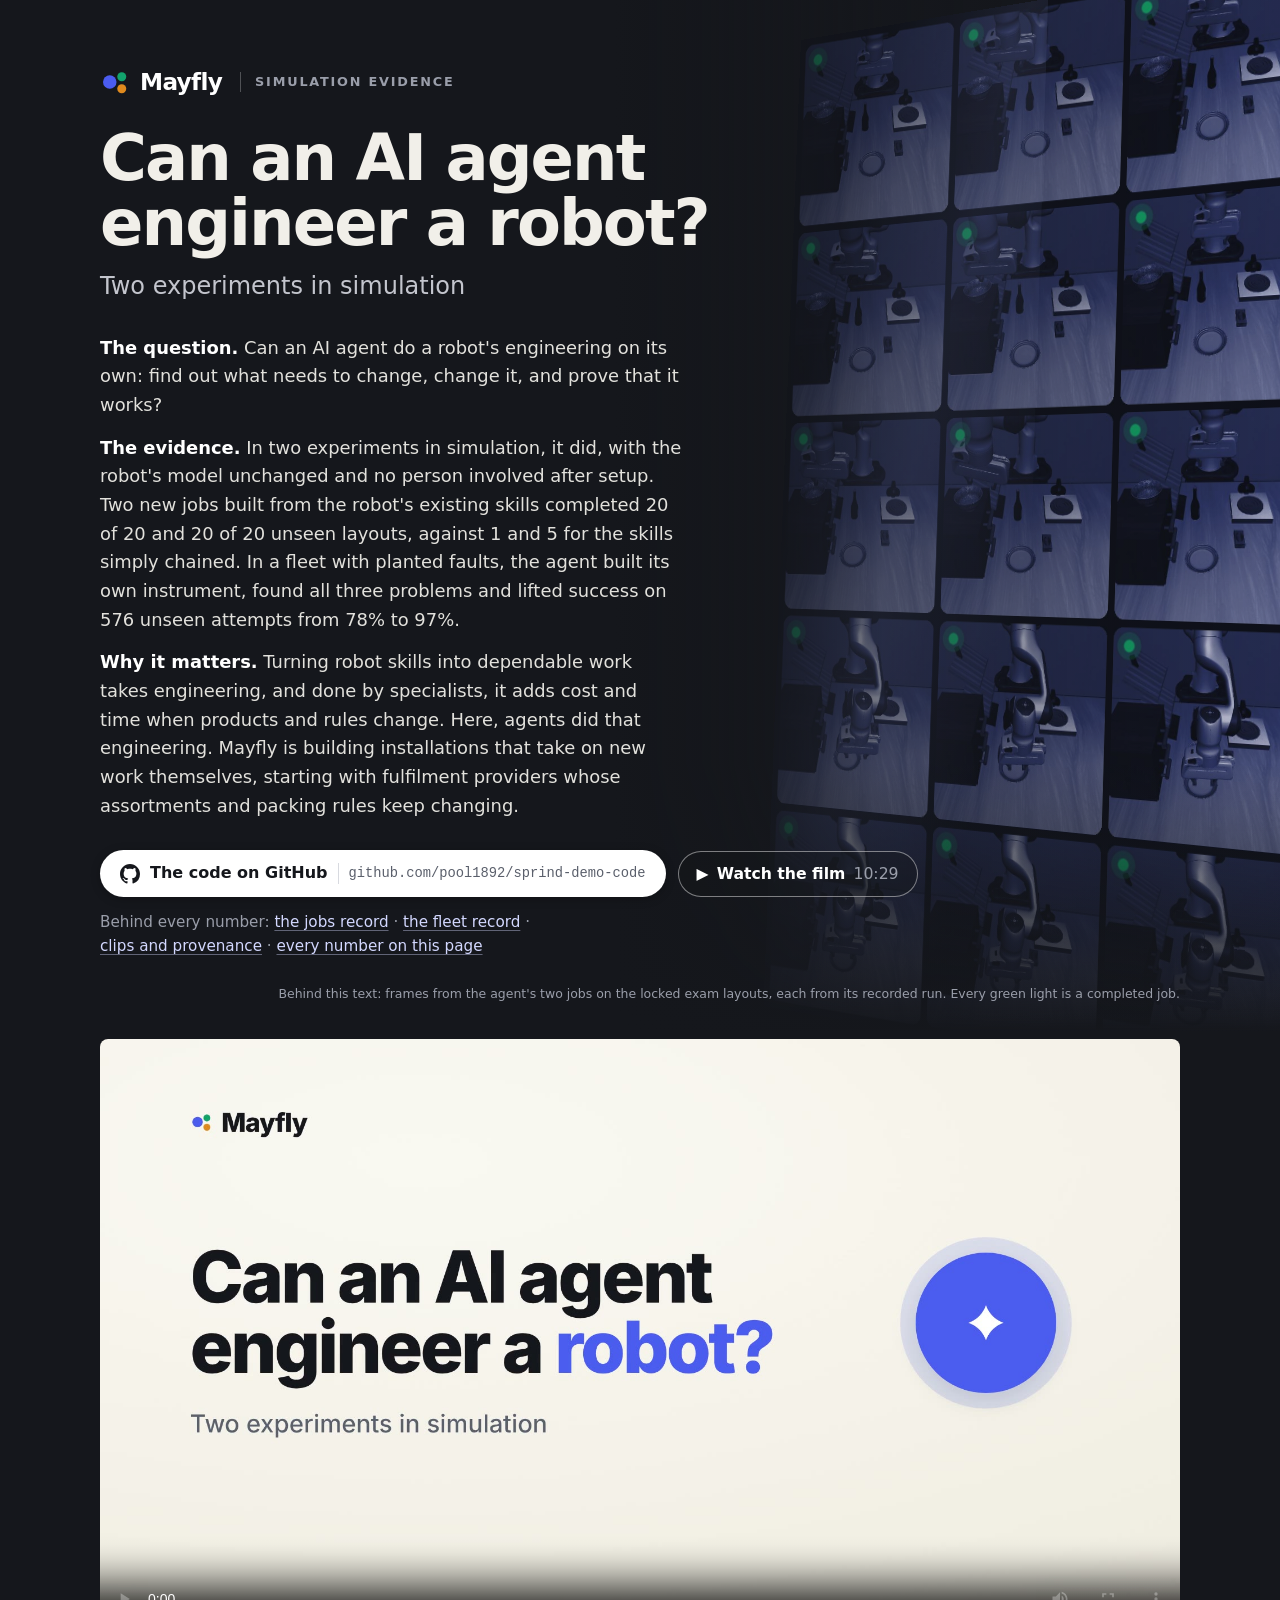
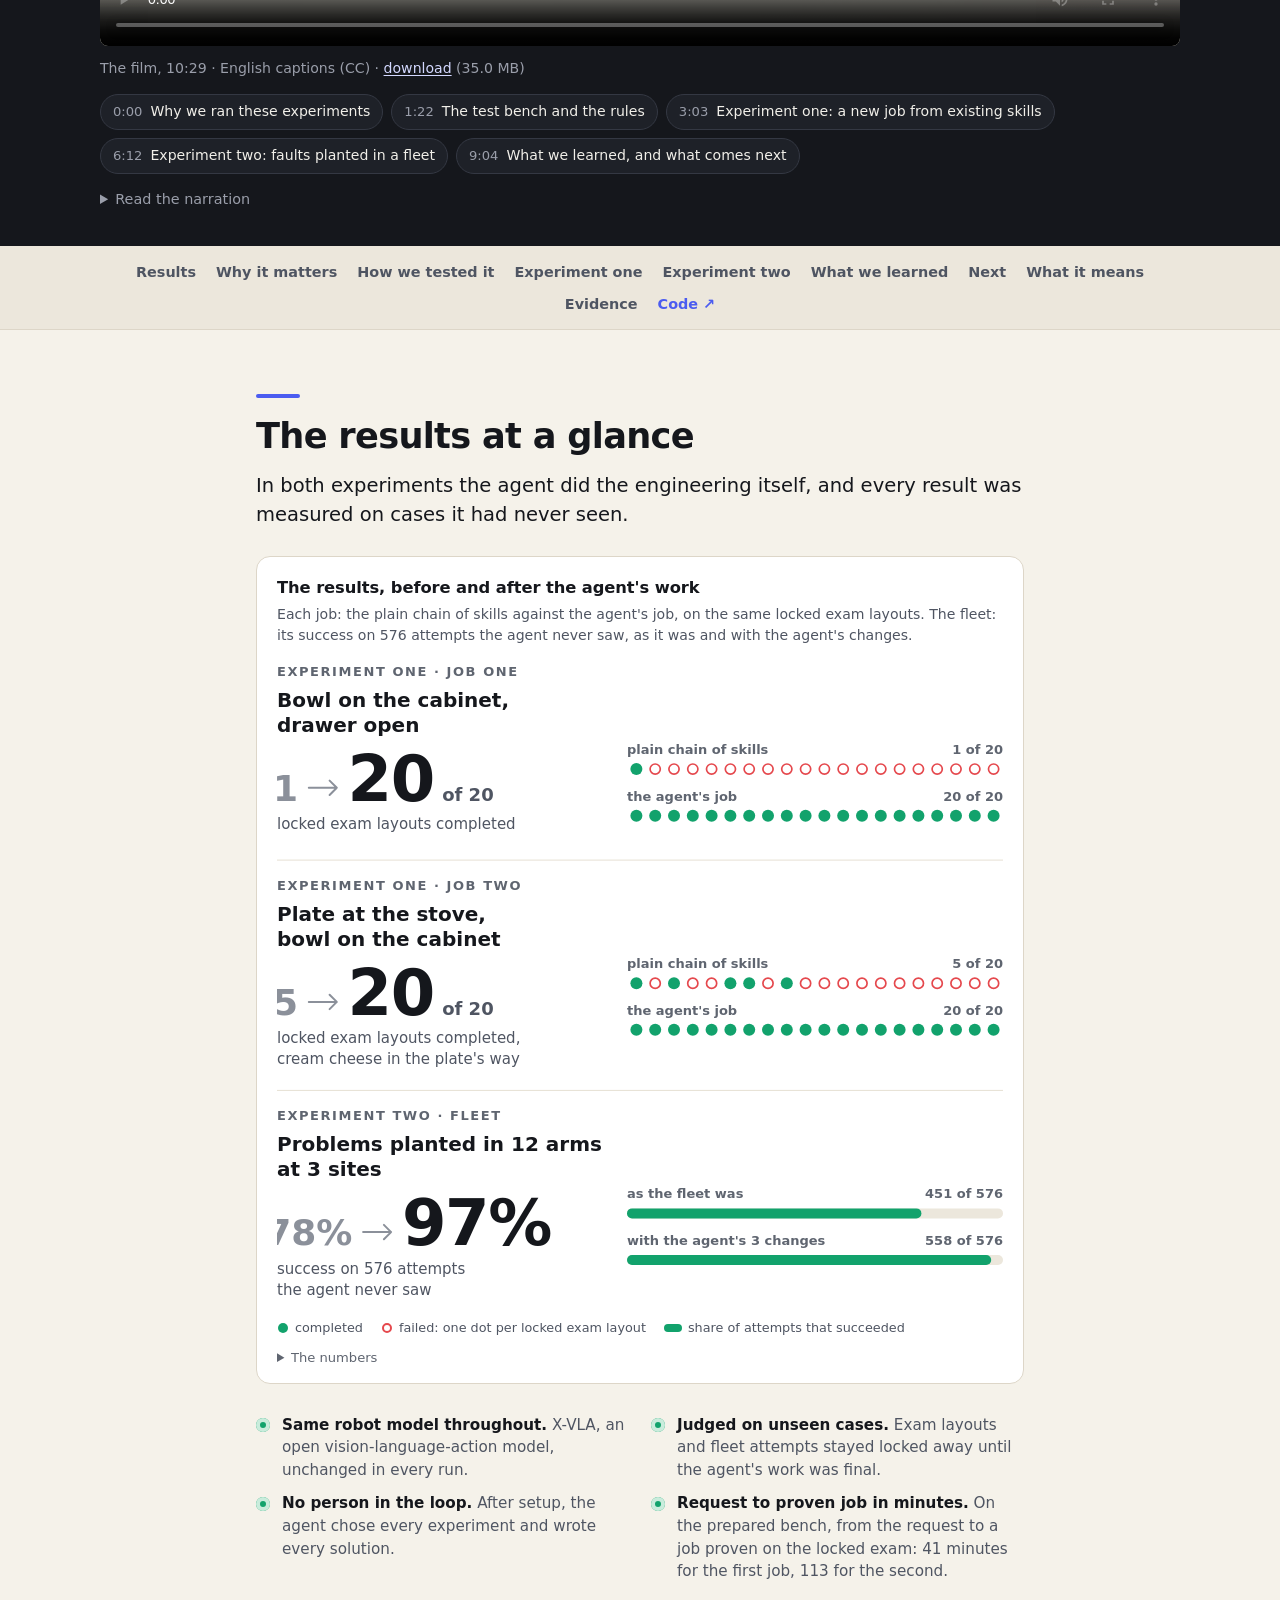
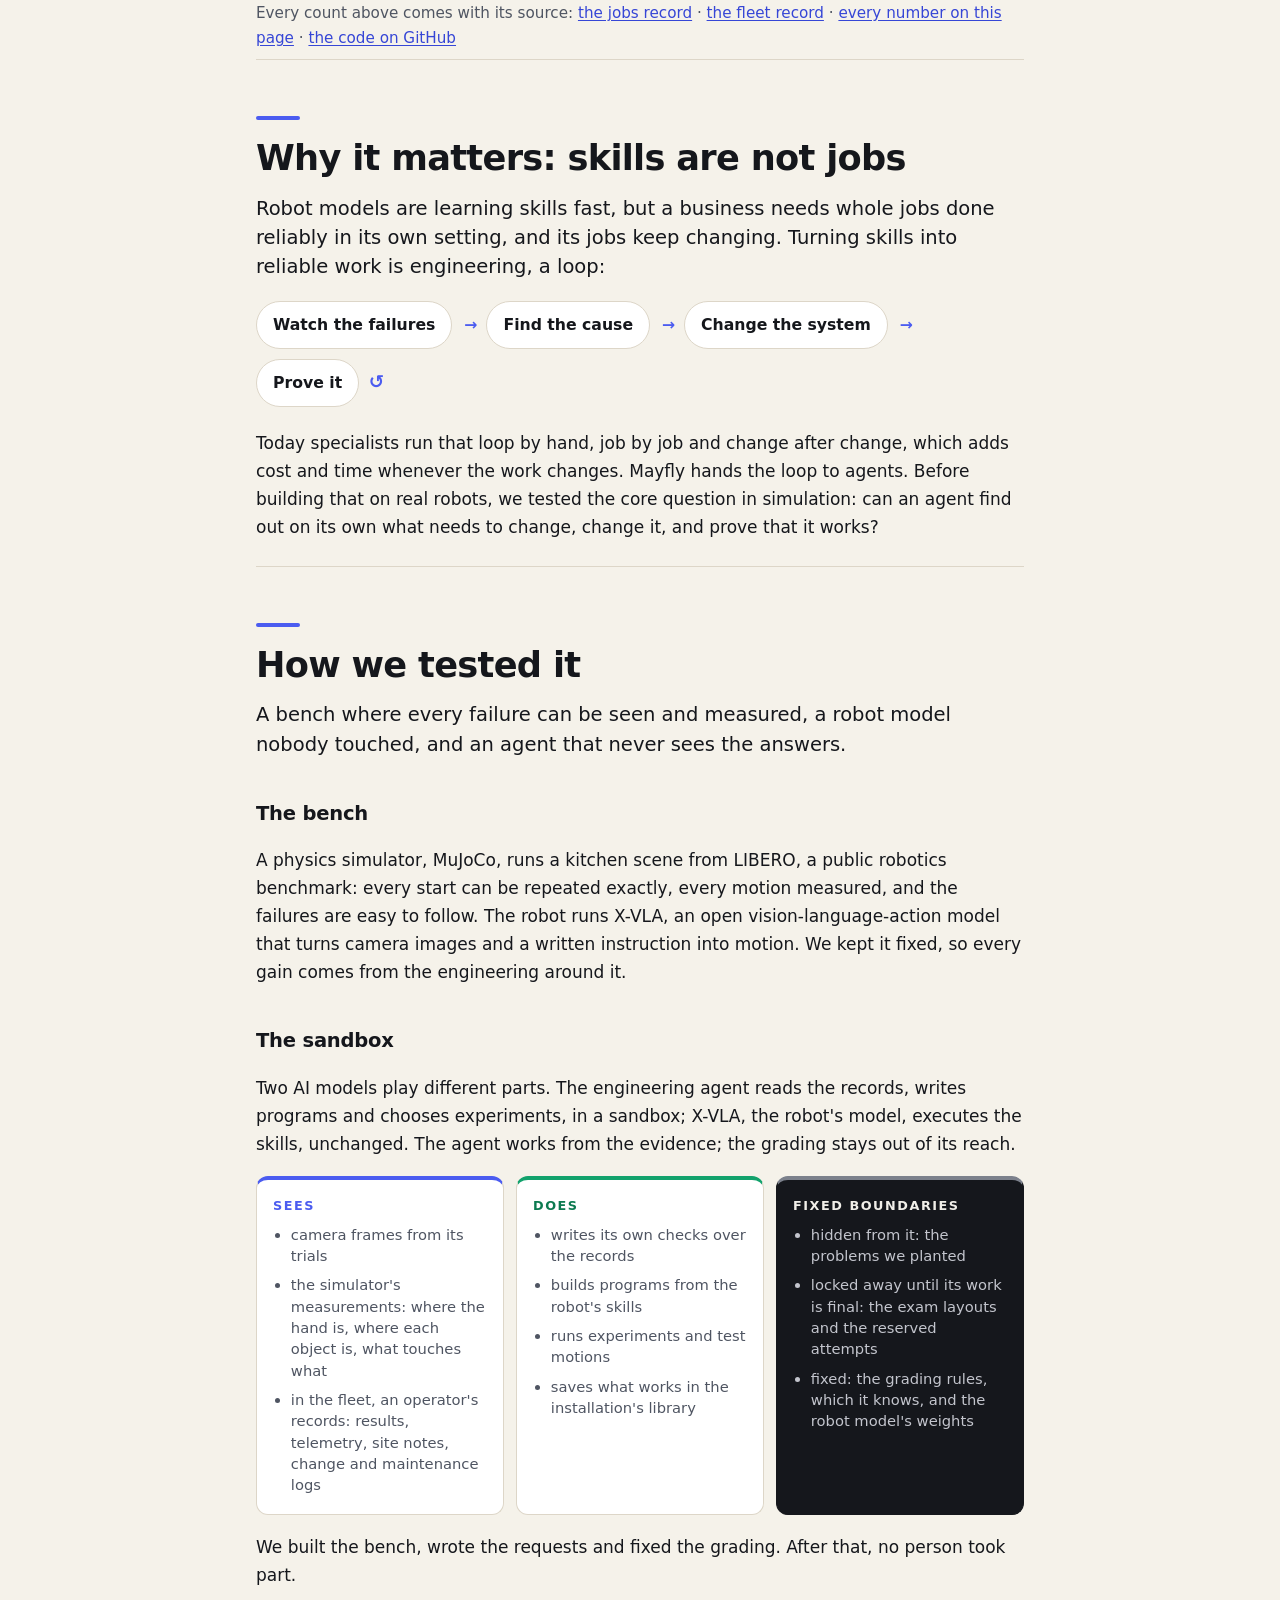
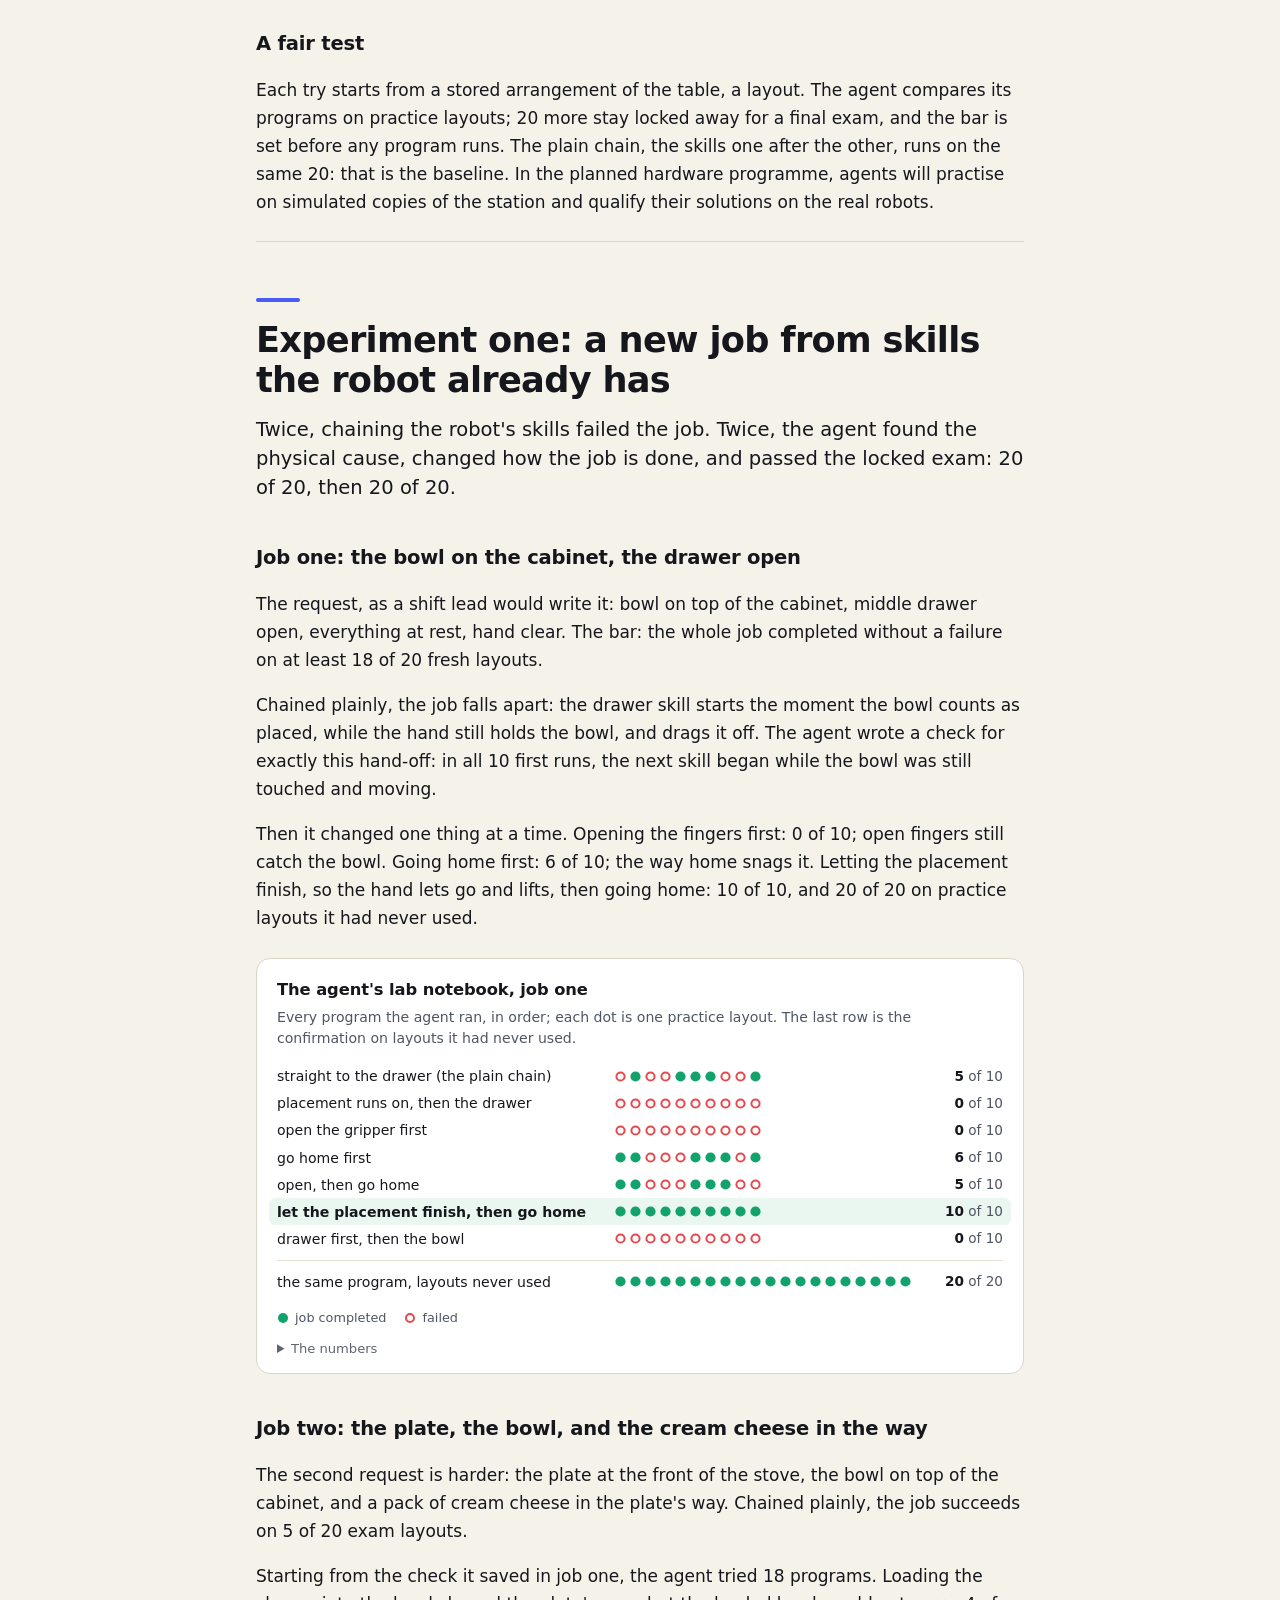
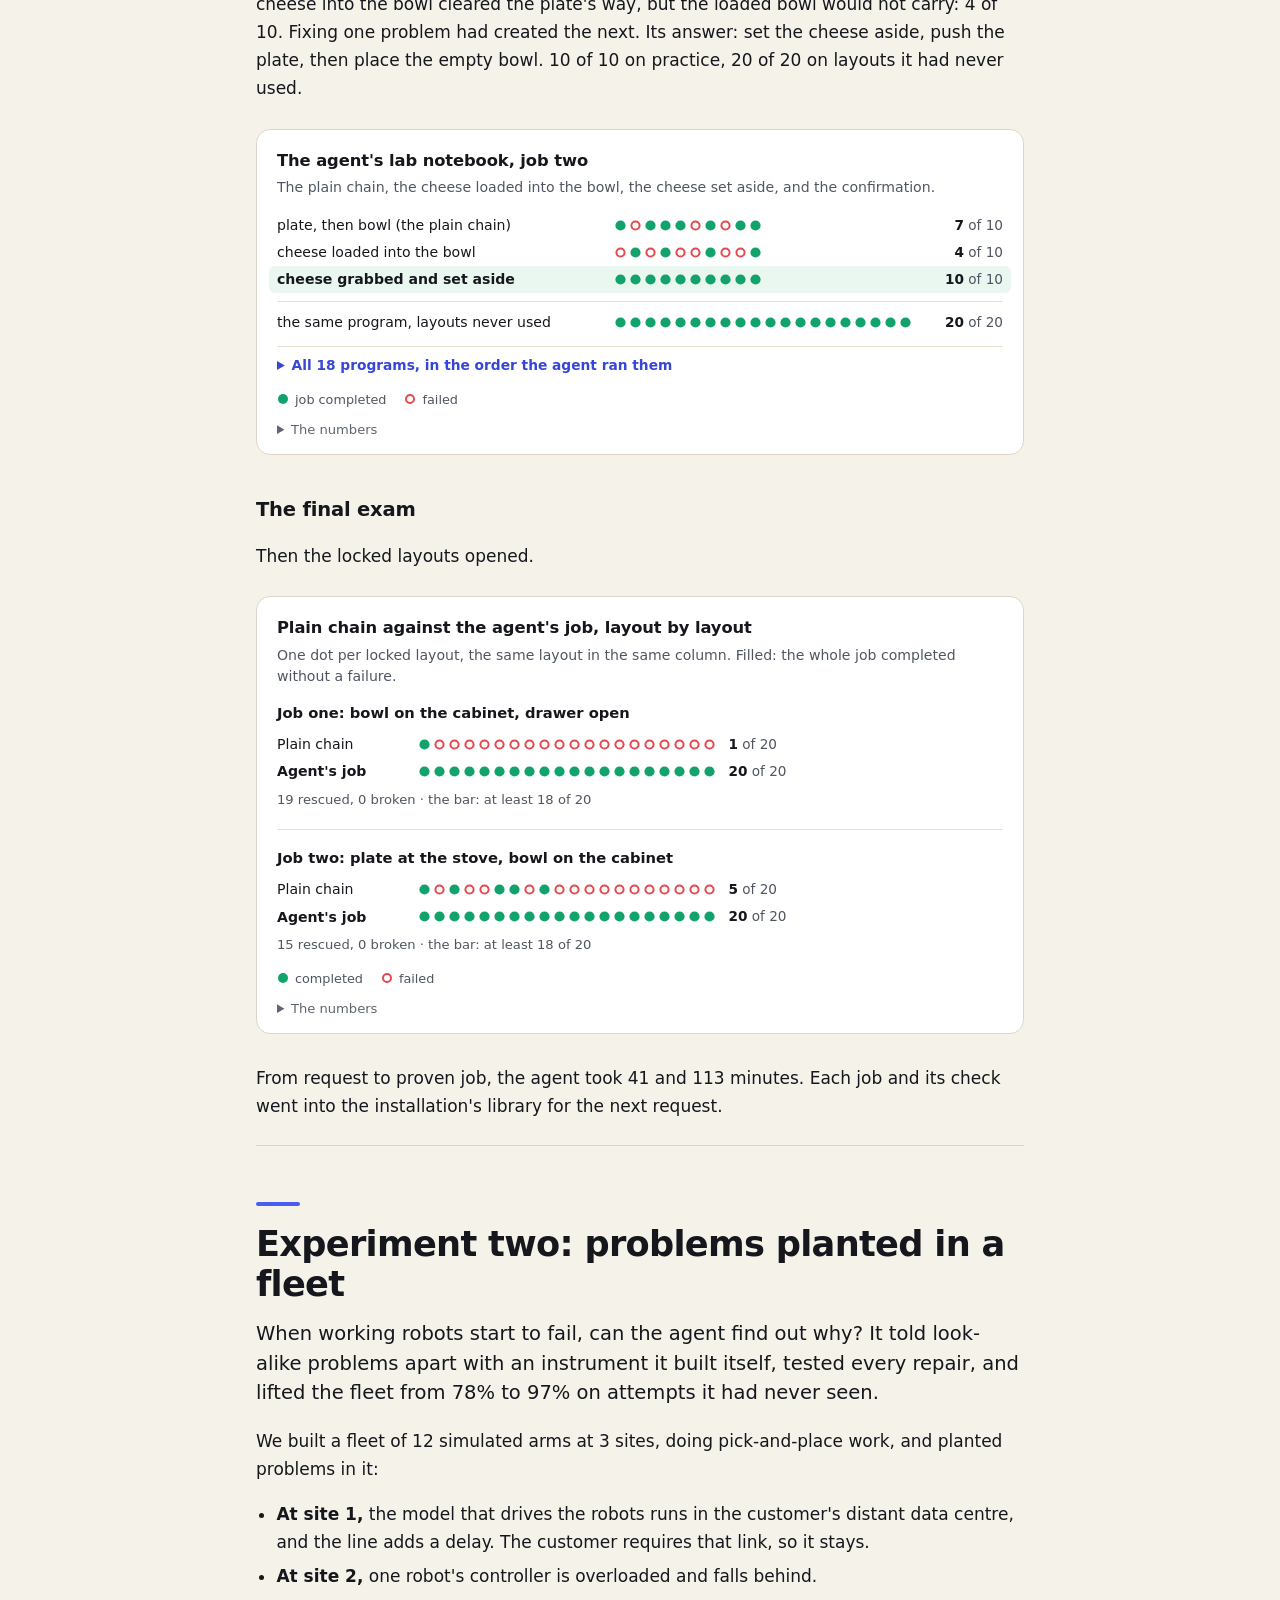
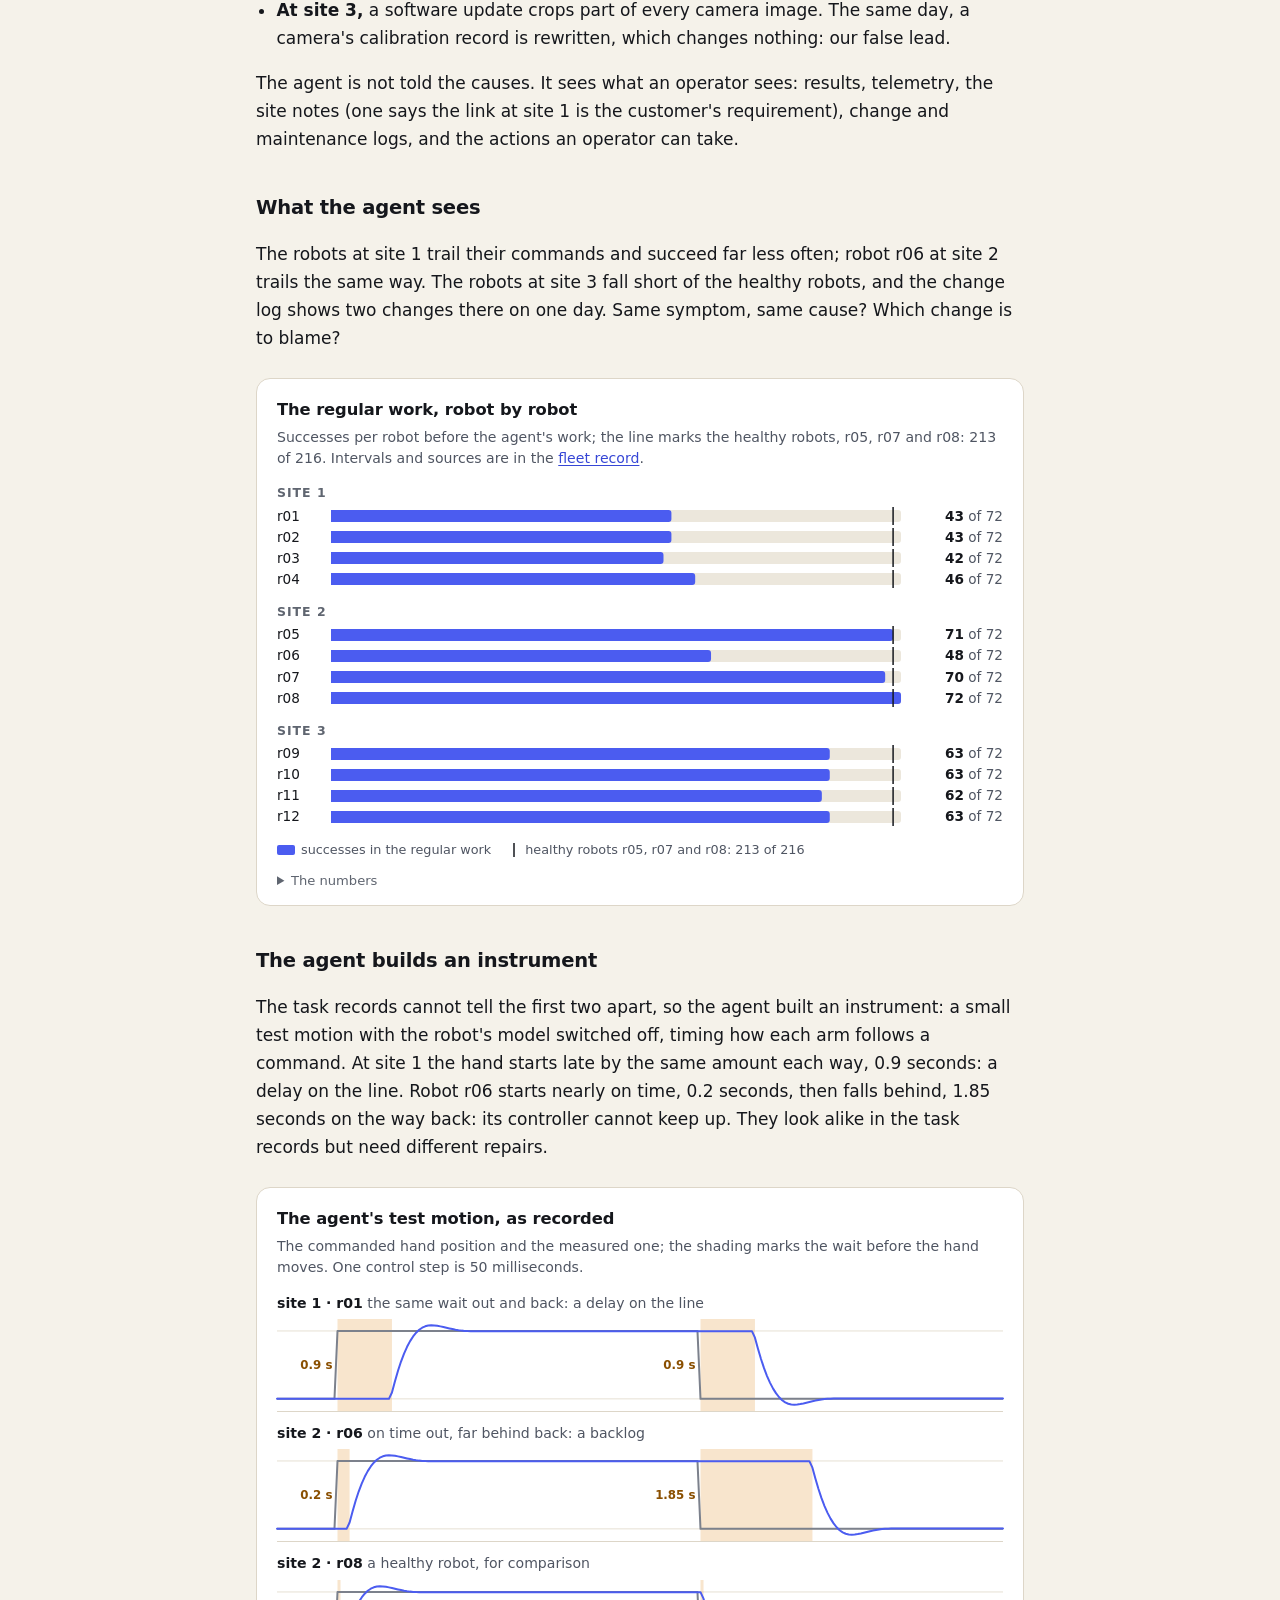
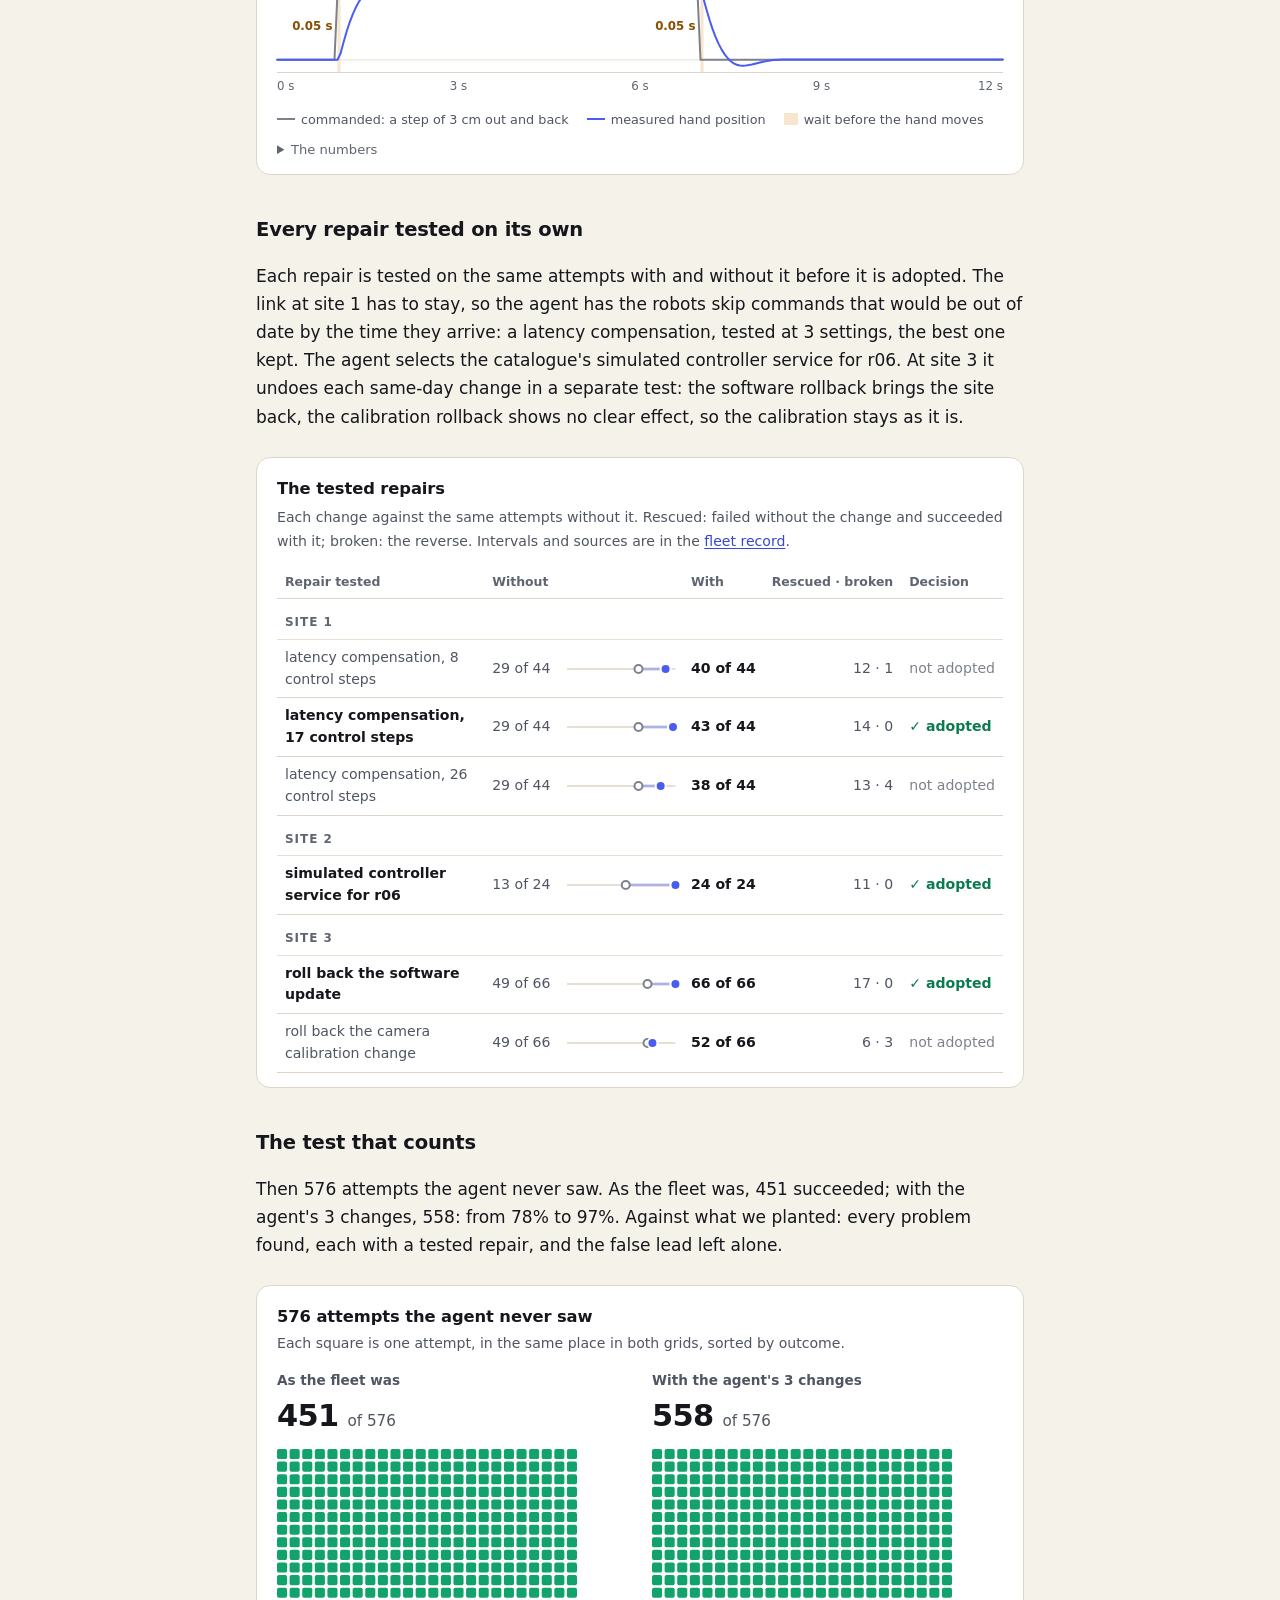
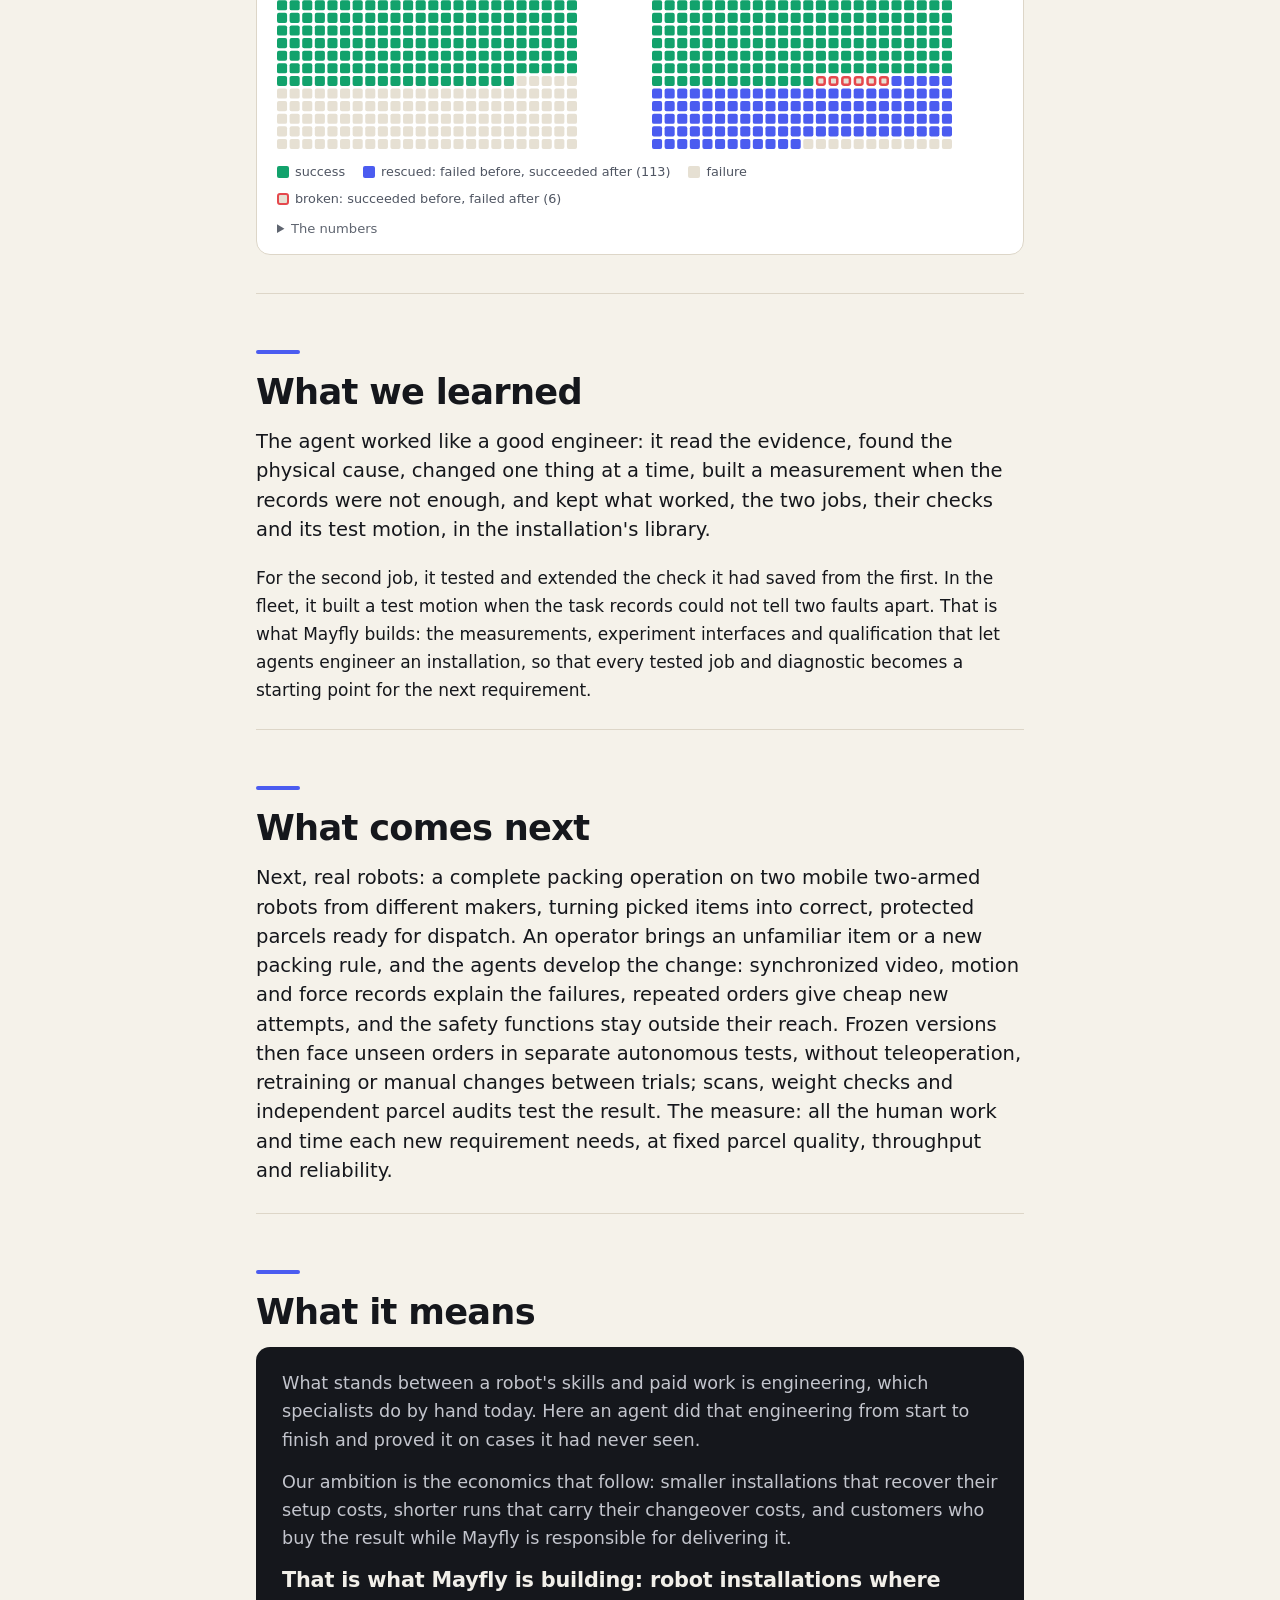
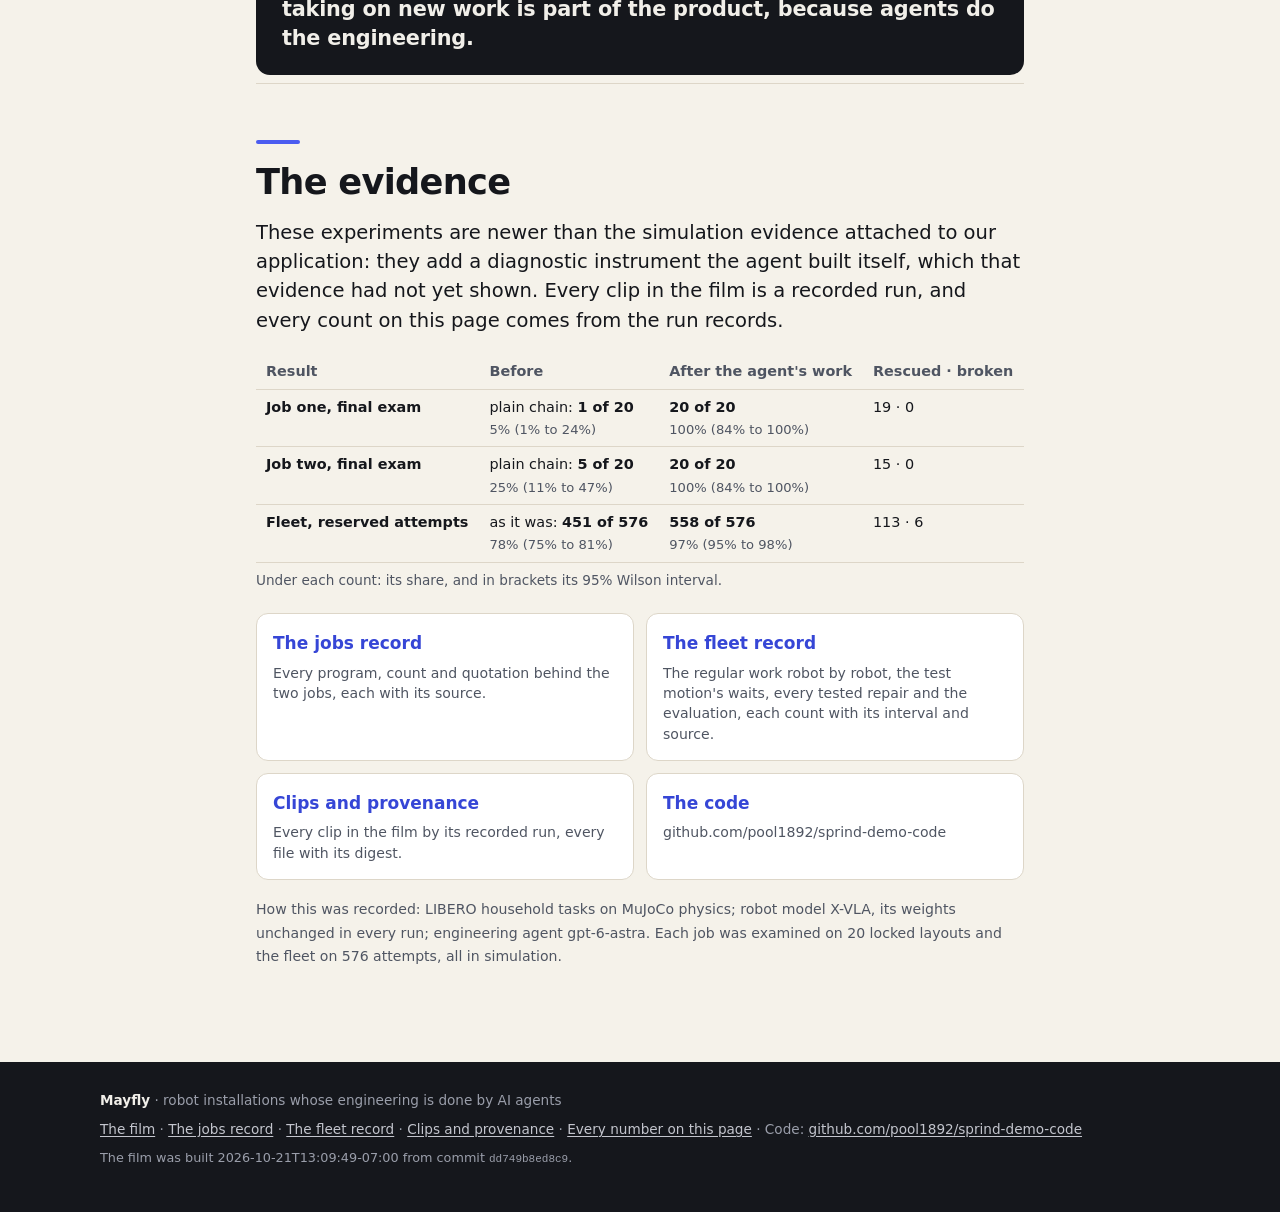
==== commit 3412e5ff: "Site: the results as a chart like the others, the wall beside the text at every width Built from rob" ====
--- a/index.html
+++ b/index.html
@@ -50,8 +50,8 @@
         <a href="sources.html">clips and provenance</a> &middot;
         <a href="story-values.json">every number on this page</a></p>
     </div>
-    <p class="photo-note">Behind this text: the agent's two jobs on every locked exam layout, a frame from each
-      recorded run. Every green light is a completed job.</p>
+    <p class="photo-note">Behind this text: frames from the agent's two jobs on the locked exam layouts, each
+      from its recorded run. Every green light is a completed job.</p>
   </div>
 </header>
 
@@ -133,7 +133,7 @@
 cases it had never seen.</p>
 <figure class="chart chart-glance" id="fig-1-glance" aria-labelledby="fig-1-glance-title"><figcaption><span class="fig-title" id="fig-1-glance-title">The results, before and after the agent&#x27;s work</span> <span class="fig-note">Each job: the plain chain of skills against the agent's job, on the same locked exam layouts.
 The fleet: its success on 576 attempts the agent never saw, as it was and with the
-agent's changes.</span></figcaption><div class="glance"><svg class="glance-img glance-wide" viewBox="0 0 1080 448" role="img" aria-label="Experiment one · job one, Bowl on the cabinet, drawer open: from 1 to 20 of 20, locked exam layouts completed; Experiment one · job two, Plate at the stove, bowl on the cabinet: from 5 to 20 of 20, locked exam layouts completed, cream cheese in the plate&#x27;s way; Experiment two · fleet, Problems planted in 12 arms at 3 sites: from 78% to 97%, success on 576 attempts the agent never saw" font-family="system-ui, -apple-system, Segoe UI, Roboto, Helvetica Neue, Arial, sans-serif"><rect x="0.5" y="0.5" width="1079" height="447" rx="20" fill="#fff" stroke="#e6e0d3"/><text x="44.0" y="58.0" font-size="13" font-weight="700" fill="#5f6570" letter-spacing="1.56">EXPERIMENT ONE · JOB ONE</text><text x="44.0" y="87.5" font-size="19" font-weight="750" fill="#15171c">Bowl on the cabinet,</text><text x="44.0" y="111.5" font-size="19" font-weight="750" fill="#15171c">drawer open</text><text x="67.3" y="182.1" font-size="40" font-weight="650" fill="#8b909a" text-anchor="end">1</text><path d="M79.3 167.7H110.5M102.5 159.7L110.5 167.7L102.5 175.7" fill="none" stroke="#8b909a" stroke-width="2.2" stroke-linecap="round" stroke-linejoin="round"/><text x="122.5" y="182.1" font-size="66" font-weight="800" fill="#15171c" letter-spacing="-1.3">20<tspan font-size="20" font-weight="600" fill="#4f5562" letter-spacing="0" dx="9.0">of 20</tspan></text><text x="44.0" y="211.6" font-size="15.5" font-weight="400" fill="#4f5562">locked exam layouts completed</text><text x="390.7" y="58.0" font-size="13" font-weight="700" fill="#5f6570" letter-spacing="1.56">EXPERIMENT ONE · JOB TWO</text><text x="390.7" y="87.5" font-size="19" font-weight="750" fill="#15171c">Plate at the stove,</text><text x="390.7" y="111.5" font-size="19" font-weight="750" fill="#15171c">bowl on the cabinet</text><text x="414.0" y="182.1" font-size="40" font-weight="650" fill="#8b909a" text-anchor="end">5</text><path d="M426.0 167.7H457.2M449.2 159.7L457.2 167.7L449.2 175.7" fill="none" stroke="#8b909a" stroke-width="2.2" stroke-linecap="round" stroke-linejoin="round"/><text x="469.2" y="182.1" font-size="66" font-weight="800" fill="#15171c" letter-spacing="-1.3">20<tspan font-size="20" font-weight="600" fill="#4f5562" letter-spacing="0" dx="9.0">of 20</tspan></text><text x="390.7" y="211.6" font-size="15.5" font-weight="400" fill="#4f5562">locked exam layouts completed,</text><text x="390.7" y="232.6" font-size="15.5" font-weight="400" fill="#4f5562">cream cheese in the plate&#x27;s way</text><text x="737.3" y="58.0" font-size="13" font-weight="700" fill="#5f6570" letter-spacing="1.56">EXPERIMENT TWO · FLEET</text><text x="737.3" y="87.5" font-size="19" font-weight="750" fill="#15171c">Problems planted in 12 arms</text><text x="737.3" y="111.5" font-size="19" font-weight="750" fill="#15171c">at 3 sites</text><text x="820.9" y="182.1" font-size="40" font-weight="650" fill="#8b909a" text-anchor="end">78%</text><path d="M832.9 167.7H864.1M856.1 159.7L864.1 167.7L856.1 175.7" fill="none" stroke="#8b909a" stroke-width="2.2" stroke-linecap="round" stroke-linejoin="round"/><text x="876.1" y="182.1" font-size="66" font-weight="800" fill="#15171c" letter-spacing="-1.3">97%</text><text x="737.3" y="211.6" font-size="15.5" font-weight="400" fill="#4f5562">success on 576 attempts</text><text x="737.3" y="232.6" font-size="15.5" font-weight="400" fill="#4f5562">the agent never saw</text><text x="44.0" y="276.1" font-size="13.5" font-weight="600" fill="#5f6570">plain chain of skills</text><text x="342.7" y="276.1" font-size="13.5" font-weight="600" fill="#5f6570" text-anchor="end">1 of 20</text><circle cx="51.5" cy="292.0" r="5.4" fill="#12a26c"><title>plain chain of skills, locked layout 30: completed</title></circle><circle cx="66.4" cy="292.0" r="4.5" fill="none" stroke="#e5484d" stroke-width="1.7"><title>plain chain of skills, locked layout 31: failed</title></circle><circle cx="81.3" cy="292.0" r="4.5" fill="none" stroke="#e5484d" stroke-width="1.7"><title>plain chain of skills, locked layout 32: failed</title></circle><circle cx="96.3" cy="292.0" r="4.5" fill="none" stroke="#e5484d" stroke-width="1.7"><title>plain chain of skills, locked layout 33: failed</title></circle><circle cx="111.2" cy="292.0" r="4.5" fill="none" stroke="#e5484d" stroke-width="1.7"><title>plain chain of skills, locked layout 34: failed</title></circle><circle cx="126.1" cy="292.0" r="4.5" fill="none" stroke="#e5484d" stroke-width="1.7"><title>plain chain of skills, locked layout 35: failed</title></circle><circle cx="141.1" cy="292.0" r="4.5" fill="none" stroke="#e5484d" stroke-width="1.7"><title>plain chain of skills, locked layout 36: failed</title></circle><circle cx="156.0" cy="292.0" r="4.5" fill="none" stroke="#e5484d" stroke-width="1.7"><title>plain chain of skills, locked layout 37: failed</title></circle><circle cx="170.9" cy="292.0" r="4.5" fill="none" stroke="#e5484d" stroke-width="1.7"><title>plain chain of skills, locked layout 38: failed</title></circle><circle cx="185.9" cy="292.0" r="4.5" fill="none" stroke="#e5484d" stroke-width="1.7"><title>plain chain of skills, locked layout 39: failed</title></circle><circle cx="200.8" cy="292.0" r="4.5" fill="none" stroke="#e5484d" stroke-width="1.7"><title>plain chain of skills, locked layout 40: failed</title></circle><circle cx="215.7" cy="292.0" r="4.5" fill="none" stroke="#e5484d" stroke-width="1.7"><title>plain chain of skills, locked layout 41: failed</title></circle><circle cx="230.7" cy="292.0" r="4.5" fill="none" stroke="#e5484d" stroke-width="1.7"><title>plain chain of skills, locked layout 42: failed</title></circle><circle cx="245.6" cy="292.0" r="4.5" fill="none" stroke="#e5484d" stroke-width="1.7"><title>plain chain of skills, locked layout 43: failed</title></circle><circle cx="260.5" cy="292.0" r="4.5" fill="none" stroke="#e5484d" stroke-width="1.7"><title>plain chain of skills, locked layout 44: failed</title></circle><circle cx="275.5" cy="292.0" r="4.5" fill="none" stroke="#e5484d" stroke-width="1.7"><title>plain chain of skills, locked layout 45: failed</title></circle><circle cx="290.4" cy="292.0" r="4.5" fill="none" stroke="#e5484d" stroke-width="1.7"><title>plain chain of skills, locked layout 46: failed</title></circle><circle cx="305.3" cy="292.0" r="4.5" fill="none" stroke="#e5484d" stroke-width="1.7"><title>plain chain of skills, locked layout 47: failed</title></circle><circle cx="320.3" cy="292.0" r="4.5" fill="none" stroke="#e5484d" stroke-width="1.7"><title>plain chain of skills, locked layout 48: failed</title></circle><circle cx="335.2" cy="292.0" r="4.5" fill="none" stroke="#e5484d" stroke-width="1.7"><title>plain chain of skills, locked layout 49: failed</title></circle><text x="44.0" y="324.8" font-size="13.5" font-weight="600" fill="#5f6570">the agent&#x27;s job</text><text x="342.7" y="324.8" font-size="13.5" font-weight="600" fill="#5f6570" text-anchor="end">20 of 20</text><circle cx="51.5" cy="340.7" r="5.4" fill="#12a26c"><title>the agent&#x27;s job, locked layout 30: completed</title></circle><circle cx="66.4" cy="340.7" r="5.4" fill="#12a26c"><title>the agent&#x27;s job, locked layout 31: completed</title></circle><circle cx="81.3" cy="340.7" r="5.4" fill="#12a26c"><title>the agent&#x27;s job, locked layout 32: completed</title></circle><circle cx="96.3" cy="340.7" r="5.4" fill="#12a26c"><title>the agent&#x27;s job, locked layout 33: completed</title></circle><circle cx="111.2" cy="340.7" r="5.4" fill="#12a26c"><title>the agent&#x27;s job, locked layout 34: completed</title></circle><circle cx="126.1" cy="340.7" r="5.4" fill="#12a26c"><title>the agent&#x27;s job, locked layout 35: completed</title></circle><circle cx="141.1" cy="340.7" r="5.4" fill="#12a26c"><title>the agent&#x27;s job, locked layout 36: completed</title></circle><circle cx="156.0" cy="340.7" r="5.4" fill="#12a26c"><title>the agent&#x27;s job, locked layout 37: completed</title></circle><circle cx="170.9" cy="340.7" r="5.4" fill="#12a26c"><title>the agent&#x27;s job, locked layout 38: completed</title></circle><circle cx="185.9" cy="340.7" r="5.4" fill="#12a26c"><title>the agent&#x27;s job, locked layout 39: completed</title></circle><circle cx="200.8" cy="340.7" r="5.4" fill="#12a26c"><title>the agent&#x27;s job, locked layout 40: completed</title></circle><circle cx="215.7" cy="340.7" r="5.4" fill="#12a26c"><title>the agent&#x27;s job, locked layout 41: completed</title></circle><circle cx="230.7" cy="340.7" r="5.4" fill="#12a26c"><title>the agent&#x27;s job, locked layout 42: completed</title></circle><circle cx="245.6" cy="340.7" r="5.4" fill="#12a26c"><title>the agent&#x27;s job, locked layout 43: completed</title></circle><circle cx="260.5" cy="340.7" r="5.4" fill="#12a26c"><title>the agent&#x27;s job, locked layout 44: completed</title></circle><circle cx="275.5" cy="340.7" r="5.4" fill="#12a26c"><title>the agent&#x27;s job, locked layout 45: completed</title></circle><circle cx="290.4" cy="340.7" r="5.4" fill="#12a26c"><title>the agent&#x27;s job, locked layout 46: completed</title></circle><circle cx="305.3" cy="340.7" r="5.4" fill="#12a26c"><title>the agent&#x27;s job, locked layout 47: completed</title></circle><circle cx="320.3" cy="340.7" r="5.4" fill="#12a26c"><title>the agent&#x27;s job, locked layout 48: completed</title></circle><circle cx="335.2" cy="340.7" r="5.4" fill="#12a26c"><title>the agent&#x27;s job, locked layout 49: completed</title></circle><text x="390.7" y="276.1" font-size="13.5" font-weight="600" fill="#5f6570">plain chain of skills</text><text x="689.3" y="276.1" font-size="13.5" font-weight="600" fill="#5f6570" text-anchor="end">5 of 20</text><circle cx="398.1" cy="292.0" r="5.4" fill="#12a26c"><title>plain chain of skills, locked layout 30: completed</title></circle><circle cx="413.1" cy="292.0" r="4.5" fill="none" stroke="#e5484d" stroke-width="1.7"><title>plain chain of skills, locked layout 31: failed</title></circle><circle cx="428.0" cy="292.0" r="5.4" fill="#12a26c"><title>plain chain of skills, locked layout 32: completed</title></circle><circle cx="442.9" cy="292.0" r="4.5" fill="none" stroke="#e5484d" stroke-width="1.7"><title>plain chain of skills, locked layout 33: failed</title></circle><circle cx="457.9" cy="292.0" r="4.5" fill="none" stroke="#e5484d" stroke-width="1.7"><title>plain chain of skills, locked layout 34: failed</title></circle><circle cx="472.8" cy="292.0" r="5.4" fill="#12a26c"><title>plain chain of skills, locked layout 35: completed</title></circle><circle cx="487.7" cy="292.0" r="5.4" fill="#12a26c"><title>plain chain of skills, locked layout 36: completed</title></circle><circle cx="502.7" cy="292.0" r="4.5" fill="none" stroke="#e5484d" stroke-width="1.7"><title>plain chain of skills, locked layout 37: failed</title></circle><circle cx="517.6" cy="292.0" r="5.4" fill="#12a26c"><title>plain chain of skills, locked layout 38: completed</title></circle><circle cx="532.5" cy="292.0" r="4.5" fill="none" stroke="#e5484d" stroke-width="1.7"><title>plain chain of skills, locked layout 39: failed</title></circle><circle cx="547.5" cy="292.0" r="4.5" fill="none" stroke="#e5484d" stroke-width="1.7"><title>plain chain of skills, locked layout 40: failed</title></circle><circle cx="562.4" cy="292.0" r="4.5" fill="none" stroke="#e5484d" stroke-width="1.7"><title>plain chain of skills, locked layout 41: failed</title></circle><circle cx="577.3" cy="292.0" r="4.5" fill="none" stroke="#e5484d" stroke-width="1.7"><title>plain chain of skills, locked layout 42: failed</title></circle><circle cx="592.3" cy="292.0" r="4.5" fill="none" stroke="#e5484d" stroke-width="1.7"><title>plain chain of skills, locked layout 43: failed</title></circle><circle cx="607.2" cy="292.0" r="4.5" fill="none" stroke="#e5484d" stroke-width="1.7"><title>plain chain of skills, locked layout 44: failed</title></circle><circle cx="622.1" cy="292.0" r="4.5" fill="none" stroke="#e5484d" stroke-width="1.7"><title>plain chain of skills, locked layout 45: failed</title></circle><circle cx="637.1" cy="292.0" r="4.5" fill="none" stroke="#e5484d" stroke-width="1.7"><title>plain chain of skills, locked layout 46: failed</title></circle><circle cx="652.0" cy="292.0" r="4.5" fill="none" stroke="#e5484d" stroke-width="1.7"><title>plain chain of skills, locked layout 47: failed</title></circle><circle cx="666.9" cy="292.0" r="4.5" fill="none" stroke="#e5484d" stroke-width="1.7"><title>plain chain of skills, locked layout 48: failed</title></circle><circle cx="681.9" cy="292.0" r="4.5" fill="none" stroke="#e5484d" stroke-width="1.7"><title>plain chain of skills, locked layout 49: failed</title></circle><text x="390.7" y="324.8" font-size="13.5" font-weight="600" fill="#5f6570">the agent&#x27;s job</text><text x="689.3" y="324.8" font-size="13.5" font-weight="600" fill="#5f6570" text-anchor="end">20 of 20</text><circle cx="398.1" cy="340.7" r="5.4" fill="#12a26c"><title>the agent&#x27;s job, locked layout 30: completed</title></circle><circle cx="413.1" cy="340.7" r="5.4" fill="#12a26c"><title>the agent&#x27;s job, locked layout 31: completed</title></circle><circle cx="428.0" cy="340.7" r="5.4" fill="#12a26c"><title>the agent&#x27;s job, locked layout 32: completed</title></circle><circle cx="442.9" cy="340.7" r="5.4" fill="#12a26c"><title>the agent&#x27;s job, locked layout 33: completed</title></circle><circle cx="457.9" cy="340.7" r="5.4" fill="#12a26c"><title>the agent&#x27;s job, locked layout 34: completed</title></circle><circle cx="472.8" cy="340.7" r="5.4" fill="#12a26c"><title>the agent&#x27;s job, locked layout 35: completed</title></circle><circle cx="487.7" cy="340.7" r="5.4" fill="#12a26c"><title>the agent&#x27;s job, locked layout 36: completed</title></circle><circle cx="502.7" cy="340.7" r="5.4" fill="#12a26c"><title>the agent&#x27;s job, locked layout 37: completed</title></circle><circle cx="517.6" cy="340.7" r="5.4" fill="#12a26c"><title>the agent&#x27;s job, locked layout 38: completed</title></circle><circle cx="532.5" cy="340.7" r="5.4" fill="#12a26c"><title>the agent&#x27;s job, locked layout 39: completed</title></circle><circle cx="547.5" cy="340.7" r="5.4" fill="#12a26c"><title>the agent&#x27;s job, locked layout 40: completed</title></circle><circle cx="562.4" cy="340.7" r="5.4" fill="#12a26c"><title>the agent&#x27;s job, locked layout 41: completed</title></circle><circle cx="577.3" cy="340.7" r="5.4" fill="#12a26c"><title>the agent&#x27;s job, locked layout 42: completed</title></circle><circle cx="592.3" cy="340.7" r="5.4" fill="#12a26c"><title>the agent&#x27;s job, locked layout 43: completed</title></circle><circle cx="607.2" cy="340.7" r="5.4" fill="#12a26c"><title>the agent&#x27;s job, locked layout 44: completed</title></circle><circle cx="622.1" cy="340.7" r="5.4" fill="#12a26c"><title>the agent&#x27;s job, locked layout 45: completed</title></circle><circle cx="637.1" cy="340.7" r="5.4" fill="#12a26c"><title>the agent&#x27;s job, locked layout 46: completed</title></circle><circle cx="652.0" cy="340.7" r="5.4" fill="#12a26c"><title>the agent&#x27;s job, locked layout 47: completed</title></circle><circle cx="666.9" cy="340.7" r="5.4" fill="#12a26c"><title>the agent&#x27;s job, locked layout 48: completed</title></circle><circle cx="681.9" cy="340.7" r="5.4" fill="#12a26c"><title>the agent&#x27;s job, locked layout 49: completed</title></circle><text x="737.3" y="276.1" font-size="13.5" font-weight="600" fill="#5f6570">as the fleet was</text><text x="1036.0" y="276.1" font-size="13.5" font-weight="600" fill="#5f6570" text-anchor="end">451 of 576</text><rect x="737.3" y="287.0" width="298.7" height="10" rx="5" fill="#ece7dc"/><rect x="737.3" y="287.0" width="233.9" height="10" rx="5" fill="#12a26c"><title>as the fleet was: 451 of 576 attempts succeeded</title></rect><text x="737.3" y="324.8" font-size="13.5" font-weight="600" fill="#5f6570">with the agent&#x27;s 3 changes</text><text x="1036.0" y="324.8" font-size="13.5" font-weight="600" fill="#5f6570" text-anchor="end">558 of 576</text><rect x="737.3" y="335.7" width="298.7" height="10" rx="5" fill="#ece7dc"/><rect x="737.3" y="335.7" width="289.3" height="10" rx="5" fill="#12a26c"><title>with the agent&#x27;s 3 changes: 558 of 576 attempts succeeded</title></rect><line x1="366.7" y1="36" x2="366.7" y2="378.0" stroke="#e6e0d3"/><line x1="713.3" y1="36" x2="713.3" y2="378.0" stroke="#e6e0d3"/><line x1="44.0" y1="388.0" x2="1036.0" y2="388.0" stroke="#e6e0d3"/><circle cx="49.1" cy="417.6" r="5.1" fill="#12a26c"/><text x="60.3" y="422.0" font-size="13.5" font-weight="500" fill="#5f6570">completed</text><circle cx="145.9" cy="417.6" r="4.3" fill="none" stroke="#e5484d" stroke-width="1.6"/><text x="157.0" y="422.0" font-size="13.5" font-weight="500" fill="#5f6570">failed: one dot per locked exam layout</text><rect x="403.3" y="413.7" width="20.2" height="8.1" rx="4.0" fill="#12a26c"/><text x="429.6" y="422.0" font-size="13.5" font-weight="500" fill="#5f6570">share of attempts that succeeded</text><circle cx="948.1" cy="416.4" r="5.6" fill="#4B5CF0"/><circle cx="958.0" cy="412.1" r="3.7" fill="#12A26C"/><circle cx="958.0" cy="422.0" r="3.7" fill="#E08A1E"/><text x="1036.0" y="422.0" font-size="16" font-weight="800" fill="#15171c" text-anchor="end" letter-spacing="-0.3">Mayfly</text></svg><svg class="glance-img glance-rows" viewBox="0 0 760 747" role="img" aria-label="Experiment one · job one, Bowl on the cabinet, drawer open: from 1 to 20 of 20, locked exam layouts completed; Experiment one · job two, Plate at the stove, bowl on the cabinet: from 5 to 20 of 20, locked exam layouts completed, cream cheese in the plate&#x27;s way; Experiment two · fleet, Problems planted in 12 arms at 3 sites: from 78% to 97%, success on 576 attempts the agent never saw" font-family="system-ui, -apple-system, Segoe UI, Roboto, Helvetica Neue, Arial, sans-serif"><rect x="0.5" y="0.5" width="759" height="746" rx="20" fill="#fff" stroke="#e6e0d3"/><text x="36.0" y="52.0" font-size="12" font-weight="700" fill="#5f6570" letter-spacing="1.44">EXPERIMENT ONE · JOB ONE</text><text x="36.0" y="83.0" font-size="20" font-weight="750" fill="#15171c">Bowl on the cabinet,</text><text x="36.0" y="108.0" font-size="20" font-weight="750" fill="#15171c">drawer open</text><text x="57.0" y="176.7" font-size="36" font-weight="650" fill="#8b909a" text-anchor="end">1</text><path d="M67.8 163.8H95.8M88.6 156.6L95.8 163.8L88.6 171.0" fill="none" stroke="#8b909a" stroke-width="2.0" stroke-linecap="round" stroke-linejoin="round"/><text x="106.6" y="176.7" font-size="64" font-weight="800" fill="#15171c" letter-spacing="-1.3">20<tspan font-size="18" font-weight="600" fill="#4f5562" letter-spacing="0" dx="8.1">of 20</tspan></text><text x="36.0" y="205.2" font-size="15" font-weight="400" fill="#4f5562">locked exam layouts completed</text><text x="400.0" y="129.9" font-size="13" font-weight="600" fill="#5f6570">plain chain of skills</text><text x="724.0" y="129.9" font-size="13" font-weight="600" fill="#5f6570" text-anchor="end">1 of 20</text><circle cx="408.1" cy="145.1" r="5.8" fill="#12a26c"><title>plain chain of skills, locked layout 30: completed</title></circle><circle cx="424.3" cy="145.1" r="4.9" fill="none" stroke="#e5484d" stroke-width="1.7"><title>plain chain of skills, locked layout 31: failed</title></circle><circle cx="440.5" cy="145.1" r="4.9" fill="none" stroke="#e5484d" stroke-width="1.7"><title>plain chain of skills, locked layout 32: failed</title></circle><circle cx="456.7" cy="145.1" r="4.9" fill="none" stroke="#e5484d" stroke-width="1.7"><title>plain chain of skills, locked layout 33: failed</title></circle><circle cx="472.9" cy="145.1" r="4.9" fill="none" stroke="#e5484d" stroke-width="1.7"><title>plain chain of skills, locked layout 34: failed</title></circle><circle cx="489.1" cy="145.1" r="4.9" fill="none" stroke="#e5484d" stroke-width="1.7"><title>plain chain of skills, locked layout 35: failed</title></circle><circle cx="505.3" cy="145.1" r="4.9" fill="none" stroke="#e5484d" stroke-width="1.7"><title>plain chain of skills, locked layout 36: failed</title></circle><circle cx="521.5" cy="145.1" r="4.9" fill="none" stroke="#e5484d" stroke-width="1.7"><title>plain chain of skills, locked layout 37: failed</title></circle><circle cx="537.7" cy="145.1" r="4.9" fill="none" stroke="#e5484d" stroke-width="1.7"><title>plain chain of skills, locked layout 38: failed</title></circle><circle cx="553.9" cy="145.1" r="4.9" fill="none" stroke="#e5484d" stroke-width="1.7"><title>plain chain of skills, locked layout 39: failed</title></circle><circle cx="570.1" cy="145.1" r="4.9" fill="none" stroke="#e5484d" stroke-width="1.7"><title>plain chain of skills, locked layout 40: failed</title></circle><circle cx="586.3" cy="145.1" r="4.9" fill="none" stroke="#e5484d" stroke-width="1.7"><title>plain chain of skills, locked layout 41: failed</title></circle><circle cx="602.5" cy="145.1" r="4.9" fill="none" stroke="#e5484d" stroke-width="1.7"><title>plain chain of skills, locked layout 42: failed</title></circle><circle cx="618.7" cy="145.1" r="4.9" fill="none" stroke="#e5484d" stroke-width="1.7"><title>plain chain of skills, locked layout 43: failed</title></circle><circle cx="634.9" cy="145.1" r="4.9" fill="none" stroke="#e5484d" stroke-width="1.7"><title>plain chain of skills, locked layout 44: failed</title></circle><circle cx="651.1" cy="145.1" r="4.9" fill="none" stroke="#e5484d" stroke-width="1.7"><title>plain chain of skills, locked layout 45: failed</title></circle><circle cx="667.3" cy="145.1" r="4.9" fill="none" stroke="#e5484d" stroke-width="1.7"><title>plain chain of skills, locked layout 46: failed</title></circle><circle cx="683.5" cy="145.1" r="4.9" fill="none" stroke="#e5484d" stroke-width="1.7"><title>plain chain of skills, locked layout 47: failed</title></circle><circle cx="699.7" cy="145.1" r="4.9" fill="none" stroke="#e5484d" stroke-width="1.7"><title>plain chain of skills, locked layout 48: failed</title></circle><circle cx="715.9" cy="145.1" r="4.9" fill="none" stroke="#e5484d" stroke-width="1.7"><title>plain chain of skills, locked layout 49: failed</title></circle><text x="400.0" y="176.5" font-size="13" font-weight="600" fill="#5f6570">the agent&#x27;s job</text><text x="724.0" y="176.5" font-size="13" font-weight="600" fill="#5f6570" text-anchor="end">20 of 20</text><circle cx="408.1" cy="191.7" r="5.8" fill="#12a26c"><title>the agent&#x27;s job, locked layout 30: completed</title></circle><circle cx="424.3" cy="191.7" r="5.8" fill="#12a26c"><title>the agent&#x27;s job, locked layout 31: completed</title></circle><circle cx="440.5" cy="191.7" r="5.8" fill="#12a26c"><title>the agent&#x27;s job, locked layout 32: completed</title></circle><circle cx="456.7" cy="191.7" r="5.8" fill="#12a26c"><title>the agent&#x27;s job, locked layout 33: completed</title></circle><circle cx="472.9" cy="191.7" r="5.8" fill="#12a26c"><title>the agent&#x27;s job, locked layout 34: completed</title></circle><circle cx="489.1" cy="191.7" r="5.8" fill="#12a26c"><title>the agent&#x27;s job, locked layout 35: completed</title></circle><circle cx="505.3" cy="191.7" r="5.8" fill="#12a26c"><title>the agent&#x27;s job, locked layout 36: completed</title></circle><circle cx="521.5" cy="191.7" r="5.8" fill="#12a26c"><title>the agent&#x27;s job, locked layout 37: completed</title></circle><circle cx="537.7" cy="191.7" r="5.8" fill="#12a26c"><title>the agent&#x27;s job, locked layout 38: completed</title></circle><circle cx="553.9" cy="191.7" r="5.8" fill="#12a26c"><title>the agent&#x27;s job, locked layout 39: completed</title></circle><circle cx="570.1" cy="191.7" r="5.8" fill="#12a26c"><title>the agent&#x27;s job, locked layout 40: completed</title></circle><circle cx="586.3" cy="191.7" r="5.8" fill="#12a26c"><title>the agent&#x27;s job, locked layout 41: completed</title></circle><circle cx="602.5" cy="191.7" r="5.8" fill="#12a26c"><title>the agent&#x27;s job, locked layout 42: completed</title></circle><circle cx="618.7" cy="191.7" r="5.8" fill="#12a26c"><title>the agent&#x27;s job, locked layout 43: completed</title></circle><circle cx="634.9" cy="191.7" r="5.8" fill="#12a26c"><title>the agent&#x27;s job, locked layout 44: completed</title></circle><circle cx="651.1" cy="191.7" r="5.8" fill="#12a26c"><title>the agent&#x27;s job, locked layout 45: completed</title></circle><circle cx="667.3" cy="191.7" r="5.8" fill="#12a26c"><title>the agent&#x27;s job, locked layout 46: completed</title></circle><circle cx="683.5" cy="191.7" r="5.8" fill="#12a26c"><title>the agent&#x27;s job, locked layout 47: completed</title></circle><circle cx="699.7" cy="191.7" r="5.8" fill="#12a26c"><title>the agent&#x27;s job, locked layout 48: completed</title></circle><circle cx="715.9" cy="191.7" r="5.8" fill="#12a26c"><title>the agent&#x27;s job, locked layout 49: completed</title></circle><line x1="36.0" y1="230.1" x2="724.0" y2="230.1" stroke="#e6e0d3"/><text x="36.0" y="256.1" font-size="12" font-weight="700" fill="#5f6570" letter-spacing="1.44">EXPERIMENT ONE · JOB TWO</text><text x="36.0" y="287.1" font-size="20" font-weight="750" fill="#15171c">Plate at the stove,</text><text x="36.0" y="312.1" font-size="20" font-weight="750" fill="#15171c">bowl on the cabinet</text><text x="57.0" y="380.9" font-size="36" font-weight="650" fill="#8b909a" text-anchor="end">5</text><path d="M67.8 367.9H95.8M88.6 360.7L95.8 367.9L88.6 375.1" fill="none" stroke="#8b909a" stroke-width="2.0" stroke-linecap="round" stroke-linejoin="round"/><text x="106.6" y="380.9" font-size="64" font-weight="800" fill="#15171c" letter-spacing="-1.3">20<tspan font-size="18" font-weight="600" fill="#4f5562" letter-spacing="0" dx="8.1">of 20</tspan></text><text x="36.0" y="409.4" font-size="15" font-weight="400" fill="#4f5562">locked exam layouts completed,</text><text x="36.0" y="430.4" font-size="15" font-weight="400" fill="#4f5562">cream cheese in the plate&#x27;s way</text><text x="400.0" y="334.1" font-size="13" font-weight="600" fill="#5f6570">plain chain of skills</text><text x="724.0" y="334.1" font-size="13" font-weight="600" fill="#5f6570" text-anchor="end">5 of 20</text><circle cx="408.1" cy="349.2" r="5.8" fill="#12a26c"><title>plain chain of skills, locked layout 30: completed</title></circle><circle cx="424.3" cy="349.2" r="4.9" fill="none" stroke="#e5484d" stroke-width="1.7"><title>plain chain of skills, locked layout 31: failed</title></circle><circle cx="440.5" cy="349.2" r="5.8" fill="#12a26c"><title>plain chain of skills, locked layout 32: completed</title></circle><circle cx="456.7" cy="349.2" r="4.9" fill="none" stroke="#e5484d" stroke-width="1.7"><title>plain chain of skills, locked layout 33: failed</title></circle><circle cx="472.9" cy="349.2" r="4.9" fill="none" stroke="#e5484d" stroke-width="1.7"><title>plain chain of skills, locked layout 34: failed</title></circle><circle cx="489.1" cy="349.2" r="5.8" fill="#12a26c"><title>plain chain of skills, locked layout 35: completed</title></circle><circle cx="505.3" cy="349.2" r="5.8" fill="#12a26c"><title>plain chain of skills, locked layout 36: completed</title></circle><circle cx="521.5" cy="349.2" r="4.9" fill="none" stroke="#e5484d" stroke-width="1.7"><title>plain chain of skills, locked layout 37: failed</title></circle><circle cx="537.7" cy="349.2" r="5.8" fill="#12a26c"><title>plain chain of skills, locked layout 38: completed</title></circle><circle cx="553.9" cy="349.2" r="4.9" fill="none" stroke="#e5484d" stroke-width="1.7"><title>plain chain of skills, locked layout 39: failed</title></circle><circle cx="570.1" cy="349.2" r="4.9" fill="none" stroke="#e5484d" stroke-width="1.7"><title>plain chain of skills, locked layout 40: failed</title></circle><circle cx="586.3" cy="349.2" r="4.9" fill="none" stroke="#e5484d" stroke-width="1.7"><title>plain chain of skills, locked layout 41: failed</title></circle><circle cx="602.5" cy="349.2" r="4.9" fill="none" stroke="#e5484d" stroke-width="1.7"><title>plain chain of skills, locked layout 42: failed</title></circle><circle cx="618.7" cy="349.2" r="4.9" fill="none" stroke="#e5484d" stroke-width="1.7"><title>plain chain of skills, locked layout 43: failed</title></circle><circle cx="634.9" cy="349.2" r="4.9" fill="none" stroke="#e5484d" stroke-width="1.7"><title>plain chain of skills, locked layout 44: failed</title></circle><circle cx="651.1" cy="349.2" r="4.9" fill="none" stroke="#e5484d" stroke-width="1.7"><title>plain chain of skills, locked layout 45: failed</title></circle><circle cx="667.3" cy="349.2" r="4.9" fill="none" stroke="#e5484d" stroke-width="1.7"><title>plain chain of skills, locked layout 46: failed</title></circle><circle cx="683.5" cy="349.2" r="4.9" fill="none" stroke="#e5484d" stroke-width="1.7"><title>plain chain of skills, locked layout 47: failed</title></circle><circle cx="699.7" cy="349.2" r="4.9" fill="none" stroke="#e5484d" stroke-width="1.7"><title>plain chain of skills, locked layout 48: failed</title></circle><circle cx="715.9" cy="349.2" r="4.9" fill="none" stroke="#e5484d" stroke-width="1.7"><title>plain chain of skills, locked layout 49: failed</title></circle><text x="400.0" y="380.7" font-size="13" font-weight="600" fill="#5f6570">the agent&#x27;s job</text><text x="724.0" y="380.7" font-size="13" font-weight="600" fill="#5f6570" text-anchor="end">20 of 20</text><circle cx="408.1" cy="395.8" r="5.8" fill="#12a26c"><title>the agent&#x27;s job, locked layout 30: completed</title></circle><circle cx="424.3" cy="395.8" r="5.8" fill="#12a26c"><title>the agent&#x27;s job, locked layout 31: completed</title></circle><circle cx="440.5" cy="395.8" r="5.8" fill="#12a26c"><title>the agent&#x27;s job, locked layout 32: completed</title></circle><circle cx="456.7" cy="395.8" r="5.8" fill="#12a26c"><title>the agent&#x27;s job, locked layout 33: completed</title></circle><circle cx="472.9" cy="395.8" r="5.8" fill="#12a26c"><title>the agent&#x27;s job, locked layout 34: completed</title></circle><circle cx="489.1" cy="395.8" r="5.8" fill="#12a26c"><title>the agent&#x27;s job, locked layout 35: completed</title></circle><circle cx="505.3" cy="395.8" r="5.8" fill="#12a26c"><title>the agent&#x27;s job, locked layout 36: completed</title></circle><circle cx="521.5" cy="395.8" r="5.8" fill="#12a26c"><title>the agent&#x27;s job, locked layout 37: completed</title></circle><circle cx="537.7" cy="395.8" r="5.8" fill="#12a26c"><title>the agent&#x27;s job, locked layout 38: completed</title></circle><circle cx="553.9" cy="395.8" r="5.8" fill="#12a26c"><title>the agent&#x27;s job, locked layout 39: completed</title></circle><circle cx="570.1" cy="395.8" r="5.8" fill="#12a26c"><title>the agent&#x27;s job, locked layout 40: completed</title></circle><circle cx="586.3" cy="395.8" r="5.8" fill="#12a26c"><title>the agent&#x27;s job, locked layout 41: completed</title></circle><circle cx="602.5" cy="395.8" r="5.8" fill="#12a26c"><title>the agent&#x27;s job, locked layout 42: completed</title></circle><circle cx="618.7" cy="395.8" r="5.8" fill="#12a26c"><title>the agent&#x27;s job, locked layout 43: completed</title></circle><circle cx="634.9" cy="395.8" r="5.8" fill="#12a26c"><title>the agent&#x27;s job, locked layout 44: completed</title></circle><circle cx="651.1" cy="395.8" r="5.8" fill="#12a26c"><title>the agent&#x27;s job, locked layout 45: completed</title></circle><circle cx="667.3" cy="395.8" r="5.8" fill="#12a26c"><title>the agent&#x27;s job, locked layout 46: completed</title></circle><circle cx="683.5" cy="395.8" r="5.8" fill="#12a26c"><title>the agent&#x27;s job, locked layout 47: completed</title></circle><circle cx="699.7" cy="395.8" r="5.8" fill="#12a26c"><title>the agent&#x27;s job, locked layout 48: completed</title></circle><circle cx="715.9" cy="395.8" r="5.8" fill="#12a26c"><title>the agent&#x27;s job, locked layout 49: completed</title></circle><line x1="36.0" y1="450.4" x2="724.0" y2="450.4" stroke="#e6e0d3"/><text x="36.0" y="476.4" font-size="12" font-weight="700" fill="#5f6570" letter-spacing="1.44">EXPERIMENT TWO · FLEET</text><text x="36.0" y="507.4" font-size="20" font-weight="750" fill="#15171c">Problems planted in 12 arms</text><text x="36.0" y="532.4" font-size="20" font-weight="750" fill="#15171c">at 3 sites</text><text x="111.3" y="601.1" font-size="36" font-weight="650" fill="#8b909a" text-anchor="end">78%</text><path d="M122.1 588.1H150.1M142.9 580.9L150.1 588.1L142.9 595.3" fill="none" stroke="#8b909a" stroke-width="2.0" stroke-linecap="round" stroke-linejoin="round"/><text x="160.9" y="601.1" font-size="64" font-weight="800" fill="#15171c" letter-spacing="-1.3">97%</text><text x="36.0" y="629.6" font-size="15" font-weight="400" fill="#4f5562">success on 576 attempts</text><text x="36.0" y="650.6" font-size="15" font-weight="400" fill="#4f5562">the agent never saw</text><text x="400.0" y="554.3" font-size="13" font-weight="600" fill="#5f6570">as the fleet was</text><text x="724.0" y="554.3" font-size="13" font-weight="600" fill="#5f6570" text-anchor="end">451 of 576</text><rect x="400.0" y="564.4" width="324.0" height="10" rx="5" fill="#ece7dc"/><rect x="400.0" y="564.4" width="253.7" height="10" rx="5" fill="#12a26c"><title>as the fleet was: 451 of 576 attempts succeeded</title></rect><text x="400.0" y="600.9" font-size="13" font-weight="600" fill="#5f6570">with the agent&#x27;s 3 changes</text><text x="724.0" y="600.9" font-size="13" font-weight="600" fill="#5f6570" text-anchor="end">558 of 576</text><rect x="400.0" y="611.0" width="324.0" height="10" rx="5" fill="#ece7dc"/><rect x="400.0" y="611.0" width="313.9" height="10" rx="5" fill="#12a26c"><title>with the agent&#x27;s 3 changes: 558 of 576 attempts succeeded</title></rect><line x1="36.0" y1="670.6" x2="724.0" y2="670.6" stroke="#e6e0d3"/><circle cx="40.9" cy="696.3" r="4.9" fill="#12a26c"/><text x="51.9" y="700.6" font-size="13" font-weight="500" fill="#5f6570">completed</text><circle cx="135.0" cy="696.3" r="4.1" fill="none" stroke="#e5484d" stroke-width="1.6"/><text x="146.0" y="700.6" font-size="13" font-weight="500" fill="#5f6570">failed: one dot per locked exam layout</text><rect x="36.0" y="714.6" width="19.5" height="7.8" rx="3.9" fill="#12a26c"/><text x="61.5" y="722.7" font-size="13" font-weight="500" fill="#5f6570">share of attempts that succeeded</text><circle cx="636.1" cy="695.0" r="5.6" fill="#4B5CF0"/><circle cx="646.0" cy="690.6" r="3.7" fill="#12A26C"/><circle cx="646.0" cy="700.6" r="3.7" fill="#E08A1E"/><text x="724.0" y="700.6" font-size="16" font-weight="800" fill="#15171c" text-anchor="end" letter-spacing="-0.3">Mayfly</text></svg><svg class="glance-img glance-stack" viewBox="0 0 330 1053" role="img" aria-label="Experiment one · job one, Bowl on the cabinet, drawer open: from 1 to 20 of 20, locked exam layouts completed; Experiment one · job two, Plate at the stove, bowl on the cabinet: from 5 to 20 of 20, locked exam layouts completed, cream cheese in the plate&#x27;s way; Experiment two · fleet, Problems planted in 12 arms at 3 sites: from 78% to 97%, success on 576 attempts the agent never saw" font-family="system-ui, -apple-system, Segoe UI, Roboto, Helvetica Neue, Arial, sans-serif"><rect x="0.5" y="0.5" width="329" height="1052" rx="20" fill="#fff" stroke="#e6e0d3"/><text x="20.0" y="44.0" font-size="13" font-weight="700" fill="#5f6570" letter-spacing="1.56">EXPERIMENT ONE · JOB ONE</text><text x="20.0" y="71.9" font-size="18" font-weight="750" fill="#15171c">Bowl on the cabinet,</text><text x="20.0" y="94.9" font-size="18" font-weight="750" fill="#15171c">drawer open</text><text x="38.6" y="155.8" font-size="32" font-weight="650" fill="#8b909a" text-anchor="end">1</text><path d="M48.2 144.3H73.2M66.8 137.9L73.2 144.3L66.8 150.7" fill="none" stroke="#8b909a" stroke-width="2.0" stroke-linecap="round" stroke-linejoin="round"/><text x="82.8" y="155.8" font-size="56" font-weight="800" fill="#15171c" letter-spacing="-1.1">20<tspan font-size="16" font-weight="600" fill="#4f5562" letter-spacing="0" dx="7.2">of 20</tspan></text><text x="20.0" y="184.3" font-size="15" font-weight="400" fill="#4f5562">locked exam layouts completed</text><text x="20.0" y="212.3" font-size="14" font-weight="600" fill="#5f6570">plain chain of skills</text><text x="310.0" y="212.3" font-size="14" font-weight="600" fill="#5f6570" text-anchor="end">1 of 20</text><circle cx="27.2" cy="228.4" r="5.2" fill="#12a26c"><title>plain chain of skills, locked layout 30: completed</title></circle><circle cx="41.8" cy="228.4" r="4.3" fill="none" stroke="#e5484d" stroke-width="1.7"><title>plain chain of skills, locked layout 31: failed</title></circle><circle cx="56.2" cy="228.4" r="4.3" fill="none" stroke="#e5484d" stroke-width="1.7"><title>plain chain of skills, locked layout 32: failed</title></circle><circle cx="70.8" cy="228.4" r="4.3" fill="none" stroke="#e5484d" stroke-width="1.7"><title>plain chain of skills, locked layout 33: failed</title></circle><circle cx="85.2" cy="228.4" r="4.3" fill="none" stroke="#e5484d" stroke-width="1.7"><title>plain chain of skills, locked layout 34: failed</title></circle><circle cx="99.8" cy="228.4" r="4.3" fill="none" stroke="#e5484d" stroke-width="1.7"><title>plain chain of skills, locked layout 35: failed</title></circle><circle cx="114.2" cy="228.4" r="4.3" fill="none" stroke="#e5484d" stroke-width="1.7"><title>plain chain of skills, locked layout 36: failed</title></circle><circle cx="128.8" cy="228.4" r="4.3" fill="none" stroke="#e5484d" stroke-width="1.7"><title>plain chain of skills, locked layout 37: failed</title></circle><circle cx="143.2" cy="228.4" r="4.3" fill="none" stroke="#e5484d" stroke-width="1.7"><title>plain chain of skills, locked layout 38: failed</title></circle><circle cx="157.8" cy="228.4" r="4.3" fill="none" stroke="#e5484d" stroke-width="1.7"><title>plain chain of skills, locked layout 39: failed</title></circle><circle cx="172.2" cy="228.4" r="4.3" fill="none" stroke="#e5484d" stroke-width="1.7"><title>plain chain of skills, locked layout 40: failed</title></circle><circle cx="186.8" cy="228.4" r="4.3" fill="none" stroke="#e5484d" stroke-width="1.7"><title>plain chain of skills, locked layout 41: failed</title></circle><circle cx="201.2" cy="228.4" r="4.3" fill="none" stroke="#e5484d" stroke-width="1.7"><title>plain chain of skills, locked layout 42: failed</title></circle><circle cx="215.8" cy="228.4" r="4.3" fill="none" stroke="#e5484d" stroke-width="1.7"><title>plain chain of skills, locked layout 43: failed</title></circle><circle cx="230.2" cy="228.4" r="4.3" fill="none" stroke="#e5484d" stroke-width="1.7"><title>plain chain of skills, locked layout 44: failed</title></circle><circle cx="244.8" cy="228.4" r="4.3" fill="none" stroke="#e5484d" stroke-width="1.7"><title>plain chain of skills, locked layout 45: failed</title></circle><circle cx="259.2" cy="228.4" r="4.3" fill="none" stroke="#e5484d" stroke-width="1.7"><title>plain chain of skills, locked layout 46: failed</title></circle><circle cx="273.8" cy="228.4" r="4.3" fill="none" stroke="#e5484d" stroke-width="1.7"><title>plain chain of skills, locked layout 47: failed</title></circle><circle cx="288.2" cy="228.4" r="4.3" fill="none" stroke="#e5484d" stroke-width="1.7"><title>plain chain of skills, locked layout 48: failed</title></circle><circle cx="302.8" cy="228.4" r="4.3" fill="none" stroke="#e5484d" stroke-width="1.7"><title>plain chain of skills, locked layout 49: failed</title></circle><text x="20.0" y="262.0" font-size="14" font-weight="600" fill="#5f6570">the agent&#x27;s job</text><text x="310.0" y="262.0" font-size="14" font-weight="600" fill="#5f6570" text-anchor="end">20 of 20</text><circle cx="27.2" cy="278.1" r="5.2" fill="#12a26c"><title>the agent&#x27;s job, locked layout 30: completed</title></circle><circle cx="41.8" cy="278.1" r="5.2" fill="#12a26c"><title>the agent&#x27;s job, locked layout 31: completed</title></circle><circle cx="56.2" cy="278.1" r="5.2" fill="#12a26c"><title>the agent&#x27;s job, locked layout 32: completed</title></circle><circle cx="70.8" cy="278.1" r="5.2" fill="#12a26c"><title>the agent&#x27;s job, locked layout 33: completed</title></circle><circle cx="85.2" cy="278.1" r="5.2" fill="#12a26c"><title>the agent&#x27;s job, locked layout 34: completed</title></circle><circle cx="99.8" cy="278.1" r="5.2" fill="#12a26c"><title>the agent&#x27;s job, locked layout 35: completed</title></circle><circle cx="114.2" cy="278.1" r="5.2" fill="#12a26c"><title>the agent&#x27;s job, locked layout 36: completed</title></circle><circle cx="128.8" cy="278.1" r="5.2" fill="#12a26c"><title>the agent&#x27;s job, locked layout 37: completed</title></circle><circle cx="143.2" cy="278.1" r="5.2" fill="#12a26c"><title>the agent&#x27;s job, locked layout 38: completed</title></circle><circle cx="157.8" cy="278.1" r="5.2" fill="#12a26c"><title>the agent&#x27;s job, locked layout 39: completed</title></circle><circle cx="172.2" cy="278.1" r="5.2" fill="#12a26c"><title>the agent&#x27;s job, locked layout 40: completed</title></circle><circle cx="186.8" cy="278.1" r="5.2" fill="#12a26c"><title>the agent&#x27;s job, locked layout 41: completed</title></circle><circle cx="201.2" cy="278.1" r="5.2" fill="#12a26c"><title>the agent&#x27;s job, locked layout 42: completed</title></circle><circle cx="215.8" cy="278.1" r="5.2" fill="#12a26c"><title>the agent&#x27;s job, locked layout 43: completed</title></circle><circle cx="230.2" cy="278.1" r="5.2" fill="#12a26c"><title>the agent&#x27;s job, locked layout 44: completed</title></circle><circle cx="244.8" cy="278.1" r="5.2" fill="#12a26c"><title>the agent&#x27;s job, locked layout 45: completed</title></circle><circle cx="259.2" cy="278.1" r="5.2" fill="#12a26c"><title>the agent&#x27;s job, locked layout 46: completed</title></circle><circle cx="273.8" cy="278.1" r="5.2" fill="#12a26c"><title>the agent&#x27;s job, locked layout 47: completed</title></circle><circle cx="288.2" cy="278.1" r="5.2" fill="#12a26c"><title>the agent&#x27;s job, locked layout 48: completed</title></circle><circle cx="302.8" cy="278.1" r="5.2" fill="#12a26c"><title>the agent&#x27;s job, locked layout 49: completed</title></circle><line x1="20.0" y1="311.7" x2="310.0" y2="311.7" stroke="#e6e0d3"/><text x="20.0" y="341.7" font-size="13" font-weight="700" fill="#5f6570" letter-spacing="1.56">EXPERIMENT ONE · JOB TWO</text><text x="20.0" y="369.6" font-size="18" font-weight="750" fill="#15171c">Plate at the stove,</text><text x="20.0" y="392.6" font-size="18" font-weight="750" fill="#15171c">bowl on the cabinet</text><text x="38.6" y="453.5" font-size="32" font-weight="650" fill="#8b909a" text-anchor="end">5</text><path d="M48.2 441.9H73.2M66.8 435.5L73.2 441.9L66.8 448.3" fill="none" stroke="#8b909a" stroke-width="2.0" stroke-linecap="round" stroke-linejoin="round"/><text x="82.8" y="453.5" font-size="56" font-weight="800" fill="#15171c" letter-spacing="-1.1">20<tspan font-size="16" font-weight="600" fill="#4f5562" letter-spacing="0" dx="7.2">of 20</tspan></text><text x="20.0" y="482.0" font-size="15" font-weight="400" fill="#4f5562">locked exam layouts completed,</text><text x="20.0" y="502.0" font-size="15" font-weight="400" fill="#4f5562">cream cheese in the plate&#x27;s way</text><text x="20.0" y="530.0" font-size="14" font-weight="600" fill="#5f6570">plain chain of skills</text><text x="310.0" y="530.0" font-size="14" font-weight="600" fill="#5f6570" text-anchor="end">5 of 20</text><circle cx="27.2" cy="546.1" r="5.2" fill="#12a26c"><title>plain chain of skills, locked layout 30: completed</title></circle><circle cx="41.8" cy="546.1" r="4.3" fill="none" stroke="#e5484d" stroke-width="1.7"><title>plain chain of skills, locked layout 31: failed</title></circle><circle cx="56.2" cy="546.1" r="5.2" fill="#12a26c"><title>plain chain of skills, locked layout 32: completed</title></circle><circle cx="70.8" cy="546.1" r="4.3" fill="none" stroke="#e5484d" stroke-width="1.7"><title>plain chain of skills, locked layout 33: failed</title></circle><circle cx="85.2" cy="546.1" r="4.3" fill="none" stroke="#e5484d" stroke-width="1.7"><title>plain chain of skills, locked layout 34: failed</title></circle><circle cx="99.8" cy="546.1" r="5.2" fill="#12a26c"><title>plain chain of skills, locked layout 35: completed</title></circle><circle cx="114.2" cy="546.1" r="5.2" fill="#12a26c"><title>plain chain of skills, locked layout 36: completed</title></circle><circle cx="128.8" cy="546.1" r="4.3" fill="none" stroke="#e5484d" stroke-width="1.7"><title>plain chain of skills, locked layout 37: failed</title></circle><circle cx="143.2" cy="546.1" r="5.2" fill="#12a26c"><title>plain chain of skills, locked layout 38: completed</title></circle><circle cx="157.8" cy="546.1" r="4.3" fill="none" stroke="#e5484d" stroke-width="1.7"><title>plain chain of skills, locked layout 39: failed</title></circle><circle cx="172.2" cy="546.1" r="4.3" fill="none" stroke="#e5484d" stroke-width="1.7"><title>plain chain of skills, locked layout 40: failed</title></circle><circle cx="186.8" cy="546.1" r="4.3" fill="none" stroke="#e5484d" stroke-width="1.7"><title>plain chain of skills, locked layout 41: failed</title></circle><circle cx="201.2" cy="546.1" r="4.3" fill="none" stroke="#e5484d" stroke-width="1.7"><title>plain chain of skills, locked layout 42: failed</title></circle><circle cx="215.8" cy="546.1" r="4.3" fill="none" stroke="#e5484d" stroke-width="1.7"><title>plain chain of skills, locked layout 43: failed</title></circle><circle cx="230.2" cy="546.1" r="4.3" fill="none" stroke="#e5484d" stroke-width="1.7"><title>plain chain of skills, locked layout 44: failed</title></circle><circle cx="244.8" cy="546.1" r="4.3" fill="none" stroke="#e5484d" stroke-width="1.7"><title>plain chain of skills, locked layout 45: failed</title></circle><circle cx="259.2" cy="546.1" r="4.3" fill="none" stroke="#e5484d" stroke-width="1.7"><title>plain chain of skills, locked layout 46: failed</title></circle><circle cx="273.8" cy="546.1" r="4.3" fill="none" stroke="#e5484d" stroke-width="1.7"><title>plain chain of skills, locked layout 47: failed</title></circle><circle cx="288.2" cy="546.1" r="4.3" fill="none" stroke="#e5484d" stroke-width="1.7"><title>plain chain of skills, locked layout 48: failed</title></circle><circle cx="302.8" cy="546.1" r="4.3" fill="none" stroke="#e5484d" stroke-width="1.7"><title>plain chain of skills, locked layout 49: failed</title></circle><text x="20.0" y="579.7" font-size="14" font-weight="600" fill="#5f6570">the agent&#x27;s job</text><text x="310.0" y="579.7" font-size="14" font-weight="600" fill="#5f6570" text-anchor="end">20 of 20</text><circle cx="27.2" cy="595.8" r="5.2" fill="#12a26c"><title>the agent&#x27;s job, locked layout 30: completed</title></circle><circle cx="41.8" cy="595.8" r="5.2" fill="#12a26c"><title>the agent&#x27;s job, locked layout 31: completed</title></circle><circle cx="56.2" cy="595.8" r="5.2" fill="#12a26c"><title>the agent&#x27;s job, locked layout 32: completed</title></circle><circle cx="70.8" cy="595.8" r="5.2" fill="#12a26c"><title>the agent&#x27;s job, locked layout 33: completed</title></circle><circle cx="85.2" cy="595.8" r="5.2" fill="#12a26c"><title>the agent&#x27;s job, locked layout 34: completed</title></circle><circle cx="99.8" cy="595.8" r="5.2" fill="#12a26c"><title>the agent&#x27;s job, locked layout 35: completed</title></circle><circle cx="114.2" cy="595.8" r="5.2" fill="#12a26c"><title>the agent&#x27;s job, locked layout 36: completed</title></circle><circle cx="128.8" cy="595.8" r="5.2" fill="#12a26c"><title>the agent&#x27;s job, locked layout 37: completed</title></circle><circle cx="143.2" cy="595.8" r="5.2" fill="#12a26c"><title>the agent&#x27;s job, locked layout 38: completed</title></circle><circle cx="157.8" cy="595.8" r="5.2" fill="#12a26c"><title>the agent&#x27;s job, locked layout 39: completed</title></circle><circle cx="172.2" cy="595.8" r="5.2" fill="#12a26c"><title>the agent&#x27;s job, locked layout 40: completed</title></circle><circle cx="186.8" cy="595.8" r="5.2" fill="#12a26c"><title>the agent&#x27;s job, locked layout 41: completed</title></circle><circle cx="201.2" cy="595.8" r="5.2" fill="#12a26c"><title>the agent&#x27;s job, locked layout 42: completed</title></circle><circle cx="215.8" cy="595.8" r="5.2" fill="#12a26c"><title>the agent&#x27;s job, locked layout 43: completed</title></circle><circle cx="230.2" cy="595.8" r="5.2" fill="#12a26c"><title>the agent&#x27;s job, locked layout 44: completed</title></circle><circle cx="244.8" cy="595.8" r="5.2" fill="#12a26c"><title>the agent&#x27;s job, locked layout 45: completed</title></circle><circle cx="259.2" cy="595.8" r="5.2" fill="#12a26c"><title>the agent&#x27;s job, locked layout 46: completed</title></circle><circle cx="273.8" cy="595.8" r="5.2" fill="#12a26c"><title>the agent&#x27;s job, locked layout 47: completed</title></circle><circle cx="288.2" cy="595.8" r="5.2" fill="#12a26c"><title>the agent&#x27;s job, locked layout 48: completed</title></circle><circle cx="302.8" cy="595.8" r="5.2" fill="#12a26c"><title>the agent&#x27;s job, locked layout 49: completed</title></circle><line x1="20.0" y1="629.4" x2="310.0" y2="629.4" stroke="#e6e0d3"/><text x="20.0" y="659.4" font-size="13" font-weight="700" fill="#5f6570" letter-spacing="1.56">EXPERIMENT TWO · FLEET</text><text x="20.0" y="687.3" font-size="18" font-weight="750" fill="#15171c">Problems planted in 12 arms</text><text x="20.0" y="710.3" font-size="18" font-weight="750" fill="#15171c">at 3 sites</text><text x="86.9" y="771.1" font-size="32" font-weight="650" fill="#8b909a" text-anchor="end">78%</text><path d="M96.5 759.6H121.5M115.1 753.2L121.5 759.6L115.1 766.0" fill="none" stroke="#8b909a" stroke-width="2.0" stroke-linecap="round" stroke-linejoin="round"/><text x="131.1" y="771.1" font-size="56" font-weight="800" fill="#15171c" letter-spacing="-1.1">97%</text><text x="20.0" y="799.6" font-size="15" font-weight="400" fill="#4f5562">success on 576 attempts</text><text x="20.0" y="819.6" font-size="15" font-weight="400" fill="#4f5562">the agent never saw</text><text x="20.0" y="847.6" font-size="14" font-weight="600" fill="#5f6570">as the fleet was</text><text x="310.0" y="847.6" font-size="14" font-weight="600" fill="#5f6570" text-anchor="end">451 of 576</text><rect x="20.0" y="858.7" width="290.0" height="10" rx="5" fill="#ece7dc"/><rect x="20.0" y="858.7" width="227.1" height="10" rx="5" fill="#12a26c"><title>as the fleet was: 451 of 576 attempts succeeded</title></rect><text x="20.0" y="897.3" font-size="14" font-weight="600" fill="#5f6570">with the agent&#x27;s 3 changes</text><text x="310.0" y="897.3" font-size="14" font-weight="600" fill="#5f6570" text-anchor="end">558 of 576</text><rect x="20.0" y="908.4" width="290.0" height="10" rx="5" fill="#ece7dc"/><rect x="20.0" y="908.4" width="280.9" height="10" rx="5" fill="#12a26c"><title>with the agent&#x27;s 3 changes: 558 of 576 attempts succeeded</title></rect><line x1="20.0" y1="947.0" x2="310.0" y2="947.0" stroke="#e6e0d3"/><circle cx="25.1" cy="978.6" r="5.1" fill="#12a26c"/><text x="36.3" y="983.0" font-size="13.5" font-weight="500" fill="#5f6570">completed</text><circle cx="25.1" cy="1001.5" r="4.3" fill="none" stroke="#e5484d" stroke-width="1.6"/><text x="36.3" y="1006.0" font-size="13.5" font-weight="500" fill="#5f6570">failed: one dot per locked exam layout</text><rect x="20.0" y="1020.6" width="20.2" height="8.1" rx="4.0" fill="#12a26c"/><text x="46.2" y="1028.9" font-size="13.5" font-weight="500" fill="#5f6570">share of attempts that succeeded</text></svg></div><details class="numbers"><summary>The numbers</summary><div class="scroll"><table><thead><tr><th>Result</th><th>Marks</th><th>Count</th></tr></thead><tbody><tr><td>Experiment one · job one: Bowl on the cabinet, drawer open</td><td>plain chain of skills</td><td>1 of 20</td></tr><tr><td>Experiment one · job one: Bowl on the cabinet, drawer open</td><td>the agent&#x27;s job</td><td>20 of 20</td></tr><tr><td>Experiment one · job two: Plate at the stove, bowl on the cabinet</td><td>plain chain of skills</td><td>5 of 20</td></tr><tr><td>Experiment one · job two: Plate at the stove, bowl on the cabinet</td><td>the agent&#x27;s job</td><td>20 of 20</td></tr><tr><td>Experiment two · fleet: Problems planted in 12 arms at 3 sites</td><td>as the fleet was</td><td>451 of 576</td></tr><tr><td>Experiment two · fleet: Problems planted in 12 arms at 3 sites</td><td>with the agent&#x27;s 3 changes</td><td>558 of 576</td></tr></tbody></table></div></details></figure>
+agent's changes.</span></figcaption><div class="glance"><svg class="glance-img glance-rows" viewBox="0 0 726 645" role="img" aria-label="Experiment one · job one, Bowl on the cabinet, drawer open: from 1 to 20 of 20, locked exam layouts completed; Experiment one · job two, Plate at the stove, bowl on the cabinet: from 5 to 20 of 20, locked exam layouts completed, cream cheese in the plate&#x27;s way; Experiment two · fleet, Problems planted in 12 arms at 3 sites: from 78% to 97%, success on 576 attempts the agent never saw" font-family="system-ui, -apple-system, Segoe UI, Roboto, Helvetica Neue, Arial, sans-serif"><text x="0.0" y="16.0" font-size="13" font-weight="700" fill="#5f6570" letter-spacing="1.56">EXPERIMENT ONE · JOB ONE</text><text x="0.0" y="47.0" font-size="20" font-weight="750" fill="#15171c">Bowl on the cabinet,</text><text x="0.0" y="72.0" font-size="20" font-weight="750" fill="#15171c">drawer open</text><text x="21.0" y="140.7" font-size="36" font-weight="650" fill="#8b909a" text-anchor="end">1</text><path d="M31.8 127.8H59.8M52.6 120.6L59.8 127.8L52.6 135.0" fill="none" stroke="#8b909a" stroke-width="2.0" stroke-linecap="round" stroke-linejoin="round"/><text x="70.6" y="140.7" font-size="64" font-weight="800" fill="#15171c" letter-spacing="-1.3">20<tspan font-size="18" font-weight="600" fill="#4f5562" letter-spacing="0" dx="8.1">of 20</tspan></text><text x="0.0" y="169.2" font-size="15" font-weight="400" fill="#4f5562">locked exam layouts completed</text><text x="350.0" y="93.9" font-size="13" font-weight="600" fill="#5f6570">plain chain of skills</text><text x="726.0" y="93.9" font-size="13" font-weight="600" fill="#5f6570" text-anchor="end">1 of 20</text><circle cx="359.4" cy="109.1" r="6.0" fill="#12a26c"><title>plain chain of skills, locked layout 30: completed</title></circle><circle cx="378.2" cy="109.1" r="5.1" fill="none" stroke="#e5484d" stroke-width="1.7"><title>plain chain of skills, locked layout 31: failed</title></circle><circle cx="397.0" cy="109.1" r="5.1" fill="none" stroke="#e5484d" stroke-width="1.7"><title>plain chain of skills, locked layout 32: failed</title></circle><circle cx="415.8" cy="109.1" r="5.1" fill="none" stroke="#e5484d" stroke-width="1.7"><title>plain chain of skills, locked layout 33: failed</title></circle><circle cx="434.6" cy="109.1" r="5.1" fill="none" stroke="#e5484d" stroke-width="1.7"><title>plain chain of skills, locked layout 34: failed</title></circle><circle cx="453.4" cy="109.1" r="5.1" fill="none" stroke="#e5484d" stroke-width="1.7"><title>plain chain of skills, locked layout 35: failed</title></circle><circle cx="472.2" cy="109.1" r="5.1" fill="none" stroke="#e5484d" stroke-width="1.7"><title>plain chain of skills, locked layout 36: failed</title></circle><circle cx="491.0" cy="109.1" r="5.1" fill="none" stroke="#e5484d" stroke-width="1.7"><title>plain chain of skills, locked layout 37: failed</title></circle><circle cx="509.8" cy="109.1" r="5.1" fill="none" stroke="#e5484d" stroke-width="1.7"><title>plain chain of skills, locked layout 38: failed</title></circle><circle cx="528.6" cy="109.1" r="5.1" fill="none" stroke="#e5484d" stroke-width="1.7"><title>plain chain of skills, locked layout 39: failed</title></circle><circle cx="547.4" cy="109.1" r="5.1" fill="none" stroke="#e5484d" stroke-width="1.7"><title>plain chain of skills, locked layout 40: failed</title></circle><circle cx="566.2" cy="109.1" r="5.1" fill="none" stroke="#e5484d" stroke-width="1.7"><title>plain chain of skills, locked layout 41: failed</title></circle><circle cx="585.0" cy="109.1" r="5.1" fill="none" stroke="#e5484d" stroke-width="1.7"><title>plain chain of skills, locked layout 42: failed</title></circle><circle cx="603.8" cy="109.1" r="5.1" fill="none" stroke="#e5484d" stroke-width="1.7"><title>plain chain of skills, locked layout 43: failed</title></circle><circle cx="622.6" cy="109.1" r="5.1" fill="none" stroke="#e5484d" stroke-width="1.7"><title>plain chain of skills, locked layout 44: failed</title></circle><circle cx="641.4" cy="109.1" r="5.1" fill="none" stroke="#e5484d" stroke-width="1.7"><title>plain chain of skills, locked layout 45: failed</title></circle><circle cx="660.2" cy="109.1" r="5.1" fill="none" stroke="#e5484d" stroke-width="1.7"><title>plain chain of skills, locked layout 46: failed</title></circle><circle cx="679.0" cy="109.1" r="5.1" fill="none" stroke="#e5484d" stroke-width="1.7"><title>plain chain of skills, locked layout 47: failed</title></circle><circle cx="697.8" cy="109.1" r="5.1" fill="none" stroke="#e5484d" stroke-width="1.7"><title>plain chain of skills, locked layout 48: failed</title></circle><circle cx="716.6" cy="109.1" r="5.1" fill="none" stroke="#e5484d" stroke-width="1.7"><title>plain chain of skills, locked layout 49: failed</title></circle><text x="350.0" y="140.5" font-size="13" font-weight="600" fill="#5f6570">the agent&#x27;s job</text><text x="726.0" y="140.5" font-size="13" font-weight="600" fill="#5f6570" text-anchor="end">20 of 20</text><circle cx="359.4" cy="155.7" r="6.0" fill="#12a26c"><title>the agent&#x27;s job, locked layout 30: completed</title></circle><circle cx="378.2" cy="155.7" r="6.0" fill="#12a26c"><title>the agent&#x27;s job, locked layout 31: completed</title></circle><circle cx="397.0" cy="155.7" r="6.0" fill="#12a26c"><title>the agent&#x27;s job, locked layout 32: completed</title></circle><circle cx="415.8" cy="155.7" r="6.0" fill="#12a26c"><title>the agent&#x27;s job, locked layout 33: completed</title></circle><circle cx="434.6" cy="155.7" r="6.0" fill="#12a26c"><title>the agent&#x27;s job, locked layout 34: completed</title></circle><circle cx="453.4" cy="155.7" r="6.0" fill="#12a26c"><title>the agent&#x27;s job, locked layout 35: completed</title></circle><circle cx="472.2" cy="155.7" r="6.0" fill="#12a26c"><title>the agent&#x27;s job, locked layout 36: completed</title></circle><circle cx="491.0" cy="155.7" r="6.0" fill="#12a26c"><title>the agent&#x27;s job, locked layout 37: completed</title></circle><circle cx="509.8" cy="155.7" r="6.0" fill="#12a26c"><title>the agent&#x27;s job, locked layout 38: completed</title></circle><circle cx="528.6" cy="155.7" r="6.0" fill="#12a26c"><title>the agent&#x27;s job, locked layout 39: completed</title></circle><circle cx="547.4" cy="155.7" r="6.0" fill="#12a26c"><title>the agent&#x27;s job, locked layout 40: completed</title></circle><circle cx="566.2" cy="155.7" r="6.0" fill="#12a26c"><title>the agent&#x27;s job, locked layout 41: completed</title></circle><circle cx="585.0" cy="155.7" r="6.0" fill="#12a26c"><title>the agent&#x27;s job, locked layout 42: completed</title></circle><circle cx="603.8" cy="155.7" r="6.0" fill="#12a26c"><title>the agent&#x27;s job, locked layout 43: completed</title></circle><circle cx="622.6" cy="155.7" r="6.0" fill="#12a26c"><title>the agent&#x27;s job, locked layout 44: completed</title></circle><circle cx="641.4" cy="155.7" r="6.0" fill="#12a26c"><title>the agent&#x27;s job, locked layout 45: completed</title></circle><circle cx="660.2" cy="155.7" r="6.0" fill="#12a26c"><title>the agent&#x27;s job, locked layout 46: completed</title></circle><circle cx="679.0" cy="155.7" r="6.0" fill="#12a26c"><title>the agent&#x27;s job, locked layout 47: completed</title></circle><circle cx="697.8" cy="155.7" r="6.0" fill="#12a26c"><title>the agent&#x27;s job, locked layout 48: completed</title></circle><circle cx="716.6" cy="155.7" r="6.0" fill="#12a26c"><title>the agent&#x27;s job, locked layout 49: completed</title></circle><line x1="0" y1="200.1" x2="726" y2="200.1" stroke="#e6e0d3"/><text x="0.0" y="230.1" font-size="13" font-weight="700" fill="#5f6570" letter-spacing="1.56">EXPERIMENT ONE · JOB TWO</text><text x="0.0" y="261.1" font-size="20" font-weight="750" fill="#15171c">Plate at the stove,</text><text x="0.0" y="286.1" font-size="20" font-weight="750" fill="#15171c">bowl on the cabinet</text><text x="21.0" y="354.9" font-size="36" font-weight="650" fill="#8b909a" text-anchor="end">5</text><path d="M31.8 341.9H59.8M52.6 334.7L59.8 341.9L52.6 349.1" fill="none" stroke="#8b909a" stroke-width="2.0" stroke-linecap="round" stroke-linejoin="round"/><text x="70.6" y="354.9" font-size="64" font-weight="800" fill="#15171c" letter-spacing="-1.3">20<tspan font-size="18" font-weight="600" fill="#4f5562" letter-spacing="0" dx="8.1">of 20</tspan></text><text x="0.0" y="383.4" font-size="15" font-weight="400" fill="#4f5562">locked exam layouts completed,</text><text x="0.0" y="404.4" font-size="15" font-weight="400" fill="#4f5562">cream cheese in the plate&#x27;s way</text><text x="350.0" y="308.1" font-size="13" font-weight="600" fill="#5f6570">plain chain of skills</text><text x="726.0" y="308.1" font-size="13" font-weight="600" fill="#5f6570" text-anchor="end">5 of 20</text><circle cx="359.4" cy="323.2" r="6.0" fill="#12a26c"><title>plain chain of skills, locked layout 30: completed</title></circle><circle cx="378.2" cy="323.2" r="5.1" fill="none" stroke="#e5484d" stroke-width="1.7"><title>plain chain of skills, locked layout 31: failed</title></circle><circle cx="397.0" cy="323.2" r="6.0" fill="#12a26c"><title>plain chain of skills, locked layout 32: completed</title></circle><circle cx="415.8" cy="323.2" r="5.1" fill="none" stroke="#e5484d" stroke-width="1.7"><title>plain chain of skills, locked layout 33: failed</title></circle><circle cx="434.6" cy="323.2" r="5.1" fill="none" stroke="#e5484d" stroke-width="1.7"><title>plain chain of skills, locked layout 34: failed</title></circle><circle cx="453.4" cy="323.2" r="6.0" fill="#12a26c"><title>plain chain of skills, locked layout 35: completed</title></circle><circle cx="472.2" cy="323.2" r="6.0" fill="#12a26c"><title>plain chain of skills, locked layout 36: completed</title></circle><circle cx="491.0" cy="323.2" r="5.1" fill="none" stroke="#e5484d" stroke-width="1.7"><title>plain chain of skills, locked layout 37: failed</title></circle><circle cx="509.8" cy="323.2" r="6.0" fill="#12a26c"><title>plain chain of skills, locked layout 38: completed</title></circle><circle cx="528.6" cy="323.2" r="5.1" fill="none" stroke="#e5484d" stroke-width="1.7"><title>plain chain of skills, locked layout 39: failed</title></circle><circle cx="547.4" cy="323.2" r="5.1" fill="none" stroke="#e5484d" stroke-width="1.7"><title>plain chain of skills, locked layout 40: failed</title></circle><circle cx="566.2" cy="323.2" r="5.1" fill="none" stroke="#e5484d" stroke-width="1.7"><title>plain chain of skills, locked layout 41: failed</title></circle><circle cx="585.0" cy="323.2" r="5.1" fill="none" stroke="#e5484d" stroke-width="1.7"><title>plain chain of skills, locked layout 42: failed</title></circle><circle cx="603.8" cy="323.2" r="5.1" fill="none" stroke="#e5484d" stroke-width="1.7"><title>plain chain of skills, locked layout 43: failed</title></circle><circle cx="622.6" cy="323.2" r="5.1" fill="none" stroke="#e5484d" stroke-width="1.7"><title>plain chain of skills, locked layout 44: failed</title></circle><circle cx="641.4" cy="323.2" r="5.1" fill="none" stroke="#e5484d" stroke-width="1.7"><title>plain chain of skills, locked layout 45: failed</title></circle><circle cx="660.2" cy="323.2" r="5.1" fill="none" stroke="#e5484d" stroke-width="1.7"><title>plain chain of skills, locked layout 46: failed</title></circle><circle cx="679.0" cy="323.2" r="5.1" fill="none" stroke="#e5484d" stroke-width="1.7"><title>plain chain of skills, locked layout 47: failed</title></circle><circle cx="697.8" cy="323.2" r="5.1" fill="none" stroke="#e5484d" stroke-width="1.7"><title>plain chain of skills, locked layout 48: failed</title></circle><circle cx="716.6" cy="323.2" r="5.1" fill="none" stroke="#e5484d" stroke-width="1.7"><title>plain chain of skills, locked layout 49: failed</title></circle><text x="350.0" y="354.7" font-size="13" font-weight="600" fill="#5f6570">the agent&#x27;s job</text><text x="726.0" y="354.7" font-size="13" font-weight="600" fill="#5f6570" text-anchor="end">20 of 20</text><circle cx="359.4" cy="369.8" r="6.0" fill="#12a26c"><title>the agent&#x27;s job, locked layout 30: completed</title></circle><circle cx="378.2" cy="369.8" r="6.0" fill="#12a26c"><title>the agent&#x27;s job, locked layout 31: completed</title></circle><circle cx="397.0" cy="369.8" r="6.0" fill="#12a26c"><title>the agent&#x27;s job, locked layout 32: completed</title></circle><circle cx="415.8" cy="369.8" r="6.0" fill="#12a26c"><title>the agent&#x27;s job, locked layout 33: completed</title></circle><circle cx="434.6" cy="369.8" r="6.0" fill="#12a26c"><title>the agent&#x27;s job, locked layout 34: completed</title></circle><circle cx="453.4" cy="369.8" r="6.0" fill="#12a26c"><title>the agent&#x27;s job, locked layout 35: completed</title></circle><circle cx="472.2" cy="369.8" r="6.0" fill="#12a26c"><title>the agent&#x27;s job, locked layout 36: completed</title></circle><circle cx="491.0" cy="369.8" r="6.0" fill="#12a26c"><title>the agent&#x27;s job, locked layout 37: completed</title></circle><circle cx="509.8" cy="369.8" r="6.0" fill="#12a26c"><title>the agent&#x27;s job, locked layout 38: completed</title></circle><circle cx="528.6" cy="369.8" r="6.0" fill="#12a26c"><title>the agent&#x27;s job, locked layout 39: completed</title></circle><circle cx="547.4" cy="369.8" r="6.0" fill="#12a26c"><title>the agent&#x27;s job, locked layout 40: completed</title></circle><circle cx="566.2" cy="369.8" r="6.0" fill="#12a26c"><title>the agent&#x27;s job, locked layout 41: completed</title></circle><circle cx="585.0" cy="369.8" r="6.0" fill="#12a26c"><title>the agent&#x27;s job, locked layout 42: completed</title></circle><circle cx="603.8" cy="369.8" r="6.0" fill="#12a26c"><title>the agent&#x27;s job, locked layout 43: completed</title></circle><circle cx="622.6" cy="369.8" r="6.0" fill="#12a26c"><title>the agent&#x27;s job, locked layout 44: completed</title></circle><circle cx="641.4" cy="369.8" r="6.0" fill="#12a26c"><title>the agent&#x27;s job, locked layout 45: completed</title></circle><circle cx="660.2" cy="369.8" r="6.0" fill="#12a26c"><title>the agent&#x27;s job, locked layout 46: completed</title></circle><circle cx="679.0" cy="369.8" r="6.0" fill="#12a26c"><title>the agent&#x27;s job, locked layout 47: completed</title></circle><circle cx="697.8" cy="369.8" r="6.0" fill="#12a26c"><title>the agent&#x27;s job, locked layout 48: completed</title></circle><circle cx="716.6" cy="369.8" r="6.0" fill="#12a26c"><title>the agent&#x27;s job, locked layout 49: completed</title></circle><line x1="0" y1="430.4" x2="726" y2="430.4" stroke="#e6e0d3"/><text x="0.0" y="460.4" font-size="13" font-weight="700" fill="#5f6570" letter-spacing="1.56">EXPERIMENT TWO · FLEET</text><text x="0.0" y="491.4" font-size="20" font-weight="750" fill="#15171c">Problems planted in 12 arms</text><text x="0.0" y="516.4" font-size="20" font-weight="750" fill="#15171c">at 3 sites</text><text x="75.3" y="585.1" font-size="36" font-weight="650" fill="#8b909a" text-anchor="end">78%</text><path d="M86.1 572.1H114.1M106.9 564.9L114.1 572.1L106.9 579.3" fill="none" stroke="#8b909a" stroke-width="2.0" stroke-linecap="round" stroke-linejoin="round"/><text x="124.9" y="585.1" font-size="64" font-weight="800" fill="#15171c" letter-spacing="-1.3">97%</text><text x="0.0" y="613.6" font-size="15" font-weight="400" fill="#4f5562">success on 576 attempts</text><text x="0.0" y="634.6" font-size="15" font-weight="400" fill="#4f5562">the agent never saw</text><text x="350.0" y="538.3" font-size="13" font-weight="600" fill="#5f6570">as the fleet was</text><text x="726.0" y="538.3" font-size="13" font-weight="600" fill="#5f6570" text-anchor="end">451 of 576</text><rect x="350.0" y="548.4" width="376.0" height="10" rx="5" fill="#ece7dc"/><rect x="350.0" y="548.4" width="294.4" height="10" rx="5" fill="#12a26c"><title>as the fleet was: 451 of 576 attempts succeeded</title></rect><text x="350.0" y="584.9" font-size="13" font-weight="600" fill="#5f6570">with the agent&#x27;s 3 changes</text><text x="726.0" y="584.9" font-size="13" font-weight="600" fill="#5f6570" text-anchor="end">558 of 576</text><rect x="350.0" y="595.0" width="376.0" height="10" rx="5" fill="#ece7dc"/><rect x="350.0" y="595.0" width="364.2" height="10" rx="5" fill="#12a26c"><title>with the agent&#x27;s 3 changes: 558 of 576 attempts succeeded</title></rect></svg><svg class="glance-img glance-stack" viewBox="0 0 310 925" role="img" aria-label="Experiment one · job one, Bowl on the cabinet, drawer open: from 1 to 20 of 20, locked exam layouts completed; Experiment one · job two, Plate at the stove, bowl on the cabinet: from 5 to 20 of 20, locked exam layouts completed, cream cheese in the plate&#x27;s way; Experiment two · fleet, Problems planted in 12 arms at 3 sites: from 78% to 97%, success on 576 attempts the agent never saw" font-family="system-ui, -apple-system, Segoe UI, Roboto, Helvetica Neue, Arial, sans-serif"><text x="0.0" y="16.0" font-size="13" font-weight="700" fill="#5f6570" letter-spacing="1.56">EXPERIMENT ONE · JOB ONE</text><text x="0.0" y="43.9" font-size="18" font-weight="750" fill="#15171c">Bowl on the cabinet,</text><text x="0.0" y="66.9" font-size="18" font-weight="750" fill="#15171c">drawer open</text><text x="18.6" y="127.8" font-size="32" font-weight="650" fill="#8b909a" text-anchor="end">1</text><path d="M28.2 116.3H53.2M46.8 109.9L53.2 116.3L46.8 122.7" fill="none" stroke="#8b909a" stroke-width="2.0" stroke-linecap="round" stroke-linejoin="round"/><text x="62.8" y="127.8" font-size="56" font-weight="800" fill="#15171c" letter-spacing="-1.1">20<tspan font-size="16" font-weight="600" fill="#4f5562" letter-spacing="0" dx="7.2">of 20</tspan></text><text x="0.0" y="156.3" font-size="15" font-weight="400" fill="#4f5562">locked exam layouts completed</text><text x="0.0" y="184.3" font-size="14" font-weight="600" fill="#5f6570">plain chain of skills</text><text x="310.0" y="184.3" font-size="14" font-weight="600" fill="#5f6570" text-anchor="end">1 of 20</text><circle cx="7.8" cy="200.4" r="5.6" fill="#12a26c"><title>plain chain of skills, locked layout 30: completed</title></circle><circle cx="23.2" cy="200.4" r="4.7" fill="none" stroke="#e5484d" stroke-width="1.7"><title>plain chain of skills, locked layout 31: failed</title></circle><circle cx="38.8" cy="200.4" r="4.7" fill="none" stroke="#e5484d" stroke-width="1.7"><title>plain chain of skills, locked layout 32: failed</title></circle><circle cx="54.2" cy="200.4" r="4.7" fill="none" stroke="#e5484d" stroke-width="1.7"><title>plain chain of skills, locked layout 33: failed</title></circle><circle cx="69.8" cy="200.4" r="4.7" fill="none" stroke="#e5484d" stroke-width="1.7"><title>plain chain of skills, locked layout 34: failed</title></circle><circle cx="85.2" cy="200.4" r="4.7" fill="none" stroke="#e5484d" stroke-width="1.7"><title>plain chain of skills, locked layout 35: failed</title></circle><circle cx="100.8" cy="200.4" r="4.7" fill="none" stroke="#e5484d" stroke-width="1.7"><title>plain chain of skills, locked layout 36: failed</title></circle><circle cx="116.2" cy="200.4" r="4.7" fill="none" stroke="#e5484d" stroke-width="1.7"><title>plain chain of skills, locked layout 37: failed</title></circle><circle cx="131.8" cy="200.4" r="4.7" fill="none" stroke="#e5484d" stroke-width="1.7"><title>plain chain of skills, locked layout 38: failed</title></circle><circle cx="147.2" cy="200.4" r="4.7" fill="none" stroke="#e5484d" stroke-width="1.7"><title>plain chain of skills, locked layout 39: failed</title></circle><circle cx="162.8" cy="200.4" r="4.7" fill="none" stroke="#e5484d" stroke-width="1.7"><title>plain chain of skills, locked layout 40: failed</title></circle><circle cx="178.2" cy="200.4" r="4.7" fill="none" stroke="#e5484d" stroke-width="1.7"><title>plain chain of skills, locked layout 41: failed</title></circle><circle cx="193.8" cy="200.4" r="4.7" fill="none" stroke="#e5484d" stroke-width="1.7"><title>plain chain of skills, locked layout 42: failed</title></circle><circle cx="209.2" cy="200.4" r="4.7" fill="none" stroke="#e5484d" stroke-width="1.7"><title>plain chain of skills, locked layout 43: failed</title></circle><circle cx="224.8" cy="200.4" r="4.7" fill="none" stroke="#e5484d" stroke-width="1.7"><title>plain chain of skills, locked layout 44: failed</title></circle><circle cx="240.2" cy="200.4" r="4.7" fill="none" stroke="#e5484d" stroke-width="1.7"><title>plain chain of skills, locked layout 45: failed</title></circle><circle cx="255.8" cy="200.4" r="4.7" fill="none" stroke="#e5484d" stroke-width="1.7"><title>plain chain of skills, locked layout 46: failed</title></circle><circle cx="271.2" cy="200.4" r="4.7" fill="none" stroke="#e5484d" stroke-width="1.7"><title>plain chain of skills, locked layout 47: failed</title></circle><circle cx="286.8" cy="200.4" r="4.7" fill="none" stroke="#e5484d" stroke-width="1.7"><title>plain chain of skills, locked layout 48: failed</title></circle><circle cx="302.2" cy="200.4" r="4.7" fill="none" stroke="#e5484d" stroke-width="1.7"><title>plain chain of skills, locked layout 49: failed</title></circle><text x="0.0" y="234.0" font-size="14" font-weight="600" fill="#5f6570">the agent&#x27;s job</text><text x="310.0" y="234.0" font-size="14" font-weight="600" fill="#5f6570" text-anchor="end">20 of 20</text><circle cx="7.8" cy="250.1" r="5.6" fill="#12a26c"><title>the agent&#x27;s job, locked layout 30: completed</title></circle><circle cx="23.2" cy="250.1" r="5.6" fill="#12a26c"><title>the agent&#x27;s job, locked layout 31: completed</title></circle><circle cx="38.8" cy="250.1" r="5.6" fill="#12a26c"><title>the agent&#x27;s job, locked layout 32: completed</title></circle><circle cx="54.2" cy="250.1" r="5.6" fill="#12a26c"><title>the agent&#x27;s job, locked layout 33: completed</title></circle><circle cx="69.8" cy="250.1" r="5.6" fill="#12a26c"><title>the agent&#x27;s job, locked layout 34: completed</title></circle><circle cx="85.2" cy="250.1" r="5.6" fill="#12a26c"><title>the agent&#x27;s job, locked layout 35: completed</title></circle><circle cx="100.8" cy="250.1" r="5.6" fill="#12a26c"><title>the agent&#x27;s job, locked layout 36: completed</title></circle><circle cx="116.2" cy="250.1" r="5.6" fill="#12a26c"><title>the agent&#x27;s job, locked layout 37: completed</title></circle><circle cx="131.8" cy="250.1" r="5.6" fill="#12a26c"><title>the agent&#x27;s job, locked layout 38: completed</title></circle><circle cx="147.2" cy="250.1" r="5.6" fill="#12a26c"><title>the agent&#x27;s job, locked layout 39: completed</title></circle><circle cx="162.8" cy="250.1" r="5.6" fill="#12a26c"><title>the agent&#x27;s job, locked layout 40: completed</title></circle><circle cx="178.2" cy="250.1" r="5.6" fill="#12a26c"><title>the agent&#x27;s job, locked layout 41: completed</title></circle><circle cx="193.8" cy="250.1" r="5.6" fill="#12a26c"><title>the agent&#x27;s job, locked layout 42: completed</title></circle><circle cx="209.2" cy="250.1" r="5.6" fill="#12a26c"><title>the agent&#x27;s job, locked layout 43: completed</title></circle><circle cx="224.8" cy="250.1" r="5.6" fill="#12a26c"><title>the agent&#x27;s job, locked layout 44: completed</title></circle><circle cx="240.2" cy="250.1" r="5.6" fill="#12a26c"><title>the agent&#x27;s job, locked layout 45: completed</title></circle><circle cx="255.8" cy="250.1" r="5.6" fill="#12a26c"><title>the agent&#x27;s job, locked layout 46: completed</title></circle><circle cx="271.2" cy="250.1" r="5.6" fill="#12a26c"><title>the agent&#x27;s job, locked layout 47: completed</title></circle><circle cx="286.8" cy="250.1" r="5.6" fill="#12a26c"><title>the agent&#x27;s job, locked layout 48: completed</title></circle><circle cx="302.2" cy="250.1" r="5.6" fill="#12a26c"><title>the agent&#x27;s job, locked layout 49: completed</title></circle><line x1="0" y1="289.7" x2="310" y2="289.7" stroke="#e6e0d3"/><text x="0.0" y="319.7" font-size="13" font-weight="700" fill="#5f6570" letter-spacing="1.56">EXPERIMENT ONE · JOB TWO</text><text x="0.0" y="347.6" font-size="18" font-weight="750" fill="#15171c">Plate at the stove,</text><text x="0.0" y="370.6" font-size="18" font-weight="750" fill="#15171c">bowl on the cabinet</text><text x="18.6" y="431.5" font-size="32" font-weight="650" fill="#8b909a" text-anchor="end">5</text><path d="M28.2 419.9H53.2M46.8 413.5L53.2 419.9L46.8 426.3" fill="none" stroke="#8b909a" stroke-width="2.0" stroke-linecap="round" stroke-linejoin="round"/><text x="62.8" y="431.5" font-size="56" font-weight="800" fill="#15171c" letter-spacing="-1.1">20<tspan font-size="16" font-weight="600" fill="#4f5562" letter-spacing="0" dx="7.2">of 20</tspan></text><text x="0.0" y="460.0" font-size="15" font-weight="400" fill="#4f5562">locked exam layouts completed,</text><text x="0.0" y="480.0" font-size="15" font-weight="400" fill="#4f5562">cream cheese in the plate&#x27;s way</text><text x="0.0" y="508.0" font-size="14" font-weight="600" fill="#5f6570">plain chain of skills</text><text x="310.0" y="508.0" font-size="14" font-weight="600" fill="#5f6570" text-anchor="end">5 of 20</text><circle cx="7.8" cy="524.1" r="5.6" fill="#12a26c"><title>plain chain of skills, locked layout 30: completed</title></circle><circle cx="23.2" cy="524.1" r="4.7" fill="none" stroke="#e5484d" stroke-width="1.7"><title>plain chain of skills, locked layout 31: failed</title></circle><circle cx="38.8" cy="524.1" r="5.6" fill="#12a26c"><title>plain chain of skills, locked layout 32: completed</title></circle><circle cx="54.2" cy="524.1" r="4.7" fill="none" stroke="#e5484d" stroke-width="1.7"><title>plain chain of skills, locked layout 33: failed</title></circle><circle cx="69.8" cy="524.1" r="4.7" fill="none" stroke="#e5484d" stroke-width="1.7"><title>plain chain of skills, locked layout 34: failed</title></circle><circle cx="85.2" cy="524.1" r="5.6" fill="#12a26c"><title>plain chain of skills, locked layout 35: completed</title></circle><circle cx="100.8" cy="524.1" r="5.6" fill="#12a26c"><title>plain chain of skills, locked layout 36: completed</title></circle><circle cx="116.2" cy="524.1" r="4.7" fill="none" stroke="#e5484d" stroke-width="1.7"><title>plain chain of skills, locked layout 37: failed</title></circle><circle cx="131.8" cy="524.1" r="5.6" fill="#12a26c"><title>plain chain of skills, locked layout 38: completed</title></circle><circle cx="147.2" cy="524.1" r="4.7" fill="none" stroke="#e5484d" stroke-width="1.7"><title>plain chain of skills, locked layout 39: failed</title></circle><circle cx="162.8" cy="524.1" r="4.7" fill="none" stroke="#e5484d" stroke-width="1.7"><title>plain chain of skills, locked layout 40: failed</title></circle><circle cx="178.2" cy="524.1" r="4.7" fill="none" stroke="#e5484d" stroke-width="1.7"><title>plain chain of skills, locked layout 41: failed</title></circle><circle cx="193.8" cy="524.1" r="4.7" fill="none" stroke="#e5484d" stroke-width="1.7"><title>plain chain of skills, locked layout 42: failed</title></circle><circle cx="209.2" cy="524.1" r="4.7" fill="none" stroke="#e5484d" stroke-width="1.7"><title>plain chain of skills, locked layout 43: failed</title></circle><circle cx="224.8" cy="524.1" r="4.7" fill="none" stroke="#e5484d" stroke-width="1.7"><title>plain chain of skills, locked layout 44: failed</title></circle><circle cx="240.2" cy="524.1" r="4.7" fill="none" stroke="#e5484d" stroke-width="1.7"><title>plain chain of skills, locked layout 45: failed</title></circle><circle cx="255.8" cy="524.1" r="4.7" fill="none" stroke="#e5484d" stroke-width="1.7"><title>plain chain of skills, locked layout 46: failed</title></circle><circle cx="271.2" cy="524.1" r="4.7" fill="none" stroke="#e5484d" stroke-width="1.7"><title>plain chain of skills, locked layout 47: failed</title></circle><circle cx="286.8" cy="524.1" r="4.7" fill="none" stroke="#e5484d" stroke-width="1.7"><title>plain chain of skills, locked layout 48: failed</title></circle><circle cx="302.2" cy="524.1" r="4.7" fill="none" stroke="#e5484d" stroke-width="1.7"><title>plain chain of skills, locked layout 49: failed</title></circle><text x="0.0" y="557.7" font-size="14" font-weight="600" fill="#5f6570">the agent&#x27;s job</text><text x="310.0" y="557.7" font-size="14" font-weight="600" fill="#5f6570" text-anchor="end">20 of 20</text><circle cx="7.8" cy="573.8" r="5.6" fill="#12a26c"><title>the agent&#x27;s job, locked layout 30: completed</title></circle><circle cx="23.2" cy="573.8" r="5.6" fill="#12a26c"><title>the agent&#x27;s job, locked layout 31: completed</title></circle><circle cx="38.8" cy="573.8" r="5.6" fill="#12a26c"><title>the agent&#x27;s job, locked layout 32: completed</title></circle><circle cx="54.2" cy="573.8" r="5.6" fill="#12a26c"><title>the agent&#x27;s job, locked layout 33: completed</title></circle><circle cx="69.8" cy="573.8" r="5.6" fill="#12a26c"><title>the agent&#x27;s job, locked layout 34: completed</title></circle><circle cx="85.2" cy="573.8" r="5.6" fill="#12a26c"><title>the agent&#x27;s job, locked layout 35: completed</title></circle><circle cx="100.8" cy="573.8" r="5.6" fill="#12a26c"><title>the agent&#x27;s job, locked layout 36: completed</title></circle><circle cx="116.2" cy="573.8" r="5.6" fill="#12a26c"><title>the agent&#x27;s job, locked layout 37: completed</title></circle><circle cx="131.8" cy="573.8" r="5.6" fill="#12a26c"><title>the agent&#x27;s job, locked layout 38: completed</title></circle><circle cx="147.2" cy="573.8" r="5.6" fill="#12a26c"><title>the agent&#x27;s job, locked layout 39: completed</title></circle><circle cx="162.8" cy="573.8" r="5.6" fill="#12a26c"><title>the agent&#x27;s job, locked layout 40: completed</title></circle><circle cx="178.2" cy="573.8" r="5.6" fill="#12a26c"><title>the agent&#x27;s job, locked layout 41: completed</title></circle><circle cx="193.8" cy="573.8" r="5.6" fill="#12a26c"><title>the agent&#x27;s job, locked layout 42: completed</title></circle><circle cx="209.2" cy="573.8" r="5.6" fill="#12a26c"><title>the agent&#x27;s job, locked layout 43: completed</title></circle><circle cx="224.8" cy="573.8" r="5.6" fill="#12a26c"><title>the agent&#x27;s job, locked layout 44: completed</title></circle><circle cx="240.2" cy="573.8" r="5.6" fill="#12a26c"><title>the agent&#x27;s job, locked layout 45: completed</title></circle><circle cx="255.8" cy="573.8" r="5.6" fill="#12a26c"><title>the agent&#x27;s job, locked layout 46: completed</title></circle><circle cx="271.2" cy="573.8" r="5.6" fill="#12a26c"><title>the agent&#x27;s job, locked layout 47: completed</title></circle><circle cx="286.8" cy="573.8" r="5.6" fill="#12a26c"><title>the agent&#x27;s job, locked layout 48: completed</title></circle><circle cx="302.2" cy="573.8" r="5.6" fill="#12a26c"><title>the agent&#x27;s job, locked layout 49: completed</title></circle><line x1="0" y1="613.4" x2="310" y2="613.4" stroke="#e6e0d3"/><text x="0.0" y="643.4" font-size="13" font-weight="700" fill="#5f6570" letter-spacing="1.56">EXPERIMENT TWO · FLEET</text><text x="0.0" y="671.3" font-size="18" font-weight="750" fill="#15171c">Problems planted in 12 arms</text><text x="0.0" y="694.3" font-size="18" font-weight="750" fill="#15171c">at 3 sites</text><text x="66.9" y="755.1" font-size="32" font-weight="650" fill="#8b909a" text-anchor="end">78%</text><path d="M76.5 743.6H101.5M95.1 737.2L101.5 743.6L95.1 750.0" fill="none" stroke="#8b909a" stroke-width="2.0" stroke-linecap="round" stroke-linejoin="round"/><text x="111.1" y="755.1" font-size="56" font-weight="800" fill="#15171c" letter-spacing="-1.1">97%</text><text x="0.0" y="783.6" font-size="15" font-weight="400" fill="#4f5562">success on 576 attempts</text><text x="0.0" y="803.6" font-size="15" font-weight="400" fill="#4f5562">the agent never saw</text><text x="0.0" y="831.6" font-size="14" font-weight="600" fill="#5f6570">as the fleet was</text><text x="310.0" y="831.6" font-size="14" font-weight="600" fill="#5f6570" text-anchor="end">451 of 576</text><rect x="0.0" y="842.7" width="310.0" height="10" rx="5" fill="#ece7dc"/><rect x="0.0" y="842.7" width="242.7" height="10" rx="5" fill="#12a26c"><title>as the fleet was: 451 of 576 attempts succeeded</title></rect><text x="0.0" y="881.3" font-size="14" font-weight="600" fill="#5f6570">with the agent&#x27;s 3 changes</text><text x="310.0" y="881.3" font-size="14" font-weight="600" fill="#5f6570" text-anchor="end">558 of 576</text><rect x="0.0" y="892.4" width="310.0" height="10" rx="5" fill="#ece7dc"/><rect x="0.0" y="892.4" width="300.3" height="10" rx="5" fill="#12a26c"><title>with the agent&#x27;s 3 changes: 558 of 576 attempts succeeded</title></rect></svg></div><p class="legend"><span class="key"><svg width="12" height="12" aria-hidden="true"><circle class="ok" cx="6" cy="6" r="5"/></svg> completed</span><span class="key"><svg width="12" height="12" aria-hidden="true"><circle class="no" cx="6" cy="6" r="4"/></svg> failed: one dot per locked exam layout</span><span class="key"><svg width="18" height="12" aria-hidden="true"><rect class="bar-ok" width="18" height="8" y="2" rx="4"/></svg> share of attempts that succeeded</span></p><details class="numbers"><summary>The numbers</summary><div class="scroll"><table><thead><tr><th>Result</th><th>Marks</th><th>Count</th></tr></thead><tbody><tr><td>Experiment one · job one: Bowl on the cabinet, drawer open</td><td>plain chain of skills</td><td>1 of 20</td></tr><tr><td>Experiment one · job one: Bowl on the cabinet, drawer open</td><td>the agent&#x27;s job</td><td>20 of 20</td></tr><tr><td>Experiment one · job two: Plate at the stove, bowl on the cabinet</td><td>plain chain of skills</td><td>5 of 20</td></tr><tr><td>Experiment one · job two: Plate at the stove, bowl on the cabinet</td><td>the agent&#x27;s job</td><td>20 of 20</td></tr><tr><td>Experiment two · fleet: Problems planted in 12 arms at 3 sites</td><td>as the fleet was</td><td>451 of 576</td></tr><tr><td>Experiment two · fleet: Problems planted in 12 arms at 3 sites</td><td>with the agent&#x27;s 3 changes</td><td>558 of 576</td></tr></tbody></table></div></details></figure>
 <ul class="conditions">
 <li><strong>Same robot model throughout.</strong> X-VLA, an open vision-language-action model, unchanged in every run.</li>
 <li><strong>Judged on unseen cases.</strong> Exam layouts and fleet attempts stayed locked away until the agent's work was final.</li>
--- a/static/style.css
+++ b/static/style.css
@@ -262,6 +262,7 @@
 svg.bar { display: block; overflow: visible; }
 .bar-track { fill: var(--paper-2); }
 .bar-fill { fill: var(--agent); }
+rect.bar-ok { fill: var(--ok); }
 line.ref { stroke: var(--ink); stroke-width: 1.5; }
 
 .probe-panel + .probe-panel { margin-top: 10px; }
@@ -450,25 +451,26 @@
   .loop li:last-child::after { right: -26px; }
 }
 
-/* ---- the opening: logo, the exam wall behind the text, an invitation to the film -------- */
+/* ---- the opening: logo, the exam wall beside the text, an invitation to the film -------- */
 .hero { position: relative; overflow: hidden; isolation: isolate; }
-/* the agent's two jobs on every locked exam layout, one tile per recorded run, a wall leaning
-   into the page at the right; it pans slowly and a band of light passes over it */
-.hero-wall { position: absolute; z-index: -2; top: -6%; bottom: -6%; right: -4%; width: 60%;
+/* the agent's two jobs on every locked exam layout, one tile per recorded run: a wall leaning
+   into the page at the right, a band of light passing over it */
+.hero-wall { position: absolute; z-index: -2; top: -6%; bottom: -6%; right: -4%; width: 56%;
   overflow: hidden; opacity: 0.92; transform: perspective(1500px) rotateY(-24deg) rotateX(3deg);
   transform-origin: 100% 50%; }
-.hero-wall-img { position: absolute; top: 0; bottom: 0; left: 0; width: 160%;
-  background: url("hero-wall.jpg") 0 50% / cover no-repeat; will-change: transform;
-  animation: wall-pan 90s ease-in-out infinite alternate; }
+.hero-wall-img { position: absolute; inset: 0; background: url("hero-wall.jpg") 0 50% / cover no-repeat; }
 .hero-wall::after { content: ""; position: absolute; top: 0; bottom: 0; left: 0; width: 50%;
   background: linear-gradient(105deg, transparent 20%, rgba(150, 165, 255, 0.16) 50%, transparent 80%);
-  mix-blend-mode: screen; will-change: transform; animation: wall-scan 9s linear infinite; }
+  mix-blend-mode: screen; animation: wall-scan 9s linear infinite; }
 .hero::after { content: ""; position: absolute; inset: 0; z-index: -1;
   background: linear-gradient(90deg, var(--dark) 0%, var(--dark) 48%, rgba(21, 23, 28, 0.9) 56%,
     rgba(21, 23, 28, 0.5) 69%, rgba(21, 23, 28, 0.14) 100%),
     linear-gradient(0deg, var(--dark) 0%, rgba(21, 23, 28, 0) 26%); }
-@keyframes wall-pan { from { transform: translateX(0); } to { transform: translateX(-37.5%); } }
 @keyframes wall-scan { from { transform: translateX(-100%); } to { transform: translateX(300%); } }
+/* the text keeps to the dark side at every width */
+.hero h1 { max-width: 9.6em; }
+.hero .answer, .hero-pages { max-width: min(46rem, 54%); }
+.hero-pages a { white-space: nowrap; }
 
 .brand { display: flex; align-items: center; gap: 10px; margin: 0 0 26px; }
 .brand svg { width: 30px; height: 30px; flex: none; }
@@ -484,42 +486,20 @@
 .watch-button .len { color: var(--dark-ink-3); font-weight: 500; }
 .photo-note { margin: 26px 0 0; font-size: 0.78rem; color: var(--dark-ink-3); text-align: right; max-width: none; }
 
-@media (max-width: 1199.98px) {
-  /* below 1200 px the summary would reach into the wall: the wall becomes a band across the
-     top, behind the title, all 40 runs in four rows of ten */
-  .hero-wall { left: 0; right: 0; width: auto; top: 0; bottom: auto; height: 440px; transform: none;
-    opacity: 0.5; }
-  .hero-wall-img { width: 100%; background-image: url("hero-band.jpg"); background-position: 50% 0;
-    animation: none; }
-  .hero::after { background: linear-gradient(180deg, rgba(21, 23, 28, 0.25) 0%,
-    rgba(21, 23, 28, 0.7) 220px, var(--dark) 430px); }
-}
 @media (max-width: 860px) {
-  /* phones: the wall of eight by five, smaller tiles, panning */
-  .hero-wall { height: 400px; }
-  .hero-wall-img { width: 160%; background-image: url("hero-wall.jpg");
-    animation: wall-pan 90s ease-in-out infinite alternate; }
-  .hero::after { background: linear-gradient(180deg, rgba(21, 23, 28, 0.25) 0%,
-    rgba(21, 23, 28, 0.7) 200px, var(--dark) 390px); }
+  /* narrow screens: the wall is a picture above the title, leaning back */
+  .hero { padding-top: 230px; }
+  .hero-wall { top: -80px; bottom: auto; left: -10%; right: -10%; width: auto; height: 380px;
+    opacity: 0.9; transform: perspective(800px) rotateX(20deg); transform-origin: 50% 100%; }
+  .hero-wall-img { background-image: url("hero-wall-small.jpg"); background-position: 50% 30%; }
+  .hero::after { background: linear-gradient(180deg, rgba(21, 23, 28, 0) 0, rgba(21, 23, 28, 0.15) 120px,
+    var(--dark) 290px); }
+  .hero h1, .hero .answer, .hero-pages { max-width: none; }
   .photo-note { text-align: left; }
 }
-/* after the width rules, so that it wins over the phones' pan */
-@media (prefers-reduced-motion: reduce) { .hero-wall-img, .hero-wall::after { animation: none; } }
-
-/* ---- the results at a glance: one drawn image, in the layout that suits the width -------- */
-.chart-glance { margin: 26px 0 18px; padding: 0; background: none; border: 0; border-radius: 0; }
-.chart-glance figcaption { position: absolute; width: 1px; height: 1px; overflow: hidden;
-  clip: rect(0 0 0 0); white-space: nowrap; }
-.glance-img { display: none; width: 100%; height: auto;
-  filter: drop-shadow(0 10px 24px rgba(20, 22, 28, 0.07)); }
-.chart-glance .numbers { max-width: 48rem; margin: 12px auto 0; }
-/* each layout where its smallest type renders at about 12 px or more */
-@media (min-width: 1000px) {
-  /* wider than the text, so the results stand side by side at their drawn size */
-  .chart-glance { width: min(1080px, calc(100vw - 40px)); margin-left: 50%;
-    transform: translateX(-50%); }
-  .glance-wide { display: block; }
-}
-@media (min-width: 768px) and (max-width: 999.98px) { .glance-rows { display: block; } }
-@media (max-width: 767.98px) { .glance-stack { display: block; max-width: 420px; margin: 0 auto; } }
-@media print { .glance-img { filter: none; } }
+@media (prefers-reduced-motion: reduce) { .hero-wall::after { animation: none; } }
+
+/* ---- the results at a glance: a chart like the others, one drawn image in two layouts ---- */
+.glance-img { display: none; width: 100%; height: auto; }
+@media (min-width: 768px) { .glance-rows { display: block; } }
+@media (max-width: 767.98px) { .glance-stack { display: block; max-width: 440px; margin: 0 auto; } }
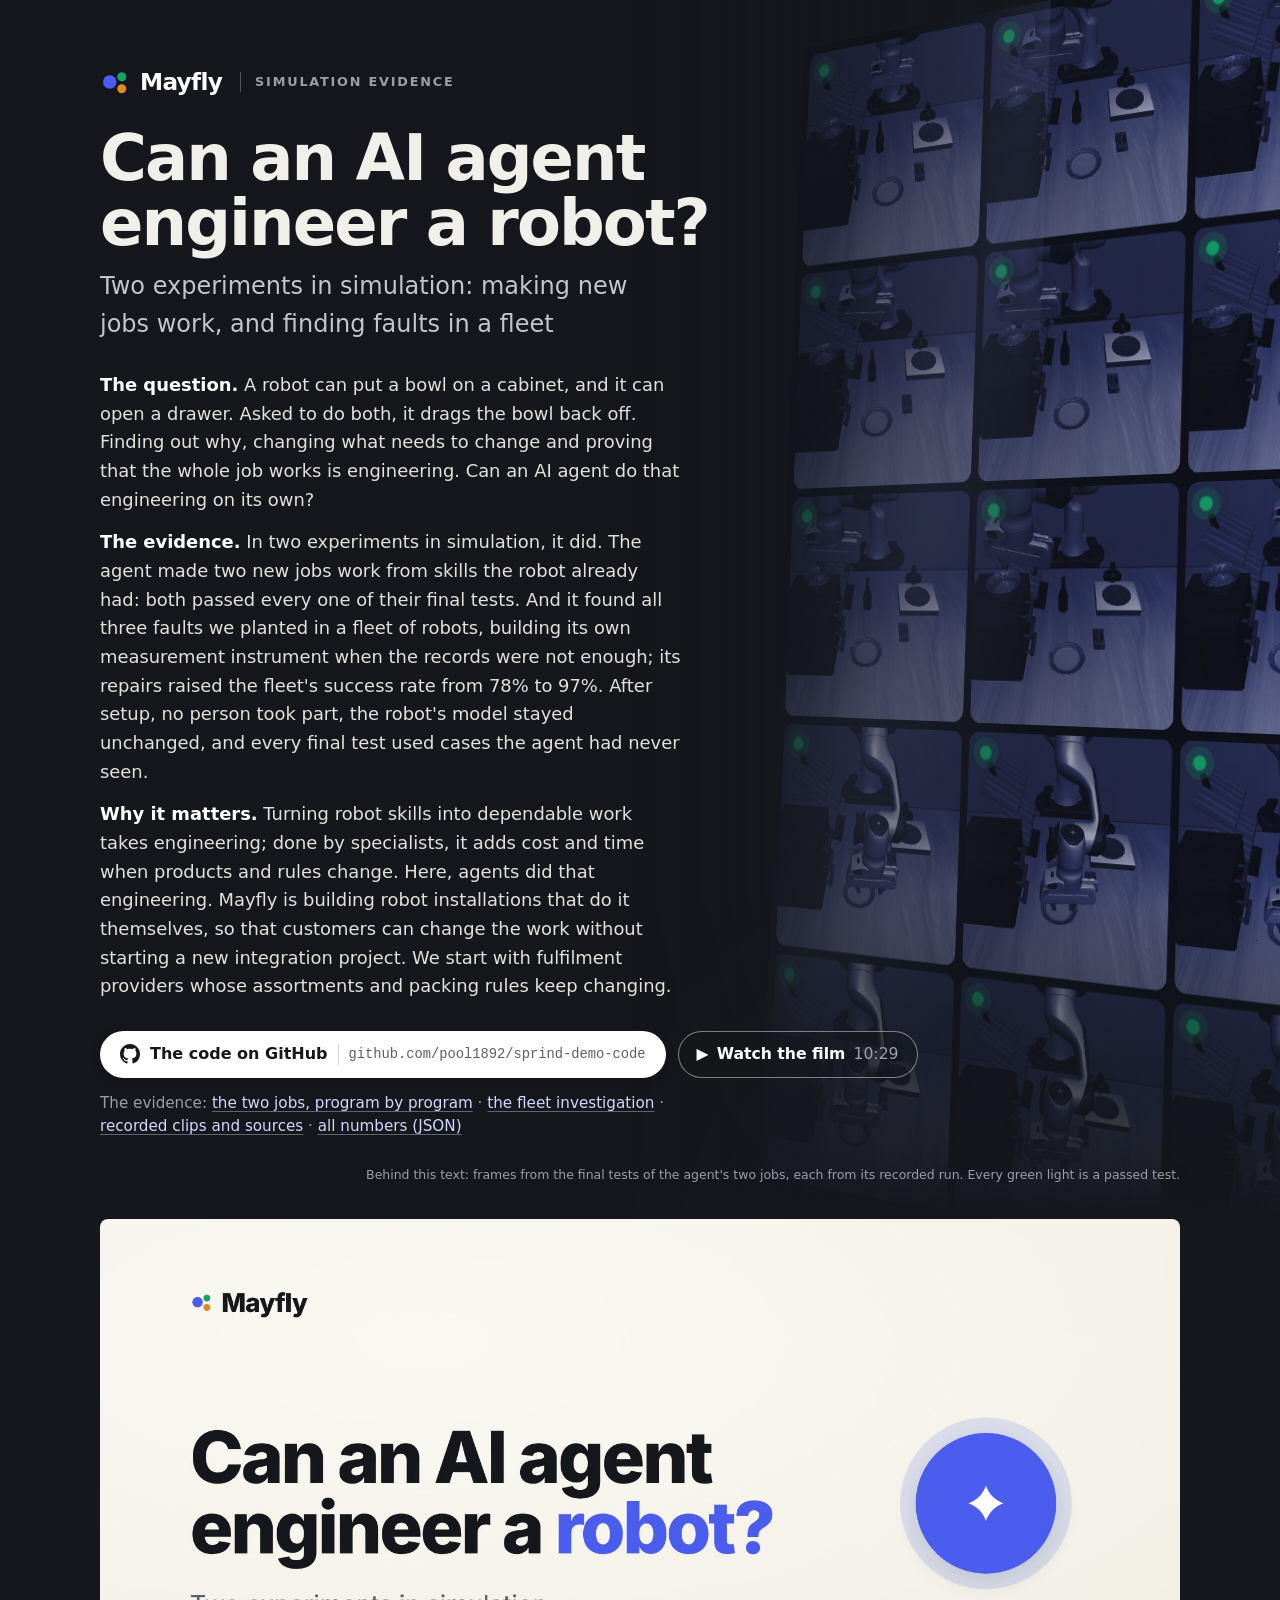
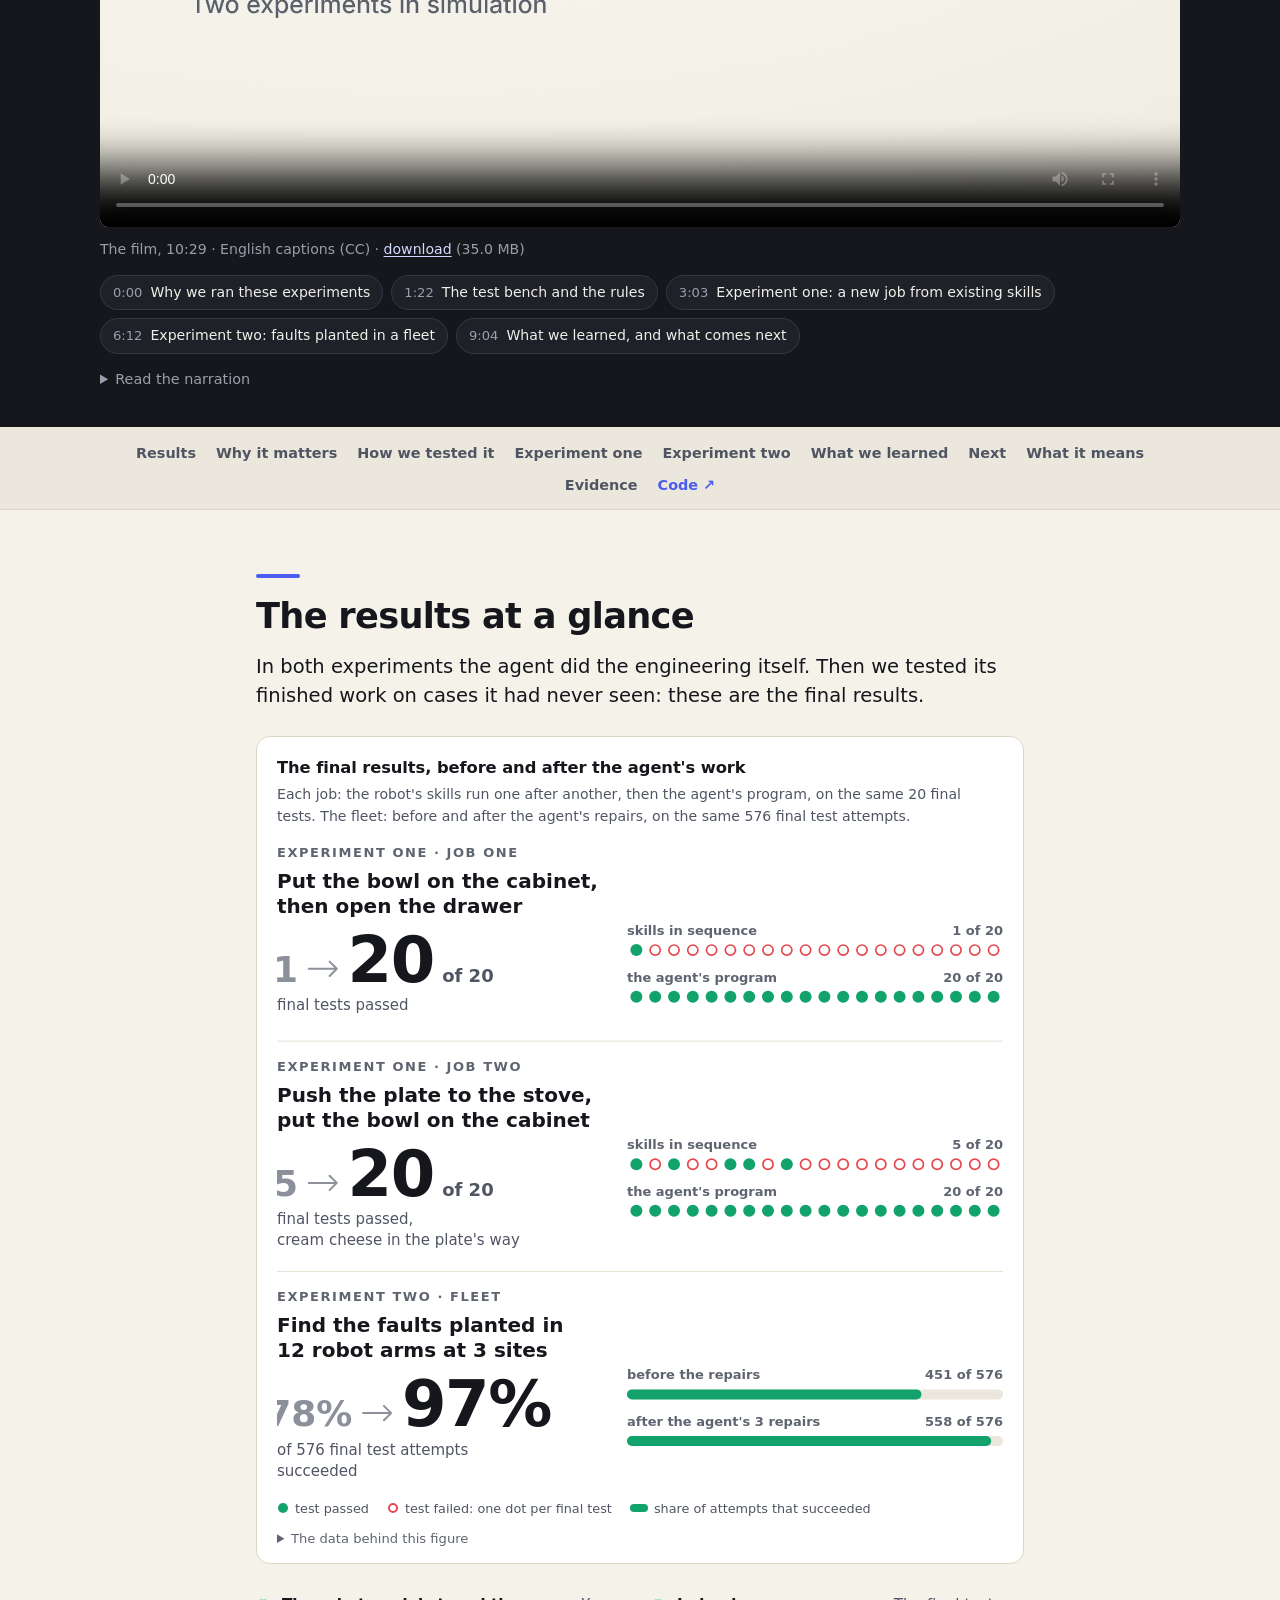
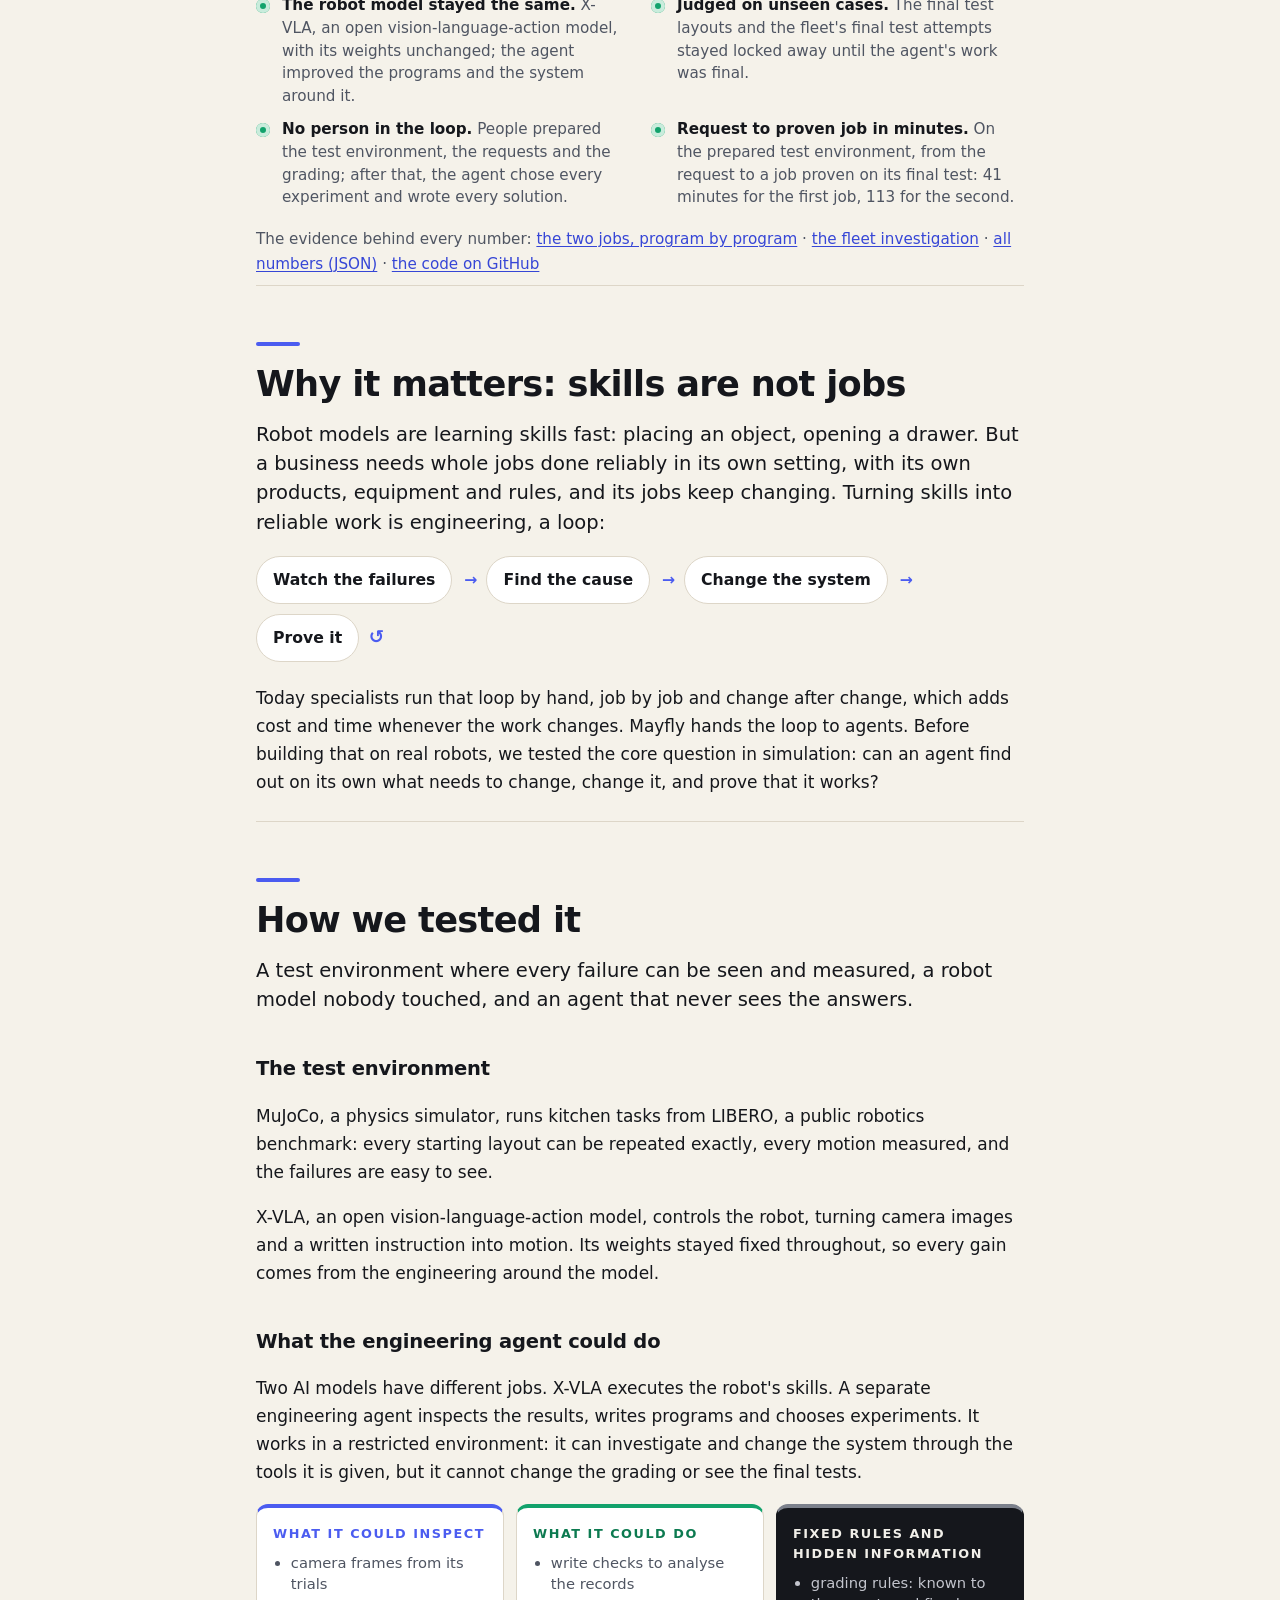
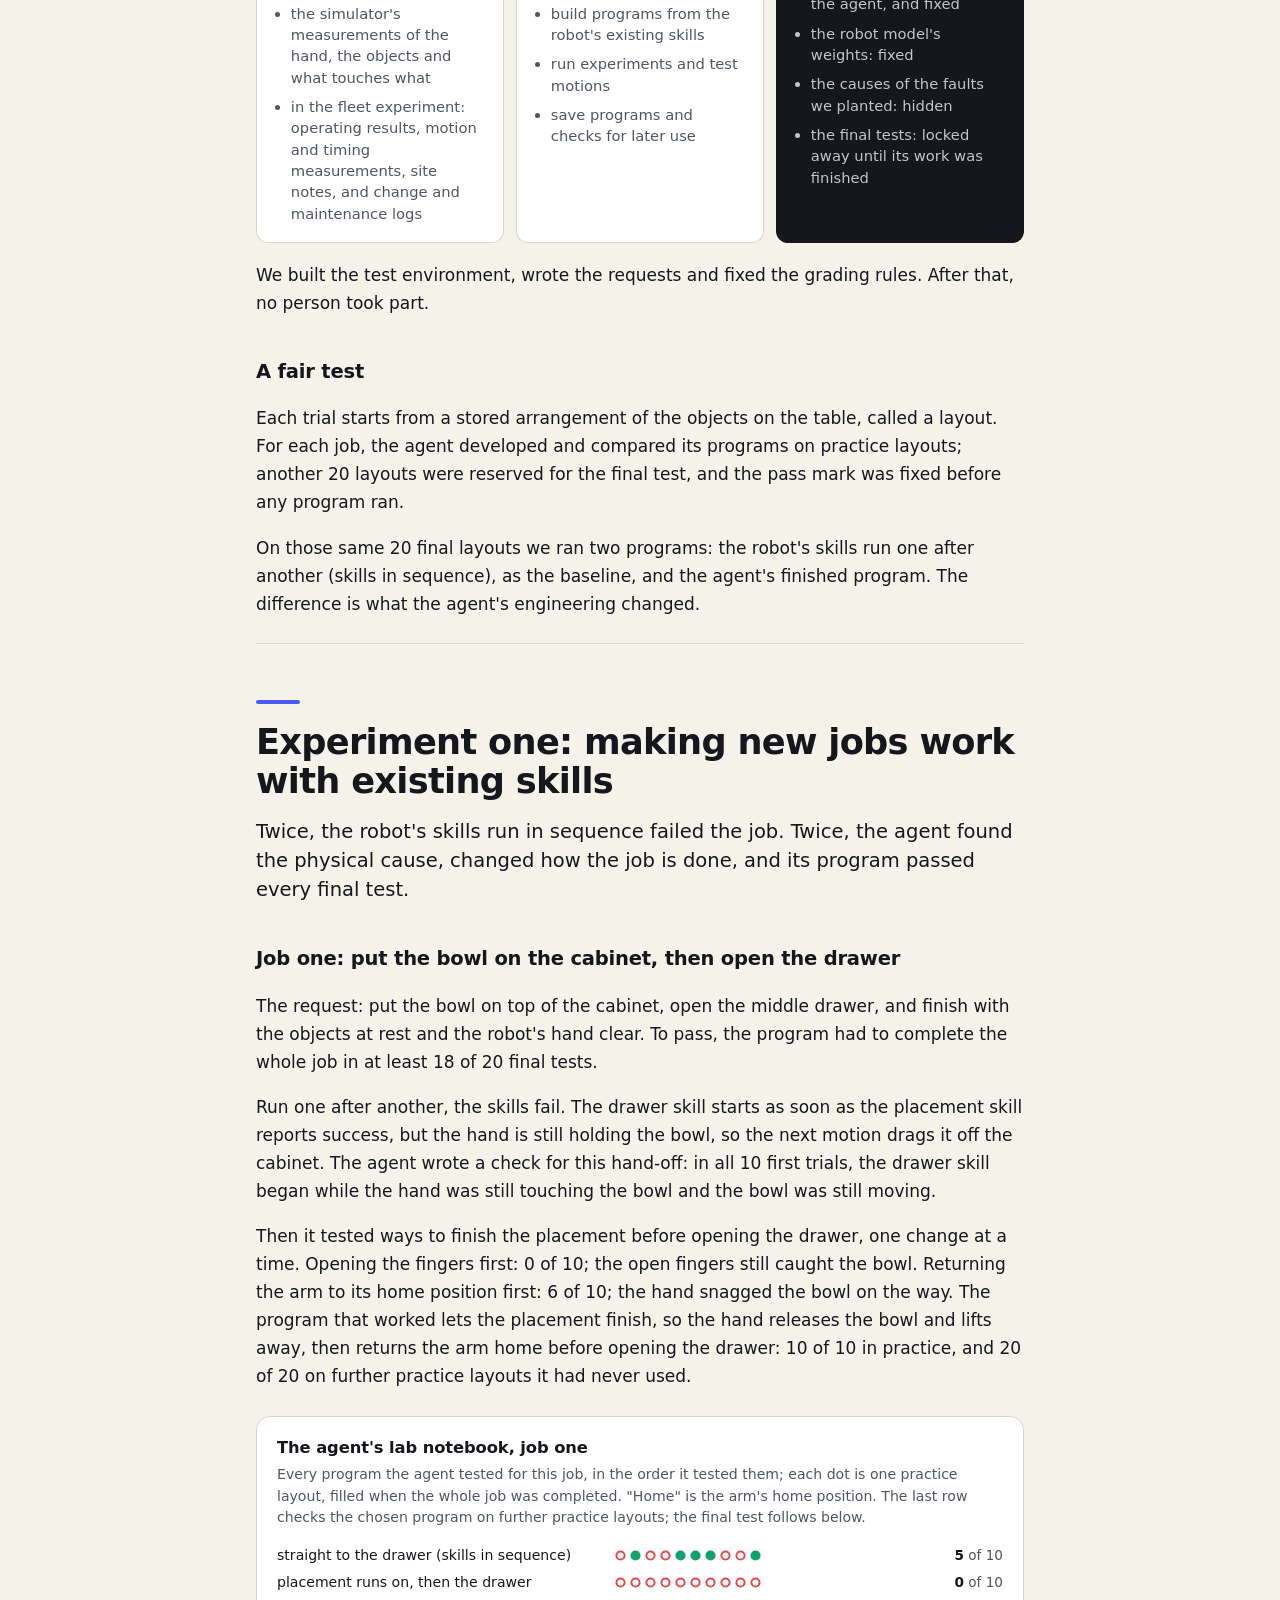
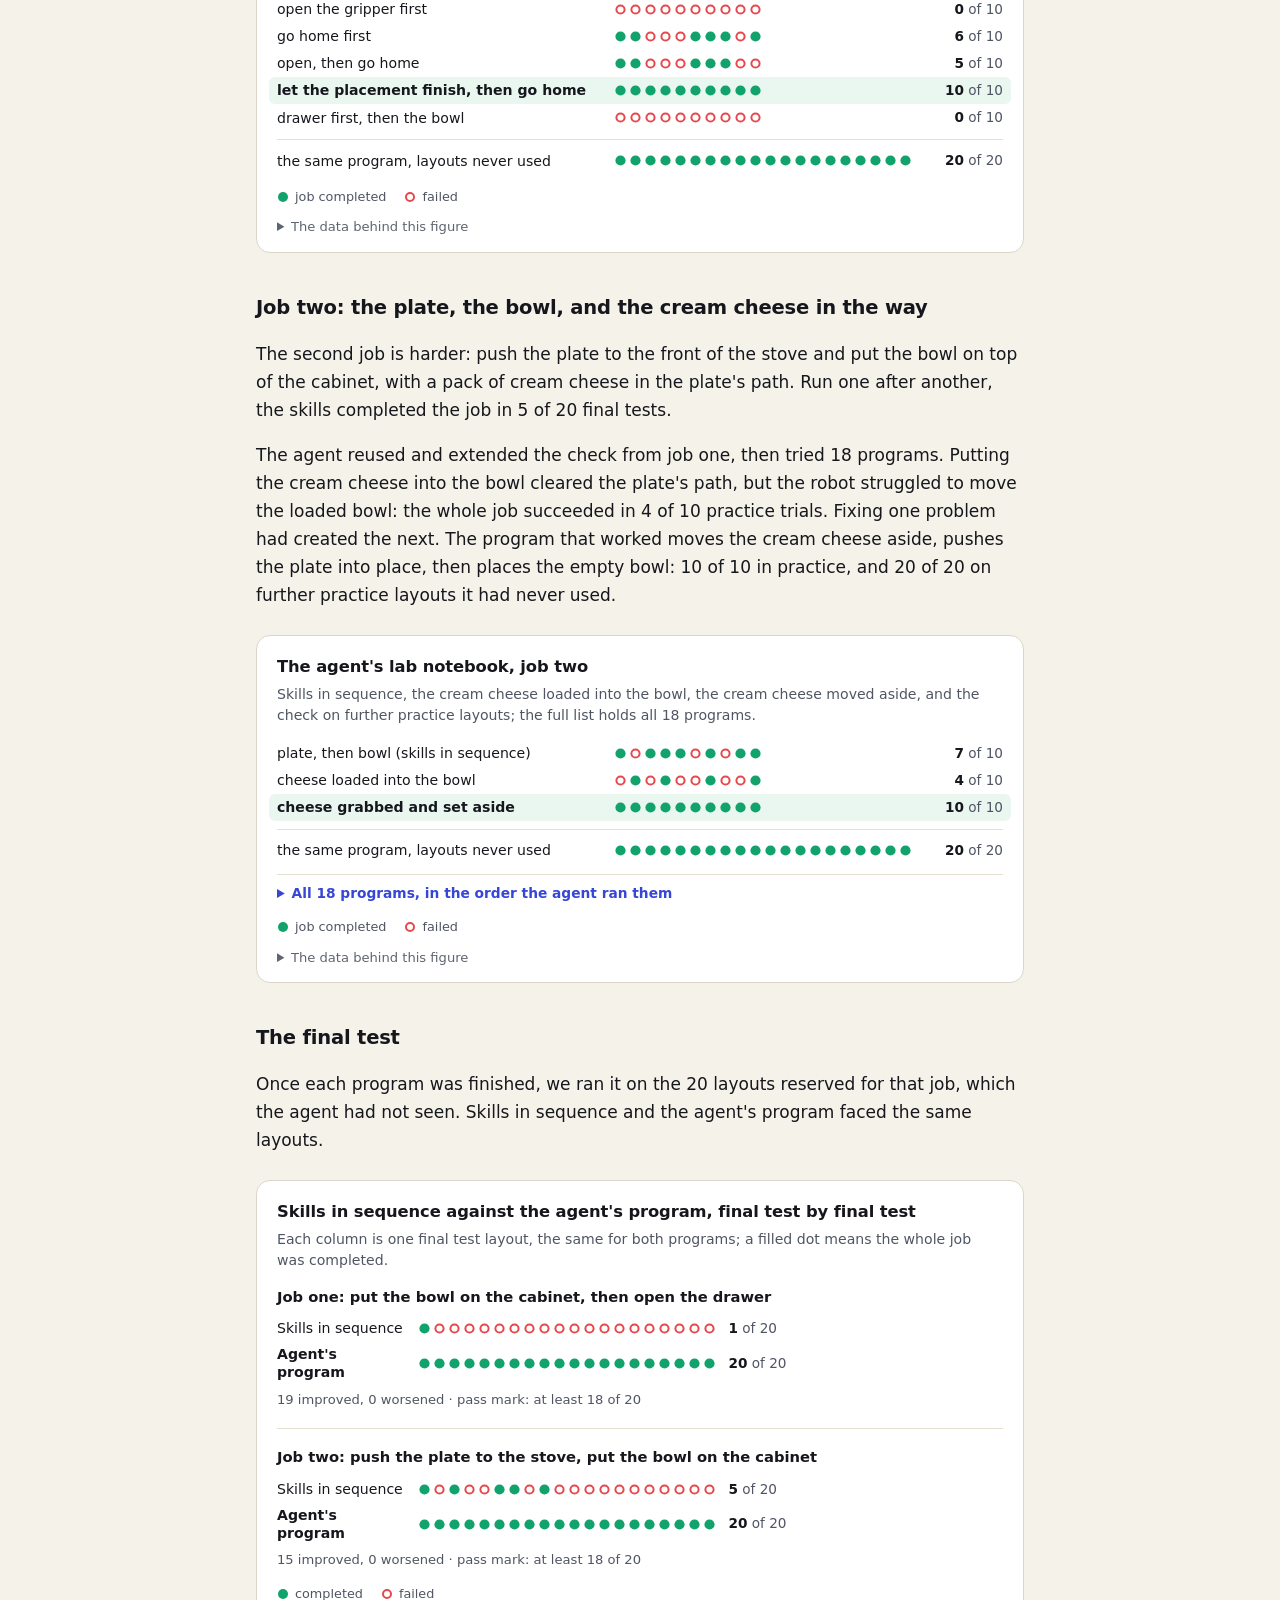
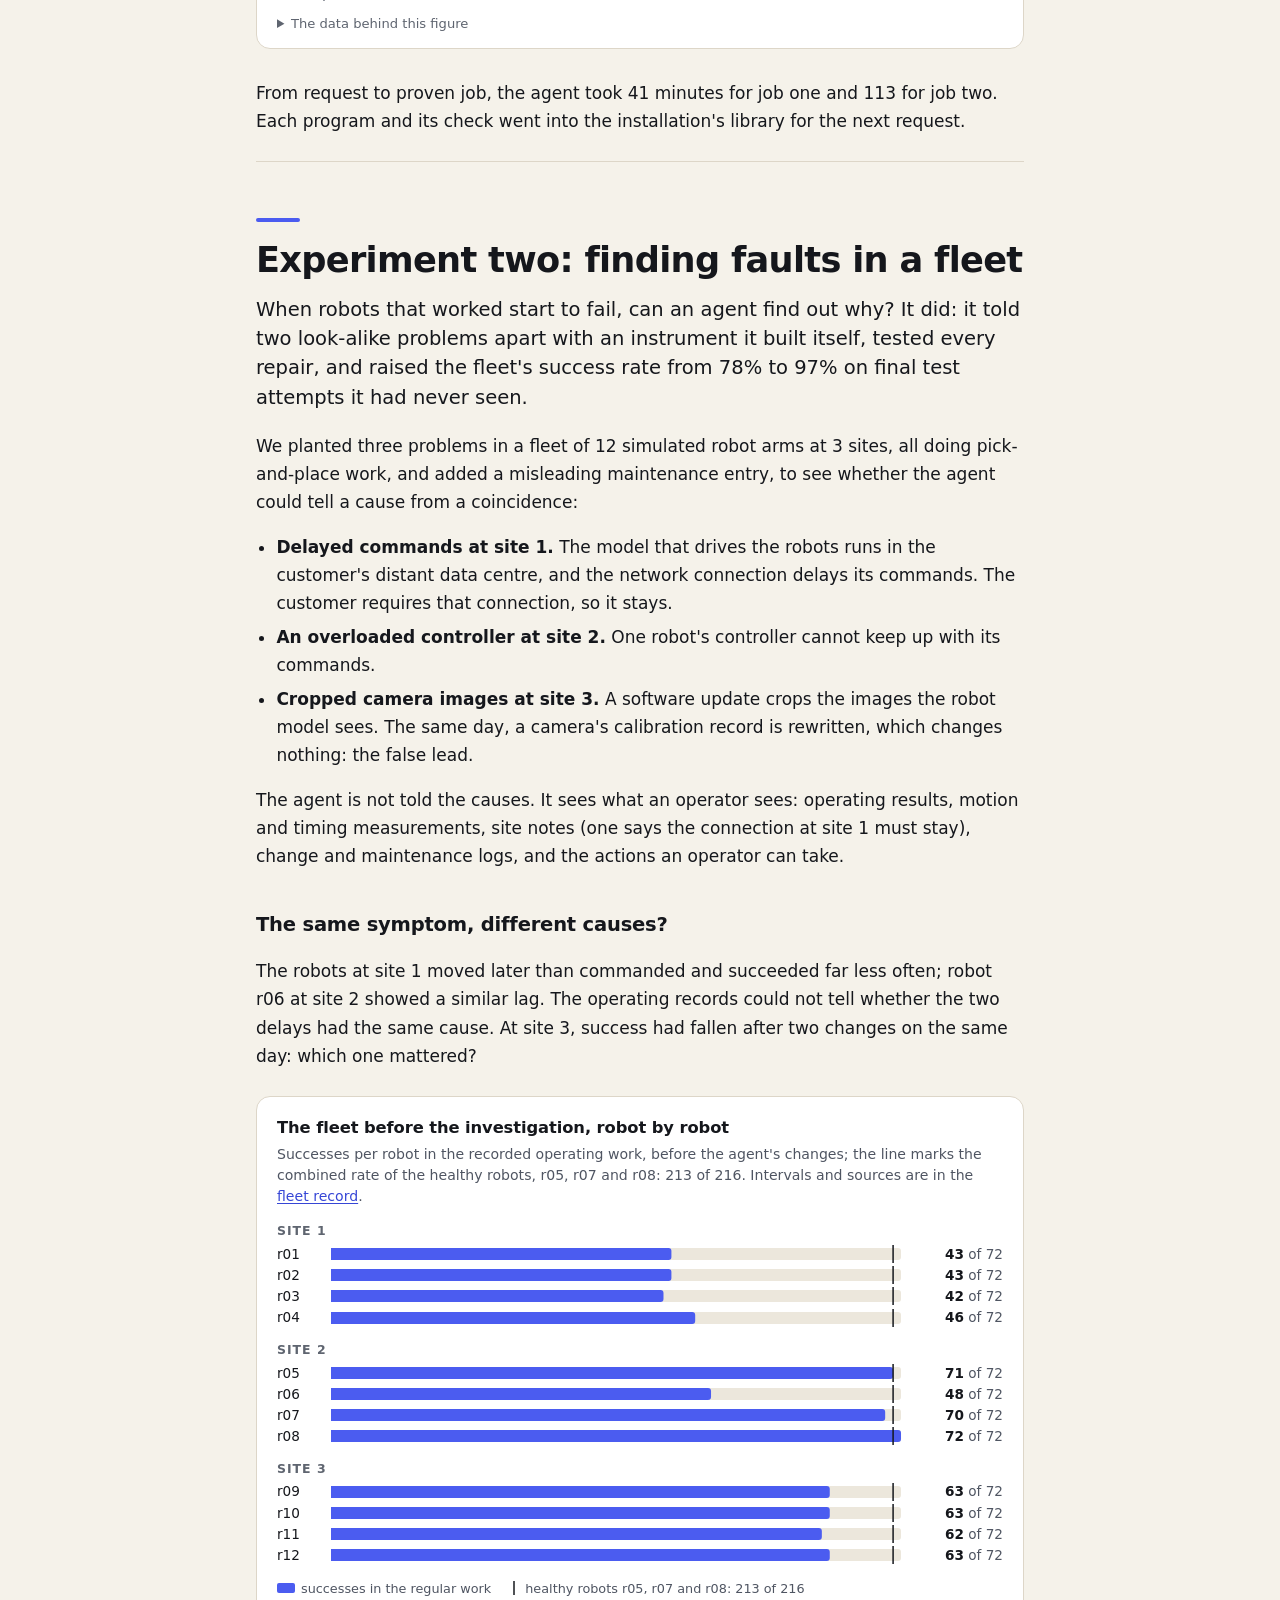
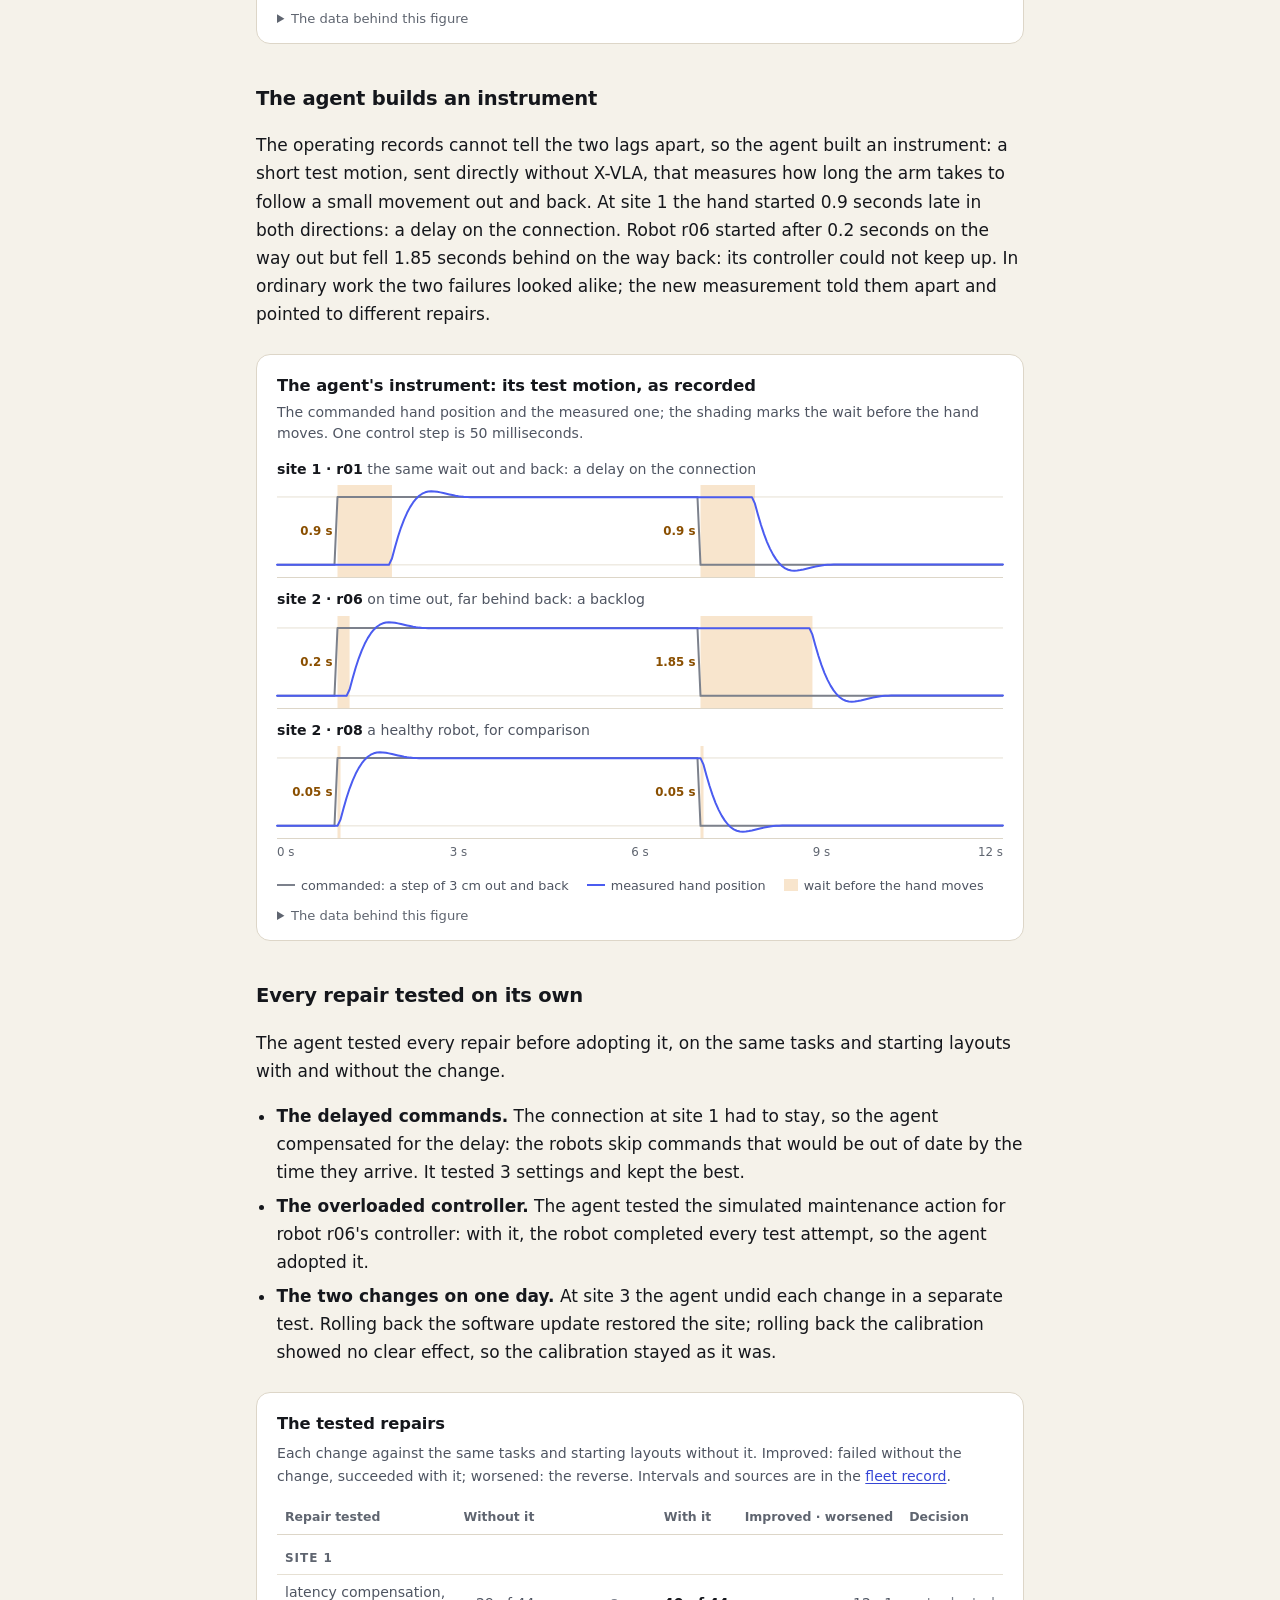
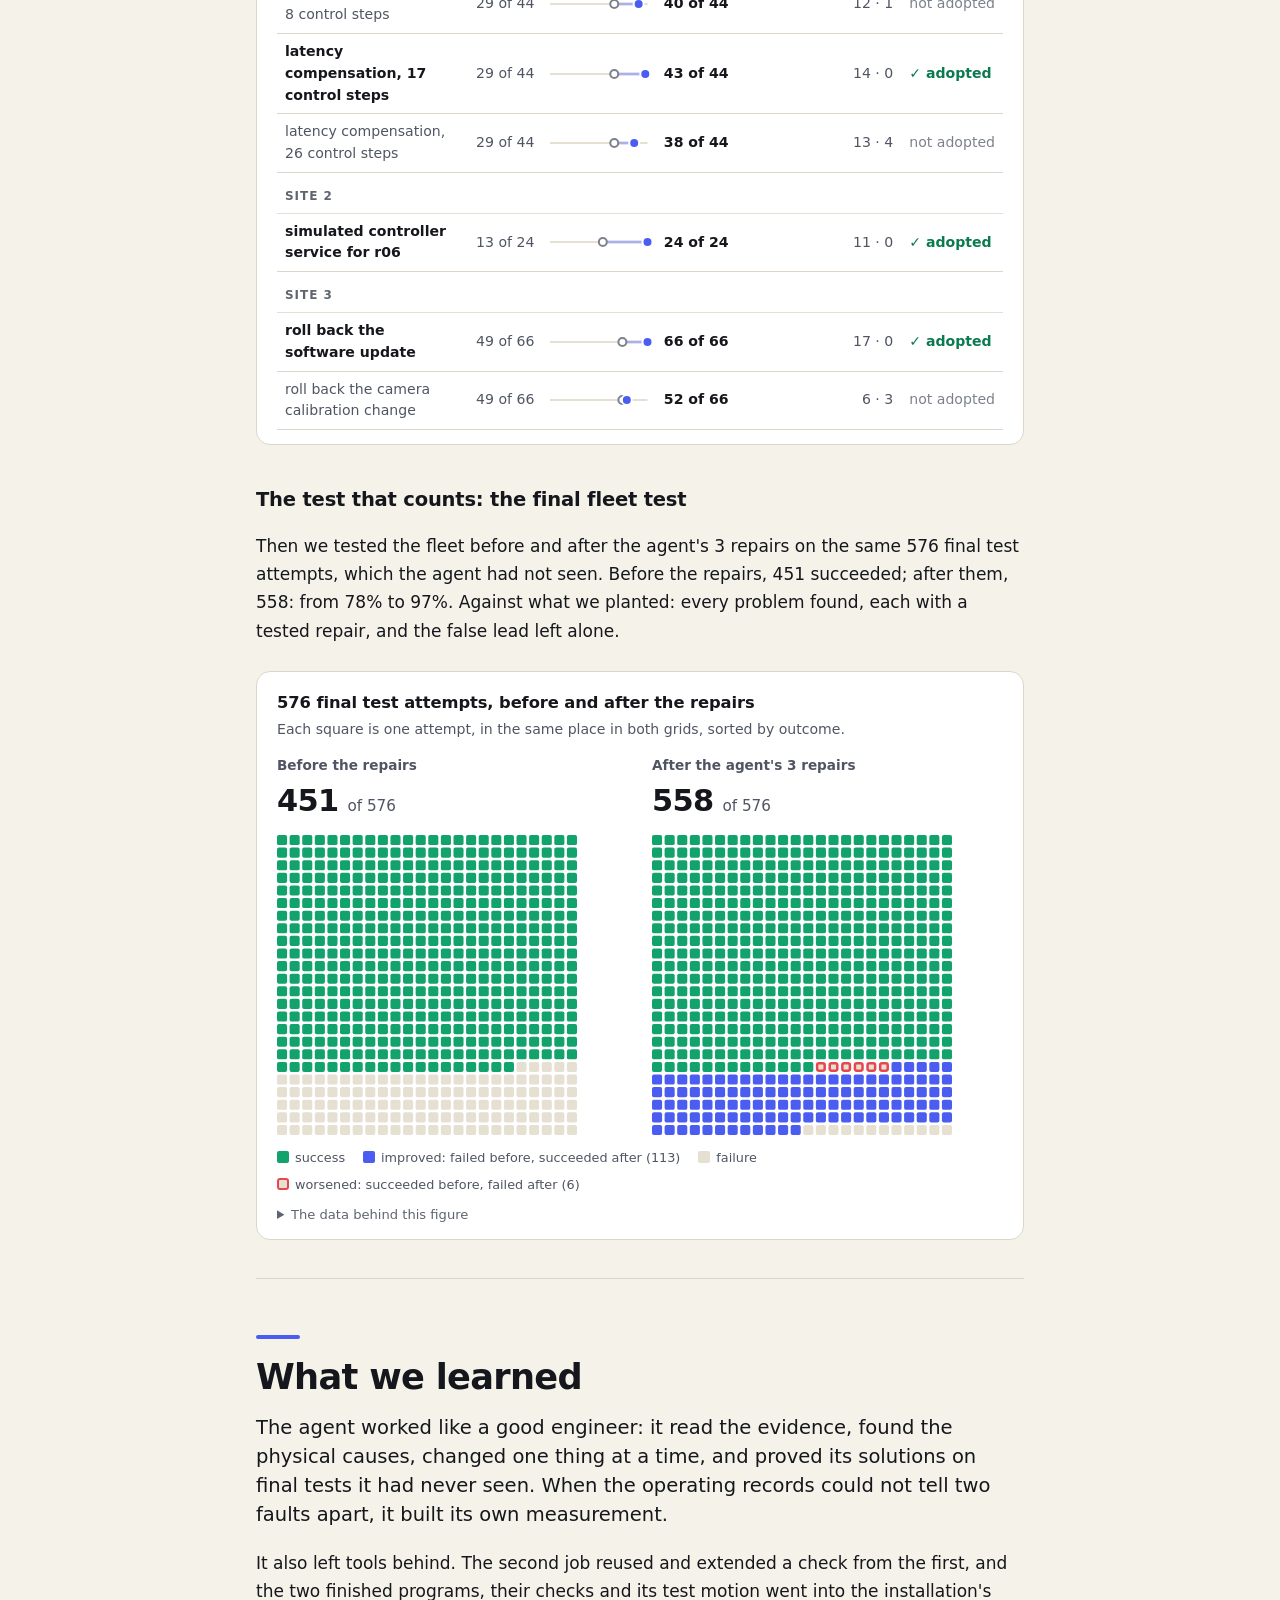
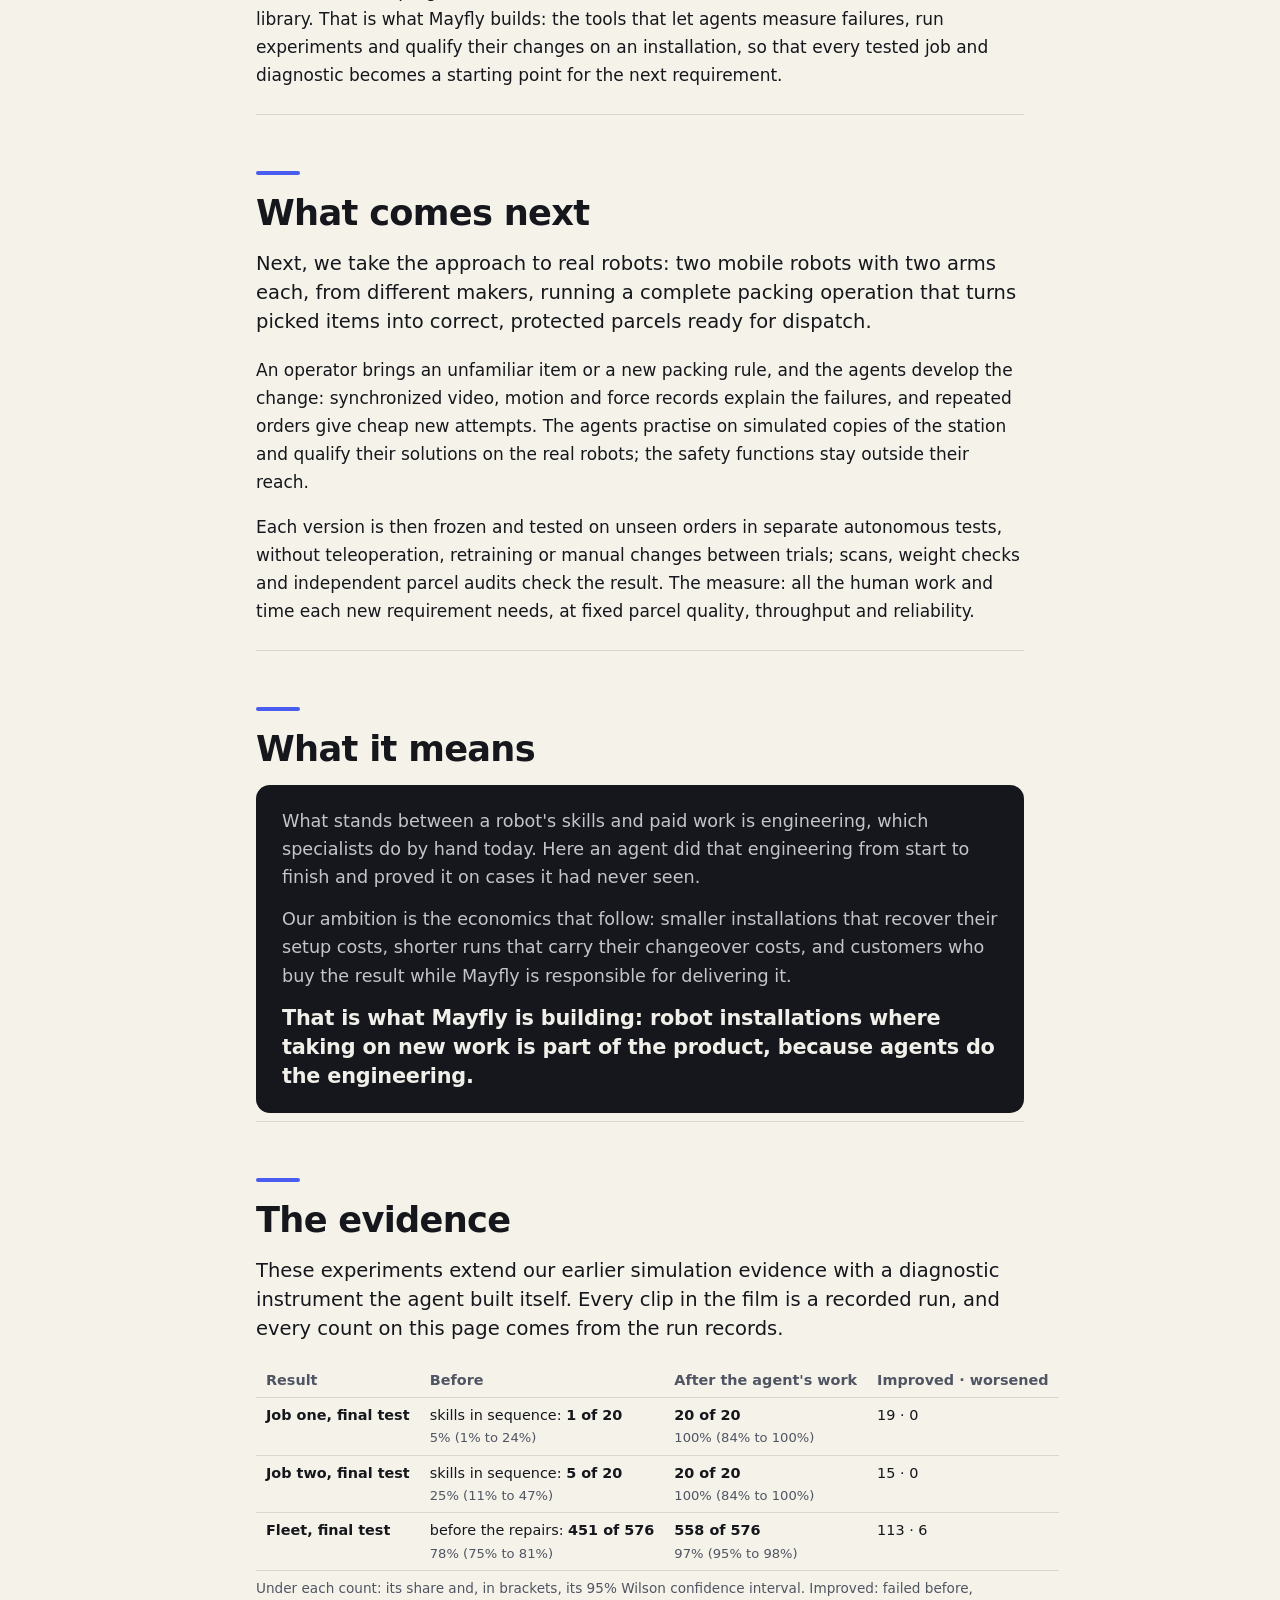
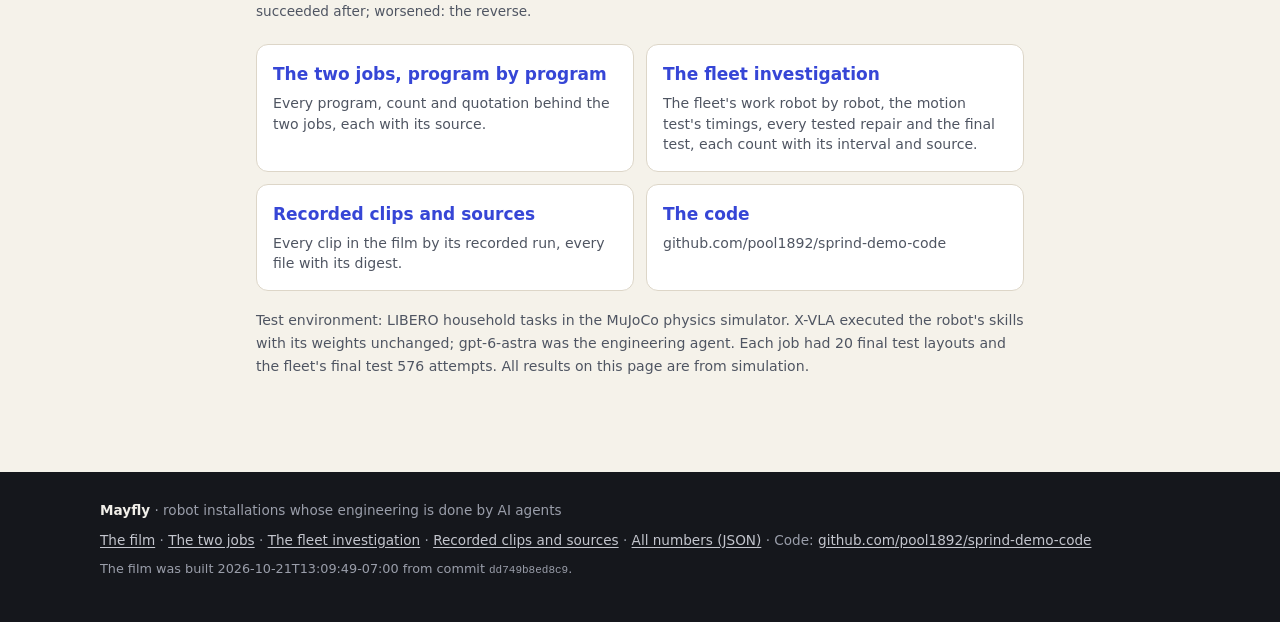
==== commit eafeea39: "Site: plain-language wording, every statement at full strength Built from robots demo/explainer e54c" ====
--- a/index.html
+++ b/index.html
@@ -4,11 +4,11 @@
 <meta charset="utf-8">
 <meta name="viewport" content="width=device-width, initial-scale=1">
 <title>Can an AI agent engineer a robot? &middot; Mayfly</title>
-<meta name="description" content="The question. Can an AI agent do a robot&#x27;s engineering on its own: find out what needs to change, change it, and prove that it works? The evidence. In two experiments in simulation, it did, with the robot&#x27;s model unchanged and no person involved after setup. Two new jobs built from the robot&#x27;s existing skills completed 20 of 20 and 20 of 20 unseen layouts, against 1 and 5 for the skills simply chained. In a fleet with planted faults, the agent built its own instrument, found all three problems and lifted success on 576 unseen attempts from 78% to 97%. Why it matters. Turning robot skills into dependable work takes engineering, and done by specialists, it adds cost and time when products and rules change. Here, agents did that engineering. Mayfly is building installations that take on new work themselves, starting with fulfilment providers whose assortments and packing rules keep changing.">
+<meta name="description" content="The question. A robot can put a bowl on a cabinet, and it can open a drawer. Asked to do both, it drags the bowl back off. Finding out why, changing what needs to change and proving that the whole job works is engineering. Can an AI agent do that engineering on its own? The evidence. In two experiments in simulation, it did. The agent made two new jobs work from skills the robot already had: both passed every one of their final tests. And it found all three faults we planted in a fleet of robots, building its own measurement instrument when the records were not enough; its repairs raised the fleet&#x27;s success rate from 78% to 97%. After setup, no person took part, the robot&#x27;s model stayed unchanged, and every final test used cases the agent had never seen. Why it matters. Turning robot skills into dependable work takes engineering; done by specialists, it adds cost and time when products and rules change. Here, agents did that engineering. Mayfly is building robot installations that do it themselves, so that customers can change the work without starting a new integration project. We start with fulfilment providers whose assortments and packing rules keep changing.">
 <meta name="generator" content="fleetlab.film-site/1">
 <meta name="color-scheme" content="light">
 <meta property="og:title" content="Can an AI agent engineer a robot?">
-<meta property="og:description" content="The question. Can an AI agent do a robot&#x27;s engineering on its own: find out what needs to change, change it, and prove that it works? The evidence. In two experiments in simulation, it did, with the robot&#x27;s model unchanged and no person involved after setup. Two new jobs built from the robot&#x27;s existing skills completed 20 of 20 and 20 of 20 unseen layouts, against 1 and 5 for the skills simply chained. In a fleet with planted faults, the agent built its own instrument, found all three problems and lifted success on 576 unseen attempts from 78% to 97%. Why it matters. Turning robot skills into dependable work takes engineering, and done by specialists, it adds cost and time when products and rules change. Here, agents did that engineering. Mayfly is building installations that take on new work themselves, starting with fulfilment providers whose assortments and packing rules keep changing.">
+<meta property="og:description" content="The question. A robot can put a bowl on a cabinet, and it can open a drawer. Asked to do both, it drags the bowl back off. Finding out why, changing what needs to change and proving that the whole job works is engineering. Can an AI agent do that engineering on its own? The evidence. In two experiments in simulation, it did. The agent made two new jobs work from skills the robot already had: both passed every one of their final tests. And it found all three faults we planted in a fleet of robots, building its own measurement instrument when the records were not enough; its repairs raised the fleet&#x27;s success rate from 78% to 97%. After setup, no person took part, the robot&#x27;s model stayed unchanged, and every final test used cases the agent had never seen. Why it matters. Turning robot skills into dependable work takes engineering; done by specialists, it adds cost and time when products and rules change. Here, agents did that engineering. Mayfly is building robot installations that do it themselves, so that customers can change the work without starting a new integration project. We start with fulfilment providers whose assortments and packing rules keep changing.">
 <meta property="og:type" content="video.other">
 <meta name="twitter:card" content="summary_large_image">
 <meta property="og:image" content="https://pool1892.github.io/sprind-demo-page/film/poster.jpg">
@@ -24,34 +24,34 @@
   <div class="wrap">
     <p class="brand"><svg viewBox="0 0 40 40" aria-hidden="true"><circle cx="13" cy="20" r="9" fill="#4B5CF0"/><circle cx="29" cy="13" r="6" fill="#12A26C"/><circle cx="29" cy="29" r="6" fill="#E08A1E"/></svg><span class="wordmark">Mayfly</span><span class="kicker">Simulation evidence</span></p>
     <h1>Can an AI agent engineer a robot?</h1>
-    <p class="subtitle">Two experiments in simulation</p>
-    <div class="answer"><p><strong>The question.</strong> Can an AI agent do a robot's engineering on its own: find out what needs to
-change, change it, and prove that it works?</p>
-<p><strong>The evidence.</strong> In two experiments in simulation, it did, with the robot's model unchanged
-and no person involved after setup. Two new jobs built from the robot's existing skills
-completed 20 of 20 and 20 of 20 unseen
-layouts, against 1 and 5 for the skills simply chained.
-In a fleet with planted faults, the agent built its own instrument, found all three problems
-and lifted success on 576 unseen attempts from 78% to
-97%.</p>
-<p><strong>Why it matters.</strong> Turning robot skills into dependable work takes engineering, and done by
+    <p class="subtitle">Two experiments in simulation: making new jobs work, and finding faults in a fleet</p>
+    <div class="answer"><p><strong>The question.</strong> A robot can put a bowl on a cabinet, and it can open a drawer. Asked to do
+both, it drags the bowl back off. Finding out why, changing what needs to change and proving
+that the whole job works is engineering. Can an AI agent do that engineering on its own?</p>
+<p><strong>The evidence.</strong> In two experiments in simulation, it did. The agent made two new jobs work
+from skills the robot already had: both passed every one of their final tests. And it found
+all three faults we planted in a fleet of robots, building its own measurement instrument when
+the records were not enough; its repairs raised the fleet's success rate from
+78% to 97%. After setup, no person took part, the robot's model
+stayed unchanged, and every final test used cases the agent had never seen.</p>
+<p><strong>Why it matters.</strong> Turning robot skills into dependable work takes engineering; done by
 specialists, it adds cost and time when products and rules change. Here, agents did that
-engineering. Mayfly is building installations that take on new
-work themselves, starting with fulfilment providers whose assortments and packing rules keep
-changing.</p></div>
+engineering. Mayfly is building robot installations that do it themselves, so that customers
+can change the work without starting a new integration project. We start with fulfilment
+providers whose assortments and packing rules keep changing.</p></div>
     <div class="hero-links">
       <div class="hero-buttons">
       <a class="code-button" href="https://github.com/pool1892/sprind-demo-code"><svg viewBox="0 0 16 16" aria-hidden="true"><path fill="currentColor" d="M8 0C3.58 0 0 3.58 0 8c0 3.54 2.29 6.53 5.47 7.59.4.07.55-.17.55-.38 0-.19-.01-.82-.01-1.49-2.01.37-2.53-.49-2.69-.94-.09-.23-.48-.94-.82-1.13-.28-.15-.68-.52-.01-.53.63-.01 1.08.58 1.23.82.72 1.21 1.87.87 2.33.66.07-.52.28-.87.51-1.07-1.78-.2-3.64-.89-3.64-3.95 0-.87.31-1.59.82-2.15-.08-.2-.36-1.02.08-2.12 0 0 .67-.21 2.2.82.64-.18 1.32-.27 2-.27.68 0 1.36.09 2 .27 1.53-1.04 2.2-.82 2.2-.82.44 1.1.16 1.92.08 2.12.51.56.82 1.27.82 2.15 0 3.07-1.87 3.75-3.65 3.95.29.25.54.73.54 1.48 0 1.07-.01 1.93-.01 2.2 0 .21.15.46.55.38A8.013 8.013 0 0016 8c0-4.42-3.58-8-8-8z"/></svg><span>The code on GitHub</span><span class="url">github.com/pool1892/sprind-demo-code</span></a>
       <a class="watch-button" href="#film"><span aria-hidden="true">&#9654;</span> Watch the film <span class="len">10:29</span></a>
       </div>
-      <p class="hero-pages">Behind every number:
-        <a href="record/index.html">the jobs record</a> &middot;
-        <a href="fleet-record.html">the fleet record</a> &middot;
-        <a href="sources.html">clips and provenance</a> &middot;
-        <a href="story-values.json">every number on this page</a></p>
+      <p class="hero-pages">The evidence:
+        <a href="record/index.html">the two jobs, program by program</a> &middot;
+        <a href="fleet-record.html">the fleet investigation</a> &middot;
+        <a href="sources.html">recorded clips and sources</a> &middot;
+        <a href="story-values.json">all numbers (JSON)</a></p>
     </div>
-    <p class="photo-note">Behind this text: frames from the agent's two jobs on the locked exam layouts, each
-      from its recorded run. Every green light is a completed job.</p>
+    <p class="photo-note">Behind this text: frames from the final tests of the agent's two jobs, each from its
+      recorded run. Every green light is a passed test.</p>
   </div>
 </header>
 
@@ -129,25 +129,25 @@
 
 <main id="story" class="story-body">
 <section class="story-section" id="section-results" aria-labelledby="results"><h2 data-toc="Results" id="results">The results at a glance</h2>
-<p>In both experiments the agent did the engineering itself, and every result was measured on
-cases it had never seen.</p>
-<figure class="chart chart-glance" id="fig-1-glance" aria-labelledby="fig-1-glance-title"><figcaption><span class="fig-title" id="fig-1-glance-title">The results, before and after the agent&#x27;s work</span> <span class="fig-note">Each job: the plain chain of skills against the agent's job, on the same locked exam layouts.
-The fleet: its success on 576 attempts the agent never saw, as it was and with the
-agent's changes.</span></figcaption><div class="glance"><svg class="glance-img glance-rows" viewBox="0 0 726 645" role="img" aria-label="Experiment one · job one, Bowl on the cabinet, drawer open: from 1 to 20 of 20, locked exam layouts completed; Experiment one · job two, Plate at the stove, bowl on the cabinet: from 5 to 20 of 20, locked exam layouts completed, cream cheese in the plate&#x27;s way; Experiment two · fleet, Problems planted in 12 arms at 3 sites: from 78% to 97%, success on 576 attempts the agent never saw" font-family="system-ui, -apple-system, Segoe UI, Roboto, Helvetica Neue, Arial, sans-serif"><text x="0.0" y="16.0" font-size="13" font-weight="700" fill="#5f6570" letter-spacing="1.56">EXPERIMENT ONE · JOB ONE</text><text x="0.0" y="47.0" font-size="20" font-weight="750" fill="#15171c">Bowl on the cabinet,</text><text x="0.0" y="72.0" font-size="20" font-weight="750" fill="#15171c">drawer open</text><text x="21.0" y="140.7" font-size="36" font-weight="650" fill="#8b909a" text-anchor="end">1</text><path d="M31.8 127.8H59.8M52.6 120.6L59.8 127.8L52.6 135.0" fill="none" stroke="#8b909a" stroke-width="2.0" stroke-linecap="round" stroke-linejoin="round"/><text x="70.6" y="140.7" font-size="64" font-weight="800" fill="#15171c" letter-spacing="-1.3">20<tspan font-size="18" font-weight="600" fill="#4f5562" letter-spacing="0" dx="8.1">of 20</tspan></text><text x="0.0" y="169.2" font-size="15" font-weight="400" fill="#4f5562">locked exam layouts completed</text><text x="350.0" y="93.9" font-size="13" font-weight="600" fill="#5f6570">plain chain of skills</text><text x="726.0" y="93.9" font-size="13" font-weight="600" fill="#5f6570" text-anchor="end">1 of 20</text><circle cx="359.4" cy="109.1" r="6.0" fill="#12a26c"><title>plain chain of skills, locked layout 30: completed</title></circle><circle cx="378.2" cy="109.1" r="5.1" fill="none" stroke="#e5484d" stroke-width="1.7"><title>plain chain of skills, locked layout 31: failed</title></circle><circle cx="397.0" cy="109.1" r="5.1" fill="none" stroke="#e5484d" stroke-width="1.7"><title>plain chain of skills, locked layout 32: failed</title></circle><circle cx="415.8" cy="109.1" r="5.1" fill="none" stroke="#e5484d" stroke-width="1.7"><title>plain chain of skills, locked layout 33: failed</title></circle><circle cx="434.6" cy="109.1" r="5.1" fill="none" stroke="#e5484d" stroke-width="1.7"><title>plain chain of skills, locked layout 34: failed</title></circle><circle cx="453.4" cy="109.1" r="5.1" fill="none" stroke="#e5484d" stroke-width="1.7"><title>plain chain of skills, locked layout 35: failed</title></circle><circle cx="472.2" cy="109.1" r="5.1" fill="none" stroke="#e5484d" stroke-width="1.7"><title>plain chain of skills, locked layout 36: failed</title></circle><circle cx="491.0" cy="109.1" r="5.1" fill="none" stroke="#e5484d" stroke-width="1.7"><title>plain chain of skills, locked layout 37: failed</title></circle><circle cx="509.8" cy="109.1" r="5.1" fill="none" stroke="#e5484d" stroke-width="1.7"><title>plain chain of skills, locked layout 38: failed</title></circle><circle cx="528.6" cy="109.1" r="5.1" fill="none" stroke="#e5484d" stroke-width="1.7"><title>plain chain of skills, locked layout 39: failed</title></circle><circle cx="547.4" cy="109.1" r="5.1" fill="none" stroke="#e5484d" stroke-width="1.7"><title>plain chain of skills, locked layout 40: failed</title></circle><circle cx="566.2" cy="109.1" r="5.1" fill="none" stroke="#e5484d" stroke-width="1.7"><title>plain chain of skills, locked layout 41: failed</title></circle><circle cx="585.0" cy="109.1" r="5.1" fill="none" stroke="#e5484d" stroke-width="1.7"><title>plain chain of skills, locked layout 42: failed</title></circle><circle cx="603.8" cy="109.1" r="5.1" fill="none" stroke="#e5484d" stroke-width="1.7"><title>plain chain of skills, locked layout 43: failed</title></circle><circle cx="622.6" cy="109.1" r="5.1" fill="none" stroke="#e5484d" stroke-width="1.7"><title>plain chain of skills, locked layout 44: failed</title></circle><circle cx="641.4" cy="109.1" r="5.1" fill="none" stroke="#e5484d" stroke-width="1.7"><title>plain chain of skills, locked layout 45: failed</title></circle><circle cx="660.2" cy="109.1" r="5.1" fill="none" stroke="#e5484d" stroke-width="1.7"><title>plain chain of skills, locked layout 46: failed</title></circle><circle cx="679.0" cy="109.1" r="5.1" fill="none" stroke="#e5484d" stroke-width="1.7"><title>plain chain of skills, locked layout 47: failed</title></circle><circle cx="697.8" cy="109.1" r="5.1" fill="none" stroke="#e5484d" stroke-width="1.7"><title>plain chain of skills, locked layout 48: failed</title></circle><circle cx="716.6" cy="109.1" r="5.1" fill="none" stroke="#e5484d" stroke-width="1.7"><title>plain chain of skills, locked layout 49: failed</title></circle><text x="350.0" y="140.5" font-size="13" font-weight="600" fill="#5f6570">the agent&#x27;s job</text><text x="726.0" y="140.5" font-size="13" font-weight="600" fill="#5f6570" text-anchor="end">20 of 20</text><circle cx="359.4" cy="155.7" r="6.0" fill="#12a26c"><title>the agent&#x27;s job, locked layout 30: completed</title></circle><circle cx="378.2" cy="155.7" r="6.0" fill="#12a26c"><title>the agent&#x27;s job, locked layout 31: completed</title></circle><circle cx="397.0" cy="155.7" r="6.0" fill="#12a26c"><title>the agent&#x27;s job, locked layout 32: completed</title></circle><circle cx="415.8" cy="155.7" r="6.0" fill="#12a26c"><title>the agent&#x27;s job, locked layout 33: completed</title></circle><circle cx="434.6" cy="155.7" r="6.0" fill="#12a26c"><title>the agent&#x27;s job, locked layout 34: completed</title></circle><circle cx="453.4" cy="155.7" r="6.0" fill="#12a26c"><title>the agent&#x27;s job, locked layout 35: completed</title></circle><circle cx="472.2" cy="155.7" r="6.0" fill="#12a26c"><title>the agent&#x27;s job, locked layout 36: completed</title></circle><circle cx="491.0" cy="155.7" r="6.0" fill="#12a26c"><title>the agent&#x27;s job, locked layout 37: completed</title></circle><circle cx="509.8" cy="155.7" r="6.0" fill="#12a26c"><title>the agent&#x27;s job, locked layout 38: completed</title></circle><circle cx="528.6" cy="155.7" r="6.0" fill="#12a26c"><title>the agent&#x27;s job, locked layout 39: completed</title></circle><circle cx="547.4" cy="155.7" r="6.0" fill="#12a26c"><title>the agent&#x27;s job, locked layout 40: completed</title></circle><circle cx="566.2" cy="155.7" r="6.0" fill="#12a26c"><title>the agent&#x27;s job, locked layout 41: completed</title></circle><circle cx="585.0" cy="155.7" r="6.0" fill="#12a26c"><title>the agent&#x27;s job, locked layout 42: completed</title></circle><circle cx="603.8" cy="155.7" r="6.0" fill="#12a26c"><title>the agent&#x27;s job, locked layout 43: completed</title></circle><circle cx="622.6" cy="155.7" r="6.0" fill="#12a26c"><title>the agent&#x27;s job, locked layout 44: completed</title></circle><circle cx="641.4" cy="155.7" r="6.0" fill="#12a26c"><title>the agent&#x27;s job, locked layout 45: completed</title></circle><circle cx="660.2" cy="155.7" r="6.0" fill="#12a26c"><title>the agent&#x27;s job, locked layout 46: completed</title></circle><circle cx="679.0" cy="155.7" r="6.0" fill="#12a26c"><title>the agent&#x27;s job, locked layout 47: completed</title></circle><circle cx="697.8" cy="155.7" r="6.0" fill="#12a26c"><title>the agent&#x27;s job, locked layout 48: completed</title></circle><circle cx="716.6" cy="155.7" r="6.0" fill="#12a26c"><title>the agent&#x27;s job, locked layout 49: completed</title></circle><line x1="0" y1="200.1" x2="726" y2="200.1" stroke="#e6e0d3"/><text x="0.0" y="230.1" font-size="13" font-weight="700" fill="#5f6570" letter-spacing="1.56">EXPERIMENT ONE · JOB TWO</text><text x="0.0" y="261.1" font-size="20" font-weight="750" fill="#15171c">Plate at the stove,</text><text x="0.0" y="286.1" font-size="20" font-weight="750" fill="#15171c">bowl on the cabinet</text><text x="21.0" y="354.9" font-size="36" font-weight="650" fill="#8b909a" text-anchor="end">5</text><path d="M31.8 341.9H59.8M52.6 334.7L59.8 341.9L52.6 349.1" fill="none" stroke="#8b909a" stroke-width="2.0" stroke-linecap="round" stroke-linejoin="round"/><text x="70.6" y="354.9" font-size="64" font-weight="800" fill="#15171c" letter-spacing="-1.3">20<tspan font-size="18" font-weight="600" fill="#4f5562" letter-spacing="0" dx="8.1">of 20</tspan></text><text x="0.0" y="383.4" font-size="15" font-weight="400" fill="#4f5562">locked exam layouts completed,</text><text x="0.0" y="404.4" font-size="15" font-weight="400" fill="#4f5562">cream cheese in the plate&#x27;s way</text><text x="350.0" y="308.1" font-size="13" font-weight="600" fill="#5f6570">plain chain of skills</text><text x="726.0" y="308.1" font-size="13" font-weight="600" fill="#5f6570" text-anchor="end">5 of 20</text><circle cx="359.4" cy="323.2" r="6.0" fill="#12a26c"><title>plain chain of skills, locked layout 30: completed</title></circle><circle cx="378.2" cy="323.2" r="5.1" fill="none" stroke="#e5484d" stroke-width="1.7"><title>plain chain of skills, locked layout 31: failed</title></circle><circle cx="397.0" cy="323.2" r="6.0" fill="#12a26c"><title>plain chain of skills, locked layout 32: completed</title></circle><circle cx="415.8" cy="323.2" r="5.1" fill="none" stroke="#e5484d" stroke-width="1.7"><title>plain chain of skills, locked layout 33: failed</title></circle><circle cx="434.6" cy="323.2" r="5.1" fill="none" stroke="#e5484d" stroke-width="1.7"><title>plain chain of skills, locked layout 34: failed</title></circle><circle cx="453.4" cy="323.2" r="6.0" fill="#12a26c"><title>plain chain of skills, locked layout 35: completed</title></circle><circle cx="472.2" cy="323.2" r="6.0" fill="#12a26c"><title>plain chain of skills, locked layout 36: completed</title></circle><circle cx="491.0" cy="323.2" r="5.1" fill="none" stroke="#e5484d" stroke-width="1.7"><title>plain chain of skills, locked layout 37: failed</title></circle><circle cx="509.8" cy="323.2" r="6.0" fill="#12a26c"><title>plain chain of skills, locked layout 38: completed</title></circle><circle cx="528.6" cy="323.2" r="5.1" fill="none" stroke="#e5484d" stroke-width="1.7"><title>plain chain of skills, locked layout 39: failed</title></circle><circle cx="547.4" cy="323.2" r="5.1" fill="none" stroke="#e5484d" stroke-width="1.7"><title>plain chain of skills, locked layout 40: failed</title></circle><circle cx="566.2" cy="323.2" r="5.1" fill="none" stroke="#e5484d" stroke-width="1.7"><title>plain chain of skills, locked layout 41: failed</title></circle><circle cx="585.0" cy="323.2" r="5.1" fill="none" stroke="#e5484d" stroke-width="1.7"><title>plain chain of skills, locked layout 42: failed</title></circle><circle cx="603.8" cy="323.2" r="5.1" fill="none" stroke="#e5484d" stroke-width="1.7"><title>plain chain of skills, locked layout 43: failed</title></circle><circle cx="622.6" cy="323.2" r="5.1" fill="none" stroke="#e5484d" stroke-width="1.7"><title>plain chain of skills, locked layout 44: failed</title></circle><circle cx="641.4" cy="323.2" r="5.1" fill="none" stroke="#e5484d" stroke-width="1.7"><title>plain chain of skills, locked layout 45: failed</title></circle><circle cx="660.2" cy="323.2" r="5.1" fill="none" stroke="#e5484d" stroke-width="1.7"><title>plain chain of skills, locked layout 46: failed</title></circle><circle cx="679.0" cy="323.2" r="5.1" fill="none" stroke="#e5484d" stroke-width="1.7"><title>plain chain of skills, locked layout 47: failed</title></circle><circle cx="697.8" cy="323.2" r="5.1" fill="none" stroke="#e5484d" stroke-width="1.7"><title>plain chain of skills, locked layout 48: failed</title></circle><circle cx="716.6" cy="323.2" r="5.1" fill="none" stroke="#e5484d" stroke-width="1.7"><title>plain chain of skills, locked layout 49: failed</title></circle><text x="350.0" y="354.7" font-size="13" font-weight="600" fill="#5f6570">the agent&#x27;s job</text><text x="726.0" y="354.7" font-size="13" font-weight="600" fill="#5f6570" text-anchor="end">20 of 20</text><circle cx="359.4" cy="369.8" r="6.0" fill="#12a26c"><title>the agent&#x27;s job, locked layout 30: completed</title></circle><circle cx="378.2" cy="369.8" r="6.0" fill="#12a26c"><title>the agent&#x27;s job, locked layout 31: completed</title></circle><circle cx="397.0" cy="369.8" r="6.0" fill="#12a26c"><title>the agent&#x27;s job, locked layout 32: completed</title></circle><circle cx="415.8" cy="369.8" r="6.0" fill="#12a26c"><title>the agent&#x27;s job, locked layout 33: completed</title></circle><circle cx="434.6" cy="369.8" r="6.0" fill="#12a26c"><title>the agent&#x27;s job, locked layout 34: completed</title></circle><circle cx="453.4" cy="369.8" r="6.0" fill="#12a26c"><title>the agent&#x27;s job, locked layout 35: completed</title></circle><circle cx="472.2" cy="369.8" r="6.0" fill="#12a26c"><title>the agent&#x27;s job, locked layout 36: completed</title></circle><circle cx="491.0" cy="369.8" r="6.0" fill="#12a26c"><title>the agent&#x27;s job, locked layout 37: completed</title></circle><circle cx="509.8" cy="369.8" r="6.0" fill="#12a26c"><title>the agent&#x27;s job, locked layout 38: completed</title></circle><circle cx="528.6" cy="369.8" r="6.0" fill="#12a26c"><title>the agent&#x27;s job, locked layout 39: completed</title></circle><circle cx="547.4" cy="369.8" r="6.0" fill="#12a26c"><title>the agent&#x27;s job, locked layout 40: completed</title></circle><circle cx="566.2" cy="369.8" r="6.0" fill="#12a26c"><title>the agent&#x27;s job, locked layout 41: completed</title></circle><circle cx="585.0" cy="369.8" r="6.0" fill="#12a26c"><title>the agent&#x27;s job, locked layout 42: completed</title></circle><circle cx="603.8" cy="369.8" r="6.0" fill="#12a26c"><title>the agent&#x27;s job, locked layout 43: completed</title></circle><circle cx="622.6" cy="369.8" r="6.0" fill="#12a26c"><title>the agent&#x27;s job, locked layout 44: completed</title></circle><circle cx="641.4" cy="369.8" r="6.0" fill="#12a26c"><title>the agent&#x27;s job, locked layout 45: completed</title></circle><circle cx="660.2" cy="369.8" r="6.0" fill="#12a26c"><title>the agent&#x27;s job, locked layout 46: completed</title></circle><circle cx="679.0" cy="369.8" r="6.0" fill="#12a26c"><title>the agent&#x27;s job, locked layout 47: completed</title></circle><circle cx="697.8" cy="369.8" r="6.0" fill="#12a26c"><title>the agent&#x27;s job, locked layout 48: completed</title></circle><circle cx="716.6" cy="369.8" r="6.0" fill="#12a26c"><title>the agent&#x27;s job, locked layout 49: completed</title></circle><line x1="0" y1="430.4" x2="726" y2="430.4" stroke="#e6e0d3"/><text x="0.0" y="460.4" font-size="13" font-weight="700" fill="#5f6570" letter-spacing="1.56">EXPERIMENT TWO · FLEET</text><text x="0.0" y="491.4" font-size="20" font-weight="750" fill="#15171c">Problems planted in 12 arms</text><text x="0.0" y="516.4" font-size="20" font-weight="750" fill="#15171c">at 3 sites</text><text x="75.3" y="585.1" font-size="36" font-weight="650" fill="#8b909a" text-anchor="end">78%</text><path d="M86.1 572.1H114.1M106.9 564.9L114.1 572.1L106.9 579.3" fill="none" stroke="#8b909a" stroke-width="2.0" stroke-linecap="round" stroke-linejoin="round"/><text x="124.9" y="585.1" font-size="64" font-weight="800" fill="#15171c" letter-spacing="-1.3">97%</text><text x="0.0" y="613.6" font-size="15" font-weight="400" fill="#4f5562">success on 576 attempts</text><text x="0.0" y="634.6" font-size="15" font-weight="400" fill="#4f5562">the agent never saw</text><text x="350.0" y="538.3" font-size="13" font-weight="600" fill="#5f6570">as the fleet was</text><text x="726.0" y="538.3" font-size="13" font-weight="600" fill="#5f6570" text-anchor="end">451 of 576</text><rect x="350.0" y="548.4" width="376.0" height="10" rx="5" fill="#ece7dc"/><rect x="350.0" y="548.4" width="294.4" height="10" rx="5" fill="#12a26c"><title>as the fleet was: 451 of 576 attempts succeeded</title></rect><text x="350.0" y="584.9" font-size="13" font-weight="600" fill="#5f6570">with the agent&#x27;s 3 changes</text><text x="726.0" y="584.9" font-size="13" font-weight="600" fill="#5f6570" text-anchor="end">558 of 576</text><rect x="350.0" y="595.0" width="376.0" height="10" rx="5" fill="#ece7dc"/><rect x="350.0" y="595.0" width="364.2" height="10" rx="5" fill="#12a26c"><title>with the agent&#x27;s 3 changes: 558 of 576 attempts succeeded</title></rect></svg><svg class="glance-img glance-stack" viewBox="0 0 310 925" role="img" aria-label="Experiment one · job one, Bowl on the cabinet, drawer open: from 1 to 20 of 20, locked exam layouts completed; Experiment one · job two, Plate at the stove, bowl on the cabinet: from 5 to 20 of 20, locked exam layouts completed, cream cheese in the plate&#x27;s way; Experiment two · fleet, Problems planted in 12 arms at 3 sites: from 78% to 97%, success on 576 attempts the agent never saw" font-family="system-ui, -apple-system, Segoe UI, Roboto, Helvetica Neue, Arial, sans-serif"><text x="0.0" y="16.0" font-size="13" font-weight="700" fill="#5f6570" letter-spacing="1.56">EXPERIMENT ONE · JOB ONE</text><text x="0.0" y="43.9" font-size="18" font-weight="750" fill="#15171c">Bowl on the cabinet,</text><text x="0.0" y="66.9" font-size="18" font-weight="750" fill="#15171c">drawer open</text><text x="18.6" y="127.8" font-size="32" font-weight="650" fill="#8b909a" text-anchor="end">1</text><path d="M28.2 116.3H53.2M46.8 109.9L53.2 116.3L46.8 122.7" fill="none" stroke="#8b909a" stroke-width="2.0" stroke-linecap="round" stroke-linejoin="round"/><text x="62.8" y="127.8" font-size="56" font-weight="800" fill="#15171c" letter-spacing="-1.1">20<tspan font-size="16" font-weight="600" fill="#4f5562" letter-spacing="0" dx="7.2">of 20</tspan></text><text x="0.0" y="156.3" font-size="15" font-weight="400" fill="#4f5562">locked exam layouts completed</text><text x="0.0" y="184.3" font-size="14" font-weight="600" fill="#5f6570">plain chain of skills</text><text x="310.0" y="184.3" font-size="14" font-weight="600" fill="#5f6570" text-anchor="end">1 of 20</text><circle cx="7.8" cy="200.4" r="5.6" fill="#12a26c"><title>plain chain of skills, locked layout 30: completed</title></circle><circle cx="23.2" cy="200.4" r="4.7" fill="none" stroke="#e5484d" stroke-width="1.7"><title>plain chain of skills, locked layout 31: failed</title></circle><circle cx="38.8" cy="200.4" r="4.7" fill="none" stroke="#e5484d" stroke-width="1.7"><title>plain chain of skills, locked layout 32: failed</title></circle><circle cx="54.2" cy="200.4" r="4.7" fill="none" stroke="#e5484d" stroke-width="1.7"><title>plain chain of skills, locked layout 33: failed</title></circle><circle cx="69.8" cy="200.4" r="4.7" fill="none" stroke="#e5484d" stroke-width="1.7"><title>plain chain of skills, locked layout 34: failed</title></circle><circle cx="85.2" cy="200.4" r="4.7" fill="none" stroke="#e5484d" stroke-width="1.7"><title>plain chain of skills, locked layout 35: failed</title></circle><circle cx="100.8" cy="200.4" r="4.7" fill="none" stroke="#e5484d" stroke-width="1.7"><title>plain chain of skills, locked layout 36: failed</title></circle><circle cx="116.2" cy="200.4" r="4.7" fill="none" stroke="#e5484d" stroke-width="1.7"><title>plain chain of skills, locked layout 37: failed</title></circle><circle cx="131.8" cy="200.4" r="4.7" fill="none" stroke="#e5484d" stroke-width="1.7"><title>plain chain of skills, locked layout 38: failed</title></circle><circle cx="147.2" cy="200.4" r="4.7" fill="none" stroke="#e5484d" stroke-width="1.7"><title>plain chain of skills, locked layout 39: failed</title></circle><circle cx="162.8" cy="200.4" r="4.7" fill="none" stroke="#e5484d" stroke-width="1.7"><title>plain chain of skills, locked layout 40: failed</title></circle><circle cx="178.2" cy="200.4" r="4.7" fill="none" stroke="#e5484d" stroke-width="1.7"><title>plain chain of skills, locked layout 41: failed</title></circle><circle cx="193.8" cy="200.4" r="4.7" fill="none" stroke="#e5484d" stroke-width="1.7"><title>plain chain of skills, locked layout 42: failed</title></circle><circle cx="209.2" cy="200.4" r="4.7" fill="none" stroke="#e5484d" stroke-width="1.7"><title>plain chain of skills, locked layout 43: failed</title></circle><circle cx="224.8" cy="200.4" r="4.7" fill="none" stroke="#e5484d" stroke-width="1.7"><title>plain chain of skills, locked layout 44: failed</title></circle><circle cx="240.2" cy="200.4" r="4.7" fill="none" stroke="#e5484d" stroke-width="1.7"><title>plain chain of skills, locked layout 45: failed</title></circle><circle cx="255.8" cy="200.4" r="4.7" fill="none" stroke="#e5484d" stroke-width="1.7"><title>plain chain of skills, locked layout 46: failed</title></circle><circle cx="271.2" cy="200.4" r="4.7" fill="none" stroke="#e5484d" stroke-width="1.7"><title>plain chain of skills, locked layout 47: failed</title></circle><circle cx="286.8" cy="200.4" r="4.7" fill="none" stroke="#e5484d" stroke-width="1.7"><title>plain chain of skills, locked layout 48: failed</title></circle><circle cx="302.2" cy="200.4" r="4.7" fill="none" stroke="#e5484d" stroke-width="1.7"><title>plain chain of skills, locked layout 49: failed</title></circle><text x="0.0" y="234.0" font-size="14" font-weight="600" fill="#5f6570">the agent&#x27;s job</text><text x="310.0" y="234.0" font-size="14" font-weight="600" fill="#5f6570" text-anchor="end">20 of 20</text><circle cx="7.8" cy="250.1" r="5.6" fill="#12a26c"><title>the agent&#x27;s job, locked layout 30: completed</title></circle><circle cx="23.2" cy="250.1" r="5.6" fill="#12a26c"><title>the agent&#x27;s job, locked layout 31: completed</title></circle><circle cx="38.8" cy="250.1" r="5.6" fill="#12a26c"><title>the agent&#x27;s job, locked layout 32: completed</title></circle><circle cx="54.2" cy="250.1" r="5.6" fill="#12a26c"><title>the agent&#x27;s job, locked layout 33: completed</title></circle><circle cx="69.8" cy="250.1" r="5.6" fill="#12a26c"><title>the agent&#x27;s job, locked layout 34: completed</title></circle><circle cx="85.2" cy="250.1" r="5.6" fill="#12a26c"><title>the agent&#x27;s job, locked layout 35: completed</title></circle><circle cx="100.8" cy="250.1" r="5.6" fill="#12a26c"><title>the agent&#x27;s job, locked layout 36: completed</title></circle><circle cx="116.2" cy="250.1" r="5.6" fill="#12a26c"><title>the agent&#x27;s job, locked layout 37: completed</title></circle><circle cx="131.8" cy="250.1" r="5.6" fill="#12a26c"><title>the agent&#x27;s job, locked layout 38: completed</title></circle><circle cx="147.2" cy="250.1" r="5.6" fill="#12a26c"><title>the agent&#x27;s job, locked layout 39: completed</title></circle><circle cx="162.8" cy="250.1" r="5.6" fill="#12a26c"><title>the agent&#x27;s job, locked layout 40: completed</title></circle><circle cx="178.2" cy="250.1" r="5.6" fill="#12a26c"><title>the agent&#x27;s job, locked layout 41: completed</title></circle><circle cx="193.8" cy="250.1" r="5.6" fill="#12a26c"><title>the agent&#x27;s job, locked layout 42: completed</title></circle><circle cx="209.2" cy="250.1" r="5.6" fill="#12a26c"><title>the agent&#x27;s job, locked layout 43: completed</title></circle><circle cx="224.8" cy="250.1" r="5.6" fill="#12a26c"><title>the agent&#x27;s job, locked layout 44: completed</title></circle><circle cx="240.2" cy="250.1" r="5.6" fill="#12a26c"><title>the agent&#x27;s job, locked layout 45: completed</title></circle><circle cx="255.8" cy="250.1" r="5.6" fill="#12a26c"><title>the agent&#x27;s job, locked layout 46: completed</title></circle><circle cx="271.2" cy="250.1" r="5.6" fill="#12a26c"><title>the agent&#x27;s job, locked layout 47: completed</title></circle><circle cx="286.8" cy="250.1" r="5.6" fill="#12a26c"><title>the agent&#x27;s job, locked layout 48: completed</title></circle><circle cx="302.2" cy="250.1" r="5.6" fill="#12a26c"><title>the agent&#x27;s job, locked layout 49: completed</title></circle><line x1="0" y1="289.7" x2="310" y2="289.7" stroke="#e6e0d3"/><text x="0.0" y="319.7" font-size="13" font-weight="700" fill="#5f6570" letter-spacing="1.56">EXPERIMENT ONE · JOB TWO</text><text x="0.0" y="347.6" font-size="18" font-weight="750" fill="#15171c">Plate at the stove,</text><text x="0.0" y="370.6" font-size="18" font-weight="750" fill="#15171c">bowl on the cabinet</text><text x="18.6" y="431.5" font-size="32" font-weight="650" fill="#8b909a" text-anchor="end">5</text><path d="M28.2 419.9H53.2M46.8 413.5L53.2 419.9L46.8 426.3" fill="none" stroke="#8b909a" stroke-width="2.0" stroke-linecap="round" stroke-linejoin="round"/><text x="62.8" y="431.5" font-size="56" font-weight="800" fill="#15171c" letter-spacing="-1.1">20<tspan font-size="16" font-weight="600" fill="#4f5562" letter-spacing="0" dx="7.2">of 20</tspan></text><text x="0.0" y="460.0" font-size="15" font-weight="400" fill="#4f5562">locked exam layouts completed,</text><text x="0.0" y="480.0" font-size="15" font-weight="400" fill="#4f5562">cream cheese in the plate&#x27;s way</text><text x="0.0" y="508.0" font-size="14" font-weight="600" fill="#5f6570">plain chain of skills</text><text x="310.0" y="508.0" font-size="14" font-weight="600" fill="#5f6570" text-anchor="end">5 of 20</text><circle cx="7.8" cy="524.1" r="5.6" fill="#12a26c"><title>plain chain of skills, locked layout 30: completed</title></circle><circle cx="23.2" cy="524.1" r="4.7" fill="none" stroke="#e5484d" stroke-width="1.7"><title>plain chain of skills, locked layout 31: failed</title></circle><circle cx="38.8" cy="524.1" r="5.6" fill="#12a26c"><title>plain chain of skills, locked layout 32: completed</title></circle><circle cx="54.2" cy="524.1" r="4.7" fill="none" stroke="#e5484d" stroke-width="1.7"><title>plain chain of skills, locked layout 33: failed</title></circle><circle cx="69.8" cy="524.1" r="4.7" fill="none" stroke="#e5484d" stroke-width="1.7"><title>plain chain of skills, locked layout 34: failed</title></circle><circle cx="85.2" cy="524.1" r="5.6" fill="#12a26c"><title>plain chain of skills, locked layout 35: completed</title></circle><circle cx="100.8" cy="524.1" r="5.6" fill="#12a26c"><title>plain chain of skills, locked layout 36: completed</title></circle><circle cx="116.2" cy="524.1" r="4.7" fill="none" stroke="#e5484d" stroke-width="1.7"><title>plain chain of skills, locked layout 37: failed</title></circle><circle cx="131.8" cy="524.1" r="5.6" fill="#12a26c"><title>plain chain of skills, locked layout 38: completed</title></circle><circle cx="147.2" cy="524.1" r="4.7" fill="none" stroke="#e5484d" stroke-width="1.7"><title>plain chain of skills, locked layout 39: failed</title></circle><circle cx="162.8" cy="524.1" r="4.7" fill="none" stroke="#e5484d" stroke-width="1.7"><title>plain chain of skills, locked layout 40: failed</title></circle><circle cx="178.2" cy="524.1" r="4.7" fill="none" stroke="#e5484d" stroke-width="1.7"><title>plain chain of skills, locked layout 41: failed</title></circle><circle cx="193.8" cy="524.1" r="4.7" fill="none" stroke="#e5484d" stroke-width="1.7"><title>plain chain of skills, locked layout 42: failed</title></circle><circle cx="209.2" cy="524.1" r="4.7" fill="none" stroke="#e5484d" stroke-width="1.7"><title>plain chain of skills, locked layout 43: failed</title></circle><circle cx="224.8" cy="524.1" r="4.7" fill="none" stroke="#e5484d" stroke-width="1.7"><title>plain chain of skills, locked layout 44: failed</title></circle><circle cx="240.2" cy="524.1" r="4.7" fill="none" stroke="#e5484d" stroke-width="1.7"><title>plain chain of skills, locked layout 45: failed</title></circle><circle cx="255.8" cy="524.1" r="4.7" fill="none" stroke="#e5484d" stroke-width="1.7"><title>plain chain of skills, locked layout 46: failed</title></circle><circle cx="271.2" cy="524.1" r="4.7" fill="none" stroke="#e5484d" stroke-width="1.7"><title>plain chain of skills, locked layout 47: failed</title></circle><circle cx="286.8" cy="524.1" r="4.7" fill="none" stroke="#e5484d" stroke-width="1.7"><title>plain chain of skills, locked layout 48: failed</title></circle><circle cx="302.2" cy="524.1" r="4.7" fill="none" stroke="#e5484d" stroke-width="1.7"><title>plain chain of skills, locked layout 49: failed</title></circle><text x="0.0" y="557.7" font-size="14" font-weight="600" fill="#5f6570">the agent&#x27;s job</text><text x="310.0" y="557.7" font-size="14" font-weight="600" fill="#5f6570" text-anchor="end">20 of 20</text><circle cx="7.8" cy="573.8" r="5.6" fill="#12a26c"><title>the agent&#x27;s job, locked layout 30: completed</title></circle><circle cx="23.2" cy="573.8" r="5.6" fill="#12a26c"><title>the agent&#x27;s job, locked layout 31: completed</title></circle><circle cx="38.8" cy="573.8" r="5.6" fill="#12a26c"><title>the agent&#x27;s job, locked layout 32: completed</title></circle><circle cx="54.2" cy="573.8" r="5.6" fill="#12a26c"><title>the agent&#x27;s job, locked layout 33: completed</title></circle><circle cx="69.8" cy="573.8" r="5.6" fill="#12a26c"><title>the agent&#x27;s job, locked layout 34: completed</title></circle><circle cx="85.2" cy="573.8" r="5.6" fill="#12a26c"><title>the agent&#x27;s job, locked layout 35: completed</title></circle><circle cx="100.8" cy="573.8" r="5.6" fill="#12a26c"><title>the agent&#x27;s job, locked layout 36: completed</title></circle><circle cx="116.2" cy="573.8" r="5.6" fill="#12a26c"><title>the agent&#x27;s job, locked layout 37: completed</title></circle><circle cx="131.8" cy="573.8" r="5.6" fill="#12a26c"><title>the agent&#x27;s job, locked layout 38: completed</title></circle><circle cx="147.2" cy="573.8" r="5.6" fill="#12a26c"><title>the agent&#x27;s job, locked layout 39: completed</title></circle><circle cx="162.8" cy="573.8" r="5.6" fill="#12a26c"><title>the agent&#x27;s job, locked layout 40: completed</title></circle><circle cx="178.2" cy="573.8" r="5.6" fill="#12a26c"><title>the agent&#x27;s job, locked layout 41: completed</title></circle><circle cx="193.8" cy="573.8" r="5.6" fill="#12a26c"><title>the agent&#x27;s job, locked layout 42: completed</title></circle><circle cx="209.2" cy="573.8" r="5.6" fill="#12a26c"><title>the agent&#x27;s job, locked layout 43: completed</title></circle><circle cx="224.8" cy="573.8" r="5.6" fill="#12a26c"><title>the agent&#x27;s job, locked layout 44: completed</title></circle><circle cx="240.2" cy="573.8" r="5.6" fill="#12a26c"><title>the agent&#x27;s job, locked layout 45: completed</title></circle><circle cx="255.8" cy="573.8" r="5.6" fill="#12a26c"><title>the agent&#x27;s job, locked layout 46: completed</title></circle><circle cx="271.2" cy="573.8" r="5.6" fill="#12a26c"><title>the agent&#x27;s job, locked layout 47: completed</title></circle><circle cx="286.8" cy="573.8" r="5.6" fill="#12a26c"><title>the agent&#x27;s job, locked layout 48: completed</title></circle><circle cx="302.2" cy="573.8" r="5.6" fill="#12a26c"><title>the agent&#x27;s job, locked layout 49: completed</title></circle><line x1="0" y1="613.4" x2="310" y2="613.4" stroke="#e6e0d3"/><text x="0.0" y="643.4" font-size="13" font-weight="700" fill="#5f6570" letter-spacing="1.56">EXPERIMENT TWO · FLEET</text><text x="0.0" y="671.3" font-size="18" font-weight="750" fill="#15171c">Problems planted in 12 arms</text><text x="0.0" y="694.3" font-size="18" font-weight="750" fill="#15171c">at 3 sites</text><text x="66.9" y="755.1" font-size="32" font-weight="650" fill="#8b909a" text-anchor="end">78%</text><path d="M76.5 743.6H101.5M95.1 737.2L101.5 743.6L95.1 750.0" fill="none" stroke="#8b909a" stroke-width="2.0" stroke-linecap="round" stroke-linejoin="round"/><text x="111.1" y="755.1" font-size="56" font-weight="800" fill="#15171c" letter-spacing="-1.1">97%</text><text x="0.0" y="783.6" font-size="15" font-weight="400" fill="#4f5562">success on 576 attempts</text><text x="0.0" y="803.6" font-size="15" font-weight="400" fill="#4f5562">the agent never saw</text><text x="0.0" y="831.6" font-size="14" font-weight="600" fill="#5f6570">as the fleet was</text><text x="310.0" y="831.6" font-size="14" font-weight="600" fill="#5f6570" text-anchor="end">451 of 576</text><rect x="0.0" y="842.7" width="310.0" height="10" rx="5" fill="#ece7dc"/><rect x="0.0" y="842.7" width="242.7" height="10" rx="5" fill="#12a26c"><title>as the fleet was: 451 of 576 attempts succeeded</title></rect><text x="0.0" y="881.3" font-size="14" font-weight="600" fill="#5f6570">with the agent&#x27;s 3 changes</text><text x="310.0" y="881.3" font-size="14" font-weight="600" fill="#5f6570" text-anchor="end">558 of 576</text><rect x="0.0" y="892.4" width="310.0" height="10" rx="5" fill="#ece7dc"/><rect x="0.0" y="892.4" width="300.3" height="10" rx="5" fill="#12a26c"><title>with the agent&#x27;s 3 changes: 558 of 576 attempts succeeded</title></rect></svg></div><p class="legend"><span class="key"><svg width="12" height="12" aria-hidden="true"><circle class="ok" cx="6" cy="6" r="5"/></svg> completed</span><span class="key"><svg width="12" height="12" aria-hidden="true"><circle class="no" cx="6" cy="6" r="4"/></svg> failed: one dot per locked exam layout</span><span class="key"><svg width="18" height="12" aria-hidden="true"><rect class="bar-ok" width="18" height="8" y="2" rx="4"/></svg> share of attempts that succeeded</span></p><details class="numbers"><summary>The numbers</summary><div class="scroll"><table><thead><tr><th>Result</th><th>Marks</th><th>Count</th></tr></thead><tbody><tr><td>Experiment one · job one: Bowl on the cabinet, drawer open</td><td>plain chain of skills</td><td>1 of 20</td></tr><tr><td>Experiment one · job one: Bowl on the cabinet, drawer open</td><td>the agent&#x27;s job</td><td>20 of 20</td></tr><tr><td>Experiment one · job two: Plate at the stove, bowl on the cabinet</td><td>plain chain of skills</td><td>5 of 20</td></tr><tr><td>Experiment one · job two: Plate at the stove, bowl on the cabinet</td><td>the agent&#x27;s job</td><td>20 of 20</td></tr><tr><td>Experiment two · fleet: Problems planted in 12 arms at 3 sites</td><td>as the fleet was</td><td>451 of 576</td></tr><tr><td>Experiment two · fleet: Problems planted in 12 arms at 3 sites</td><td>with the agent&#x27;s 3 changes</td><td>558 of 576</td></tr></tbody></table></div></details></figure>
+<p>In both experiments the agent did the engineering itself. Then we tested its finished work on
+cases it had never seen: these are the final results.</p>
+<figure class="chart chart-glance" id="fig-1-glance" aria-labelledby="fig-1-glance-title"><figcaption><span class="fig-title" id="fig-1-glance-title">The final results, before and after the agent&#x27;s work</span> <span class="fig-note">Each job: the robot's skills run one after another, then the agent's program, on the same
+20 final tests. The fleet: before and after the agent's repairs, on the same
+576 final test attempts.</span></figcaption><div class="glance"><svg class="glance-img glance-rows" viewBox="0 0 726 645" role="img" aria-label="Experiment one · job one, Put the bowl on the cabinet, then open the drawer: from 1 to 20 of 20, final tests passed; Experiment one · job two, Push the plate to the stove, put the bowl on the cabinet: from 5 to 20 of 20, final tests passed, cream cheese in the plate&#x27;s way; Experiment two · fleet, Find the faults planted in 12 robot arms at 3 sites: from 78% to 97%, of 576 final test attempts succeeded" font-family="system-ui, -apple-system, Segoe UI, Roboto, Helvetica Neue, Arial, sans-serif"><text x="0.0" y="16.0" font-size="13" font-weight="700" fill="#5f6570" letter-spacing="1.56">EXPERIMENT ONE · JOB ONE</text><text x="0.0" y="47.0" font-size="20" font-weight="750" fill="#15171c">Put the bowl on the cabinet,</text><text x="0.0" y="72.0" font-size="20" font-weight="750" fill="#15171c">then open the drawer</text><text x="21.0" y="140.7" font-size="36" font-weight="650" fill="#8b909a" text-anchor="end">1</text><path d="M31.8 127.8H59.8M52.6 120.6L59.8 127.8L52.6 135.0" fill="none" stroke="#8b909a" stroke-width="2.0" stroke-linecap="round" stroke-linejoin="round"/><text x="70.6" y="140.7" font-size="64" font-weight="800" fill="#15171c" letter-spacing="-1.3">20<tspan font-size="18" font-weight="600" fill="#4f5562" letter-spacing="0" dx="8.1">of 20</tspan></text><text x="0.0" y="169.2" font-size="15" font-weight="400" fill="#4f5562">final tests passed</text><text x="350.0" y="93.9" font-size="13" font-weight="600" fill="#5f6570">skills in sequence</text><text x="726.0" y="93.9" font-size="13" font-weight="600" fill="#5f6570" text-anchor="end">1 of 20</text><circle cx="359.4" cy="109.1" r="6.0" fill="#12a26c"><title>skills in sequence, final test layout 30: completed</title></circle><circle cx="378.2" cy="109.1" r="5.1" fill="none" stroke="#e5484d" stroke-width="1.7"><title>skills in sequence, final test layout 31: failed</title></circle><circle cx="397.0" cy="109.1" r="5.1" fill="none" stroke="#e5484d" stroke-width="1.7"><title>skills in sequence, final test layout 32: failed</title></circle><circle cx="415.8" cy="109.1" r="5.1" fill="none" stroke="#e5484d" stroke-width="1.7"><title>skills in sequence, final test layout 33: failed</title></circle><circle cx="434.6" cy="109.1" r="5.1" fill="none" stroke="#e5484d" stroke-width="1.7"><title>skills in sequence, final test layout 34: failed</title></circle><circle cx="453.4" cy="109.1" r="5.1" fill="none" stroke="#e5484d" stroke-width="1.7"><title>skills in sequence, final test layout 35: failed</title></circle><circle cx="472.2" cy="109.1" r="5.1" fill="none" stroke="#e5484d" stroke-width="1.7"><title>skills in sequence, final test layout 36: failed</title></circle><circle cx="491.0" cy="109.1" r="5.1" fill="none" stroke="#e5484d" stroke-width="1.7"><title>skills in sequence, final test layout 37: failed</title></circle><circle cx="509.8" cy="109.1" r="5.1" fill="none" stroke="#e5484d" stroke-width="1.7"><title>skills in sequence, final test layout 38: failed</title></circle><circle cx="528.6" cy="109.1" r="5.1" fill="none" stroke="#e5484d" stroke-width="1.7"><title>skills in sequence, final test layout 39: failed</title></circle><circle cx="547.4" cy="109.1" r="5.1" fill="none" stroke="#e5484d" stroke-width="1.7"><title>skills in sequence, final test layout 40: failed</title></circle><circle cx="566.2" cy="109.1" r="5.1" fill="none" stroke="#e5484d" stroke-width="1.7"><title>skills in sequence, final test layout 41: failed</title></circle><circle cx="585.0" cy="109.1" r="5.1" fill="none" stroke="#e5484d" stroke-width="1.7"><title>skills in sequence, final test layout 42: failed</title></circle><circle cx="603.8" cy="109.1" r="5.1" fill="none" stroke="#e5484d" stroke-width="1.7"><title>skills in sequence, final test layout 43: failed</title></circle><circle cx="622.6" cy="109.1" r="5.1" fill="none" stroke="#e5484d" stroke-width="1.7"><title>skills in sequence, final test layout 44: failed</title></circle><circle cx="641.4" cy="109.1" r="5.1" fill="none" stroke="#e5484d" stroke-width="1.7"><title>skills in sequence, final test layout 45: failed</title></circle><circle cx="660.2" cy="109.1" r="5.1" fill="none" stroke="#e5484d" stroke-width="1.7"><title>skills in sequence, final test layout 46: failed</title></circle><circle cx="679.0" cy="109.1" r="5.1" fill="none" stroke="#e5484d" stroke-width="1.7"><title>skills in sequence, final test layout 47: failed</title></circle><circle cx="697.8" cy="109.1" r="5.1" fill="none" stroke="#e5484d" stroke-width="1.7"><title>skills in sequence, final test layout 48: failed</title></circle><circle cx="716.6" cy="109.1" r="5.1" fill="none" stroke="#e5484d" stroke-width="1.7"><title>skills in sequence, final test layout 49: failed</title></circle><text x="350.0" y="140.5" font-size="13" font-weight="600" fill="#5f6570">the agent&#x27;s program</text><text x="726.0" y="140.5" font-size="13" font-weight="600" fill="#5f6570" text-anchor="end">20 of 20</text><circle cx="359.4" cy="155.7" r="6.0" fill="#12a26c"><title>the agent&#x27;s program, final test layout 30: completed</title></circle><circle cx="378.2" cy="155.7" r="6.0" fill="#12a26c"><title>the agent&#x27;s program, final test layout 31: completed</title></circle><circle cx="397.0" cy="155.7" r="6.0" fill="#12a26c"><title>the agent&#x27;s program, final test layout 32: completed</title></circle><circle cx="415.8" cy="155.7" r="6.0" fill="#12a26c"><title>the agent&#x27;s program, final test layout 33: completed</title></circle><circle cx="434.6" cy="155.7" r="6.0" fill="#12a26c"><title>the agent&#x27;s program, final test layout 34: completed</title></circle><circle cx="453.4" cy="155.7" r="6.0" fill="#12a26c"><title>the agent&#x27;s program, final test layout 35: completed</title></circle><circle cx="472.2" cy="155.7" r="6.0" fill="#12a26c"><title>the agent&#x27;s program, final test layout 36: completed</title></circle><circle cx="491.0" cy="155.7" r="6.0" fill="#12a26c"><title>the agent&#x27;s program, final test layout 37: completed</title></circle><circle cx="509.8" cy="155.7" r="6.0" fill="#12a26c"><title>the agent&#x27;s program, final test layout 38: completed</title></circle><circle cx="528.6" cy="155.7" r="6.0" fill="#12a26c"><title>the agent&#x27;s program, final test layout 39: completed</title></circle><circle cx="547.4" cy="155.7" r="6.0" fill="#12a26c"><title>the agent&#x27;s program, final test layout 40: completed</title></circle><circle cx="566.2" cy="155.7" r="6.0" fill="#12a26c"><title>the agent&#x27;s program, final test layout 41: completed</title></circle><circle cx="585.0" cy="155.7" r="6.0" fill="#12a26c"><title>the agent&#x27;s program, final test layout 42: completed</title></circle><circle cx="603.8" cy="155.7" r="6.0" fill="#12a26c"><title>the agent&#x27;s program, final test layout 43: completed</title></circle><circle cx="622.6" cy="155.7" r="6.0" fill="#12a26c"><title>the agent&#x27;s program, final test layout 44: completed</title></circle><circle cx="641.4" cy="155.7" r="6.0" fill="#12a26c"><title>the agent&#x27;s program, final test layout 45: completed</title></circle><circle cx="660.2" cy="155.7" r="6.0" fill="#12a26c"><title>the agent&#x27;s program, final test layout 46: completed</title></circle><circle cx="679.0" cy="155.7" r="6.0" fill="#12a26c"><title>the agent&#x27;s program, final test layout 47: completed</title></circle><circle cx="697.8" cy="155.7" r="6.0" fill="#12a26c"><title>the agent&#x27;s program, final test layout 48: completed</title></circle><circle cx="716.6" cy="155.7" r="6.0" fill="#12a26c"><title>the agent&#x27;s program, final test layout 49: completed</title></circle><line x1="0" y1="200.1" x2="726" y2="200.1" stroke="#e6e0d3"/><text x="0.0" y="230.1" font-size="13" font-weight="700" fill="#5f6570" letter-spacing="1.56">EXPERIMENT ONE · JOB TWO</text><text x="0.0" y="261.1" font-size="20" font-weight="750" fill="#15171c">Push the plate to the stove,</text><text x="0.0" y="286.1" font-size="20" font-weight="750" fill="#15171c">put the bowl on the cabinet</text><text x="21.0" y="354.9" font-size="36" font-weight="650" fill="#8b909a" text-anchor="end">5</text><path d="M31.8 341.9H59.8M52.6 334.7L59.8 341.9L52.6 349.1" fill="none" stroke="#8b909a" stroke-width="2.0" stroke-linecap="round" stroke-linejoin="round"/><text x="70.6" y="354.9" font-size="64" font-weight="800" fill="#15171c" letter-spacing="-1.3">20<tspan font-size="18" font-weight="600" fill="#4f5562" letter-spacing="0" dx="8.1">of 20</tspan></text><text x="0.0" y="383.4" font-size="15" font-weight="400" fill="#4f5562">final tests passed,</text><text x="0.0" y="404.4" font-size="15" font-weight="400" fill="#4f5562">cream cheese in the plate&#x27;s way</text><text x="350.0" y="308.1" font-size="13" font-weight="600" fill="#5f6570">skills in sequence</text><text x="726.0" y="308.1" font-size="13" font-weight="600" fill="#5f6570" text-anchor="end">5 of 20</text><circle cx="359.4" cy="323.2" r="6.0" fill="#12a26c"><title>skills in sequence, final test layout 30: completed</title></circle><circle cx="378.2" cy="323.2" r="5.1" fill="none" stroke="#e5484d" stroke-width="1.7"><title>skills in sequence, final test layout 31: failed</title></circle><circle cx="397.0" cy="323.2" r="6.0" fill="#12a26c"><title>skills in sequence, final test layout 32: completed</title></circle><circle cx="415.8" cy="323.2" r="5.1" fill="none" stroke="#e5484d" stroke-width="1.7"><title>skills in sequence, final test layout 33: failed</title></circle><circle cx="434.6" cy="323.2" r="5.1" fill="none" stroke="#e5484d" stroke-width="1.7"><title>skills in sequence, final test layout 34: failed</title></circle><circle cx="453.4" cy="323.2" r="6.0" fill="#12a26c"><title>skills in sequence, final test layout 35: completed</title></circle><circle cx="472.2" cy="323.2" r="6.0" fill="#12a26c"><title>skills in sequence, final test layout 36: completed</title></circle><circle cx="491.0" cy="323.2" r="5.1" fill="none" stroke="#e5484d" stroke-width="1.7"><title>skills in sequence, final test layout 37: failed</title></circle><circle cx="509.8" cy="323.2" r="6.0" fill="#12a26c"><title>skills in sequence, final test layout 38: completed</title></circle><circle cx="528.6" cy="323.2" r="5.1" fill="none" stroke="#e5484d" stroke-width="1.7"><title>skills in sequence, final test layout 39: failed</title></circle><circle cx="547.4" cy="323.2" r="5.1" fill="none" stroke="#e5484d" stroke-width="1.7"><title>skills in sequence, final test layout 40: failed</title></circle><circle cx="566.2" cy="323.2" r="5.1" fill="none" stroke="#e5484d" stroke-width="1.7"><title>skills in sequence, final test layout 41: failed</title></circle><circle cx="585.0" cy="323.2" r="5.1" fill="none" stroke="#e5484d" stroke-width="1.7"><title>skills in sequence, final test layout 42: failed</title></circle><circle cx="603.8" cy="323.2" r="5.1" fill="none" stroke="#e5484d" stroke-width="1.7"><title>skills in sequence, final test layout 43: failed</title></circle><circle cx="622.6" cy="323.2" r="5.1" fill="none" stroke="#e5484d" stroke-width="1.7"><title>skills in sequence, final test layout 44: failed</title></circle><circle cx="641.4" cy="323.2" r="5.1" fill="none" stroke="#e5484d" stroke-width="1.7"><title>skills in sequence, final test layout 45: failed</title></circle><circle cx="660.2" cy="323.2" r="5.1" fill="none" stroke="#e5484d" stroke-width="1.7"><title>skills in sequence, final test layout 46: failed</title></circle><circle cx="679.0" cy="323.2" r="5.1" fill="none" stroke="#e5484d" stroke-width="1.7"><title>skills in sequence, final test layout 47: failed</title></circle><circle cx="697.8" cy="323.2" r="5.1" fill="none" stroke="#e5484d" stroke-width="1.7"><title>skills in sequence, final test layout 48: failed</title></circle><circle cx="716.6" cy="323.2" r="5.1" fill="none" stroke="#e5484d" stroke-width="1.7"><title>skills in sequence, final test layout 49: failed</title></circle><text x="350.0" y="354.7" font-size="13" font-weight="600" fill="#5f6570">the agent&#x27;s program</text><text x="726.0" y="354.7" font-size="13" font-weight="600" fill="#5f6570" text-anchor="end">20 of 20</text><circle cx="359.4" cy="369.8" r="6.0" fill="#12a26c"><title>the agent&#x27;s program, final test layout 30: completed</title></circle><circle cx="378.2" cy="369.8" r="6.0" fill="#12a26c"><title>the agent&#x27;s program, final test layout 31: completed</title></circle><circle cx="397.0" cy="369.8" r="6.0" fill="#12a26c"><title>the agent&#x27;s program, final test layout 32: completed</title></circle><circle cx="415.8" cy="369.8" r="6.0" fill="#12a26c"><title>the agent&#x27;s program, final test layout 33: completed</title></circle><circle cx="434.6" cy="369.8" r="6.0" fill="#12a26c"><title>the agent&#x27;s program, final test layout 34: completed</title></circle><circle cx="453.4" cy="369.8" r="6.0" fill="#12a26c"><title>the agent&#x27;s program, final test layout 35: completed</title></circle><circle cx="472.2" cy="369.8" r="6.0" fill="#12a26c"><title>the agent&#x27;s program, final test layout 36: completed</title></circle><circle cx="491.0" cy="369.8" r="6.0" fill="#12a26c"><title>the agent&#x27;s program, final test layout 37: completed</title></circle><circle cx="509.8" cy="369.8" r="6.0" fill="#12a26c"><title>the agent&#x27;s program, final test layout 38: completed</title></circle><circle cx="528.6" cy="369.8" r="6.0" fill="#12a26c"><title>the agent&#x27;s program, final test layout 39: completed</title></circle><circle cx="547.4" cy="369.8" r="6.0" fill="#12a26c"><title>the agent&#x27;s program, final test layout 40: completed</title></circle><circle cx="566.2" cy="369.8" r="6.0" fill="#12a26c"><title>the agent&#x27;s program, final test layout 41: completed</title></circle><circle cx="585.0" cy="369.8" r="6.0" fill="#12a26c"><title>the agent&#x27;s program, final test layout 42: completed</title></circle><circle cx="603.8" cy="369.8" r="6.0" fill="#12a26c"><title>the agent&#x27;s program, final test layout 43: completed</title></circle><circle cx="622.6" cy="369.8" r="6.0" fill="#12a26c"><title>the agent&#x27;s program, final test layout 44: completed</title></circle><circle cx="641.4" cy="369.8" r="6.0" fill="#12a26c"><title>the agent&#x27;s program, final test layout 45: completed</title></circle><circle cx="660.2" cy="369.8" r="6.0" fill="#12a26c"><title>the agent&#x27;s program, final test layout 46: completed</title></circle><circle cx="679.0" cy="369.8" r="6.0" fill="#12a26c"><title>the agent&#x27;s program, final test layout 47: completed</title></circle><circle cx="697.8" cy="369.8" r="6.0" fill="#12a26c"><title>the agent&#x27;s program, final test layout 48: completed</title></circle><circle cx="716.6" cy="369.8" r="6.0" fill="#12a26c"><title>the agent&#x27;s program, final test layout 49: completed</title></circle><line x1="0" y1="430.4" x2="726" y2="430.4" stroke="#e6e0d3"/><text x="0.0" y="460.4" font-size="13" font-weight="700" fill="#5f6570" letter-spacing="1.56">EXPERIMENT TWO · FLEET</text><text x="0.0" y="491.4" font-size="20" font-weight="750" fill="#15171c">Find the faults planted in</text><text x="0.0" y="516.4" font-size="20" font-weight="750" fill="#15171c">12 robot arms at 3 sites</text><text x="75.3" y="585.1" font-size="36" font-weight="650" fill="#8b909a" text-anchor="end">78%</text><path d="M86.1 572.1H114.1M106.9 564.9L114.1 572.1L106.9 579.3" fill="none" stroke="#8b909a" stroke-width="2.0" stroke-linecap="round" stroke-linejoin="round"/><text x="124.9" y="585.1" font-size="64" font-weight="800" fill="#15171c" letter-spacing="-1.3">97%</text><text x="0.0" y="613.6" font-size="15" font-weight="400" fill="#4f5562">of 576 final test attempts</text><text x="0.0" y="634.6" font-size="15" font-weight="400" fill="#4f5562">succeeded</text><text x="350.0" y="538.3" font-size="13" font-weight="600" fill="#5f6570">before the repairs</text><text x="726.0" y="538.3" font-size="13" font-weight="600" fill="#5f6570" text-anchor="end">451 of 576</text><rect x="350.0" y="548.4" width="376.0" height="10" rx="5" fill="#ece7dc"/><rect x="350.0" y="548.4" width="294.4" height="10" rx="5" fill="#12a26c"><title>before the repairs: 451 of 576 attempts succeeded</title></rect><text x="350.0" y="584.9" font-size="13" font-weight="600" fill="#5f6570">after the agent&#x27;s 3 repairs</text><text x="726.0" y="584.9" font-size="13" font-weight="600" fill="#5f6570" text-anchor="end">558 of 576</text><rect x="350.0" y="595.0" width="376.0" height="10" rx="5" fill="#ece7dc"/><rect x="350.0" y="595.0" width="364.2" height="10" rx="5" fill="#12a26c"><title>after the agent&#x27;s 3 repairs: 558 of 576 attempts succeeded</title></rect></svg><svg class="glance-img glance-stack" viewBox="0 0 310 925" role="img" aria-label="Experiment one · job one, Put the bowl on the cabinet, then open the drawer: from 1 to 20 of 20, final tests passed; Experiment one · job two, Push the plate to the stove, put the bowl on the cabinet: from 5 to 20 of 20, final tests passed, cream cheese in the plate&#x27;s way; Experiment two · fleet, Find the faults planted in 12 robot arms at 3 sites: from 78% to 97%, of 576 final test attempts succeeded" font-family="system-ui, -apple-system, Segoe UI, Roboto, Helvetica Neue, Arial, sans-serif"><text x="0.0" y="16.0" font-size="13" font-weight="700" fill="#5f6570" letter-spacing="1.56">EXPERIMENT ONE · JOB ONE</text><text x="0.0" y="43.9" font-size="18" font-weight="750" fill="#15171c">Put the bowl on the cabinet,</text><text x="0.0" y="66.9" font-size="18" font-weight="750" fill="#15171c">then open the drawer</text><text x="18.6" y="127.8" font-size="32" font-weight="650" fill="#8b909a" text-anchor="end">1</text><path d="M28.2 116.3H53.2M46.8 109.9L53.2 116.3L46.8 122.7" fill="none" stroke="#8b909a" stroke-width="2.0" stroke-linecap="round" stroke-linejoin="round"/><text x="62.8" y="127.8" font-size="56" font-weight="800" fill="#15171c" letter-spacing="-1.1">20<tspan font-size="16" font-weight="600" fill="#4f5562" letter-spacing="0" dx="7.2">of 20</tspan></text><text x="0.0" y="156.3" font-size="15" font-weight="400" fill="#4f5562">final tests passed</text><text x="0.0" y="184.3" font-size="14" font-weight="600" fill="#5f6570">skills in sequence</text><text x="310.0" y="184.3" font-size="14" font-weight="600" fill="#5f6570" text-anchor="end">1 of 20</text><circle cx="7.8" cy="200.4" r="5.6" fill="#12a26c"><title>skills in sequence, final test layout 30: completed</title></circle><circle cx="23.2" cy="200.4" r="4.7" fill="none" stroke="#e5484d" stroke-width="1.7"><title>skills in sequence, final test layout 31: failed</title></circle><circle cx="38.8" cy="200.4" r="4.7" fill="none" stroke="#e5484d" stroke-width="1.7"><title>skills in sequence, final test layout 32: failed</title></circle><circle cx="54.2" cy="200.4" r="4.7" fill="none" stroke="#e5484d" stroke-width="1.7"><title>skills in sequence, final test layout 33: failed</title></circle><circle cx="69.8" cy="200.4" r="4.7" fill="none" stroke="#e5484d" stroke-width="1.7"><title>skills in sequence, final test layout 34: failed</title></circle><circle cx="85.2" cy="200.4" r="4.7" fill="none" stroke="#e5484d" stroke-width="1.7"><title>skills in sequence, final test layout 35: failed</title></circle><circle cx="100.8" cy="200.4" r="4.7" fill="none" stroke="#e5484d" stroke-width="1.7"><title>skills in sequence, final test layout 36: failed</title></circle><circle cx="116.2" cy="200.4" r="4.7" fill="none" stroke="#e5484d" stroke-width="1.7"><title>skills in sequence, final test layout 37: failed</title></circle><circle cx="131.8" cy="200.4" r="4.7" fill="none" stroke="#e5484d" stroke-width="1.7"><title>skills in sequence, final test layout 38: failed</title></circle><circle cx="147.2" cy="200.4" r="4.7" fill="none" stroke="#e5484d" stroke-width="1.7"><title>skills in sequence, final test layout 39: failed</title></circle><circle cx="162.8" cy="200.4" r="4.7" fill="none" stroke="#e5484d" stroke-width="1.7"><title>skills in sequence, final test layout 40: failed</title></circle><circle cx="178.2" cy="200.4" r="4.7" fill="none" stroke="#e5484d" stroke-width="1.7"><title>skills in sequence, final test layout 41: failed</title></circle><circle cx="193.8" cy="200.4" r="4.7" fill="none" stroke="#e5484d" stroke-width="1.7"><title>skills in sequence, final test layout 42: failed</title></circle><circle cx="209.2" cy="200.4" r="4.7" fill="none" stroke="#e5484d" stroke-width="1.7"><title>skills in sequence, final test layout 43: failed</title></circle><circle cx="224.8" cy="200.4" r="4.7" fill="none" stroke="#e5484d" stroke-width="1.7"><title>skills in sequence, final test layout 44: failed</title></circle><circle cx="240.2" cy="200.4" r="4.7" fill="none" stroke="#e5484d" stroke-width="1.7"><title>skills in sequence, final test layout 45: failed</title></circle><circle cx="255.8" cy="200.4" r="4.7" fill="none" stroke="#e5484d" stroke-width="1.7"><title>skills in sequence, final test layout 46: failed</title></circle><circle cx="271.2" cy="200.4" r="4.7" fill="none" stroke="#e5484d" stroke-width="1.7"><title>skills in sequence, final test layout 47: failed</title></circle><circle cx="286.8" cy="200.4" r="4.7" fill="none" stroke="#e5484d" stroke-width="1.7"><title>skills in sequence, final test layout 48: failed</title></circle><circle cx="302.2" cy="200.4" r="4.7" fill="none" stroke="#e5484d" stroke-width="1.7"><title>skills in sequence, final test layout 49: failed</title></circle><text x="0.0" y="234.0" font-size="14" font-weight="600" fill="#5f6570">the agent&#x27;s program</text><text x="310.0" y="234.0" font-size="14" font-weight="600" fill="#5f6570" text-anchor="end">20 of 20</text><circle cx="7.8" cy="250.1" r="5.6" fill="#12a26c"><title>the agent&#x27;s program, final test layout 30: completed</title></circle><circle cx="23.2" cy="250.1" r="5.6" fill="#12a26c"><title>the agent&#x27;s program, final test layout 31: completed</title></circle><circle cx="38.8" cy="250.1" r="5.6" fill="#12a26c"><title>the agent&#x27;s program, final test layout 32: completed</title></circle><circle cx="54.2" cy="250.1" r="5.6" fill="#12a26c"><title>the agent&#x27;s program, final test layout 33: completed</title></circle><circle cx="69.8" cy="250.1" r="5.6" fill="#12a26c"><title>the agent&#x27;s program, final test layout 34: completed</title></circle><circle cx="85.2" cy="250.1" r="5.6" fill="#12a26c"><title>the agent&#x27;s program, final test layout 35: completed</title></circle><circle cx="100.8" cy="250.1" r="5.6" fill="#12a26c"><title>the agent&#x27;s program, final test layout 36: completed</title></circle><circle cx="116.2" cy="250.1" r="5.6" fill="#12a26c"><title>the agent&#x27;s program, final test layout 37: completed</title></circle><circle cx="131.8" cy="250.1" r="5.6" fill="#12a26c"><title>the agent&#x27;s program, final test layout 38: completed</title></circle><circle cx="147.2" cy="250.1" r="5.6" fill="#12a26c"><title>the agent&#x27;s program, final test layout 39: completed</title></circle><circle cx="162.8" cy="250.1" r="5.6" fill="#12a26c"><title>the agent&#x27;s program, final test layout 40: completed</title></circle><circle cx="178.2" cy="250.1" r="5.6" fill="#12a26c"><title>the agent&#x27;s program, final test layout 41: completed</title></circle><circle cx="193.8" cy="250.1" r="5.6" fill="#12a26c"><title>the agent&#x27;s program, final test layout 42: completed</title></circle><circle cx="209.2" cy="250.1" r="5.6" fill="#12a26c"><title>the agent&#x27;s program, final test layout 43: completed</title></circle><circle cx="224.8" cy="250.1" r="5.6" fill="#12a26c"><title>the agent&#x27;s program, final test layout 44: completed</title></circle><circle cx="240.2" cy="250.1" r="5.6" fill="#12a26c"><title>the agent&#x27;s program, final test layout 45: completed</title></circle><circle cx="255.8" cy="250.1" r="5.6" fill="#12a26c"><title>the agent&#x27;s program, final test layout 46: completed</title></circle><circle cx="271.2" cy="250.1" r="5.6" fill="#12a26c"><title>the agent&#x27;s program, final test layout 47: completed</title></circle><circle cx="286.8" cy="250.1" r="5.6" fill="#12a26c"><title>the agent&#x27;s program, final test layout 48: completed</title></circle><circle cx="302.2" cy="250.1" r="5.6" fill="#12a26c"><title>the agent&#x27;s program, final test layout 49: completed</title></circle><line x1="0" y1="289.7" x2="310" y2="289.7" stroke="#e6e0d3"/><text x="0.0" y="319.7" font-size="13" font-weight="700" fill="#5f6570" letter-spacing="1.56">EXPERIMENT ONE · JOB TWO</text><text x="0.0" y="347.6" font-size="18" font-weight="750" fill="#15171c">Push the plate to the stove,</text><text x="0.0" y="370.6" font-size="18" font-weight="750" fill="#15171c">put the bowl on the cabinet</text><text x="18.6" y="431.5" font-size="32" font-weight="650" fill="#8b909a" text-anchor="end">5</text><path d="M28.2 419.9H53.2M46.8 413.5L53.2 419.9L46.8 426.3" fill="none" stroke="#8b909a" stroke-width="2.0" stroke-linecap="round" stroke-linejoin="round"/><text x="62.8" y="431.5" font-size="56" font-weight="800" fill="#15171c" letter-spacing="-1.1">20<tspan font-size="16" font-weight="600" fill="#4f5562" letter-spacing="0" dx="7.2">of 20</tspan></text><text x="0.0" y="460.0" font-size="15" font-weight="400" fill="#4f5562">final tests passed,</text><text x="0.0" y="480.0" font-size="15" font-weight="400" fill="#4f5562">cream cheese in the plate&#x27;s way</text><text x="0.0" y="508.0" font-size="14" font-weight="600" fill="#5f6570">skills in sequence</text><text x="310.0" y="508.0" font-size="14" font-weight="600" fill="#5f6570" text-anchor="end">5 of 20</text><circle cx="7.8" cy="524.1" r="5.6" fill="#12a26c"><title>skills in sequence, final test layout 30: completed</title></circle><circle cx="23.2" cy="524.1" r="4.7" fill="none" stroke="#e5484d" stroke-width="1.7"><title>skills in sequence, final test layout 31: failed</title></circle><circle cx="38.8" cy="524.1" r="5.6" fill="#12a26c"><title>skills in sequence, final test layout 32: completed</title></circle><circle cx="54.2" cy="524.1" r="4.7" fill="none" stroke="#e5484d" stroke-width="1.7"><title>skills in sequence, final test layout 33: failed</title></circle><circle cx="69.8" cy="524.1" r="4.7" fill="none" stroke="#e5484d" stroke-width="1.7"><title>skills in sequence, final test layout 34: failed</title></circle><circle cx="85.2" cy="524.1" r="5.6" fill="#12a26c"><title>skills in sequence, final test layout 35: completed</title></circle><circle cx="100.8" cy="524.1" r="5.6" fill="#12a26c"><title>skills in sequence, final test layout 36: completed</title></circle><circle cx="116.2" cy="524.1" r="4.7" fill="none" stroke="#e5484d" stroke-width="1.7"><title>skills in sequence, final test layout 37: failed</title></circle><circle cx="131.8" cy="524.1" r="5.6" fill="#12a26c"><title>skills in sequence, final test layout 38: completed</title></circle><circle cx="147.2" cy="524.1" r="4.7" fill="none" stroke="#e5484d" stroke-width="1.7"><title>skills in sequence, final test layout 39: failed</title></circle><circle cx="162.8" cy="524.1" r="4.7" fill="none" stroke="#e5484d" stroke-width="1.7"><title>skills in sequence, final test layout 40: failed</title></circle><circle cx="178.2" cy="524.1" r="4.7" fill="none" stroke="#e5484d" stroke-width="1.7"><title>skills in sequence, final test layout 41: failed</title></circle><circle cx="193.8" cy="524.1" r="4.7" fill="none" stroke="#e5484d" stroke-width="1.7"><title>skills in sequence, final test layout 42: failed</title></circle><circle cx="209.2" cy="524.1" r="4.7" fill="none" stroke="#e5484d" stroke-width="1.7"><title>skills in sequence, final test layout 43: failed</title></circle><circle cx="224.8" cy="524.1" r="4.7" fill="none" stroke="#e5484d" stroke-width="1.7"><title>skills in sequence, final test layout 44: failed</title></circle><circle cx="240.2" cy="524.1" r="4.7" fill="none" stroke="#e5484d" stroke-width="1.7"><title>skills in sequence, final test layout 45: failed</title></circle><circle cx="255.8" cy="524.1" r="4.7" fill="none" stroke="#e5484d" stroke-width="1.7"><title>skills in sequence, final test layout 46: failed</title></circle><circle cx="271.2" cy="524.1" r="4.7" fill="none" stroke="#e5484d" stroke-width="1.7"><title>skills in sequence, final test layout 47: failed</title></circle><circle cx="286.8" cy="524.1" r="4.7" fill="none" stroke="#e5484d" stroke-width="1.7"><title>skills in sequence, final test layout 48: failed</title></circle><circle cx="302.2" cy="524.1" r="4.7" fill="none" stroke="#e5484d" stroke-width="1.7"><title>skills in sequence, final test layout 49: failed</title></circle><text x="0.0" y="557.7" font-size="14" font-weight="600" fill="#5f6570">the agent&#x27;s program</text><text x="310.0" y="557.7" font-size="14" font-weight="600" fill="#5f6570" text-anchor="end">20 of 20</text><circle cx="7.8" cy="573.8" r="5.6" fill="#12a26c"><title>the agent&#x27;s program, final test layout 30: completed</title></circle><circle cx="23.2" cy="573.8" r="5.6" fill="#12a26c"><title>the agent&#x27;s program, final test layout 31: completed</title></circle><circle cx="38.8" cy="573.8" r="5.6" fill="#12a26c"><title>the agent&#x27;s program, final test layout 32: completed</title></circle><circle cx="54.2" cy="573.8" r="5.6" fill="#12a26c"><title>the agent&#x27;s program, final test layout 33: completed</title></circle><circle cx="69.8" cy="573.8" r="5.6" fill="#12a26c"><title>the agent&#x27;s program, final test layout 34: completed</title></circle><circle cx="85.2" cy="573.8" r="5.6" fill="#12a26c"><title>the agent&#x27;s program, final test layout 35: completed</title></circle><circle cx="100.8" cy="573.8" r="5.6" fill="#12a26c"><title>the agent&#x27;s program, final test layout 36: completed</title></circle><circle cx="116.2" cy="573.8" r="5.6" fill="#12a26c"><title>the agent&#x27;s program, final test layout 37: completed</title></circle><circle cx="131.8" cy="573.8" r="5.6" fill="#12a26c"><title>the agent&#x27;s program, final test layout 38: completed</title></circle><circle cx="147.2" cy="573.8" r="5.6" fill="#12a26c"><title>the agent&#x27;s program, final test layout 39: completed</title></circle><circle cx="162.8" cy="573.8" r="5.6" fill="#12a26c"><title>the agent&#x27;s program, final test layout 40: completed</title></circle><circle cx="178.2" cy="573.8" r="5.6" fill="#12a26c"><title>the agent&#x27;s program, final test layout 41: completed</title></circle><circle cx="193.8" cy="573.8" r="5.6" fill="#12a26c"><title>the agent&#x27;s program, final test layout 42: completed</title></circle><circle cx="209.2" cy="573.8" r="5.6" fill="#12a26c"><title>the agent&#x27;s program, final test layout 43: completed</title></circle><circle cx="224.8" cy="573.8" r="5.6" fill="#12a26c"><title>the agent&#x27;s program, final test layout 44: completed</title></circle><circle cx="240.2" cy="573.8" r="5.6" fill="#12a26c"><title>the agent&#x27;s program, final test layout 45: completed</title></circle><circle cx="255.8" cy="573.8" r="5.6" fill="#12a26c"><title>the agent&#x27;s program, final test layout 46: completed</title></circle><circle cx="271.2" cy="573.8" r="5.6" fill="#12a26c"><title>the agent&#x27;s program, final test layout 47: completed</title></circle><circle cx="286.8" cy="573.8" r="5.6" fill="#12a26c"><title>the agent&#x27;s program, final test layout 48: completed</title></circle><circle cx="302.2" cy="573.8" r="5.6" fill="#12a26c"><title>the agent&#x27;s program, final test layout 49: completed</title></circle><line x1="0" y1="613.4" x2="310" y2="613.4" stroke="#e6e0d3"/><text x="0.0" y="643.4" font-size="13" font-weight="700" fill="#5f6570" letter-spacing="1.56">EXPERIMENT TWO · FLEET</text><text x="0.0" y="671.3" font-size="18" font-weight="750" fill="#15171c">Find the faults planted in</text><text x="0.0" y="694.3" font-size="18" font-weight="750" fill="#15171c">12 robot arms at 3 sites</text><text x="66.9" y="755.1" font-size="32" font-weight="650" fill="#8b909a" text-anchor="end">78%</text><path d="M76.5 743.6H101.5M95.1 737.2L101.5 743.6L95.1 750.0" fill="none" stroke="#8b909a" stroke-width="2.0" stroke-linecap="round" stroke-linejoin="round"/><text x="111.1" y="755.1" font-size="56" font-weight="800" fill="#15171c" letter-spacing="-1.1">97%</text><text x="0.0" y="783.6" font-size="15" font-weight="400" fill="#4f5562">of 576 final test attempts</text><text x="0.0" y="803.6" font-size="15" font-weight="400" fill="#4f5562">succeeded</text><text x="0.0" y="831.6" font-size="14" font-weight="600" fill="#5f6570">before the repairs</text><text x="310.0" y="831.6" font-size="14" font-weight="600" fill="#5f6570" text-anchor="end">451 of 576</text><rect x="0.0" y="842.7" width="310.0" height="10" rx="5" fill="#ece7dc"/><rect x="0.0" y="842.7" width="242.7" height="10" rx="5" fill="#12a26c"><title>before the repairs: 451 of 576 attempts succeeded</title></rect><text x="0.0" y="881.3" font-size="14" font-weight="600" fill="#5f6570">after the agent&#x27;s 3 repairs</text><text x="310.0" y="881.3" font-size="14" font-weight="600" fill="#5f6570" text-anchor="end">558 of 576</text><rect x="0.0" y="892.4" width="310.0" height="10" rx="5" fill="#ece7dc"/><rect x="0.0" y="892.4" width="300.3" height="10" rx="5" fill="#12a26c"><title>after the agent&#x27;s 3 repairs: 558 of 576 attempts succeeded</title></rect></svg></div><p class="legend"><span class="key"><svg width="12" height="12" aria-hidden="true"><circle class="ok" cx="6" cy="6" r="5"/></svg> test passed</span><span class="key"><svg width="12" height="12" aria-hidden="true"><circle class="no" cx="6" cy="6" r="4"/></svg> test failed: one dot per final test</span><span class="key"><svg width="18" height="12" aria-hidden="true"><rect class="bar-ok" width="18" height="8" y="2" rx="4"/></svg> share of attempts that succeeded</span></p><details class="numbers"><summary>The data behind this figure</summary><div class="scroll"><table><thead><tr><th>Result</th><th>Marks</th><th>Count</th></tr></thead><tbody><tr><td>Experiment one · job one: Put the bowl on the cabinet, then open the drawer</td><td>skills in sequence</td><td>1 of 20</td></tr><tr><td>Experiment one · job one: Put the bowl on the cabinet, then open the drawer</td><td>the agent&#x27;s program</td><td>20 of 20</td></tr><tr><td>Experiment one · job two: Push the plate to the stove, put the bowl on the cabinet</td><td>skills in sequence</td><td>5 of 20</td></tr><tr><td>Experiment one · job two: Push the plate to the stove, put the bowl on the cabinet</td><td>the agent&#x27;s program</td><td>20 of 20</td></tr><tr><td>Experiment two · fleet: Find the faults planted in 12 robot arms at 3 sites</td><td>before the repairs</td><td>451 of 576</td></tr><tr><td>Experiment two · fleet: Find the faults planted in 12 robot arms at 3 sites</td><td>after the agent&#x27;s 3 repairs</td><td>558 of 576</td></tr></tbody></table></div></details></figure>
 <ul class="conditions">
-<li><strong>Same robot model throughout.</strong> X-VLA, an open vision-language-action model, unchanged in every run.</li>
-<li><strong>Judged on unseen cases.</strong> Exam layouts and fleet attempts stayed locked away until the agent's work was final.</li>
-<li><strong>No person in the loop.</strong> After setup, the agent chose every experiment and wrote every solution.</li>
-<li><strong>Request to proven job in minutes.</strong> On the prepared bench, from the request to a job proven on the locked exam: 41 minutes for the first job, 113 for the second.</li>
+<li><strong>The robot model stayed the same.</strong> X-VLA, an open vision-language-action model, with its weights unchanged; the agent improved the programs and the system around it.</li>
+<li><strong>Judged on unseen cases.</strong> The final test layouts and the fleet's final test attempts stayed locked away until the agent's work was final.</li>
+<li><strong>No person in the loop.</strong> People prepared the test environment, the requests and the grading; after that, the agent chose every experiment and wrote every solution.</li>
+<li><strong>Request to proven job in minutes.</strong> On the prepared test environment, from the request to a job proven on its final test: 41 minutes for the first job, 113 for the second.</li>
 </ul>
 
-<p class="pointers">Every count above comes with its source: <a href="record/index.html">the jobs record</a> · <a href="fleet-record.html">the fleet record</a> · <a href="story-values.json">every number on this page</a> · <a href="https://github.com/pool1892/sprind-demo-code">the code on GitHub</a></p>
+<p class="pointers">The evidence behind every number: <a href="record/index.html">the two jobs, program by program</a> · <a href="fleet-record.html">the fleet investigation</a> · <a href="story-values.json">all numbers (JSON)</a> · <a href="https://github.com/pool1892/sprind-demo-code">the code on GitHub</a></p>
 
 </section>
 <section class="story-section" id="section-why" aria-labelledby="why"><h2 data-toc="Why it matters" id="why">Why it matters: skills are not jobs</h2>
-<p>Robot models are learning skills fast, but a business needs whole jobs done reliably in its
-own setting, and its jobs keep changing. Turning skills into reliable work is engineering, a
-loop:</p>
+<p>Robot models are learning skills fast: placing an object, opening a drawer. But a business needs
+whole jobs done reliably in its own setting, with its own products, equipment and rules, and its
+jobs keep changing. Turning skills into reliable work is engineering, a loop:</p>
 <ol class="loop">
 <li>Watch the failures</li>
 <li>Find the cause</li>
@@ -156,156 +156,187 @@
 </ol>
 
 <p>Today specialists run that loop by hand, job by job and change after change, which adds cost
-and time whenever the work changes. Mayfly hands the loop to agents. Before building that on real
-robots, we tested the core question in simulation: can an agent find out on its own what needs
-to change, change it, and prove that it works?</p>
+and time whenever the work changes. Mayfly hands the loop to agents. Before building that on
+real robots, we tested the core question in simulation: can an agent find out on its own what
+needs to change, change it, and prove that it works?</p>
 </section>
 <section class="story-section" id="section-method" aria-labelledby="method"><h2 data-toc="How we tested it" id="method">How we tested it</h2>
-<p>A bench where every failure can be seen and measured, a robot model nobody touched, and an
-agent that never sees the answers.</p>
-<h3 id="the-bench">The bench</h3>
-<p>A physics simulator, MuJoCo, runs a kitchen scene from LIBERO, a public robotics benchmark:
-every start can be repeated exactly, every motion measured, and the failures are easy to
-follow. The robot runs X-VLA, an open vision-language-action model that turns camera images and
-a written instruction into motion. We kept it fixed, so every gain comes from the engineering
-around it.</p>
-<h3 id="the-sandbox">The sandbox</h3>
-<p>Two AI models play different parts. The engineering agent reads the records, writes programs
-and chooses experiments, in a sandbox; X-VLA, the robot's model, executes the skills,
-unchanged. The agent works from the evidence; the grading stays out of its reach.</p>
+<p>A test environment where every failure can be seen and measured, a robot model nobody touched,
+and an agent that never sees the answers.</p>
+<h3 id="the-test-environment">The test environment</h3>
+<p>MuJoCo, a physics simulator, runs kitchen tasks from LIBERO, a public robotics benchmark: every
+starting layout can be repeated exactly, every motion measured, and the failures are easy to
+see.</p>
+<p>X-VLA, an open vision-language-action model, controls the robot, turning camera images and a
+written instruction into motion. Its weights stayed fixed throughout, so every gain comes from
+the engineering around the model.</p>
+<h3 id="what-the-engineering-agent-could-do">What the engineering agent could do</h3>
+<p>Two AI models have different jobs. X-VLA executes the robot's skills. A separate engineering
+agent inspects the results, writes programs and chooses experiments. It works in a restricted
+environment: it can investigate and change the system through the tools it is given, but it
+cannot change the grading or see the final tests.</p>
 <div class="sandbox">
-<div class="sb sb-sees"><h4>Sees</h4><ul>
+<div class="sb sb-sees"><h4>What it could inspect</h4><ul>
 <li>camera frames from its trials</li>
-<li>the simulator's measurements: where the hand is, where each object is, what touches what</li>
-<li>in the fleet, an operator's records: results, telemetry, site notes, change and maintenance logs</li>
+<li>the simulator's measurements of the hand, the objects and what touches what</li>
+<li>in the fleet experiment: operating results, motion and timing measurements, site notes, and change and maintenance logs</li>
 </ul></div>
-<div class="sb sb-does"><h4>Does</h4><ul>
-<li>writes its own checks over the records</li>
-<li>builds programs from the robot's skills</li>
-<li>runs experiments and test motions</li>
-<li>saves what works in the installation's library</li>
+<div class="sb sb-does"><h4>What it could do</h4><ul>
+<li>write checks to analyse the records</li>
+<li>build programs from the robot's existing skills</li>
+<li>run experiments and test motions</li>
+<li>save programs and checks for later use</li>
 </ul></div>
-<div class="sb sb-locked"><h4>Fixed boundaries</h4><ul>
-<li>hidden from it: the problems we planted</li>
-<li>locked away until its work is final: the exam layouts and the reserved attempts</li>
-<li>fixed: the grading rules, which it knows, and the robot model's weights</li>
+<div class="sb sb-locked"><h4>Fixed rules and hidden information</h4><ul>
+<li>grading rules: known to the agent, and fixed</li>
+<li>the robot model's weights: fixed</li>
+<li>the causes of the faults we planted: hidden</li>
+<li>the final tests: locked away until its work was finished</li>
 </ul></div>
 </div>
 
-<p>We built the bench, wrote the requests and fixed the grading. After that, no person took part.</p>
+<p>We built the test environment, wrote the requests and fixed the grading rules. After that, no
+person took part.</p>
 <h3 id="a-fair-test">A fair test</h3>
-<p>Each try starts from a stored arrangement of the table, a layout. The agent compares its
-programs on practice layouts; 20 more stay locked away for a final exam, and the
-bar is set before any program runs. The plain chain, the skills one after the other, runs on
-the same 20: that is the baseline. In the planned hardware programme, agents will
-practise on simulated copies of the station and qualify their solutions on the real robots.</p>
-</section>
-<section class="story-section" id="section-experiment-one" aria-labelledby="experiment-one"><h2 data-toc="Experiment one" id="experiment-one">Experiment one: a new job from skills the robot already has</h2>
-<p>Twice, chaining the robot's skills failed the job. Twice, the agent found the physical cause,
-changed how the job is done, and passed the locked exam: 20 of 20,
-then 20 of 20.</p>
-<h3 id="job-one-the-bowl-on-the-cabinet-the-drawer-open">Job one: the bowl on the cabinet, the drawer open</h3>
-<p>The request, as a shift lead would write it: bowl on top of the cabinet, middle drawer open,
-everything at rest, hand clear. The bar: the whole job completed without a failure on at least
-18 of 20 fresh layouts.</p>
-<p>Chained plainly, the job falls apart: the drawer skill starts the moment the bowl counts as
-placed, while the hand still holds the bowl, and drags it off. The agent wrote a check for
-exactly this hand-off: in all 10 first runs, the next skill began while the bowl was
-still touched and moving.</p>
-<p>Then it changed one thing at a time. Opening the fingers first: 0 of
-10; open fingers still catch the bowl. Going home first: 6 of
-10; the way home snags it. Letting the placement finish, so the hand lets go and
-lifts, then going home: 10 of 10, and 20 of
-20 on practice layouts it had never used.</p>
-<figure class="chart chart-notebook" id="fig-2-notebook" aria-labelledby="fig-2-notebook-title"><figcaption><span class="fig-title" id="fig-2-notebook-title">The agent&#x27;s lab notebook, job one</span> <span class="fig-note">Every program the agent ran, in order; each dot is one practice layout. The last row is the
-confirmation on layouts it had never used.</span></figcaption><div class="notebook"><div class="dot-row role-plain"><span class="row-label">straight to the drawer (the plain chain)</span><svg class="dots" width="150" height="15" viewBox="0 0 150 15" aria-hidden="true" focusable="false"><circle class="no" cx="7.5" cy="7.5" r="4.1"><title>straight to the drawer (the plain chain), practice layout 0: failed</title></circle><circle class="ok" cx="22.5" cy="7.5" r="5.1"><title>straight to the drawer (the plain chain), practice layout 1: completed</title></circle><circle class="no" cx="37.5" cy="7.5" r="4.1"><title>straight to the drawer (the plain chain), practice layout 2: failed</title></circle><circle class="no" cx="52.5" cy="7.5" r="4.1"><title>straight to the drawer (the plain chain), practice layout 3: failed</title></circle><circle class="ok" cx="67.5" cy="7.5" r="5.1"><title>straight to the drawer (the plain chain), practice layout 4: completed</title></circle><circle class="ok" cx="82.5" cy="7.5" r="5.1"><title>straight to the drawer (the plain chain), practice layout 5: completed</title></circle><circle class="ok" cx="97.5" cy="7.5" r="5.1"><title>straight to the drawer (the plain chain), practice layout 6: completed</title></circle><circle class="no" cx="112.5" cy="7.5" r="4.1"><title>straight to the drawer (the plain chain), practice layout 7: failed</title></circle><circle class="no" cx="127.5" cy="7.5" r="4.1"><title>straight to the drawer (the plain chain), practice layout 8: failed</title></circle><circle class="ok" cx="142.5" cy="7.5" r="5.1"><title>straight to the drawer (the plain chain), practice layout 9: completed</title></circle></svg><span class="row-count"><strong>5</strong> of 10</span></div><div class="dot-row role-other"><span class="row-label">placement runs on, then the drawer</span><svg class="dots" width="150" height="15" viewBox="0 0 150 15" aria-hidden="true" focusable="false"><circle class="no" cx="7.5" cy="7.5" r="4.1"><title>placement runs on, then the drawer, practice layout 0: failed</title></circle><circle class="no" cx="22.5" cy="7.5" r="4.1"><title>placement runs on, then the drawer, practice layout 1: failed</title></circle><circle class="no" cx="37.5" cy="7.5" r="4.1"><title>placement runs on, then the drawer, practice layout 2: failed</title></circle><circle class="no" cx="52.5" cy="7.5" r="4.1"><title>placement runs on, then the drawer, practice layout 3: failed</title></circle><circle class="no" cx="67.5" cy="7.5" r="4.1"><title>placement runs on, then the drawer, practice layout 4: failed</title></circle><circle class="no" cx="82.5" cy="7.5" r="4.1"><title>placement runs on, then the drawer, practice layout 5: failed</title></circle><circle class="no" cx="97.5" cy="7.5" r="4.1"><title>placement runs on, then the drawer, practice layout 6: failed</title></circle><circle class="no" cx="112.5" cy="7.5" r="4.1"><title>placement runs on, then the drawer, practice layout 7: failed</title></circle><circle class="no" cx="127.5" cy="7.5" r="4.1"><title>placement runs on, then the drawer, practice layout 8: failed</title></circle><circle class="no" cx="142.5" cy="7.5" r="4.1"><title>placement runs on, then the drawer, practice layout 9: failed</title></circle></svg><span class="row-count"><strong>0</strong> of 10</span></div><div class="dot-row role-other"><span class="row-label">open the gripper first</span><svg class="dots" width="150" height="15" viewBox="0 0 150 15" aria-hidden="true" focusable="false"><circle class="no" cx="7.5" cy="7.5" r="4.1"><title>open the gripper first, practice layout 0: failed</title></circle><circle class="no" cx="22.5" cy="7.5" r="4.1"><title>open the gripper first, practice layout 1: failed</title></circle><circle class="no" cx="37.5" cy="7.5" r="4.1"><title>open the gripper first, practice layout 2: failed</title></circle><circle class="no" cx="52.5" cy="7.5" r="4.1"><title>open the gripper first, practice layout 3: failed</title></circle><circle class="no" cx="67.5" cy="7.5" r="4.1"><title>open the gripper first, practice layout 4: failed</title></circle><circle class="no" cx="82.5" cy="7.5" r="4.1"><title>open the gripper first, practice layout 5: failed</title></circle><circle class="no" cx="97.5" cy="7.5" r="4.1"><title>open the gripper first, practice layout 6: failed</title></circle><circle class="no" cx="112.5" cy="7.5" r="4.1"><title>open the gripper first, practice layout 7: failed</title></circle><circle class="no" cx="127.5" cy="7.5" r="4.1"><title>open the gripper first, practice layout 8: failed</title></circle><circle class="no" cx="142.5" cy="7.5" r="4.1"><title>open the gripper first, practice layout 9: failed</title></circle></svg><span class="row-count"><strong>0</strong> of 10</span></div><div class="dot-row role-other"><span class="row-label">go home first</span><svg class="dots" width="150" height="15" viewBox="0 0 150 15" aria-hidden="true" focusable="false"><circle class="ok" cx="7.5" cy="7.5" r="5.1"><title>go home first, practice layout 0: completed</title></circle><circle class="ok" cx="22.5" cy="7.5" r="5.1"><title>go home first, practice layout 1: completed</title></circle><circle class="no" cx="37.5" cy="7.5" r="4.1"><title>go home first, practice layout 2: failed</title></circle><circle class="no" cx="52.5" cy="7.5" r="4.1"><title>go home first, practice layout 3: failed</title></circle><circle class="no" cx="67.5" cy="7.5" r="4.1"><title>go home first, practice layout 4: failed</title></circle><circle class="ok" cx="82.5" cy="7.5" r="5.1"><title>go home first, practice layout 5: completed</title></circle><circle class="ok" cx="97.5" cy="7.5" r="5.1"><title>go home first, practice layout 6: completed</title></circle><circle class="ok" cx="112.5" cy="7.5" r="5.1"><title>go home first, practice layout 7: completed</title></circle><circle class="no" cx="127.5" cy="7.5" r="4.1"><title>go home first, practice layout 8: failed</title></circle><circle class="ok" cx="142.5" cy="7.5" r="5.1"><title>go home first, practice layout 9: completed</title></circle></svg><span class="row-count"><strong>6</strong> of 10</span></div><div class="dot-row role-other"><span class="row-label">open, then go home</span><svg class="dots" width="150" height="15" viewBox="0 0 150 15" aria-hidden="true" focusable="false"><circle class="ok" cx="7.5" cy="7.5" r="5.1"><title>open, then go home, practice layout 0: completed</title></circle><circle class="ok" cx="22.5" cy="7.5" r="5.1"><title>open, then go home, practice layout 1: completed</title></circle><circle class="no" cx="37.5" cy="7.5" r="4.1"><title>open, then go home, practice layout 2: failed</title></circle><circle class="no" cx="52.5" cy="7.5" r="4.1"><title>open, then go home, practice layout 3: failed</title></circle><circle class="no" cx="67.5" cy="7.5" r="4.1"><title>open, then go home, practice layout 4: failed</title></circle><circle class="ok" cx="82.5" cy="7.5" r="5.1"><title>open, then go home, practice layout 5: completed</title></circle><circle class="ok" cx="97.5" cy="7.5" r="5.1"><title>open, then go home, practice layout 6: completed</title></circle><circle class="ok" cx="112.5" cy="7.5" r="5.1"><title>open, then go home, practice layout 7: completed</title></circle><circle class="no" cx="127.5" cy="7.5" r="4.1"><title>open, then go home, practice layout 8: failed</title></circle><circle class="no" cx="142.5" cy="7.5" r="4.1"><title>open, then go home, practice layout 9: failed</title></circle></svg><span class="row-count"><strong>5</strong> of 10</span></div><div class="dot-row role-winner"><span class="row-label">let the placement finish, then go home</span><svg class="dots" width="150" height="15" viewBox="0 0 150 15" aria-hidden="true" focusable="false"><circle class="ok" cx="7.5" cy="7.5" r="5.1"><title>let the placement finish, then go home, practice layout 0: completed</title></circle><circle class="ok" cx="22.5" cy="7.5" r="5.1"><title>let the placement finish, then go home, practice layout 1: completed</title></circle><circle class="ok" cx="37.5" cy="7.5" r="5.1"><title>let the placement finish, then go home, practice layout 2: completed</title></circle><circle class="ok" cx="52.5" cy="7.5" r="5.1"><title>let the placement finish, then go home, practice layout 3: completed</title></circle><circle class="ok" cx="67.5" cy="7.5" r="5.1"><title>let the placement finish, then go home, practice layout 4: completed</title></circle><circle class="ok" cx="82.5" cy="7.5" r="5.1"><title>let the placement finish, then go home, practice layout 5: completed</title></circle><circle class="ok" cx="97.5" cy="7.5" r="5.1"><title>let the placement finish, then go home, practice layout 6: completed</title></circle><circle class="ok" cx="112.5" cy="7.5" r="5.1"><title>let the placement finish, then go home, practice layout 7: completed</title></circle><circle class="ok" cx="127.5" cy="7.5" r="5.1"><title>let the placement finish, then go home, practice layout 8: completed</title></circle><circle class="ok" cx="142.5" cy="7.5" r="5.1"><title>let the placement finish, then go home, practice layout 9: completed</title></circle></svg><span class="row-count"><strong>10</strong> of 10</span></div><div class="dot-row role-other"><span class="row-label">drawer first, then the bowl</span><svg class="dots" width="150" height="15" viewBox="0 0 150 15" aria-hidden="true" focusable="false"><circle class="no" cx="7.5" cy="7.5" r="4.1"><title>drawer first, then the bowl, practice layout 0: failed</title></circle><circle class="no" cx="22.5" cy="7.5" r="4.1"><title>drawer first, then the bowl, practice layout 1: failed</title></circle><circle class="no" cx="37.5" cy="7.5" r="4.1"><title>drawer first, then the bowl, practice layout 2: failed</title></circle><circle class="no" cx="52.5" cy="7.5" r="4.1"><title>drawer first, then the bowl, practice layout 3: failed</title></circle><circle class="no" cx="67.5" cy="7.5" r="4.1"><title>drawer first, then the bowl, practice layout 4: failed</title></circle><circle class="no" cx="82.5" cy="7.5" r="4.1"><title>drawer first, then the bowl, practice layout 5: failed</title></circle><circle class="no" cx="97.5" cy="7.5" r="4.1"><title>drawer first, then the bowl, practice layout 6: failed</title></circle><circle class="no" cx="112.5" cy="7.5" r="4.1"><title>drawer first, then the bowl, practice layout 7: failed</title></circle><circle class="no" cx="127.5" cy="7.5" r="4.1"><title>drawer first, then the bowl, practice layout 8: failed</title></circle><circle class="no" cx="142.5" cy="7.5" r="4.1"><title>drawer first, then the bowl, practice layout 9: failed</title></circle></svg><span class="row-count"><strong>0</strong> of 10</span></div><div class="dot-row role-confirm"><span class="row-label">the same program, layouts never used</span><svg class="dots" width="300" height="15" viewBox="0 0 300 15" aria-hidden="true" focusable="false"><circle class="ok" cx="7.5" cy="7.5" r="5.1"><title>the same program, layouts never used, practice layout 10: completed</title></circle><circle class="ok" cx="22.5" cy="7.5" r="5.1"><title>the same program, layouts never used, practice layout 11: completed</title></circle><circle class="ok" cx="37.5" cy="7.5" r="5.1"><title>the same program, layouts never used, practice layout 12: completed</title></circle><circle class="ok" cx="52.5" cy="7.5" r="5.1"><title>the same program, layouts never used, practice layout 13: completed</title></circle><circle class="ok" cx="67.5" cy="7.5" r="5.1"><title>the same program, layouts never used, practice layout 14: completed</title></circle><circle class="ok" cx="82.5" cy="7.5" r="5.1"><title>the same program, layouts never used, practice layout 15: completed</title></circle><circle class="ok" cx="97.5" cy="7.5" r="5.1"><title>the same program, layouts never used, practice layout 16: completed</title></circle><circle class="ok" cx="112.5" cy="7.5" r="5.1"><title>the same program, layouts never used, practice layout 17: completed</title></circle><circle class="ok" cx="127.5" cy="7.5" r="5.1"><title>the same program, layouts never used, practice layout 18: completed</title></circle><circle class="ok" cx="142.5" cy="7.5" r="5.1"><title>the same program, layouts never used, practice layout 19: completed</title></circle><circle class="ok" cx="157.5" cy="7.5" r="5.1"><title>the same program, layouts never used, practice layout 20: completed</title></circle><circle class="ok" cx="172.5" cy="7.5" r="5.1"><title>the same program, layouts never used, practice layout 21: completed</title></circle><circle class="ok" cx="187.5" cy="7.5" r="5.1"><title>the same program, layouts never used, practice layout 22: completed</title></circle><circle class="ok" cx="202.5" cy="7.5" r="5.1"><title>the same program, layouts never used, practice layout 23: completed</title></circle><circle class="ok" cx="217.5" cy="7.5" r="5.1"><title>the same program, layouts never used, practice layout 24: completed</title></circle><circle class="ok" cx="232.5" cy="7.5" r="5.1"><title>the same program, layouts never used, practice layout 25: completed</title></circle><circle class="ok" cx="247.5" cy="7.5" r="5.1"><title>the same program, layouts never used, practice layout 26: completed</title></circle><circle class="ok" cx="262.5" cy="7.5" r="5.1"><title>the same program, layouts never used, practice layout 27: completed</title></circle><circle class="ok" cx="277.5" cy="7.5" r="5.1"><title>the same program, layouts never used, practice layout 28: completed</title></circle><circle class="ok" cx="292.5" cy="7.5" r="5.1"><title>the same program, layouts never used, practice layout 29: completed</title></circle></svg><span class="row-count"><strong>20</strong> of 20</span></div></div><p class="legend"><span class="key"><svg width="12" height="12" aria-hidden="true"><circle class="ok" cx="6" cy="6" r="5"/></svg> job completed</span><span class="key"><svg width="12" height="12" aria-hidden="true"><circle class="no" cx="6" cy="6" r="4"/></svg> failed</span></p><details class="numbers"><summary>The numbers</summary><div class="scroll"><table><thead><tr><th>Program</th><th>Completed</th><th>Layout by layout</th></tr></thead><tbody><tr><td>straight to the drawer (the plain chain)</td><td>5 of 10</td><td>○●○○●●●○○●</td></tr><tr><td>placement runs on, then the drawer</td><td>0 of 10</td><td>○○○○○○○○○○</td></tr><tr><td>open the gripper first</td><td>0 of 10</td><td>○○○○○○○○○○</td></tr><tr><td>go home first</td><td>6 of 10</td><td>●●○○○●●●○●</td></tr><tr><td>open, then go home</td><td>5 of 10</td><td>●●○○○●●●○○</td></tr><tr><td>let the placement finish, then go home</td><td>10 of 10</td><td>●●●●●●●●●●</td></tr><tr><td>drawer first, then the bowl</td><td>0 of 10</td><td>○○○○○○○○○○</td></tr><tr><td>the same program, layouts never used</td><td>20 of 20</td><td>●●●●●●●●●●●●●●●●●●●●</td></tr></tbody></table></div></details></figure>
+<p>Each trial starts from a stored arrangement of the objects on the table, called a layout. For
+each job, the agent developed and compared its programs on practice layouts; another
+20 layouts were reserved for the final test, and the pass mark was fixed before any
+program ran.</p>
+<p>On those same 20 final layouts we ran two programs: the robot's skills run one after
+another (skills in sequence), as the baseline, and the agent's finished program. The difference
+is what the agent's engineering changed.</p>
+</section>
+<section class="story-section" id="section-experiment-one" aria-labelledby="experiment-one"><h2 data-toc="Experiment one" id="experiment-one">Experiment one: making new jobs work with existing skills</h2>
+<p>Twice, the robot's skills run in sequence failed the job. Twice, the agent found the physical
+cause, changed how the job is done, and its program passed every final test.</p>
+<h3 id="job-one-put-the-bowl-on-the-cabinet-then-open-the-drawer">Job one: put the bowl on the cabinet, then open the drawer</h3>
+<p>The request: put the bowl on top of the cabinet, open the middle drawer, and finish with the
+objects at rest and the robot's hand clear. To pass, the program had to complete the whole job
+in at least 18 of 20 final tests.</p>
+<p>Run one after another, the skills fail. The drawer skill starts as soon as the placement skill
+reports success, but the hand is still holding the bowl, so the next motion drags it off the
+cabinet. The agent wrote a check for this hand-off: in all 10 first trials, the drawer
+skill began while the hand was still touching the bowl and the bowl was still moving.</p>
+<p>Then it tested ways to finish the placement before opening the drawer, one change at a time.
+Opening the fingers first: 0 of 10; the open fingers still caught
+the bowl. Returning the arm to its home position first: 6 of 10;
+the hand snagged the bowl on the way. The program that worked lets the placement finish, so the
+hand releases the bowl and lifts away, then returns the arm home before opening the drawer:
+10 of 10 in practice, and 20 of 20 on
+further practice layouts it had never used.</p>
+<figure class="chart chart-notebook" id="fig-2-notebook" aria-labelledby="fig-2-notebook-title"><figcaption><span class="fig-title" id="fig-2-notebook-title">The agent&#x27;s lab notebook, job one</span> <span class="fig-note">Every program the agent tested for this job, in the order it tested them; each dot is one
+practice layout, filled when the whole job was completed. "Home" is the arm's home position.
+The last row checks the chosen program on further practice layouts; the final test follows
+below.</span></figcaption><div class="notebook"><div class="dot-row role-plain"><span class="row-label">straight to the drawer (skills in sequence)</span><svg class="dots" width="150" height="15" viewBox="0 0 150 15" aria-hidden="true" focusable="false"><circle class="no" cx="7.5" cy="7.5" r="4.1"><title>straight to the drawer (skills in sequence), practice layout 0: failed</title></circle><circle class="ok" cx="22.5" cy="7.5" r="5.1"><title>straight to the drawer (skills in sequence), practice layout 1: completed</title></circle><circle class="no" cx="37.5" cy="7.5" r="4.1"><title>straight to the drawer (skills in sequence), practice layout 2: failed</title></circle><circle class="no" cx="52.5" cy="7.5" r="4.1"><title>straight to the drawer (skills in sequence), practice layout 3: failed</title></circle><circle class="ok" cx="67.5" cy="7.5" r="5.1"><title>straight to the drawer (skills in sequence), practice layout 4: completed</title></circle><circle class="ok" cx="82.5" cy="7.5" r="5.1"><title>straight to the drawer (skills in sequence), practice layout 5: completed</title></circle><circle class="ok" cx="97.5" cy="7.5" r="5.1"><title>straight to the drawer (skills in sequence), practice layout 6: completed</title></circle><circle class="no" cx="112.5" cy="7.5" r="4.1"><title>straight to the drawer (skills in sequence), practice layout 7: failed</title></circle><circle class="no" cx="127.5" cy="7.5" r="4.1"><title>straight to the drawer (skills in sequence), practice layout 8: failed</title></circle><circle class="ok" cx="142.5" cy="7.5" r="5.1"><title>straight to the drawer (skills in sequence), practice layout 9: completed</title></circle></svg><span class="row-count"><strong>5</strong> of 10</span></div><div class="dot-row role-other"><span class="row-label">placement runs on, then the drawer</span><svg class="dots" width="150" height="15" viewBox="0 0 150 15" aria-hidden="true" focusable="false"><circle class="no" cx="7.5" cy="7.5" r="4.1"><title>placement runs on, then the drawer, practice layout 0: failed</title></circle><circle class="no" cx="22.5" cy="7.5" r="4.1"><title>placement runs on, then the drawer, practice layout 1: failed</title></circle><circle class="no" cx="37.5" cy="7.5" r="4.1"><title>placement runs on, then the drawer, practice layout 2: failed</title></circle><circle class="no" cx="52.5" cy="7.5" r="4.1"><title>placement runs on, then the drawer, practice layout 3: failed</title></circle><circle class="no" cx="67.5" cy="7.5" r="4.1"><title>placement runs on, then the drawer, practice layout 4: failed</title></circle><circle class="no" cx="82.5" cy="7.5" r="4.1"><title>placement runs on, then the drawer, practice layout 5: failed</title></circle><circle class="no" cx="97.5" cy="7.5" r="4.1"><title>placement runs on, then the drawer, practice layout 6: failed</title></circle><circle class="no" cx="112.5" cy="7.5" r="4.1"><title>placement runs on, then the drawer, practice layout 7: failed</title></circle><circle class="no" cx="127.5" cy="7.5" r="4.1"><title>placement runs on, then the drawer, practice layout 8: failed</title></circle><circle class="no" cx="142.5" cy="7.5" r="4.1"><title>placement runs on, then the drawer, practice layout 9: failed</title></circle></svg><span class="row-count"><strong>0</strong> of 10</span></div><div class="dot-row role-other"><span class="row-label">open the gripper first</span><svg class="dots" width="150" height="15" viewBox="0 0 150 15" aria-hidden="true" focusable="false"><circle class="no" cx="7.5" cy="7.5" r="4.1"><title>open the gripper first, practice layout 0: failed</title></circle><circle class="no" cx="22.5" cy="7.5" r="4.1"><title>open the gripper first, practice layout 1: failed</title></circle><circle class="no" cx="37.5" cy="7.5" r="4.1"><title>open the gripper first, practice layout 2: failed</title></circle><circle class="no" cx="52.5" cy="7.5" r="4.1"><title>open the gripper first, practice layout 3: failed</title></circle><circle class="no" cx="67.5" cy="7.5" r="4.1"><title>open the gripper first, practice layout 4: failed</title></circle><circle class="no" cx="82.5" cy="7.5" r="4.1"><title>open the gripper first, practice layout 5: failed</title></circle><circle class="no" cx="97.5" cy="7.5" r="4.1"><title>open the gripper first, practice layout 6: failed</title></circle><circle class="no" cx="112.5" cy="7.5" r="4.1"><title>open the gripper first, practice layout 7: failed</title></circle><circle class="no" cx="127.5" cy="7.5" r="4.1"><title>open the gripper first, practice layout 8: failed</title></circle><circle class="no" cx="142.5" cy="7.5" r="4.1"><title>open the gripper first, practice layout 9: failed</title></circle></svg><span class="row-count"><strong>0</strong> of 10</span></div><div class="dot-row role-other"><span class="row-label">go home first</span><svg class="dots" width="150" height="15" viewBox="0 0 150 15" aria-hidden="true" focusable="false"><circle class="ok" cx="7.5" cy="7.5" r="5.1"><title>go home first, practice layout 0: completed</title></circle><circle class="ok" cx="22.5" cy="7.5" r="5.1"><title>go home first, practice layout 1: completed</title></circle><circle class="no" cx="37.5" cy="7.5" r="4.1"><title>go home first, practice layout 2: failed</title></circle><circle class="no" cx="52.5" cy="7.5" r="4.1"><title>go home first, practice layout 3: failed</title></circle><circle class="no" cx="67.5" cy="7.5" r="4.1"><title>go home first, practice layout 4: failed</title></circle><circle class="ok" cx="82.5" cy="7.5" r="5.1"><title>go home first, practice layout 5: completed</title></circle><circle class="ok" cx="97.5" cy="7.5" r="5.1"><title>go home first, practice layout 6: completed</title></circle><circle class="ok" cx="112.5" cy="7.5" r="5.1"><title>go home first, practice layout 7: completed</title></circle><circle class="no" cx="127.5" cy="7.5" r="4.1"><title>go home first, practice layout 8: failed</title></circle><circle class="ok" cx="142.5" cy="7.5" r="5.1"><title>go home first, practice layout 9: completed</title></circle></svg><span class="row-count"><strong>6</strong> of 10</span></div><div class="dot-row role-other"><span class="row-label">open, then go home</span><svg class="dots" width="150" height="15" viewBox="0 0 150 15" aria-hidden="true" focusable="false"><circle class="ok" cx="7.5" cy="7.5" r="5.1"><title>open, then go home, practice layout 0: completed</title></circle><circle class="ok" cx="22.5" cy="7.5" r="5.1"><title>open, then go home, practice layout 1: completed</title></circle><circle class="no" cx="37.5" cy="7.5" r="4.1"><title>open, then go home, practice layout 2: failed</title></circle><circle class="no" cx="52.5" cy="7.5" r="4.1"><title>open, then go home, practice layout 3: failed</title></circle><circle class="no" cx="67.5" cy="7.5" r="4.1"><title>open, then go home, practice layout 4: failed</title></circle><circle class="ok" cx="82.5" cy="7.5" r="5.1"><title>open, then go home, practice layout 5: completed</title></circle><circle class="ok" cx="97.5" cy="7.5" r="5.1"><title>open, then go home, practice layout 6: completed</title></circle><circle class="ok" cx="112.5" cy="7.5" r="5.1"><title>open, then go home, practice layout 7: completed</title></circle><circle class="no" cx="127.5" cy="7.5" r="4.1"><title>open, then go home, practice layout 8: failed</title></circle><circle class="no" cx="142.5" cy="7.5" r="4.1"><title>open, then go home, practice layout 9: failed</title></circle></svg><span class="row-count"><strong>5</strong> of 10</span></div><div class="dot-row role-winner"><span class="row-label">let the placement finish, then go home</span><svg class="dots" width="150" height="15" viewBox="0 0 150 15" aria-hidden="true" focusable="false"><circle class="ok" cx="7.5" cy="7.5" r="5.1"><title>let the placement finish, then go home, practice layout 0: completed</title></circle><circle class="ok" cx="22.5" cy="7.5" r="5.1"><title>let the placement finish, then go home, practice layout 1: completed</title></circle><circle class="ok" cx="37.5" cy="7.5" r="5.1"><title>let the placement finish, then go home, practice layout 2: completed</title></circle><circle class="ok" cx="52.5" cy="7.5" r="5.1"><title>let the placement finish, then go home, practice layout 3: completed</title></circle><circle class="ok" cx="67.5" cy="7.5" r="5.1"><title>let the placement finish, then go home, practice layout 4: completed</title></circle><circle class="ok" cx="82.5" cy="7.5" r="5.1"><title>let the placement finish, then go home, practice layout 5: completed</title></circle><circle class="ok" cx="97.5" cy="7.5" r="5.1"><title>let the placement finish, then go home, practice layout 6: completed</title></circle><circle class="ok" cx="112.5" cy="7.5" r="5.1"><title>let the placement finish, then go home, practice layout 7: completed</title></circle><circle class="ok" cx="127.5" cy="7.5" r="5.1"><title>let the placement finish, then go home, practice layout 8: completed</title></circle><circle class="ok" cx="142.5" cy="7.5" r="5.1"><title>let the placement finish, then go home, practice layout 9: completed</title></circle></svg><span class="row-count"><strong>10</strong> of 10</span></div><div class="dot-row role-other"><span class="row-label">drawer first, then the bowl</span><svg class="dots" width="150" height="15" viewBox="0 0 150 15" aria-hidden="true" focusable="false"><circle class="no" cx="7.5" cy="7.5" r="4.1"><title>drawer first, then the bowl, practice layout 0: failed</title></circle><circle class="no" cx="22.5" cy="7.5" r="4.1"><title>drawer first, then the bowl, practice layout 1: failed</title></circle><circle class="no" cx="37.5" cy="7.5" r="4.1"><title>drawer first, then the bowl, practice layout 2: failed</title></circle><circle class="no" cx="52.5" cy="7.5" r="4.1"><title>drawer first, then the bowl, practice layout 3: failed</title></circle><circle class="no" cx="67.5" cy="7.5" r="4.1"><title>drawer first, then the bowl, practice layout 4: failed</title></circle><circle class="no" cx="82.5" cy="7.5" r="4.1"><title>drawer first, then the bowl, practice layout 5: failed</title></circle><circle class="no" cx="97.5" cy="7.5" r="4.1"><title>drawer first, then the bowl, practice layout 6: failed</title></circle><circle class="no" cx="112.5" cy="7.5" r="4.1"><title>drawer first, then the bowl, practice layout 7: failed</title></circle><circle class="no" cx="127.5" cy="7.5" r="4.1"><title>drawer first, then the bowl, practice layout 8: failed</title></circle><circle class="no" cx="142.5" cy="7.5" r="4.1"><title>drawer first, then the bowl, practice layout 9: failed</title></circle></svg><span class="row-count"><strong>0</strong> of 10</span></div><div class="dot-row role-confirm"><span class="row-label">the same program, layouts never used</span><svg class="dots" width="300" height="15" viewBox="0 0 300 15" aria-hidden="true" focusable="false"><circle class="ok" cx="7.5" cy="7.5" r="5.1"><title>the same program, layouts never used, practice layout 10: completed</title></circle><circle class="ok" cx="22.5" cy="7.5" r="5.1"><title>the same program, layouts never used, practice layout 11: completed</title></circle><circle class="ok" cx="37.5" cy="7.5" r="5.1"><title>the same program, layouts never used, practice layout 12: completed</title></circle><circle class="ok" cx="52.5" cy="7.5" r="5.1"><title>the same program, layouts never used, practice layout 13: completed</title></circle><circle class="ok" cx="67.5" cy="7.5" r="5.1"><title>the same program, layouts never used, practice layout 14: completed</title></circle><circle class="ok" cx="82.5" cy="7.5" r="5.1"><title>the same program, layouts never used, practice layout 15: completed</title></circle><circle class="ok" cx="97.5" cy="7.5" r="5.1"><title>the same program, layouts never used, practice layout 16: completed</title></circle><circle class="ok" cx="112.5" cy="7.5" r="5.1"><title>the same program, layouts never used, practice layout 17: completed</title></circle><circle class="ok" cx="127.5" cy="7.5" r="5.1"><title>the same program, layouts never used, practice layout 18: completed</title></circle><circle class="ok" cx="142.5" cy="7.5" r="5.1"><title>the same program, layouts never used, practice layout 19: completed</title></circle><circle class="ok" cx="157.5" cy="7.5" r="5.1"><title>the same program, layouts never used, practice layout 20: completed</title></circle><circle class="ok" cx="172.5" cy="7.5" r="5.1"><title>the same program, layouts never used, practice layout 21: completed</title></circle><circle class="ok" cx="187.5" cy="7.5" r="5.1"><title>the same program, layouts never used, practice layout 22: completed</title></circle><circle class="ok" cx="202.5" cy="7.5" r="5.1"><title>the same program, layouts never used, practice layout 23: completed</title></circle><circle class="ok" cx="217.5" cy="7.5" r="5.1"><title>the same program, layouts never used, practice layout 24: completed</title></circle><circle class="ok" cx="232.5" cy="7.5" r="5.1"><title>the same program, layouts never used, practice layout 25: completed</title></circle><circle class="ok" cx="247.5" cy="7.5" r="5.1"><title>the same program, layouts never used, practice layout 26: completed</title></circle><circle class="ok" cx="262.5" cy="7.5" r="5.1"><title>the same program, layouts never used, practice layout 27: completed</title></circle><circle class="ok" cx="277.5" cy="7.5" r="5.1"><title>the same program, layouts never used, practice layout 28: completed</title></circle><circle class="ok" cx="292.5" cy="7.5" r="5.1"><title>the same program, layouts never used, practice layout 29: completed</title></circle></svg><span class="row-count"><strong>20</strong> of 20</span></div></div><p class="legend"><span class="key"><svg width="12" height="12" aria-hidden="true"><circle class="ok" cx="6" cy="6" r="5"/></svg> job completed</span><span class="key"><svg width="12" height="12" aria-hidden="true"><circle class="no" cx="6" cy="6" r="4"/></svg> failed</span></p><details class="numbers"><summary>The data behind this figure</summary><div class="scroll"><table><thead><tr><th>Program</th><th>Completed</th><th>Layout by layout</th></tr></thead><tbody><tr><td>straight to the drawer (skills in sequence)</td><td>5 of 10</td><td>○●○○●●●○○●</td></tr><tr><td>placement runs on, then the drawer</td><td>0 of 10</td><td>○○○○○○○○○○</td></tr><tr><td>open the gripper first</td><td>0 of 10</td><td>○○○○○○○○○○</td></tr><tr><td>go home first</td><td>6 of 10</td><td>●●○○○●●●○●</td></tr><tr><td>open, then go home</td><td>5 of 10</td><td>●●○○○●●●○○</td></tr><tr><td>let the placement finish, then go home</td><td>10 of 10</td><td>●●●●●●●●●●</td></tr><tr><td>drawer first, then the bowl</td><td>0 of 10</td><td>○○○○○○○○○○</td></tr><tr><td>the same program, layouts never used</td><td>20 of 20</td><td>●●●●●●●●●●●●●●●●●●●●</td></tr></tbody></table></div></details></figure>
 <h3 id="job-two-the-plate-the-bowl-and-the-cream-cheese-in-the-way">Job two: the plate, the bowl, and the cream cheese in the way</h3>
-<p>The second request is harder: the plate at the front of the stove, the bowl on top of the
-cabinet, and a pack of cream cheese in the plate's way. Chained plainly, the job succeeds on
-5 of 20 exam layouts.</p>
-<p>Starting from the check it saved in job one, the agent tried 18 programs. Loading
-the cheese into the bowl cleared the plate's way, but the loaded bowl would not carry:
-4 of 10. Fixing one problem had created the next. Its answer: set the
-cheese aside, push the plate, then place the empty bowl. 10 of 10 on
-practice, 20 of 20 on layouts it had never used.</p>
-<figure class="chart chart-notebook" id="fig-3-notebook" aria-labelledby="fig-3-notebook-title"><figcaption><span class="fig-title" id="fig-3-notebook-title">The agent&#x27;s lab notebook, job two</span> <span class="fig-note">The plain chain, the cheese loaded into the bowl, the cheese set aside, and the confirmation.</span></figcaption><div class="notebook"><div class="dot-row role-plain"><span class="row-label">plate, then bowl (the plain chain)</span><svg class="dots" width="150" height="15" viewBox="0 0 150 15" aria-hidden="true" focusable="false"><circle class="ok" cx="7.5" cy="7.5" r="5.1"><title>plate, then bowl (the plain chain), practice layout 0: completed</title></circle><circle class="no" cx="22.5" cy="7.5" r="4.1"><title>plate, then bowl (the plain chain), practice layout 1: failed</title></circle><circle class="ok" cx="37.5" cy="7.5" r="5.1"><title>plate, then bowl (the plain chain), practice layout 2: completed</title></circle><circle class="ok" cx="52.5" cy="7.5" r="5.1"><title>plate, then bowl (the plain chain), practice layout 3: completed</title></circle><circle class="ok" cx="67.5" cy="7.5" r="5.1"><title>plate, then bowl (the plain chain), practice layout 4: completed</title></circle><circle class="no" cx="82.5" cy="7.5" r="4.1"><title>plate, then bowl (the plain chain), practice layout 5: failed</title></circle><circle class="ok" cx="97.5" cy="7.5" r="5.1"><title>plate, then bowl (the plain chain), practice layout 6: completed</title></circle><circle class="no" cx="112.5" cy="7.5" r="4.1"><title>plate, then bowl (the plain chain), practice layout 7: failed</title></circle><circle class="ok" cx="127.5" cy="7.5" r="5.1"><title>plate, then bowl (the plain chain), practice layout 8: completed</title></circle><circle class="ok" cx="142.5" cy="7.5" r="5.1"><title>plate, then bowl (the plain chain), practice layout 9: completed</title></circle></svg><span class="row-count"><strong>7</strong> of 10</span></div><div class="dot-row role-loaded"><span class="row-label">cheese loaded into the bowl</span><svg class="dots" width="150" height="15" viewBox="0 0 150 15" aria-hidden="true" focusable="false"><circle class="no" cx="7.5" cy="7.5" r="4.1"><title>cheese loaded into the bowl, practice layout 0: failed</title></circle><circle class="ok" cx="22.5" cy="7.5" r="5.1"><title>cheese loaded into the bowl, practice layout 1: completed</title></circle><circle class="no" cx="37.5" cy="7.5" r="4.1"><title>cheese loaded into the bowl, practice layout 2: failed</title></circle><circle class="ok" cx="52.5" cy="7.5" r="5.1"><title>cheese loaded into the bowl, practice layout 3: completed</title></circle><circle class="no" cx="67.5" cy="7.5" r="4.1"><title>cheese loaded into the bowl, practice layout 4: failed</title></circle><circle class="no" cx="82.5" cy="7.5" r="4.1"><title>cheese loaded into the bowl, practice layout 5: failed</title></circle><circle class="ok" cx="97.5" cy="7.5" r="5.1"><title>cheese loaded into the bowl, practice layout 6: completed</title></circle><circle class="no" cx="112.5" cy="7.5" r="4.1"><title>cheese loaded into the bowl, practice layout 7: failed</title></circle><circle class="no" cx="127.5" cy="7.5" r="4.1"><title>cheese loaded into the bowl, practice layout 8: failed</title></circle><circle class="ok" cx="142.5" cy="7.5" r="5.1"><title>cheese loaded into the bowl, practice layout 9: completed</title></circle></svg><span class="row-count"><strong>4</strong> of 10</span></div><div class="dot-row role-winner"><span class="row-label">cheese grabbed and set aside</span><svg class="dots" width="150" height="15" viewBox="0 0 150 15" aria-hidden="true" focusable="false"><circle class="ok" cx="7.5" cy="7.5" r="5.1"><title>cheese grabbed and set aside, practice layout 0: completed</title></circle><circle class="ok" cx="22.5" cy="7.5" r="5.1"><title>cheese grabbed and set aside, practice layout 1: completed</title></circle><circle class="ok" cx="37.5" cy="7.5" r="5.1"><title>cheese grabbed and set aside, practice layout 2: completed</title></circle><circle class="ok" cx="52.5" cy="7.5" r="5.1"><title>cheese grabbed and set aside, practice layout 3: completed</title></circle><circle class="ok" cx="67.5" cy="7.5" r="5.1"><title>cheese grabbed and set aside, practice layout 4: completed</title></circle><circle class="ok" cx="82.5" cy="7.5" r="5.1"><title>cheese grabbed and set aside, practice layout 5: completed</title></circle><circle class="ok" cx="97.5" cy="7.5" r="5.1"><title>cheese grabbed and set aside, practice layout 6: completed</title></circle><circle class="ok" cx="112.5" cy="7.5" r="5.1"><title>cheese grabbed and set aside, practice layout 7: completed</title></circle><circle class="ok" cx="127.5" cy="7.5" r="5.1"><title>cheese grabbed and set aside, practice layout 8: completed</title></circle><circle class="ok" cx="142.5" cy="7.5" r="5.1"><title>cheese grabbed and set aside, practice layout 9: completed</title></circle></svg><span class="row-count"><strong>10</strong> of 10</span></div><div class="dot-row role-confirm"><span class="row-label">the same program, layouts never used</span><svg class="dots" width="300" height="15" viewBox="0 0 300 15" aria-hidden="true" focusable="false"><circle class="ok" cx="7.5" cy="7.5" r="5.1"><title>the same program, layouts never used, practice layout 10: completed</title></circle><circle class="ok" cx="22.5" cy="7.5" r="5.1"><title>the same program, layouts never used, practice layout 11: completed</title></circle><circle class="ok" cx="37.5" cy="7.5" r="5.1"><title>the same program, layouts never used, practice layout 12: completed</title></circle><circle class="ok" cx="52.5" cy="7.5" r="5.1"><title>the same program, layouts never used, practice layout 13: completed</title></circle><circle class="ok" cx="67.5" cy="7.5" r="5.1"><title>the same program, layouts never used, practice layout 14: completed</title></circle><circle class="ok" cx="82.5" cy="7.5" r="5.1"><title>the same program, layouts never used, practice layout 15: completed</title></circle><circle class="ok" cx="97.5" cy="7.5" r="5.1"><title>the same program, layouts never used, practice layout 16: completed</title></circle><circle class="ok" cx="112.5" cy="7.5" r="5.1"><title>the same program, layouts never used, practice layout 17: completed</title></circle><circle class="ok" cx="127.5" cy="7.5" r="5.1"><title>the same program, layouts never used, practice layout 18: completed</title></circle><circle class="ok" cx="142.5" cy="7.5" r="5.1"><title>the same program, layouts never used, practice layout 19: completed</title></circle><circle class="ok" cx="157.5" cy="7.5" r="5.1"><title>the same program, layouts never used, practice layout 20: completed</title></circle><circle class="ok" cx="172.5" cy="7.5" r="5.1"><title>the same program, layouts never used, practice layout 21: completed</title></circle><circle class="ok" cx="187.5" cy="7.5" r="5.1"><title>the same program, layouts never used, practice layout 22: completed</title></circle><circle class="ok" cx="202.5" cy="7.5" r="5.1"><title>the same program, layouts never used, practice layout 23: completed</title></circle><circle class="ok" cx="217.5" cy="7.5" r="5.1"><title>the same program, layouts never used, practice layout 24: completed</title></circle><circle class="ok" cx="232.5" cy="7.5" r="5.1"><title>the same program, layouts never used, practice layout 25: completed</title></circle><circle class="ok" cx="247.5" cy="7.5" r="5.1"><title>the same program, layouts never used, practice layout 26: completed</title></circle><circle class="ok" cx="262.5" cy="7.5" r="5.1"><title>the same program, layouts never used, practice layout 27: completed</title></circle><circle class="ok" cx="277.5" cy="7.5" r="5.1"><title>the same program, layouts never used, practice layout 28: completed</title></circle><circle class="ok" cx="292.5" cy="7.5" r="5.1"><title>the same program, layouts never used, practice layout 29: completed</title></circle></svg><span class="row-count"><strong>20</strong> of 20</span></div></div><details class="all-rows"><summary>All 18 programs, in the order the agent ran them</summary><div class="notebook"><div class="dot-row role-plain"><span class="row-label">plate, then bowl (the plain chain)</span><svg class="dots" width="150" height="15" viewBox="0 0 150 15" aria-hidden="true" focusable="false"><circle class="ok" cx="7.5" cy="7.5" r="5.1"><title>plate, then bowl (the plain chain), practice layout 0: completed</title></circle><circle class="no" cx="22.5" cy="7.5" r="4.1"><title>plate, then bowl (the plain chain), practice layout 1: failed</title></circle><circle class="ok" cx="37.5" cy="7.5" r="5.1"><title>plate, then bowl (the plain chain), practice layout 2: completed</title></circle><circle class="ok" cx="52.5" cy="7.5" r="5.1"><title>plate, then bowl (the plain chain), practice layout 3: completed</title></circle><circle class="ok" cx="67.5" cy="7.5" r="5.1"><title>plate, then bowl (the plain chain), practice layout 4: completed</title></circle><circle class="no" cx="82.5" cy="7.5" r="4.1"><title>plate, then bowl (the plain chain), practice layout 5: failed</title></circle><circle class="ok" cx="97.5" cy="7.5" r="5.1"><title>plate, then bowl (the plain chain), practice layout 6: completed</title></circle><circle class="no" cx="112.5" cy="7.5" r="4.1"><title>plate, then bowl (the plain chain), practice layout 7: failed</title></circle><circle class="ok" cx="127.5" cy="7.5" r="5.1"><title>plate, then bowl (the plain chain), practice layout 8: completed</title></circle><circle class="ok" cx="142.5" cy="7.5" r="5.1"><title>plate, then bowl (the plain chain), practice layout 9: completed</title></circle></svg><span class="row-count"><strong>7</strong> of 10</span></div><div class="dot-row role-other muted"><span class="row-label">bowl, then plate</span><svg class="dots" width="150" height="15" viewBox="0 0 150 15" aria-hidden="true" focusable="false"><circle class="no" cx="7.5" cy="7.5" r="4.1"><title>bowl, then plate, practice layout 0: failed</title></circle><circle class="no" cx="22.5" cy="7.5" r="4.1"><title>bowl, then plate, practice layout 1: failed</title></circle><circle class="no" cx="37.5" cy="7.5" r="4.1"><title>bowl, then plate, practice layout 2: failed</title></circle><circle class="no" cx="52.5" cy="7.5" r="4.1"><title>bowl, then plate, practice layout 3: failed</title></circle><circle class="no" cx="67.5" cy="7.5" r="4.1"><title>bowl, then plate, practice layout 4: failed</title></circle><circle class="no" cx="82.5" cy="7.5" r="4.1"><title>bowl, then plate, practice layout 5: failed</title></circle><circle class="no" cx="97.5" cy="7.5" r="4.1"><title>bowl, then plate, practice layout 6: failed</title></circle><circle class="no" cx="112.5" cy="7.5" r="4.1"><title>bowl, then plate, practice layout 7: failed</title></circle><circle class="no" cx="127.5" cy="7.5" r="4.1"><title>bowl, then plate, practice layout 8: failed</title></circle><circle class="no" cx="142.5" cy="7.5" r="4.1"><title>bowl, then plate, practice layout 9: failed</title></circle></svg><span class="row-count"><strong>0</strong> of 10</span></div><div class="dot-row role-other muted"><span class="row-label">plate, then bowl, re-plan every 10 actions</span><svg class="dots" width="150" height="15" viewBox="0 0 150 15" aria-hidden="true" focusable="false"><circle class="no" cx="7.5" cy="7.5" r="4.1"><title>plate, then bowl, re-plan every 10 actions, practice layout 0: failed</title></circle><circle class="no" cx="22.5" cy="7.5" r="4.1"><title>plate, then bowl, re-plan every 10 actions, practice layout 1: failed</title></circle><circle class="no" cx="37.5" cy="7.5" r="4.1"><title>plate, then bowl, re-plan every 10 actions, practice layout 2: failed</title></circle><circle class="no" cx="52.5" cy="7.5" r="4.1"><title>plate, then bowl, re-plan every 10 actions, practice layout 3: failed</title></circle><circle class="no" cx="67.5" cy="7.5" r="4.1"><title>plate, then bowl, re-plan every 10 actions, practice layout 4: failed</title></circle><circle class="no" cx="82.5" cy="7.5" r="4.1"><title>plate, then bowl, re-plan every 10 actions, practice layout 5: failed</title></circle><circle class="no" cx="97.5" cy="7.5" r="4.1"><title>plate, then bowl, re-plan every 10 actions, practice layout 6: failed</title></circle><circle class="no" cx="112.5" cy="7.5" r="4.1"><title>plate, then bowl, re-plan every 10 actions, practice layout 7: failed</title></circle><circle class="no" cx="127.5" cy="7.5" r="4.1"><title>plate, then bowl, re-plan every 10 actions, practice layout 8: failed</title></circle><circle class="no" cx="142.5" cy="7.5" r="4.1"><title>plate, then bowl, re-plan every 10 actions, practice layout 9: failed</title></circle></svg><span class="row-count"><strong>0</strong> of 10</span></div><div class="dot-row role-other muted"><span class="row-label">plate, home, bowl</span><svg class="dots" width="150" height="15" viewBox="0 0 150 15" aria-hidden="true" focusable="false"><circle class="ok" cx="7.5" cy="7.5" r="5.1"><title>plate, home, bowl, practice layout 0: completed</title></circle><circle class="no" cx="22.5" cy="7.5" r="4.1"><title>plate, home, bowl, practice layout 1: failed</title></circle><circle class="ok" cx="37.5" cy="7.5" r="5.1"><title>plate, home, bowl, practice layout 2: completed</title></circle><circle class="ok" cx="52.5" cy="7.5" r="5.1"><title>plate, home, bowl, practice layout 3: completed</title></circle><circle class="ok" cx="67.5" cy="7.5" r="5.1"><title>plate, home, bowl, practice layout 4: completed</title></circle><circle class="no" cx="82.5" cy="7.5" r="4.1"><title>plate, home, bowl, practice layout 5: failed</title></circle><circle class="ok" cx="97.5" cy="7.5" r="5.1"><title>plate, home, bowl, practice layout 6: completed</title></circle><circle class="ok" cx="112.5" cy="7.5" r="5.1"><title>plate, home, bowl, practice layout 7: completed</title></circle><circle class="ok" cx="127.5" cy="7.5" r="5.1"><title>plate, home, bowl, practice layout 8: completed</title></circle><circle class="ok" cx="142.5" cy="7.5" r="5.1"><title>plate, home, bowl, practice layout 9: completed</title></circle></svg><span class="row-count"><strong>8</strong> of 10</span></div><div class="dot-row role-other muted"><span class="row-label">bowl, home, plate</span><svg class="dots" width="150" height="15" viewBox="0 0 150 15" aria-hidden="true" focusable="false"><circle class="no" cx="7.5" cy="7.5" r="4.1"><title>bowl, home, plate, practice layout 0: failed</title></circle><circle class="no" cx="22.5" cy="7.5" r="4.1"><title>bowl, home, plate, practice layout 1: failed</title></circle><circle class="no" cx="37.5" cy="7.5" r="4.1"><title>bowl, home, plate, practice layout 2: failed</title></circle><circle class="no" cx="52.5" cy="7.5" r="4.1"><title>bowl, home, plate, practice layout 3: failed</title></circle><circle class="ok" cx="67.5" cy="7.5" r="5.1"><title>bowl, home, plate, practice layout 4: completed</title></circle><circle class="no" cx="82.5" cy="7.5" r="4.1"><title>bowl, home, plate, practice layout 5: failed</title></circle><circle class="no" cx="97.5" cy="7.5" r="4.1"><title>bowl, home, plate, practice layout 6: failed</title></circle><circle class="ok" cx="112.5" cy="7.5" r="5.1"><title>bowl, home, plate, practice layout 7: completed</title></circle><circle class="no" cx="127.5" cy="7.5" r="4.1"><title>bowl, home, plate, practice layout 8: failed</title></circle><circle class="no" cx="142.5" cy="7.5" r="4.1"><title>bowl, home, plate, practice layout 9: failed</title></circle></svg><span class="row-count"><strong>2</strong> of 10</span></div><div class="dot-row role-other muted"><span class="row-label">bowl, let the placement finish, home, plate</span><svg class="dots" width="150" height="15" viewBox="0 0 150 15" aria-hidden="true" focusable="false"><circle class="no" cx="7.5" cy="7.5" r="4.1"><title>bowl, let the placement finish, home, plate, practice layout 0: failed</title></circle><circle class="no" cx="22.5" cy="7.5" r="4.1"><title>bowl, let the placement finish, home, plate, practice layout 1: failed</title></circle><circle class="ok" cx="37.5" cy="7.5" r="5.1"><title>bowl, let the placement finish, home, plate, practice layout 2: completed</title></circle><circle class="no" cx="52.5" cy="7.5" r="4.1"><title>bowl, let the placement finish, home, plate, practice layout 3: failed</title></circle><circle class="no" cx="67.5" cy="7.5" r="4.1"><title>bowl, let the placement finish, home, plate, practice layout 4: failed</title></circle><circle class="no" cx="82.5" cy="7.5" r="4.1"><title>bowl, let the placement finish, home, plate, practice layout 5: failed</title></circle><circle class="ok" cx="97.5" cy="7.5" r="5.1"><title>bowl, let the placement finish, home, plate, practice layout 6: completed</title></circle><circle class="no" cx="112.5" cy="7.5" r="4.1"><title>bowl, let the placement finish, home, plate, practice layout 7: failed</title></circle><circle class="ok" cx="127.5" cy="7.5" r="5.1"><title>bowl, let the placement finish, home, plate, practice layout 8: completed</title></circle><circle class="ok" cx="142.5" cy="7.5" r="5.1"><title>bowl, let the placement finish, home, plate, practice layout 9: completed</title></circle></svg><span class="row-count"><strong>4</strong> of 10</span></div><div class="dot-row role-other muted"><span class="row-label">plate twice, home, bowl</span><svg class="dots" width="150" height="15" viewBox="0 0 150 15" aria-hidden="true" focusable="false"><circle class="ok" cx="7.5" cy="7.5" r="5.1"><title>plate twice, home, bowl, practice layout 0: completed</title></circle><circle class="no" cx="22.5" cy="7.5" r="4.1"><title>plate twice, home, bowl, practice layout 1: failed</title></circle><circle class="ok" cx="37.5" cy="7.5" r="5.1"><title>plate twice, home, bowl, practice layout 2: completed</title></circle><circle class="ok" cx="52.5" cy="7.5" r="5.1"><title>plate twice, home, bowl, practice layout 3: completed</title></circle><circle class="ok" cx="67.5" cy="7.5" r="5.1"><title>plate twice, home, bowl, practice layout 4: completed</title></circle><circle class="no" cx="82.5" cy="7.5" r="4.1"><title>plate twice, home, bowl, practice layout 5: failed</title></circle><circle class="ok" cx="97.5" cy="7.5" r="5.1"><title>plate twice, home, bowl, practice layout 6: completed</title></circle><circle class="ok" cx="112.5" cy="7.5" r="5.1"><title>plate twice, home, bowl, practice layout 7: completed</title></circle><circle class="ok" cx="127.5" cy="7.5" r="5.1"><title>plate twice, home, bowl, practice layout 8: completed</title></circle><circle class="ok" cx="142.5" cy="7.5" r="5.1"><title>plate twice, home, bowl, practice layout 9: completed</title></circle></svg><span class="row-count"><strong>8</strong> of 10</span></div><div class="dot-row role-other muted"><span class="row-label">plate, home, plate again, home, bowl</span><svg class="dots" width="150" height="15" viewBox="0 0 150 15" aria-hidden="true" focusable="false"><circle class="ok" cx="7.5" cy="7.5" r="5.1"><title>plate, home, plate again, home, bowl, practice layout 0: completed</title></circle><circle class="no" cx="22.5" cy="7.5" r="4.1"><title>plate, home, plate again, home, bowl, practice layout 1: failed</title></circle><circle class="ok" cx="37.5" cy="7.5" r="5.1"><title>plate, home, plate again, home, bowl, practice layout 2: completed</title></circle><circle class="ok" cx="52.5" cy="7.5" r="5.1"><title>plate, home, plate again, home, bowl, practice layout 3: completed</title></circle><circle class="ok" cx="67.5" cy="7.5" r="5.1"><title>plate, home, plate again, home, bowl, practice layout 4: completed</title></circle><circle class="no" cx="82.5" cy="7.5" r="4.1"><title>plate, home, plate again, home, bowl, practice layout 5: failed</title></circle><circle class="ok" cx="97.5" cy="7.5" r="5.1"><title>plate, home, plate again, home, bowl, practice layout 6: completed</title></circle><circle class="ok" cx="112.5" cy="7.5" r="5.1"><title>plate, home, plate again, home, bowl, practice layout 7: completed</title></circle><circle class="ok" cx="127.5" cy="7.5" r="5.1"><title>plate, home, plate again, home, bowl, practice layout 8: completed</title></circle><circle class="ok" cx="142.5" cy="7.5" r="5.1"><title>plate, home, plate again, home, bowl, practice layout 9: completed</title></circle></svg><span class="row-count"><strong>8</strong> of 10</span></div><div class="dot-row role-other muted"><span class="row-label">plate, home, bowl, re-plan every 20</span><svg class="dots" width="150" height="15" viewBox="0 0 150 15" aria-hidden="true" focusable="false"><circle class="ok" cx="7.5" cy="7.5" r="5.1"><title>plate, home, bowl, re-plan every 20, practice layout 0: completed</title></circle><circle class="no" cx="22.5" cy="7.5" r="4.1"><title>plate, home, bowl, re-plan every 20, practice layout 1: failed</title></circle><circle class="ok" cx="37.5" cy="7.5" r="5.1"><title>plate, home, bowl, re-plan every 20, practice layout 2: completed</title></circle><circle class="no" cx="52.5" cy="7.5" r="4.1"><title>plate, home, bowl, re-plan every 20, practice layout 3: failed</title></circle><circle class="ok" cx="67.5" cy="7.5" r="5.1"><title>plate, home, bowl, re-plan every 20, practice layout 4: completed</title></circle><circle class="no" cx="82.5" cy="7.5" r="4.1"><title>plate, home, bowl, re-plan every 20, practice layout 5: failed</title></circle><circle class="ok" cx="97.5" cy="7.5" r="5.1"><title>plate, home, bowl, re-plan every 20, practice layout 6: completed</title></circle><circle class="ok" cx="112.5" cy="7.5" r="5.1"><title>plate, home, bowl, re-plan every 20, practice layout 7: completed</title></circle><circle class="ok" cx="127.5" cy="7.5" r="5.1"><title>plate, home, bowl, re-plan every 20, practice layout 8: completed</title></circle><circle class="ok" cx="142.5" cy="7.5" r="5.1"><title>plate, home, bowl, re-plan every 20, practice layout 9: completed</title></circle></svg><span class="row-count"><strong>7</strong> of 10</span></div><div class="dot-row role-other muted"><span class="row-label">bowl, let the placement finish, home, plate, home</span><svg class="dots" width="150" height="15" viewBox="0 0 150 15" aria-hidden="true" focusable="false"><circle class="ok" cx="7.5" cy="7.5" r="5.1"><title>bowl, let the placement finish, home, plate, home, practice layout 0: completed</title></circle><circle class="no" cx="22.5" cy="7.5" r="4.1"><title>bowl, let the placement finish, home, plate, home, practice layout 1: failed</title></circle><circle class="ok" cx="37.5" cy="7.5" r="5.1"><title>bowl, let the placement finish, home, plate, home, practice layout 2: completed</title></circle><circle class="no" cx="52.5" cy="7.5" r="4.1"><title>bowl, let the placement finish, home, plate, home, practice layout 3: failed</title></circle><circle class="ok" cx="67.5" cy="7.5" r="5.1"><title>bowl, let the placement finish, home, plate, home, practice layout 4: completed</title></circle><circle class="no" cx="82.5" cy="7.5" r="4.1"><title>bowl, let the placement finish, home, plate, home, practice layout 5: failed</title></circle><circle class="ok" cx="97.5" cy="7.5" r="5.1"><title>bowl, let the placement finish, home, plate, home, practice layout 6: completed</title></circle><circle class="ok" cx="112.5" cy="7.5" r="5.1"><title>bowl, let the placement finish, home, plate, home, practice layout 7: completed</title></circle><circle class="ok" cx="127.5" cy="7.5" r="5.1"><title>bowl, let the placement finish, home, plate, home, practice layout 8: completed</title></circle><circle class="ok" cx="142.5" cy="7.5" r="5.1"><title>bowl, let the placement finish, home, plate, home, practice layout 9: completed</title></circle></svg><span class="row-count"><strong>7</strong> of 10</span></div><div class="dot-row role-other muted"><span class="row-label">plate push stopped early, home, plate again, bowl</span><svg class="dots" width="150" height="15" viewBox="0 0 150 15" aria-hidden="true" focusable="false"><circle class="no" cx="7.5" cy="7.5" r="4.1"><title>plate push stopped early, home, plate again, bowl, practice layout 0: failed</title></circle><circle class="no" cx="22.5" cy="7.5" r="4.1"><title>plate push stopped early, home, plate again, bowl, practice layout 1: failed</title></circle><circle class="no" cx="37.5" cy="7.5" r="4.1"><title>plate push stopped early, home, plate again, bowl, practice layout 2: failed</title></circle><circle class="no" cx="52.5" cy="7.5" r="4.1"><title>plate push stopped early, home, plate again, bowl, practice layout 3: failed</title></circle><circle class="no" cx="67.5" cy="7.5" r="4.1"><title>plate push stopped early, home, plate again, bowl, practice layout 4: failed</title></circle><circle class="no" cx="82.5" cy="7.5" r="4.1"><title>plate push stopped early, home, plate again, bowl, practice layout 5: failed</title></circle><circle class="no" cx="97.5" cy="7.5" r="4.1"><title>plate push stopped early, home, plate again, bowl, practice layout 6: failed</title></circle><circle class="no" cx="112.5" cy="7.5" r="4.1"><title>plate push stopped early, home, plate again, bowl, practice layout 7: failed</title></circle><circle class="no" cx="127.5" cy="7.5" r="4.1"><title>plate push stopped early, home, plate again, bowl, practice layout 8: failed</title></circle><circle class="ok" cx="142.5" cy="7.5" r="5.1"><title>plate push stopped early, home, plate again, bowl, practice layout 9: completed</title></circle></svg><span class="row-count"><strong>1</strong> of 10</span></div><div class="dot-row role-other muted"><span class="row-label">plate push stopped early, hand slid sideways, plate again, bowl</span><svg class="dots" width="150" height="15" viewBox="0 0 150 15" aria-hidden="true" focusable="false"><circle class="no" cx="7.5" cy="7.5" r="4.1"><title>plate push stopped early, hand slid sideways, plate again, bowl, practice layout 0: failed</title></circle><circle class="no" cx="22.5" cy="7.5" r="4.1"><title>plate push stopped early, hand slid sideways, plate again, bowl, practice layout 1: failed</title></circle><circle class="no" cx="37.5" cy="7.5" r="4.1"><title>plate push stopped early, hand slid sideways, plate again, bowl, practice layout 2: failed</title></circle><circle class="ok" cx="52.5" cy="7.5" r="5.1"><title>plate push stopped early, hand slid sideways, plate again, bowl, practice layout 3: completed</title></circle><circle class="ok" cx="67.5" cy="7.5" r="5.1"><title>plate push stopped early, hand slid sideways, plate again, bowl, practice layout 4: completed</title></circle><circle class="no" cx="82.5" cy="7.5" r="4.1"><title>plate push stopped early, hand slid sideways, plate again, bowl, practice layout 5: failed</title></circle><circle class="ok" cx="97.5" cy="7.5" r="5.1"><title>plate push stopped early, hand slid sideways, plate again, bowl, practice layout 6: completed</title></circle><circle class="ok" cx="112.5" cy="7.5" r="5.1"><title>plate push stopped early, hand slid sideways, plate again, bowl, practice layout 7: completed</title></circle><circle class="ok" cx="127.5" cy="7.5" r="5.1"><title>plate push stopped early, hand slid sideways, plate again, bowl, practice layout 8: completed</title></circle><circle class="ok" cx="142.5" cy="7.5" r="5.1"><title>plate push stopped early, hand slid sideways, plate again, bowl, practice layout 9: completed</title></circle></svg><span class="row-count"><strong>6</strong> of 10</span></div><div class="dot-row role-loaded"><span class="row-label">cheese loaded into the bowl</span><svg class="dots" width="150" height="15" viewBox="0 0 150 15" aria-hidden="true" focusable="false"><circle class="no" cx="7.5" cy="7.5" r="4.1"><title>cheese loaded into the bowl, practice layout 0: failed</title></circle><circle class="ok" cx="22.5" cy="7.5" r="5.1"><title>cheese loaded into the bowl, practice layout 1: completed</title></circle><circle class="no" cx="37.5" cy="7.5" r="4.1"><title>cheese loaded into the bowl, practice layout 2: failed</title></circle><circle class="ok" cx="52.5" cy="7.5" r="5.1"><title>cheese loaded into the bowl, practice layout 3: completed</title></circle><circle class="no" cx="67.5" cy="7.5" r="4.1"><title>cheese loaded into the bowl, practice layout 4: failed</title></circle><circle class="no" cx="82.5" cy="7.5" r="4.1"><title>cheese loaded into the bowl, practice layout 5: failed</title></circle><circle class="ok" cx="97.5" cy="7.5" r="5.1"><title>cheese loaded into the bowl, practice layout 6: completed</title></circle><circle class="no" cx="112.5" cy="7.5" r="4.1"><title>cheese loaded into the bowl, practice layout 7: failed</title></circle><circle class="no" cx="127.5" cy="7.5" r="4.1"><title>cheese loaded into the bowl, practice layout 8: failed</title></circle><circle class="ok" cx="142.5" cy="7.5" r="5.1"><title>cheese loaded into the bowl, practice layout 9: completed</title></circle></svg><span class="row-count"><strong>4</strong> of 10</span></div><div class="dot-row role-other muted"><span class="row-label">cheese loaded, bowl first</span><svg class="dots" width="150" height="15" viewBox="0 0 150 15" aria-hidden="true" focusable="false"><circle class="no" cx="7.5" cy="7.5" r="4.1"><title>cheese loaded, bowl first, practice layout 0: failed</title></circle><circle class="no" cx="22.5" cy="7.5" r="4.1"><title>cheese loaded, bowl first, practice layout 1: failed</title></circle><circle class="ok" cx="37.5" cy="7.5" r="5.1"><title>cheese loaded, bowl first, practice layout 2: completed</title></circle><circle class="ok" cx="52.5" cy="7.5" r="5.1"><title>cheese loaded, bowl first, practice layout 3: completed</title></circle><circle class="ok" cx="67.5" cy="7.5" r="5.1"><title>cheese loaded, bowl first, practice layout 4: completed</title></circle><circle class="no" cx="82.5" cy="7.5" r="4.1"><title>cheese loaded, bowl first, practice layout 5: failed</title></circle><circle class="ok" cx="97.5" cy="7.5" r="5.1"><title>cheese loaded, bowl first, practice layout 6: completed</title></circle><circle class="no" cx="112.5" cy="7.5" r="4.1"><title>cheese loaded, bowl first, practice layout 7: failed</title></circle><circle class="no" cx="127.5" cy="7.5" r="4.1"><title>cheese loaded, bowl first, practice layout 8: failed</title></circle><circle class="no" cx="142.5" cy="7.5" r="4.1"><title>cheese loaded, bowl first, practice layout 9: failed</title></circle></svg><span class="row-count"><strong>4</strong> of 10</span></div><div class="dot-row role-winner"><span class="row-label">cheese grabbed and set aside</span><svg class="dots" width="150" height="15" viewBox="0 0 150 15" aria-hidden="true" focusable="false"><circle class="ok" cx="7.5" cy="7.5" r="5.1"><title>cheese grabbed and set aside, practice layout 0: completed</title></circle><circle class="ok" cx="22.5" cy="7.5" r="5.1"><title>cheese grabbed and set aside, practice layout 1: completed</title></circle><circle class="ok" cx="37.5" cy="7.5" r="5.1"><title>cheese grabbed and set aside, practice layout 2: completed</title></circle><circle class="ok" cx="52.5" cy="7.5" r="5.1"><title>cheese grabbed and set aside, practice layout 3: completed</title></circle><circle class="ok" cx="67.5" cy="7.5" r="5.1"><title>cheese grabbed and set aside, practice layout 4: completed</title></circle><circle class="ok" cx="82.5" cy="7.5" r="5.1"><title>cheese grabbed and set aside, practice layout 5: completed</title></circle><circle class="ok" cx="97.5" cy="7.5" r="5.1"><title>cheese grabbed and set aside, practice layout 6: completed</title></circle><circle class="ok" cx="112.5" cy="7.5" r="5.1"><title>cheese grabbed and set aside, practice layout 7: completed</title></circle><circle class="ok" cx="127.5" cy="7.5" r="5.1"><title>cheese grabbed and set aside, practice layout 8: completed</title></circle><circle class="ok" cx="142.5" cy="7.5" r="5.1"><title>cheese grabbed and set aside, practice layout 9: completed</title></circle></svg><span class="row-count"><strong>10</strong> of 10</span></div><div class="dot-row role-other muted"><span class="row-label">cheese lifted, then set aside</span><svg class="dots" width="150" height="15" viewBox="0 0 150 15" aria-hidden="true" focusable="false"><circle class="ok" cx="7.5" cy="7.5" r="5.1"><title>cheese lifted, then set aside, practice layout 0: completed</title></circle><circle class="ok" cx="22.5" cy="7.5" r="5.1"><title>cheese lifted, then set aside, practice layout 1: completed</title></circle><circle class="no" cx="37.5" cy="7.5" r="4.1"><title>cheese lifted, then set aside, practice layout 2: failed</title></circle><circle class="ok" cx="52.5" cy="7.5" r="5.1"><title>cheese lifted, then set aside, practice layout 3: completed</title></circle><circle class="ok" cx="67.5" cy="7.5" r="5.1"><title>cheese lifted, then set aside, practice layout 4: completed</title></circle><circle class="ok" cx="82.5" cy="7.5" r="5.1"><title>cheese lifted, then set aside, practice layout 5: completed</title></circle><circle class="ok" cx="97.5" cy="7.5" r="5.1"><title>cheese lifted, then set aside, practice layout 6: completed</title></circle><circle class="ok" cx="112.5" cy="7.5" r="5.1"><title>cheese lifted, then set aside, practice layout 7: completed</title></circle><circle class="ok" cx="127.5" cy="7.5" r="5.1"><title>cheese lifted, then set aside, practice layout 8: completed</title></circle><circle class="ok" cx="142.5" cy="7.5" r="5.1"><title>cheese lifted, then set aside, practice layout 9: completed</title></circle></svg><span class="row-count"><strong>9</strong> of 10</span></div><div class="dot-row role-other muted"><span class="row-label">cheese loaded, the instruction names the loaded bowl</span><svg class="dots" width="150" height="15" viewBox="0 0 150 15" aria-hidden="true" focusable="false"><circle class="ok" cx="7.5" cy="7.5" r="5.1"><title>cheese loaded, the instruction names the loaded bowl, practice layout 0: completed</title></circle><circle class="ok" cx="22.5" cy="7.5" r="5.1"><title>cheese loaded, the instruction names the loaded bowl, practice layout 1: completed</title></circle><circle class="ok" cx="37.5" cy="7.5" r="5.1"><title>cheese loaded, the instruction names the loaded bowl, practice layout 2: completed</title></circle><circle class="no" cx="52.5" cy="7.5" r="4.1"><title>cheese loaded, the instruction names the loaded bowl, practice layout 3: failed</title></circle><circle class="no" cx="67.5" cy="7.5" r="4.1"><title>cheese loaded, the instruction names the loaded bowl, practice layout 4: failed</title></circle><circle class="ok" cx="82.5" cy="7.5" r="5.1"><title>cheese loaded, the instruction names the loaded bowl, practice layout 5: completed</title></circle><circle class="ok" cx="97.5" cy="7.5" r="5.1"><title>cheese loaded, the instruction names the loaded bowl, practice layout 6: completed</title></circle><circle class="no" cx="112.5" cy="7.5" r="4.1"><title>cheese loaded, the instruction names the loaded bowl, practice layout 7: failed</title></circle><circle class="no" cx="127.5" cy="7.5" r="4.1"><title>cheese loaded, the instruction names the loaded bowl, practice layout 8: failed</title></circle><circle class="ok" cx="142.5" cy="7.5" r="5.1"><title>cheese loaded, the instruction names the loaded bowl, practice layout 9: completed</title></circle></svg><span class="row-count"><strong>6</strong> of 10</span></div><div class="dot-row role-other muted"><span class="row-label">cheese loaded, the instruction asks for a grasp at the rim</span><svg class="dots" width="150" height="15" viewBox="0 0 150 15" aria-hidden="true" focusable="false"><circle class="no" cx="7.5" cy="7.5" r="4.1"><title>cheese loaded, the instruction asks for a grasp at the rim, practice layout 0: failed</title></circle><circle class="no" cx="22.5" cy="7.5" r="4.1"><title>cheese loaded, the instruction asks for a grasp at the rim, practice layout 1: failed</title></circle><circle class="ok" cx="37.5" cy="7.5" r="5.1"><title>cheese loaded, the instruction asks for a grasp at the rim, practice layout 2: completed</title></circle><circle class="no" cx="52.5" cy="7.5" r="4.1"><title>cheese loaded, the instruction asks for a grasp at the rim, practice layout 3: failed</title></circle><circle class="ok" cx="67.5" cy="7.5" r="5.1"><title>cheese loaded, the instruction asks for a grasp at the rim, practice layout 4: completed</title></circle><circle class="ok" cx="82.5" cy="7.5" r="5.1"><title>cheese loaded, the instruction asks for a grasp at the rim, practice layout 5: completed</title></circle><circle class="no" cx="97.5" cy="7.5" r="4.1"><title>cheese loaded, the instruction asks for a grasp at the rim, practice layout 6: failed</title></circle><circle class="ok" cx="112.5" cy="7.5" r="5.1"><title>cheese loaded, the instruction asks for a grasp at the rim, practice layout 7: completed</title></circle><circle class="ok" cx="127.5" cy="7.5" r="5.1"><title>cheese loaded, the instruction asks for a grasp at the rim, practice layout 8: completed</title></circle><circle class="ok" cx="142.5" cy="7.5" r="5.1"><title>cheese loaded, the instruction asks for a grasp at the rim, practice layout 9: completed</title></circle></svg><span class="row-count"><strong>6</strong> of 10</span></div></div></details><p class="legend"><span class="key"><svg width="12" height="12" aria-hidden="true"><circle class="ok" cx="6" cy="6" r="5"/></svg> job completed</span><span class="key"><svg width="12" height="12" aria-hidden="true"><circle class="no" cx="6" cy="6" r="4"/></svg> failed</span></p><details class="numbers"><summary>The numbers</summary><div class="scroll"><table><thead><tr><th>Program</th><th>Completed</th><th>Layout by layout</th></tr></thead><tbody><tr><td>plate, then bowl (the plain chain)</td><td>7 of 10</td><td>●○●●●○●○●●</td></tr><tr><td>bowl, then plate</td><td>0 of 10</td><td>○○○○○○○○○○</td></tr><tr><td>plate, then bowl, re-plan every 10 actions</td><td>0 of 10</td><td>○○○○○○○○○○</td></tr><tr><td>plate, home, bowl</td><td>8 of 10</td><td>●○●●●○●●●●</td></tr><tr><td>bowl, home, plate</td><td>2 of 10</td><td>○○○○●○○●○○</td></tr><tr><td>bowl, let the placement finish, home, plate</td><td>4 of 10</td><td>○○●○○○●○●●</td></tr><tr><td>plate twice, home, bowl</td><td>8 of 10</td><td>●○●●●○●●●●</td></tr><tr><td>plate, home, plate again, home, bowl</td><td>8 of 10</td><td>●○●●●○●●●●</td></tr><tr><td>plate, home, bowl, re-plan every 20</td><td>7 of 10</td><td>●○●○●○●●●●</td></tr><tr><td>bowl, let the placement finish, home, plate, home</td><td>7 of 10</td><td>●○●○●○●●●●</td></tr><tr><td>plate push stopped early, home, plate again, bowl</td><td>1 of 10</td><td>○○○○○○○○○●</td></tr><tr><td>plate push stopped early, hand slid sideways, plate again, bowl</td><td>6 of 10</td><td>○○○●●○●●●●</td></tr><tr><td>cheese loaded into the bowl</td><td>4 of 10</td><td>○●○●○○●○○●</td></tr><tr><td>cheese loaded, bowl first</td><td>4 of 10</td><td>○○●●●○●○○○</td></tr><tr><td>cheese grabbed and set aside</td><td>10 of 10</td><td>●●●●●●●●●●</td></tr><tr><td>cheese lifted, then set aside</td><td>9 of 10</td><td>●●○●●●●●●●</td></tr><tr><td>cheese loaded, the instruction names the loaded bowl</td><td>6 of 10</td><td>●●●○○●●○○●</td></tr><tr><td>cheese loaded, the instruction asks for a grasp at the rim</td><td>6 of 10</td><td>○○●○●●○●●●</td></tr><tr><td>the same program, layouts never used</td><td>20 of 20</td><td>●●●●●●●●●●●●●●●●●●●●</td></tr></tbody></table></div></details></figure>
-<h3 id="the-final-exam">The final exam</h3>
-<p>Then the locked layouts opened.</p>
-<figure class="chart chart-exam" id="fig-4-exam" aria-labelledby="fig-4-exam-title"><figcaption><span class="fig-title" id="fig-4-exam-title">Plain chain against the agent&#x27;s job, layout by layout</span> <span class="fig-note">One dot per locked layout, the same layout in the same column. Filled: the whole job
-completed without a failure.</span></figcaption><div class="exam"><div class="exam-job"><p class="exam-title">Job one: bowl on the cabinet, drawer open</p><div class="dot-row "><span class="row-label">Plain chain</span><svg class="dots" width="300" height="15" viewBox="0 0 300 15" aria-hidden="true" focusable="false"><circle class="ok" cx="7.5" cy="7.5" r="5.1"><title>Plain chain, locked layout 30: completed</title></circle><circle class="no" cx="22.5" cy="7.5" r="4.1"><title>Plain chain, locked layout 31: failed</title></circle><circle class="no" cx="37.5" cy="7.5" r="4.1"><title>Plain chain, locked layout 32: failed</title></circle><circle class="no" cx="52.5" cy="7.5" r="4.1"><title>Plain chain, locked layout 33: failed</title></circle><circle class="no" cx="67.5" cy="7.5" r="4.1"><title>Plain chain, locked layout 34: failed</title></circle><circle class="no" cx="82.5" cy="7.5" r="4.1"><title>Plain chain, locked layout 35: failed</title></circle><circle class="no" cx="97.5" cy="7.5" r="4.1"><title>Plain chain, locked layout 36: failed</title></circle><circle class="no" cx="112.5" cy="7.5" r="4.1"><title>Plain chain, locked layout 37: failed</title></circle><circle class="no" cx="127.5" cy="7.5" r="4.1"><title>Plain chain, locked layout 38: failed</title></circle><circle class="no" cx="142.5" cy="7.5" r="4.1"><title>Plain chain, locked layout 39: failed</title></circle><circle class="no" cx="157.5" cy="7.5" r="4.1"><title>Plain chain, locked layout 40: failed</title></circle><circle class="no" cx="172.5" cy="7.5" r="4.1"><title>Plain chain, locked layout 41: failed</title></circle><circle class="no" cx="187.5" cy="7.5" r="4.1"><title>Plain chain, locked layout 42: failed</title></circle><circle class="no" cx="202.5" cy="7.5" r="4.1"><title>Plain chain, locked layout 43: failed</title></circle><circle class="no" cx="217.5" cy="7.5" r="4.1"><title>Plain chain, locked layout 44: failed</title></circle><circle class="no" cx="232.5" cy="7.5" r="4.1"><title>Plain chain, locked layout 45: failed</title></circle><circle class="no" cx="247.5" cy="7.5" r="4.1"><title>Plain chain, locked layout 46: failed</title></circle><circle class="no" cx="262.5" cy="7.5" r="4.1"><title>Plain chain, locked layout 47: failed</title></circle><circle class="no" cx="277.5" cy="7.5" r="4.1"><title>Plain chain, locked layout 48: failed</title></circle><circle class="no" cx="292.5" cy="7.5" r="4.1"><title>Plain chain, locked layout 49: failed</title></circle></svg><span class="row-count"><strong>1</strong> of 20</span></div><div class="dot-row win"><span class="row-label">Agent&#x27;s job</span><svg class="dots" width="300" height="15" viewBox="0 0 300 15" aria-hidden="true" focusable="false"><circle class="ok" cx="7.5" cy="7.5" r="5.1"><title>Agent&#x27;s job, locked layout 30: completed</title></circle><circle class="ok" cx="22.5" cy="7.5" r="5.1"><title>Agent&#x27;s job, locked layout 31: completed</title></circle><circle class="ok" cx="37.5" cy="7.5" r="5.1"><title>Agent&#x27;s job, locked layout 32: completed</title></circle><circle class="ok" cx="52.5" cy="7.5" r="5.1"><title>Agent&#x27;s job, locked layout 33: completed</title></circle><circle class="ok" cx="67.5" cy="7.5" r="5.1"><title>Agent&#x27;s job, locked layout 34: completed</title></circle><circle class="ok" cx="82.5" cy="7.5" r="5.1"><title>Agent&#x27;s job, locked layout 35: completed</title></circle><circle class="ok" cx="97.5" cy="7.5" r="5.1"><title>Agent&#x27;s job, locked layout 36: completed</title></circle><circle class="ok" cx="112.5" cy="7.5" r="5.1"><title>Agent&#x27;s job, locked layout 37: completed</title></circle><circle class="ok" cx="127.5" cy="7.5" r="5.1"><title>Agent&#x27;s job, locked layout 38: completed</title></circle><circle class="ok" cx="142.5" cy="7.5" r="5.1"><title>Agent&#x27;s job, locked layout 39: completed</title></circle><circle class="ok" cx="157.5" cy="7.5" r="5.1"><title>Agent&#x27;s job, locked layout 40: completed</title></circle><circle class="ok" cx="172.5" cy="7.5" r="5.1"><title>Agent&#x27;s job, locked layout 41: completed</title></circle><circle class="ok" cx="187.5" cy="7.5" r="5.1"><title>Agent&#x27;s job, locked layout 42: completed</title></circle><circle class="ok" cx="202.5" cy="7.5" r="5.1"><title>Agent&#x27;s job, locked layout 43: completed</title></circle><circle class="ok" cx="217.5" cy="7.5" r="5.1"><title>Agent&#x27;s job, locked layout 44: completed</title></circle><circle class="ok" cx="232.5" cy="7.5" r="5.1"><title>Agent&#x27;s job, locked layout 45: completed</title></circle><circle class="ok" cx="247.5" cy="7.5" r="5.1"><title>Agent&#x27;s job, locked layout 46: completed</title></circle><circle class="ok" cx="262.5" cy="7.5" r="5.1"><title>Agent&#x27;s job, locked layout 47: completed</title></circle><circle class="ok" cx="277.5" cy="7.5" r="5.1"><title>Agent&#x27;s job, locked layout 48: completed</title></circle><circle class="ok" cx="292.5" cy="7.5" r="5.1"><title>Agent&#x27;s job, locked layout 49: completed</title></circle></svg><span class="row-count"><strong>20</strong> of 20</span></div><p class="row-note">19 rescued, 0 broken · the bar: at least 18 of 20</p></div><div class="exam-job"><p class="exam-title">Job two: plate at the stove, bowl on the cabinet</p><div class="dot-row "><span class="row-label">Plain chain</span><svg class="dots" width="300" height="15" viewBox="0 0 300 15" aria-hidden="true" focusable="false"><circle class="ok" cx="7.5" cy="7.5" r="5.1"><title>Plain chain, locked layout 30: completed</title></circle><circle class="no" cx="22.5" cy="7.5" r="4.1"><title>Plain chain, locked layout 31: failed</title></circle><circle class="ok" cx="37.5" cy="7.5" r="5.1"><title>Plain chain, locked layout 32: completed</title></circle><circle class="no" cx="52.5" cy="7.5" r="4.1"><title>Plain chain, locked layout 33: failed</title></circle><circle class="no" cx="67.5" cy="7.5" r="4.1"><title>Plain chain, locked layout 34: failed</title></circle><circle class="ok" cx="82.5" cy="7.5" r="5.1"><title>Plain chain, locked layout 35: completed</title></circle><circle class="ok" cx="97.5" cy="7.5" r="5.1"><title>Plain chain, locked layout 36: completed</title></circle><circle class="no" cx="112.5" cy="7.5" r="4.1"><title>Plain chain, locked layout 37: failed</title></circle><circle class="ok" cx="127.5" cy="7.5" r="5.1"><title>Plain chain, locked layout 38: completed</title></circle><circle class="no" cx="142.5" cy="7.5" r="4.1"><title>Plain chain, locked layout 39: failed</title></circle><circle class="no" cx="157.5" cy="7.5" r="4.1"><title>Plain chain, locked layout 40: failed</title></circle><circle class="no" cx="172.5" cy="7.5" r="4.1"><title>Plain chain, locked layout 41: failed</title></circle><circle class="no" cx="187.5" cy="7.5" r="4.1"><title>Plain chain, locked layout 42: failed</title></circle><circle class="no" cx="202.5" cy="7.5" r="4.1"><title>Plain chain, locked layout 43: failed</title></circle><circle class="no" cx="217.5" cy="7.5" r="4.1"><title>Plain chain, locked layout 44: failed</title></circle><circle class="no" cx="232.5" cy="7.5" r="4.1"><title>Plain chain, locked layout 45: failed</title></circle><circle class="no" cx="247.5" cy="7.5" r="4.1"><title>Plain chain, locked layout 46: failed</title></circle><circle class="no" cx="262.5" cy="7.5" r="4.1"><title>Plain chain, locked layout 47: failed</title></circle><circle class="no" cx="277.5" cy="7.5" r="4.1"><title>Plain chain, locked layout 48: failed</title></circle><circle class="no" cx="292.5" cy="7.5" r="4.1"><title>Plain chain, locked layout 49: failed</title></circle></svg><span class="row-count"><strong>5</strong> of 20</span></div><div class="dot-row win"><span class="row-label">Agent&#x27;s job</span><svg class="dots" width="300" height="15" viewBox="0 0 300 15" aria-hidden="true" focusable="false"><circle class="ok" cx="7.5" cy="7.5" r="5.1"><title>Agent&#x27;s job, locked layout 30: completed</title></circle><circle class="ok" cx="22.5" cy="7.5" r="5.1"><title>Agent&#x27;s job, locked layout 31: completed</title></circle><circle class="ok" cx="37.5" cy="7.5" r="5.1"><title>Agent&#x27;s job, locked layout 32: completed</title></circle><circle class="ok" cx="52.5" cy="7.5" r="5.1"><title>Agent&#x27;s job, locked layout 33: completed</title></circle><circle class="ok" cx="67.5" cy="7.5" r="5.1"><title>Agent&#x27;s job, locked layout 34: completed</title></circle><circle class="ok" cx="82.5" cy="7.5" r="5.1"><title>Agent&#x27;s job, locked layout 35: completed</title></circle><circle class="ok" cx="97.5" cy="7.5" r="5.1"><title>Agent&#x27;s job, locked layout 36: completed</title></circle><circle class="ok" cx="112.5" cy="7.5" r="5.1"><title>Agent&#x27;s job, locked layout 37: completed</title></circle><circle class="ok" cx="127.5" cy="7.5" r="5.1"><title>Agent&#x27;s job, locked layout 38: completed</title></circle><circle class="ok" cx="142.5" cy="7.5" r="5.1"><title>Agent&#x27;s job, locked layout 39: completed</title></circle><circle class="ok" cx="157.5" cy="7.5" r="5.1"><title>Agent&#x27;s job, locked layout 40: completed</title></circle><circle class="ok" cx="172.5" cy="7.5" r="5.1"><title>Agent&#x27;s job, locked layout 41: completed</title></circle><circle class="ok" cx="187.5" cy="7.5" r="5.1"><title>Agent&#x27;s job, locked layout 42: completed</title></circle><circle class="ok" cx="202.5" cy="7.5" r="5.1"><title>Agent&#x27;s job, locked layout 43: completed</title></circle><circle class="ok" cx="217.5" cy="7.5" r="5.1"><title>Agent&#x27;s job, locked layout 44: completed</title></circle><circle class="ok" cx="232.5" cy="7.5" r="5.1"><title>Agent&#x27;s job, locked layout 45: completed</title></circle><circle class="ok" cx="247.5" cy="7.5" r="5.1"><title>Agent&#x27;s job, locked layout 46: completed</title></circle><circle class="ok" cx="262.5" cy="7.5" r="5.1"><title>Agent&#x27;s job, locked layout 47: completed</title></circle><circle class="ok" cx="277.5" cy="7.5" r="5.1"><title>Agent&#x27;s job, locked layout 48: completed</title></circle><circle class="ok" cx="292.5" cy="7.5" r="5.1"><title>Agent&#x27;s job, locked layout 49: completed</title></circle></svg><span class="row-count"><strong>20</strong> of 20</span></div><p class="row-note">15 rescued, 0 broken · the bar: at least 18 of 20</p></div></div><p class="legend"><span class="key"><svg width="12" height="12" aria-hidden="true"><circle class="ok" cx="6" cy="6" r="5"/></svg> completed</span><span class="key"><svg width="12" height="12" aria-hidden="true"><circle class="no" cx="6" cy="6" r="4"/></svg> failed</span></p><details class="numbers"><summary>The numbers</summary><div class="scroll"><table><thead><tr><th>Job</th><th>Locked layout</th><th>Plain chain</th><th>Agent&#x27;s job</th></tr></thead><tbody><tr><td>Job one: bowl on the cabinet, drawer open</td><td>30</td><td>completed</td><td>completed</td></tr><tr><td>Job one: bowl on the cabinet, drawer open</td><td>31</td><td>failed</td><td>completed</td></tr><tr><td>Job one: bowl on the cabinet, drawer open</td><td>32</td><td>failed</td><td>completed</td></tr><tr><td>Job one: bowl on the cabinet, drawer open</td><td>33</td><td>failed</td><td>completed</td></tr><tr><td>Job one: bowl on the cabinet, drawer open</td><td>34</td><td>failed</td><td>completed</td></tr><tr><td>Job one: bowl on the cabinet, drawer open</td><td>35</td><td>failed</td><td>completed</td></tr><tr><td>Job one: bowl on the cabinet, drawer open</td><td>36</td><td>failed</td><td>completed</td></tr><tr><td>Job one: bowl on the cabinet, drawer open</td><td>37</td><td>failed</td><td>completed</td></tr><tr><td>Job one: bowl on the cabinet, drawer open</td><td>38</td><td>failed</td><td>completed</td></tr><tr><td>Job one: bowl on the cabinet, drawer open</td><td>39</td><td>failed</td><td>completed</td></tr><tr><td>Job one: bowl on the cabinet, drawer open</td><td>40</td><td>failed</td><td>completed</td></tr><tr><td>Job one: bowl on the cabinet, drawer open</td><td>41</td><td>failed</td><td>completed</td></tr><tr><td>Job one: bowl on the cabinet, drawer open</td><td>42</td><td>failed</td><td>completed</td></tr><tr><td>Job one: bowl on the cabinet, drawer open</td><td>43</td><td>failed</td><td>completed</td></tr><tr><td>Job one: bowl on the cabinet, drawer open</td><td>44</td><td>failed</td><td>completed</td></tr><tr><td>Job one: bowl on the cabinet, drawer open</td><td>45</td><td>failed</td><td>completed</td></tr><tr><td>Job one: bowl on the cabinet, drawer open</td><td>46</td><td>failed</td><td>completed</td></tr><tr><td>Job one: bowl on the cabinet, drawer open</td><td>47</td><td>failed</td><td>completed</td></tr><tr><td>Job one: bowl on the cabinet, drawer open</td><td>48</td><td>failed</td><td>completed</td></tr><tr><td>Job one: bowl on the cabinet, drawer open</td><td>49</td><td>failed</td><td>completed</td></tr><tr><td>Job two: plate at the stove, bowl on the cabinet</td><td>30</td><td>completed</td><td>completed</td></tr><tr><td>Job two: plate at the stove, bowl on the cabinet</td><td>31</td><td>failed</td><td>completed</td></tr><tr><td>Job two: plate at the stove, bowl on the cabinet</td><td>32</td><td>completed</td><td>completed</td></tr><tr><td>Job two: plate at the stove, bowl on the cabinet</td><td>33</td><td>failed</td><td>completed</td></tr><tr><td>Job two: plate at the stove, bowl on the cabinet</td><td>34</td><td>failed</td><td>completed</td></tr><tr><td>Job two: plate at the stove, bowl on the cabinet</td><td>35</td><td>completed</td><td>completed</td></tr><tr><td>Job two: plate at the stove, bowl on the cabinet</td><td>36</td><td>completed</td><td>completed</td></tr><tr><td>Job two: plate at the stove, bowl on the cabinet</td><td>37</td><td>failed</td><td>completed</td></tr><tr><td>Job two: plate at the stove, bowl on the cabinet</td><td>38</td><td>completed</td><td>completed</td></tr><tr><td>Job two: plate at the stove, bowl on the cabinet</td><td>39</td><td>failed</td><td>completed</td></tr><tr><td>Job two: plate at the stove, bowl on the cabinet</td><td>40</td><td>failed</td><td>completed</td></tr><tr><td>Job two: plate at the stove, bowl on the cabinet</td><td>41</td><td>failed</td><td>completed</td></tr><tr><td>Job two: plate at the stove, bowl on the cabinet</td><td>42</td><td>failed</td><td>completed</td></tr><tr><td>Job two: plate at the stove, bowl on the cabinet</td><td>43</td><td>failed</td><td>completed</td></tr><tr><td>Job two: plate at the stove, bowl on the cabinet</td><td>44</td><td>failed</td><td>completed</td></tr><tr><td>Job two: plate at the stove, bowl on the cabinet</td><td>45</td><td>failed</td><td>completed</td></tr><tr><td>Job two: plate at the stove, bowl on the cabinet</td><td>46</td><td>failed</td><td>completed</td></tr><tr><td>Job two: plate at the stove, bowl on the cabinet</td><td>47</td><td>failed</td><td>completed</td></tr><tr><td>Job two: plate at the stove, bowl on the cabinet</td><td>48</td><td>failed</td><td>completed</td></tr><tr><td>Job two: plate at the stove, bowl on the cabinet</td><td>49</td><td>failed</td><td>completed</td></tr></tbody></table></div></details></figure>
-<p>From request to proven job, the agent took 41 and 113 minutes.
-Each job and its check went into the installation's library for the next request.</p>
-</section>
-<section class="story-section" id="section-experiment-two" aria-labelledby="experiment-two"><h2 data-toc="Experiment two" id="experiment-two">Experiment two: problems planted in a fleet</h2>
-<p>When working robots start to fail, can the agent find out why? It told look-alike problems
-apart with an instrument it built itself, tested every repair, and lifted the fleet from
-78% to 97% on attempts it had never seen.</p>
-<p>We built a fleet of 12 simulated arms at 3 sites, doing pick-and-place work,
-and planted problems in it:</p>
+<p>The second job is harder: push the plate to the front of the stove and put the bowl on top of the
+cabinet, with a pack of cream cheese in the plate's path. Run one after another, the skills
+completed the job in 5 of 20 final tests.</p>
+<p>The agent reused and extended the check from job one, then tried 18 programs. Putting
+the cream cheese into the bowl cleared the plate's path, but the robot struggled to move the
+loaded bowl: the whole job succeeded in 4 of 10 practice trials. Fixing
+one problem had created the next. The program that worked moves the cream cheese aside, pushes
+the plate into place, then places the empty bowl: 10 of 10 in
+practice, and 20 of 20 on further practice layouts it had never used.</p>
+<figure class="chart chart-notebook" id="fig-3-notebook" aria-labelledby="fig-3-notebook-title"><figcaption><span class="fig-title" id="fig-3-notebook-title">The agent&#x27;s lab notebook, job two</span> <span class="fig-note">Skills in sequence, the cream cheese loaded into the bowl, the cream cheese moved aside, and the
+check on further practice layouts; the full list holds all 18
+programs.</span></figcaption><div class="notebook"><div class="dot-row role-plain"><span class="row-label">plate, then bowl (skills in sequence)</span><svg class="dots" width="150" height="15" viewBox="0 0 150 15" aria-hidden="true" focusable="false"><circle class="ok" cx="7.5" cy="7.5" r="5.1"><title>plate, then bowl (skills in sequence), practice layout 0: completed</title></circle><circle class="no" cx="22.5" cy="7.5" r="4.1"><title>plate, then bowl (skills in sequence), practice layout 1: failed</title></circle><circle class="ok" cx="37.5" cy="7.5" r="5.1"><title>plate, then bowl (skills in sequence), practice layout 2: completed</title></circle><circle class="ok" cx="52.5" cy="7.5" r="5.1"><title>plate, then bowl (skills in sequence), practice layout 3: completed</title></circle><circle class="ok" cx="67.5" cy="7.5" r="5.1"><title>plate, then bowl (skills in sequence), practice layout 4: completed</title></circle><circle class="no" cx="82.5" cy="7.5" r="4.1"><title>plate, then bowl (skills in sequence), practice layout 5: failed</title></circle><circle class="ok" cx="97.5" cy="7.5" r="5.1"><title>plate, then bowl (skills in sequence), practice layout 6: completed</title></circle><circle class="no" cx="112.5" cy="7.5" r="4.1"><title>plate, then bowl (skills in sequence), practice layout 7: failed</title></circle><circle class="ok" cx="127.5" cy="7.5" r="5.1"><title>plate, then bowl (skills in sequence), practice layout 8: completed</title></circle><circle class="ok" cx="142.5" cy="7.5" r="5.1"><title>plate, then bowl (skills in sequence), practice layout 9: completed</title></circle></svg><span class="row-count"><strong>7</strong> of 10</span></div><div class="dot-row role-loaded"><span class="row-label">cheese loaded into the bowl</span><svg class="dots" width="150" height="15" viewBox="0 0 150 15" aria-hidden="true" focusable="false"><circle class="no" cx="7.5" cy="7.5" r="4.1"><title>cheese loaded into the bowl, practice layout 0: failed</title></circle><circle class="ok" cx="22.5" cy="7.5" r="5.1"><title>cheese loaded into the bowl, practice layout 1: completed</title></circle><circle class="no" cx="37.5" cy="7.5" r="4.1"><title>cheese loaded into the bowl, practice layout 2: failed</title></circle><circle class="ok" cx="52.5" cy="7.5" r="5.1"><title>cheese loaded into the bowl, practice layout 3: completed</title></circle><circle class="no" cx="67.5" cy="7.5" r="4.1"><title>cheese loaded into the bowl, practice layout 4: failed</title></circle><circle class="no" cx="82.5" cy="7.5" r="4.1"><title>cheese loaded into the bowl, practice layout 5: failed</title></circle><circle class="ok" cx="97.5" cy="7.5" r="5.1"><title>cheese loaded into the bowl, practice layout 6: completed</title></circle><circle class="no" cx="112.5" cy="7.5" r="4.1"><title>cheese loaded into the bowl, practice layout 7: failed</title></circle><circle class="no" cx="127.5" cy="7.5" r="4.1"><title>cheese loaded into the bowl, practice layout 8: failed</title></circle><circle class="ok" cx="142.5" cy="7.5" r="5.1"><title>cheese loaded into the bowl, practice layout 9: completed</title></circle></svg><span class="row-count"><strong>4</strong> of 10</span></div><div class="dot-row role-winner"><span class="row-label">cheese grabbed and set aside</span><svg class="dots" width="150" height="15" viewBox="0 0 150 15" aria-hidden="true" focusable="false"><circle class="ok" cx="7.5" cy="7.5" r="5.1"><title>cheese grabbed and set aside, practice layout 0: completed</title></circle><circle class="ok" cx="22.5" cy="7.5" r="5.1"><title>cheese grabbed and set aside, practice layout 1: completed</title></circle><circle class="ok" cx="37.5" cy="7.5" r="5.1"><title>cheese grabbed and set aside, practice layout 2: completed</title></circle><circle class="ok" cx="52.5" cy="7.5" r="5.1"><title>cheese grabbed and set aside, practice layout 3: completed</title></circle><circle class="ok" cx="67.5" cy="7.5" r="5.1"><title>cheese grabbed and set aside, practice layout 4: completed</title></circle><circle class="ok" cx="82.5" cy="7.5" r="5.1"><title>cheese grabbed and set aside, practice layout 5: completed</title></circle><circle class="ok" cx="97.5" cy="7.5" r="5.1"><title>cheese grabbed and set aside, practice layout 6: completed</title></circle><circle class="ok" cx="112.5" cy="7.5" r="5.1"><title>cheese grabbed and set aside, practice layout 7: completed</title></circle><circle class="ok" cx="127.5" cy="7.5" r="5.1"><title>cheese grabbed and set aside, practice layout 8: completed</title></circle><circle class="ok" cx="142.5" cy="7.5" r="5.1"><title>cheese grabbed and set aside, practice layout 9: completed</title></circle></svg><span class="row-count"><strong>10</strong> of 10</span></div><div class="dot-row role-confirm"><span class="row-label">the same program, layouts never used</span><svg class="dots" width="300" height="15" viewBox="0 0 300 15" aria-hidden="true" focusable="false"><circle class="ok" cx="7.5" cy="7.5" r="5.1"><title>the same program, layouts never used, practice layout 10: completed</title></circle><circle class="ok" cx="22.5" cy="7.5" r="5.1"><title>the same program, layouts never used, practice layout 11: completed</title></circle><circle class="ok" cx="37.5" cy="7.5" r="5.1"><title>the same program, layouts never used, practice layout 12: completed</title></circle><circle class="ok" cx="52.5" cy="7.5" r="5.1"><title>the same program, layouts never used, practice layout 13: completed</title></circle><circle class="ok" cx="67.5" cy="7.5" r="5.1"><title>the same program, layouts never used, practice layout 14: completed</title></circle><circle class="ok" cx="82.5" cy="7.5" r="5.1"><title>the same program, layouts never used, practice layout 15: completed</title></circle><circle class="ok" cx="97.5" cy="7.5" r="5.1"><title>the same program, layouts never used, practice layout 16: completed</title></circle><circle class="ok" cx="112.5" cy="7.5" r="5.1"><title>the same program, layouts never used, practice layout 17: completed</title></circle><circle class="ok" cx="127.5" cy="7.5" r="5.1"><title>the same program, layouts never used, practice layout 18: completed</title></circle><circle class="ok" cx="142.5" cy="7.5" r="5.1"><title>the same program, layouts never used, practice layout 19: completed</title></circle><circle class="ok" cx="157.5" cy="7.5" r="5.1"><title>the same program, layouts never used, practice layout 20: completed</title></circle><circle class="ok" cx="172.5" cy="7.5" r="5.1"><title>the same program, layouts never used, practice layout 21: completed</title></circle><circle class="ok" cx="187.5" cy="7.5" r="5.1"><title>the same program, layouts never used, practice layout 22: completed</title></circle><circle class="ok" cx="202.5" cy="7.5" r="5.1"><title>the same program, layouts never used, practice layout 23: completed</title></circle><circle class="ok" cx="217.5" cy="7.5" r="5.1"><title>the same program, layouts never used, practice layout 24: completed</title></circle><circle class="ok" cx="232.5" cy="7.5" r="5.1"><title>the same program, layouts never used, practice layout 25: completed</title></circle><circle class="ok" cx="247.5" cy="7.5" r="5.1"><title>the same program, layouts never used, practice layout 26: completed</title></circle><circle class="ok" cx="262.5" cy="7.5" r="5.1"><title>the same program, layouts never used, practice layout 27: completed</title></circle><circle class="ok" cx="277.5" cy="7.5" r="5.1"><title>the same program, layouts never used, practice layout 28: completed</title></circle><circle class="ok" cx="292.5" cy="7.5" r="5.1"><title>the same program, layouts never used, practice layout 29: completed</title></circle></svg><span class="row-count"><strong>20</strong> of 20</span></div></div><details class="all-rows"><summary>All 18 programs, in the order the agent ran them</summary><div class="notebook"><div class="dot-row role-plain"><span class="row-label">plate, then bowl (skills in sequence)</span><svg class="dots" width="150" height="15" viewBox="0 0 150 15" aria-hidden="true" focusable="false"><circle class="ok" cx="7.5" cy="7.5" r="5.1"><title>plate, then bowl (skills in sequence), practice layout 0: completed</title></circle><circle class="no" cx="22.5" cy="7.5" r="4.1"><title>plate, then bowl (skills in sequence), practice layout 1: failed</title></circle><circle class="ok" cx="37.5" cy="7.5" r="5.1"><title>plate, then bowl (skills in sequence), practice layout 2: completed</title></circle><circle class="ok" cx="52.5" cy="7.5" r="5.1"><title>plate, then bowl (skills in sequence), practice layout 3: completed</title></circle><circle class="ok" cx="67.5" cy="7.5" r="5.1"><title>plate, then bowl (skills in sequence), practice layout 4: completed</title></circle><circle class="no" cx="82.5" cy="7.5" r="4.1"><title>plate, then bowl (skills in sequence), practice layout 5: failed</title></circle><circle class="ok" cx="97.5" cy="7.5" r="5.1"><title>plate, then bowl (skills in sequence), practice layout 6: completed</title></circle><circle class="no" cx="112.5" cy="7.5" r="4.1"><title>plate, then bowl (skills in sequence), practice layout 7: failed</title></circle><circle class="ok" cx="127.5" cy="7.5" r="5.1"><title>plate, then bowl (skills in sequence), practice layout 8: completed</title></circle><circle class="ok" cx="142.5" cy="7.5" r="5.1"><title>plate, then bowl (skills in sequence), practice layout 9: completed</title></circle></svg><span class="row-count"><strong>7</strong> of 10</span></div><div class="dot-row role-other muted"><span class="row-label">bowl, then plate</span><svg class="dots" width="150" height="15" viewBox="0 0 150 15" aria-hidden="true" focusable="false"><circle class="no" cx="7.5" cy="7.5" r="4.1"><title>bowl, then plate, practice layout 0: failed</title></circle><circle class="no" cx="22.5" cy="7.5" r="4.1"><title>bowl, then plate, practice layout 1: failed</title></circle><circle class="no" cx="37.5" cy="7.5" r="4.1"><title>bowl, then plate, practice layout 2: failed</title></circle><circle class="no" cx="52.5" cy="7.5" r="4.1"><title>bowl, then plate, practice layout 3: failed</title></circle><circle class="no" cx="67.5" cy="7.5" r="4.1"><title>bowl, then plate, practice layout 4: failed</title></circle><circle class="no" cx="82.5" cy="7.5" r="4.1"><title>bowl, then plate, practice layout 5: failed</title></circle><circle class="no" cx="97.5" cy="7.5" r="4.1"><title>bowl, then plate, practice layout 6: failed</title></circle><circle class="no" cx="112.5" cy="7.5" r="4.1"><title>bowl, then plate, practice layout 7: failed</title></circle><circle class="no" cx="127.5" cy="7.5" r="4.1"><title>bowl, then plate, practice layout 8: failed</title></circle><circle class="no" cx="142.5" cy="7.5" r="4.1"><title>bowl, then plate, practice layout 9: failed</title></circle></svg><span class="row-count"><strong>0</strong> of 10</span></div><div class="dot-row role-other muted"><span class="row-label">plate, then bowl, re-plan every 10 actions</span><svg class="dots" width="150" height="15" viewBox="0 0 150 15" aria-hidden="true" focusable="false"><circle class="no" cx="7.5" cy="7.5" r="4.1"><title>plate, then bowl, re-plan every 10 actions, practice layout 0: failed</title></circle><circle class="no" cx="22.5" cy="7.5" r="4.1"><title>plate, then bowl, re-plan every 10 actions, practice layout 1: failed</title></circle><circle class="no" cx="37.5" cy="7.5" r="4.1"><title>plate, then bowl, re-plan every 10 actions, practice layout 2: failed</title></circle><circle class="no" cx="52.5" cy="7.5" r="4.1"><title>plate, then bowl, re-plan every 10 actions, practice layout 3: failed</title></circle><circle class="no" cx="67.5" cy="7.5" r="4.1"><title>plate, then bowl, re-plan every 10 actions, practice layout 4: failed</title></circle><circle class="no" cx="82.5" cy="7.5" r="4.1"><title>plate, then bowl, re-plan every 10 actions, practice layout 5: failed</title></circle><circle class="no" cx="97.5" cy="7.5" r="4.1"><title>plate, then bowl, re-plan every 10 actions, practice layout 6: failed</title></circle><circle class="no" cx="112.5" cy="7.5" r="4.1"><title>plate, then bowl, re-plan every 10 actions, practice layout 7: failed</title></circle><circle class="no" cx="127.5" cy="7.5" r="4.1"><title>plate, then bowl, re-plan every 10 actions, practice layout 8: failed</title></circle><circle class="no" cx="142.5" cy="7.5" r="4.1"><title>plate, then bowl, re-plan every 10 actions, practice layout 9: failed</title></circle></svg><span class="row-count"><strong>0</strong> of 10</span></div><div class="dot-row role-other muted"><span class="row-label">plate, home, bowl</span><svg class="dots" width="150" height="15" viewBox="0 0 150 15" aria-hidden="true" focusable="false"><circle class="ok" cx="7.5" cy="7.5" r="5.1"><title>plate, home, bowl, practice layout 0: completed</title></circle><circle class="no" cx="22.5" cy="7.5" r="4.1"><title>plate, home, bowl, practice layout 1: failed</title></circle><circle class="ok" cx="37.5" cy="7.5" r="5.1"><title>plate, home, bowl, practice layout 2: completed</title></circle><circle class="ok" cx="52.5" cy="7.5" r="5.1"><title>plate, home, bowl, practice layout 3: completed</title></circle><circle class="ok" cx="67.5" cy="7.5" r="5.1"><title>plate, home, bowl, practice layout 4: completed</title></circle><circle class="no" cx="82.5" cy="7.5" r="4.1"><title>plate, home, bowl, practice layout 5: failed</title></circle><circle class="ok" cx="97.5" cy="7.5" r="5.1"><title>plate, home, bowl, practice layout 6: completed</title></circle><circle class="ok" cx="112.5" cy="7.5" r="5.1"><title>plate, home, bowl, practice layout 7: completed</title></circle><circle class="ok" cx="127.5" cy="7.5" r="5.1"><title>plate, home, bowl, practice layout 8: completed</title></circle><circle class="ok" cx="142.5" cy="7.5" r="5.1"><title>plate, home, bowl, practice layout 9: completed</title></circle></svg><span class="row-count"><strong>8</strong> of 10</span></div><div class="dot-row role-other muted"><span class="row-label">bowl, home, plate</span><svg class="dots" width="150" height="15" viewBox="0 0 150 15" aria-hidden="true" focusable="false"><circle class="no" cx="7.5" cy="7.5" r="4.1"><title>bowl, home, plate, practice layout 0: failed</title></circle><circle class="no" cx="22.5" cy="7.5" r="4.1"><title>bowl, home, plate, practice layout 1: failed</title></circle><circle class="no" cx="37.5" cy="7.5" r="4.1"><title>bowl, home, plate, practice layout 2: failed</title></circle><circle class="no" cx="52.5" cy="7.5" r="4.1"><title>bowl, home, plate, practice layout 3: failed</title></circle><circle class="ok" cx="67.5" cy="7.5" r="5.1"><title>bowl, home, plate, practice layout 4: completed</title></circle><circle class="no" cx="82.5" cy="7.5" r="4.1"><title>bowl, home, plate, practice layout 5: failed</title></circle><circle class="no" cx="97.5" cy="7.5" r="4.1"><title>bowl, home, plate, practice layout 6: failed</title></circle><circle class="ok" cx="112.5" cy="7.5" r="5.1"><title>bowl, home, plate, practice layout 7: completed</title></circle><circle class="no" cx="127.5" cy="7.5" r="4.1"><title>bowl, home, plate, practice layout 8: failed</title></circle><circle class="no" cx="142.5" cy="7.5" r="4.1"><title>bowl, home, plate, practice layout 9: failed</title></circle></svg><span class="row-count"><strong>2</strong> of 10</span></div><div class="dot-row role-other muted"><span class="row-label">bowl, let the placement finish, home, plate</span><svg class="dots" width="150" height="15" viewBox="0 0 150 15" aria-hidden="true" focusable="false"><circle class="no" cx="7.5" cy="7.5" r="4.1"><title>bowl, let the placement finish, home, plate, practice layout 0: failed</title></circle><circle class="no" cx="22.5" cy="7.5" r="4.1"><title>bowl, let the placement finish, home, plate, practice layout 1: failed</title></circle><circle class="ok" cx="37.5" cy="7.5" r="5.1"><title>bowl, let the placement finish, home, plate, practice layout 2: completed</title></circle><circle class="no" cx="52.5" cy="7.5" r="4.1"><title>bowl, let the placement finish, home, plate, practice layout 3: failed</title></circle><circle class="no" cx="67.5" cy="7.5" r="4.1"><title>bowl, let the placement finish, home, plate, practice layout 4: failed</title></circle><circle class="no" cx="82.5" cy="7.5" r="4.1"><title>bowl, let the placement finish, home, plate, practice layout 5: failed</title></circle><circle class="ok" cx="97.5" cy="7.5" r="5.1"><title>bowl, let the placement finish, home, plate, practice layout 6: completed</title></circle><circle class="no" cx="112.5" cy="7.5" r="4.1"><title>bowl, let the placement finish, home, plate, practice layout 7: failed</title></circle><circle class="ok" cx="127.5" cy="7.5" r="5.1"><title>bowl, let the placement finish, home, plate, practice layout 8: completed</title></circle><circle class="ok" cx="142.5" cy="7.5" r="5.1"><title>bowl, let the placement finish, home, plate, practice layout 9: completed</title></circle></svg><span class="row-count"><strong>4</strong> of 10</span></div><div class="dot-row role-other muted"><span class="row-label">plate twice, home, bowl</span><svg class="dots" width="150" height="15" viewBox="0 0 150 15" aria-hidden="true" focusable="false"><circle class="ok" cx="7.5" cy="7.5" r="5.1"><title>plate twice, home, bowl, practice layout 0: completed</title></circle><circle class="no" cx="22.5" cy="7.5" r="4.1"><title>plate twice, home, bowl, practice layout 1: failed</title></circle><circle class="ok" cx="37.5" cy="7.5" r="5.1"><title>plate twice, home, bowl, practice layout 2: completed</title></circle><circle class="ok" cx="52.5" cy="7.5" r="5.1"><title>plate twice, home, bowl, practice layout 3: completed</title></circle><circle class="ok" cx="67.5" cy="7.5" r="5.1"><title>plate twice, home, bowl, practice layout 4: completed</title></circle><circle class="no" cx="82.5" cy="7.5" r="4.1"><title>plate twice, home, bowl, practice layout 5: failed</title></circle><circle class="ok" cx="97.5" cy="7.5" r="5.1"><title>plate twice, home, bowl, practice layout 6: completed</title></circle><circle class="ok" cx="112.5" cy="7.5" r="5.1"><title>plate twice, home, bowl, practice layout 7: completed</title></circle><circle class="ok" cx="127.5" cy="7.5" r="5.1"><title>plate twice, home, bowl, practice layout 8: completed</title></circle><circle class="ok" cx="142.5" cy="7.5" r="5.1"><title>plate twice, home, bowl, practice layout 9: completed</title></circle></svg><span class="row-count"><strong>8</strong> of 10</span></div><div class="dot-row role-other muted"><span class="row-label">plate, home, plate again, home, bowl</span><svg class="dots" width="150" height="15" viewBox="0 0 150 15" aria-hidden="true" focusable="false"><circle class="ok" cx="7.5" cy="7.5" r="5.1"><title>plate, home, plate again, home, bowl, practice layout 0: completed</title></circle><circle class="no" cx="22.5" cy="7.5" r="4.1"><title>plate, home, plate again, home, bowl, practice layout 1: failed</title></circle><circle class="ok" cx="37.5" cy="7.5" r="5.1"><title>plate, home, plate again, home, bowl, practice layout 2: completed</title></circle><circle class="ok" cx="52.5" cy="7.5" r="5.1"><title>plate, home, plate again, home, bowl, practice layout 3: completed</title></circle><circle class="ok" cx="67.5" cy="7.5" r="5.1"><title>plate, home, plate again, home, bowl, practice layout 4: completed</title></circle><circle class="no" cx="82.5" cy="7.5" r="4.1"><title>plate, home, plate again, home, bowl, practice layout 5: failed</title></circle><circle class="ok" cx="97.5" cy="7.5" r="5.1"><title>plate, home, plate again, home, bowl, practice layout 6: completed</title></circle><circle class="ok" cx="112.5" cy="7.5" r="5.1"><title>plate, home, plate again, home, bowl, practice layout 7: completed</title></circle><circle class="ok" cx="127.5" cy="7.5" r="5.1"><title>plate, home, plate again, home, bowl, practice layout 8: completed</title></circle><circle class="ok" cx="142.5" cy="7.5" r="5.1"><title>plate, home, plate again, home, bowl, practice layout 9: completed</title></circle></svg><span class="row-count"><strong>8</strong> of 10</span></div><div class="dot-row role-other muted"><span class="row-label">plate, home, bowl, re-plan every 20</span><svg class="dots" width="150" height="15" viewBox="0 0 150 15" aria-hidden="true" focusable="false"><circle class="ok" cx="7.5" cy="7.5" r="5.1"><title>plate, home, bowl, re-plan every 20, practice layout 0: completed</title></circle><circle class="no" cx="22.5" cy="7.5" r="4.1"><title>plate, home, bowl, re-plan every 20, practice layout 1: failed</title></circle><circle class="ok" cx="37.5" cy="7.5" r="5.1"><title>plate, home, bowl, re-plan every 20, practice layout 2: completed</title></circle><circle class="no" cx="52.5" cy="7.5" r="4.1"><title>plate, home, bowl, re-plan every 20, practice layout 3: failed</title></circle><circle class="ok" cx="67.5" cy="7.5" r="5.1"><title>plate, home, bowl, re-plan every 20, practice layout 4: completed</title></circle><circle class="no" cx="82.5" cy="7.5" r="4.1"><title>plate, home, bowl, re-plan every 20, practice layout 5: failed</title></circle><circle class="ok" cx="97.5" cy="7.5" r="5.1"><title>plate, home, bowl, re-plan every 20, practice layout 6: completed</title></circle><circle class="ok" cx="112.5" cy="7.5" r="5.1"><title>plate, home, bowl, re-plan every 20, practice layout 7: completed</title></circle><circle class="ok" cx="127.5" cy="7.5" r="5.1"><title>plate, home, bowl, re-plan every 20, practice layout 8: completed</title></circle><circle class="ok" cx="142.5" cy="7.5" r="5.1"><title>plate, home, bowl, re-plan every 20, practice layout 9: completed</title></circle></svg><span class="row-count"><strong>7</strong> of 10</span></div><div class="dot-row role-other muted"><span class="row-label">bowl, let the placement finish, home, plate, home</span><svg class="dots" width="150" height="15" viewBox="0 0 150 15" aria-hidden="true" focusable="false"><circle class="ok" cx="7.5" cy="7.5" r="5.1"><title>bowl, let the placement finish, home, plate, home, practice layout 0: completed</title></circle><circle class="no" cx="22.5" cy="7.5" r="4.1"><title>bowl, let the placement finish, home, plate, home, practice layout 1: failed</title></circle><circle class="ok" cx="37.5" cy="7.5" r="5.1"><title>bowl, let the placement finish, home, plate, home, practice layout 2: completed</title></circle><circle class="no" cx="52.5" cy="7.5" r="4.1"><title>bowl, let the placement finish, home, plate, home, practice layout 3: failed</title></circle><circle class="ok" cx="67.5" cy="7.5" r="5.1"><title>bowl, let the placement finish, home, plate, home, practice layout 4: completed</title></circle><circle class="no" cx="82.5" cy="7.5" r="4.1"><title>bowl, let the placement finish, home, plate, home, practice layout 5: failed</title></circle><circle class="ok" cx="97.5" cy="7.5" r="5.1"><title>bowl, let the placement finish, home, plate, home, practice layout 6: completed</title></circle><circle class="ok" cx="112.5" cy="7.5" r="5.1"><title>bowl, let the placement finish, home, plate, home, practice layout 7: completed</title></circle><circle class="ok" cx="127.5" cy="7.5" r="5.1"><title>bowl, let the placement finish, home, plate, home, practice layout 8: completed</title></circle><circle class="ok" cx="142.5" cy="7.5" r="5.1"><title>bowl, let the placement finish, home, plate, home, practice layout 9: completed</title></circle></svg><span class="row-count"><strong>7</strong> of 10</span></div><div class="dot-row role-other muted"><span class="row-label">plate push stopped early, home, plate again, bowl</span><svg class="dots" width="150" height="15" viewBox="0 0 150 15" aria-hidden="true" focusable="false"><circle class="no" cx="7.5" cy="7.5" r="4.1"><title>plate push stopped early, home, plate again, bowl, practice layout 0: failed</title></circle><circle class="no" cx="22.5" cy="7.5" r="4.1"><title>plate push stopped early, home, plate again, bowl, practice layout 1: failed</title></circle><circle class="no" cx="37.5" cy="7.5" r="4.1"><title>plate push stopped early, home, plate again, bowl, practice layout 2: failed</title></circle><circle class="no" cx="52.5" cy="7.5" r="4.1"><title>plate push stopped early, home, plate again, bowl, practice layout 3: failed</title></circle><circle class="no" cx="67.5" cy="7.5" r="4.1"><title>plate push stopped early, home, plate again, bowl, practice layout 4: failed</title></circle><circle class="no" cx="82.5" cy="7.5" r="4.1"><title>plate push stopped early, home, plate again, bowl, practice layout 5: failed</title></circle><circle class="no" cx="97.5" cy="7.5" r="4.1"><title>plate push stopped early, home, plate again, bowl, practice layout 6: failed</title></circle><circle class="no" cx="112.5" cy="7.5" r="4.1"><title>plate push stopped early, home, plate again, bowl, practice layout 7: failed</title></circle><circle class="no" cx="127.5" cy="7.5" r="4.1"><title>plate push stopped early, home, plate again, bowl, practice layout 8: failed</title></circle><circle class="ok" cx="142.5" cy="7.5" r="5.1"><title>plate push stopped early, home, plate again, bowl, practice layout 9: completed</title></circle></svg><span class="row-count"><strong>1</strong> of 10</span></div><div class="dot-row role-other muted"><span class="row-label">plate push stopped early, hand slid sideways, plate again, bowl</span><svg class="dots" width="150" height="15" viewBox="0 0 150 15" aria-hidden="true" focusable="false"><circle class="no" cx="7.5" cy="7.5" r="4.1"><title>plate push stopped early, hand slid sideways, plate again, bowl, practice layout 0: failed</title></circle><circle class="no" cx="22.5" cy="7.5" r="4.1"><title>plate push stopped early, hand slid sideways, plate again, bowl, practice layout 1: failed</title></circle><circle class="no" cx="37.5" cy="7.5" r="4.1"><title>plate push stopped early, hand slid sideways, plate again, bowl, practice layout 2: failed</title></circle><circle class="ok" cx="52.5" cy="7.5" r="5.1"><title>plate push stopped early, hand slid sideways, plate again, bowl, practice layout 3: completed</title></circle><circle class="ok" cx="67.5" cy="7.5" r="5.1"><title>plate push stopped early, hand slid sideways, plate again, bowl, practice layout 4: completed</title></circle><circle class="no" cx="82.5" cy="7.5" r="4.1"><title>plate push stopped early, hand slid sideways, plate again, bowl, practice layout 5: failed</title></circle><circle class="ok" cx="97.5" cy="7.5" r="5.1"><title>plate push stopped early, hand slid sideways, plate again, bowl, practice layout 6: completed</title></circle><circle class="ok" cx="112.5" cy="7.5" r="5.1"><title>plate push stopped early, hand slid sideways, plate again, bowl, practice layout 7: completed</title></circle><circle class="ok" cx="127.5" cy="7.5" r="5.1"><title>plate push stopped early, hand slid sideways, plate again, bowl, practice layout 8: completed</title></circle><circle class="ok" cx="142.5" cy="7.5" r="5.1"><title>plate push stopped early, hand slid sideways, plate again, bowl, practice layout 9: completed</title></circle></svg><span class="row-count"><strong>6</strong> of 10</span></div><div class="dot-row role-loaded"><span class="row-label">cheese loaded into the bowl</span><svg class="dots" width="150" height="15" viewBox="0 0 150 15" aria-hidden="true" focusable="false"><circle class="no" cx="7.5" cy="7.5" r="4.1"><title>cheese loaded into the bowl, practice layout 0: failed</title></circle><circle class="ok" cx="22.5" cy="7.5" r="5.1"><title>cheese loaded into the bowl, practice layout 1: completed</title></circle><circle class="no" cx="37.5" cy="7.5" r="4.1"><title>cheese loaded into the bowl, practice layout 2: failed</title></circle><circle class="ok" cx="52.5" cy="7.5" r="5.1"><title>cheese loaded into the bowl, practice layout 3: completed</title></circle><circle class="no" cx="67.5" cy="7.5" r="4.1"><title>cheese loaded into the bowl, practice layout 4: failed</title></circle><circle class="no" cx="82.5" cy="7.5" r="4.1"><title>cheese loaded into the bowl, practice layout 5: failed</title></circle><circle class="ok" cx="97.5" cy="7.5" r="5.1"><title>cheese loaded into the bowl, practice layout 6: completed</title></circle><circle class="no" cx="112.5" cy="7.5" r="4.1"><title>cheese loaded into the bowl, practice layout 7: failed</title></circle><circle class="no" cx="127.5" cy="7.5" r="4.1"><title>cheese loaded into the bowl, practice layout 8: failed</title></circle><circle class="ok" cx="142.5" cy="7.5" r="5.1"><title>cheese loaded into the bowl, practice layout 9: completed</title></circle></svg><span class="row-count"><strong>4</strong> of 10</span></div><div class="dot-row role-other muted"><span class="row-label">cheese loaded, bowl first</span><svg class="dots" width="150" height="15" viewBox="0 0 150 15" aria-hidden="true" focusable="false"><circle class="no" cx="7.5" cy="7.5" r="4.1"><title>cheese loaded, bowl first, practice layout 0: failed</title></circle><circle class="no" cx="22.5" cy="7.5" r="4.1"><title>cheese loaded, bowl first, practice layout 1: failed</title></circle><circle class="ok" cx="37.5" cy="7.5" r="5.1"><title>cheese loaded, bowl first, practice layout 2: completed</title></circle><circle class="ok" cx="52.5" cy="7.5" r="5.1"><title>cheese loaded, bowl first, practice layout 3: completed</title></circle><circle class="ok" cx="67.5" cy="7.5" r="5.1"><title>cheese loaded, bowl first, practice layout 4: completed</title></circle><circle class="no" cx="82.5" cy="7.5" r="4.1"><title>cheese loaded, bowl first, practice layout 5: failed</title></circle><circle class="ok" cx="97.5" cy="7.5" r="5.1"><title>cheese loaded, bowl first, practice layout 6: completed</title></circle><circle class="no" cx="112.5" cy="7.5" r="4.1"><title>cheese loaded, bowl first, practice layout 7: failed</title></circle><circle class="no" cx="127.5" cy="7.5" r="4.1"><title>cheese loaded, bowl first, practice layout 8: failed</title></circle><circle class="no" cx="142.5" cy="7.5" r="4.1"><title>cheese loaded, bowl first, practice layout 9: failed</title></circle></svg><span class="row-count"><strong>4</strong> of 10</span></div><div class="dot-row role-winner"><span class="row-label">cheese grabbed and set aside</span><svg class="dots" width="150" height="15" viewBox="0 0 150 15" aria-hidden="true" focusable="false"><circle class="ok" cx="7.5" cy="7.5" r="5.1"><title>cheese grabbed and set aside, practice layout 0: completed</title></circle><circle class="ok" cx="22.5" cy="7.5" r="5.1"><title>cheese grabbed and set aside, practice layout 1: completed</title></circle><circle class="ok" cx="37.5" cy="7.5" r="5.1"><title>cheese grabbed and set aside, practice layout 2: completed</title></circle><circle class="ok" cx="52.5" cy="7.5" r="5.1"><title>cheese grabbed and set aside, practice layout 3: completed</title></circle><circle class="ok" cx="67.5" cy="7.5" r="5.1"><title>cheese grabbed and set aside, practice layout 4: completed</title></circle><circle class="ok" cx="82.5" cy="7.5" r="5.1"><title>cheese grabbed and set aside, practice layout 5: completed</title></circle><circle class="ok" cx="97.5" cy="7.5" r="5.1"><title>cheese grabbed and set aside, practice layout 6: completed</title></circle><circle class="ok" cx="112.5" cy="7.5" r="5.1"><title>cheese grabbed and set aside, practice layout 7: completed</title></circle><circle class="ok" cx="127.5" cy="7.5" r="5.1"><title>cheese grabbed and set aside, practice layout 8: completed</title></circle><circle class="ok" cx="142.5" cy="7.5" r="5.1"><title>cheese grabbed and set aside, practice layout 9: completed</title></circle></svg><span class="row-count"><strong>10</strong> of 10</span></div><div class="dot-row role-other muted"><span class="row-label">cheese lifted, then set aside</span><svg class="dots" width="150" height="15" viewBox="0 0 150 15" aria-hidden="true" focusable="false"><circle class="ok" cx="7.5" cy="7.5" r="5.1"><title>cheese lifted, then set aside, practice layout 0: completed</title></circle><circle class="ok" cx="22.5" cy="7.5" r="5.1"><title>cheese lifted, then set aside, practice layout 1: completed</title></circle><circle class="no" cx="37.5" cy="7.5" r="4.1"><title>cheese lifted, then set aside, practice layout 2: failed</title></circle><circle class="ok" cx="52.5" cy="7.5" r="5.1"><title>cheese lifted, then set aside, practice layout 3: completed</title></circle><circle class="ok" cx="67.5" cy="7.5" r="5.1"><title>cheese lifted, then set aside, practice layout 4: completed</title></circle><circle class="ok" cx="82.5" cy="7.5" r="5.1"><title>cheese lifted, then set aside, practice layout 5: completed</title></circle><circle class="ok" cx="97.5" cy="7.5" r="5.1"><title>cheese lifted, then set aside, practice layout 6: completed</title></circle><circle class="ok" cx="112.5" cy="7.5" r="5.1"><title>cheese lifted, then set aside, practice layout 7: completed</title></circle><circle class="ok" cx="127.5" cy="7.5" r="5.1"><title>cheese lifted, then set aside, practice layout 8: completed</title></circle><circle class="ok" cx="142.5" cy="7.5" r="5.1"><title>cheese lifted, then set aside, practice layout 9: completed</title></circle></svg><span class="row-count"><strong>9</strong> of 10</span></div><div class="dot-row role-other muted"><span class="row-label">cheese loaded, the instruction names the loaded bowl</span><svg class="dots" width="150" height="15" viewBox="0 0 150 15" aria-hidden="true" focusable="false"><circle class="ok" cx="7.5" cy="7.5" r="5.1"><title>cheese loaded, the instruction names the loaded bowl, practice layout 0: completed</title></circle><circle class="ok" cx="22.5" cy="7.5" r="5.1"><title>cheese loaded, the instruction names the loaded bowl, practice layout 1: completed</title></circle><circle class="ok" cx="37.5" cy="7.5" r="5.1"><title>cheese loaded, the instruction names the loaded bowl, practice layout 2: completed</title></circle><circle class="no" cx="52.5" cy="7.5" r="4.1"><title>cheese loaded, the instruction names the loaded bowl, practice layout 3: failed</title></circle><circle class="no" cx="67.5" cy="7.5" r="4.1"><title>cheese loaded, the instruction names the loaded bowl, practice layout 4: failed</title></circle><circle class="ok" cx="82.5" cy="7.5" r="5.1"><title>cheese loaded, the instruction names the loaded bowl, practice layout 5: completed</title></circle><circle class="ok" cx="97.5" cy="7.5" r="5.1"><title>cheese loaded, the instruction names the loaded bowl, practice layout 6: completed</title></circle><circle class="no" cx="112.5" cy="7.5" r="4.1"><title>cheese loaded, the instruction names the loaded bowl, practice layout 7: failed</title></circle><circle class="no" cx="127.5" cy="7.5" r="4.1"><title>cheese loaded, the instruction names the loaded bowl, practice layout 8: failed</title></circle><circle class="ok" cx="142.5" cy="7.5" r="5.1"><title>cheese loaded, the instruction names the loaded bowl, practice layout 9: completed</title></circle></svg><span class="row-count"><strong>6</strong> of 10</span></div><div class="dot-row role-other muted"><span class="row-label">cheese loaded, the instruction asks for a grasp at the rim</span><svg class="dots" width="150" height="15" viewBox="0 0 150 15" aria-hidden="true" focusable="false"><circle class="no" cx="7.5" cy="7.5" r="4.1"><title>cheese loaded, the instruction asks for a grasp at the rim, practice layout 0: failed</title></circle><circle class="no" cx="22.5" cy="7.5" r="4.1"><title>cheese loaded, the instruction asks for a grasp at the rim, practice layout 1: failed</title></circle><circle class="ok" cx="37.5" cy="7.5" r="5.1"><title>cheese loaded, the instruction asks for a grasp at the rim, practice layout 2: completed</title></circle><circle class="no" cx="52.5" cy="7.5" r="4.1"><title>cheese loaded, the instruction asks for a grasp at the rim, practice layout 3: failed</title></circle><circle class="ok" cx="67.5" cy="7.5" r="5.1"><title>cheese loaded, the instruction asks for a grasp at the rim, practice layout 4: completed</title></circle><circle class="ok" cx="82.5" cy="7.5" r="5.1"><title>cheese loaded, the instruction asks for a grasp at the rim, practice layout 5: completed</title></circle><circle class="no" cx="97.5" cy="7.5" r="4.1"><title>cheese loaded, the instruction asks for a grasp at the rim, practice layout 6: failed</title></circle><circle class="ok" cx="112.5" cy="7.5" r="5.1"><title>cheese loaded, the instruction asks for a grasp at the rim, practice layout 7: completed</title></circle><circle class="ok" cx="127.5" cy="7.5" r="5.1"><title>cheese loaded, the instruction asks for a grasp at the rim, practice layout 8: completed</title></circle><circle class="ok" cx="142.5" cy="7.5" r="5.1"><title>cheese loaded, the instruction asks for a grasp at the rim, practice layout 9: completed</title></circle></svg><span class="row-count"><strong>6</strong> of 10</span></div></div></details><p class="legend"><span class="key"><svg width="12" height="12" aria-hidden="true"><circle class="ok" cx="6" cy="6" r="5"/></svg> job completed</span><span class="key"><svg width="12" height="12" aria-hidden="true"><circle class="no" cx="6" cy="6" r="4"/></svg> failed</span></p><details class="numbers"><summary>The data behind this figure</summary><div class="scroll"><table><thead><tr><th>Program</th><th>Completed</th><th>Layout by layout</th></tr></thead><tbody><tr><td>plate, then bowl (skills in sequence)</td><td>7 of 10</td><td>●○●●●○●○●●</td></tr><tr><td>bowl, then plate</td><td>0 of 10</td><td>○○○○○○○○○○</td></tr><tr><td>plate, then bowl, re-plan every 10 actions</td><td>0 of 10</td><td>○○○○○○○○○○</td></tr><tr><td>plate, home, bowl</td><td>8 of 10</td><td>●○●●●○●●●●</td></tr><tr><td>bowl, home, plate</td><td>2 of 10</td><td>○○○○●○○●○○</td></tr><tr><td>bowl, let the placement finish, home, plate</td><td>4 of 10</td><td>○○●○○○●○●●</td></tr><tr><td>plate twice, home, bowl</td><td>8 of 10</td><td>●○●●●○●●●●</td></tr><tr><td>plate, home, plate again, home, bowl</td><td>8 of 10</td><td>●○●●●○●●●●</td></tr><tr><td>plate, home, bowl, re-plan every 20</td><td>7 of 10</td><td>●○●○●○●●●●</td></tr><tr><td>bowl, let the placement finish, home, plate, home</td><td>7 of 10</td><td>●○●○●○●●●●</td></tr><tr><td>plate push stopped early, home, plate again, bowl</td><td>1 of 10</td><td>○○○○○○○○○●</td></tr><tr><td>plate push stopped early, hand slid sideways, plate again, bowl</td><td>6 of 10</td><td>○○○●●○●●●●</td></tr><tr><td>cheese loaded into the bowl</td><td>4 of 10</td><td>○●○●○○●○○●</td></tr><tr><td>cheese loaded, bowl first</td><td>4 of 10</td><td>○○●●●○●○○○</td></tr><tr><td>cheese grabbed and set aside</td><td>10 of 10</td><td>●●●●●●●●●●</td></tr><tr><td>cheese lifted, then set aside</td><td>9 of 10</td><td>●●○●●●●●●●</td></tr><tr><td>cheese loaded, the instruction names the loaded bowl</td><td>6 of 10</td><td>●●●○○●●○○●</td></tr><tr><td>cheese loaded, the instruction asks for a grasp at the rim</td><td>6 of 10</td><td>○○●○●●○●●●</td></tr><tr><td>the same program, layouts never used</td><td>20 of 20</td><td>●●●●●●●●●●●●●●●●●●●●</td></tr></tbody></table></div></details></figure>
+<h3 id="the-final-test">The final test</h3>
+<p>Once each program was finished, we ran it on the 20 layouts reserved for that job,
+which the agent had not seen. Skills in sequence and the agent's program faced the same
+layouts.</p>
+<figure class="chart chart-exam" id="fig-4-exam" aria-labelledby="fig-4-exam-title"><figcaption><span class="fig-title" id="fig-4-exam-title">Skills in sequence against the agent&#x27;s program, final test by final test</span> <span class="fig-note">Each column is one final test layout, the same for both programs; a filled dot means the whole
+job was completed.</span></figcaption><div class="exam"><div class="exam-job"><p class="exam-title">Job one: put the bowl on the cabinet, then open the drawer</p><div class="dot-row "><span class="row-label">Skills in sequence</span><svg class="dots" width="300" height="15" viewBox="0 0 300 15" aria-hidden="true" focusable="false"><circle class="ok" cx="7.5" cy="7.5" r="5.1"><title>Skills in sequence, final test layout 30: completed</title></circle><circle class="no" cx="22.5" cy="7.5" r="4.1"><title>Skills in sequence, final test layout 31: failed</title></circle><circle class="no" cx="37.5" cy="7.5" r="4.1"><title>Skills in sequence, final test layout 32: failed</title></circle><circle class="no" cx="52.5" cy="7.5" r="4.1"><title>Skills in sequence, final test layout 33: failed</title></circle><circle class="no" cx="67.5" cy="7.5" r="4.1"><title>Skills in sequence, final test layout 34: failed</title></circle><circle class="no" cx="82.5" cy="7.5" r="4.1"><title>Skills in sequence, final test layout 35: failed</title></circle><circle class="no" cx="97.5" cy="7.5" r="4.1"><title>Skills in sequence, final test layout 36: failed</title></circle><circle class="no" cx="112.5" cy="7.5" r="4.1"><title>Skills in sequence, final test layout 37: failed</title></circle><circle class="no" cx="127.5" cy="7.5" r="4.1"><title>Skills in sequence, final test layout 38: failed</title></circle><circle class="no" cx="142.5" cy="7.5" r="4.1"><title>Skills in sequence, final test layout 39: failed</title></circle><circle class="no" cx="157.5" cy="7.5" r="4.1"><title>Skills in sequence, final test layout 40: failed</title></circle><circle class="no" cx="172.5" cy="7.5" r="4.1"><title>Skills in sequence, final test layout 41: failed</title></circle><circle class="no" cx="187.5" cy="7.5" r="4.1"><title>Skills in sequence, final test layout 42: failed</title></circle><circle class="no" cx="202.5" cy="7.5" r="4.1"><title>Skills in sequence, final test layout 43: failed</title></circle><circle class="no" cx="217.5" cy="7.5" r="4.1"><title>Skills in sequence, final test layout 44: failed</title></circle><circle class="no" cx="232.5" cy="7.5" r="4.1"><title>Skills in sequence, final test layout 45: failed</title></circle><circle class="no" cx="247.5" cy="7.5" r="4.1"><title>Skills in sequence, final test layout 46: failed</title></circle><circle class="no" cx="262.5" cy="7.5" r="4.1"><title>Skills in sequence, final test layout 47: failed</title></circle><circle class="no" cx="277.5" cy="7.5" r="4.1"><title>Skills in sequence, final test layout 48: failed</title></circle><circle class="no" cx="292.5" cy="7.5" r="4.1"><title>Skills in sequence, final test layout 49: failed</title></circle></svg><span class="row-count"><strong>1</strong> of 20</span></div><div class="dot-row win"><span class="row-label">Agent&#x27;s program</span><svg class="dots" width="300" height="15" viewBox="0 0 300 15" aria-hidden="true" focusable="false"><circle class="ok" cx="7.5" cy="7.5" r="5.1"><title>Agent&#x27;s program, final test layout 30: completed</title></circle><circle class="ok" cx="22.5" cy="7.5" r="5.1"><title>Agent&#x27;s program, final test layout 31: completed</title></circle><circle class="ok" cx="37.5" cy="7.5" r="5.1"><title>Agent&#x27;s program, final test layout 32: completed</title></circle><circle class="ok" cx="52.5" cy="7.5" r="5.1"><title>Agent&#x27;s program, final test layout 33: completed</title></circle><circle class="ok" cx="67.5" cy="7.5" r="5.1"><title>Agent&#x27;s program, final test layout 34: completed</title></circle><circle class="ok" cx="82.5" cy="7.5" r="5.1"><title>Agent&#x27;s program, final test layout 35: completed</title></circle><circle class="ok" cx="97.5" cy="7.5" r="5.1"><title>Agent&#x27;s program, final test layout 36: completed</title></circle><circle class="ok" cx="112.5" cy="7.5" r="5.1"><title>Agent&#x27;s program, final test layout 37: completed</title></circle><circle class="ok" cx="127.5" cy="7.5" r="5.1"><title>Agent&#x27;s program, final test layout 38: completed</title></circle><circle class="ok" cx="142.5" cy="7.5" r="5.1"><title>Agent&#x27;s program, final test layout 39: completed</title></circle><circle class="ok" cx="157.5" cy="7.5" r="5.1"><title>Agent&#x27;s program, final test layout 40: completed</title></circle><circle class="ok" cx="172.5" cy="7.5" r="5.1"><title>Agent&#x27;s program, final test layout 41: completed</title></circle><circle class="ok" cx="187.5" cy="7.5" r="5.1"><title>Agent&#x27;s program, final test layout 42: completed</title></circle><circle class="ok" cx="202.5" cy="7.5" r="5.1"><title>Agent&#x27;s program, final test layout 43: completed</title></circle><circle class="ok" cx="217.5" cy="7.5" r="5.1"><title>Agent&#x27;s program, final test layout 44: completed</title></circle><circle class="ok" cx="232.5" cy="7.5" r="5.1"><title>Agent&#x27;s program, final test layout 45: completed</title></circle><circle class="ok" cx="247.5" cy="7.5" r="5.1"><title>Agent&#x27;s program, final test layout 46: completed</title></circle><circle class="ok" cx="262.5" cy="7.5" r="5.1"><title>Agent&#x27;s program, final test layout 47: completed</title></circle><circle class="ok" cx="277.5" cy="7.5" r="5.1"><title>Agent&#x27;s program, final test layout 48: completed</title></circle><circle class="ok" cx="292.5" cy="7.5" r="5.1"><title>Agent&#x27;s program, final test layout 49: completed</title></circle></svg><span class="row-count"><strong>20</strong> of 20</span></div><p class="row-note">19 improved, 0 worsened · pass mark: at least 18 of 20</p></div><div class="exam-job"><p class="exam-title">Job two: push the plate to the stove, put the bowl on the cabinet</p><div class="dot-row "><span class="row-label">Skills in sequence</span><svg class="dots" width="300" height="15" viewBox="0 0 300 15" aria-hidden="true" focusable="false"><circle class="ok" cx="7.5" cy="7.5" r="5.1"><title>Skills in sequence, final test layout 30: completed</title></circle><circle class="no" cx="22.5" cy="7.5" r="4.1"><title>Skills in sequence, final test layout 31: failed</title></circle><circle class="ok" cx="37.5" cy="7.5" r="5.1"><title>Skills in sequence, final test layout 32: completed</title></circle><circle class="no" cx="52.5" cy="7.5" r="4.1"><title>Skills in sequence, final test layout 33: failed</title></circle><circle class="no" cx="67.5" cy="7.5" r="4.1"><title>Skills in sequence, final test layout 34: failed</title></circle><circle class="ok" cx="82.5" cy="7.5" r="5.1"><title>Skills in sequence, final test layout 35: completed</title></circle><circle class="ok" cx="97.5" cy="7.5" r="5.1"><title>Skills in sequence, final test layout 36: completed</title></circle><circle class="no" cx="112.5" cy="7.5" r="4.1"><title>Skills in sequence, final test layout 37: failed</title></circle><circle class="ok" cx="127.5" cy="7.5" r="5.1"><title>Skills in sequence, final test layout 38: completed</title></circle><circle class="no" cx="142.5" cy="7.5" r="4.1"><title>Skills in sequence, final test layout 39: failed</title></circle><circle class="no" cx="157.5" cy="7.5" r="4.1"><title>Skills in sequence, final test layout 40: failed</title></circle><circle class="no" cx="172.5" cy="7.5" r="4.1"><title>Skills in sequence, final test layout 41: failed</title></circle><circle class="no" cx="187.5" cy="7.5" r="4.1"><title>Skills in sequence, final test layout 42: failed</title></circle><circle class="no" cx="202.5" cy="7.5" r="4.1"><title>Skills in sequence, final test layout 43: failed</title></circle><circle class="no" cx="217.5" cy="7.5" r="4.1"><title>Skills in sequence, final test layout 44: failed</title></circle><circle class="no" cx="232.5" cy="7.5" r="4.1"><title>Skills in sequence, final test layout 45: failed</title></circle><circle class="no" cx="247.5" cy="7.5" r="4.1"><title>Skills in sequence, final test layout 46: failed</title></circle><circle class="no" cx="262.5" cy="7.5" r="4.1"><title>Skills in sequence, final test layout 47: failed</title></circle><circle class="no" cx="277.5" cy="7.5" r="4.1"><title>Skills in sequence, final test layout 48: failed</title></circle><circle class="no" cx="292.5" cy="7.5" r="4.1"><title>Skills in sequence, final test layout 49: failed</title></circle></svg><span class="row-count"><strong>5</strong> of 20</span></div><div class="dot-row win"><span class="row-label">Agent&#x27;s program</span><svg class="dots" width="300" height="15" viewBox="0 0 300 15" aria-hidden="true" focusable="false"><circle class="ok" cx="7.5" cy="7.5" r="5.1"><title>Agent&#x27;s program, final test layout 30: completed</title></circle><circle class="ok" cx="22.5" cy="7.5" r="5.1"><title>Agent&#x27;s program, final test layout 31: completed</title></circle><circle class="ok" cx="37.5" cy="7.5" r="5.1"><title>Agent&#x27;s program, final test layout 32: completed</title></circle><circle class="ok" cx="52.5" cy="7.5" r="5.1"><title>Agent&#x27;s program, final test layout 33: completed</title></circle><circle class="ok" cx="67.5" cy="7.5" r="5.1"><title>Agent&#x27;s program, final test layout 34: completed</title></circle><circle class="ok" cx="82.5" cy="7.5" r="5.1"><title>Agent&#x27;s program, final test layout 35: completed</title></circle><circle class="ok" cx="97.5" cy="7.5" r="5.1"><title>Agent&#x27;s program, final test layout 36: completed</title></circle><circle class="ok" cx="112.5" cy="7.5" r="5.1"><title>Agent&#x27;s program, final test layout 37: completed</title></circle><circle class="ok" cx="127.5" cy="7.5" r="5.1"><title>Agent&#x27;s program, final test layout 38: completed</title></circle><circle class="ok" cx="142.5" cy="7.5" r="5.1"><title>Agent&#x27;s program, final test layout 39: completed</title></circle><circle class="ok" cx="157.5" cy="7.5" r="5.1"><title>Agent&#x27;s program, final test layout 40: completed</title></circle><circle class="ok" cx="172.5" cy="7.5" r="5.1"><title>Agent&#x27;s program, final test layout 41: completed</title></circle><circle class="ok" cx="187.5" cy="7.5" r="5.1"><title>Agent&#x27;s program, final test layout 42: completed</title></circle><circle class="ok" cx="202.5" cy="7.5" r="5.1"><title>Agent&#x27;s program, final test layout 43: completed</title></circle><circle class="ok" cx="217.5" cy="7.5" r="5.1"><title>Agent&#x27;s program, final test layout 44: completed</title></circle><circle class="ok" cx="232.5" cy="7.5" r="5.1"><title>Agent&#x27;s program, final test layout 45: completed</title></circle><circle class="ok" cx="247.5" cy="7.5" r="5.1"><title>Agent&#x27;s program, final test layout 46: completed</title></circle><circle class="ok" cx="262.5" cy="7.5" r="5.1"><title>Agent&#x27;s program, final test layout 47: completed</title></circle><circle class="ok" cx="277.5" cy="7.5" r="5.1"><title>Agent&#x27;s program, final test layout 48: completed</title></circle><circle class="ok" cx="292.5" cy="7.5" r="5.1"><title>Agent&#x27;s program, final test layout 49: completed</title></circle></svg><span class="row-count"><strong>20</strong> of 20</span></div><p class="row-note">15 improved, 0 worsened · pass mark: at least 18 of 20</p></div></div><p class="legend"><span class="key"><svg width="12" height="12" aria-hidden="true"><circle class="ok" cx="6" cy="6" r="5"/></svg> completed</span><span class="key"><svg width="12" height="12" aria-hidden="true"><circle class="no" cx="6" cy="6" r="4"/></svg> failed</span></p><details class="numbers"><summary>The data behind this figure</summary><div class="scroll"><table><thead><tr><th>Job</th><th>Final test layout</th><th>Skills in sequence</th><th>Agent&#x27;s program</th></tr></thead><tbody><tr><td>Job one: put the bowl on the cabinet, then open the drawer</td><td>30</td><td>completed</td><td>completed</td></tr><tr><td>Job one: put the bowl on the cabinet, then open the drawer</td><td>31</td><td>failed</td><td>completed</td></tr><tr><td>Job one: put the bowl on the cabinet, then open the drawer</td><td>32</td><td>failed</td><td>completed</td></tr><tr><td>Job one: put the bowl on the cabinet, then open the drawer</td><td>33</td><td>failed</td><td>completed</td></tr><tr><td>Job one: put the bowl on the cabinet, then open the drawer</td><td>34</td><td>failed</td><td>completed</td></tr><tr><td>Job one: put the bowl on the cabinet, then open the drawer</td><td>35</td><td>failed</td><td>completed</td></tr><tr><td>Job one: put the bowl on the cabinet, then open the drawer</td><td>36</td><td>failed</td><td>completed</td></tr><tr><td>Job one: put the bowl on the cabinet, then open the drawer</td><td>37</td><td>failed</td><td>completed</td></tr><tr><td>Job one: put the bowl on the cabinet, then open the drawer</td><td>38</td><td>failed</td><td>completed</td></tr><tr><td>Job one: put the bowl on the cabinet, then open the drawer</td><td>39</td><td>failed</td><td>completed</td></tr><tr><td>Job one: put the bowl on the cabinet, then open the drawer</td><td>40</td><td>failed</td><td>completed</td></tr><tr><td>Job one: put the bowl on the cabinet, then open the drawer</td><td>41</td><td>failed</td><td>completed</td></tr><tr><td>Job one: put the bowl on the cabinet, then open the drawer</td><td>42</td><td>failed</td><td>completed</td></tr><tr><td>Job one: put the bowl on the cabinet, then open the drawer</td><td>43</td><td>failed</td><td>completed</td></tr><tr><td>Job one: put the bowl on the cabinet, then open the drawer</td><td>44</td><td>failed</td><td>completed</td></tr><tr><td>Job one: put the bowl on the cabinet, then open the drawer</td><td>45</td><td>failed</td><td>completed</td></tr><tr><td>Job one: put the bowl on the cabinet, then open the drawer</td><td>46</td><td>failed</td><td>completed</td></tr><tr><td>Job one: put the bowl on the cabinet, then open the drawer</td><td>47</td><td>failed</td><td>completed</td></tr><tr><td>Job one: put the bowl on the cabinet, then open the drawer</td><td>48</td><td>failed</td><td>completed</td></tr><tr><td>Job one: put the bowl on the cabinet, then open the drawer</td><td>49</td><td>failed</td><td>completed</td></tr><tr><td>Job two: push the plate to the stove, put the bowl on the cabinet</td><td>30</td><td>completed</td><td>completed</td></tr><tr><td>Job two: push the plate to the stove, put the bowl on the cabinet</td><td>31</td><td>failed</td><td>completed</td></tr><tr><td>Job two: push the plate to the stove, put the bowl on the cabinet</td><td>32</td><td>completed</td><td>completed</td></tr><tr><td>Job two: push the plate to the stove, put the bowl on the cabinet</td><td>33</td><td>failed</td><td>completed</td></tr><tr><td>Job two: push the plate to the stove, put the bowl on the cabinet</td><td>34</td><td>failed</td><td>completed</td></tr><tr><td>Job two: push the plate to the stove, put the bowl on the cabinet</td><td>35</td><td>completed</td><td>completed</td></tr><tr><td>Job two: push the plate to the stove, put the bowl on the cabinet</td><td>36</td><td>completed</td><td>completed</td></tr><tr><td>Job two: push the plate to the stove, put the bowl on the cabinet</td><td>37</td><td>failed</td><td>completed</td></tr><tr><td>Job two: push the plate to the stove, put the bowl on the cabinet</td><td>38</td><td>completed</td><td>completed</td></tr><tr><td>Job two: push the plate to the stove, put the bowl on the cabinet</td><td>39</td><td>failed</td><td>completed</td></tr><tr><td>Job two: push the plate to the stove, put the bowl on the cabinet</td><td>40</td><td>failed</td><td>completed</td></tr><tr><td>Job two: push the plate to the stove, put the bowl on the cabinet</td><td>41</td><td>failed</td><td>completed</td></tr><tr><td>Job two: push the plate to the stove, put the bowl on the cabinet</td><td>42</td><td>failed</td><td>completed</td></tr><tr><td>Job two: push the plate to the stove, put the bowl on the cabinet</td><td>43</td><td>failed</td><td>completed</td></tr><tr><td>Job two: push the plate to the stove, put the bowl on the cabinet</td><td>44</td><td>failed</td><td>completed</td></tr><tr><td>Job two: push the plate to the stove, put the bowl on the cabinet</td><td>45</td><td>failed</td><td>completed</td></tr><tr><td>Job two: push the plate to the stove, put the bowl on the cabinet</td><td>46</td><td>failed</td><td>completed</td></tr><tr><td>Job two: push the plate to the stove, put the bowl on the cabinet</td><td>47</td><td>failed</td><td>completed</td></tr><tr><td>Job two: push the plate to the stove, put the bowl on the cabinet</td><td>48</td><td>failed</td><td>completed</td></tr><tr><td>Job two: push the plate to the stove, put the bowl on the cabinet</td><td>49</td><td>failed</td><td>completed</td></tr></tbody></table></div></details></figure>
+<p>From request to proven job, the agent took 41 minutes for job one and
+113 for job two. Each program and its check went into the installation's library
+for the next request.</p>
+</section>
+<section class="story-section" id="section-experiment-two" aria-labelledby="experiment-two"><h2 data-toc="Experiment two" id="experiment-two">Experiment two: finding faults in a fleet</h2>
+<p>When robots that worked start to fail, can an agent find out why? It did: it told two
+look-alike problems apart with an instrument it built itself, tested every repair, and raised
+the fleet's success rate from 78% to 97% on final test attempts
+it had never seen.</p>
+<p>We planted three problems in a fleet of 12 simulated robot arms at 3 sites, all
+doing pick-and-place work, and added a misleading maintenance entry, to see whether the agent
+could tell a cause from a coincidence:</p>
 <ul>
-<li><strong>At site 1,</strong> the model that drives the robots runs in the customer's distant data
-  centre, and the line adds a delay. The customer requires that link, so it stays.</li>
-<li><strong>At site 2,</strong> one robot's controller is overloaded and falls behind.</li>
-<li><strong>At site 3,</strong> a software update crops part of every camera image. The same day, a
-  camera's calibration record is rewritten, which changes nothing: our false lead.</li>
+<li><strong>Delayed commands at site 1.</strong> The model that drives the robots runs in the
+  customer's distant data centre, and the network connection delays its commands. The customer
+  requires that connection, so it stays.</li>
+<li><strong>An overloaded controller at site 2.</strong> One robot's controller cannot keep up with
+  its commands.</li>
+<li><strong>Cropped camera images at site 3.</strong> A software update crops the images the robot
+  model sees. The same day, a camera's calibration record is rewritten, which changes nothing:
+  the false lead.</li>
 </ul>
-<p>The agent is not told the causes. It sees what an operator sees: results, telemetry, the site
-notes (one says the link at site 1 is the customer's requirement), change and
+<p>The agent is not told the causes. It sees what an operator sees: operating results, motion and
+timing measurements, site notes (one says the connection at site 1 must stay), change and
 maintenance logs, and the actions an operator can take.</p>
-<h3 id="what-the-agent-sees">What the agent sees</h3>
-<p>The robots at site 1 trail their commands and succeed far less often; robot
-r06 at site 2 trails the same way. The robots at site 3 fall
-short of the healthy robots, and the change log shows two changes there on one day. Same
-symptom, same cause? Which change is to blame?</p>
-<figure class="chart chart-fleet" id="fig-5-fleet" aria-labelledby="fig-5-fleet-title"><figcaption><span class="fig-title" id="fig-5-fleet-title">The regular work, robot by robot</span> <span class="fig-note">Successes per robot before the agent's work; the line marks the healthy robots,
-r05, r07 and r08: 213 of 216. Intervals and sources are in the
-<a href="fleet-record.html">fleet record</a>.</span></figcaption><div class="bars"><div class="bar-group"><p class="bar-site">site 1</p><div class="bar-row"><span class="bar-label">r01</span><svg class="bar" width="100%" height="18" aria-hidden="true" focusable="false"><rect class="bar-track" x="0" y="3" width="100%" height="12" rx="3"/><rect class="bar-fill" x="0" y="3" width="59.72%" height="12" rx="3"><title>r01, site 1: 43 of 72</title></rect><rect class="bar-fill" x="0" y="3" width="4" height="12"/><line class="ref" x1="98.61%" y1="0" x2="98.61%" y2="18"/></svg><span class="bar-value"><strong>43</strong> of 72</span></div><div class="bar-row"><span class="bar-label">r02</span><svg class="bar" width="100%" height="18" aria-hidden="true" focusable="false"><rect class="bar-track" x="0" y="3" width="100%" height="12" rx="3"/><rect class="bar-fill" x="0" y="3" width="59.72%" height="12" rx="3"><title>r02, site 1: 43 of 72</title></rect><rect class="bar-fill" x="0" y="3" width="4" height="12"/><line class="ref" x1="98.61%" y1="0" x2="98.61%" y2="18"/></svg><span class="bar-value"><strong>43</strong> of 72</span></div><div class="bar-row"><span class="bar-label">r03</span><svg class="bar" width="100%" height="18" aria-hidden="true" focusable="false"><rect class="bar-track" x="0" y="3" width="100%" height="12" rx="3"/><rect class="bar-fill" x="0" y="3" width="58.33%" height="12" rx="3"><title>r03, site 1: 42 of 72</title></rect><rect class="bar-fill" x="0" y="3" width="4" height="12"/><line class="ref" x1="98.61%" y1="0" x2="98.61%" y2="18"/></svg><span class="bar-value"><strong>42</strong> of 72</span></div><div class="bar-row"><span class="bar-label">r04</span><svg class="bar" width="100%" height="18" aria-hidden="true" focusable="false"><rect class="bar-track" x="0" y="3" width="100%" height="12" rx="3"/><rect class="bar-fill" x="0" y="3" width="63.89%" height="12" rx="3"><title>r04, site 1: 46 of 72</title></rect><rect class="bar-fill" x="0" y="3" width="4" height="12"/><line class="ref" x1="98.61%" y1="0" x2="98.61%" y2="18"/></svg><span class="bar-value"><strong>46</strong> of 72</span></div></div><div class="bar-group"><p class="bar-site">site 2</p><div class="bar-row"><span class="bar-label">r05</span><svg class="bar" width="100%" height="18" aria-hidden="true" focusable="false"><rect class="bar-track" x="0" y="3" width="100%" height="12" rx="3"/><rect class="bar-fill" x="0" y="3" width="98.61%" height="12" rx="3"><title>r05, site 2: 71 of 72</title></rect><rect class="bar-fill" x="0" y="3" width="4" height="12"/><line class="ref" x1="98.61%" y1="0" x2="98.61%" y2="18"/></svg><span class="bar-value"><strong>71</strong> of 72</span></div><div class="bar-row"><span class="bar-label">r06</span><svg class="bar" width="100%" height="18" aria-hidden="true" focusable="false"><rect class="bar-track" x="0" y="3" width="100%" height="12" rx="3"/><rect class="bar-fill" x="0" y="3" width="66.67%" height="12" rx="3"><title>r06, site 2: 48 of 72</title></rect><rect class="bar-fill" x="0" y="3" width="4" height="12"/><line class="ref" x1="98.61%" y1="0" x2="98.61%" y2="18"/></svg><span class="bar-value"><strong>48</strong> of 72</span></div><div class="bar-row"><span class="bar-label">r07</span><svg class="bar" width="100%" height="18" aria-hidden="true" focusable="false"><rect class="bar-track" x="0" y="3" width="100%" height="12" rx="3"/><rect class="bar-fill" x="0" y="3" width="97.22%" height="12" rx="3"><title>r07, site 2: 70 of 72</title></rect><rect class="bar-fill" x="0" y="3" width="4" height="12"/><line class="ref" x1="98.61%" y1="0" x2="98.61%" y2="18"/></svg><span class="bar-value"><strong>70</strong> of 72</span></div><div class="bar-row"><span class="bar-label">r08</span><svg class="bar" width="100%" height="18" aria-hidden="true" focusable="false"><rect class="bar-track" x="0" y="3" width="100%" height="12" rx="3"/><rect class="bar-fill" x="0" y="3" width="100.00%" height="12" rx="3"><title>r08, site 2: 72 of 72</title></rect><rect class="bar-fill" x="0" y="3" width="4" height="12"/><line class="ref" x1="98.61%" y1="0" x2="98.61%" y2="18"/></svg><span class="bar-value"><strong>72</strong> of 72</span></div></div><div class="bar-group"><p class="bar-site">site 3</p><div class="bar-row"><span class="bar-label">r09</span><svg class="bar" width="100%" height="18" aria-hidden="true" focusable="false"><rect class="bar-track" x="0" y="3" width="100%" height="12" rx="3"/><rect class="bar-fill" x="0" y="3" width="87.50%" height="12" rx="3"><title>r09, site 3: 63 of 72</title></rect><rect class="bar-fill" x="0" y="3" width="4" height="12"/><line class="ref" x1="98.61%" y1="0" x2="98.61%" y2="18"/></svg><span class="bar-value"><strong>63</strong> of 72</span></div><div class="bar-row"><span class="bar-label">r10</span><svg class="bar" width="100%" height="18" aria-hidden="true" focusable="false"><rect class="bar-track" x="0" y="3" width="100%" height="12" rx="3"/><rect class="bar-fill" x="0" y="3" width="87.50%" height="12" rx="3"><title>r10, site 3: 63 of 72</title></rect><rect class="bar-fill" x="0" y="3" width="4" height="12"/><line class="ref" x1="98.61%" y1="0" x2="98.61%" y2="18"/></svg><span class="bar-value"><strong>63</strong> of 72</span></div><div class="bar-row"><span class="bar-label">r11</span><svg class="bar" width="100%" height="18" aria-hidden="true" focusable="false"><rect class="bar-track" x="0" y="3" width="100%" height="12" rx="3"/><rect class="bar-fill" x="0" y="3" width="86.11%" height="12" rx="3"><title>r11, site 3: 62 of 72</title></rect><rect class="bar-fill" x="0" y="3" width="4" height="12"/><line class="ref" x1="98.61%" y1="0" x2="98.61%" y2="18"/></svg><span class="bar-value"><strong>62</strong> of 72</span></div><div class="bar-row"><span class="bar-label">r12</span><svg class="bar" width="100%" height="18" aria-hidden="true" focusable="false"><rect class="bar-track" x="0" y="3" width="100%" height="12" rx="3"/><rect class="bar-fill" x="0" y="3" width="87.50%" height="12" rx="3"><title>r12, site 3: 63 of 72</title></rect><rect class="bar-fill" x="0" y="3" width="4" height="12"/><line class="ref" x1="98.61%" y1="0" x2="98.61%" y2="18"/></svg><span class="bar-value"><strong>63</strong> of 72</span></div></div></div><p class="legend"><span class="key"><svg width="18" height="12" aria-hidden="true"><rect class="bar-fill" width="18" height="10" y="1" rx="2"/></svg> successes in the regular work</span><span class="key"><svg width="10" height="14" aria-hidden="true"><line class="ref" x1="5" y1="0" x2="5" y2="14"/></svg> healthy robots r05, r07 and r08: 213 of 216</span></p><details class="numbers"><summary>The numbers</summary><div class="scroll"><table><thead><tr><th>Site</th><th>Robot</th><th>Successes</th><th>Share</th></tr></thead><tbody><tr><td>site 1</td><td>r01</td><td>43 of 72</td><td>60%</td></tr><tr><td>site 1</td><td>r02</td><td>43 of 72</td><td>60%</td></tr><tr><td>site 1</td><td>r03</td><td>42 of 72</td><td>58%</td></tr><tr><td>site 1</td><td>r04</td><td>46 of 72</td><td>64%</td></tr><tr><td>site 2</td><td>r05</td><td>71 of 72</td><td>99%</td></tr><tr><td>site 2</td><td>r06</td><td>48 of 72</td><td>67%</td></tr><tr><td>site 2</td><td>r07</td><td>70 of 72</td><td>97%</td></tr><tr><td>site 2</td><td>r08</td><td>72 of 72</td><td>100%</td></tr><tr><td>site 3</td><td>r09</td><td>63 of 72</td><td>88%</td></tr><tr><td>site 3</td><td>r10</td><td>63 of 72</td><td>88%</td></tr><tr><td>site 3</td><td>r11</td><td>62 of 72</td><td>86%</td></tr><tr><td>site 3</td><td>r12</td><td>63 of 72</td><td>88%</td></tr></tbody></table></div></details></figure>
+<h3 id="the-same-symptom-different-causes">The same symptom, different causes?</h3>
+<p>The robots at site 1 moved later than commanded and succeeded far less often; robot
+r06 at site 2 showed a similar lag. The operating records could not
+tell whether the two delays had the same cause. At site 3, success had fallen after two
+changes on the same day: which one mattered?</p>
+<figure class="chart chart-fleet" id="fig-5-fleet" aria-labelledby="fig-5-fleet-title"><figcaption><span class="fig-title" id="fig-5-fleet-title">The fleet before the investigation, robot by robot</span> <span class="fig-note">Successes per robot in the recorded operating work, before the agent's changes; the line marks
+the combined rate of the healthy robots, r05, r07 and r08: 213 of 216.
+Intervals and sources are in the <a href="fleet-record.html">fleet record</a>.</span></figcaption><div class="bars"><div class="bar-group"><p class="bar-site">site 1</p><div class="bar-row"><span class="bar-label">r01</span><svg class="bar" width="100%" height="18" aria-hidden="true" focusable="false"><rect class="bar-track" x="0" y="3" width="100%" height="12" rx="3"/><rect class="bar-fill" x="0" y="3" width="59.72%" height="12" rx="3"><title>r01, site 1: 43 of 72</title></rect><rect class="bar-fill" x="0" y="3" width="4" height="12"/><line class="ref" x1="98.61%" y1="0" x2="98.61%" y2="18"/></svg><span class="bar-value"><strong>43</strong> of 72</span></div><div class="bar-row"><span class="bar-label">r02</span><svg class="bar" width="100%" height="18" aria-hidden="true" focusable="false"><rect class="bar-track" x="0" y="3" width="100%" height="12" rx="3"/><rect class="bar-fill" x="0" y="3" width="59.72%" height="12" rx="3"><title>r02, site 1: 43 of 72</title></rect><rect class="bar-fill" x="0" y="3" width="4" height="12"/><line class="ref" x1="98.61%" y1="0" x2="98.61%" y2="18"/></svg><span class="bar-value"><strong>43</strong> of 72</span></div><div class="bar-row"><span class="bar-label">r03</span><svg class="bar" width="100%" height="18" aria-hidden="true" focusable="false"><rect class="bar-track" x="0" y="3" width="100%" height="12" rx="3"/><rect class="bar-fill" x="0" y="3" width="58.33%" height="12" rx="3"><title>r03, site 1: 42 of 72</title></rect><rect class="bar-fill" x="0" y="3" width="4" height="12"/><line class="ref" x1="98.61%" y1="0" x2="98.61%" y2="18"/></svg><span class="bar-value"><strong>42</strong> of 72</span></div><div class="bar-row"><span class="bar-label">r04</span><svg class="bar" width="100%" height="18" aria-hidden="true" focusable="false"><rect class="bar-track" x="0" y="3" width="100%" height="12" rx="3"/><rect class="bar-fill" x="0" y="3" width="63.89%" height="12" rx="3"><title>r04, site 1: 46 of 72</title></rect><rect class="bar-fill" x="0" y="3" width="4" height="12"/><line class="ref" x1="98.61%" y1="0" x2="98.61%" y2="18"/></svg><span class="bar-value"><strong>46</strong> of 72</span></div></div><div class="bar-group"><p class="bar-site">site 2</p><div class="bar-row"><span class="bar-label">r05</span><svg class="bar" width="100%" height="18" aria-hidden="true" focusable="false"><rect class="bar-track" x="0" y="3" width="100%" height="12" rx="3"/><rect class="bar-fill" x="0" y="3" width="98.61%" height="12" rx="3"><title>r05, site 2: 71 of 72</title></rect><rect class="bar-fill" x="0" y="3" width="4" height="12"/><line class="ref" x1="98.61%" y1="0" x2="98.61%" y2="18"/></svg><span class="bar-value"><strong>71</strong> of 72</span></div><div class="bar-row"><span class="bar-label">r06</span><svg class="bar" width="100%" height="18" aria-hidden="true" focusable="false"><rect class="bar-track" x="0" y="3" width="100%" height="12" rx="3"/><rect class="bar-fill" x="0" y="3" width="66.67%" height="12" rx="3"><title>r06, site 2: 48 of 72</title></rect><rect class="bar-fill" x="0" y="3" width="4" height="12"/><line class="ref" x1="98.61%" y1="0" x2="98.61%" y2="18"/></svg><span class="bar-value"><strong>48</strong> of 72</span></div><div class="bar-row"><span class="bar-label">r07</span><svg class="bar" width="100%" height="18" aria-hidden="true" focusable="false"><rect class="bar-track" x="0" y="3" width="100%" height="12" rx="3"/><rect class="bar-fill" x="0" y="3" width="97.22%" height="12" rx="3"><title>r07, site 2: 70 of 72</title></rect><rect class="bar-fill" x="0" y="3" width="4" height="12"/><line class="ref" x1="98.61%" y1="0" x2="98.61%" y2="18"/></svg><span class="bar-value"><strong>70</strong> of 72</span></div><div class="bar-row"><span class="bar-label">r08</span><svg class="bar" width="100%" height="18" aria-hidden="true" focusable="false"><rect class="bar-track" x="0" y="3" width="100%" height="12" rx="3"/><rect class="bar-fill" x="0" y="3" width="100.00%" height="12" rx="3"><title>r08, site 2: 72 of 72</title></rect><rect class="bar-fill" x="0" y="3" width="4" height="12"/><line class="ref" x1="98.61%" y1="0" x2="98.61%" y2="18"/></svg><span class="bar-value"><strong>72</strong> of 72</span></div></div><div class="bar-group"><p class="bar-site">site 3</p><div class="bar-row"><span class="bar-label">r09</span><svg class="bar" width="100%" height="18" aria-hidden="true" focusable="false"><rect class="bar-track" x="0" y="3" width="100%" height="12" rx="3"/><rect class="bar-fill" x="0" y="3" width="87.50%" height="12" rx="3"><title>r09, site 3: 63 of 72</title></rect><rect class="bar-fill" x="0" y="3" width="4" height="12"/><line class="ref" x1="98.61%" y1="0" x2="98.61%" y2="18"/></svg><span class="bar-value"><strong>63</strong> of 72</span></div><div class="bar-row"><span class="bar-label">r10</span><svg class="bar" width="100%" height="18" aria-hidden="true" focusable="false"><rect class="bar-track" x="0" y="3" width="100%" height="12" rx="3"/><rect class="bar-fill" x="0" y="3" width="87.50%" height="12" rx="3"><title>r10, site 3: 63 of 72</title></rect><rect class="bar-fill" x="0" y="3" width="4" height="12"/><line class="ref" x1="98.61%" y1="0" x2="98.61%" y2="18"/></svg><span class="bar-value"><strong>63</strong> of 72</span></div><div class="bar-row"><span class="bar-label">r11</span><svg class="bar" width="100%" height="18" aria-hidden="true" focusable="false"><rect class="bar-track" x="0" y="3" width="100%" height="12" rx="3"/><rect class="bar-fill" x="0" y="3" width="86.11%" height="12" rx="3"><title>r11, site 3: 62 of 72</title></rect><rect class="bar-fill" x="0" y="3" width="4" height="12"/><line class="ref" x1="98.61%" y1="0" x2="98.61%" y2="18"/></svg><span class="bar-value"><strong>62</strong> of 72</span></div><div class="bar-row"><span class="bar-label">r12</span><svg class="bar" width="100%" height="18" aria-hidden="true" focusable="false"><rect class="bar-track" x="0" y="3" width="100%" height="12" rx="3"/><rect class="bar-fill" x="0" y="3" width="87.50%" height="12" rx="3"><title>r12, site 3: 63 of 72</title></rect><rect class="bar-fill" x="0" y="3" width="4" height="12"/><line class="ref" x1="98.61%" y1="0" x2="98.61%" y2="18"/></svg><span class="bar-value"><strong>63</strong> of 72</span></div></div></div><p class="legend"><span class="key"><svg width="18" height="12" aria-hidden="true"><rect class="bar-fill" width="18" height="10" y="1" rx="2"/></svg> successes in the regular work</span><span class="key"><svg width="10" height="14" aria-hidden="true"><line class="ref" x1="5" y1="0" x2="5" y2="14"/></svg> healthy robots r05, r07 and r08: 213 of 216</span></p><details class="numbers"><summary>The data behind this figure</summary><div class="scroll"><table><thead><tr><th>Site</th><th>Robot</th><th>Successes</th><th>Share</th></tr></thead><tbody><tr><td>site 1</td><td>r01</td><td>43 of 72</td><td>60%</td></tr><tr><td>site 1</td><td>r02</td><td>43 of 72</td><td>60%</td></tr><tr><td>site 1</td><td>r03</td><td>42 of 72</td><td>58%</td></tr><tr><td>site 1</td><td>r04</td><td>46 of 72</td><td>64%</td></tr><tr><td>site 2</td><td>r05</td><td>71 of 72</td><td>99%</td></tr><tr><td>site 2</td><td>r06</td><td>48 of 72</td><td>67%</td></tr><tr><td>site 2</td><td>r07</td><td>70 of 72</td><td>97%</td></tr><tr><td>site 2</td><td>r08</td><td>72 of 72</td><td>100%</td></tr><tr><td>site 3</td><td>r09</td><td>63 of 72</td><td>88%</td></tr><tr><td>site 3</td><td>r10</td><td>63 of 72</td><td>88%</td></tr><tr><td>site 3</td><td>r11</td><td>62 of 72</td><td>86%</td></tr><tr><td>site 3</td><td>r12</td><td>63 of 72</td><td>88%</td></tr></tbody></table></div></details></figure>
 <h3 id="the-agent-builds-an-instrument">The agent builds an instrument</h3>
-<p>The task records cannot tell the first two apart, so the agent built an instrument: a small
-test motion with the robot's model switched off, timing how each arm follows a command. At
-site 1 the hand starts late by the same amount each way, 0.9 seconds: a
-delay on the line. Robot r06 starts nearly on time, 0.2 seconds,
-then falls behind, 1.85 seconds on the way back: its controller cannot keep up.
-They look alike in the task records but need different repairs.</p>
-<figure class="chart chart-probe" id="fig-6-probe" aria-labelledby="fig-6-probe-title"><figcaption><span class="fig-title" id="fig-6-probe-title">The agent&#x27;s test motion, as recorded</span> <span class="fig-note">The commanded hand position and the measured one; the shading marks the wait before the hand
-moves. One control step is 50 milliseconds.</span></figcaption><div class="probe"><div class="probe-panel"><p class="probe-title"><strong>site 1 · r01</strong> <span>the same wait out and back: a delay on the line</span></p><div class="probe-plot"><svg viewBox="0 0 1000 100" preserveAspectRatio="none" role="img" aria-label="site 1 · r01: commanded and measured hand position"><line class="grid" x1="0" x2="1000" y1="86.81" y2="86.81"/><line class="grid" x1="0" x2="1000" y1="13" y2="13"/><rect class="lag" x="83.33" y="0" width="75" height="100"><title>site 1 · r01: moved 0.9 s after the command</title></rect><rect class="lag" x="583.33" y="0" width="75" height="100"><title>site 1 · r01: moved 0.9 s after the command</title></rect><polyline class="cmd" points="0,86.81 4.17,86.81 8.33,86.81 12.5,86.81 16.67,86.81 20.83,86.81 25,86.81 29.17,86.81 33.33,86.81 37.5,86.81 41.67,86.81 45.83,86.81 50,86.81 54.17,86.81 58.33,86.81 62.5,86.81 66.67,86.81 70.83,86.81 75,86.81 79.17,86.81 83.33,13 87.5,13 91.67,13 95.83,13 100,13 104.17,13 108.33,13 112.5,13 116.67,13 120.83,13 125,13 129.17,13 133.33,13 137.5,13 141.67,13 145.83,13 150,13 154.17,13 158.33,13 162.5,13 166.67,13 170.83,13 175,13 179.17,13 183.33,13 187.5,13 191.67,13 195.83,13 200,13 204.17,13 208.33,13 212.5,13 216.67,13 220.83,13 225,13 229.17,13 233.33,13 237.5,13 241.67,13 245.83,13 250,13 254.17,13 258.33,13 262.5,13 266.67,13 270.83,13 275,13 279.17,13 283.33,13 287.5,13 291.67,13 295.83,13 300,13 304.17,13 308.33,13 312.5,13 316.67,13 320.83,13 325,13 329.17,13 333.33,13 337.5,13 341.67,13 345.83,13 350,13 354.17,13 358.33,13 362.5,13 366.67,13 370.83,13 375,13 379.17,13 383.33,13 387.5,13 391.67,13 395.83,13 400,13 404.17,13 408.33,13 412.5,13 416.67,13 420.83,13 425,13 429.17,13 433.33,13 437.5,13 441.67,13 445.83,13 450,13 454.17,13 458.33,13 462.5,13 466.67,13 470.83,13 475,13 479.17,13 483.33,13 487.5,13 491.67,13 495.83,13 500,13 504.17,13 508.33,13 512.5,13 516.67,13 520.83,13 525,13 529.17,13 533.33,13 537.5,13 541.67,13 545.83,13 550,13 554.17,13 558.33,13 562.5,13 566.67,13 570.83,13 575,13 579.17,13 583.33,86.81 587.5,86.81 591.67,86.81 595.83,86.81 600,86.81 604.17,86.81 608.33,86.81 612.5,86.81 616.67,86.81 620.83,86.81 625,86.81 629.17,86.81 633.33,86.81 637.5,86.81 641.67,86.81 645.83,86.81 650,86.81 654.17,86.81 658.33,86.81 662.5,86.81 666.67,86.81 670.83,86.81 675,86.81 679.17,86.81 683.33,86.81 687.5,86.81 691.67,86.81 695.83,86.81 700,86.81 704.17,86.81 708.33,86.81 712.5,86.81 716.67,86.81 720.83,86.81 725,86.81 729.17,86.81 733.33,86.81 737.5,86.81 741.67,86.81 745.83,86.81 750,86.81 754.17,86.81 758.33,86.81 762.5,86.81 766.67,86.81 770.83,86.81 775,86.81 779.17,86.81 783.33,86.81 787.5,86.81 791.67,86.81 795.83,86.81 800,86.81 804.17,86.81 808.33,86.81 812.5,86.81 816.67,86.81 820.83,86.81 825,86.81 829.17,86.81 833.33,86.81 837.5,86.81 841.67,86.81 845.83,86.81 850,86.81 854.17,86.81 858.33,86.81 862.5,86.81 866.67,86.81 870.83,86.81 875,86.81 879.17,86.81 883.33,86.81 887.5,86.81 891.67,86.81 895.83,86.81 900,86.81 904.17,86.81 908.33,86.81 912.5,86.81 916.67,86.81 920.83,86.81 925,86.81 929.17,86.81 933.33,86.81 937.5,86.81 941.67,86.81 945.83,86.81 950,86.81 954.17,86.81 958.33,86.81 962.5,86.81 966.67,86.81 970.83,86.81 975,86.81 979.17,86.81 983.33,86.81 987.5,86.81 991.67,86.81 995.83,86.81 1000,86.81" vector-effect="non-scaling-stroke"/><polyline class="meas" points="0,86.81 4.17,86.81 8.33,86.81 12.5,86.81 16.67,86.81 20.83,86.81 25,86.81 29.17,86.81 33.33,86.81 37.5,86.81 41.67,86.81 45.83,86.81 50,86.81 54.17,86.81 58.33,86.81 62.5,86.81 66.67,86.81 70.83,86.81 75,86.81 79.17,86.81 83.33,86.81 87.5,86.81 91.67,86.81 95.83,86.81 100,86.81 104.17,86.81 108.33,86.81 112.5,86.81 116.67,86.81 120.83,86.81 125,86.81 129.17,86.81 133.33,86.81 137.5,86.81 141.67,86.81 145.83,86.81 150,86.81 154.17,86.81 158.33,79.87 162.5,67.74 166.67,56.3 170.83,46.24 175,37.58 179.17,30.22 183.33,24.04 187.5,18.95 191.67,14.87 195.83,11.74 200,9.46 204.17,7.95 208.33,7.14 212.5,6.9 216.67,7.04 220.83,7.44 225,8.03 229.17,8.74 233.33,9.5 237.5,10.27 241.67,10.98 245.83,11.64 250,12.19 254.17,12.63 258.33,12.95 262.5,13.17 266.67,13.27 270.83,13.29 275,13.29 279.17,13.29 283.33,13.29 287.5,13.29 291.67,13.29 295.83,13.29 300,13.29 304.17,13.29 308.33,13.29 312.5,13.29 316.67,13.29 320.83,13.29 325,13.29 329.17,13.29 333.33,13.29 337.5,13.27 341.67,13.27 345.83,13.27 350,13.27 354.17,13.27 358.33,13.27 362.5,13.27 366.67,13.27 370.83,13.27 375,13.27 379.17,13.27 383.33,13.27 387.5,13.27 391.67,13.27 395.83,13.27 400,13.27 404.17,13.27 408.33,13.27 412.5,13.27 416.67,13.27 420.83,13.27 425,13.27 429.17,13.27 433.33,13.27 437.5,13.27 441.67,13.27 445.83,13.27 450,13.27 454.17,13.24 458.33,13.24 462.5,13.24 466.67,13.24 470.83,13.24 475,13.24 479.17,13.24 483.33,13.24 487.5,13.24 491.67,13.24 495.83,13.24 500,13.24 504.17,13.24 508.33,13.24 512.5,13.24 516.67,13.24 520.83,13.24 525,13.24 529.17,13.24 533.33,13.24 537.5,13.24 541.67,13.24 545.83,13.24 550,13.24 554.17,13.24 558.33,13.24 562.5,13.24 566.67,13.24 570.83,13.24 575,13.24 579.17,13.24 583.33,13.24 587.5,13.24 591.67,13.24 595.83,13.24 600,13.24 604.17,13.24 608.33,13.24 612.5,13.24 616.67,13.24 620.83,13.24 625,13.24 629.17,13.24 633.33,13.24 637.5,13.24 641.67,13.24 645.83,13.22 650,13.22 654.17,13.22 658.33,20.33 662.5,32.26 666.67,43.5 670.83,53.42 675,62.03 679.17,69.41 683.33,75.68 687.5,80.88 691.67,85.06 695.83,88.28 700,90.59 704.17,92.12 708.33,92.91 712.5,93.1 716.67,92.91 720.83,92.44 725,91.77 729.17,91.01 733.33,90.22 737.5,89.44 741.67,88.7 745.83,88.04 750,87.49 754.17,87.08 758.33,86.76 762.5,86.58 766.67,86.49 770.83,86.49 775,86.49 779.17,86.49 783.33,86.49 787.5,86.49 791.67,86.49 795.83,86.49 800,86.49 804.17,86.49 808.33,86.49 812.5,86.49 816.67,86.49 820.83,86.49 825,86.49 829.17,86.49 833.33,86.49 837.5,86.49 841.67,86.49 845.83,86.49 850,86.51 854.17,86.51 858.33,86.51 862.5,86.51 866.67,86.51 870.83,86.51 875,86.51 879.17,86.51 883.33,86.51 887.5,86.51 891.67,86.51 895.83,86.51 900,86.51 904.17,86.51 908.33,86.51 912.5,86.51 916.67,86.51 920.83,86.51 925,86.51 929.17,86.51 933.33,86.51 937.5,86.51 941.67,86.51 945.83,86.51 950,86.51 954.17,86.51 958.33,86.51 962.5,86.51 966.67,86.53 970.83,86.53 975,86.53 979.17,86.53 983.33,86.53 987.5,86.53 991.67,86.53 995.83,86.53 1000,86.53" vector-effect="non-scaling-stroke"/></svg><span class="lag-label" style="left:8.33%">0.9 s</span><span class="lag-label" style="left:58.33%">0.9 s</span></div></div><div class="probe-panel"><p class="probe-title"><strong>site 2 · r06</strong> <span>on time out, far behind back: a backlog</span></p><div class="probe-plot"><svg viewBox="0 0 1000 100" preserveAspectRatio="none" role="img" aria-label="site 2 · r06: commanded and measured hand position"><line class="grid" x1="0" x2="1000" y1="86.81" y2="86.81"/><line class="grid" x1="0" x2="1000" y1="13" y2="13"/><rect class="lag" x="83.33" y="0" width="16.67" height="100"><title>site 2 · r06: moved 0.2 s after the command</title></rect><rect class="lag" x="583.33" y="0" width="154.17" height="100"><title>site 2 · r06: moved 1.85 s after the command</title></rect><polyline class="cmd" points="0,86.81 4.17,86.81 8.33,86.81 12.5,86.81 16.67,86.81 20.83,86.81 25,86.81 29.17,86.81 33.33,86.81 37.5,86.81 41.67,86.81 45.83,86.81 50,86.81 54.17,86.81 58.33,86.81 62.5,86.81 66.67,86.81 70.83,86.81 75,86.81 79.17,86.81 83.33,13 87.5,13 91.67,13 95.83,13 100,13 104.17,13 108.33,13 112.5,13 116.67,13 120.83,13 125,13 129.17,13 133.33,13 137.5,13 141.67,13 145.83,13 150,13 154.17,13 158.33,13 162.5,13 166.67,13 170.83,13 175,13 179.17,13 183.33,13 187.5,13 191.67,13 195.83,13 200,13 204.17,13 208.33,13 212.5,13 216.67,13 220.83,13 225,13 229.17,13 233.33,13 237.5,13 241.67,13 245.83,13 250,13 254.17,13 258.33,13 262.5,13 266.67,13 270.83,13 275,13 279.17,13 283.33,13 287.5,13 291.67,13 295.83,13 300,13 304.17,13 308.33,13 312.5,13 316.67,13 320.83,13 325,13 329.17,13 333.33,13 337.5,13 341.67,13 345.83,13 350,13 354.17,13 358.33,13 362.5,13 366.67,13 370.83,13 375,13 379.17,13 383.33,13 387.5,13 391.67,13 395.83,13 400,13 404.17,13 408.33,13 412.5,13 416.67,13 420.83,13 425,13 429.17,13 433.33,13 437.5,13 441.67,13 445.83,13 450,13 454.17,13 458.33,13 462.5,13 466.67,13 470.83,13 475,13 479.17,13 483.33,13 487.5,13 491.67,13 495.83,13 500,13 504.17,13 508.33,13 512.5,13 516.67,13 520.83,13 525,13 529.17,13 533.33,13 537.5,13 541.67,13 545.83,13 550,13 554.17,13 558.33,13 562.5,13 566.67,13 570.83,13 575,13 579.17,13 583.33,86.81 587.5,86.81 591.67,86.81 595.83,86.81 600,86.81 604.17,86.81 608.33,86.81 612.5,86.81 616.67,86.81 620.83,86.81 625,86.81 629.17,86.81 633.33,86.81 637.5,86.81 641.67,86.81 645.83,86.81 650,86.81 654.17,86.81 658.33,86.81 662.5,86.81 666.67,86.81 670.83,86.81 675,86.81 679.17,86.81 683.33,86.81 687.5,86.81 691.67,86.81 695.83,86.81 700,86.81 704.17,86.81 708.33,86.81 712.5,86.81 716.67,86.81 720.83,86.81 725,86.81 729.17,86.81 733.33,86.81 737.5,86.81 741.67,86.81 745.83,86.81 750,86.81 754.17,86.81 758.33,86.81 762.5,86.81 766.67,86.81 770.83,86.81 775,86.81 779.17,86.81 783.33,86.81 787.5,86.81 791.67,86.81 795.83,86.81 800,86.81 804.17,86.81 808.33,86.81 812.5,86.81 816.67,86.81 820.83,86.81 825,86.81 829.17,86.81 833.33,86.81 837.5,86.81 841.67,86.81 845.83,86.81 850,86.81 854.17,86.81 858.33,86.81 862.5,86.81 866.67,86.81 870.83,86.81 875,86.81 879.17,86.81 883.33,86.81 887.5,86.81 891.67,86.81 895.83,86.81 900,86.81 904.17,86.81 908.33,86.81 912.5,86.81 916.67,86.81 920.83,86.81 925,86.81 929.17,86.81 933.33,86.81 937.5,86.81 941.67,86.81 945.83,86.81 950,86.81 954.17,86.81 958.33,86.81 962.5,86.81 966.67,86.81 970.83,86.81 975,86.81 979.17,86.81 983.33,86.81 987.5,86.81 991.67,86.81 995.83,86.81 1000,86.81" vector-effect="non-scaling-stroke"/><polyline class="meas" points="0,86.81 4.17,86.81 8.33,86.81 12.5,86.81 16.67,86.81 20.83,86.81 25,86.81 29.17,86.81 33.33,86.81 37.5,86.81 41.67,86.81 45.83,86.81 50,86.81 54.17,86.81 58.33,86.81 62.5,86.81 66.67,86.81 70.83,86.81 75,86.81 79.17,86.81 83.33,86.81 87.5,86.81 91.67,86.81 95.83,86.81 100,79.87 104.17,67.74 108.33,56.3 112.5,46.24 116.67,37.58 120.83,30.22 125,24.04 129.17,18.95 133.33,14.87 137.5,11.74 141.67,9.46 145.83,7.95 150,7.14 154.17,6.9 158.33,7.04 162.5,7.44 166.67,8.03 170.83,8.74 175,9.5 179.17,10.27 183.33,10.98 187.5,11.64 191.67,12.19 195.83,12.63 200,12.95 204.17,13.17 208.33,13.27 212.5,13.29 216.67,13.29 220.83,13.29 225,13.29 229.17,13.29 233.33,13.29 237.5,13.29 241.67,13.29 245.83,13.29 250,13.29 254.17,13.29 258.33,13.29 262.5,13.29 266.67,13.29 270.83,13.29 275,13.29 279.17,13.27 283.33,13.27 287.5,13.27 291.67,13.27 295.83,13.27 300,13.27 304.17,13.27 308.33,13.27 312.5,13.27 316.67,13.27 320.83,13.27 325,13.27 329.17,13.27 333.33,13.27 337.5,13.27 341.67,13.27 345.83,13.27 350,13.27 354.17,13.27 358.33,13.27 362.5,13.27 366.67,13.27 370.83,13.27 375,13.27 379.17,13.27 383.33,13.27 387.5,13.27 391.67,13.27 395.83,13.24 400,13.24 404.17,13.24 408.33,13.24 412.5,13.24 416.67,13.24 420.83,13.24 425,13.24 429.17,13.24 433.33,13.24 437.5,13.24 441.67,13.24 445.83,13.24 450,13.24 454.17,13.24 458.33,13.24 462.5,13.24 466.67,13.24 470.83,13.24 475,13.24 479.17,13.24 483.33,13.24 487.5,13.24 491.67,13.24 495.83,13.24 500,13.24 504.17,13.24 508.33,13.24 512.5,13.24 516.67,13.24 520.83,13.24 525,13.24 529.17,13.24 533.33,13.24 537.5,13.24 541.67,13.24 545.83,13.24 550,13.24 554.17,13.24 558.33,13.24 562.5,13.24 566.67,13.24 570.83,13.24 575,13.24 579.17,13.24 583.33,13.24 587.5,13.22 591.67,13.22 595.83,13.22 600,13.22 604.17,13.22 608.33,13.22 612.5,13.22 616.67,13.22 620.83,13.22 625,13.22 629.17,13.22 633.33,13.22 637.5,13.22 641.67,13.22 645.83,13.22 650,13.22 654.17,13.22 658.33,13.22 662.5,13.22 666.67,13.22 670.83,13.22 675,13.22 679.17,13.22 683.33,13.22 687.5,13.22 691.67,13.22 695.83,13.22 700,13.22 704.17,13.22 708.33,13.22 712.5,13.22 716.67,13.22 720.83,13.22 725,13.22 729.17,13.22 733.33,13.22 737.5,20.33 741.67,32.24 745.83,43.48 750,53.42 754.17,62.01 758.33,69.41 762.5,75.68 766.67,80.88 770.83,85.06 775,88.28 779.17,90.59 783.33,92.12 787.5,92.91 791.67,93.1 795.83,92.91 800,92.44 804.17,91.77 808.33,91.01 812.5,90.22 816.67,89.44 820.83,88.7 825,88.04 829.17,87.49 833.33,87.08 837.5,86.76 841.67,86.58 845.83,86.49 850,86.49 854.17,86.49 858.33,86.49 862.5,86.49 866.67,86.49 870.83,86.49 875,86.49 879.17,86.49 883.33,86.49 887.5,86.49 891.67,86.49 895.83,86.49 900,86.49 904.17,86.49 908.33,86.49 912.5,86.49 916.67,86.49 920.83,86.49 925,86.49 929.17,86.51 933.33,86.51 937.5,86.51 941.67,86.51 945.83,86.51 950,86.51 954.17,86.51 958.33,86.51 962.5,86.51 966.67,86.51 970.83,86.51 975,86.51 979.17,86.51 983.33,86.51 987.5,86.51 991.67,86.51 995.83,86.51 1000,86.51" vector-effect="non-scaling-stroke"/></svg><span class="lag-label" style="left:8.33%">0.2 s</span><span class="lag-label" style="left:58.33%">1.85 s</span></div></div><div class="probe-panel"><p class="probe-title"><strong>site 2 · r08</strong> <span>a healthy robot, for comparison</span></p><div class="probe-plot"><svg viewBox="0 0 1000 100" preserveAspectRatio="none" role="img" aria-label="site 2 · r08: commanded and measured hand position"><line class="grid" x1="0" x2="1000" y1="86.81" y2="86.81"/><line class="grid" x1="0" x2="1000" y1="13" y2="13"/><rect class="lag" x="83.33" y="0" width="4.17" height="100"><title>site 2 · r08: moved 0.05 s after the command</title></rect><rect class="lag" x="583.33" y="0" width="4.17" height="100"><title>site 2 · r08: moved 0.05 s after the command</title></rect><polyline class="cmd" points="0,86.81 4.17,86.81 8.33,86.81 12.5,86.81 16.67,86.81 20.83,86.81 25,86.81 29.17,86.81 33.33,86.81 37.5,86.81 41.67,86.81 45.83,86.81 50,86.81 54.17,86.81 58.33,86.81 62.5,86.81 66.67,86.81 70.83,86.81 75,86.81 79.17,86.81 83.33,13 87.5,13 91.67,13 95.83,13 100,13 104.17,13 108.33,13 112.5,13 116.67,13 120.83,13 125,13 129.17,13 133.33,13 137.5,13 141.67,13 145.83,13 150,13 154.17,13 158.33,13 162.5,13 166.67,13 170.83,13 175,13 179.17,13 183.33,13 187.5,13 191.67,13 195.83,13 200,13 204.17,13 208.33,13 212.5,13 216.67,13 220.83,13 225,13 229.17,13 233.33,13 237.5,13 241.67,13 245.83,13 250,13 254.17,13 258.33,13 262.5,13 266.67,13 270.83,13 275,13 279.17,13 283.33,13 287.5,13 291.67,13 295.83,13 300,13 304.17,13 308.33,13 312.5,13 316.67,13 320.83,13 325,13 329.17,13 333.33,13 337.5,13 341.67,13 345.83,13 350,13 354.17,13 358.33,13 362.5,13 366.67,13 370.83,13 375,13 379.17,13 383.33,13 387.5,13 391.67,13 395.83,13 400,13 404.17,13 408.33,13 412.5,13 416.67,13 420.83,13 425,13 429.17,13 433.33,13 437.5,13 441.67,13 445.83,13 450,13 454.17,13 458.33,13 462.5,13 466.67,13 470.83,13 475,13 479.17,13 483.33,13 487.5,13 491.67,13 495.83,13 500,13 504.17,13 508.33,13 512.5,13 516.67,13 520.83,13 525,13 529.17,13 533.33,13 537.5,13 541.67,13 545.83,13 550,13 554.17,13 558.33,13 562.5,13 566.67,13 570.83,13 575,13 579.17,13 583.33,86.81 587.5,86.81 591.67,86.81 595.83,86.81 600,86.81 604.17,86.81 608.33,86.81 612.5,86.81 616.67,86.81 620.83,86.81 625,86.81 629.17,86.81 633.33,86.81 637.5,86.81 641.67,86.81 645.83,86.81 650,86.81 654.17,86.81 658.33,86.81 662.5,86.81 666.67,86.81 670.83,86.81 675,86.81 679.17,86.81 683.33,86.81 687.5,86.81 691.67,86.81 695.83,86.81 700,86.81 704.17,86.81 708.33,86.81 712.5,86.81 716.67,86.81 720.83,86.81 725,86.81 729.17,86.81 733.33,86.81 737.5,86.81 741.67,86.81 745.83,86.81 750,86.81 754.17,86.81 758.33,86.81 762.5,86.81 766.67,86.81 770.83,86.81 775,86.81 779.17,86.81 783.33,86.81 787.5,86.81 791.67,86.81 795.83,86.81 800,86.81 804.17,86.81 808.33,86.81 812.5,86.81 816.67,86.81 820.83,86.81 825,86.81 829.17,86.81 833.33,86.81 837.5,86.81 841.67,86.81 845.83,86.81 850,86.81 854.17,86.81 858.33,86.81 862.5,86.81 866.67,86.81 870.83,86.81 875,86.81 879.17,86.81 883.33,86.81 887.5,86.81 891.67,86.81 895.83,86.81 900,86.81 904.17,86.81 908.33,86.81 912.5,86.81 916.67,86.81 920.83,86.81 925,86.81 929.17,86.81 933.33,86.81 937.5,86.81 941.67,86.81 945.83,86.81 950,86.81 954.17,86.81 958.33,86.81 962.5,86.81 966.67,86.81 970.83,86.81 975,86.81 979.17,86.81 983.33,86.81 987.5,86.81 991.67,86.81 995.83,86.81 1000,86.81" vector-effect="non-scaling-stroke"/><polyline class="meas" points="0,86.81 4.17,86.81 8.33,86.81 12.5,86.81 16.67,86.81 20.83,86.81 25,86.81 29.17,86.81 33.33,86.81 37.5,86.81 41.67,86.81 45.83,86.81 50,86.81 54.17,86.81 58.33,86.81 62.5,86.81 66.67,86.81 70.83,86.81 75,86.81 79.17,86.81 83.33,86.81 87.5,79.87 91.67,67.74 95.83,56.3 100,46.24 104.17,37.58 108.33,30.22 112.5,24.04 116.67,18.95 120.83,14.87 125,11.74 129.17,9.46 133.33,7.95 137.5,7.14 141.67,6.9 145.83,7.04 150,7.44 154.17,8.03 158.33,8.74 162.5,9.5 166.67,10.27 170.83,10.98 175,11.64 179.17,12.19 183.33,12.63 187.5,12.95 191.67,13.17 195.83,13.27 200,13.29 204.17,13.29 208.33,13.29 212.5,13.29 216.67,13.29 220.83,13.29 225,13.29 229.17,13.29 233.33,13.29 237.5,13.29 241.67,13.29 245.83,13.29 250,13.29 254.17,13.29 258.33,13.29 262.5,13.29 266.67,13.27 270.83,13.27 275,13.27 279.17,13.27 283.33,13.27 287.5,13.27 291.67,13.27 295.83,13.27 300,13.27 304.17,13.27 308.33,13.27 312.5,13.27 316.67,13.27 320.83,13.27 325,13.27 329.17,13.27 333.33,13.27 337.5,13.27 341.67,13.27 345.83,13.27 350,13.27 354.17,13.27 358.33,13.27 362.5,13.27 366.67,13.27 370.83,13.27 375,13.27 379.17,13.27 383.33,13.27 387.5,13.24 391.67,13.24 395.83,13.24 400,13.24 404.17,13.24 408.33,13.24 412.5,13.24 416.67,13.24 420.83,13.24 425,13.24 429.17,13.24 433.33,13.24 437.5,13.24 441.67,13.24 445.83,13.24 450,13.24 454.17,13.24 458.33,13.24 462.5,13.24 466.67,13.24 470.83,13.24 475,13.24 479.17,13.24 483.33,13.24 487.5,13.24 491.67,13.24 495.83,13.24 500,13.24 504.17,13.24 508.33,13.24 512.5,13.24 516.67,13.24 520.83,13.24 525,13.24 529.17,13.24 533.33,13.24 537.5,13.24 541.67,13.24 545.83,13.24 550,13.24 554.17,13.24 558.33,13.24 562.5,13.24 566.67,13.24 570.83,13.24 575,13.22 579.17,13.22 583.33,13.22 587.5,20.33 591.67,32.26 595.83,43.5 600,53.42 604.17,62.03 608.33,69.41 612.5,75.68 616.67,80.88 620.83,85.06 625,88.28 629.17,90.59 633.33,92.12 637.5,92.91 641.67,93.1 645.83,92.91 650,92.44 654.17,91.77 658.33,91.01 662.5,90.22 666.67,89.44 670.83,88.7 675,88.04 679.17,87.49 683.33,87.08 687.5,86.76 691.67,86.58 695.83,86.49 700,86.49 704.17,86.49 708.33,86.49 712.5,86.49 716.67,86.49 720.83,86.49 725,86.49 729.17,86.49 733.33,86.49 737.5,86.49 741.67,86.49 745.83,86.49 750,86.49 754.17,86.49 758.33,86.49 762.5,86.49 766.67,86.49 770.83,86.49 775,86.49 779.17,86.51 783.33,86.51 787.5,86.51 791.67,86.51 795.83,86.51 800,86.51 804.17,86.51 808.33,86.51 812.5,86.51 816.67,86.51 820.83,86.51 825,86.51 829.17,86.51 833.33,86.51 837.5,86.51 841.67,86.51 845.83,86.51 850,86.51 854.17,86.51 858.33,86.51 862.5,86.51 866.67,86.51 870.83,86.51 875,86.51 879.17,86.51 883.33,86.51 887.5,86.51 891.67,86.51 895.83,86.53 900,86.53 904.17,86.53 908.33,86.53 912.5,86.53 916.67,86.53 920.83,86.53 925,86.53 929.17,86.53 933.33,86.53 937.5,86.53 941.67,86.53 945.83,86.53 950,86.53 954.17,86.53 958.33,86.53 962.5,86.53 966.67,86.53 970.83,86.53 975,86.53 979.17,86.53 983.33,86.53 987.5,86.53 991.67,86.53 995.83,86.53 1000,86.53" vector-effect="non-scaling-stroke"/></svg><span class="lag-label" style="left:8.33%">0.05 s</span><span class="lag-label" style="left:58.33%">0.05 s</span></div></div><div class="probe-axis" aria-hidden="true"><span class="start" style="left:0.00%">0 s</span><span style="left:25.00%">3 s</span><span style="left:50.00%">6 s</span><span style="left:75.00%">9 s</span><span class="end" style="left:100.00%">12 s</span></div></div><p class="legend"><span class="key"><svg width="18" height="12" aria-hidden="true"><line class="cmd" x1="0" y1="6" x2="18" y2="6"/></svg> commanded: a step of 3 cm out and back</span><span class="key"><svg width="18" height="12" aria-hidden="true"><line class="meas" x1="0" y1="6" x2="18" y2="6"/></svg> measured hand position</span><span class="key"><svg width="14" height="12" aria-hidden="true"><rect class="lag" width="14" height="12"/></svg> wait before the hand moves</span></p><details class="numbers"><summary>The numbers</summary><div class="scroll"><table><thead><tr><th>Robot</th><th>What it shows</th><th>Wait, out</th><th>Wait, back</th></tr></thead><tbody><tr><td>site 1 · r01</td><td>the same wait out and back: a delay on the line</td><td>0.9 s (18 control steps)</td><td>0.9 s (18 control steps)</td></tr><tr><td>site 2 · r06</td><td>on time out, far behind back: a backlog</td><td>0.2 s (4 control steps)</td><td>1.85 s (37 control steps)</td></tr><tr><td>site 2 · r08</td><td>a healthy robot, for comparison</td><td>0.05 s (1 control steps)</td><td>0.05 s (1 control steps)</td></tr></tbody></table></div></details></figure>
+<p>The operating records cannot tell the two lags apart, so the agent built an instrument: a short
+test motion, sent directly without X-VLA, that measures how long the arm takes to follow a small
+movement out and back. At site 1 the hand started 0.9 seconds late in both directions: a
+delay on the connection. Robot r06 started after 0.2 seconds on
+the way out but fell 1.85 seconds behind on the way back: its controller could
+not keep up. In ordinary work the two failures looked alike; the new measurement told them apart
+and pointed to different repairs.</p>
+<figure class="chart chart-probe" id="fig-6-probe" aria-labelledby="fig-6-probe-title"><figcaption><span class="fig-title" id="fig-6-probe-title">The agent&#x27;s instrument: its test motion, as recorded</span> <span class="fig-note">The commanded hand position and the measured one; the shading marks the wait before the hand
+moves. One control step is 50 milliseconds.</span></figcaption><div class="probe"><div class="probe-panel"><p class="probe-title"><strong>site 1 · r01</strong> <span>the same wait out and back: a delay on the connection</span></p><div class="probe-plot"><svg viewBox="0 0 1000 100" preserveAspectRatio="none" role="img" aria-label="site 1 · r01: commanded and measured hand position"><line class="grid" x1="0" x2="1000" y1="86.81" y2="86.81"/><line class="grid" x1="0" x2="1000" y1="13" y2="13"/><rect class="lag" x="83.33" y="0" width="75" height="100"><title>site 1 · r01: moved 0.9 s after the command</title></rect><rect class="lag" x="583.33" y="0" width="75" height="100"><title>site 1 · r01: moved 0.9 s after the command</title></rect><polyline class="cmd" points="0,86.81 4.17,86.81 8.33,86.81 12.5,86.81 16.67,86.81 20.83,86.81 25,86.81 29.17,86.81 33.33,86.81 37.5,86.81 41.67,86.81 45.83,86.81 50,86.81 54.17,86.81 58.33,86.81 62.5,86.81 66.67,86.81 70.83,86.81 75,86.81 79.17,86.81 83.33,13 87.5,13 91.67,13 95.83,13 100,13 104.17,13 108.33,13 112.5,13 116.67,13 120.83,13 125,13 129.17,13 133.33,13 137.5,13 141.67,13 145.83,13 150,13 154.17,13 158.33,13 162.5,13 166.67,13 170.83,13 175,13 179.17,13 183.33,13 187.5,13 191.67,13 195.83,13 200,13 204.17,13 208.33,13 212.5,13 216.67,13 220.83,13 225,13 229.17,13 233.33,13 237.5,13 241.67,13 245.83,13 250,13 254.17,13 258.33,13 262.5,13 266.67,13 270.83,13 275,13 279.17,13 283.33,13 287.5,13 291.67,13 295.83,13 300,13 304.17,13 308.33,13 312.5,13 316.67,13 320.83,13 325,13 329.17,13 333.33,13 337.5,13 341.67,13 345.83,13 350,13 354.17,13 358.33,13 362.5,13 366.67,13 370.83,13 375,13 379.17,13 383.33,13 387.5,13 391.67,13 395.83,13 400,13 404.17,13 408.33,13 412.5,13 416.67,13 420.83,13 425,13 429.17,13 433.33,13 437.5,13 441.67,13 445.83,13 450,13 454.17,13 458.33,13 462.5,13 466.67,13 470.83,13 475,13 479.17,13 483.33,13 487.5,13 491.67,13 495.83,13 500,13 504.17,13 508.33,13 512.5,13 516.67,13 520.83,13 525,13 529.17,13 533.33,13 537.5,13 541.67,13 545.83,13 550,13 554.17,13 558.33,13 562.5,13 566.67,13 570.83,13 575,13 579.17,13 583.33,86.81 587.5,86.81 591.67,86.81 595.83,86.81 600,86.81 604.17,86.81 608.33,86.81 612.5,86.81 616.67,86.81 620.83,86.81 625,86.81 629.17,86.81 633.33,86.81 637.5,86.81 641.67,86.81 645.83,86.81 650,86.81 654.17,86.81 658.33,86.81 662.5,86.81 666.67,86.81 670.83,86.81 675,86.81 679.17,86.81 683.33,86.81 687.5,86.81 691.67,86.81 695.83,86.81 700,86.81 704.17,86.81 708.33,86.81 712.5,86.81 716.67,86.81 720.83,86.81 725,86.81 729.17,86.81 733.33,86.81 737.5,86.81 741.67,86.81 745.83,86.81 750,86.81 754.17,86.81 758.33,86.81 762.5,86.81 766.67,86.81 770.83,86.81 775,86.81 779.17,86.81 783.33,86.81 787.5,86.81 791.67,86.81 795.83,86.81 800,86.81 804.17,86.81 808.33,86.81 812.5,86.81 816.67,86.81 820.83,86.81 825,86.81 829.17,86.81 833.33,86.81 837.5,86.81 841.67,86.81 845.83,86.81 850,86.81 854.17,86.81 858.33,86.81 862.5,86.81 866.67,86.81 870.83,86.81 875,86.81 879.17,86.81 883.33,86.81 887.5,86.81 891.67,86.81 895.83,86.81 900,86.81 904.17,86.81 908.33,86.81 912.5,86.81 916.67,86.81 920.83,86.81 925,86.81 929.17,86.81 933.33,86.81 937.5,86.81 941.67,86.81 945.83,86.81 950,86.81 954.17,86.81 958.33,86.81 962.5,86.81 966.67,86.81 970.83,86.81 975,86.81 979.17,86.81 983.33,86.81 987.5,86.81 991.67,86.81 995.83,86.81 1000,86.81" vector-effect="non-scaling-stroke"/><polyline class="meas" points="0,86.81 4.17,86.81 8.33,86.81 12.5,86.81 16.67,86.81 20.83,86.81 25,86.81 29.17,86.81 33.33,86.81 37.5,86.81 41.67,86.81 45.83,86.81 50,86.81 54.17,86.81 58.33,86.81 62.5,86.81 66.67,86.81 70.83,86.81 75,86.81 79.17,86.81 83.33,86.81 87.5,86.81 91.67,86.81 95.83,86.81 100,86.81 104.17,86.81 108.33,86.81 112.5,86.81 116.67,86.81 120.83,86.81 125,86.81 129.17,86.81 133.33,86.81 137.5,86.81 141.67,86.81 145.83,86.81 150,86.81 154.17,86.81 158.33,79.87 162.5,67.74 166.67,56.3 170.83,46.24 175,37.58 179.17,30.22 183.33,24.04 187.5,18.95 191.67,14.87 195.83,11.74 200,9.46 204.17,7.95 208.33,7.14 212.5,6.9 216.67,7.04 220.83,7.44 225,8.03 229.17,8.74 233.33,9.5 237.5,10.27 241.67,10.98 245.83,11.64 250,12.19 254.17,12.63 258.33,12.95 262.5,13.17 266.67,13.27 270.83,13.29 275,13.29 279.17,13.29 283.33,13.29 287.5,13.29 291.67,13.29 295.83,13.29 300,13.29 304.17,13.29 308.33,13.29 312.5,13.29 316.67,13.29 320.83,13.29 325,13.29 329.17,13.29 333.33,13.29 337.5,13.27 341.67,13.27 345.83,13.27 350,13.27 354.17,13.27 358.33,13.27 362.5,13.27 366.67,13.27 370.83,13.27 375,13.27 379.17,13.27 383.33,13.27 387.5,13.27 391.67,13.27 395.83,13.27 400,13.27 404.17,13.27 408.33,13.27 412.5,13.27 416.67,13.27 420.83,13.27 425,13.27 429.17,13.27 433.33,13.27 437.5,13.27 441.67,13.27 445.83,13.27 450,13.27 454.17,13.24 458.33,13.24 462.5,13.24 466.67,13.24 470.83,13.24 475,13.24 479.17,13.24 483.33,13.24 487.5,13.24 491.67,13.24 495.83,13.24 500,13.24 504.17,13.24 508.33,13.24 512.5,13.24 516.67,13.24 520.83,13.24 525,13.24 529.17,13.24 533.33,13.24 537.5,13.24 541.67,13.24 545.83,13.24 550,13.24 554.17,13.24 558.33,13.24 562.5,13.24 566.67,13.24 570.83,13.24 575,13.24 579.17,13.24 583.33,13.24 587.5,13.24 591.67,13.24 595.83,13.24 600,13.24 604.17,13.24 608.33,13.24 612.5,13.24 616.67,13.24 620.83,13.24 625,13.24 629.17,13.24 633.33,13.24 637.5,13.24 641.67,13.24 645.83,13.22 650,13.22 654.17,13.22 658.33,20.33 662.5,32.26 666.67,43.5 670.83,53.42 675,62.03 679.17,69.41 683.33,75.68 687.5,80.88 691.67,85.06 695.83,88.28 700,90.59 704.17,92.12 708.33,92.91 712.5,93.1 716.67,92.91 720.83,92.44 725,91.77 729.17,91.01 733.33,90.22 737.5,89.44 741.67,88.7 745.83,88.04 750,87.49 754.17,87.08 758.33,86.76 762.5,86.58 766.67,86.49 770.83,86.49 775,86.49 779.17,86.49 783.33,86.49 787.5,86.49 791.67,86.49 795.83,86.49 800,86.49 804.17,86.49 808.33,86.49 812.5,86.49 816.67,86.49 820.83,86.49 825,86.49 829.17,86.49 833.33,86.49 837.5,86.49 841.67,86.49 845.83,86.49 850,86.51 854.17,86.51 858.33,86.51 862.5,86.51 866.67,86.51 870.83,86.51 875,86.51 879.17,86.51 883.33,86.51 887.5,86.51 891.67,86.51 895.83,86.51 900,86.51 904.17,86.51 908.33,86.51 912.5,86.51 916.67,86.51 920.83,86.51 925,86.51 929.17,86.51 933.33,86.51 937.5,86.51 941.67,86.51 945.83,86.51 950,86.51 954.17,86.51 958.33,86.51 962.5,86.51 966.67,86.53 970.83,86.53 975,86.53 979.17,86.53 983.33,86.53 987.5,86.53 991.67,86.53 995.83,86.53 1000,86.53" vector-effect="non-scaling-stroke"/></svg><span class="lag-label" style="left:8.33%">0.9 s</span><span class="lag-label" style="left:58.33%">0.9 s</span></div></div><div class="probe-panel"><p class="probe-title"><strong>site 2 · r06</strong> <span>on time out, far behind back: a backlog</span></p><div class="probe-plot"><svg viewBox="0 0 1000 100" preserveAspectRatio="none" role="img" aria-label="site 2 · r06: commanded and measured hand position"><line class="grid" x1="0" x2="1000" y1="86.81" y2="86.81"/><line class="grid" x1="0" x2="1000" y1="13" y2="13"/><rect class="lag" x="83.33" y="0" width="16.67" height="100"><title>site 2 · r06: moved 0.2 s after the command</title></rect><rect class="lag" x="583.33" y="0" width="154.17" height="100"><title>site 2 · r06: moved 1.85 s after the command</title></rect><polyline class="cmd" points="0,86.81 4.17,86.81 8.33,86.81 12.5,86.81 16.67,86.81 20.83,86.81 25,86.81 29.17,86.81 33.33,86.81 37.5,86.81 41.67,86.81 45.83,86.81 50,86.81 54.17,86.81 58.33,86.81 62.5,86.81 66.67,86.81 70.83,86.81 75,86.81 79.17,86.81 83.33,13 87.5,13 91.67,13 95.83,13 100,13 104.17,13 108.33,13 112.5,13 116.67,13 120.83,13 125,13 129.17,13 133.33,13 137.5,13 141.67,13 145.83,13 150,13 154.17,13 158.33,13 162.5,13 166.67,13 170.83,13 175,13 179.17,13 183.33,13 187.5,13 191.67,13 195.83,13 200,13 204.17,13 208.33,13 212.5,13 216.67,13 220.83,13 225,13 229.17,13 233.33,13 237.5,13 241.67,13 245.83,13 250,13 254.17,13 258.33,13 262.5,13 266.67,13 270.83,13 275,13 279.17,13 283.33,13 287.5,13 291.67,13 295.83,13 300,13 304.17,13 308.33,13 312.5,13 316.67,13 320.83,13 325,13 329.17,13 333.33,13 337.5,13 341.67,13 345.83,13 350,13 354.17,13 358.33,13 362.5,13 366.67,13 370.83,13 375,13 379.17,13 383.33,13 387.5,13 391.67,13 395.83,13 400,13 404.17,13 408.33,13 412.5,13 416.67,13 420.83,13 425,13 429.17,13 433.33,13 437.5,13 441.67,13 445.83,13 450,13 454.17,13 458.33,13 462.5,13 466.67,13 470.83,13 475,13 479.17,13 483.33,13 487.5,13 491.67,13 495.83,13 500,13 504.17,13 508.33,13 512.5,13 516.67,13 520.83,13 525,13 529.17,13 533.33,13 537.5,13 541.67,13 545.83,13 550,13 554.17,13 558.33,13 562.5,13 566.67,13 570.83,13 575,13 579.17,13 583.33,86.81 587.5,86.81 591.67,86.81 595.83,86.81 600,86.81 604.17,86.81 608.33,86.81 612.5,86.81 616.67,86.81 620.83,86.81 625,86.81 629.17,86.81 633.33,86.81 637.5,86.81 641.67,86.81 645.83,86.81 650,86.81 654.17,86.81 658.33,86.81 662.5,86.81 666.67,86.81 670.83,86.81 675,86.81 679.17,86.81 683.33,86.81 687.5,86.81 691.67,86.81 695.83,86.81 700,86.81 704.17,86.81 708.33,86.81 712.5,86.81 716.67,86.81 720.83,86.81 725,86.81 729.17,86.81 733.33,86.81 737.5,86.81 741.67,86.81 745.83,86.81 750,86.81 754.17,86.81 758.33,86.81 762.5,86.81 766.67,86.81 770.83,86.81 775,86.81 779.17,86.81 783.33,86.81 787.5,86.81 791.67,86.81 795.83,86.81 800,86.81 804.17,86.81 808.33,86.81 812.5,86.81 816.67,86.81 820.83,86.81 825,86.81 829.17,86.81 833.33,86.81 837.5,86.81 841.67,86.81 845.83,86.81 850,86.81 854.17,86.81 858.33,86.81 862.5,86.81 866.67,86.81 870.83,86.81 875,86.81 879.17,86.81 883.33,86.81 887.5,86.81 891.67,86.81 895.83,86.81 900,86.81 904.17,86.81 908.33,86.81 912.5,86.81 916.67,86.81 920.83,86.81 925,86.81 929.17,86.81 933.33,86.81 937.5,86.81 941.67,86.81 945.83,86.81 950,86.81 954.17,86.81 958.33,86.81 962.5,86.81 966.67,86.81 970.83,86.81 975,86.81 979.17,86.81 983.33,86.81 987.5,86.81 991.67,86.81 995.83,86.81 1000,86.81" vector-effect="non-scaling-stroke"/><polyline class="meas" points="0,86.81 4.17,86.81 8.33,86.81 12.5,86.81 16.67,86.81 20.83,86.81 25,86.81 29.17,86.81 33.33,86.81 37.5,86.81 41.67,86.81 45.83,86.81 50,86.81 54.17,86.81 58.33,86.81 62.5,86.81 66.67,86.81 70.83,86.81 75,86.81 79.17,86.81 83.33,86.81 87.5,86.81 91.67,86.81 95.83,86.81 100,79.87 104.17,67.74 108.33,56.3 112.5,46.24 116.67,37.58 120.83,30.22 125,24.04 129.17,18.95 133.33,14.87 137.5,11.74 141.67,9.46 145.83,7.95 150,7.14 154.17,6.9 158.33,7.04 162.5,7.44 166.67,8.03 170.83,8.74 175,9.5 179.17,10.27 183.33,10.98 187.5,11.64 191.67,12.19 195.83,12.63 200,12.95 204.17,13.17 208.33,13.27 212.5,13.29 216.67,13.29 220.83,13.29 225,13.29 229.17,13.29 233.33,13.29 237.5,13.29 241.67,13.29 245.83,13.29 250,13.29 254.17,13.29 258.33,13.29 262.5,13.29 266.67,13.29 270.83,13.29 275,13.29 279.17,13.27 283.33,13.27 287.5,13.27 291.67,13.27 295.83,13.27 300,13.27 304.17,13.27 308.33,13.27 312.5,13.27 316.67,13.27 320.83,13.27 325,13.27 329.17,13.27 333.33,13.27 337.5,13.27 341.67,13.27 345.83,13.27 350,13.27 354.17,13.27 358.33,13.27 362.5,13.27 366.67,13.27 370.83,13.27 375,13.27 379.17,13.27 383.33,13.27 387.5,13.27 391.67,13.27 395.83,13.24 400,13.24 404.17,13.24 408.33,13.24 412.5,13.24 416.67,13.24 420.83,13.24 425,13.24 429.17,13.24 433.33,13.24 437.5,13.24 441.67,13.24 445.83,13.24 450,13.24 454.17,13.24 458.33,13.24 462.5,13.24 466.67,13.24 470.83,13.24 475,13.24 479.17,13.24 483.33,13.24 487.5,13.24 491.67,13.24 495.83,13.24 500,13.24 504.17,13.24 508.33,13.24 512.5,13.24 516.67,13.24 520.83,13.24 525,13.24 529.17,13.24 533.33,13.24 537.5,13.24 541.67,13.24 545.83,13.24 550,13.24 554.17,13.24 558.33,13.24 562.5,13.24 566.67,13.24 570.83,13.24 575,13.24 579.17,13.24 583.33,13.24 587.5,13.22 591.67,13.22 595.83,13.22 600,13.22 604.17,13.22 608.33,13.22 612.5,13.22 616.67,13.22 620.83,13.22 625,13.22 629.17,13.22 633.33,13.22 637.5,13.22 641.67,13.22 645.83,13.22 650,13.22 654.17,13.22 658.33,13.22 662.5,13.22 666.67,13.22 670.83,13.22 675,13.22 679.17,13.22 683.33,13.22 687.5,13.22 691.67,13.22 695.83,13.22 700,13.22 704.17,13.22 708.33,13.22 712.5,13.22 716.67,13.22 720.83,13.22 725,13.22 729.17,13.22 733.33,13.22 737.5,20.33 741.67,32.24 745.83,43.48 750,53.42 754.17,62.01 758.33,69.41 762.5,75.68 766.67,80.88 770.83,85.06 775,88.28 779.17,90.59 783.33,92.12 787.5,92.91 791.67,93.1 795.83,92.91 800,92.44 804.17,91.77 808.33,91.01 812.5,90.22 816.67,89.44 820.83,88.7 825,88.04 829.17,87.49 833.33,87.08 837.5,86.76 841.67,86.58 845.83,86.49 850,86.49 854.17,86.49 858.33,86.49 862.5,86.49 866.67,86.49 870.83,86.49 875,86.49 879.17,86.49 883.33,86.49 887.5,86.49 891.67,86.49 895.83,86.49 900,86.49 904.17,86.49 908.33,86.49 912.5,86.49 916.67,86.49 920.83,86.49 925,86.49 929.17,86.51 933.33,86.51 937.5,86.51 941.67,86.51 945.83,86.51 950,86.51 954.17,86.51 958.33,86.51 962.5,86.51 966.67,86.51 970.83,86.51 975,86.51 979.17,86.51 983.33,86.51 987.5,86.51 991.67,86.51 995.83,86.51 1000,86.51" vector-effect="non-scaling-stroke"/></svg><span class="lag-label" style="left:8.33%">0.2 s</span><span class="lag-label" style="left:58.33%">1.85 s</span></div></div><div class="probe-panel"><p class="probe-title"><strong>site 2 · r08</strong> <span>a healthy robot, for comparison</span></p><div class="probe-plot"><svg viewBox="0 0 1000 100" preserveAspectRatio="none" role="img" aria-label="site 2 · r08: commanded and measured hand position"><line class="grid" x1="0" x2="1000" y1="86.81" y2="86.81"/><line class="grid" x1="0" x2="1000" y1="13" y2="13"/><rect class="lag" x="83.33" y="0" width="4.17" height="100"><title>site 2 · r08: moved 0.05 s after the command</title></rect><rect class="lag" x="583.33" y="0" width="4.17" height="100"><title>site 2 · r08: moved 0.05 s after the command</title></rect><polyline class="cmd" points="0,86.81 4.17,86.81 8.33,86.81 12.5,86.81 16.67,86.81 20.83,86.81 25,86.81 29.17,86.81 33.33,86.81 37.5,86.81 41.67,86.81 45.83,86.81 50,86.81 54.17,86.81 58.33,86.81 62.5,86.81 66.67,86.81 70.83,86.81 75,86.81 79.17,86.81 83.33,13 87.5,13 91.67,13 95.83,13 100,13 104.17,13 108.33,13 112.5,13 116.67,13 120.83,13 125,13 129.17,13 133.33,13 137.5,13 141.67,13 145.83,13 150,13 154.17,13 158.33,13 162.5,13 166.67,13 170.83,13 175,13 179.17,13 183.33,13 187.5,13 191.67,13 195.83,13 200,13 204.17,13 208.33,13 212.5,13 216.67,13 220.83,13 225,13 229.17,13 233.33,13 237.5,13 241.67,13 245.83,13 250,13 254.17,13 258.33,13 262.5,13 266.67,13 270.83,13 275,13 279.17,13 283.33,13 287.5,13 291.67,13 295.83,13 300,13 304.17,13 308.33,13 312.5,13 316.67,13 320.83,13 325,13 329.17,13 333.33,13 337.5,13 341.67,13 345.83,13 350,13 354.17,13 358.33,13 362.5,13 366.67,13 370.83,13 375,13 379.17,13 383.33,13 387.5,13 391.67,13 395.83,13 400,13 404.17,13 408.33,13 412.5,13 416.67,13 420.83,13 425,13 429.17,13 433.33,13 437.5,13 441.67,13 445.83,13 450,13 454.17,13 458.33,13 462.5,13 466.67,13 470.83,13 475,13 479.17,13 483.33,13 487.5,13 491.67,13 495.83,13 500,13 504.17,13 508.33,13 512.5,13 516.67,13 520.83,13 525,13 529.17,13 533.33,13 537.5,13 541.67,13 545.83,13 550,13 554.17,13 558.33,13 562.5,13 566.67,13 570.83,13 575,13 579.17,13 583.33,86.81 587.5,86.81 591.67,86.81 595.83,86.81 600,86.81 604.17,86.81 608.33,86.81 612.5,86.81 616.67,86.81 620.83,86.81 625,86.81 629.17,86.81 633.33,86.81 637.5,86.81 641.67,86.81 645.83,86.81 650,86.81 654.17,86.81 658.33,86.81 662.5,86.81 666.67,86.81 670.83,86.81 675,86.81 679.17,86.81 683.33,86.81 687.5,86.81 691.67,86.81 695.83,86.81 700,86.81 704.17,86.81 708.33,86.81 712.5,86.81 716.67,86.81 720.83,86.81 725,86.81 729.17,86.81 733.33,86.81 737.5,86.81 741.67,86.81 745.83,86.81 750,86.81 754.17,86.81 758.33,86.81 762.5,86.81 766.67,86.81 770.83,86.81 775,86.81 779.17,86.81 783.33,86.81 787.5,86.81 791.67,86.81 795.83,86.81 800,86.81 804.17,86.81 808.33,86.81 812.5,86.81 816.67,86.81 820.83,86.81 825,86.81 829.17,86.81 833.33,86.81 837.5,86.81 841.67,86.81 845.83,86.81 850,86.81 854.17,86.81 858.33,86.81 862.5,86.81 866.67,86.81 870.83,86.81 875,86.81 879.17,86.81 883.33,86.81 887.5,86.81 891.67,86.81 895.83,86.81 900,86.81 904.17,86.81 908.33,86.81 912.5,86.81 916.67,86.81 920.83,86.81 925,86.81 929.17,86.81 933.33,86.81 937.5,86.81 941.67,86.81 945.83,86.81 950,86.81 954.17,86.81 958.33,86.81 962.5,86.81 966.67,86.81 970.83,86.81 975,86.81 979.17,86.81 983.33,86.81 987.5,86.81 991.67,86.81 995.83,86.81 1000,86.81" vector-effect="non-scaling-stroke"/><polyline class="meas" points="0,86.81 4.17,86.81 8.33,86.81 12.5,86.81 16.67,86.81 20.83,86.81 25,86.81 29.17,86.81 33.33,86.81 37.5,86.81 41.67,86.81 45.83,86.81 50,86.81 54.17,86.81 58.33,86.81 62.5,86.81 66.67,86.81 70.83,86.81 75,86.81 79.17,86.81 83.33,86.81 87.5,79.87 91.67,67.74 95.83,56.3 100,46.24 104.17,37.58 108.33,30.22 112.5,24.04 116.67,18.95 120.83,14.87 125,11.74 129.17,9.46 133.33,7.95 137.5,7.14 141.67,6.9 145.83,7.04 150,7.44 154.17,8.03 158.33,8.74 162.5,9.5 166.67,10.27 170.83,10.98 175,11.64 179.17,12.19 183.33,12.63 187.5,12.95 191.67,13.17 195.83,13.27 200,13.29 204.17,13.29 208.33,13.29 212.5,13.29 216.67,13.29 220.83,13.29 225,13.29 229.17,13.29 233.33,13.29 237.5,13.29 241.67,13.29 245.83,13.29 250,13.29 254.17,13.29 258.33,13.29 262.5,13.29 266.67,13.27 270.83,13.27 275,13.27 279.17,13.27 283.33,13.27 287.5,13.27 291.67,13.27 295.83,13.27 300,13.27 304.17,13.27 308.33,13.27 312.5,13.27 316.67,13.27 320.83,13.27 325,13.27 329.17,13.27 333.33,13.27 337.5,13.27 341.67,13.27 345.83,13.27 350,13.27 354.17,13.27 358.33,13.27 362.5,13.27 366.67,13.27 370.83,13.27 375,13.27 379.17,13.27 383.33,13.27 387.5,13.24 391.67,13.24 395.83,13.24 400,13.24 404.17,13.24 408.33,13.24 412.5,13.24 416.67,13.24 420.83,13.24 425,13.24 429.17,13.24 433.33,13.24 437.5,13.24 441.67,13.24 445.83,13.24 450,13.24 454.17,13.24 458.33,13.24 462.5,13.24 466.67,13.24 470.83,13.24 475,13.24 479.17,13.24 483.33,13.24 487.5,13.24 491.67,13.24 495.83,13.24 500,13.24 504.17,13.24 508.33,13.24 512.5,13.24 516.67,13.24 520.83,13.24 525,13.24 529.17,13.24 533.33,13.24 537.5,13.24 541.67,13.24 545.83,13.24 550,13.24 554.17,13.24 558.33,13.24 562.5,13.24 566.67,13.24 570.83,13.24 575,13.22 579.17,13.22 583.33,13.22 587.5,20.33 591.67,32.26 595.83,43.5 600,53.42 604.17,62.03 608.33,69.41 612.5,75.68 616.67,80.88 620.83,85.06 625,88.28 629.17,90.59 633.33,92.12 637.5,92.91 641.67,93.1 645.83,92.91 650,92.44 654.17,91.77 658.33,91.01 662.5,90.22 666.67,89.44 670.83,88.7 675,88.04 679.17,87.49 683.33,87.08 687.5,86.76 691.67,86.58 695.83,86.49 700,86.49 704.17,86.49 708.33,86.49 712.5,86.49 716.67,86.49 720.83,86.49 725,86.49 729.17,86.49 733.33,86.49 737.5,86.49 741.67,86.49 745.83,86.49 750,86.49 754.17,86.49 758.33,86.49 762.5,86.49 766.67,86.49 770.83,86.49 775,86.49 779.17,86.51 783.33,86.51 787.5,86.51 791.67,86.51 795.83,86.51 800,86.51 804.17,86.51 808.33,86.51 812.5,86.51 816.67,86.51 820.83,86.51 825,86.51 829.17,86.51 833.33,86.51 837.5,86.51 841.67,86.51 845.83,86.51 850,86.51 854.17,86.51 858.33,86.51 862.5,86.51 866.67,86.51 870.83,86.51 875,86.51 879.17,86.51 883.33,86.51 887.5,86.51 891.67,86.51 895.83,86.53 900,86.53 904.17,86.53 908.33,86.53 912.5,86.53 916.67,86.53 920.83,86.53 925,86.53 929.17,86.53 933.33,86.53 937.5,86.53 941.67,86.53 945.83,86.53 950,86.53 954.17,86.53 958.33,86.53 962.5,86.53 966.67,86.53 970.83,86.53 975,86.53 979.17,86.53 983.33,86.53 987.5,86.53 991.67,86.53 995.83,86.53 1000,86.53" vector-effect="non-scaling-stroke"/></svg><span class="lag-label" style="left:8.33%">0.05 s</span><span class="lag-label" style="left:58.33%">0.05 s</span></div></div><div class="probe-axis" aria-hidden="true"><span class="start" style="left:0.00%">0 s</span><span style="left:25.00%">3 s</span><span style="left:50.00%">6 s</span><span style="left:75.00%">9 s</span><span class="end" style="left:100.00%">12 s</span></div></div><p class="legend"><span class="key"><svg width="18" height="12" aria-hidden="true"><line class="cmd" x1="0" y1="6" x2="18" y2="6"/></svg> commanded: a step of 3 cm out and back</span><span class="key"><svg width="18" height="12" aria-hidden="true"><line class="meas" x1="0" y1="6" x2="18" y2="6"/></svg> measured hand position</span><span class="key"><svg width="14" height="12" aria-hidden="true"><rect class="lag" width="14" height="12"/></svg> wait before the hand moves</span></p><details class="numbers"><summary>The data behind this figure</summary><div class="scroll"><table><thead><tr><th>Robot</th><th>What it shows</th><th>Wait, out</th><th>Wait, back</th></tr></thead><tbody><tr><td>site 1 · r01</td><td>the same wait out and back: a delay on the connection</td><td>0.9 s (18 control steps)</td><td>0.9 s (18 control steps)</td></tr><tr><td>site 2 · r06</td><td>on time out, far behind back: a backlog</td><td>0.2 s (4 control steps)</td><td>1.85 s (37 control steps)</td></tr><tr><td>site 2 · r08</td><td>a healthy robot, for comparison</td><td>0.05 s (1 control step)</td><td>0.05 s (1 control step)</td></tr></tbody></table></div></details></figure>
 <h3 id="every-repair-tested-on-its-own">Every repair tested on its own</h3>
-<p>Each repair is tested on the same attempts with and without it before it is adopted. The link
-at site 1 has to stay, so the agent has the robots skip commands that would be out of
-date by the time they arrive: a latency compensation, tested at 3 settings, the
-best one kept. The agent selects the catalogue's simulated controller service for
-r06. At site 3 it undoes each same-day change in a separate test: the
-software rollback brings the site back, the calibration rollback shows no clear effect, so the
-calibration stays as it is.</p>
-<div class="table-figure" id="fig-7-repairs"><p class="fig-title" id="fig-7-repairs-title">The tested repairs</p><p class="fig-note">Each change against the same attempts without it. Rescued: failed without the change and
-succeeded with it; broken: the reverse. Intervals and sources are in the
-<a href="fleet-record.html">fleet record</a>.</p><div class="scroll" role="region" tabindex="0" aria-labelledby="fig-7-repairs-title"><table class="repairs"><thead><tr><th scope="col">Repair tested</th><th scope="col">Without</th><th scope="col" class="dumbbell-col"><span class="sr">Change</span></th><th scope="col">With</th><th scope="col">Rescued · broken</th><th scope="col">Decision</th></tr></thead><tbody><tr class="site-row"><th colspan="6" scope="rowgroup">site 1</th></tr><tr class="declined"><th scope="row">latency compensation, 8 control steps</th><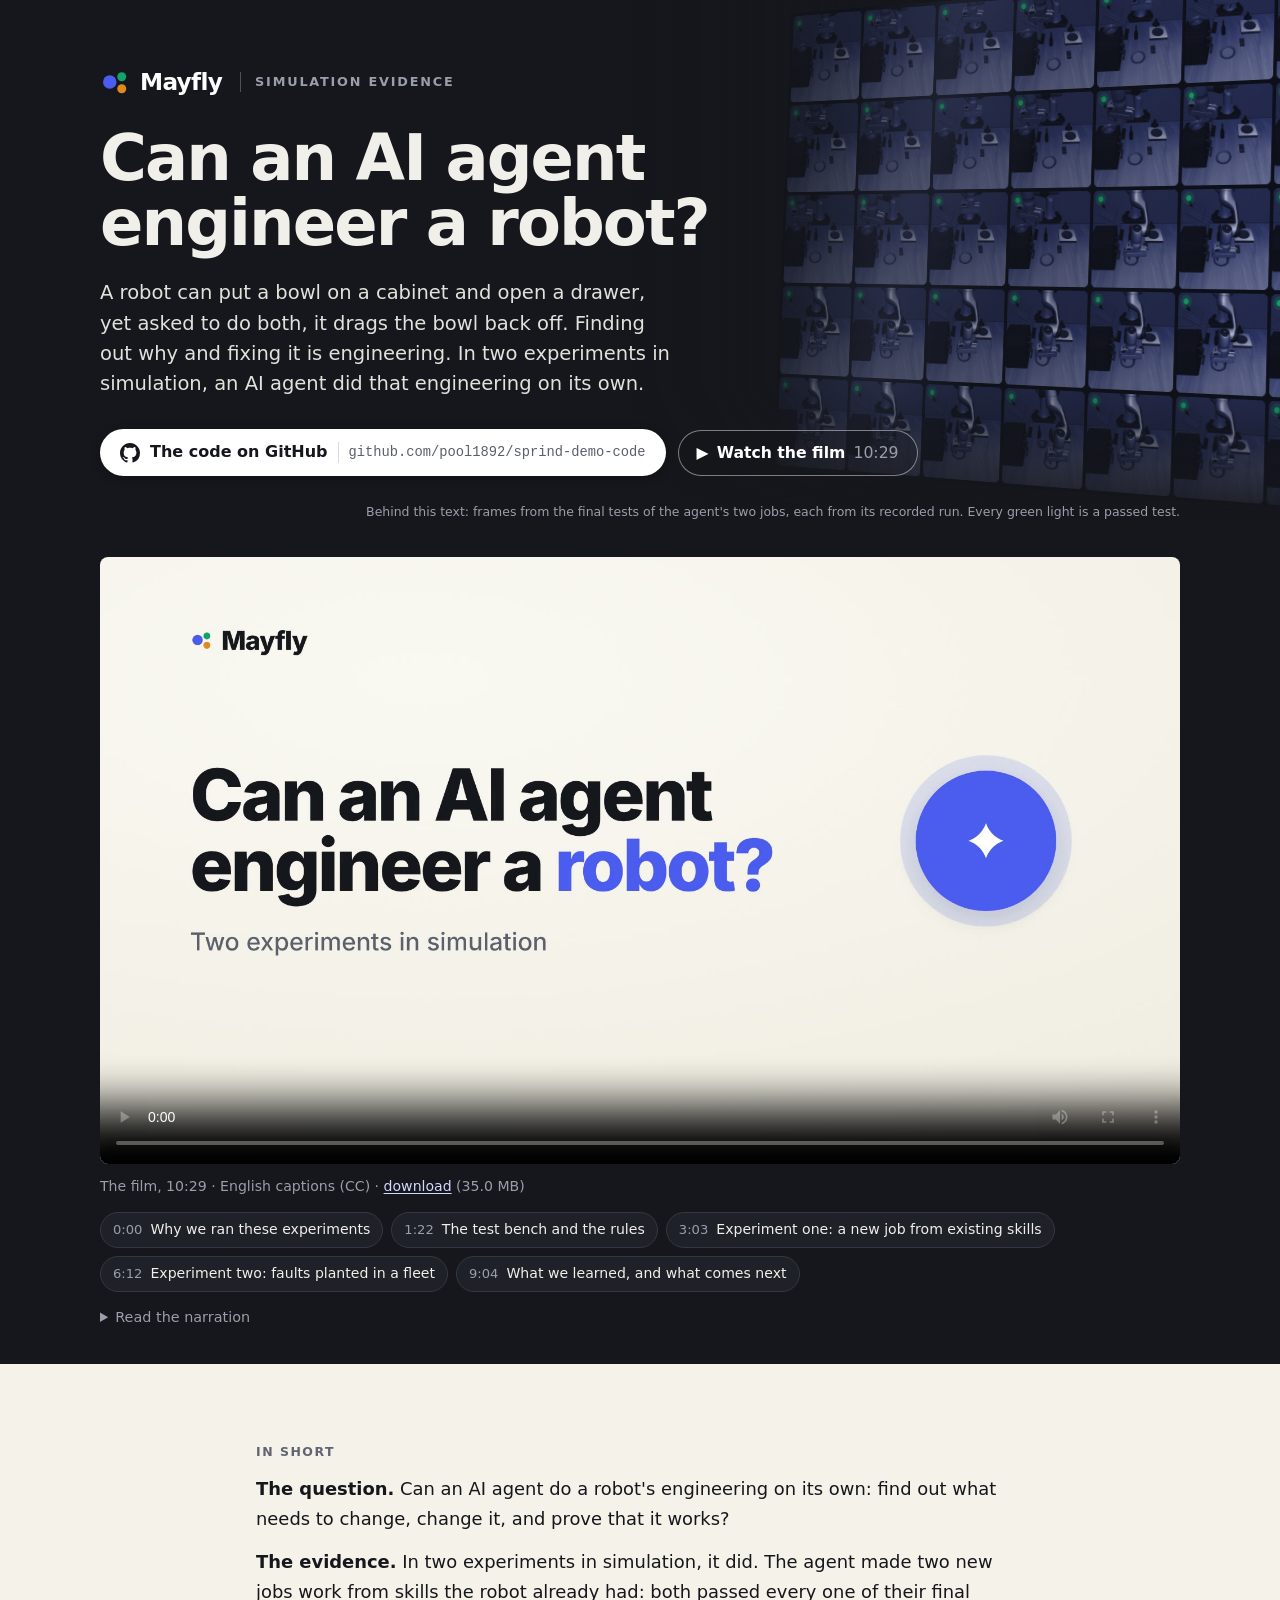
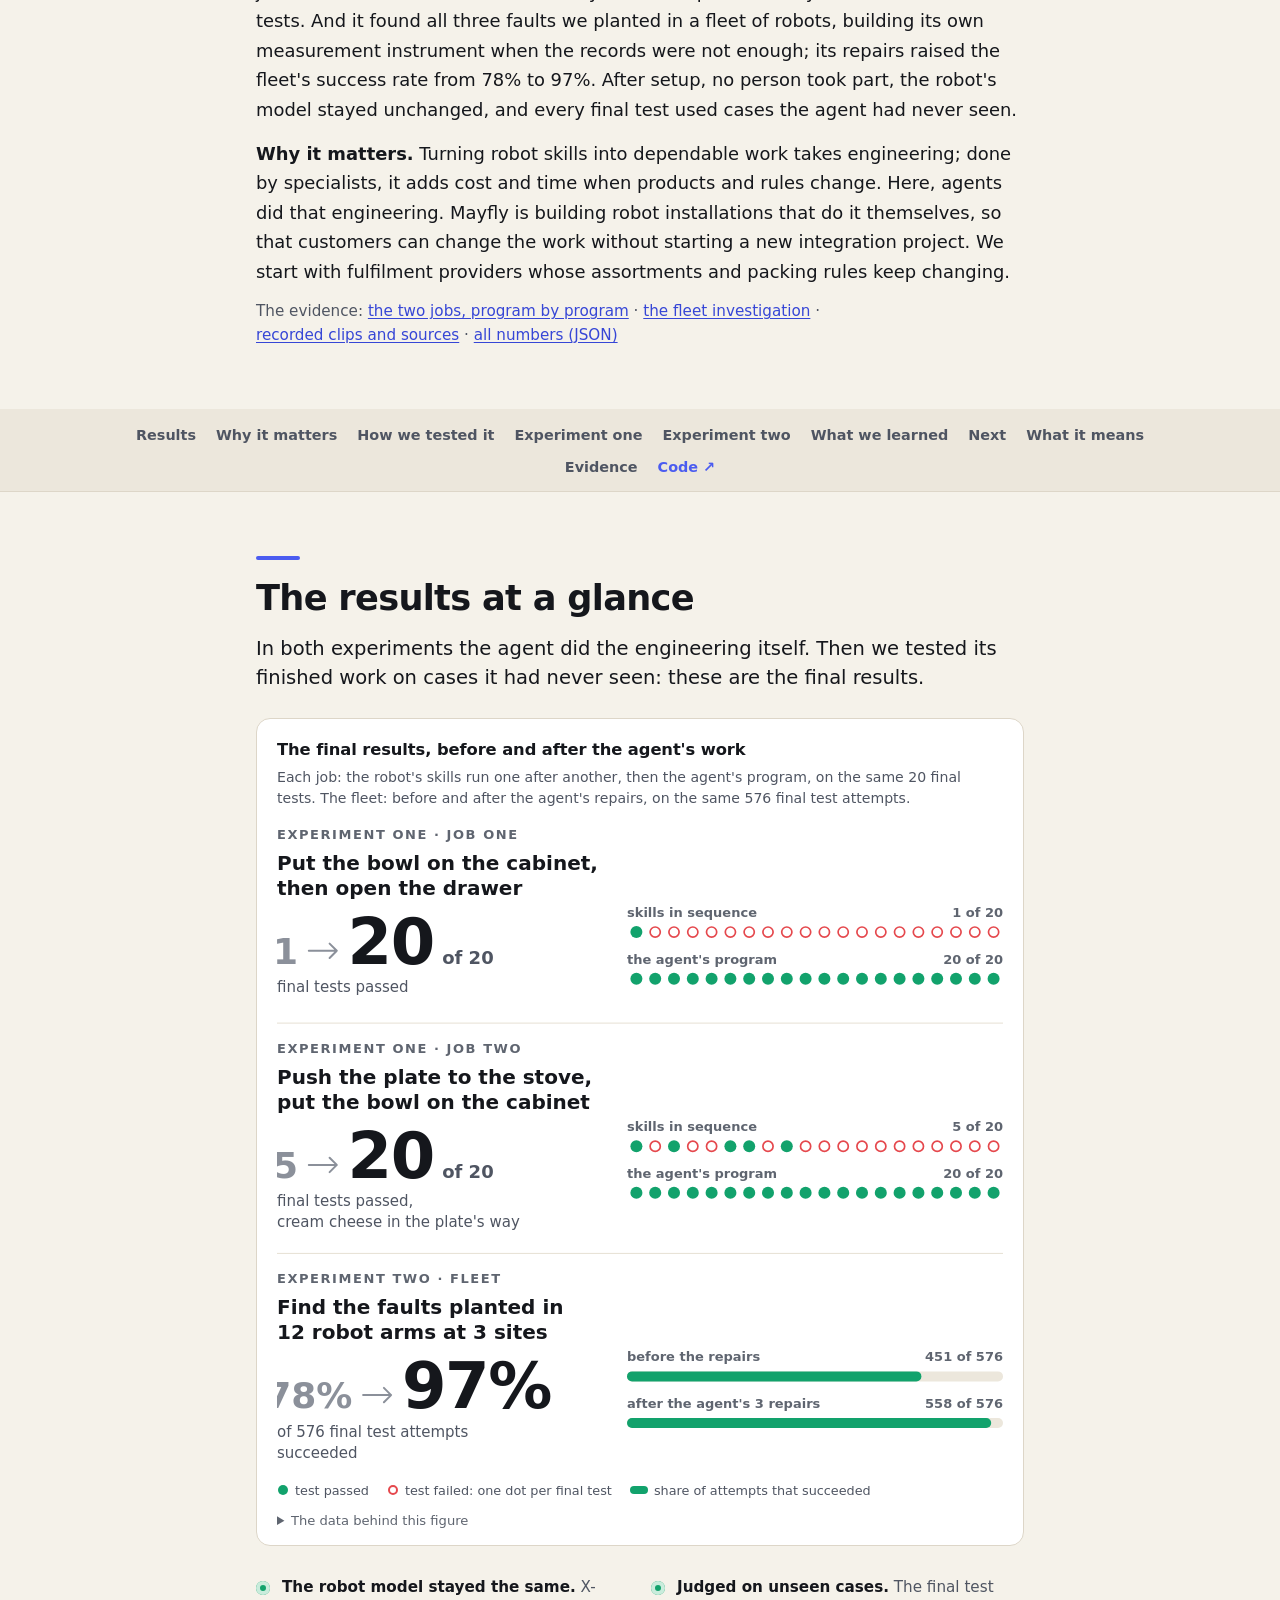
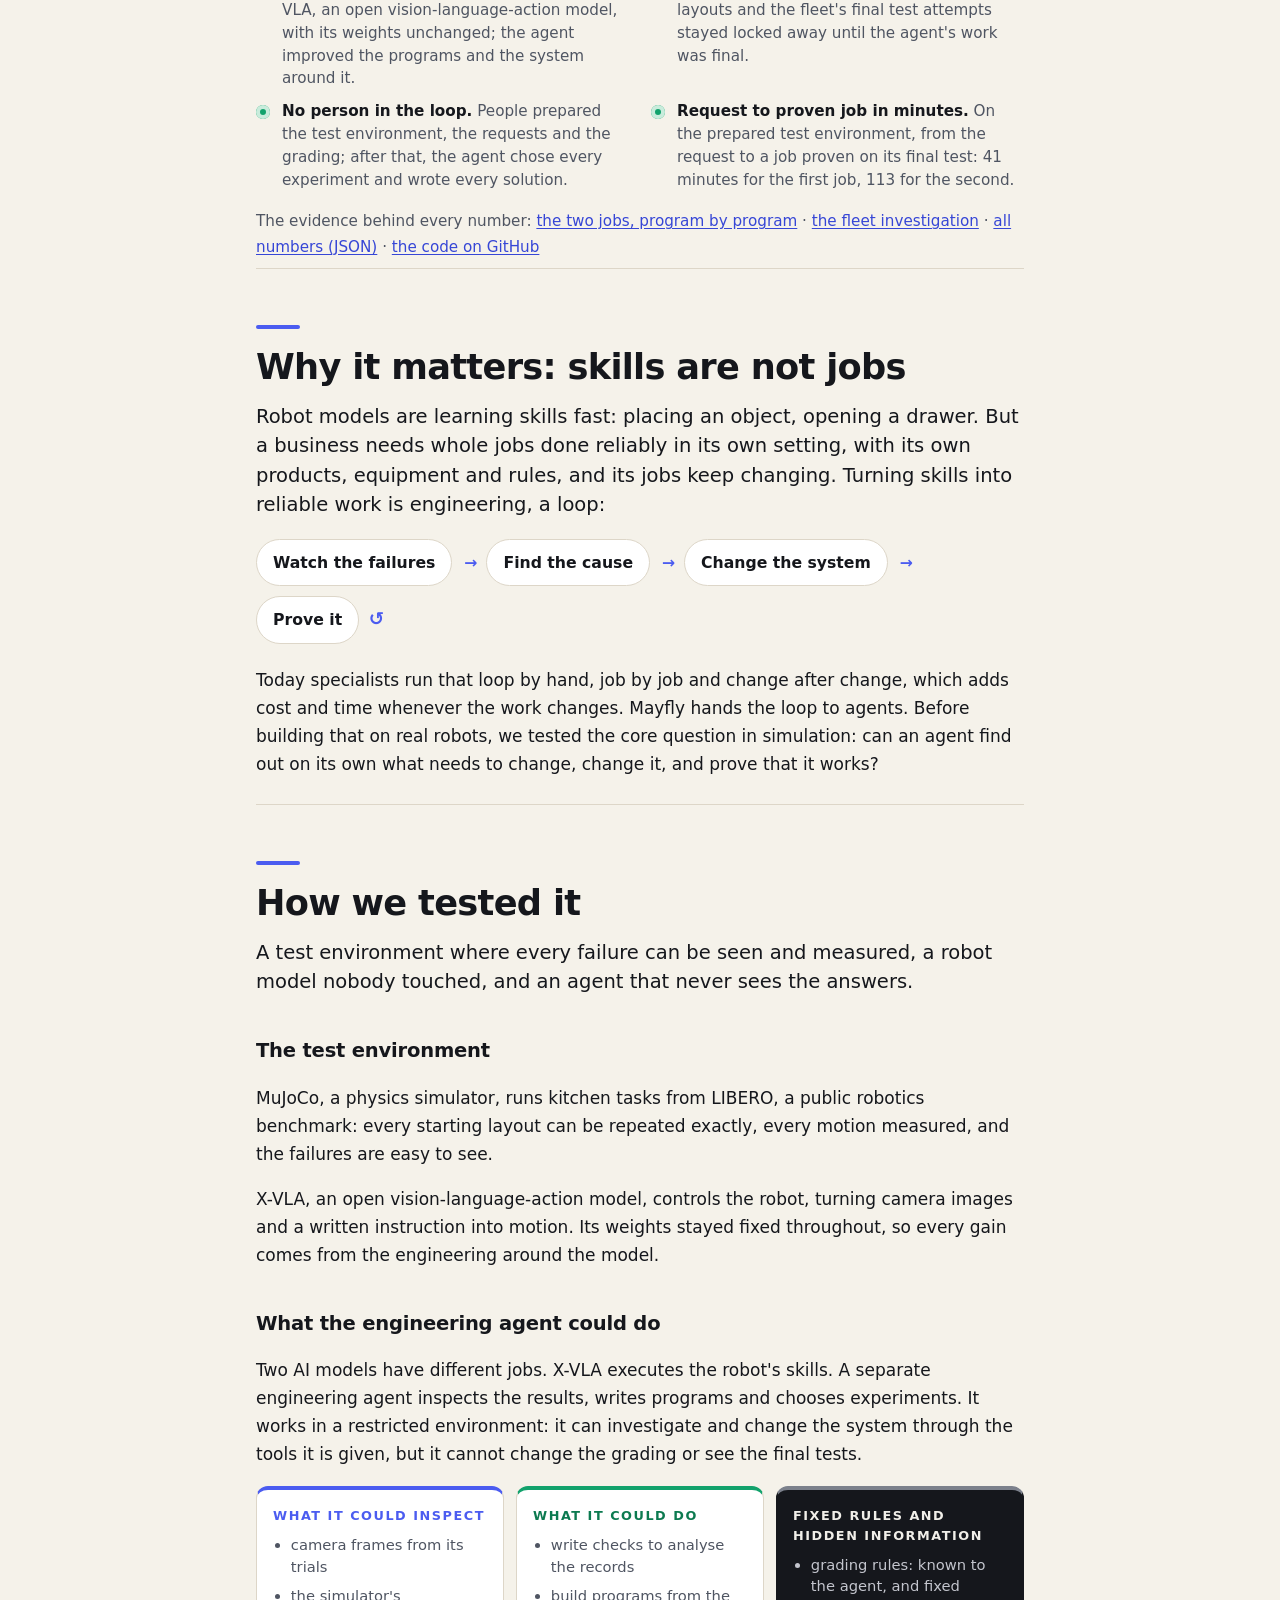
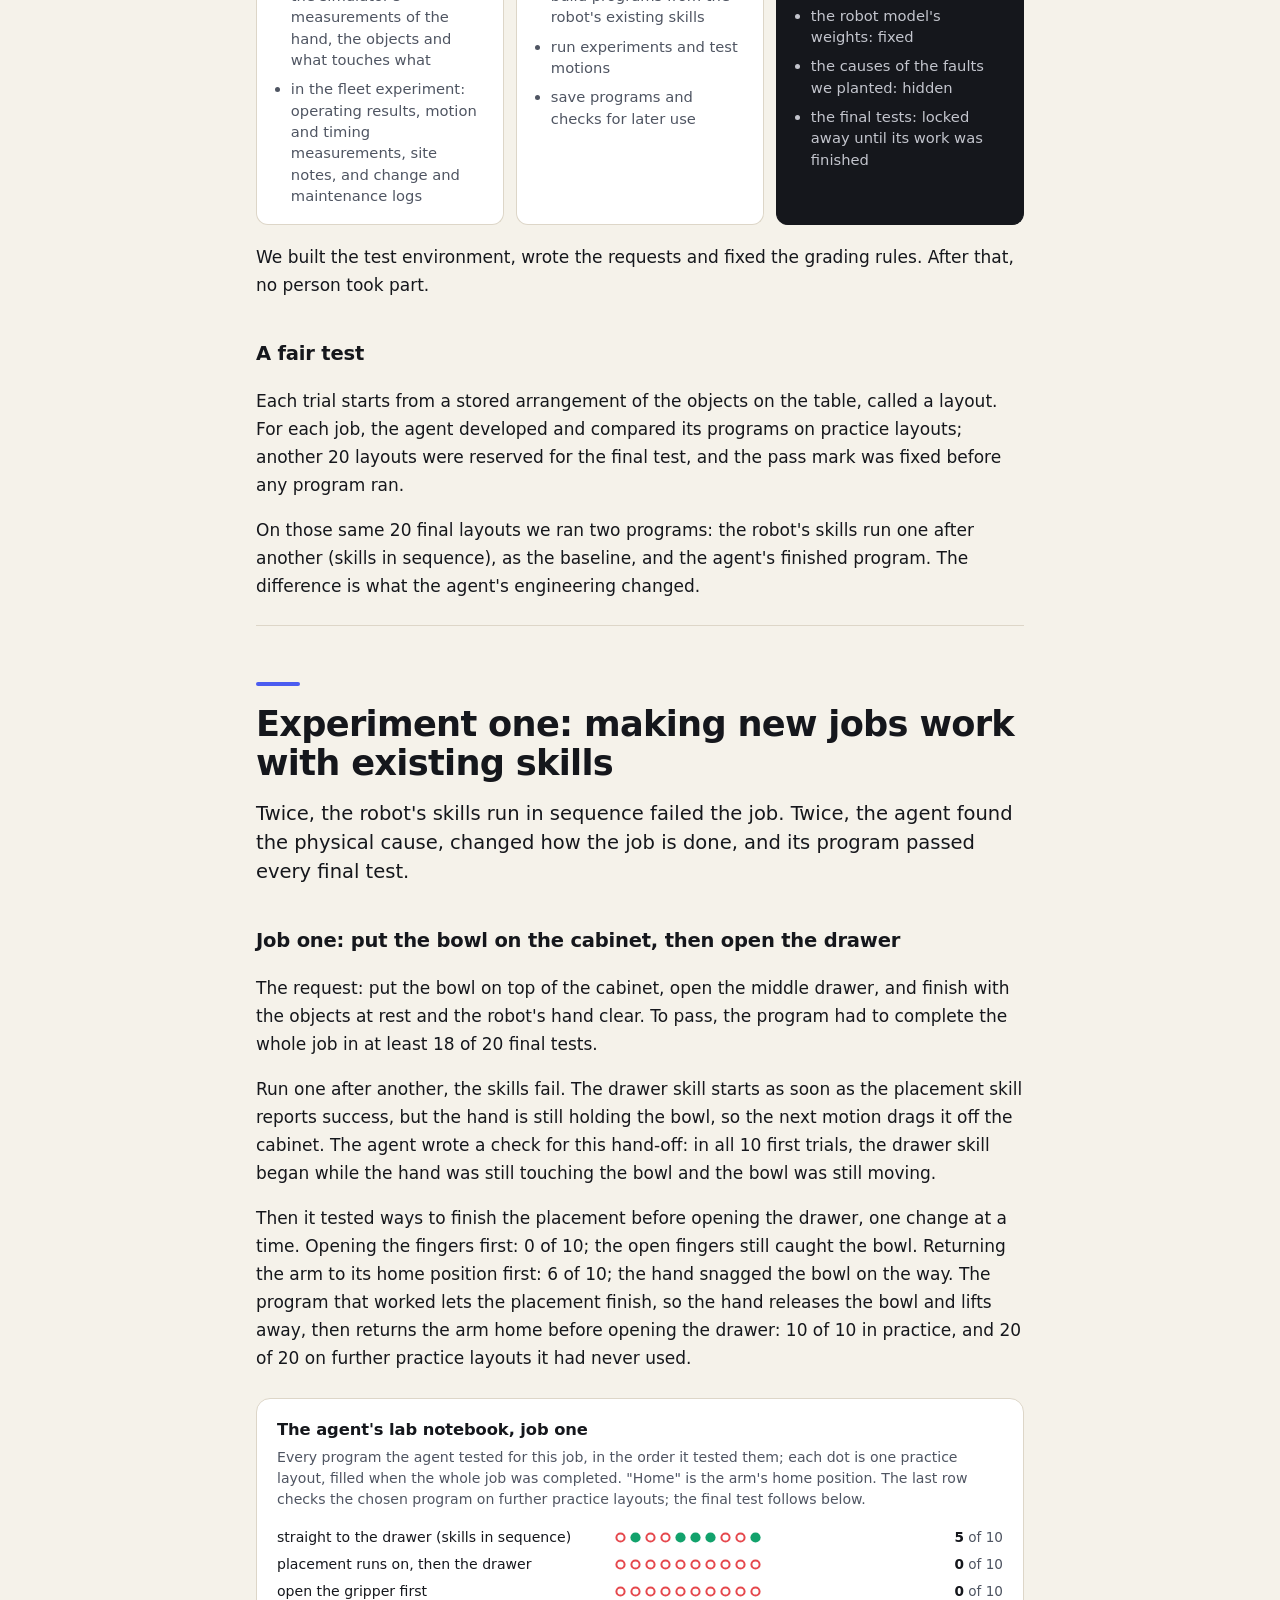
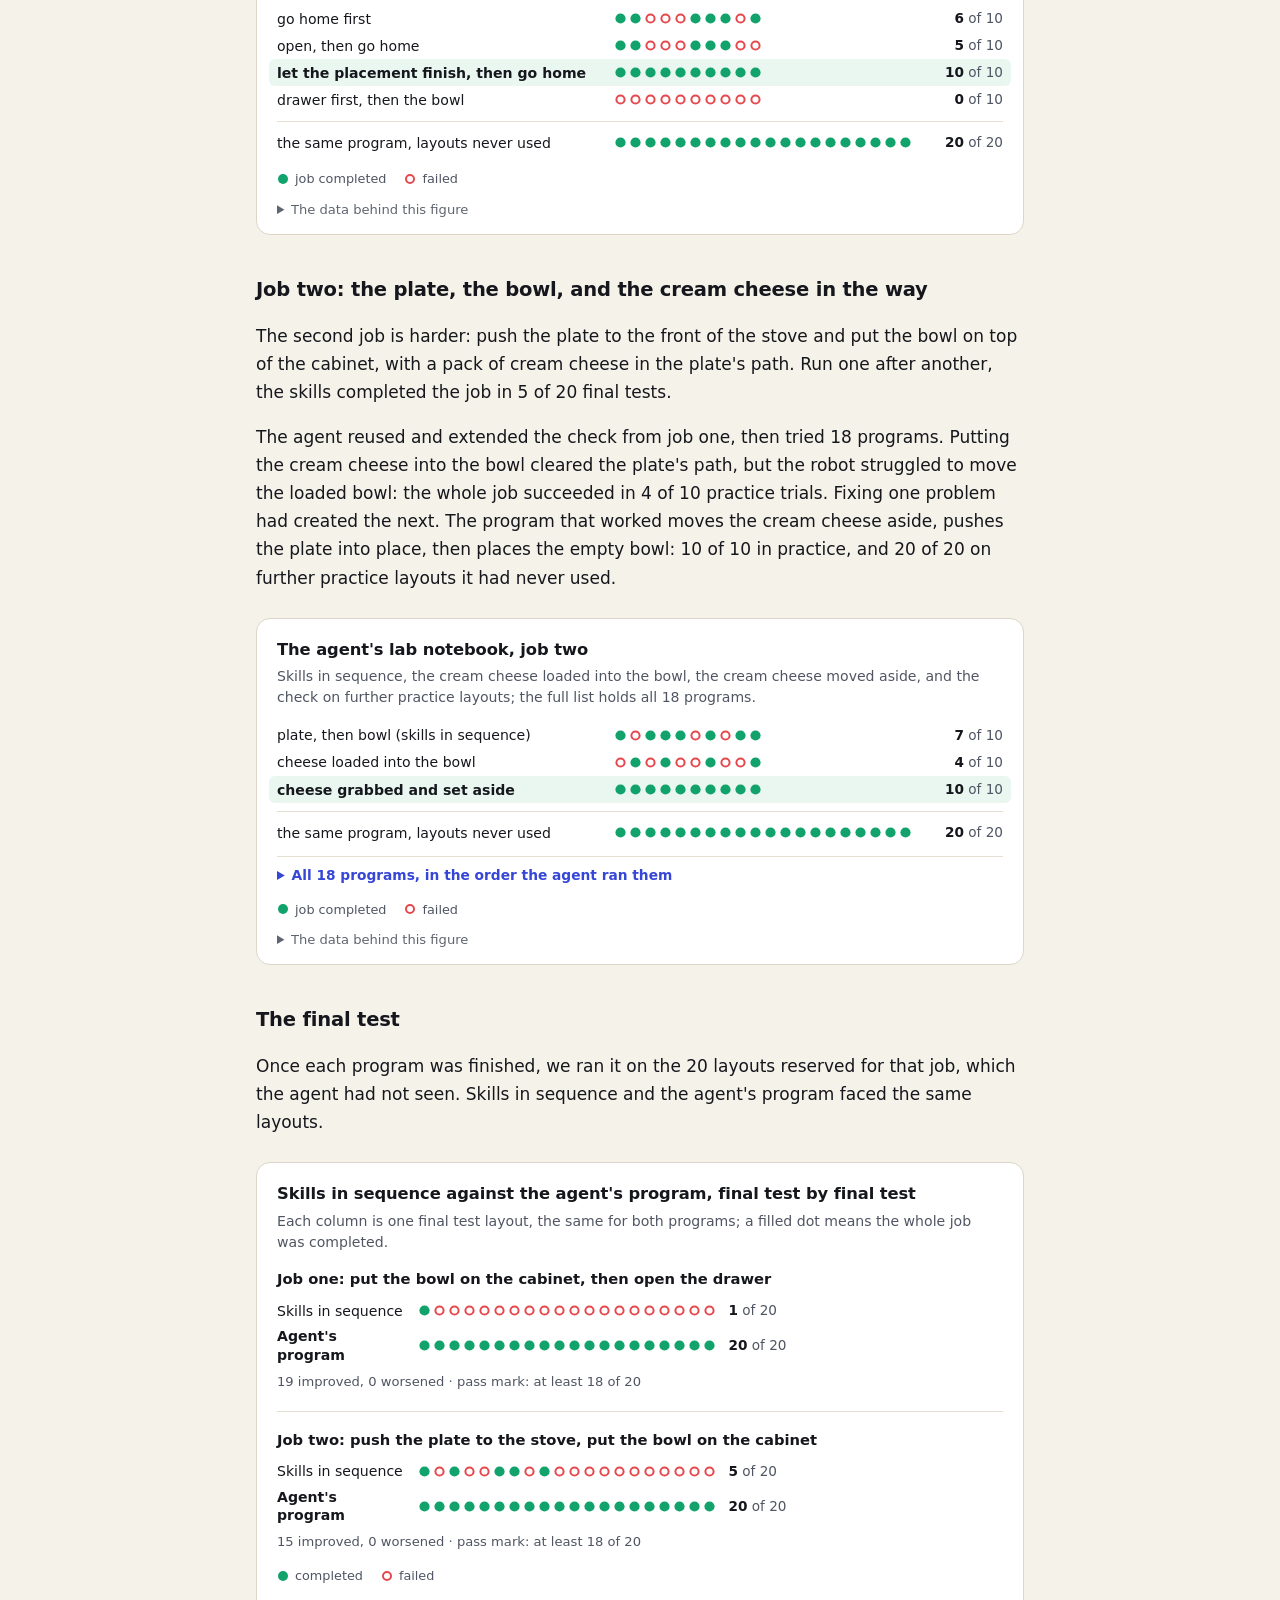
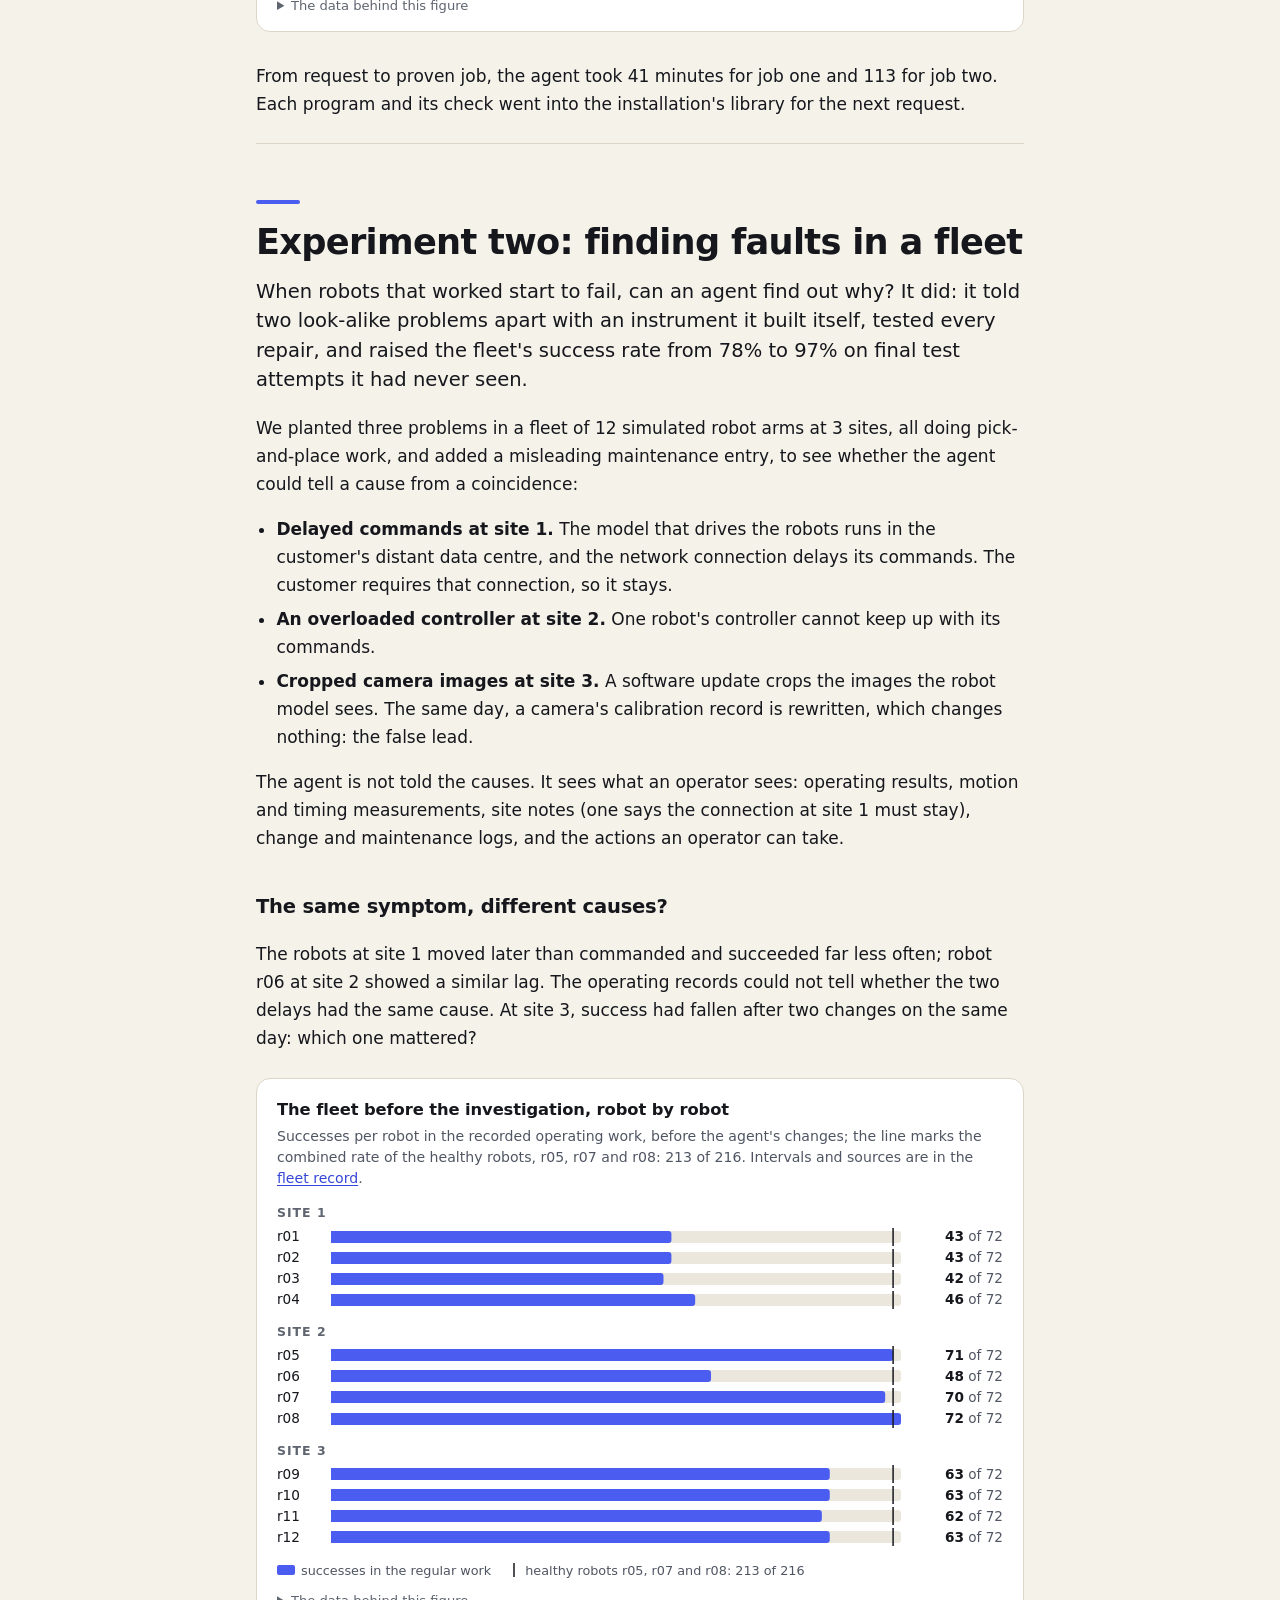
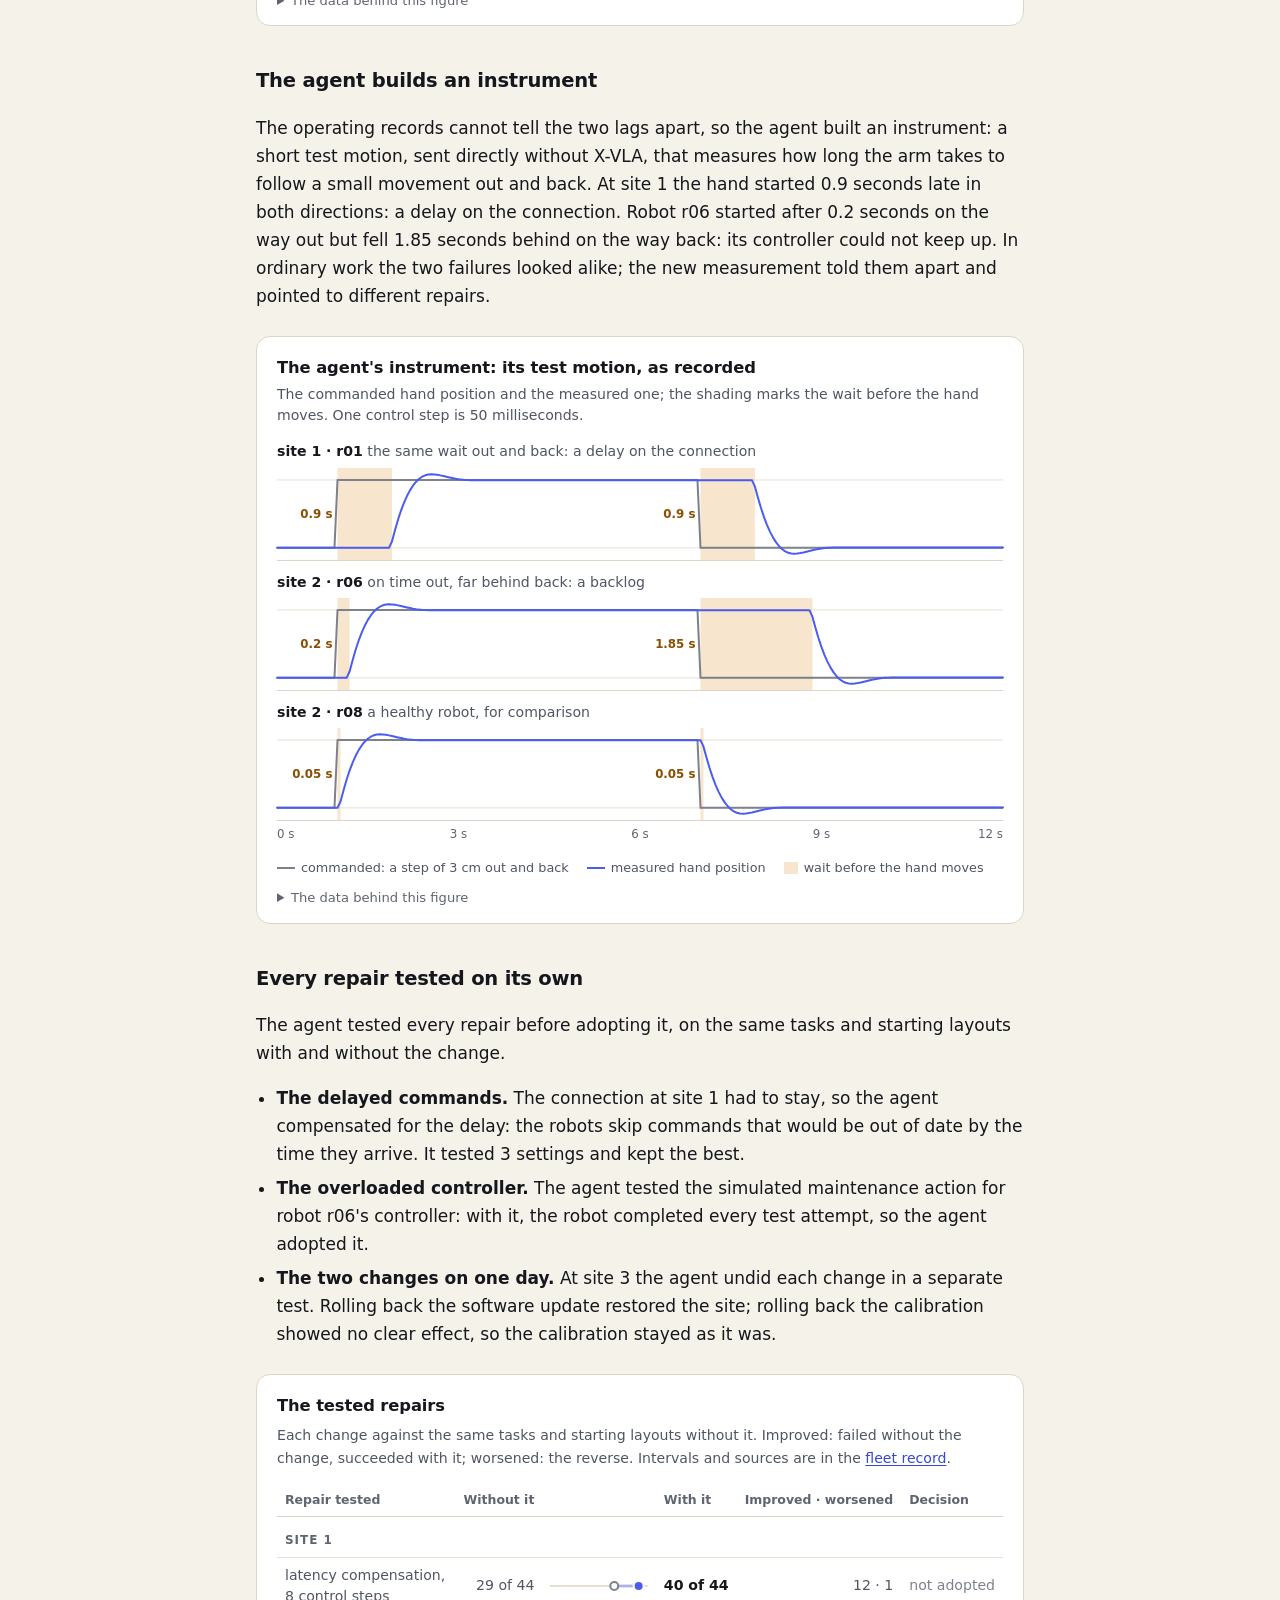
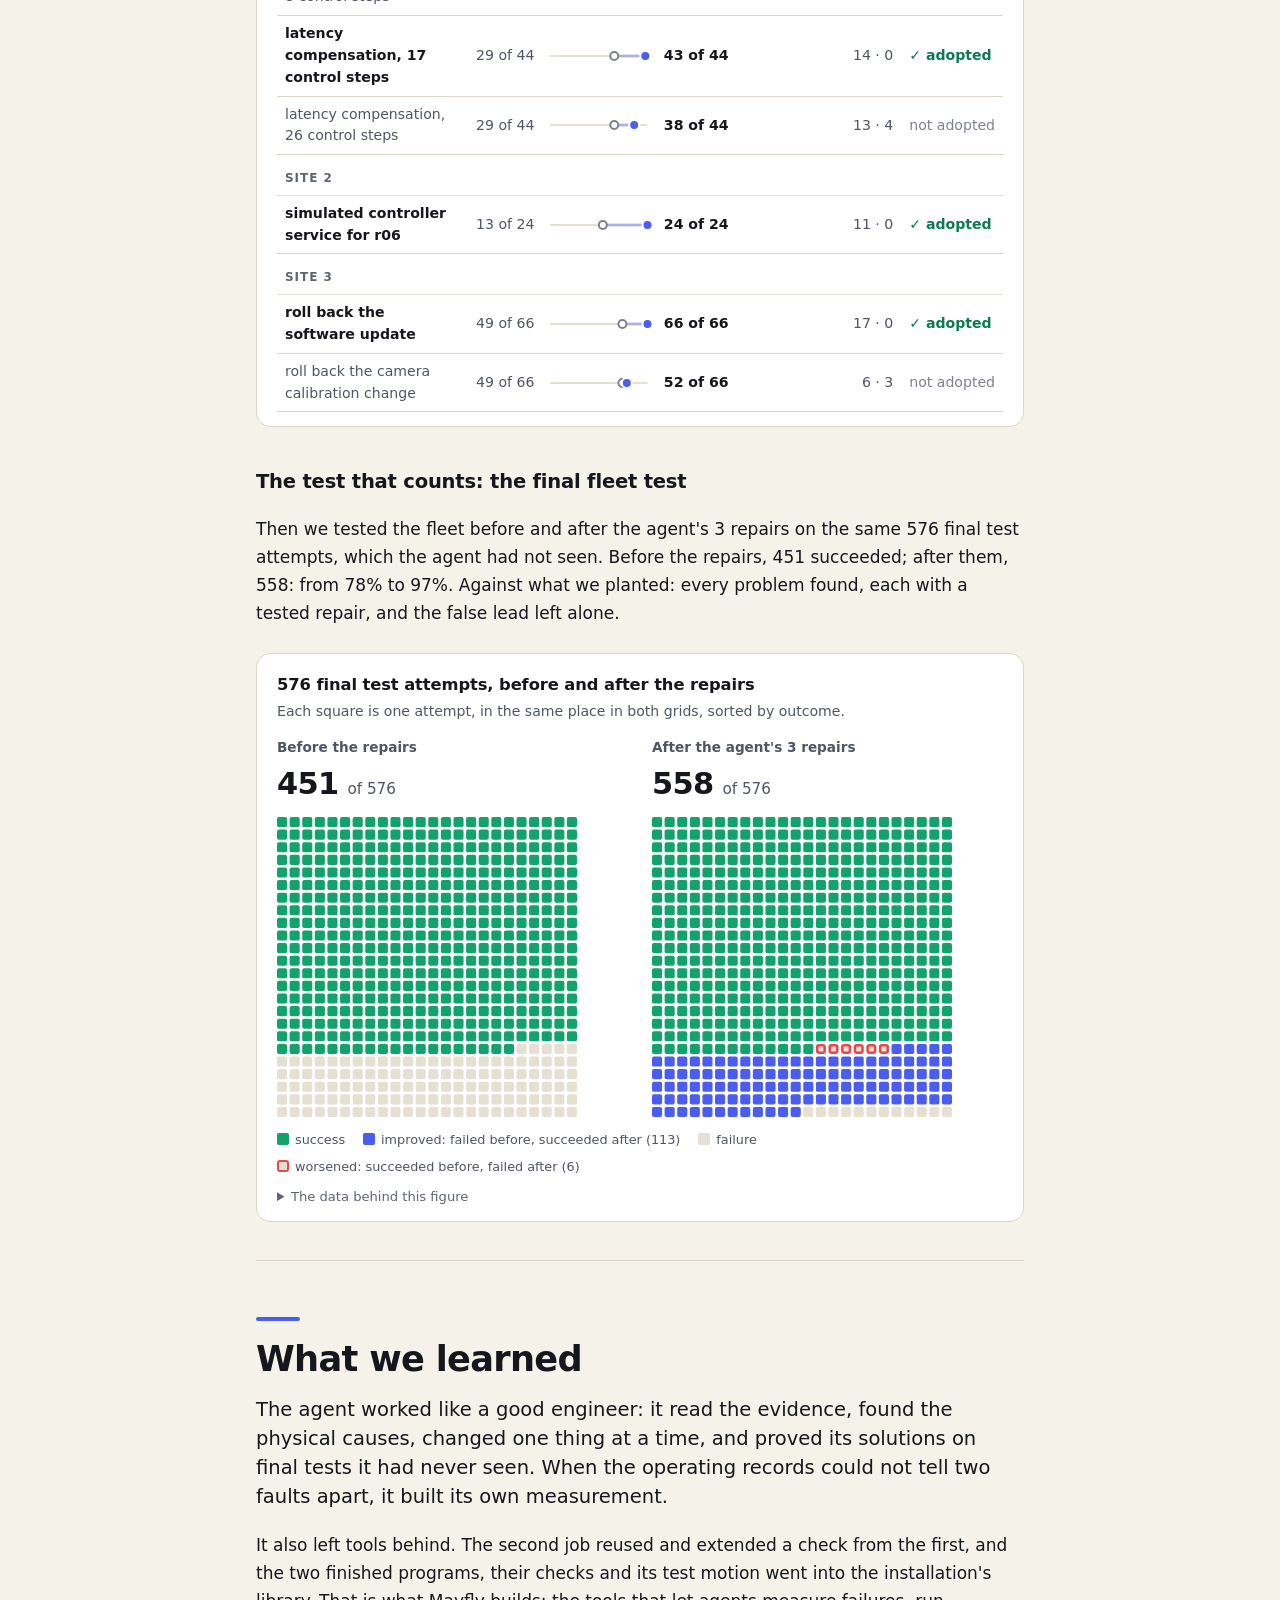
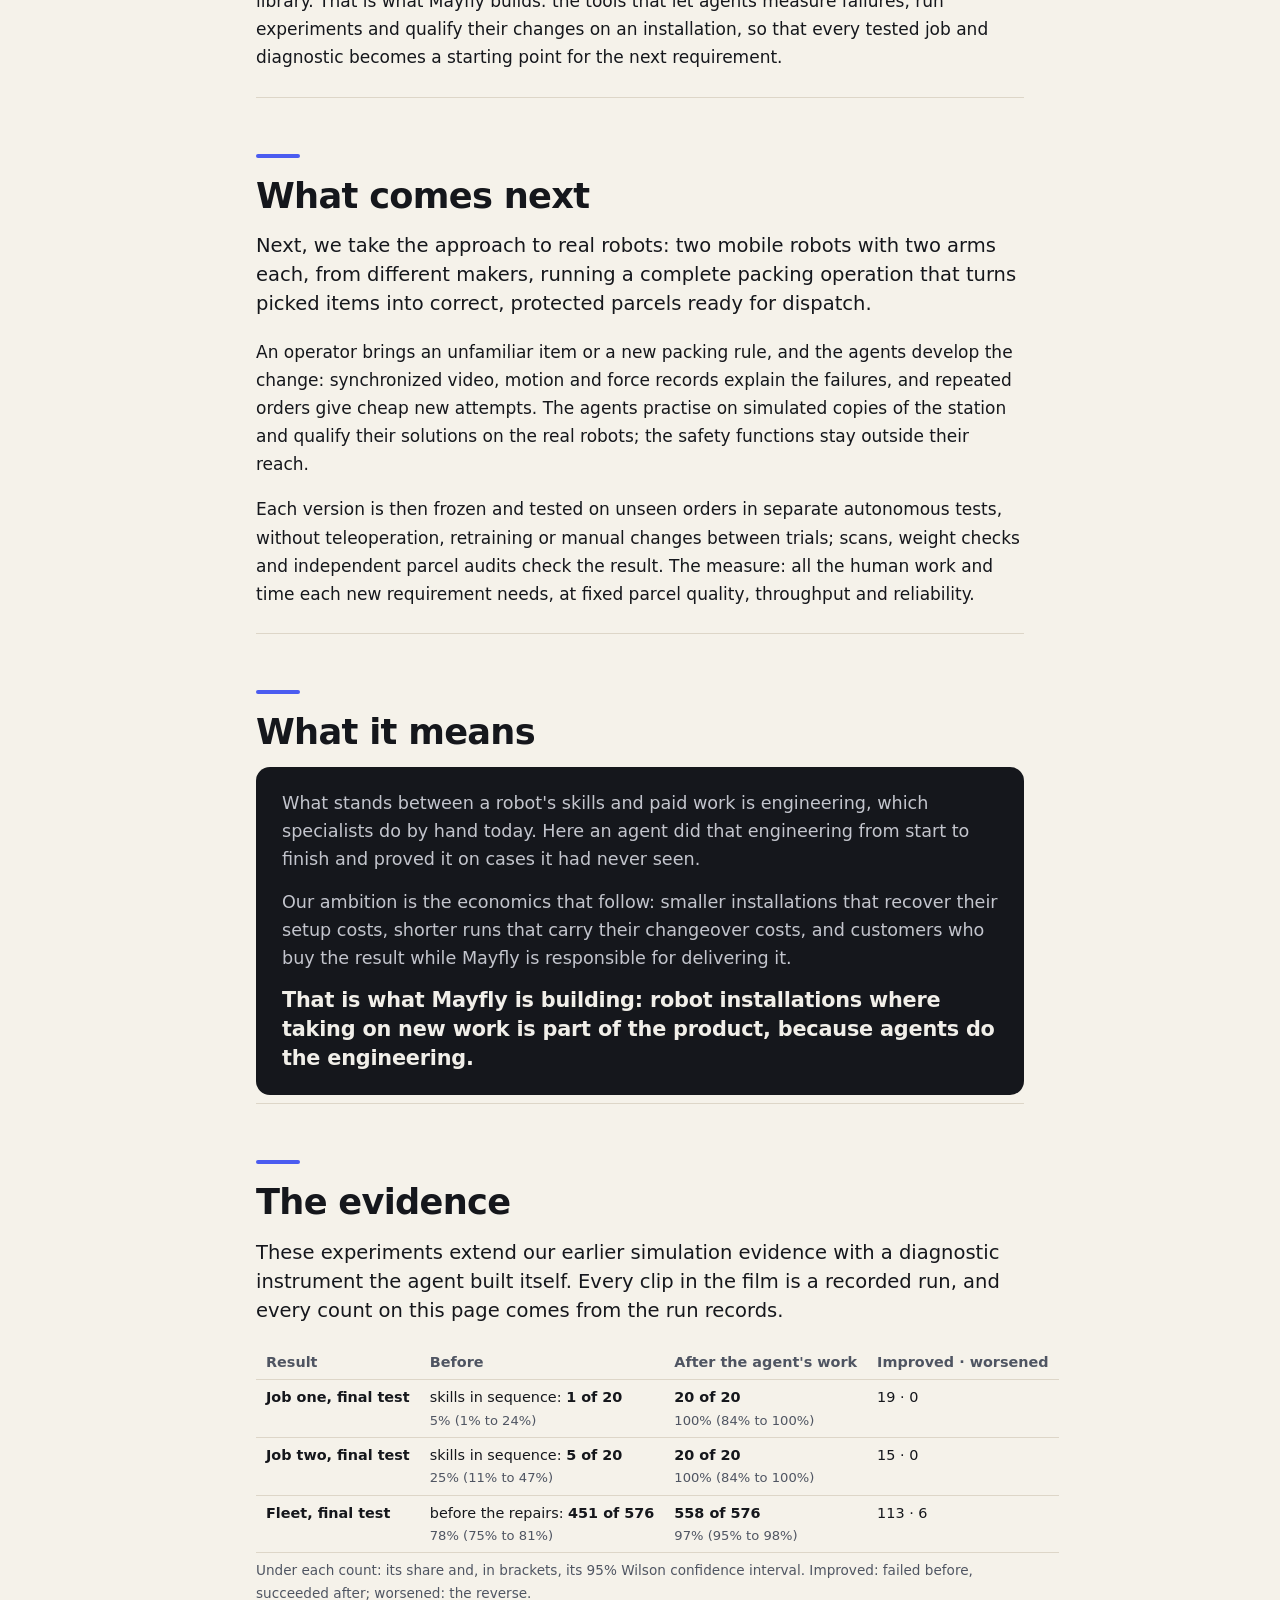
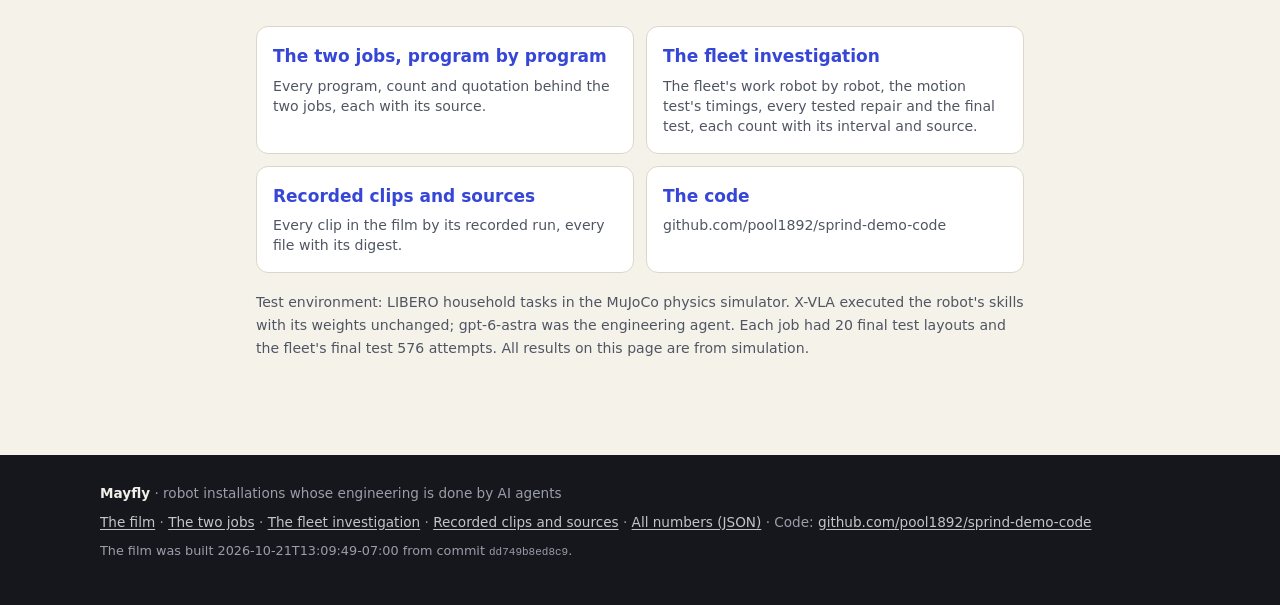
==== commit 5465d4e9: "Site: a short teaser above the film, the summary below it Built from robots demo/explainer 3227951 (" ====
--- a/index.html
+++ b/index.html
@@ -4,11 +4,11 @@
 <meta charset="utf-8">
 <meta name="viewport" content="width=device-width, initial-scale=1">
 <title>Can an AI agent engineer a robot? &middot; Mayfly</title>
-<meta name="description" content="The question. A robot can put a bowl on a cabinet, and it can open a drawer. Asked to do both, it drags the bowl back off. Finding out why, changing what needs to change and proving that the whole job works is engineering. Can an AI agent do that engineering on its own? The evidence. In two experiments in simulation, it did. The agent made two new jobs work from skills the robot already had: both passed every one of their final tests. And it found all three faults we planted in a fleet of robots, building its own measurement instrument when the records were not enough; its repairs raised the fleet&#x27;s success rate from 78% to 97%. After setup, no person took part, the robot&#x27;s model stayed unchanged, and every final test used cases the agent had never seen. Why it matters. Turning robot skills into dependable work takes engineering; done by specialists, it adds cost and time when products and rules change. Here, agents did that engineering. Mayfly is building robot installations that do it themselves, so that customers can change the work without starting a new integration project. We start with fulfilment providers whose assortments and packing rules keep changing.">
+<meta name="description" content="A robot can put a bowl on a cabinet and open a drawer, yet asked to do both, it drags the bowl back off. Finding out why and fixing it is engineering. In two experiments in simulation, an AI agent did that engineering on its own.">
 <meta name="generator" content="fleetlab.film-site/1">
 <meta name="color-scheme" content="light">
 <meta property="og:title" content="Can an AI agent engineer a robot?">
-<meta property="og:description" content="The question. A robot can put a bowl on a cabinet, and it can open a drawer. Asked to do both, it drags the bowl back off. Finding out why, changing what needs to change and proving that the whole job works is engineering. Can an AI agent do that engineering on its own? The evidence. In two experiments in simulation, it did. The agent made two new jobs work from skills the robot already had: both passed every one of their final tests. And it found all three faults we planted in a fleet of robots, building its own measurement instrument when the records were not enough; its repairs raised the fleet&#x27;s success rate from 78% to 97%. After setup, no person took part, the robot&#x27;s model stayed unchanged, and every final test used cases the agent had never seen. Why it matters. Turning robot skills into dependable work takes engineering; done by specialists, it adds cost and time when products and rules change. Here, agents did that engineering. Mayfly is building robot installations that do it themselves, so that customers can change the work without starting a new integration project. We start with fulfilment providers whose assortments and packing rules keep changing.">
+<meta property="og:description" content="A robot can put a bowl on a cabinet and open a drawer, yet asked to do both, it drags the bowl back off. Finding out why and fixing it is engineering. In two experiments in simulation, an AI agent did that engineering on its own.">
 <meta property="og:type" content="video.other">
 <meta name="twitter:card" content="summary_large_image">
 <meta property="og:image" content="https://pool1892.github.io/sprind-demo-page/film/poster.jpg">
@@ -24,31 +24,12 @@
   <div class="wrap">
     <p class="brand"><svg viewBox="0 0 40 40" aria-hidden="true"><circle cx="13" cy="20" r="9" fill="#4B5CF0"/><circle cx="29" cy="13" r="6" fill="#12A26C"/><circle cx="29" cy="29" r="6" fill="#E08A1E"/></svg><span class="wordmark">Mayfly</span><span class="kicker">Simulation evidence</span></p>
     <h1>Can an AI agent engineer a robot?</h1>
-    <p class="subtitle">Two experiments in simulation: making new jobs work, and finding faults in a fleet</p>
-    <div class="answer"><p><strong>The question.</strong> A robot can put a bowl on a cabinet, and it can open a drawer. Asked to do
-both, it drags the bowl back off. Finding out why, changing what needs to change and proving
-that the whole job works is engineering. Can an AI agent do that engineering on its own?</p>
-<p><strong>The evidence.</strong> In two experiments in simulation, it did. The agent made two new jobs work
-from skills the robot already had: both passed every one of their final tests. And it found
-all three faults we planted in a fleet of robots, building its own measurement instrument when
-the records were not enough; its repairs raised the fleet's success rate from
-78% to 97%. After setup, no person took part, the robot's model
-stayed unchanged, and every final test used cases the agent had never seen.</p>
-<p><strong>Why it matters.</strong> Turning robot skills into dependable work takes engineering; done by
-specialists, it adds cost and time when products and rules change. Here, agents did that
-engineering. Mayfly is building robot installations that do it themselves, so that customers
-can change the work without starting a new integration project. We start with fulfilment
-providers whose assortments and packing rules keep changing.</p></div>
+    <p class="teaser">A robot can put a bowl on a cabinet and open a drawer, yet asked to do both, it drags the bowl back off. Finding out why and fixing it is engineering. In two experiments in simulation, an AI agent did that engineering on its own.</p>
     <div class="hero-links">
       <div class="hero-buttons">
       <a class="code-button" href="https://github.com/pool1892/sprind-demo-code"><svg viewBox="0 0 16 16" aria-hidden="true"><path fill="currentColor" d="M8 0C3.58 0 0 3.58 0 8c0 3.54 2.29 6.53 5.47 7.59.4.07.55-.17.55-.38 0-.19-.01-.82-.01-1.49-2.01.37-2.53-.49-2.69-.94-.09-.23-.48-.94-.82-1.13-.28-.15-.68-.52-.01-.53.63-.01 1.08.58 1.23.82.72 1.21 1.87.87 2.33.66.07-.52.28-.87.51-1.07-1.78-.2-3.64-.89-3.64-3.95 0-.87.31-1.59.82-2.15-.08-.2-.36-1.02.08-2.12 0 0 .67-.21 2.2.82.64-.18 1.32-.27 2-.27.68 0 1.36.09 2 .27 1.53-1.04 2.2-.82 2.2-.82.44 1.1.16 1.92.08 2.12.51.56.82 1.27.82 2.15 0 3.07-1.87 3.75-3.65 3.95.29.25.54.73.54 1.48 0 1.07-.01 1.93-.01 2.2 0 .21.15.46.55.38A8.013 8.013 0 0016 8c0-4.42-3.58-8-8-8z"/></svg><span>The code on GitHub</span><span class="url">github.com/pool1892/sprind-demo-code</span></a>
       <a class="watch-button" href="#film"><span aria-hidden="true">&#9654;</span> Watch the film <span class="len">10:29</span></a>
       </div>
-      <p class="hero-pages">The evidence:
-        <a href="record/index.html">the two jobs, program by program</a> &middot;
-        <a href="fleet-record.html">the fleet investigation</a> &middot;
-        <a href="sources.html">recorded clips and sources</a> &middot;
-        <a href="story-values.json">all numbers (JSON)</a></p>
     </div>
     <p class="photo-note">Behind this text: frames from the final tests of the agent's two jobs, each from its
       recorded run. Every green light is a passed test.</p>
@@ -107,6 +88,30 @@
         </div>
       </details>
     </div>
+  </div>
+</section>
+
+<section class="overview" aria-labelledby="overview-title">
+  <div class="wrap">
+    <h2 class="overview-kicker" id="overview-title">In short</h2>
+    <div class="overview-text"><p><strong>The question.</strong> Can an AI agent do a robot's engineering on its own: find out what needs to
+change, change it, and prove that it works?</p>
+<p><strong>The evidence.</strong> In two experiments in simulation, it did. The agent made two new jobs work
+from skills the robot already had: both passed every one of their final tests. And it found
+all three faults we planted in a fleet of robots, building its own measurement instrument when
+the records were not enough; its repairs raised the fleet's success rate from
+78% to 97%. After setup, no person took part, the robot's model
+stayed unchanged, and every final test used cases the agent had never seen.</p>
+<p><strong>Why it matters.</strong> Turning robot skills into dependable work takes engineering; done by
+specialists, it adds cost and time when products and rules change. Here, agents did that
+engineering. Mayfly is building robot installations that do it themselves, so that customers
+can change the work without starting a new integration project. We start with fulfilment
+providers whose assortments and packing rules keep changing.</p></div>
+    <p class="overview-links">The evidence:
+      <a href="record/index.html">the two jobs, program by program</a> &middot;
+      <a href="fleet-record.html">the fleet investigation</a> &middot;
+      <a href="sources.html">recorded clips and sources</a> &middot;
+      <a href="story-values.json">all numbers (JSON)</a></p>
   </div>
 </section>
 
--- a/static/style.css
+++ b/static/style.css
@@ -455,7 +455,7 @@
 .hero { position: relative; overflow: hidden; isolation: isolate; }
 /* the agent's two jobs on every locked exam layout, one tile per recorded run: a wall leaning
    into the page at the right, a band of light passing over it */
-.hero-wall { position: absolute; z-index: -2; top: -6%; bottom: -6%; right: -4%; width: 56%;
+.hero-wall { position: absolute; z-index: -2; top: -6%; bottom: 7%; right: -4%; width: 56%;
   overflow: hidden; opacity: 0.92; transform: perspective(1500px) rotateY(-24deg) rotateX(3deg);
   transform-origin: 100% 50%; }
 .hero-wall-img { position: absolute; inset: 0; background: url("hero-wall.jpg") 0 50% / cover no-repeat; }
@@ -465,11 +465,12 @@
 .hero::after { content: ""; position: absolute; inset: 0; z-index: -1;
   background: linear-gradient(90deg, var(--dark) 0%, var(--dark) 48%, rgba(21, 23, 28, 0.9) 56%,
     rgba(21, 23, 28, 0.5) 69%, rgba(21, 23, 28, 0.14) 100%),
-    linear-gradient(0deg, var(--dark) 0%, rgba(21, 23, 28, 0) 26%); }
+    linear-gradient(0deg, var(--dark) 0%, var(--dark) 5%, rgba(21, 23, 28, 0) 30%); }
 @keyframes wall-scan { from { transform: translateX(-100%); } to { transform: translateX(300%); } }
 /* the text keeps to the dark side at every width */
 .hero h1 { max-width: 9.6em; }
-.hero .subtitle, .hero .answer, .hero-pages { max-width: min(46rem, 54%); }
+.hero .teaser { margin: 22px 0 0; max-width: min(36rem, 54%); font-size: 1.22rem; line-height: 1.55;
+  color: #e2e1dc; }
 .hero-pages a { white-space: nowrap; }
 
 .brand { display: flex; align-items: center; gap: 10px; margin: 0 0 26px; }
@@ -488,13 +489,14 @@
 
 @media (max-width: 860px) {
   /* narrow screens: the wall is a picture above the title, leaning back */
-  .hero { padding-top: 230px; }
-  .hero-wall { top: -80px; bottom: auto; left: -10%; right: -10%; width: auto; height: 380px;
+  .hero { padding-top: 168px; }
+  .hero-wall { top: -70px; bottom: auto; left: -10%; right: -10%; width: auto; height: 310px;
     opacity: 0.9; transform: perspective(800px) rotateX(20deg); transform-origin: 50% 100%; }
   .hero-wall-img { background-image: url("hero-wall-small.jpg"); background-position: 50% 30%; }
-  .hero::after { background: linear-gradient(180deg, rgba(21, 23, 28, 0) 0, rgba(21, 23, 28, 0.15) 120px,
-    var(--dark) 290px); }
-  .hero h1, .hero .subtitle, .hero .answer, .hero-pages { max-width: none; }
+  .hero::after { background: linear-gradient(180deg, rgba(21, 23, 28, 0) 0, rgba(21, 23, 28, 0.15) 90px,
+    var(--dark) 236px); }
+  .hero h1, .hero .teaser { max-width: none; }
+  .hero .teaser { font-size: 1.08rem; }
   .photo-note { text-align: left; }
 }
 @media (prefers-reduced-motion: reduce) { .hero-wall::after { animation: none; } }
@@ -503,3 +505,30 @@
 .glance-img { display: none; width: 100%; height: auto; }
 @media (min-width: 768px) { .glance-rows { display: block; } }
 @media (max-width: 767.98px) { .glance-stack { display: block; max-width: 440px; margin: 0 auto; } }
+
+/* ---- the summary below the film: the question, the evidence, why it matters -------------- */
+.overview { padding: 44px 0 10px; }
+.overview .wrap > * { max-width: 48rem; margin-left: auto; margin-right: auto; }
+.overview-kicker { margin-top: 0; margin-bottom: 14px; font-size: 0.78rem; font-weight: 700;
+  letter-spacing: 0.12em; text-transform: uppercase; color: var(--ink-3-text); }
+.overview-text p { margin: 0 0 14px; font-size: 1.12rem; line-height: 1.65; color: var(--ink); }
+.overview-text strong { font-weight: 750; }
+.overview-links { margin-top: 4px; font-size: 0.95rem; color: var(--ink-2); }
+.overview-links a { white-space: nowrap; }
+@media (max-width: 640px) {
+  .overview { padding: 32px 14px 6px; }
+  .overview-text p { font-size: 1.04rem; }
+}
+
+/* phones: the opening fits above the film; both buttons on one row */
+@media (max-width: 520px) {
+  .hero-links { margin-top: 22px; }
+  .hero-buttons { gap: 10px; flex-wrap: nowrap; }
+  .code-button, .watch-button { padding: 9px 14px; font-size: 0.92rem; white-space: nowrap; }
+  .code-button svg { width: 18px; height: 18px; }
+  .watch-button .len { display: none; }
+  .photo-note { margin-top: 16px; font-size: 0.72rem; }
+}
+@media (max-width: 359px) {
+  .hero-buttons { flex-wrap: wrap; }
+}
